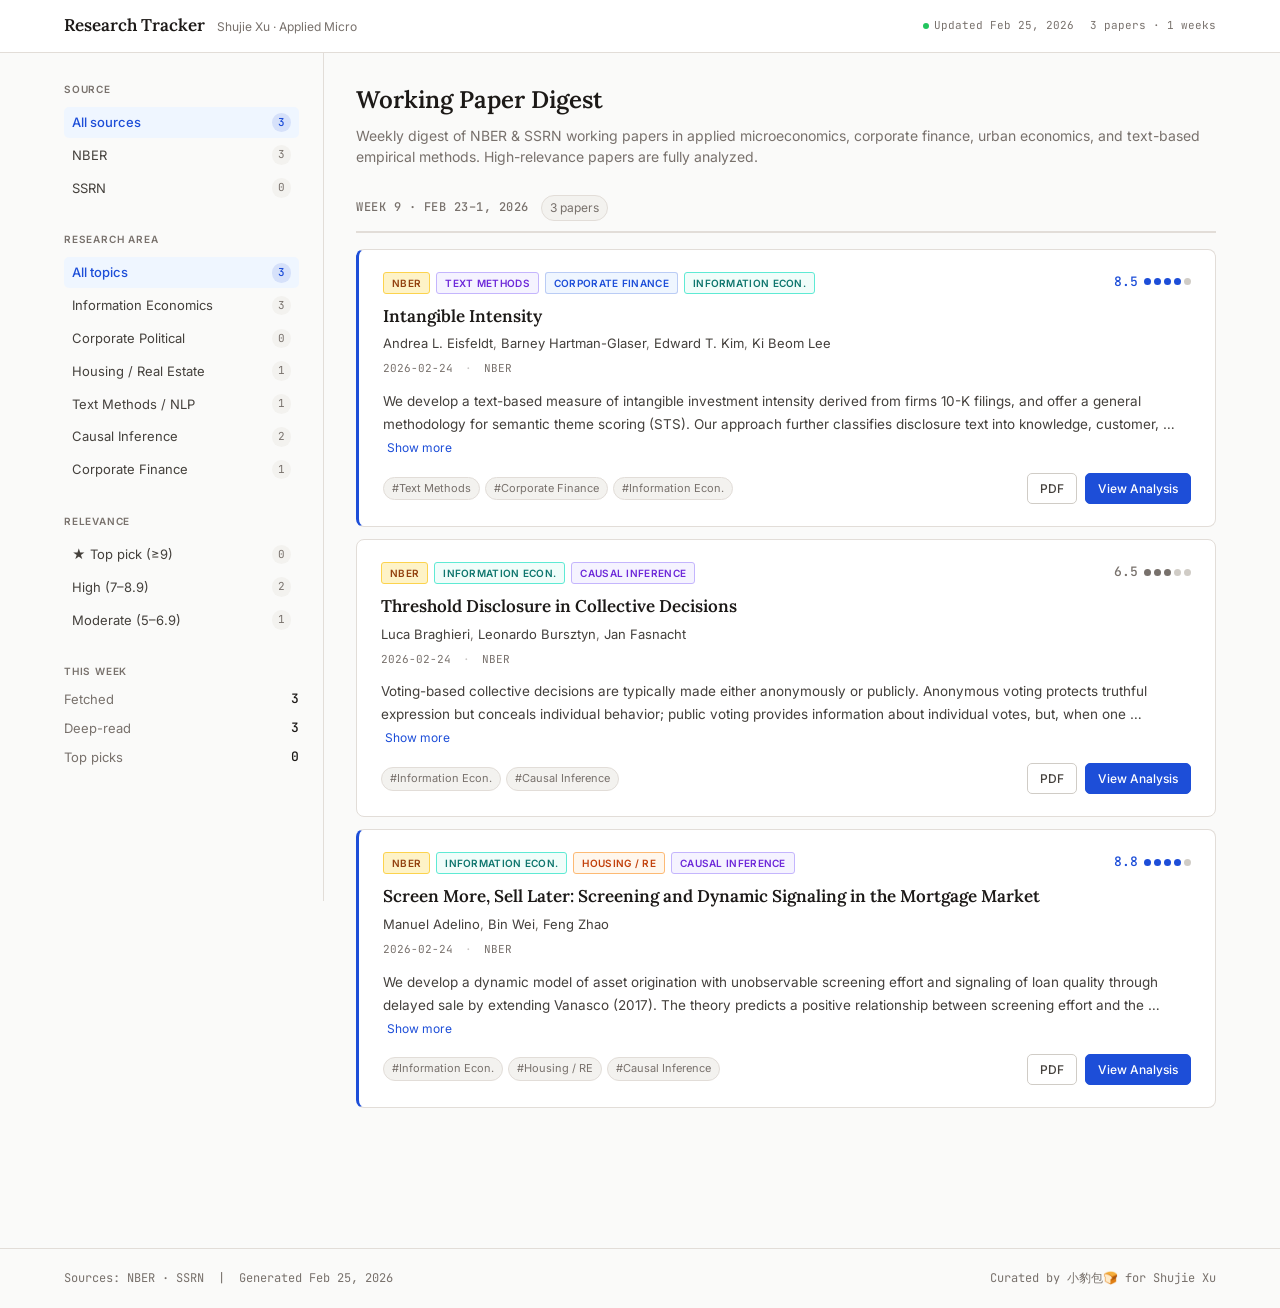
==== docs/index.html @ ad7defdd "🚀 Initial paper tracker setup: NBER API + Quarto-style site + 3 demo papers" ====
<!DOCTYPE html>
<html lang="en">
<head>
  <meta charset="UTF-8"/>
  <meta name="viewport" content="width=device-width, initial-scale=1.0"/>
  <title>Research Tracker · Shujie Xu</title>
  <meta property="og:title" content="Research Tracker · Shujie Xu"/>
  <meta property="og:description" content="Weekly NBER + SSRN working paper digest, curated by research area."/>
  <meta property="og:type" content="website"/>
  <style>
    @import url('https://fonts.googleapis.com/css2?family=Lora:ital,wght@0,400;0,600;1,400&family=Inter:wght@300;400;500;600&family=JetBrains+Mono:wght@400;500&display=swap');

    /* ── Reset ─────────────────────────────────────────────── */
    *, *::before, *::after { box-sizing: border-box; margin: 0; padding: 0; }

    /* ── Variables ──────────────────────────────────────────── */
    :root {
      --bg:        #fafaf9;
      --bg2:       #f3f2ef;
      --white:     #ffffff;
      --border:    #e2ddd8;
      --border2:   #d0ccc6;
      --text:      #1c1917;
      --text2:     #44403c;
      --muted:     #78716c;
      --accent:    #1d4ed8;
      --accent2:   #1e40af;
      --accent-bg: #eff6ff;
      --green:     #166534;
      --green-bg:  #f0fdf4;
      --amber:     #92400e;
      --amber-bg:  #fffbeb;
      --red:       #991b1b;
      --red-bg:    #fef2f2;
      --sidebar-w: 260px;
      --sans:      'Inter', -apple-system, 'Helvetica Neue', sans-serif;
      --serif:     'Lora', Georgia, 'Times New Roman', serif;
      --mono:      'JetBrains Mono', 'SF Mono', 'Menlo', 'Consolas', 'PingFang SC', 'Heiti SC', monospace;
    }

    /* ── Base ───────────────────────────────────────────────── */
    html { scroll-behavior: smooth; }
    body {
      background: var(--bg);
      color: var(--text);
      font-family: var(--sans);
      font-size: 15px;
      line-height: 1.6;
      min-height: 100vh;
    }

    a { color: var(--accent); text-decoration: none; }
    a:hover { text-decoration: underline; }

    /* ── Top nav ────────────────────────────────────────────── */
    .topnav {
      background: var(--white);
      border-bottom: 1px solid var(--border);
      position: sticky; top: 0; z-index: 100;
    }
    .topnav-inner {
      max-width: 1200px; margin: 0 auto; padding: 0 24px;
      display: flex; align-items: center; justify-content: space-between;
      height: 52px; gap: 20px;
    }
    .site-title {
      font-family: var(--serif);
      font-size: 17px; font-weight: 600;
      color: var(--text); white-space: nowrap;
    }
    .site-title small {
      font-size: 12px; font-weight: 400;
      color: var(--muted); font-family: var(--sans);
      margin-left: 8px;
    }
    .nav-meta {
      font-family: var(--mono); font-size: 11px;
      color: var(--muted); white-space: nowrap;
      display: flex; align-items: center; gap: 16px;
    }
    .nav-updated { display: flex; align-items: center; gap: 5px; }
    .nav-dot {
      width: 6px; height: 6px; border-radius: 50%;
      background: #22c55e; flex-shrink: 0;
    }

    /* ── Layout ─────────────────────────────────────────────── */
    .layout {
      max-width: 1200px; margin: 0 auto; padding: 0 24px;
      display: grid;
      grid-template-columns: var(--sidebar-w) 1fr;
      gap: 0;
      min-height: calc(100vh - 52px);
    }

    /* ── Sidebar ────────────────────────────────────────────── */
    .sidebar {
      border-right: 1px solid var(--border);
      padding: 28px 24px 40px 0;
      position: sticky;
      top: 52px;
      height: calc(100vh - 52px);
      overflow-y: auto;
      scrollbar-width: thin;
    }

    .sidebar-section { margin-bottom: 28px; }
    .sidebar-heading {
      font-size: 10px; font-weight: 600; letter-spacing: 0.8px;
      text-transform: uppercase; color: var(--muted);
      margin-bottom: 10px; font-family: var(--sans);
    }

    .filter-group { display: flex; flex-direction: column; gap: 2px; }
    .filter-item {
      display: flex; align-items: center; justify-content: space-between;
      padding: 5px 8px; border-radius: 5px;
      cursor: pointer; transition: background 0.15s;
      font-size: 13px; color: var(--text2);
      user-select: none;
    }
    .filter-item:hover  { background: var(--bg2); }
    .filter-item.active { background: var(--accent-bg); color: var(--accent); font-weight: 500; }
    .filter-count {
      font-family: var(--mono); font-size: 11px;
      color: var(--muted); background: var(--bg2);
      padding: 1px 6px; border-radius: 999px;
    }
    .filter-item.active .filter-count { background: rgba(29,78,216,0.12); color: var(--accent); }

    .sidebar-stats { display: flex; flex-direction: column; gap: 8px; }
    .sidebar-stat {
      display: flex; align-items: center; justify-content: space-between;
      font-size: 13px;
    }
    .sidebar-stat-label { color: var(--muted); }
    .sidebar-stat-value {
      font-family: var(--mono); font-size: 13px;
      font-weight: 500; color: var(--text);
    }

    /* ── Main content ───────────────────────────────────────── */
    .main { padding: 28px 0 60px 32px; }

    /* ── Page header ────────────────────────────────────────── */
    .page-header { margin-bottom: 28px; }
    .page-header h1 {
      font-family: var(--serif);
      font-size: 24px; font-weight: 600;
      color: var(--text); margin-bottom: 6px;
    }
    .page-header p { font-size: 14px; color: var(--muted); line-height: 1.5; }

    /* ── Week section ───────────────────────────────────────── */
    .week-section { margin-bottom: 40px; }
    .week-header {
      display: flex; align-items: center; gap: 12px;
      margin-bottom: 16px; padding-bottom: 10px;
      border-bottom: 2px solid var(--border);
    }
    .week-label {
      font-family: var(--mono); font-size: 12px; font-weight: 500;
      color: var(--muted); text-transform: uppercase; letter-spacing: 0.5px;
    }
    .week-count {
      font-size: 12px; color: var(--muted);
      background: var(--bg2); border: 1px solid var(--border);
      padding: 2px 8px; border-radius: 999px;
    }
    .week-highlight {
      font-size: 12px; color: var(--accent);
      background: var(--accent-bg); border: 1px solid rgba(29,78,216,0.2);
      padding: 2px 8px; border-radius: 999px;
    }

    /* ── Paper card ─────────────────────────────────────────── */
    .paper-card {
      background: var(--white);
      border: 1px solid var(--border);
      border-radius: 8px;
      padding: 22px 24px;
      margin-bottom: 12px;
      transition: border-color 0.2s, box-shadow 0.2s;
    }
    .paper-card:hover {
      border-color: var(--border2);
      box-shadow: 0 2px 12px rgba(0,0,0,0.06);
    }
    .paper-card.high-relevance {
      border-left: 3px solid var(--accent);
    }
    .paper-card.top-pick {
      border-left: 3px solid #7c3aed;
    }

    .card-header { display: flex; align-items: flex-start; gap: 14px; margin-bottom: 10px; }
    .card-badges { display: flex; gap: 6px; flex-wrap: wrap; flex-shrink: 0; }

    .badge {
      font-size: 10px; font-weight: 600; padding: 2px 8px;
      border-radius: 3px; letter-spacing: 0.3px; text-transform: uppercase;
      white-space: nowrap; font-family: var(--sans);
    }
    .badge-nber   { background: #fef3c7; color: #92400e; border: 1px solid #fcd34d; }
    .badge-ssrn   { background: #f0fdf4; color: #166534; border: 1px solid #86efac; }
    .badge-cf     { background: var(--accent-bg); color: var(--accent); border: 1px solid rgba(29,78,216,0.25); }
    .badge-pol    { background: #fdf4ff; color: #7c3aed; border: 1px solid #d8b4fe; }
    .badge-urban  { background: #fff7ed; color: #c2410c; border: 1px solid #fdba74; }
    .badge-info   { background: #f0fdfa; color: #0f766e; border: 1px solid #5eead4; }
    .badge-method { background: #f5f3ff; color: #6d28d9; border: 1px solid #c4b5fd; }
    .badge-other  { background: var(--bg2); color: var(--muted); border: 1px solid var(--border); }

    .relevance-indicator {
      display: flex; align-items: center; gap: 6px;
      margin-left: auto; flex-shrink: 0;
    }
    .relevance-score {
      font-family: var(--mono); font-size: 13px; font-weight: 500;
    }
    .relevance-score.high  { color: var(--accent); }
    .relevance-score.top   { color: #7c3aed; }
    .relevance-score.mid   { color: var(--muted); }
    .relevance-dots { display: flex; gap: 3px; }
    .relevance-dot {
      width: 7px; height: 7px; border-radius: 50%;
      background: var(--border2);
    }
    .relevance-dot.filled-top  { background: #7c3aed; }
    .relevance-dot.filled-high { background: var(--accent); }
    .relevance-dot.filled-mid  { background: var(--muted); }

    .paper-title {
      font-family: var(--serif);
      font-size: 17px; font-weight: 600; line-height: 1.45;
      color: var(--text); margin-bottom: 6px;
    }
    .paper-title a { color: inherit; }
    .paper-title a:hover { color: var(--accent); text-decoration: none; }

    .paper-authors {
      font-size: 13px; color: var(--muted);
      margin-bottom: 8px; line-height: 1.4;
    }
    .paper-authors .author { color: var(--text2); }

    .paper-meta {
      display: flex; align-items: center; gap: 12px;
      font-family: var(--mono); font-size: 11px; color: var(--muted);
      margin-bottom: 12px; flex-wrap: wrap;
    }
    .paper-meta-sep { opacity: 0.4; }

    .jel-tags { display: flex; gap: 5px; flex-wrap: wrap; margin-bottom: 12px; }
    .jel-tag {
      font-family: var(--mono); font-size: 10px;
      padding: 2px 7px; border-radius: 3px;
      background: var(--bg2); color: var(--muted);
      border: 1px solid var(--border);
    }

    .paper-abstract {
      font-size: 13.5px; color: var(--text2); line-height: 1.7;
      margin-bottom: 14px;
    }
    .abstract-toggle {
      background: none; border: none; cursor: pointer;
      font-size: 12px; color: var(--accent); font-family: var(--sans);
      padding: 0; margin-left: 4px;
    }
    .abstract-toggle:hover { text-decoration: underline; }

    .card-footer {
      display: flex; align-items: center; justify-content: space-between;
      gap: 12px; flex-wrap: wrap;
    }
    .topic-tags { display: flex; gap: 5px; flex-wrap: wrap; }
    .topic-tag {
      font-size: 11px; padding: 2px 8px; border-radius: 999px;
      background: var(--bg2); color: var(--muted);
      border: 1px solid var(--border); white-space: nowrap;
    }

    .card-actions { display: flex; gap: 8px; flex-shrink: 0; }
    .btn {
      font-size: 12px; font-weight: 500; padding: 5px 12px;
      border-radius: 5px; cursor: pointer; transition: all 0.15s;
      border: 1px solid transparent; font-family: var(--sans);
    }
    .btn-primary {
      background: var(--accent); color: #fff; border-color: var(--accent);
    }
    .btn-primary:hover { background: var(--accent2); text-decoration: none; }
    .btn-outline {
      background: transparent; color: var(--text2); border-color: var(--border2);
    }
    .btn-outline:hover { background: var(--bg2); text-decoration: none; }

    /* ── Analysis panel ─────────────────────────────────────── */
    .analysis-panel {
      display: none;
      margin-top: 18px;
      padding-top: 18px;
      border-top: 1px dashed var(--border2);
    }
    .analysis-panel.open { display: block; }

    .analysis-grid {
      display: grid;
      grid-template-columns: 1fr 1fr;
      gap: 14px;
      margin-bottom: 16px;
    }
    @media (max-width: 700px) { .analysis-grid { grid-template-columns: 1fr; } }

    .analysis-block {
      background: var(--bg);
      border: 1px solid var(--border);
      border-radius: 6px;
      padding: 14px 16px;
    }
    .analysis-block.full-width { grid-column: 1 / -1; }
    .analysis-block.highlight {
      background: var(--accent-bg);
      border-color: rgba(29,78,216,0.2);
    }

    .analysis-label {
      font-size: 10px; font-weight: 600; letter-spacing: 0.7px;
      text-transform: uppercase; color: var(--muted);
      margin-bottom: 7px; display: flex; align-items: center; gap: 5px;
    }
    .analysis-label .icon { font-size: 12px; }
    .analysis-text {
      font-size: 13.5px; color: var(--text2); line-height: 1.65;
    }
    .analysis-text p { margin-bottom: 7px; }
    .analysis-text p:last-child { margin-bottom: 0; }
    .analysis-text strong { color: var(--text); font-weight: 500; }

    /* Relevance breakdown bars */
    .rel-breakdown { margin-bottom: 16px; }
    .rel-row {
      display: flex; align-items: center; gap: 10px;
      margin-bottom: 7px;
    }
    .rel-label { font-size: 12px; color: var(--text2); width: 160px; flex-shrink: 0; }
    .rel-bar-bg {
      flex: 1; height: 5px; background: var(--bg2);
      border-radius: 999px; overflow: hidden;
    }
    .rel-bar-fill {
      height: 100%; border-radius: 999px;
      background: var(--accent);
    }
    .rel-score {
      font-family: var(--mono); font-size: 11px;
      color: var(--muted); width: 20px; text-align: right; flex-shrink: 0;
    }

    /* ── Empty state ────────────────────────────────────────── */
    .empty-state {
      padding: 60px 20px; text-align: center; color: var(--muted);
    }
    .empty-state h3 { font-family: var(--serif); font-size: 20px; margin-bottom: 8px; color: var(--text2); }
    .empty-state p  { font-size: 14px; }

    /* ── Footer ─────────────────────────────────────────────── */
    footer {
      border-top: 1px solid var(--border);
      padding: 20px 0; margin-top: 40px;
    }
    .footer-inner {
      max-width: 1200px; margin: 0 auto; padding: 0 24px;
      display: flex; align-items: center; justify-content: space-between; flex-wrap: wrap; gap: 10px;
    }
    .footer-text { font-size: 12px; color: var(--muted); font-family: var(--mono); }

    /* ── Responsive ─────────────────────────────────────────── */
    @media (max-width: 768px) {
      .layout { grid-template-columns: 1fr; }
      .sidebar {
        position: static; height: auto; border-right: none;
        border-bottom: 1px solid var(--border);
        padding: 16px 0 16px; display: flex; gap: 20px; overflow-x: auto;
      }
      .sidebar-section { margin-bottom: 0; min-width: 140px; }
      .main { padding: 20px 0 40px; }
      .topnav-inner { gap: 10px; }
    }
  </style>
</head>
<body>

<!-- Top Nav -->
<nav class="topnav">
  <div class="topnav-inner">
    <div class="site-title">
      Research Tracker
      <small>Shujie Xu · Applied Micro</small>
    </div>
    <div class="nav-meta">
      <div class="nav-updated">
        <div class="nav-dot"></div>
        Updated Feb 25, 2026
      </div>
      <span>3 papers · 1 weeks</span>
    </div>
  </div>
</nav>

<div class="layout">

  <!-- Sidebar -->
  <aside class="sidebar">

    <div class="sidebar-section">
      <div class="sidebar-heading">Source</div>
      <div class="filter-group">
        <div class="filter-item active" data-filter="source" data-val="all" onclick="setFilter('source','all')">
          All sources <span class="filter-count" id="fc-source-all">3</span>
        </div>
        <div class="filter-item" data-filter="source" data-val="NBER" onclick="setFilter('source','NBER')">
          NBER <span class="filter-count" id="fc-source-nber">3</span>
        </div>
        <div class="filter-item" data-filter="source" data-val="SSRN" onclick="setFilter('source','SSRN')">
          SSRN <span class="filter-count" id="fc-source-ssrn">0</span>
        </div>
      </div>
    </div>

    <div class="sidebar-section">
      <div class="sidebar-heading">Research Area</div>
      <div class="filter-group">
        <div class="filter-item active" data-filter="topic" data-val="all" onclick="setFilter('topic','all')">
          All topics <span class="filter-count">3</span>
        </div>
        <div class="filter-item" data-filter="topic" data-val="information" onclick="setFilter('topic','information')">
          Information Economics <span class="filter-count" id="fc-t-info"></span>
        </div>
        <div class="filter-item" data-filter="topic" data-val="corporate-political" onclick="setFilter('topic','corporate-political')">
          Corporate Political <span class="filter-count" id="fc-t-pol"></span>
        </div>
        <div class="filter-item" data-filter="topic" data-val="housing" onclick="setFilter('topic','housing')">
          Housing / Real Estate <span class="filter-count" id="fc-t-housing"></span>
        </div>
        <div class="filter-item" data-filter="topic" data-val="text-methods" onclick="setFilter('topic','text-methods')">
          Text Methods / NLP <span class="filter-count" id="fc-t-text"></span>
        </div>
        <div class="filter-item" data-filter="topic" data-val="causal-inference" onclick="setFilter('topic','causal-inference')">
          Causal Inference <span class="filter-count" id="fc-t-ci"></span>
        </div>
        <div class="filter-item" data-filter="topic" data-val="corporate-finance" onclick="setFilter('topic','corporate-finance')">
          Corporate Finance <span class="filter-count" id="fc-t-cf"></span>
        </div>
      </div>
    </div>

    <div class="sidebar-section">
      <div class="sidebar-heading">Relevance</div>
      <div class="filter-group">
        <div class="filter-item" data-filter="rel" data-val="top" onclick="setFilter('rel','top')">
          ★ Top pick (≥9) <span class="filter-count" id="fc-r-top"></span>
        </div>
        <div class="filter-item" data-filter="rel" data-val="high" onclick="setFilter('rel','high')">
          High (7–8.9) <span class="filter-count" id="fc-r-high"></span>
        </div>
        <div class="filter-item" data-filter="rel" data-val="mid" onclick="setFilter('rel','mid')">
          Moderate (5–6.9) <span class="filter-count" id="fc-r-mid"></span>
        </div>
      </div>
    </div>

    <div class="sidebar-section">
      <div class="sidebar-heading">This week</div>
      <div class="sidebar-stats">
        <div class="sidebar-stat">
          <span class="sidebar-stat-label">Fetched</span>
          <span class="sidebar-stat-value">3</span>
        </div>
        <div class="sidebar-stat">
          <span class="sidebar-stat-label">Deep-read</span>
          <span class="sidebar-stat-value">3</span>
        </div>
        <div class="sidebar-stat">
          <span class="sidebar-stat-label">Top picks</span>
          <span class="sidebar-stat-value">0</span>
        </div>
      </div>
    </div>

  </aside>

  <!-- Main -->
  <main class="main">

    <div class="page-header">
      <h1>Working Paper Digest</h1>
      <p>Weekly digest of NBER &amp; SSRN working papers in applied microeconomics, corporate finance, urban economics, and text-based empirical methods. High-relevance papers are fully analyzed.</p>
    </div>

    <div class="week-section" data-week="2026-W09">
      <div class="week-header">
        <span class="week-label">Week 9 · Feb 23–1, 2026</span>
        <span class="week-count">3 papers</span>
        
      </div>
      <div class="paper-card high-relevance"
      data-source="NBER"
      data-topics="text-methods corporate-finance information"
      data-score="8.5">

    <div class="card-header">
      <div class="card-badges">
        <span class="badge badge-nber">NBER</span>
        <span class="badge badge-method">Text Methods</span><span class="badge badge-cf">Corporate Finance</span><span class="badge badge-info">Information Econ.</span>
      </div>
      <div class="relevance-indicator">
        <span class="relevance-score high">8.5</span>
        <div class="relevance-dots"><div class="relevance-dot filled-high"></div><div class="relevance-dot filled-high"></div><div class="relevance-dot filled-high"></div><div class="relevance-dot filled-high"></div><div class="relevance-dot"></div></div>
      </div>
    </div>

    <div class="paper-title">
      <a href="https://www.nber.org/papers/w34882" target="_blank" rel="noopener">Intangible Intensity</a>
    </div>

    <div class="paper-authors">
      <span class="author">Andrea L. Eisfeldt</span>, <span class="author">Barney Hartman-Glaser</span>, <span class="author">Edward T. Kim</span>, <span class="author">Ki Beom Lee</span>
    </div>

    <div class="paper-meta">
      <span>2026-02-24</span>
      <span class="paper-meta-sep">·</span><span>NBER </span>
      
      <div class="jel-tags"></div>
    </div>

    <div class="paper-abstract">
    <span class="abstract-short">We develop a text-based measure of intangible investment intensity derived from firms 10-K filings, and offer a general methodology for semantic theme scoring (STS). Our approach further classifies disclosure text into knowledge, customer, …</span><span class="abstract-full" style="display:none"> and organization capital. Firms with high intangible</span>
         <button class="abstract-toggle" onclick="toggleAbstract(this)">Show more</button>
  </div>

    <div class="card-footer">
      <div class="topic-tags">
        <span class="topic-tag">#Text Methods</span><span class="topic-tag">#Corporate Finance</span><span class="topic-tag">#Information Econ.</span>
      </div>
      <div class="card-actions">
        <a class="btn btn-outline" href="https://www.nber.org/system/files/working_papers/w34882/w34882.pdf" target="_blank" rel="noopener">PDF</a>
        <button class="btn btn-primary" onclick="toggleAnalysis(this)">View Analysis</button>
      </div>
    </div>

    <div class="analysis-panel" id="">
    
    
    <div class="analysis-grid">
      <div class="analysis-block">
      <div class="analysis-label">📌 Research Question</div>
      <div class="analysis-text"><p>Can text from corporate 10-K filings provide a systematic, continuous measure of intangible investment intensity? What economic information is lost when using balance-sheet proxies?</p></div>
    </div><div class="analysis-block">
      <div class="analysis-label">📦 Data</div>
      <div class="analysis-text"><p>Full universe of 10-K annual report filings from SEC EDGAR (2000–2022). ~150,000 firm-year observations. Custom NLP pipeline for semantic theme scoring.</p></div>
    </div><div class="analysis-block">
      <div class="analysis-label">🔬 Identification Strategy</div>
      <div class="analysis-text"><p>Text-based identification: constructs seed-word dictionaries for knowledge, customer, and organizational capital; uses cosine similarity and Word2Vec expansion to classify sentences. Validates against external benchmarks (R&amp;D expenditure, brand value estimates). Cross-sectional and panel regressions with industry-year FE.</p></div>
    </div><div class="analysis-block">
      <div class="analysis-label">📊 Main Findings</div>
      <div class="analysis-text"><p>STS-based intangible intensity predicts firm value, investment, and productivity above and beyond balance-sheet proxies. Three subcategories (knowledge, customer, org capital) load on distinct economic outcomes. Text measure captures intangibles that are systematically omitted from financial statements. Predictive power is strongest for young, R&amp;D-intensive firms.</p></div>
    </div><div class="analysis-block">
      <div class="analysis-label">⚠️ Limitations</div>
      <div class="analysis-text"><p>Relies on 10-K text which may reflect strategic disclosure rather than true investment levels. Seed words constructed by researchers may embed subjective judgment. Model is static — does not track how firms learn to disclose differently over time.</p></div>
    </div>
      <div class="analysis-block full-width highlight">
      <div class="analysis-label">🔗 Connection to My Work</div>
      <div class="analysis-text"><p>DIRECT METHODOLOGICAL OVERLAP with Shujie's work. (1) The STS methodology (seed words + Word2Vec expansion + cosine similarity scoring) is essentially identical to the approach in Shujie's Political Attention paper — this paper provides academic validation of the technique in a top publication context. (2) The validation strategy (96% precision benchmark) mirrors Shujie's own human-coded benchmark. (3) The 10-K text mining pipeline is a methodological companion to Shujie's supply chain risk project. Cite this in the methodology section of both projects.</p></div>
    </div><div class="analysis-block full-width">
      <div class="analysis-label">💡 My Takeaway</div>
      <div class="analysis-text"><p>This paper is a must-read and must-cite for Shujie's methodology section. The STS framework could be adopted directly in future work. Pay attention to their robustness checks (alternative seed words, alternative embedding models) — Shujie should run similar checks in her own work. The authors' code may be on GitHub — check.</p></div>
    </div>
    </div>
  </div>
  </div>
<div class="paper-card"
      data-source="NBER"
      data-topics="information causal-inference"
      data-score="6.5">

    <div class="card-header">
      <div class="card-badges">
        <span class="badge badge-nber">NBER</span>
        <span class="badge badge-info">Information Econ.</span><span class="badge badge-method">Causal Inference</span>
      </div>
      <div class="relevance-indicator">
        <span class="relevance-score mid">6.5</span>
        <div class="relevance-dots"><div class="relevance-dot filled-mid"></div><div class="relevance-dot filled-mid"></div><div class="relevance-dot filled-mid"></div><div class="relevance-dot"></div><div class="relevance-dot"></div></div>
      </div>
    </div>

    <div class="paper-title">
      <a href="https://www.nber.org/papers/w34827" target="_blank" rel="noopener">Threshold Disclosure in Collective Decisions</a>
    </div>

    <div class="paper-authors">
      <span class="author">Luca Braghieri</span>, <span class="author">Leonardo Bursztyn</span>, <span class="author">Jan Fasnacht</span>
    </div>

    <div class="paper-meta">
      <span>2026-02-24</span>
      <span class="paper-meta-sep">·</span><span>NBER </span>
      
      <div class="jel-tags"></div>
    </div>

    <div class="paper-abstract">
    <span class="abstract-short">Voting-based collective decisions are typically made either anonymously or publicly. Anonymous voting protects truthful expression but conceals individual behavior; public voting provides information about individual votes, but, when one …</span><span class="abstract-full" style="display:none"> option is socially stigmatized, it can distort participation</span>
         <button class="abstract-toggle" onclick="toggleAbstract(this)">Show more</button>
  </div>

    <div class="card-footer">
      <div class="topic-tags">
        <span class="topic-tag">#Information Econ.</span><span class="topic-tag">#Causal Inference</span>
      </div>
      <div class="card-actions">
        <a class="btn btn-outline" href="https://www.nber.org/system/files/working_papers/w34827/w34827.pdf" target="_blank" rel="noopener">PDF</a>
        <button class="btn btn-primary" onclick="toggleAnalysis(this)">View Analysis</button>
      </div>
    </div>

    <div class="analysis-panel" id="">
    
    
    <div class="analysis-grid">
      <div class="analysis-block">
      <div class="analysis-label">📌 Research Question</div>
      <div class="analysis-text"><p>How do disclosure thresholds in voting affect participation, truthful expression, and collective outcomes? Can threshold majority voting improve on anonymous vs. fully public regimes?</p></div>
    </div><div class="analysis-block">
      <div class="analysis-label">📦 Data</div>
      <div class="analysis-text"><p>Lab experiment at UC Berkeley (N~500 participants) on a polarized topic (participation of transgender women in women's sports). Randomized into anonymous, public, and threshold majority voting conditions.</p></div>
    </div><div class="analysis-block">
      <div class="analysis-label">🔬 Identification Strategy</div>
      <div class="analysis-text"><p>Randomized controlled experiment. Between-subject design comparing voting regimes. Outcome: abstention rate, vote distribution, perceived legitimacy of outcome.</p></div>
    </div><div class="analysis-block">
      <div class="analysis-label">📊 Main Findings</div>
      <div class="analysis-text"><p>Public voting nearly doubles abstention and reduces support for the minority-favored option vs. anonymous voting. Threshold majority voting partially restores truthful expression while maintaining some accountability. Optimal threshold depends on the degree of social stigma attached to one option.</p></div>
    </div><div class="analysis-block">
      <div class="analysis-label">⚠️ Limitations</div>
      <div class="analysis-text"><p>Lab experiment — external validity to real political or corporate settings uncertain. Single polarized topic may not generalize. Threshold mechanism is complex and may face implementation challenges.</p></div>
    </div>
      <div class="analysis-block full-width highlight">
      <div class="analysis-label">🔗 Connection to My Work</div>
      <div class="analysis-text"><p>Moderately relevant. The disclosure threshold framework relates to Shujie's information economics interests (when do agents choose to reveal vs. conceal?). The social stigma mechanism parallels political alignment costs in Shujie's partisan alignment work — firms may similarly suppress politically incongruent disclosures in hostile policy environments.</p></div>
    </div><div class="analysis-block full-width">
      <div class="analysis-label">💡 My Takeaway</div>
      <div class="analysis-text"><p>Useful as theoretical background on strategic disclosure and social pressure effects on communication. Not a direct citation, but the stigma-→-silence mechanism could motivate a hypothesis in Shujie's political attention work: do firms in hostile political environments suppress certain earnings call disclosures?</p></div>
    </div>
    </div>
  </div>
  </div>
<div class="paper-card high-relevance"
      data-source="NBER"
      data-topics="information housing causal-inference"
      data-score="8.8">

    <div class="card-header">
      <div class="card-badges">
        <span class="badge badge-nber">NBER</span>
        <span class="badge badge-info">Information Econ.</span><span class="badge badge-urban">Housing / RE</span><span class="badge badge-method">Causal Inference</span>
      </div>
      <div class="relevance-indicator">
        <span class="relevance-score high">8.8</span>
        <div class="relevance-dots"><div class="relevance-dot filled-high"></div><div class="relevance-dot filled-high"></div><div class="relevance-dot filled-high"></div><div class="relevance-dot filled-high"></div><div class="relevance-dot"></div></div>
      </div>
    </div>

    <div class="paper-title">
      <a href="https://www.nber.org/papers/w34815" target="_blank" rel="noopener">Screen More, Sell Later: Screening and Dynamic Signaling in the Mortgage Market</a>
    </div>

    <div class="paper-authors">
      <span class="author">Manuel Adelino</span>, <span class="author">Bin Wei</span>, <span class="author">Feng Zhao</span>
    </div>

    <div class="paper-meta">
      <span>2026-02-24</span>
      <span class="paper-meta-sep">·</span><span>NBER </span>
      
      <div class="jel-tags"></div>
    </div>

    <div class="paper-abstract">
    <span class="abstract-short">We develop a dynamic model of asset origination with unobservable screening effort and signaling of loan quality through delayed sale by extending Vanasco (2017). The theory predicts a positive relationship between screening effort and the …</span><span class="abstract-full" style="display:none"> strength of the signal. We test this central prediction</span>
         <button class="abstract-toggle" onclick="toggleAbstract(this)">Show more</button>
  </div>

    <div class="card-footer">
      <div class="topic-tags">
        <span class="topic-tag">#Information Econ.</span><span class="topic-tag">#Housing / RE</span><span class="topic-tag">#Causal Inference</span>
      </div>
      <div class="card-actions">
        <a class="btn btn-outline" href="https://www.nber.org/system/files/working_papers/w34815/w34815.pdf" target="_blank" rel="noopener">PDF</a>
        <button class="btn btn-primary" onclick="toggleAnalysis(this)">View Analysis</button>
      </div>
    </div>

    <div class="analysis-panel" id="">
    
    
    <div class="analysis-grid">
      <div class="analysis-block">
      <div class="analysis-label">📌 Research Question</div>
      <div class="analysis-text"><p>Does screening effort in mortgage origination affect loan quality and sale timing? Can delayed asset sale credibly signal quality when screening is unobservable?</p></div>
    </div><div class="analysis-block">
      <div class="analysis-label">📦 Data</div>
      <div class="analysis-text"><p>U.S. mortgage origination data (HMDA and proprietary loan-level data); measures mortgage processing time as proxy for screening effort; tracks subsequent default rates and time-to-sale in secondary market.</p></div>
    </div><div class="analysis-block">
      <div class="analysis-label">🔬 Identification Strategy</div>
      <div class="analysis-text"><p>Structural calibration of a dynamic signaling model (extension of Vanasco 2017). Empirical tests use variation in processing time across observably similar loans. Key assumption: conditional on observables, processing time captures unobservable screening intensity.</p></div>
    </div><div class="analysis-block">
      <div class="analysis-label">📊 Main Findings</div>
      <div class="analysis-text"><p>Loans processed longer are sold with longer delay (-) and default less (-), consistent with screening-signaling complementarity. Subprime market operated in a fragile parameter region where equilibrium could collapse — explains pre-2008 fragility. Calibration implies screening effort was systematically under-provided in the subprime segment.</p></div>
    </div><div class="analysis-block">
      <div class="analysis-label">⚠️ Limitations</div>
      <div class="analysis-text"><p>Processing time is an imperfect proxy for screening (could reflect capacity constraints, not effort). Structural model requires parametric assumptions. Cannot separately identify screening effort from lender heterogeneity.</p></div>
    </div>
      <div class="analysis-block full-width highlight">
      <div class="analysis-label">🔗 Connection to My Work</div>
      <div class="analysis-text"><p>HIGHLY RELEVANT to Shujie's UNC project. (1) Both use HMDA-linked mortgage data — this paper's data construction and Census tract methodology is a direct methodological precedent. (2) The paper's &quot;screening effort → loan quality&quot; mechanism is the supply-side complement to Shujie's listing-price format project (which studies buyer/seller behavior on the demand side). (3) The fragility result about subprime market parameter regions may motivate heterogeneity tests by loan type in Shujie's project. Cite this as related literature on information asymmetry in mortgage markets.</p></div>
    </div><div class="analysis-block full-width">
      <div class="analysis-label">💡 My Takeaway</div>
      <div class="analysis-text"><p>Read the data section carefully — their HMDA matching and processing-time construction can inform Shujie's own HMDA pipeline. The Vanasco (2017) reference is also worth following up as foundational signaling theory for mortgage markets. Consider adding a mechanism discussion around information asymmetry that cites this paper.</p></div>
    </div>
    </div>
  </div>
  </div>
    </div>

  </main>
</div>

<footer>
  <div class="footer-inner">
    <div class="footer-text">Sources: NBER · SSRN &nbsp;|&nbsp; Generated Feb 25, 2026</div>
    <div class="footer-text">Curated by 小豹包🍞 for Shujie Xu</div>
  </div>
</footer>

<script>
window.PAPERS_DATA = [{"id":"nber-w34882","title":"Intangible Intensity","authors":["Andrea L. Eisfeldt","Barney Hartman-Glaser","Edward T. Kim","Ki Beom Lee"],"date":"2026-02-24","week":"2026-W09","source":"NBER","url":"https://www.nber.org/papers/w34882","pdf_url":"https://www.nber.org/system/files/working_papers/w34882/w34882.pdf","abstract":"We develop a text-based measure of intangible investment intensity derived from firms 10-K filings, and offer a general methodology for semantic theme scoring (STS). Our approach further classifies disclosure text into knowledge, customer, and organization capital. Firms with high intangible","jel_codes":[],"nber_program":[],"topics":["text-methods","corporate-finance","information"],"relevance_score":8.5,"relevance_breakdown_raw":{"information":1,"corporate-finance":1},"status":"full_read","added_date":"2026-02-24","_needs_scoring":true,"_needs_analysis":false,"_scoring_prompt":"You are scoring a working paper for relevance to a researcher's interests.\n\nRESEARCHER PROFILE:\n\nShujie Xu is a researcher in Applied Microeconomics, Corporate Finance, and Urban Economics.\nResearch interests:\n1. Information economics — information frictions, disclosure, asymmetric information, strategic communication\n2. Corporate political engagement — political connections, lobbying, policy attention, partisan alignment, government-firm relations\n3. Housing and real estate markets — listing prices, bargaining, seller behavior, housing market frictions\n4. Text-based empirical methods — NLP/ML applied to economics, Word2Vec, text mining, earnings calls, political speech analysis\n5. Causal inference — DiD, IV, RD, natural experiments, panel data methods\n\nCurrent projects:\n- Housing market: effects of listing price format on bargaining outcomes (NLP measure of seller impatience, HMDA matching)\n- Corporate political: how political attention and partisan alignment affect corporate performance (text-based measures from earnings calls)\n- Supply chain networks: firm centrality and risk exposure from annual report text mining\n\nStrong interest in: computational economics, large datasets (80M+ observations), working paper methodology, replication materials.\n\n\nPAPER:\nTitle: Intangible Intensity\nAuthors: Andrea L. Eisfeldt, Barney Hartman-Glaser, Edward T. Kim, Ki Beom Lee\nAbstract: We develop a text-based measure of intangible investment intensity derived from firms 10-K filings, and offer a general methodology for semantic theme scoring (STS). Our approach further classifies disclosure text into knowledge, customer, and organization capital. Firms with high intangible\nJEL Codes: \n\nTASK: Score relevance (0–10) and identify matching topics. Output JSON only:\n{\n  \"relevance_score\": <0-10 float>,\n  \"relevance_reason\": \"<2 sentences why>\",\n  \"topics\": [\"information\",\"corporate-political\",\"housing\",\"text-methods\",\"causal-inference\",\"corporate-finance\"],\n  \"relevance_breakdown\": {\n    \"information_economics\": <0-5>,\n    \"corporate_political\": <0-5>,\n    \"housing_markets\": <0-5>,\n    \"text_methods\": <0-5>,\n    \"causal_inference\": <0-5>\n  }\n}","relevance_reason":"Develops a text-based measure from 10-K filings using semantic theme scoring (STS) — methodologically very close to Shujie's Word2Vec and TF-IDF approaches applied to earnings calls and annual reports. Provides a general framework for domain-specific text measure construction.","relevance_breakdown":{"information_economics":3,"corporate_political":0,"housing_markets":0,"text_methods":5,"causal_inference":2},"analysis":{"research_question":"Can text from corporate 10-K filings provide a systematic, continuous measure of intangible investment intensity? What economic information is lost when using balance-sheet proxies?","data":"Full universe of 10-K annual report filings from SEC EDGAR (2000–2022). ~150,000 firm-year observations. Custom NLP pipeline for semantic theme scoring.","identification":"Text-based identification: constructs seed-word dictionaries for knowledge, customer, and organizational capital; uses cosine similarity and Word2Vec expansion to classify sentences. Validates against external benchmarks (R&D expenditure, brand value estimates). Cross-sectional and panel regressions with industry-year FE.","main_findings":"STS-based intangible intensity predicts firm value, investment, and productivity above and beyond balance-sheet proxies. Three subcategories (knowledge, customer, org capital) load on distinct economic outcomes. Text measure captures intangibles that are systematically omitted from financial statements. Predictive power is strongest for young, R&D-intensive firms.","limitations":"Relies on 10-K text which may reflect strategic disclosure rather than true investment levels. Seed words constructed by researchers may embed subjective judgment. Model is static — does not track how firms learn to disclose differently over time.","connection_to_my_work":"DIRECT METHODOLOGICAL OVERLAP with Shujie's work. (1) The STS methodology (seed words + Word2Vec expansion + cosine similarity scoring) is essentially identical to the approach in Shujie's Political Attention paper — this paper provides academic validation of the technique in a top publication context. (2) The validation strategy (96% precision benchmark) mirrors Shujie's own human-coded benchmark. (3) The 10-K text mining pipeline is a methodological companion to Shujie's supply chain risk project. Cite this in the methodology section of both projects.","my_takeaway":"This paper is a must-read and must-cite for Shujie's methodology section. The STS framework could be adopted directly in future work. Pay attention to their robustness checks (alternative seed words, alternative embedding models) — Shujie should run similar checks in her own work. The authors' code may be on GitHub — check."}},{"id":"nber-w34827","title":"Threshold Disclosure in Collective Decisions","authors":["Luca Braghieri","Leonardo Bursztyn","Jan Fasnacht"],"date":"2026-02-24","week":"2026-W09","source":"NBER","url":"https://www.nber.org/papers/w34827","pdf_url":"https://www.nber.org/system/files/working_papers/w34827/w34827.pdf","abstract":"Voting-based collective decisions are typically made either anonymously or publicly. Anonymous voting protects truthful expression but conceals individual behavior; public voting provides information about individual votes, but, when one option is socially stigmatized, it can distort participation","jel_codes":[],"nber_program":[],"topics":["information","causal-inference"],"relevance_score":6.5,"relevance_breakdown_raw":{"information":1},"status":"full_read","added_date":"2026-02-24","_needs_scoring":true,"_needs_analysis":false,"_scoring_prompt":"You are scoring a working paper for relevance to a researcher's interests.\n\nRESEARCHER PROFILE:\n\nShujie Xu is a researcher in Applied Microeconomics, Corporate Finance, and Urban Economics.\nResearch interests:\n1. Information economics — information frictions, disclosure, asymmetric information, strategic communication\n2. Corporate political engagement — political connections, lobbying, policy attention, partisan alignment, government-firm relations\n3. Housing and real estate markets — listing prices, bargaining, seller behavior, housing market frictions\n4. Text-based empirical methods — NLP/ML applied to economics, Word2Vec, text mining, earnings calls, political speech analysis\n5. Causal inference — DiD, IV, RD, natural experiments, panel data methods\n\nCurrent projects:\n- Housing market: effects of listing price format on bargaining outcomes (NLP measure of seller impatience, HMDA matching)\n- Corporate political: how political attention and partisan alignment affect corporate performance (text-based measures from earnings calls)\n- Supply chain networks: firm centrality and risk exposure from annual report text mining\n\nStrong interest in: computational economics, large datasets (80M+ observations), working paper methodology, replication materials.\n\n\nPAPER:\nTitle: Threshold Disclosure in Collective Decisions\nAuthors: Luca Braghieri, Leonardo Bursztyn, Jan Fasnacht\nAbstract: Voting-based collective decisions are typically made either anonymously or publicly. Anonymous voting protects truthful expression but conceals individual behavior; public voting provides information about individual votes, but, when one option is socially stigmatized, it can distort participation\nJEL Codes: \n\nTASK: Score relevance (0–10) and identify matching topics. Output JSON only:\n{\n  \"relevance_score\": <0-10 float>,\n  \"relevance_reason\": \"<2 sentences why>\",\n  \"topics\": [\"information\",\"corporate-political\",\"housing\",\"text-methods\",\"causal-inference\",\"corporate-finance\"],\n  \"relevance_breakdown\": {\n    \"information_economics\": <0-5>,\n    \"corporate_political\": <0-5>,\n    \"housing_markets\": <0-5>,\n    \"text_methods\": <0-5>,\n    \"causal_inference\": <0-5>\n  }\n}","relevance_reason":"Studies optimal disclosure thresholds in collective decisions — relevant to Shujie's work on information disclosure and strategic communication, though in a political/social context rather than corporate setting.","relevance_breakdown":{"information_economics":4,"corporate_political":2,"housing_markets":0,"text_methods":0,"causal_inference":3},"analysis":{"research_question":"How do disclosure thresholds in voting affect participation, truthful expression, and collective outcomes? Can threshold majority voting improve on anonymous vs. fully public regimes?","data":"Lab experiment at UC Berkeley (N~500 participants) on a polarized topic (participation of transgender women in women's sports). Randomized into anonymous, public, and threshold majority voting conditions.","identification":"Randomized controlled experiment. Between-subject design comparing voting regimes. Outcome: abstention rate, vote distribution, perceived legitimacy of outcome.","main_findings":"Public voting nearly doubles abstention and reduces support for the minority-favored option vs. anonymous voting. Threshold majority voting partially restores truthful expression while maintaining some accountability. Optimal threshold depends on the degree of social stigma attached to one option.","limitations":"Lab experiment — external validity to real political or corporate settings uncertain. Single polarized topic may not generalize. Threshold mechanism is complex and may face implementation challenges.","connection_to_my_work":"Moderately relevant. The disclosure threshold framework relates to Shujie's information economics interests (when do agents choose to reveal vs. conceal?). The social stigma mechanism parallels political alignment costs in Shujie's partisan alignment work — firms may similarly suppress politically incongruent disclosures in hostile policy environments.","my_takeaway":"Useful as theoretical background on strategic disclosure and social pressure effects on communication. Not a direct citation, but the stigma-→-silence mechanism could motivate a hypothesis in Shujie's political attention work: do firms in hostile political environments suppress certain earnings call disclosures?"}},{"id":"nber-w34815","title":"Screen More, Sell Later: Screening and Dynamic Signaling in the Mortgage Market","authors":["Manuel Adelino","Bin Wei","Feng Zhao"],"date":"2026-02-24","week":"2026-W09","source":"NBER","url":"https://www.nber.org/papers/w34815","pdf_url":"https://www.nber.org/system/files/working_papers/w34815/w34815.pdf","abstract":"We develop a dynamic model of asset origination with unobservable screening effort and signaling of loan quality through delayed sale by extending Vanasco (2017). The theory predicts a positive relationship between screening effort and the strength of the signal. We test this central prediction","jel_codes":[],"nber_program":[],"topics":["information","housing","causal-inference"],"relevance_score":8.8,"relevance_breakdown_raw":{"information":1,"housing":1},"status":"full_read","added_date":"2026-02-24","_needs_scoring":true,"_needs_analysis":false,"_scoring_prompt":"You are scoring a working paper for relevance to a researcher's interests.\n\nRESEARCHER PROFILE:\n\nShujie Xu is a researcher in Applied Microeconomics, Corporate Finance, and Urban Economics.\nResearch interests:\n1. Information economics — information frictions, disclosure, asymmetric information, strategic communication\n2. Corporate political engagement — political connections, lobbying, policy attention, partisan alignment, government-firm relations\n3. Housing and real estate markets — listing prices, bargaining, seller behavior, housing market frictions\n4. Text-based empirical methods — NLP/ML applied to economics, Word2Vec, text mining, earnings calls, political speech analysis\n5. Causal inference — DiD, IV, RD, natural experiments, panel data methods\n\nCurrent projects:\n- Housing market: effects of listing price format on bargaining outcomes (NLP measure of seller impatience, HMDA matching)\n- Corporate political: how political attention and partisan alignment affect corporate performance (text-based measures from earnings calls)\n- Supply chain networks: firm centrality and risk exposure from annual report text mining\n\nStrong interest in: computational economics, large datasets (80M+ observations), working paper methodology, replication materials.\n\n\nPAPER:\nTitle: Screen More, Sell Later: Screening and Dynamic Signaling in the Mortgage Market\nAuthors: Manuel Adelino, Bin Wei, Feng Zhao\nAbstract: We develop a dynamic model of asset origination with unobservable screening effort and signaling of loan quality through delayed sale by extending Vanasco (2017). The theory predicts a positive relationship between screening effort and the strength of the signal. We test this central prediction\nJEL Codes: \n\nTASK: Score relevance (0–10) and identify matching topics. Output JSON only:\n{\n  \"relevance_score\": <0-10 float>,\n  \"relevance_reason\": \"<2 sentences why>\",\n  \"topics\": [\"information\",\"corporate-political\",\"housing\",\"text-methods\",\"causal-inference\",\"corporate-finance\"],\n  \"relevance_breakdown\": {\n    \"information_economics\": <0-5>,\n    \"corporate_political\": <0-5>,\n    \"housing_markets\": <0-5>,\n    \"text_methods\": <0-5>,\n    \"causal_inference\": <0-5>\n  }\n}","relevance_reason":"Directly studies mortgage market dynamics using screening effort and signaling theory — overlaps substantially with Shujie's UNC RA project on HMDA mortgage data and listing behavior. The empirical strategy of using processing time as a screening proxy is methodologically close to text-based impatience measures.","relevance_breakdown":{"information_economics":5,"corporate_political":0,"housing_markets":5,"text_methods":1,"causal_inference":4},"analysis":{"research_question":"Does screening effort in mortgage origination affect loan quality and sale timing? Can delayed asset sale credibly signal quality when screening is unobservable?","data":"U.S. mortgage origination data (HMDA and proprietary loan-level data); measures mortgage processing time as proxy for screening effort; tracks subsequent default rates and time-to-sale in secondary market.","identification":"Structural calibration of a dynamic signaling model (extension of Vanasco 2017). Empirical tests use variation in processing time across observably similar loans. Key assumption: conditional on observables, processing time captures unobservable screening intensity.","main_findings":"Loans processed longer are sold with longer delay (-) and default less (-), consistent with screening-signaling complementarity. Subprime market operated in a fragile parameter region where equilibrium could collapse — explains pre-2008 fragility. Calibration implies screening effort was systematically under-provided in the subprime segment.","limitations":"Processing time is an imperfect proxy for screening (could reflect capacity constraints, not effort). Structural model requires parametric assumptions. Cannot separately identify screening effort from lender heterogeneity.","connection_to_my_work":"HIGHLY RELEVANT to Shujie's UNC project. (1) Both use HMDA-linked mortgage data — this paper's data construction and Census tract methodology is a direct methodological precedent. (2) The paper's \"screening effort → loan quality\" mechanism is the supply-side complement to Shujie's listing-price format project (which studies buyer/seller behavior on the demand side). (3) The fragility result about subprime market parameter regions may motivate heterogeneity tests by loan type in Shujie's project. Cite this as related literature on information asymmetry in mortgage markets.","my_takeaway":"Read the data section carefully — their HMDA matching and processing-time construction can inform Shujie's own HMDA pipeline. The Vanasco (2017) reference is also worth following up as foundational signaling theory for mortgage markets. Consider adding a mechanism discussion around information asymmetry that cites this paper."}}];

(function () {
  'use strict';

  const papers = window.PAPERS_DATA || [];

  // ── Populate sidebar counts ────────────────────────────────
  function computeCounts() {
    const counts = {
      source: { NBER: 0, SSRN: 0 },
      topic: { information: 0, 'corporate-political': 0, housing: 0, 'text-methods': 0, 'causal-inference': 0, 'corporate-finance': 0 },
      rel: { top: 0, high: 0, mid: 0 }
    };
    papers.forEach(p => {
      if (p.source) counts.source[p.source] = (counts.source[p.source] || 0) + 1;
      (p.topics || []).forEach(t => { if (counts.topic[t] !== undefined) counts.topic[t]++; });
      const s = p.relevance_score || 0;
      if (s >= 9)   counts.rel.top++;
      else if (s >= 7) counts.rel.high++;
      else if (s >= 5) counts.rel.mid++;
    });
    const set = (id, val) => { const el = document.getElementById(id); if (el) el.textContent = val; };
    set('fc-source-nber', counts.source.NBER);
    set('fc-source-ssrn', counts.source.SSRN);
    set('fc-t-info',    counts.topic['information']);
    set('fc-t-pol',     counts.topic['corporate-political']);
    set('fc-t-housing', counts.topic['housing']);
    set('fc-t-text',    counts.topic['text-methods']);
    set('fc-t-ci',      counts.topic['causal-inference']);
    set('fc-t-cf',      counts.topic['corporate-finance']);
    set('fc-r-top',  counts.rel.top);
    set('fc-r-high', counts.rel.high);
    set('fc-r-mid',  counts.rel.mid);
  }
  computeCounts();

  // ── Filters ────────────────────────────────────────────────
  const activeFilters = { source: 'all', topic: 'all', rel: 'all' };

  window.setFilter = function (type, val) {
    // Clicking active filter toggles off → all
    if (activeFilters[type] === val && val !== 'all') val = 'all';
    activeFilters[type] = val;

    // Update sidebar active states
    document.querySelectorAll(`.filter-item[data-filter="${type}"]`).forEach(el => {
      el.classList.toggle('active', el.dataset.val === val);
    });

    applyFilters();
  };

  function applyFilters() {
    const { source, topic, rel } = activeFilters;

    document.querySelectorAll('.paper-card').forEach(card => {
      const s = card.dataset.source;
      const topics = (card.dataset.topics || '').split(' ').filter(Boolean);
      const score = parseFloat(card.dataset.score || 0);
      const relTier = score >= 9 ? 'top' : score >= 7 ? 'high' : 'mid';

      const srcOk   = source === 'all' || s === source;
      const topicOk = topic  === 'all' || topics.includes(topic);
      const relOk   = rel    === 'all' || relTier === rel;

      card.style.display = (srcOk && topicOk && relOk) ? '' : 'none';
    });

    // Hide empty week sections
    document.querySelectorAll('.week-section').forEach(sec => {
      const anyVisible = [...sec.querySelectorAll('.paper-card')].some(c => c.style.display !== 'none');
      sec.style.display = anyVisible ? '' : 'none';
    });
  }

  // ── Abstract toggle ────────────────────────────────────────
  window.toggleAbstract = function (btn) {
    const el = btn.closest('.paper-card').querySelector('.abstract-full');
    const isOpen = el.style.display !== 'none';
    el.style.display = isOpen ? 'none' : '';
    btn.textContent = isOpen ? 'Show more' : 'Show less';
  };

  // ── Analysis toggle ────────────────────────────────────────
  window.toggleAnalysis = function (btn) {
    const card  = btn.closest('.paper-card');
    const panel = card.querySelector('.analysis-panel');
    const isOpen = panel.classList.contains('open');
    panel.classList.toggle('open', !isOpen);
    btn.textContent = isOpen ? 'View Analysis' : 'Hide Analysis';
  };

})();
</script>

</body>
</html>
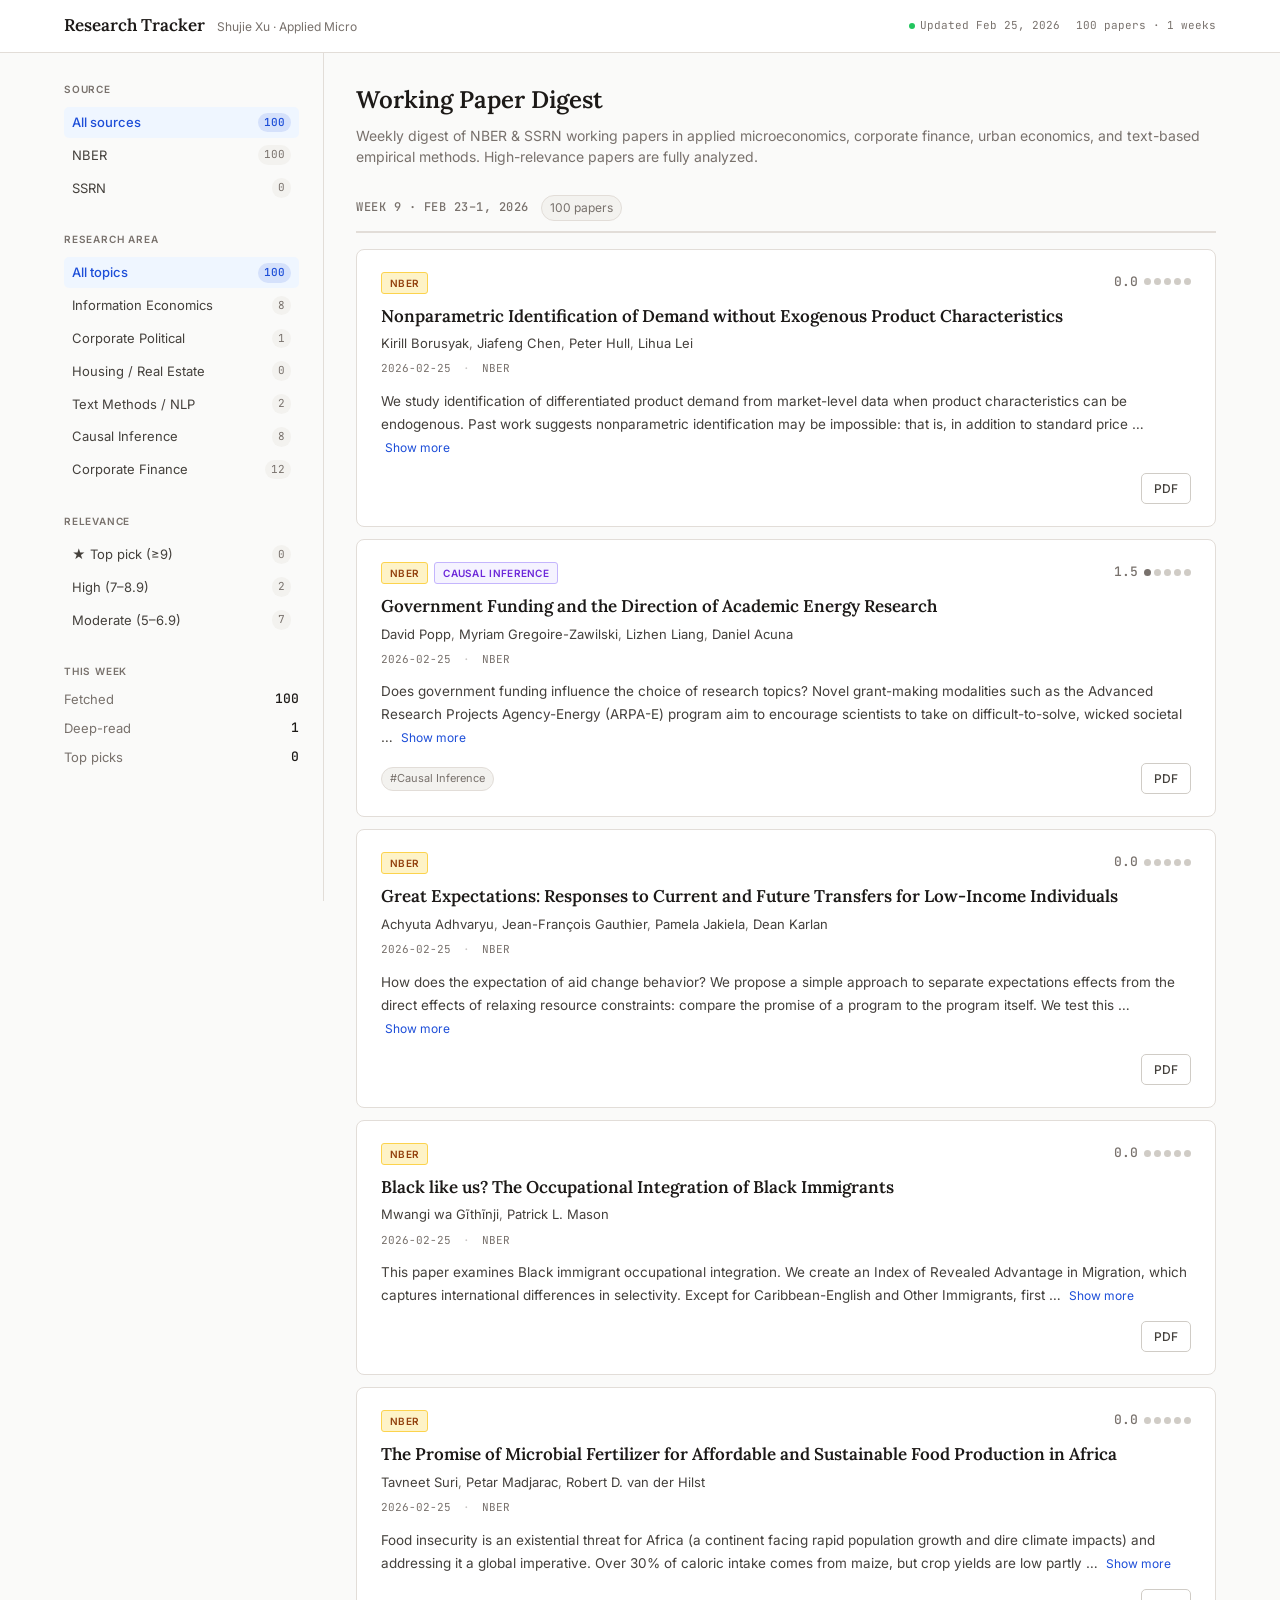
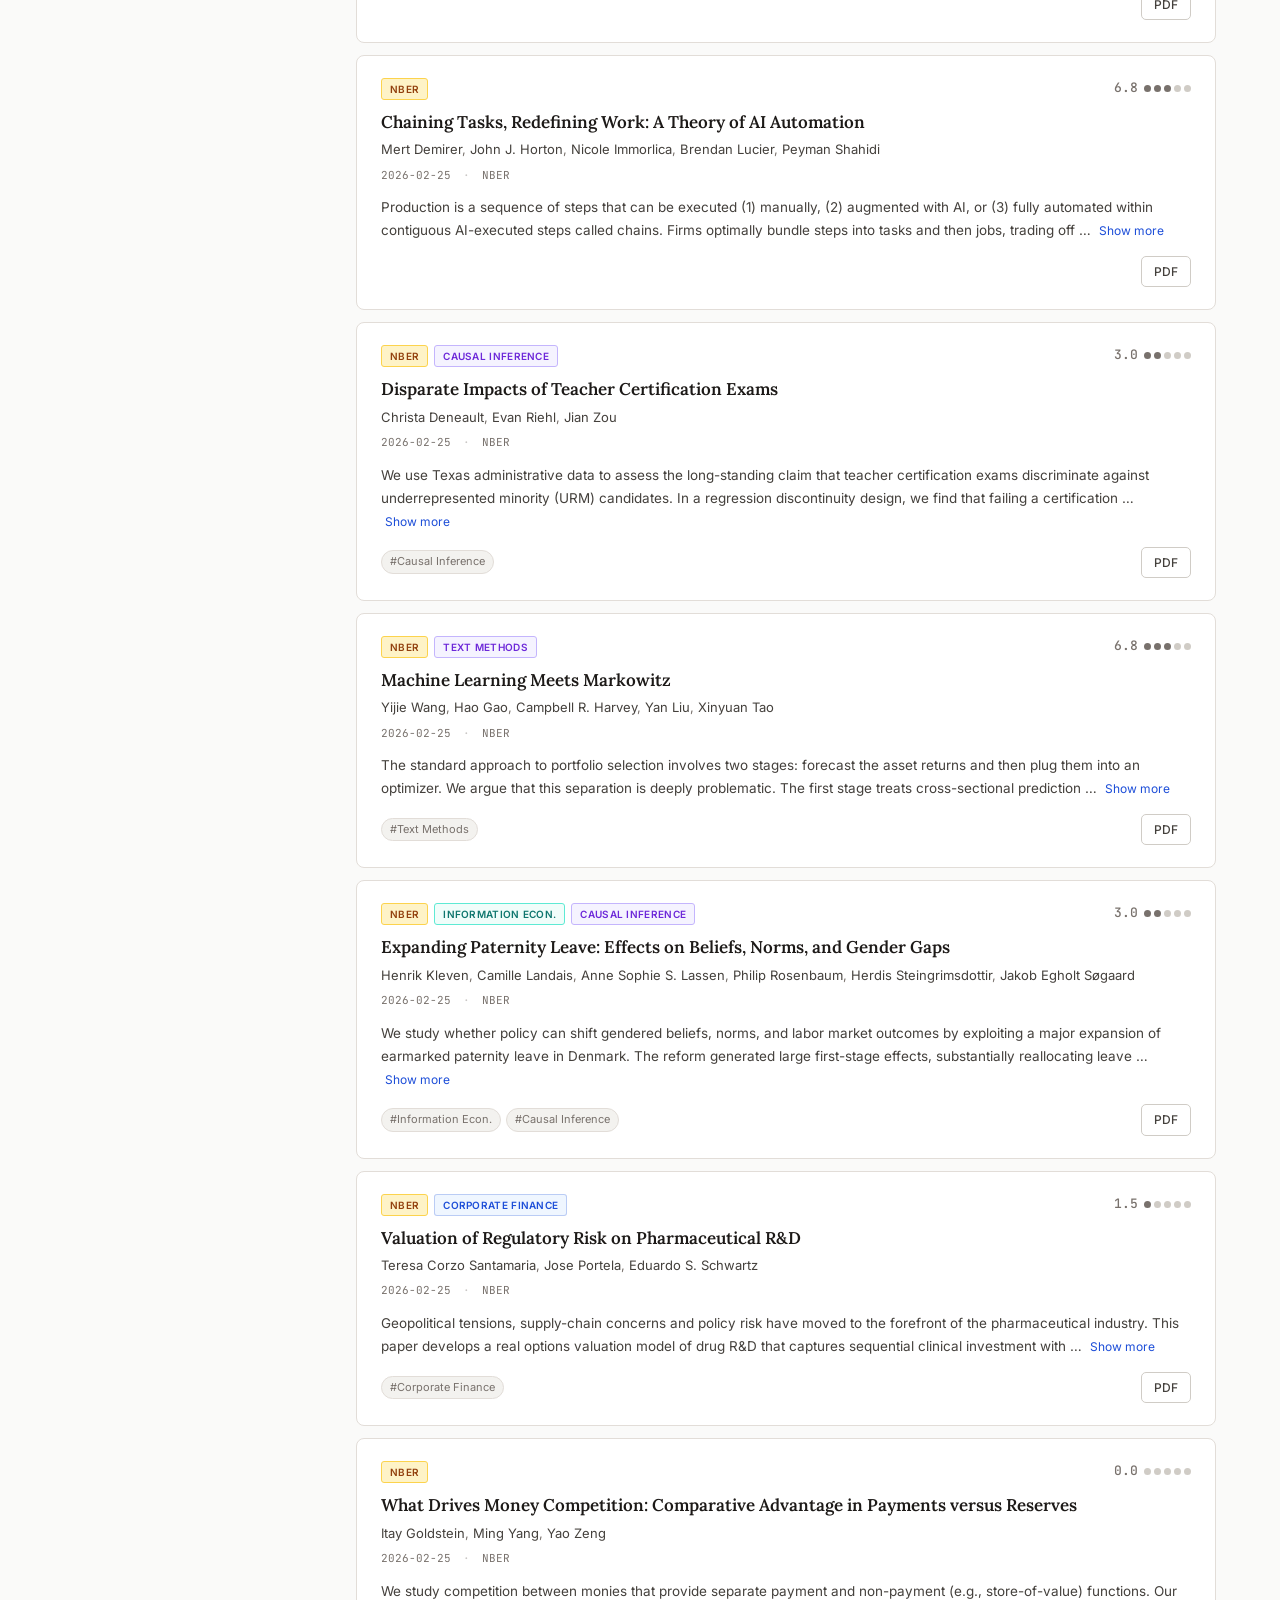
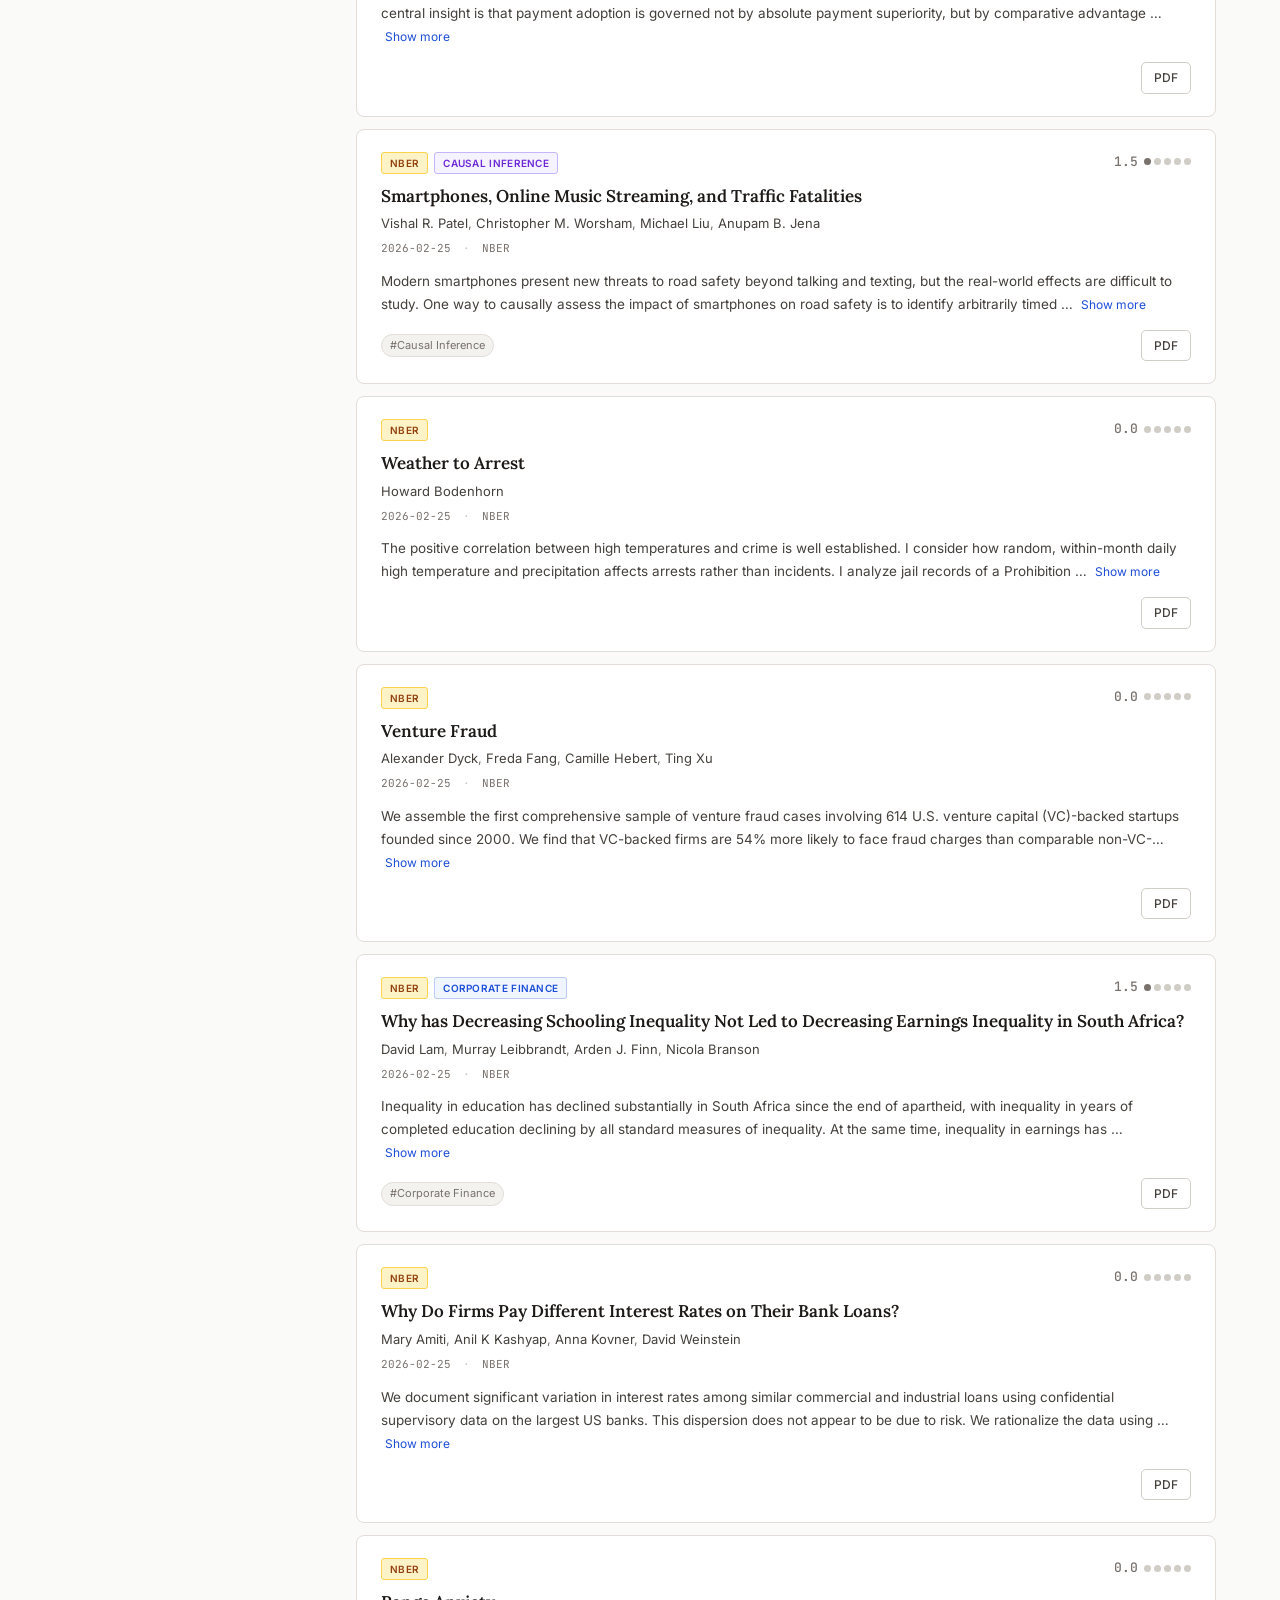
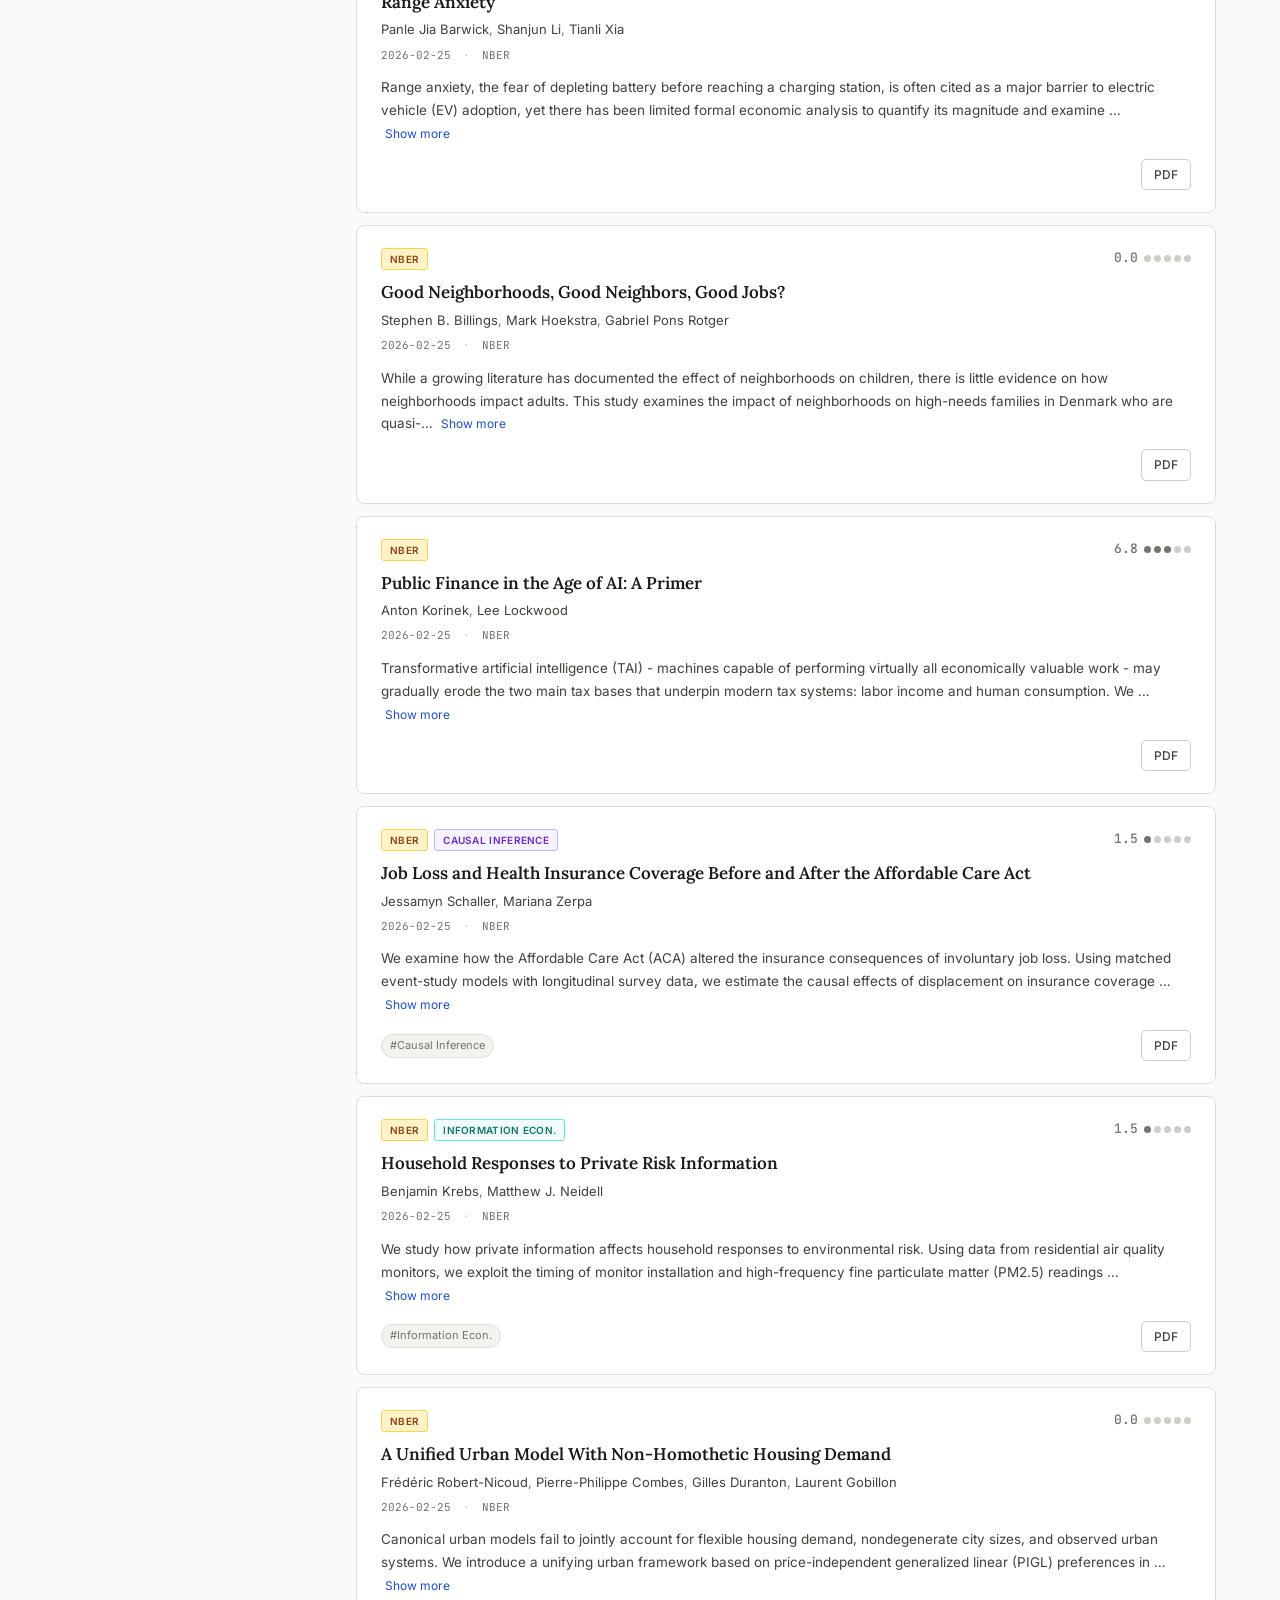
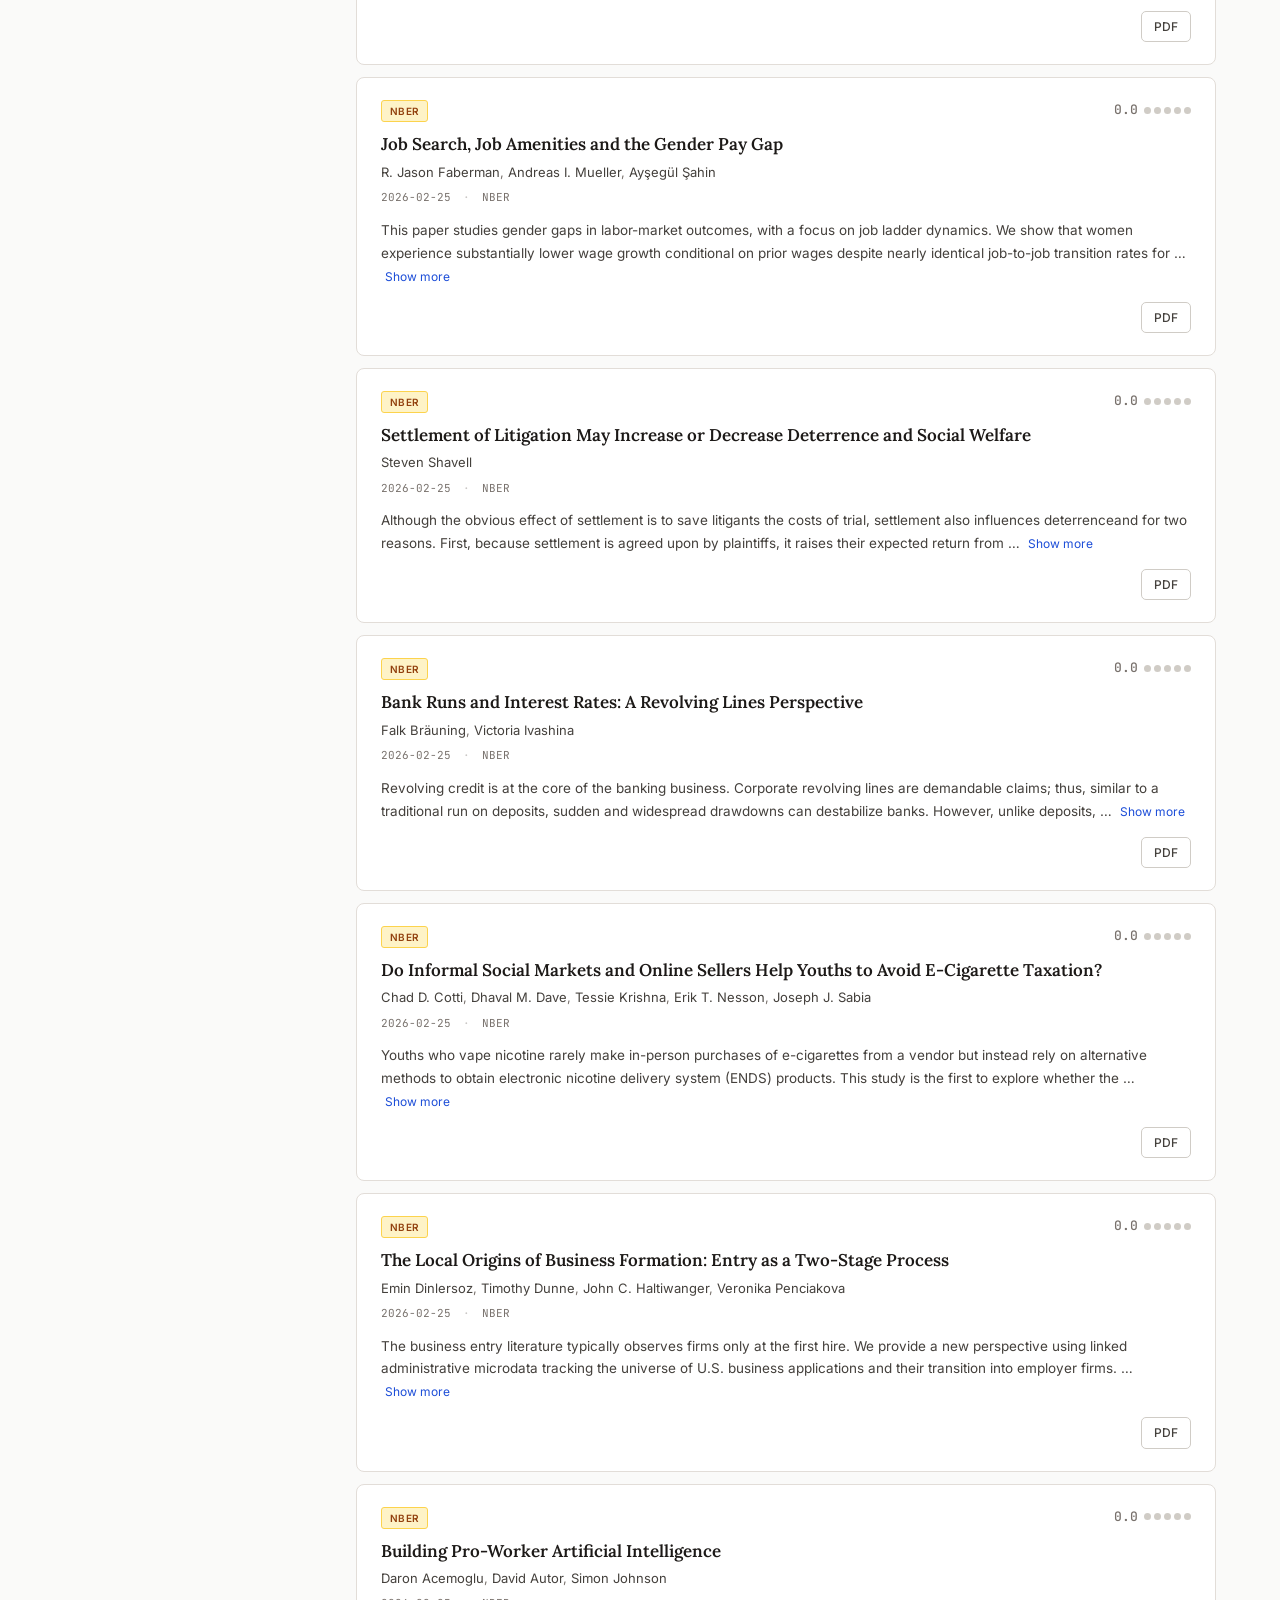
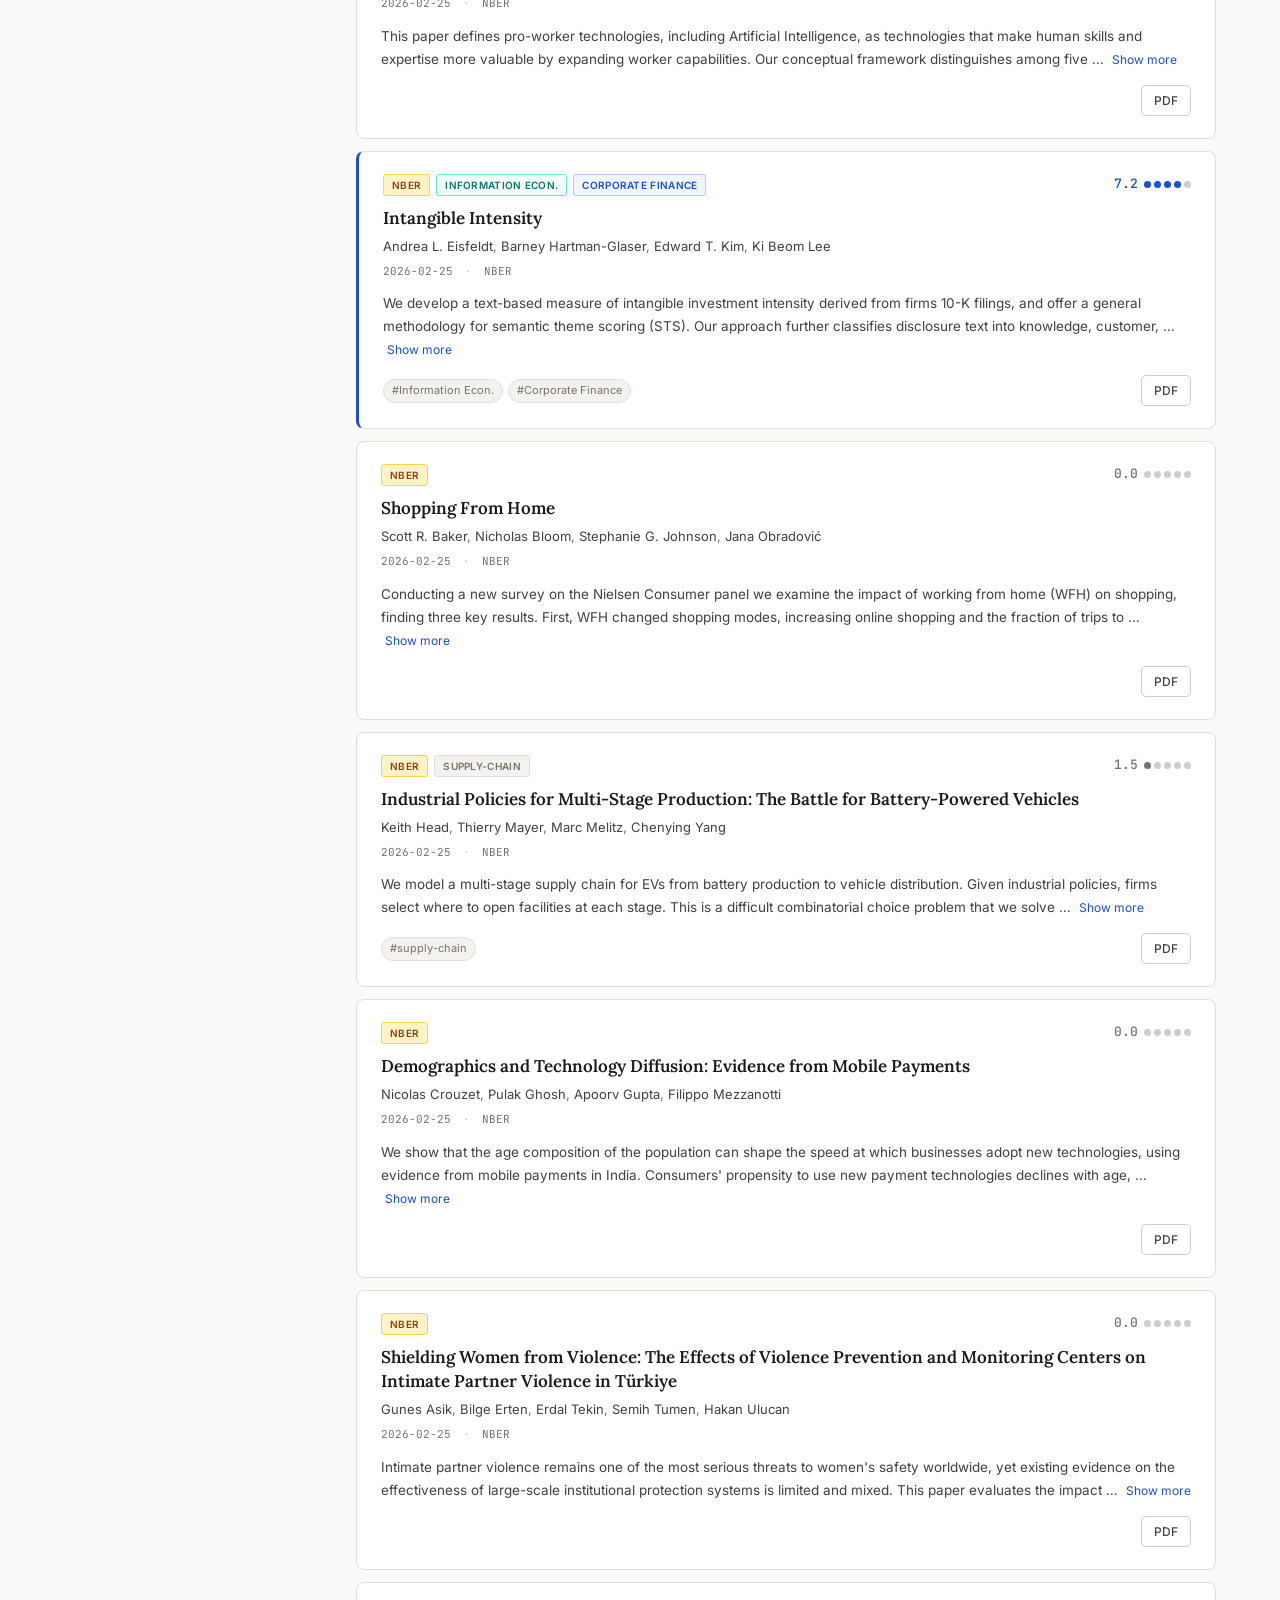
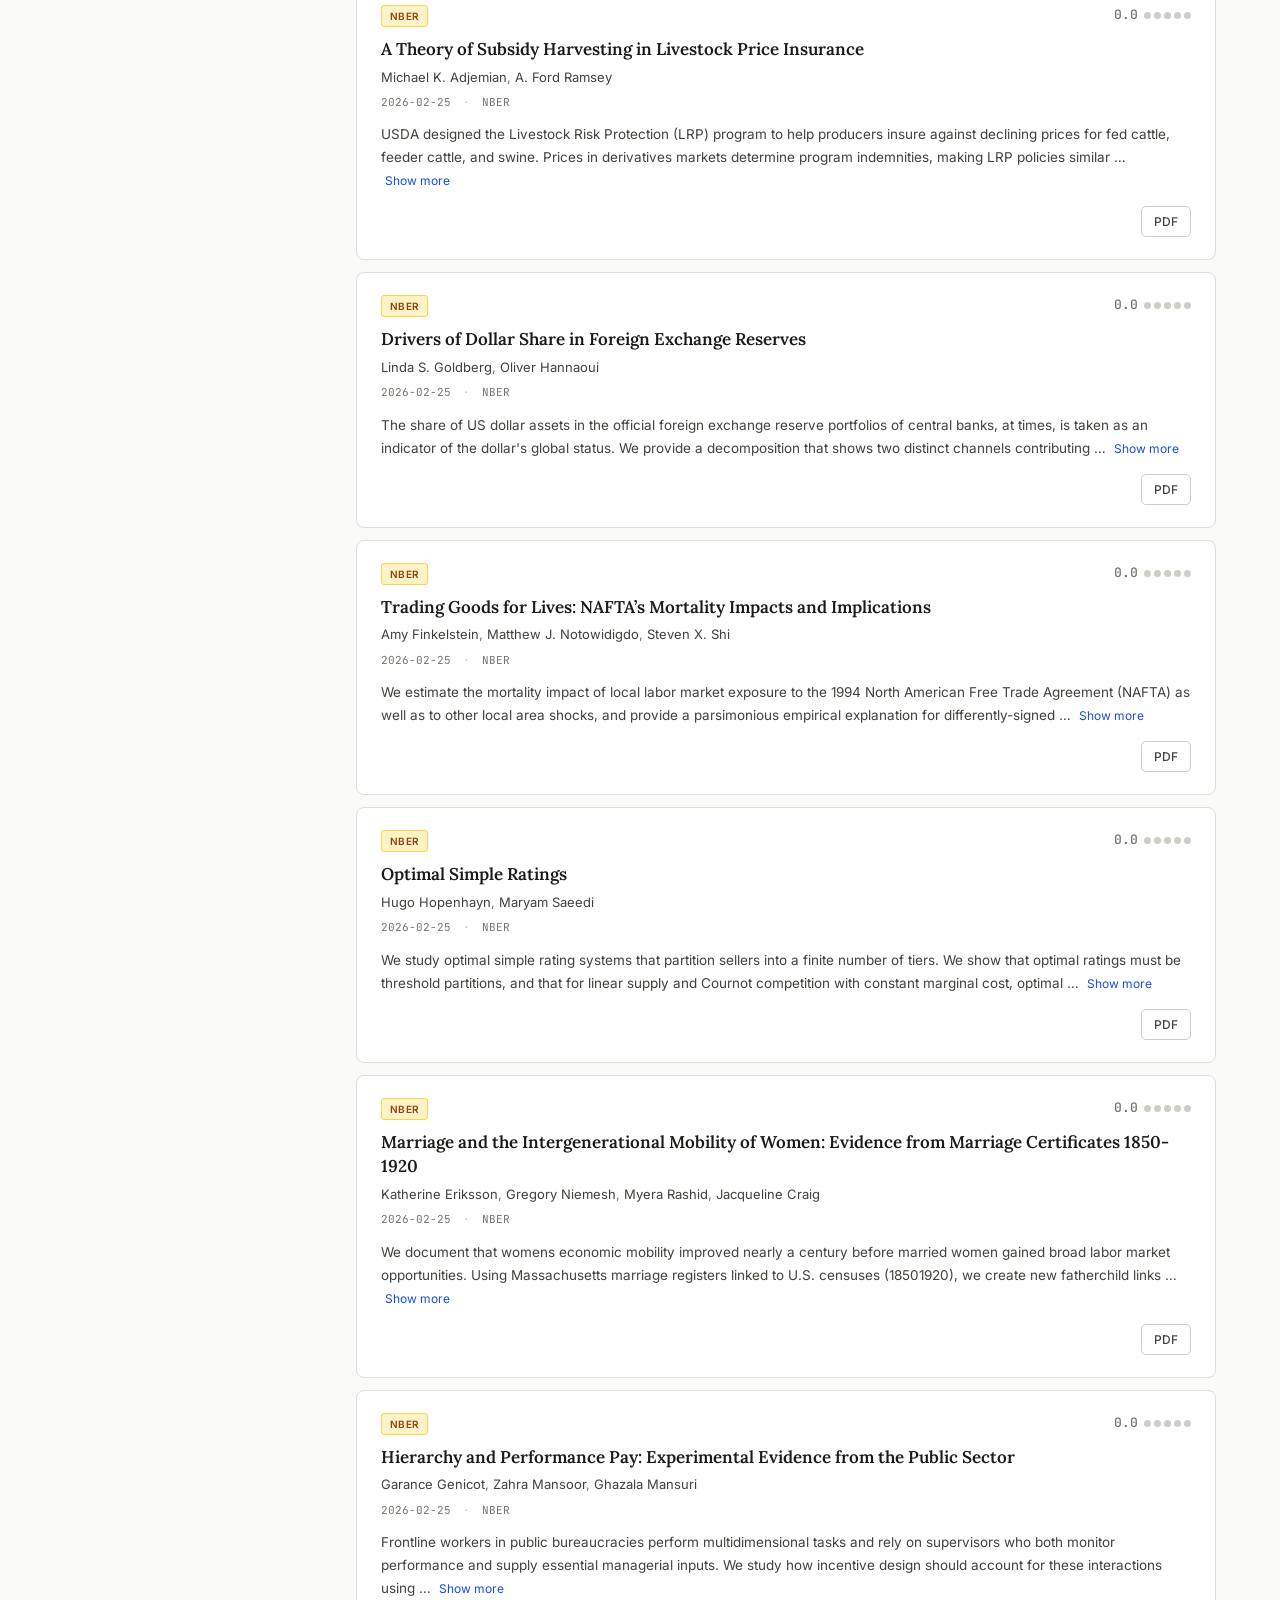
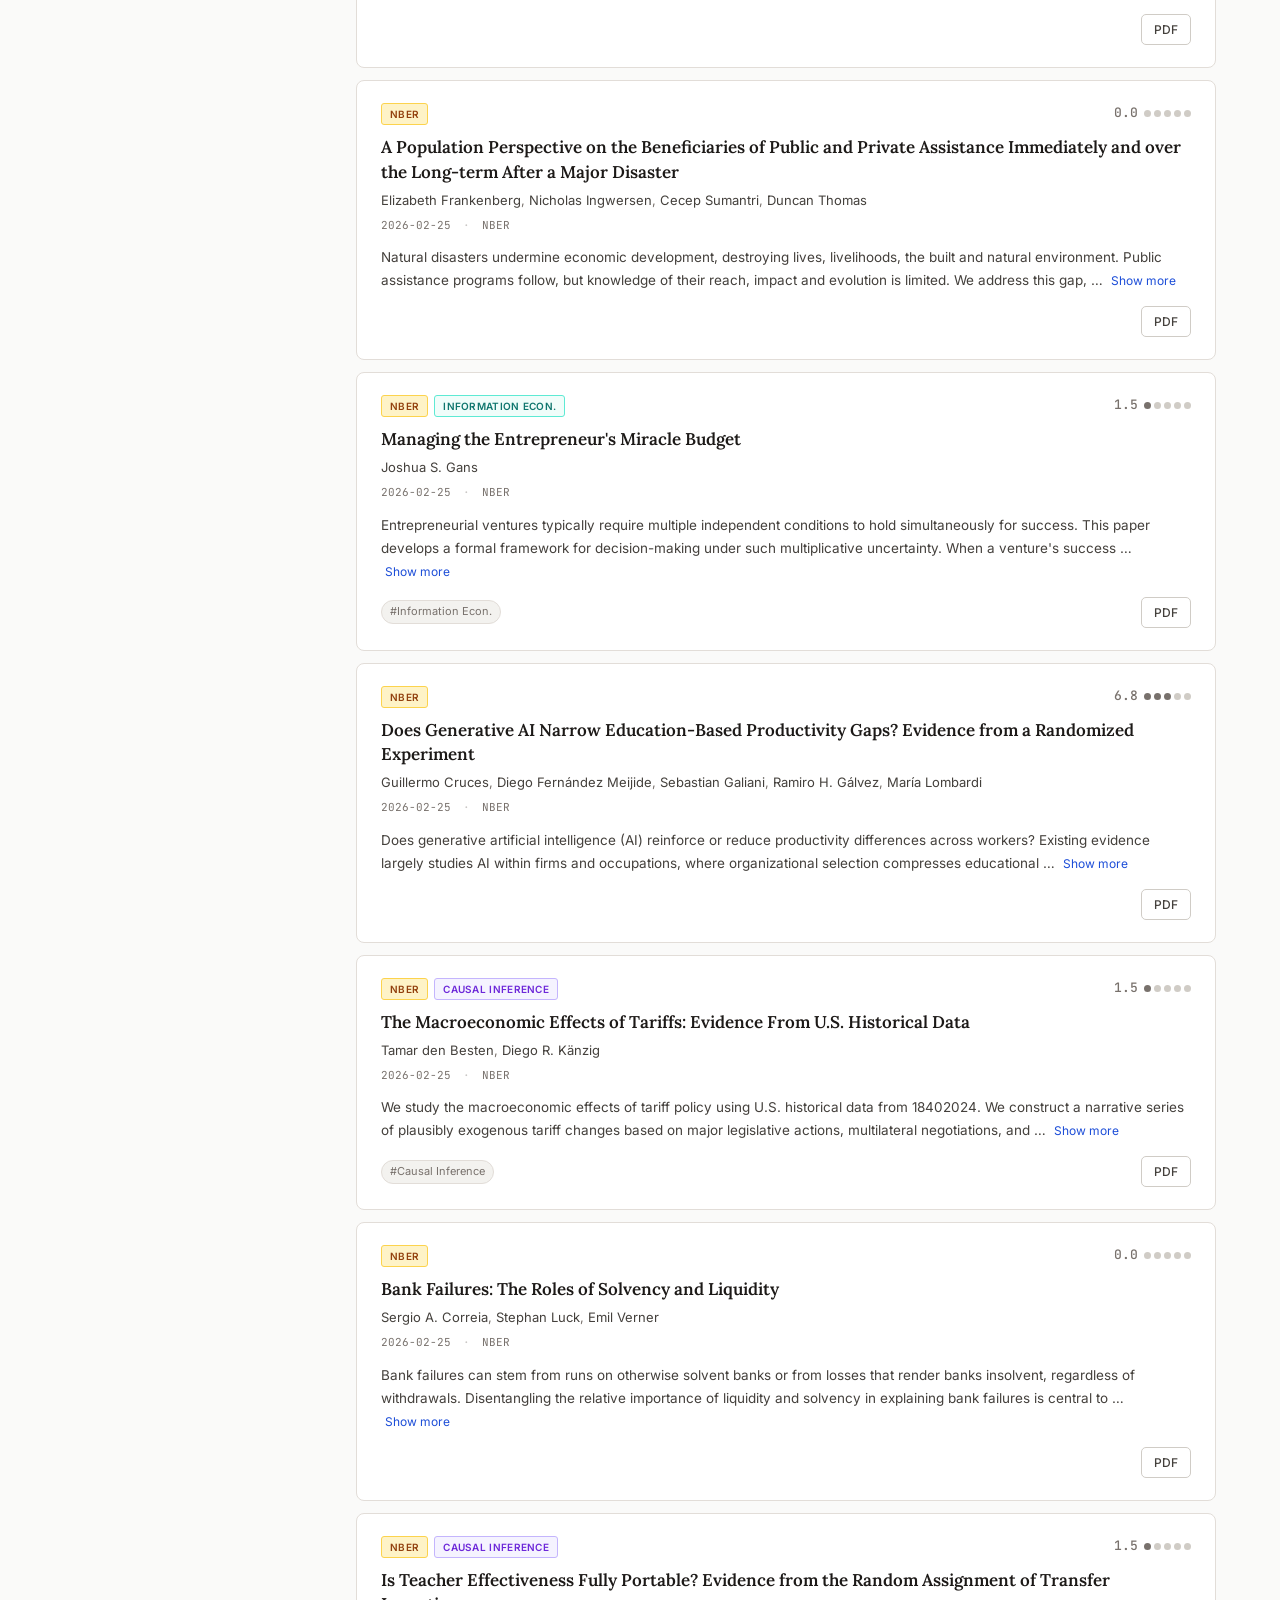
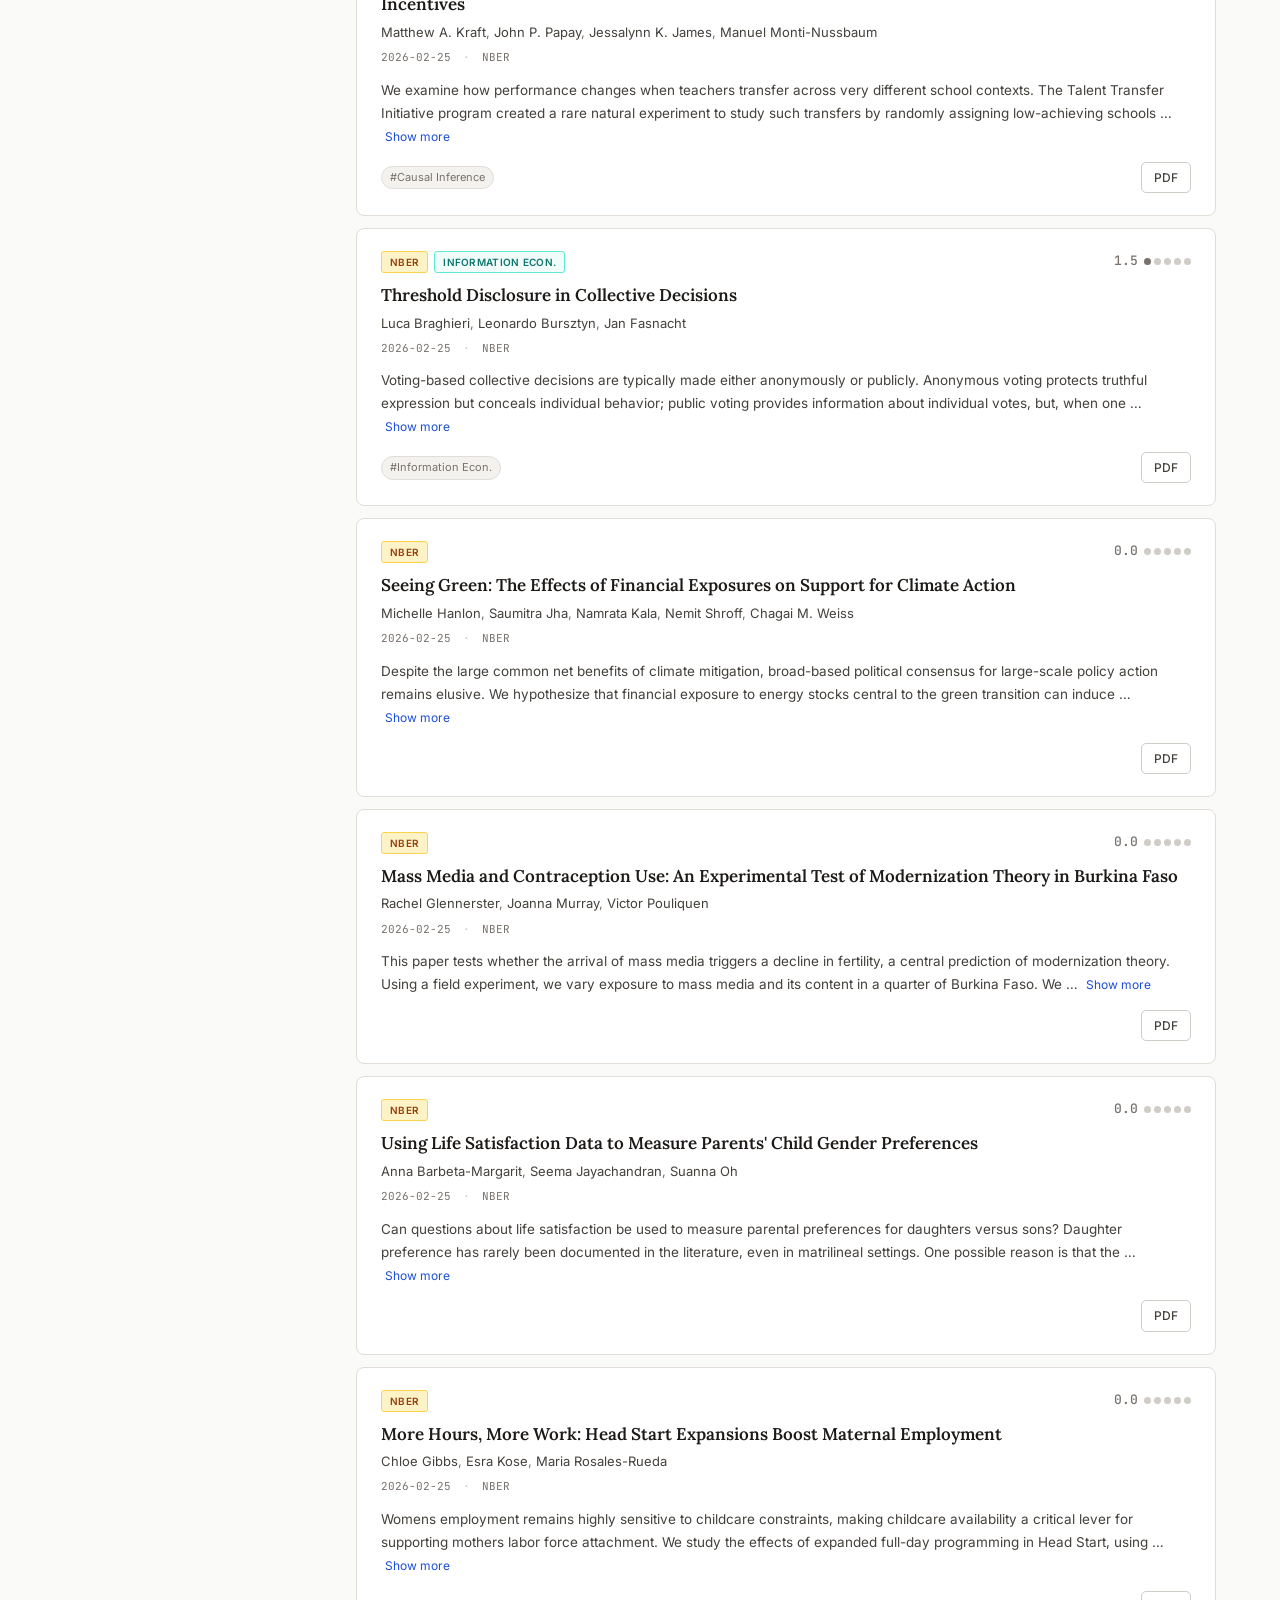
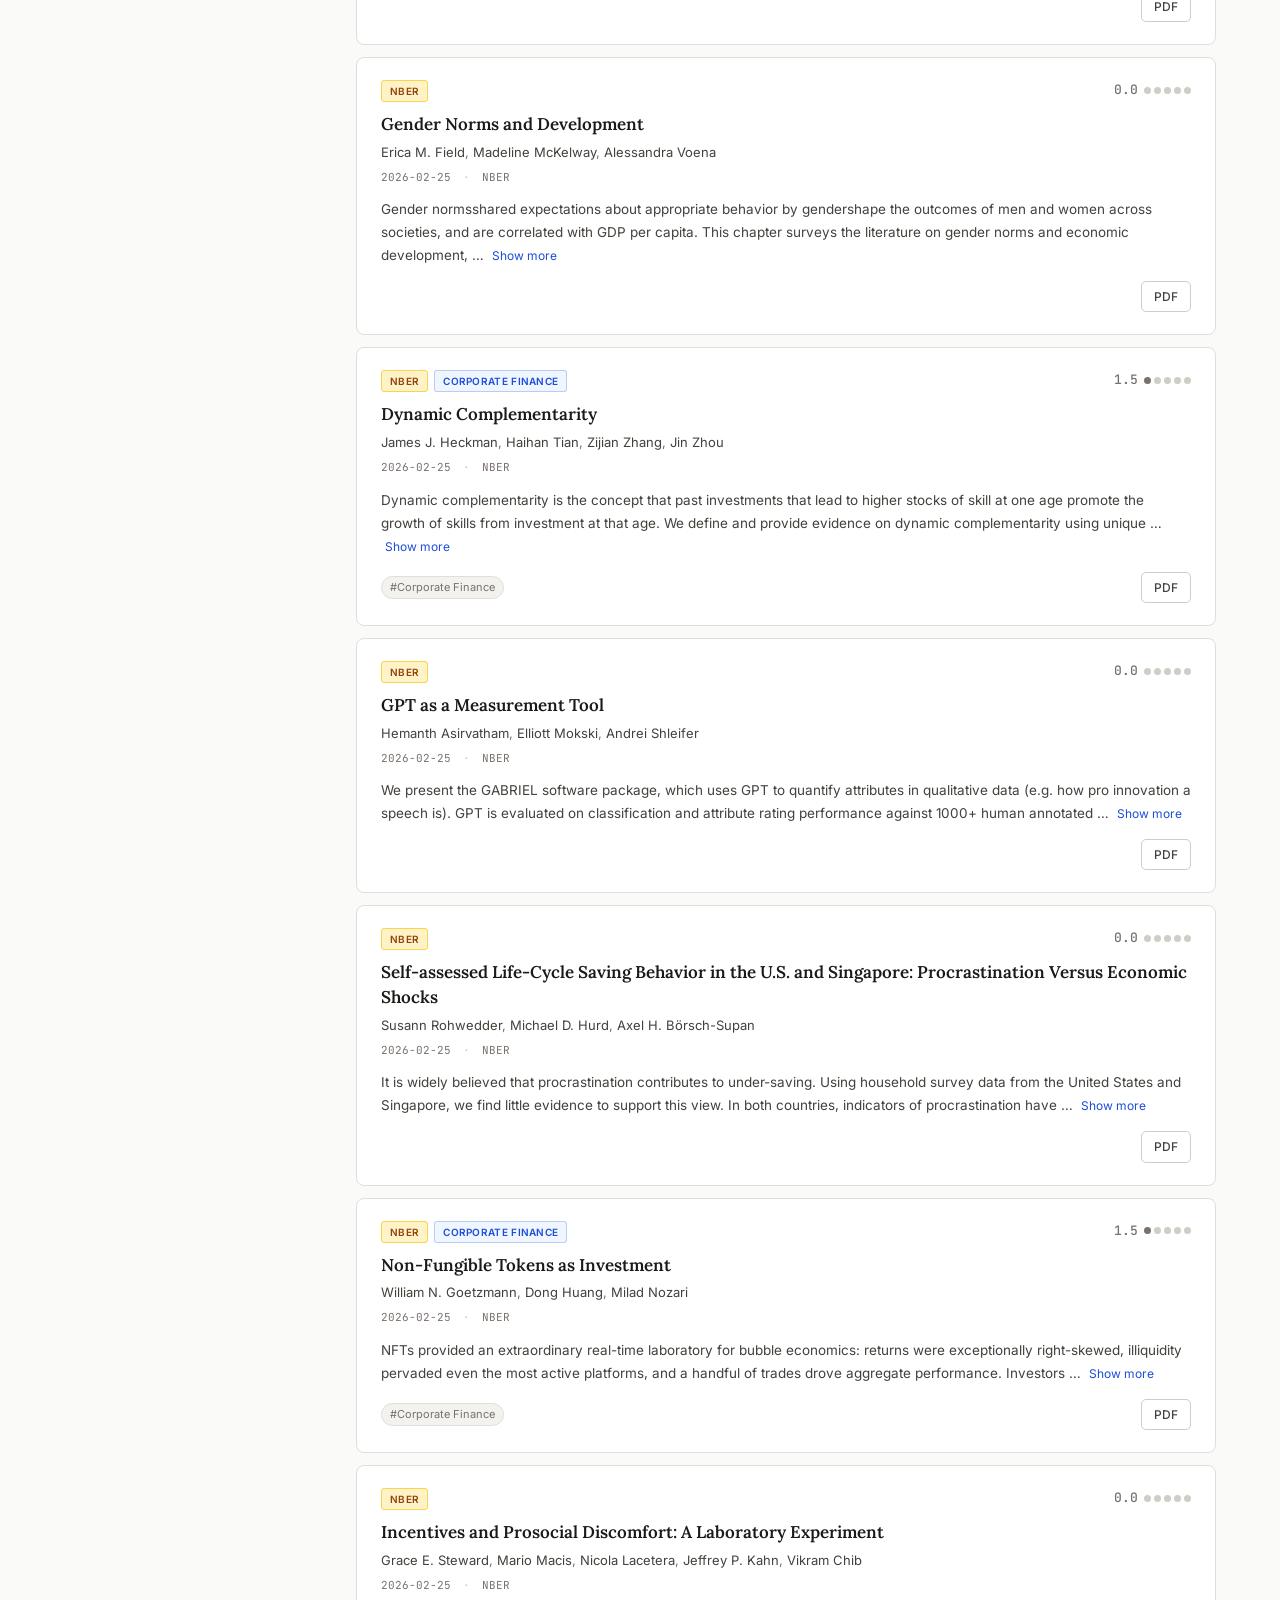
==== commit 820ab876: "📚 Paper tracker update Feb 25, 2026" ====
--- a/docs/index.html
+++ b/docs/index.html
@@ -403,7 +403,7 @@
         <div class="nav-dot"></div>
         Updated Feb 25, 2026
       </div>
-      <span>3 papers · 1 weeks</span>
+      <span>100 papers · 1 weeks</span>
     </div>
   </div>
 </nav>
@@ -417,10 +417,10 @@
       <div class="sidebar-heading">Source</div>
       <div class="filter-group">
         <div class="filter-item active" data-filter="source" data-val="all" onclick="setFilter('source','all')">
-          All sources <span class="filter-count" id="fc-source-all">3</span>
+          All sources <span class="filter-count" id="fc-source-all">100</span>
         </div>
         <div class="filter-item" data-filter="source" data-val="NBER" onclick="setFilter('source','NBER')">
-          NBER <span class="filter-count" id="fc-source-nber">3</span>
+          NBER <span class="filter-count" id="fc-source-nber">100</span>
         </div>
         <div class="filter-item" data-filter="source" data-val="SSRN" onclick="setFilter('source','SSRN')">
           SSRN <span class="filter-count" id="fc-source-ssrn">0</span>
@@ -432,7 +432,7 @@
       <div class="sidebar-heading">Research Area</div>
       <div class="filter-group">
         <div class="filter-item active" data-filter="topic" data-val="all" onclick="setFilter('topic','all')">
-          All topics <span class="filter-count">3</span>
+          All topics <span class="filter-count">100</span>
         </div>
         <div class="filter-item" data-filter="topic" data-val="information" onclick="setFilter('topic','information')">
           Information Economics <span class="filter-count" id="fc-t-info"></span>
@@ -475,11 +475,11 @@
       <div class="sidebar-stats">
         <div class="sidebar-stat">
           <span class="sidebar-stat-label">Fetched</span>
-          <span class="sidebar-stat-value">3</span>
+          <span class="sidebar-stat-value">100</span>
         </div>
         <div class="sidebar-stat">
           <span class="sidebar-stat-label">Deep-read</span>
-          <span class="sidebar-stat-value">3</span>
+          <span class="sidebar-stat-value">1</span>
         </div>
         <div class="sidebar-stat">
           <span class="sidebar-stat-label">Top picks</span>
@@ -501,18 +501,4290 @@
     <div class="week-section" data-week="2026-W09">
       <div class="week-header">
         <span class="week-label">Week 9 · Feb 23–1, 2026</span>
-        <span class="week-count">3 papers</span>
-        
-      </div>
-      <div class="paper-card high-relevance"
-      data-source="NBER"
-      data-topics="text-methods corporate-finance information"
+        <span class="week-count">100 papers</span>
+        
+      </div>
+      <div class="paper-card"
+      data-source="NBER"
+      data-topics=""
+      data-score="0">
+
+    <div class="card-header">
+      <div class="card-badges">
+        <span class="badge badge-nber">NBER</span>
+        
+      </div>
+      <div class="relevance-indicator">
+        <span class="relevance-score mid">0.0</span>
+        <div class="relevance-dots"><div class="relevance-dot"></div><div class="relevance-dot"></div><div class="relevance-dot"></div><div class="relevance-dot"></div><div class="relevance-dot"></div></div>
+      </div>
+    </div>
+
+    <div class="paper-title">
+      <a href="https://www.nber.org/papers/w34842" target="_blank" rel="noopener">Nonparametric Identification of Demand without Exogenous Product Characteristics</a>
+    </div>
+
+    <div class="paper-authors">
+      <span class="author">Kirill Borusyak</span>, <span class="author">Jiafeng Chen</span>, <span class="author">Peter Hull</span>, <span class="author">Lihua Lei</span>
+    </div>
+
+    <div class="paper-meta">
+      <span>2026-02-25</span>
+      <span class="paper-meta-sep">·</span><span>NBER </span>
+      
+      <div class="jel-tags"></div>
+    </div>
+
+    <div class="paper-abstract">
+    <span class="abstract-short">We study identification of differentiated product demand from market-level data when product characteristics can be endogenous. Past work suggests nonparametric identification may be impossible: that is, in addition to standard price …</span><span class="abstract-full" style="display:none"> instruments, exogenous characteristic-based instruments are</span>
+         <button class="abstract-toggle" onclick="toggleAbstract(this)">Show more</button>
+  </div>
+
+    <div class="card-footer">
+      <div class="topic-tags">
+        
+      </div>
+      <div class="card-actions">
+        <a class="btn btn-outline" href="https://www.nber.org/system/files/working_papers/w34842/w34842.pdf" target="_blank" rel="noopener">PDF</a>
+        
+      </div>
+    </div>
+
+    
+  </div>
+<div class="paper-card"
+      data-source="NBER"
+      data-topics="causal-inference"
+      data-score="1.5">
+
+    <div class="card-header">
+      <div class="card-badges">
+        <span class="badge badge-nber">NBER</span>
+        <span class="badge badge-method">Causal Inference</span>
+      </div>
+      <div class="relevance-indicator">
+        <span class="relevance-score mid">1.5</span>
+        <div class="relevance-dots"><div class="relevance-dot filled-mid"></div><div class="relevance-dot"></div><div class="relevance-dot"></div><div class="relevance-dot"></div><div class="relevance-dot"></div></div>
+      </div>
+    </div>
+
+    <div class="paper-title">
+      <a href="https://www.nber.org/papers/w34856" target="_blank" rel="noopener">Government Funding and the Direction of Academic Energy Research</a>
+    </div>
+
+    <div class="paper-authors">
+      <span class="author">David Popp</span>, <span class="author">Myriam Gregoire-Zawilski</span>, <span class="author">Lizhen Liang</span>, <span class="author">Daniel Acuna</span>
+    </div>
+
+    <div class="paper-meta">
+      <span>2026-02-25</span>
+      <span class="paper-meta-sep">·</span><span>NBER </span>
+      
+      <div class="jel-tags"></div>
+    </div>
+
+    <div class="paper-abstract">
+    <span class="abstract-short">Does government funding influence the choice of research topics? Novel grant-making modalities such as the Advanced Research Projects Agency-Energy (ARPA-E) program aim to encourage scientists to take on difficult-to-solve, wicked societal …</span><span class="abstract-full" style="display:none"> problems such as clean energy. Yet little causal evidence</span>
+         <button class="abstract-toggle" onclick="toggleAbstract(this)">Show more</button>
+  </div>
+
+    <div class="card-footer">
+      <div class="topic-tags">
+        <span class="topic-tag">#Causal Inference</span>
+      </div>
+      <div class="card-actions">
+        <a class="btn btn-outline" href="https://www.nber.org/system/files/working_papers/w34856/w34856.pdf" target="_blank" rel="noopener">PDF</a>
+        
+      </div>
+    </div>
+
+    
+  </div>
+<div class="paper-card"
+      data-source="NBER"
+      data-topics=""
+      data-score="0">
+
+    <div class="card-header">
+      <div class="card-badges">
+        <span class="badge badge-nber">NBER</span>
+        
+      </div>
+      <div class="relevance-indicator">
+        <span class="relevance-score mid">0.0</span>
+        <div class="relevance-dots"><div class="relevance-dot"></div><div class="relevance-dot"></div><div class="relevance-dot"></div><div class="relevance-dot"></div><div class="relevance-dot"></div></div>
+      </div>
+    </div>
+
+    <div class="paper-title">
+      <a href="https://www.nber.org/papers/w34857" target="_blank" rel="noopener">Great Expectations: Responses to Current and Future Transfers for Low-Income Individuals</a>
+    </div>
+
+    <div class="paper-authors">
+      <span class="author">Achyuta Adhvaryu</span>, <span class="author">Jean-François Gauthier</span>, <span class="author">Pamela Jakiela</span>, <span class="author">Dean Karlan</span>
+    </div>
+
+    <div class="paper-meta">
+      <span>2026-02-25</span>
+      <span class="paper-meta-sep">·</span><span>NBER </span>
+      
+      <div class="jel-tags"></div>
+    </div>
+
+    <div class="paper-abstract">
+    <span class="abstract-short">How does the expectation of aid change behavior? We propose a simple approach to separate expectations effects from the direct effects of relaxing resource constraints: compare the promise of a program to the program itself. We test this …</span><span class="abstract-full" style="display:none"> approach in a four-arm randomized controlled trial of cash</span>
+         <button class="abstract-toggle" onclick="toggleAbstract(this)">Show more</button>
+  </div>
+
+    <div class="card-footer">
+      <div class="topic-tags">
+        
+      </div>
+      <div class="card-actions">
+        <a class="btn btn-outline" href="https://www.nber.org/system/files/working_papers/w34857/w34857.pdf" target="_blank" rel="noopener">PDF</a>
+        
+      </div>
+    </div>
+
+    
+  </div>
+<div class="paper-card"
+      data-source="NBER"
+      data-topics=""
+      data-score="0">
+
+    <div class="card-header">
+      <div class="card-badges">
+        <span class="badge badge-nber">NBER</span>
+        
+      </div>
+      <div class="relevance-indicator">
+        <span class="relevance-score mid">0.0</span>
+        <div class="relevance-dots"><div class="relevance-dot"></div><div class="relevance-dot"></div><div class="relevance-dot"></div><div class="relevance-dot"></div><div class="relevance-dot"></div></div>
+      </div>
+    </div>
+
+    <div class="paper-title">
+      <a href="https://www.nber.org/papers/w34864" target="_blank" rel="noopener">Black like us? The Occupational Integration of Black Immigrants</a>
+    </div>
+
+    <div class="paper-authors">
+      <span class="author">Mwangi wa Gĩthĩnji</span>, <span class="author">Patrick L. Mason</span>
+    </div>
+
+    <div class="paper-meta">
+      <span>2026-02-25</span>
+      <span class="paper-meta-sep">·</span><span>NBER </span>
+      
+      <div class="jel-tags"></div>
+    </div>
+
+    <div class="paper-abstract">
+    <span class="abstract-short">This paper examines Black immigrant occupational integration. We create an Index of Revealed Advantage in Migration, which captures international differences in selectivity. Except for Caribbean-English and Other Immigrants, first …</span><span class="abstract-full" style="display:none"> generation Black immigrants have lower occupational achievement than</span>
+         <button class="abstract-toggle" onclick="toggleAbstract(this)">Show more</button>
+  </div>
+
+    <div class="card-footer">
+      <div class="topic-tags">
+        
+      </div>
+      <div class="card-actions">
+        <a class="btn btn-outline" href="https://www.nber.org/system/files/working_papers/w34864/w34864.pdf" target="_blank" rel="noopener">PDF</a>
+        
+      </div>
+    </div>
+
+    
+  </div>
+<div class="paper-card"
+      data-source="NBER"
+      data-topics=""
+      data-score="0">
+
+    <div class="card-header">
+      <div class="card-badges">
+        <span class="badge badge-nber">NBER</span>
+        
+      </div>
+      <div class="relevance-indicator">
+        <span class="relevance-score mid">0.0</span>
+        <div class="relevance-dots"><div class="relevance-dot"></div><div class="relevance-dot"></div><div class="relevance-dot"></div><div class="relevance-dot"></div><div class="relevance-dot"></div></div>
+      </div>
+    </div>
+
+    <div class="paper-title">
+      <a href="https://www.nber.org/papers/w34858" target="_blank" rel="noopener">The Promise of Microbial Fertilizer for Affordable and Sustainable Food Production in Africa</a>
+    </div>
+
+    <div class="paper-authors">
+      <span class="author">Tavneet Suri</span>, <span class="author">Petar Madjarac</span>, <span class="author">Robert D. van der Hilst</span>
+    </div>
+
+    <div class="paper-meta">
+      <span>2026-02-25</span>
+      <span class="paper-meta-sep">·</span><span>NBER </span>
+      
+      <div class="jel-tags"></div>
+    </div>
+
+    <div class="paper-abstract">
+    <span class="abstract-short">Food insecurity is an existential threat for Africa (a continent facing rapid population growth and dire climate impacts) and addressing it a global imperative. Over 30% of caloric intake comes from maize, but crop yields are low partly …</span><span class="abstract-full" style="display:none"> because high costs make synthetic fertilizers uneconomical. A</span>
+         <button class="abstract-toggle" onclick="toggleAbstract(this)">Show more</button>
+  </div>
+
+    <div class="card-footer">
+      <div class="topic-tags">
+        
+      </div>
+      <div class="card-actions">
+        <a class="btn btn-outline" href="https://www.nber.org/system/files/working_papers/w34858/w34858.pdf" target="_blank" rel="noopener">PDF</a>
+        
+      </div>
+    </div>
+
+    
+  </div>
+<div class="paper-card"
+      data-source="NBER"
+      data-topics=""
+      data-score="6.8">
+
+    <div class="card-header">
+      <div class="card-badges">
+        <span class="badge badge-nber">NBER</span>
+        
+      </div>
+      <div class="relevance-indicator">
+        <span class="relevance-score mid">6.8</span>
+        <div class="relevance-dots"><div class="relevance-dot filled-mid"></div><div class="relevance-dot filled-mid"></div><div class="relevance-dot filled-mid"></div><div class="relevance-dot"></div><div class="relevance-dot"></div></div>
+      </div>
+    </div>
+
+    <div class="paper-title">
+      <a href="https://www.nber.org/papers/w34859" target="_blank" rel="noopener">Chaining Tasks, Redefining Work: A Theory of AI Automation</a>
+    </div>
+
+    <div class="paper-authors">
+      <span class="author">Mert Demirer</span>, <span class="author">John J. Horton</span>, <span class="author">Nicole Immorlica</span>, <span class="author">Brendan Lucier</span>, <span class="author">Peyman Shahidi</span>
+    </div>
+
+    <div class="paper-meta">
+      <span>2026-02-25</span>
+      <span class="paper-meta-sep">·</span><span>NBER </span>
+      
+      <div class="jel-tags"></div>
+    </div>
+
+    <div class="paper-abstract">
+    <span class="abstract-short">Production is a sequence of steps that can be executed (1) manually, (2) augmented with AI, or (3) fully automated within contiguous AI-executed steps called chains. Firms optimally bundle steps into tasks and then jobs, trading off …</span><span class="abstract-full" style="display:none"> specialization gains against coordination costs. We characterize</span>
+         <button class="abstract-toggle" onclick="toggleAbstract(this)">Show more</button>
+  </div>
+
+    <div class="card-footer">
+      <div class="topic-tags">
+        
+      </div>
+      <div class="card-actions">
+        <a class="btn btn-outline" href="https://www.nber.org/system/files/working_papers/w34859/w34859.pdf" target="_blank" rel="noopener">PDF</a>
+        
+      </div>
+    </div>
+
+    
+  </div>
+<div class="paper-card"
+      data-source="NBER"
+      data-topics="causal-inference"
+      data-score="3">
+
+    <div class="card-header">
+      <div class="card-badges">
+        <span class="badge badge-nber">NBER</span>
+        <span class="badge badge-method">Causal Inference</span>
+      </div>
+      <div class="relevance-indicator">
+        <span class="relevance-score mid">3.0</span>
+        <div class="relevance-dots"><div class="relevance-dot filled-mid"></div><div class="relevance-dot filled-mid"></div><div class="relevance-dot"></div><div class="relevance-dot"></div><div class="relevance-dot"></div></div>
+      </div>
+    </div>
+
+    <div class="paper-title">
+      <a href="https://www.nber.org/papers/w34860" target="_blank" rel="noopener">Disparate Impacts of Teacher Certification Exams</a>
+    </div>
+
+    <div class="paper-authors">
+      <span class="author">Christa Deneault</span>, <span class="author">Evan Riehl</span>, <span class="author">Jian Zou</span>
+    </div>
+
+    <div class="paper-meta">
+      <span>2026-02-25</span>
+      <span class="paper-meta-sep">·</span><span>NBER </span>
+      
+      <div class="jel-tags"></div>
+    </div>
+
+    <div class="paper-abstract">
+    <span class="abstract-short">We use Texas administrative data to assess the long-standing claim that teacher certification exams discriminate against underrepresented minority (URM) candidates. In a regression discontinuity design, we find that failing a certification …</span><span class="abstract-full" style="display:none"> exam delays entry into teaching and costs the average</span>
+         <button class="abstract-toggle" onclick="toggleAbstract(this)">Show more</button>
+  </div>
+
+    <div class="card-footer">
+      <div class="topic-tags">
+        <span class="topic-tag">#Causal Inference</span>
+      </div>
+      <div class="card-actions">
+        <a class="btn btn-outline" href="https://www.nber.org/system/files/working_papers/w34860/w34860.pdf" target="_blank" rel="noopener">PDF</a>
+        
+      </div>
+    </div>
+
+    
+  </div>
+<div class="paper-card"
+      data-source="NBER"
+      data-topics="text-methods"
+      data-score="6.8">
+
+    <div class="card-header">
+      <div class="card-badges">
+        <span class="badge badge-nber">NBER</span>
+        <span class="badge badge-method">Text Methods</span>
+      </div>
+      <div class="relevance-indicator">
+        <span class="relevance-score mid">6.8</span>
+        <div class="relevance-dots"><div class="relevance-dot filled-mid"></div><div class="relevance-dot filled-mid"></div><div class="relevance-dot filled-mid"></div><div class="relevance-dot"></div><div class="relevance-dot"></div></div>
+      </div>
+    </div>
+
+    <div class="paper-title">
+      <a href="https://www.nber.org/papers/w34861" target="_blank" rel="noopener">Machine Learning Meets Markowitz</a>
+    </div>
+
+    <div class="paper-authors">
+      <span class="author">Yijie Wang</span>, <span class="author">Hao Gao</span>, <span class="author">Campbell R. Harvey</span>, <span class="author">Yan Liu</span>, <span class="author">Xinyuan Tao</span>
+    </div>
+
+    <div class="paper-meta">
+      <span>2026-02-25</span>
+      <span class="paper-meta-sep">·</span><span>NBER </span>
+      
+      <div class="jel-tags"></div>
+    </div>
+
+    <div class="paper-abstract">
+    <span class="abstract-short">The standard approach to portfolio selection involves two stages: forecast the asset returns and then plug them into an optimizer. We argue that this separation is deeply problematic. The first stage treats cross-sectional prediction …</span><span class="abstract-full" style="display:none"> errors as equally important across all securities. However, given</span>
+         <button class="abstract-toggle" onclick="toggleAbstract(this)">Show more</button>
+  </div>
+
+    <div class="card-footer">
+      <div class="topic-tags">
+        <span class="topic-tag">#Text Methods</span>
+      </div>
+      <div class="card-actions">
+        <a class="btn btn-outline" href="https://www.nber.org/system/files/working_papers/w34861/w34861.pdf" target="_blank" rel="noopener">PDF</a>
+        
+      </div>
+    </div>
+
+    
+  </div>
+<div class="paper-card"
+      data-source="NBER"
+      data-topics="information causal-inference"
+      data-score="3">
+
+    <div class="card-header">
+      <div class="card-badges">
+        <span class="badge badge-nber">NBER</span>
+        <span class="badge badge-info">Information Econ.</span><span class="badge badge-method">Causal Inference</span>
+      </div>
+      <div class="relevance-indicator">
+        <span class="relevance-score mid">3.0</span>
+        <div class="relevance-dots"><div class="relevance-dot filled-mid"></div><div class="relevance-dot filled-mid"></div><div class="relevance-dot"></div><div class="relevance-dot"></div><div class="relevance-dot"></div></div>
+      </div>
+    </div>
+
+    <div class="paper-title">
+      <a href="https://www.nber.org/papers/w34862" target="_blank" rel="noopener">Expanding Paternity Leave: Effects on Beliefs, Norms, and Gender Gaps</a>
+    </div>
+
+    <div class="paper-authors">
+      <span class="author">Henrik Kleven</span>, <span class="author">Camille Landais</span>, <span class="author">Anne Sophie S. Lassen</span>, <span class="author">Philip Rosenbaum</span>, <span class="author">Herdis Steingrimsdottir</span>, <span class="author">Jakob Egholt Søgaard</span>
+    </div>
+
+    <div class="paper-meta">
+      <span>2026-02-25</span>
+      <span class="paper-meta-sep">·</span><span>NBER </span>
+      
+      <div class="jel-tags"></div>
+    </div>
+
+    <div class="paper-abstract">
+    <span class="abstract-short">We study whether policy can shift gendered beliefs, norms, and labor market outcomes by exploiting a major expansion of earmarked paternity leave in Denmark. The reform generated large first-stage effects, substantially reallocating leave …</span><span class="abstract-full" style="display:none"> from mothers to fathers. Using a regression discontinuity</span>
+         <button class="abstract-toggle" onclick="toggleAbstract(this)">Show more</button>
+  </div>
+
+    <div class="card-footer">
+      <div class="topic-tags">
+        <span class="topic-tag">#Information Econ.</span><span class="topic-tag">#Causal Inference</span>
+      </div>
+      <div class="card-actions">
+        <a class="btn btn-outline" href="https://www.nber.org/system/files/working_papers/w34862/w34862.pdf" target="_blank" rel="noopener">PDF</a>
+        
+      </div>
+    </div>
+
+    
+  </div>
+<div class="paper-card"
+      data-source="NBER"
+      data-topics="corporate-finance"
+      data-score="1.5">
+
+    <div class="card-header">
+      <div class="card-badges">
+        <span class="badge badge-nber">NBER</span>
+        <span class="badge badge-cf">Corporate Finance</span>
+      </div>
+      <div class="relevance-indicator">
+        <span class="relevance-score mid">1.5</span>
+        <div class="relevance-dots"><div class="relevance-dot filled-mid"></div><div class="relevance-dot"></div><div class="relevance-dot"></div><div class="relevance-dot"></div><div class="relevance-dot"></div></div>
+      </div>
+    </div>
+
+    <div class="paper-title">
+      <a href="https://www.nber.org/papers/w34863" target="_blank" rel="noopener">Valuation of Regulatory Risk on Pharmaceutical R&amp;D</a>
+    </div>
+
+    <div class="paper-authors">
+      <span class="author">Teresa Corzo Santamaria</span>, <span class="author">Jose Portela</span>, <span class="author">Eduardo S. Schwartz</span>
+    </div>
+
+    <div class="paper-meta">
+      <span>2026-02-25</span>
+      <span class="paper-meta-sep">·</span><span>NBER </span>
+      
+      <div class="jel-tags"></div>
+    </div>
+
+    <div class="paper-abstract">
+    <span class="abstract-short">Geopolitical tensions, supply-chain concerns and policy risk have moved to the forefront of the pharmaceutical industry. This paper develops a real options valuation model of drug R&amp;D that captures sequential clinical investment with …</span><span class="abstract-full" style="display:none"> technical failure, stochastic costs, uncertain cash flows, and</span>
+         <button class="abstract-toggle" onclick="toggleAbstract(this)">Show more</button>
+  </div>
+
+    <div class="card-footer">
+      <div class="topic-tags">
+        <span class="topic-tag">#Corporate Finance</span>
+      </div>
+      <div class="card-actions">
+        <a class="btn btn-outline" href="https://www.nber.org/system/files/working_papers/w34863/w34863.pdf" target="_blank" rel="noopener">PDF</a>
+        
+      </div>
+    </div>
+
+    
+  </div>
+<div class="paper-card"
+      data-source="NBER"
+      data-topics=""
+      data-score="0">
+
+    <div class="card-header">
+      <div class="card-badges">
+        <span class="badge badge-nber">NBER</span>
+        
+      </div>
+      <div class="relevance-indicator">
+        <span class="relevance-score mid">0.0</span>
+        <div class="relevance-dots"><div class="relevance-dot"></div><div class="relevance-dot"></div><div class="relevance-dot"></div><div class="relevance-dot"></div><div class="relevance-dot"></div></div>
+      </div>
+    </div>
+
+    <div class="paper-title">
+      <a href="https://www.nber.org/papers/w34865" target="_blank" rel="noopener">What Drives Money Competition: Comparative Advantage in Payments versus Reserves</a>
+    </div>
+
+    <div class="paper-authors">
+      <span class="author">Itay Goldstein</span>, <span class="author">Ming Yang</span>, <span class="author">Yao Zeng</span>
+    </div>
+
+    <div class="paper-meta">
+      <span>2026-02-25</span>
+      <span class="paper-meta-sep">·</span><span>NBER </span>
+      
+      <div class="jel-tags"></div>
+    </div>
+
+    <div class="paper-abstract">
+    <span class="abstract-short">We study competition between monies that provide separate payment and non-payment (e.g., store-of-value) functions. Our central insight is that payment adoption is governed not by absolute payment superiority, but by comparative advantage …</span><span class="abstract-full" style="display:none"> between payment and non-payment roles. A money that is too</span>
+         <button class="abstract-toggle" onclick="toggleAbstract(this)">Show more</button>
+  </div>
+
+    <div class="card-footer">
+      <div class="topic-tags">
+        
+      </div>
+      <div class="card-actions">
+        <a class="btn btn-outline" href="https://www.nber.org/system/files/working_papers/w34865/w34865.pdf" target="_blank" rel="noopener">PDF</a>
+        
+      </div>
+    </div>
+
+    
+  </div>
+<div class="paper-card"
+      data-source="NBER"
+      data-topics="causal-inference"
+      data-score="1.5">
+
+    <div class="card-header">
+      <div class="card-badges">
+        <span class="badge badge-nber">NBER</span>
+        <span class="badge badge-method">Causal Inference</span>
+      </div>
+      <div class="relevance-indicator">
+        <span class="relevance-score mid">1.5</span>
+        <div class="relevance-dots"><div class="relevance-dot filled-mid"></div><div class="relevance-dot"></div><div class="relevance-dot"></div><div class="relevance-dot"></div><div class="relevance-dot"></div></div>
+      </div>
+    </div>
+
+    <div class="paper-title">
+      <a href="https://www.nber.org/papers/w34866" target="_blank" rel="noopener">Smartphones, Online Music Streaming, and Traffic Fatalities</a>
+    </div>
+
+    <div class="paper-authors">
+      <span class="author">Vishal R. Patel</span>, <span class="author">Christopher M. Worsham</span>, <span class="author">Michael Liu</span>, <span class="author">Anupam B. Jena</span>
+    </div>
+
+    <div class="paper-meta">
+      <span>2026-02-25</span>
+      <span class="paper-meta-sep">·</span><span>NBER </span>
+      
+      <div class="jel-tags"></div>
+    </div>
+
+    <div class="paper-abstract">
+    <span class="abstract-short">Modern smartphones present new threats to road safety beyond talking and texting, but the real-world effects are difficult to study. One way to causally assess the impact of smartphones on road safety is to identify arbitrarily timed …</span><span class="abstract-full" style="display:none"> events during which smartphone-related distraction may exogenously</span>
+         <button class="abstract-toggle" onclick="toggleAbstract(this)">Show more</button>
+  </div>
+
+    <div class="card-footer">
+      <div class="topic-tags">
+        <span class="topic-tag">#Causal Inference</span>
+      </div>
+      <div class="card-actions">
+        <a class="btn btn-outline" href="https://www.nber.org/system/files/working_papers/w34866/w34866.pdf" target="_blank" rel="noopener">PDF</a>
+        
+      </div>
+    </div>
+
+    
+  </div>
+<div class="paper-card"
+      data-source="NBER"
+      data-topics=""
+      data-score="0">
+
+    <div class="card-header">
+      <div class="card-badges">
+        <span class="badge badge-nber">NBER</span>
+        
+      </div>
+      <div class="relevance-indicator">
+        <span class="relevance-score mid">0.0</span>
+        <div class="relevance-dots"><div class="relevance-dot"></div><div class="relevance-dot"></div><div class="relevance-dot"></div><div class="relevance-dot"></div><div class="relevance-dot"></div></div>
+      </div>
+    </div>
+
+    <div class="paper-title">
+      <a href="https://www.nber.org/papers/w34867" target="_blank" rel="noopener">Weather to Arrest</a>
+    </div>
+
+    <div class="paper-authors">
+      <span class="author">Howard Bodenhorn</span>
+    </div>
+
+    <div class="paper-meta">
+      <span>2026-02-25</span>
+      <span class="paper-meta-sep">·</span><span>NBER </span>
+      
+      <div class="jel-tags"></div>
+    </div>
+
+    <div class="paper-abstract">
+    <span class="abstract-short">The positive correlation between high temperatures and crime is well established. I consider how random, within-month daily high temperature and precipitation affects arrests rather than incidents. I analyze jail records of a Prohibition …</span><span class="abstract-full" style="display:none"> Era southern city with mean summer daily high temperatures of</span>
+         <button class="abstract-toggle" onclick="toggleAbstract(this)">Show more</button>
+  </div>
+
+    <div class="card-footer">
+      <div class="topic-tags">
+        
+      </div>
+      <div class="card-actions">
+        <a class="btn btn-outline" href="https://www.nber.org/system/files/working_papers/w34867/w34867.pdf" target="_blank" rel="noopener">PDF</a>
+        
+      </div>
+    </div>
+
+    
+  </div>
+<div class="paper-card"
+      data-source="NBER"
+      data-topics=""
+      data-score="0">
+
+    <div class="card-header">
+      <div class="card-badges">
+        <span class="badge badge-nber">NBER</span>
+        
+      </div>
+      <div class="relevance-indicator">
+        <span class="relevance-score mid">0.0</span>
+        <div class="relevance-dots"><div class="relevance-dot"></div><div class="relevance-dot"></div><div class="relevance-dot"></div><div class="relevance-dot"></div><div class="relevance-dot"></div></div>
+      </div>
+    </div>
+
+    <div class="paper-title">
+      <a href="https://www.nber.org/papers/w34868" target="_blank" rel="noopener">Venture Fraud</a>
+    </div>
+
+    <div class="paper-authors">
+      <span class="author">Alexander Dyck</span>, <span class="author">Freda Fang</span>, <span class="author">Camille Hebert</span>, <span class="author">Ting Xu</span>
+    </div>
+
+    <div class="paper-meta">
+      <span>2026-02-25</span>
+      <span class="paper-meta-sep">·</span><span>NBER </span>
+      
+      <div class="jel-tags"></div>
+    </div>
+
+    <div class="paper-abstract">
+    <span class="abstract-short">We assemble the first comprehensive sample of venture fraud cases involving 614 U.S. venture capital (VC)-backed startups founded since 2000. We find that VC-backed firms are 54% more likely to face fraud charges than comparable non-VC-…</span><span class="abstract-full" style="display:none"> backed firms within a subsample of newly public firms where</span>
+         <button class="abstract-toggle" onclick="toggleAbstract(this)">Show more</button>
+  </div>
+
+    <div class="card-footer">
+      <div class="topic-tags">
+        
+      </div>
+      <div class="card-actions">
+        <a class="btn btn-outline" href="https://www.nber.org/system/files/working_papers/w34868/w34868.pdf" target="_blank" rel="noopener">PDF</a>
+        
+      </div>
+    </div>
+
+    
+  </div>
+<div class="paper-card"
+      data-source="NBER"
+      data-topics="corporate-finance"
+      data-score="1.5">
+
+    <div class="card-header">
+      <div class="card-badges">
+        <span class="badge badge-nber">NBER</span>
+        <span class="badge badge-cf">Corporate Finance</span>
+      </div>
+      <div class="relevance-indicator">
+        <span class="relevance-score mid">1.5</span>
+        <div class="relevance-dots"><div class="relevance-dot filled-mid"></div><div class="relevance-dot"></div><div class="relevance-dot"></div><div class="relevance-dot"></div><div class="relevance-dot"></div></div>
+      </div>
+    </div>
+
+    <div class="paper-title">
+      <a href="https://www.nber.org/papers/w34869" target="_blank" rel="noopener">Why has Decreasing Schooling Inequality Not Led to Decreasing Earnings Inequality in South Africa?</a>
+    </div>
+
+    <div class="paper-authors">
+      <span class="author">David Lam</span>, <span class="author">Murray Leibbrandt</span>, <span class="author">Arden J. Finn</span>, <span class="author">Nicola Branson</span>
+    </div>
+
+    <div class="paper-meta">
+      <span>2026-02-25</span>
+      <span class="paper-meta-sep">·</span><span>NBER </span>
+      
+      <div class="jel-tags"></div>
+    </div>
+
+    <div class="paper-abstract">
+    <span class="abstract-short">Inequality in education has declined substantially in South Africa since the end of apartheid, with inequality in years of completed education declining by all standard measures of inequality. At the same time, inequality in earnings has …</span><span class="abstract-full" style="display:none"> not shown significant declines, and has increased by some</span>
+         <button class="abstract-toggle" onclick="toggleAbstract(this)">Show more</button>
+  </div>
+
+    <div class="card-footer">
+      <div class="topic-tags">
+        <span class="topic-tag">#Corporate Finance</span>
+      </div>
+      <div class="card-actions">
+        <a class="btn btn-outline" href="https://www.nber.org/system/files/working_papers/w34869/w34869.pdf" target="_blank" rel="noopener">PDF</a>
+        
+      </div>
+    </div>
+
+    
+  </div>
+<div class="paper-card"
+      data-source="NBER"
+      data-topics=""
+      data-score="0">
+
+    <div class="card-header">
+      <div class="card-badges">
+        <span class="badge badge-nber">NBER</span>
+        
+      </div>
+      <div class="relevance-indicator">
+        <span class="relevance-score mid">0.0</span>
+        <div class="relevance-dots"><div class="relevance-dot"></div><div class="relevance-dot"></div><div class="relevance-dot"></div><div class="relevance-dot"></div><div class="relevance-dot"></div></div>
+      </div>
+    </div>
+
+    <div class="paper-title">
+      <a href="https://www.nber.org/papers/w34870" target="_blank" rel="noopener">Why Do Firms Pay Different Interest Rates on Their Bank Loans?</a>
+    </div>
+
+    <div class="paper-authors">
+      <span class="author">Mary Amiti</span>, <span class="author">Anil K Kashyap</span>, <span class="author">Anna Kovner</span>, <span class="author">David Weinstein</span>
+    </div>
+
+    <div class="paper-meta">
+      <span>2026-02-25</span>
+      <span class="paper-meta-sep">·</span><span>NBER </span>
+      
+      <div class="jel-tags"></div>
+    </div>
+
+    <div class="paper-abstract">
+    <span class="abstract-short">We document significant variation in interest rates among similar commercial and industrial loans using confidential supervisory data on the largest US banks. This dispersion does not appear to be due to risk. We rationalize the data using …</span><span class="abstract-full" style="display:none"> a search cost model and find that search costs are highest</span>
+         <button class="abstract-toggle" onclick="toggleAbstract(this)">Show more</button>
+  </div>
+
+    <div class="card-footer">
+      <div class="topic-tags">
+        
+      </div>
+      <div class="card-actions">
+        <a class="btn btn-outline" href="https://www.nber.org/system/files/working_papers/w34870/w34870.pdf" target="_blank" rel="noopener">PDF</a>
+        
+      </div>
+    </div>
+
+    
+  </div>
+<div class="paper-card"
+      data-source="NBER"
+      data-topics=""
+      data-score="0">
+
+    <div class="card-header">
+      <div class="card-badges">
+        <span class="badge badge-nber">NBER</span>
+        
+      </div>
+      <div class="relevance-indicator">
+        <span class="relevance-score mid">0.0</span>
+        <div class="relevance-dots"><div class="relevance-dot"></div><div class="relevance-dot"></div><div class="relevance-dot"></div><div class="relevance-dot"></div><div class="relevance-dot"></div></div>
+      </div>
+    </div>
+
+    <div class="paper-title">
+      <a href="https://www.nber.org/papers/w34871" target="_blank" rel="noopener">Range Anxiety</a>
+    </div>
+
+    <div class="paper-authors">
+      <span class="author">Panle Jia Barwick</span>, <span class="author">Shanjun Li</span>, <span class="author">Tianli Xia</span>
+    </div>
+
+    <div class="paper-meta">
+      <span>2026-02-25</span>
+      <span class="paper-meta-sep">·</span><span>NBER </span>
+      
+      <div class="jel-tags"></div>
+    </div>
+
+    <div class="paper-abstract">
+    <span class="abstract-short">Range anxiety, the fear of depleting battery before reaching a charging station, is often cited as a major barrier to electric vehicle (EV) adoption, yet there has been limited formal economic analysis to quantify its magnitude and examine …</span><span class="abstract-full" style="display:none"> the policy implications. We develop a continuous-time</span>
+         <button class="abstract-toggle" onclick="toggleAbstract(this)">Show more</button>
+  </div>
+
+    <div class="card-footer">
+      <div class="topic-tags">
+        
+      </div>
+      <div class="card-actions">
+        <a class="btn btn-outline" href="https://www.nber.org/system/files/working_papers/w34871/w34871.pdf" target="_blank" rel="noopener">PDF</a>
+        
+      </div>
+    </div>
+
+    
+  </div>
+<div class="paper-card"
+      data-source="NBER"
+      data-topics=""
+      data-score="0">
+
+    <div class="card-header">
+      <div class="card-badges">
+        <span class="badge badge-nber">NBER</span>
+        
+      </div>
+      <div class="relevance-indicator">
+        <span class="relevance-score mid">0.0</span>
+        <div class="relevance-dots"><div class="relevance-dot"></div><div class="relevance-dot"></div><div class="relevance-dot"></div><div class="relevance-dot"></div><div class="relevance-dot"></div></div>
+      </div>
+    </div>
+
+    <div class="paper-title">
+      <a href="https://www.nber.org/papers/w34872" target="_blank" rel="noopener">Good Neighborhoods, Good Neighbors, Good Jobs?</a>
+    </div>
+
+    <div class="paper-authors">
+      <span class="author">Stephen B. Billings</span>, <span class="author">Mark Hoekstra</span>, <span class="author">Gabriel Pons Rotger</span>
+    </div>
+
+    <div class="paper-meta">
+      <span>2026-02-25</span>
+      <span class="paper-meta-sep">·</span><span>NBER </span>
+      
+      <div class="jel-tags"></div>
+    </div>
+
+    <div class="paper-abstract">
+    <span class="abstract-short">While a growing literature has documented the effect of neighborhoods on children, there is little evidence on how neighborhoods impact adults. This study examines the impact of neighborhoods on high-needs families in Denmark who are quasi-…</span><span class="abstract-full" style="display:none"> randomly assigned to social housing in different</span>
+         <button class="abstract-toggle" onclick="toggleAbstract(this)">Show more</button>
+  </div>
+
+    <div class="card-footer">
+      <div class="topic-tags">
+        
+      </div>
+      <div class="card-actions">
+        <a class="btn btn-outline" href="https://www.nber.org/system/files/working_papers/w34872/w34872.pdf" target="_blank" rel="noopener">PDF</a>
+        
+      </div>
+    </div>
+
+    
+  </div>
+<div class="paper-card"
+      data-source="NBER"
+      data-topics=""
+      data-score="6.8">
+
+    <div class="card-header">
+      <div class="card-badges">
+        <span class="badge badge-nber">NBER</span>
+        
+      </div>
+      <div class="relevance-indicator">
+        <span class="relevance-score mid">6.8</span>
+        <div class="relevance-dots"><div class="relevance-dot filled-mid"></div><div class="relevance-dot filled-mid"></div><div class="relevance-dot filled-mid"></div><div class="relevance-dot"></div><div class="relevance-dot"></div></div>
+      </div>
+    </div>
+
+    <div class="paper-title">
+      <a href="https://www.nber.org/papers/w34873" target="_blank" rel="noopener">Public Finance in the Age of AI: A Primer</a>
+    </div>
+
+    <div class="paper-authors">
+      <span class="author">Anton Korinek</span>, <span class="author">Lee Lockwood</span>
+    </div>
+
+    <div class="paper-meta">
+      <span>2026-02-25</span>
+      <span class="paper-meta-sep">·</span><span>NBER </span>
+      
+      <div class="jel-tags"></div>
+    </div>
+
+    <div class="paper-abstract">
+    <span class="abstract-short">Transformative artificial intelligence (TAI) - machines capable of performing virtually all economically valuable work - may gradually erode the two main tax bases that underpin modern tax systems: labor income and human consumption. We …</span><span class="abstract-full" style="display:none"> examine optimal taxation across two stages of artificial</span>
+         <button class="abstract-toggle" onclick="toggleAbstract(this)">Show more</button>
+  </div>
+
+    <div class="card-footer">
+      <div class="topic-tags">
+        
+      </div>
+      <div class="card-actions">
+        <a class="btn btn-outline" href="https://www.nber.org/system/files/working_papers/w34873/w34873.pdf" target="_blank" rel="noopener">PDF</a>
+        
+      </div>
+    </div>
+
+    
+  </div>
+<div class="paper-card"
+      data-source="NBER"
+      data-topics="causal-inference"
+      data-score="1.5">
+
+    <div class="card-header">
+      <div class="card-badges">
+        <span class="badge badge-nber">NBER</span>
+        <span class="badge badge-method">Causal Inference</span>
+      </div>
+      <div class="relevance-indicator">
+        <span class="relevance-score mid">1.5</span>
+        <div class="relevance-dots"><div class="relevance-dot filled-mid"></div><div class="relevance-dot"></div><div class="relevance-dot"></div><div class="relevance-dot"></div><div class="relevance-dot"></div></div>
+      </div>
+    </div>
+
+    <div class="paper-title">
+      <a href="https://www.nber.org/papers/w34874" target="_blank" rel="noopener">Job Loss and Health Insurance Coverage Before and After the Affordable Care Act</a>
+    </div>
+
+    <div class="paper-authors">
+      <span class="author">Jessamyn Schaller</span>, <span class="author">Mariana Zerpa</span>
+    </div>
+
+    <div class="paper-meta">
+      <span>2026-02-25</span>
+      <span class="paper-meta-sep">·</span><span>NBER </span>
+      
+      <div class="jel-tags"></div>
+    </div>
+
+    <div class="paper-abstract">
+    <span class="abstract-short">We examine how the Affordable Care Act (ACA) altered the insurance consequences of involuntary job loss. Using matched event-study models with longitudinal survey data, we estimate the causal effects of displacement on insurance coverage …</span><span class="abstract-full" style="display:none"> before and after implementation of the ACAs main provisions.</span>
+         <button class="abstract-toggle" onclick="toggleAbstract(this)">Show more</button>
+  </div>
+
+    <div class="card-footer">
+      <div class="topic-tags">
+        <span class="topic-tag">#Causal Inference</span>
+      </div>
+      <div class="card-actions">
+        <a class="btn btn-outline" href="https://www.nber.org/system/files/working_papers/w34874/w34874.pdf" target="_blank" rel="noopener">PDF</a>
+        
+      </div>
+    </div>
+
+    
+  </div>
+<div class="paper-card"
+      data-source="NBER"
+      data-topics="information"
+      data-score="1.5">
+
+    <div class="card-header">
+      <div class="card-badges">
+        <span class="badge badge-nber">NBER</span>
+        <span class="badge badge-info">Information Econ.</span>
+      </div>
+      <div class="relevance-indicator">
+        <span class="relevance-score mid">1.5</span>
+        <div class="relevance-dots"><div class="relevance-dot filled-mid"></div><div class="relevance-dot"></div><div class="relevance-dot"></div><div class="relevance-dot"></div><div class="relevance-dot"></div></div>
+      </div>
+    </div>
+
+    <div class="paper-title">
+      <a href="https://www.nber.org/papers/w34875" target="_blank" rel="noopener">Household Responses to Private Risk Information</a>
+    </div>
+
+    <div class="paper-authors">
+      <span class="author">Benjamin Krebs</span>, <span class="author">Matthew J. Neidell</span>
+    </div>
+
+    <div class="paper-meta">
+      <span>2026-02-25</span>
+      <span class="paper-meta-sep">·</span><span>NBER </span>
+      
+      <div class="jel-tags"></div>
+    </div>
+
+    <div class="paper-abstract">
+    <span class="abstract-short">We study how private information affects household responses to environmental risk. Using data from residential air quality monitors, we exploit the timing of monitor installation and high-frequency fine particulate matter (PM2.5) readings …</span><span class="abstract-full" style="display:none"> to identify responses to new information about indoor</span>
+         <button class="abstract-toggle" onclick="toggleAbstract(this)">Show more</button>
+  </div>
+
+    <div class="card-footer">
+      <div class="topic-tags">
+        <span class="topic-tag">#Information Econ.</span>
+      </div>
+      <div class="card-actions">
+        <a class="btn btn-outline" href="https://www.nber.org/system/files/working_papers/w34875/w34875.pdf" target="_blank" rel="noopener">PDF</a>
+        
+      </div>
+    </div>
+
+    
+  </div>
+<div class="paper-card"
+      data-source="NBER"
+      data-topics=""
+      data-score="0">
+
+    <div class="card-header">
+      <div class="card-badges">
+        <span class="badge badge-nber">NBER</span>
+        
+      </div>
+      <div class="relevance-indicator">
+        <span class="relevance-score mid">0.0</span>
+        <div class="relevance-dots"><div class="relevance-dot"></div><div class="relevance-dot"></div><div class="relevance-dot"></div><div class="relevance-dot"></div><div class="relevance-dot"></div></div>
+      </div>
+    </div>
+
+    <div class="paper-title">
+      <a href="https://www.nber.org/papers/w34876" target="_blank" rel="noopener">A Unified Urban Model With Non-Homothetic Housing Demand</a>
+    </div>
+
+    <div class="paper-authors">
+      <span class="author">Frédéric Robert-Nicoud</span>, <span class="author">Pierre-Philippe Combes</span>, <span class="author">Gilles Duranton</span>, <span class="author">Laurent Gobillon</span>
+    </div>
+
+    <div class="paper-meta">
+      <span>2026-02-25</span>
+      <span class="paper-meta-sep">·</span><span>NBER </span>
+      
+      <div class="jel-tags"></div>
+    </div>
+
+    <div class="paper-abstract">
+    <span class="abstract-short">Canonical urban models fail to jointly account for flexible housing demand, nondegenerate city sizes, and observed urban systems. We introduce a unifying urban framework based on price-independent generalized linear (PIGL) preferences in …</span><span class="abstract-full" style="display:none"> which housing is a necessity. Non-homothetic housing demand</span>
+         <button class="abstract-toggle" onclick="toggleAbstract(this)">Show more</button>
+  </div>
+
+    <div class="card-footer">
+      <div class="topic-tags">
+        
+      </div>
+      <div class="card-actions">
+        <a class="btn btn-outline" href="https://www.nber.org/system/files/working_papers/w34876/w34876.pdf" target="_blank" rel="noopener">PDF</a>
+        
+      </div>
+    </div>
+
+    
+  </div>
+<div class="paper-card"
+      data-source="NBER"
+      data-topics=""
+      data-score="0">
+
+    <div class="card-header">
+      <div class="card-badges">
+        <span class="badge badge-nber">NBER</span>
+        
+      </div>
+      <div class="relevance-indicator">
+        <span class="relevance-score mid">0.0</span>
+        <div class="relevance-dots"><div class="relevance-dot"></div><div class="relevance-dot"></div><div class="relevance-dot"></div><div class="relevance-dot"></div><div class="relevance-dot"></div></div>
+      </div>
+    </div>
+
+    <div class="paper-title">
+      <a href="https://www.nber.org/papers/w34877" target="_blank" rel="noopener">Job Search, Job Amenities and the Gender Pay Gap</a>
+    </div>
+
+    <div class="paper-authors">
+      <span class="author">R. Jason Faberman</span>, <span class="author">Andreas I. Mueller</span>, <span class="author">Ayşegül Şahin</span>
+    </div>
+
+    <div class="paper-meta">
+      <span>2026-02-25</span>
+      <span class="paper-meta-sep">·</span><span>NBER </span>
+      
+      <div class="jel-tags"></div>
+    </div>
+
+    <div class="paper-abstract">
+    <span class="abstract-short">This paper studies gender gaps in labor-market outcomes, with a focus on job ladder dynamics. We show that women experience substantially lower wage growth conditional on prior wages despite nearly identical job-to-job transition rates for …</span><span class="abstract-full" style="display:none"> men and women. To reconcile these observations, we document</span>
+         <button class="abstract-toggle" onclick="toggleAbstract(this)">Show more</button>
+  </div>
+
+    <div class="card-footer">
+      <div class="topic-tags">
+        
+      </div>
+      <div class="card-actions">
+        <a class="btn btn-outline" href="https://www.nber.org/system/files/working_papers/w34877/w34877.pdf" target="_blank" rel="noopener">PDF</a>
+        
+      </div>
+    </div>
+
+    
+  </div>
+<div class="paper-card"
+      data-source="NBER"
+      data-topics=""
+      data-score="0">
+
+    <div class="card-header">
+      <div class="card-badges">
+        <span class="badge badge-nber">NBER</span>
+        
+      </div>
+      <div class="relevance-indicator">
+        <span class="relevance-score mid">0.0</span>
+        <div class="relevance-dots"><div class="relevance-dot"></div><div class="relevance-dot"></div><div class="relevance-dot"></div><div class="relevance-dot"></div><div class="relevance-dot"></div></div>
+      </div>
+    </div>
+
+    <div class="paper-title">
+      <a href="https://www.nber.org/papers/w34878" target="_blank" rel="noopener">Settlement of Litigation May Increase or Decrease Deterrence and Social Welfare</a>
+    </div>
+
+    <div class="paper-authors">
+      <span class="author">Steven Shavell</span>
+    </div>
+
+    <div class="paper-meta">
+      <span>2026-02-25</span>
+      <span class="paper-meta-sep">·</span><span>NBER </span>
+      
+      <div class="jel-tags"></div>
+    </div>
+
+    <div class="paper-abstract">
+    <span class="abstract-short">Although the obvious effect of settlement is to save litigants the costs of trial, settlement also influences deterrenceand for two reasons. First, because settlement is agreed upon by plaintiffs, it raises their expected return from …</span><span class="abstract-full" style="display:none"> litigation and thus the probability of suit. This augments</span>
+         <button class="abstract-toggle" onclick="toggleAbstract(this)">Show more</button>
+  </div>
+
+    <div class="card-footer">
+      <div class="topic-tags">
+        
+      </div>
+      <div class="card-actions">
+        <a class="btn btn-outline" href="https://www.nber.org/system/files/working_papers/w34878/w34878.pdf" target="_blank" rel="noopener">PDF</a>
+        
+      </div>
+    </div>
+
+    
+  </div>
+<div class="paper-card"
+      data-source="NBER"
+      data-topics=""
+      data-score="0">
+
+    <div class="card-header">
+      <div class="card-badges">
+        <span class="badge badge-nber">NBER</span>
+        
+      </div>
+      <div class="relevance-indicator">
+        <span class="relevance-score mid">0.0</span>
+        <div class="relevance-dots"><div class="relevance-dot"></div><div class="relevance-dot"></div><div class="relevance-dot"></div><div class="relevance-dot"></div><div class="relevance-dot"></div></div>
+      </div>
+    </div>
+
+    <div class="paper-title">
+      <a href="https://www.nber.org/papers/w34879" target="_blank" rel="noopener">Bank Runs and Interest Rates: A Revolving Lines Perspective</a>
+    </div>
+
+    <div class="paper-authors">
+      <span class="author">Falk Bräuning</span>, <span class="author">Victoria Ivashina</span>
+    </div>
+
+    <div class="paper-meta">
+      <span>2026-02-25</span>
+      <span class="paper-meta-sep">·</span><span>NBER </span>
+      
+      <div class="jel-tags"></div>
+    </div>
+
+    <div class="paper-abstract">
+    <span class="abstract-short">Revolving credit is at the core of the banking business. Corporate revolving lines are demandable claims; thus, similar to a traditional run on deposits, sudden and widespread drawdowns can destabilize banks. However, unlike deposits, …</span><span class="abstract-full" style="display:none"> credit line utilization exhibits substantial interest rate</span>
+         <button class="abstract-toggle" onclick="toggleAbstract(this)">Show more</button>
+  </div>
+
+    <div class="card-footer">
+      <div class="topic-tags">
+        
+      </div>
+      <div class="card-actions">
+        <a class="btn btn-outline" href="https://www.nber.org/system/files/working_papers/w34879/w34879.pdf" target="_blank" rel="noopener">PDF</a>
+        
+      </div>
+    </div>
+
+    
+  </div>
+<div class="paper-card"
+      data-source="NBER"
+      data-topics=""
+      data-score="0">
+
+    <div class="card-header">
+      <div class="card-badges">
+        <span class="badge badge-nber">NBER</span>
+        
+      </div>
+      <div class="relevance-indicator">
+        <span class="relevance-score mid">0.0</span>
+        <div class="relevance-dots"><div class="relevance-dot"></div><div class="relevance-dot"></div><div class="relevance-dot"></div><div class="relevance-dot"></div><div class="relevance-dot"></div></div>
+      </div>
+    </div>
+
+    <div class="paper-title">
+      <a href="https://www.nber.org/papers/w34880" target="_blank" rel="noopener">Do Informal Social Markets and Online Sellers Help Youths to Avoid E-Cigarette Taxation?</a>
+    </div>
+
+    <div class="paper-authors">
+      <span class="author">Chad D. Cotti</span>, <span class="author">Dhaval M. Dave</span>, <span class="author">Tessie Krishna</span>, <span class="author">Erik T. Nesson</span>, <span class="author">Joseph J. Sabia</span>
+    </div>
+
+    <div class="paper-meta">
+      <span>2026-02-25</span>
+      <span class="paper-meta-sep">·</span><span>NBER </span>
+      
+      <div class="jel-tags"></div>
+    </div>
+
+    <div class="paper-abstract">
+    <span class="abstract-short">Youths who vape nicotine rarely make in-person purchases of e-cigarettes from a vendor but instead rely on alternative methods to obtain electronic nicotine delivery system (ENDS) products. This study is the first to explore whether the …</span><span class="abstract-full" style="display:none"> informal social market and online purchasing options help to</span>
+         <button class="abstract-toggle" onclick="toggleAbstract(this)">Show more</button>
+  </div>
+
+    <div class="card-footer">
+      <div class="topic-tags">
+        
+      </div>
+      <div class="card-actions">
+        <a class="btn btn-outline" href="https://www.nber.org/system/files/working_papers/w34880/w34880.pdf" target="_blank" rel="noopener">PDF</a>
+        
+      </div>
+    </div>
+
+    
+  </div>
+<div class="paper-card"
+      data-source="NBER"
+      data-topics=""
+      data-score="0">
+
+    <div class="card-header">
+      <div class="card-badges">
+        <span class="badge badge-nber">NBER</span>
+        
+      </div>
+      <div class="relevance-indicator">
+        <span class="relevance-score mid">0.0</span>
+        <div class="relevance-dots"><div class="relevance-dot"></div><div class="relevance-dot"></div><div class="relevance-dot"></div><div class="relevance-dot"></div><div class="relevance-dot"></div></div>
+      </div>
+    </div>
+
+    <div class="paper-title">
+      <a href="https://www.nber.org/papers/w34881" target="_blank" rel="noopener">The Local Origins of Business Formation: Entry as a Two-Stage Process</a>
+    </div>
+
+    <div class="paper-authors">
+      <span class="author">Emin Dinlersoz</span>, <span class="author">Timothy Dunne</span>, <span class="author">John C. Haltiwanger</span>, <span class="author">Veronika Penciakova</span>
+    </div>
+
+    <div class="paper-meta">
+      <span>2026-02-25</span>
+      <span class="paper-meta-sep">·</span><span>NBER </span>
+      
+      <div class="jel-tags"></div>
+    </div>
+
+    <div class="paper-abstract">
+    <span class="abstract-short">The business entry literature typically observes firms only at the first hire. We provide a new perspective using linked administrative microdata tracking the universe of U.S. business applications and their transition into employer firms. …</span><span class="abstract-full" style="display:none"> We model entry as a two-stage process: pursuit of a business</span>
+         <button class="abstract-toggle" onclick="toggleAbstract(this)">Show more</button>
+  </div>
+
+    <div class="card-footer">
+      <div class="topic-tags">
+        
+      </div>
+      <div class="card-actions">
+        <a class="btn btn-outline" href="https://www.nber.org/system/files/working_papers/w34881/w34881.pdf" target="_blank" rel="noopener">PDF</a>
+        
+      </div>
+    </div>
+
+    
+  </div>
+<div class="paper-card"
+      data-source="NBER"
+      data-topics=""
+      data-score="0">
+
+    <div class="card-header">
+      <div class="card-badges">
+        <span class="badge badge-nber">NBER</span>
+        
+      </div>
+      <div class="relevance-indicator">
+        <span class="relevance-score mid">0.0</span>
+        <div class="relevance-dots"><div class="relevance-dot"></div><div class="relevance-dot"></div><div class="relevance-dot"></div><div class="relevance-dot"></div><div class="relevance-dot"></div></div>
+      </div>
+    </div>
+
+    <div class="paper-title">
+      <a href="https://www.nber.org/papers/w34854" target="_blank" rel="noopener">Building Pro-Worker Artificial Intelligence</a>
+    </div>
+
+    <div class="paper-authors">
+      <span class="author">Daron Acemoglu</span>, <span class="author">David Autor</span>, <span class="author">Simon Johnson</span>
+    </div>
+
+    <div class="paper-meta">
+      <span>2026-02-25</span>
+      <span class="paper-meta-sep">·</span><span>NBER </span>
+      
+      <div class="jel-tags"></div>
+    </div>
+
+    <div class="paper-abstract">
+    <span class="abstract-short">This paper defines pro-worker technologies, including Artificial Intelligence, as technologies that make human skills and expertise more valuable by expanding worker capabilities. Our conceptual framework distinguishes among five …</span><span class="abstract-full" style="display:none"> categories of technological change: labor-augmenting, capital</span>
+         <button class="abstract-toggle" onclick="toggleAbstract(this)">Show more</button>
+  </div>
+
+    <div class="card-footer">
+      <div class="topic-tags">
+        
+      </div>
+      <div class="card-actions">
+        <a class="btn btn-outline" href="https://www.nber.org/system/files/working_papers/w34854/w34854.pdf" target="_blank" rel="noopener">PDF</a>
+        
+      </div>
+    </div>
+
+    
+  </div>
+<div class="paper-card high-relevance"
+      data-source="NBER"
+      data-topics="information corporate-finance"
+      data-score="7.2">
+
+    <div class="card-header">
+      <div class="card-badges">
+        <span class="badge badge-nber">NBER</span>
+        <span class="badge badge-info">Information Econ.</span><span class="badge badge-cf">Corporate Finance</span>
+      </div>
+      <div class="relevance-indicator">
+        <span class="relevance-score high">7.2</span>
+        <div class="relevance-dots"><div class="relevance-dot filled-high"></div><div class="relevance-dot filled-high"></div><div class="relevance-dot filled-high"></div><div class="relevance-dot filled-high"></div><div class="relevance-dot"></div></div>
+      </div>
+    </div>
+
+    <div class="paper-title">
+      <a href="https://www.nber.org/papers/w34882" target="_blank" rel="noopener">Intangible Intensity</a>
+    </div>
+
+    <div class="paper-authors">
+      <span class="author">Andrea L. Eisfeldt</span>, <span class="author">Barney Hartman-Glaser</span>, <span class="author">Edward T. Kim</span>, <span class="author">Ki Beom Lee</span>
+    </div>
+
+    <div class="paper-meta">
+      <span>2026-02-25</span>
+      <span class="paper-meta-sep">·</span><span>NBER </span>
+      
+      <div class="jel-tags"></div>
+    </div>
+
+    <div class="paper-abstract">
+    <span class="abstract-short">We develop a text-based measure of intangible investment intensity derived from firms 10-K filings, and offer a general methodology for semantic theme scoring (STS). Our approach further classifies disclosure text into knowledge, customer, …</span><span class="abstract-full" style="display:none"> and organization capital. Firms with high intangible</span>
+         <button class="abstract-toggle" onclick="toggleAbstract(this)">Show more</button>
+  </div>
+
+    <div class="card-footer">
+      <div class="topic-tags">
+        <span class="topic-tag">#Information Econ.</span><span class="topic-tag">#Corporate Finance</span>
+      </div>
+      <div class="card-actions">
+        <a class="btn btn-outline" href="https://www.nber.org/system/files/working_papers/w34882/w34882.pdf" target="_blank" rel="noopener">PDF</a>
+        
+      </div>
+    </div>
+
+    
+  </div>
+<div class="paper-card"
+      data-source="NBER"
+      data-topics=""
+      data-score="0">
+
+    <div class="card-header">
+      <div class="card-badges">
+        <span class="badge badge-nber">NBER</span>
+        
+      </div>
+      <div class="relevance-indicator">
+        <span class="relevance-score mid">0.0</span>
+        <div class="relevance-dots"><div class="relevance-dot"></div><div class="relevance-dot"></div><div class="relevance-dot"></div><div class="relevance-dot"></div><div class="relevance-dot"></div></div>
+      </div>
+    </div>
+
+    <div class="paper-title">
+      <a href="https://www.nber.org/papers/w34883" target="_blank" rel="noopener">Shopping From Home</a>
+    </div>
+
+    <div class="paper-authors">
+      <span class="author">Scott R. Baker</span>, <span class="author">Nicholas Bloom</span>, <span class="author">Stephanie G. Johnson</span>, <span class="author">Jana Obradović</span>
+    </div>
+
+    <div class="paper-meta">
+      <span>2026-02-25</span>
+      <span class="paper-meta-sep">·</span><span>NBER </span>
+      
+      <div class="jel-tags"></div>
+    </div>
+
+    <div class="paper-abstract">
+    <span class="abstract-short">Conducting a new survey on the Nielsen Consumer panel we examine the impact of working from home (WFH) on shopping, finding three key results. First, WFH changed shopping modes, increasing online shopping and the fraction of trips to …</span><span class="abstract-full" style="display:none"> stores on weekdays. Second, WFH increased total spending through</span>
+         <button class="abstract-toggle" onclick="toggleAbstract(this)">Show more</button>
+  </div>
+
+    <div class="card-footer">
+      <div class="topic-tags">
+        
+      </div>
+      <div class="card-actions">
+        <a class="btn btn-outline" href="https://www.nber.org/system/files/working_papers/w34883/w34883.pdf" target="_blank" rel="noopener">PDF</a>
+        
+      </div>
+    </div>
+
+    
+  </div>
+<div class="paper-card"
+      data-source="NBER"
+      data-topics="supply-chain"
+      data-score="1.5">
+
+    <div class="card-header">
+      <div class="card-badges">
+        <span class="badge badge-nber">NBER</span>
+        <span class="badge badge-other">supply-chain</span>
+      </div>
+      <div class="relevance-indicator">
+        <span class="relevance-score mid">1.5</span>
+        <div class="relevance-dots"><div class="relevance-dot filled-mid"></div><div class="relevance-dot"></div><div class="relevance-dot"></div><div class="relevance-dot"></div><div class="relevance-dot"></div></div>
+      </div>
+    </div>
+
+    <div class="paper-title">
+      <a href="https://www.nber.org/papers/w34884" target="_blank" rel="noopener">Industrial Policies for Multi-Stage Production: The Battle for Battery-Powered Vehicles</a>
+    </div>
+
+    <div class="paper-authors">
+      <span class="author">Keith Head</span>, <span class="author">Thierry Mayer</span>, <span class="author">Marc Melitz</span>, <span class="author">Chenying Yang</span>
+    </div>
+
+    <div class="paper-meta">
+      <span>2026-02-25</span>
+      <span class="paper-meta-sep">·</span><span>NBER </span>
+      
+      <div class="jel-tags"></div>
+    </div>
+
+    <div class="paper-abstract">
+    <span class="abstract-short">We model a multi-stage supply chain for EVs from battery production to vehicle distribution. Given industrial policies, firms select where to open facilities at each stage. This is a difficult combinatorial choice problem that we solve …</span><span class="abstract-full" style="display:none"> with a fast mixed integer linear programming formulation. We</span>
+         <button class="abstract-toggle" onclick="toggleAbstract(this)">Show more</button>
+  </div>
+
+    <div class="card-footer">
+      <div class="topic-tags">
+        <span class="topic-tag">#supply-chain</span>
+      </div>
+      <div class="card-actions">
+        <a class="btn btn-outline" href="https://www.nber.org/system/files/working_papers/w34884/w34884.pdf" target="_blank" rel="noopener">PDF</a>
+        
+      </div>
+    </div>
+
+    
+  </div>
+<div class="paper-card"
+      data-source="NBER"
+      data-topics=""
+      data-score="0">
+
+    <div class="card-header">
+      <div class="card-badges">
+        <span class="badge badge-nber">NBER</span>
+        
+      </div>
+      <div class="relevance-indicator">
+        <span class="relevance-score mid">0.0</span>
+        <div class="relevance-dots"><div class="relevance-dot"></div><div class="relevance-dot"></div><div class="relevance-dot"></div><div class="relevance-dot"></div><div class="relevance-dot"></div></div>
+      </div>
+    </div>
+
+    <div class="paper-title">
+      <a href="https://www.nber.org/papers/w34885" target="_blank" rel="noopener">Demographics and Technology Diffusion: Evidence from Mobile Payments</a>
+    </div>
+
+    <div class="paper-authors">
+      <span class="author">Nicolas Crouzet</span>, <span class="author">Pulak Ghosh</span>, <span class="author">Apoorv Gupta</span>, <span class="author">Filippo Mezzanotti</span>
+    </div>
+
+    <div class="paper-meta">
+      <span>2026-02-25</span>
+      <span class="paper-meta-sep">·</span><span>NBER </span>
+      
+      <div class="jel-tags"></div>
+    </div>
+
+    <div class="paper-abstract">
+    <span class="abstract-short">We show that the age composition of the population can shape the speed at which businesses adopt new technologies, using evidence from mobile payments in India. Consumers' propensity to use new payment technologies declines with age, …</span><span class="abstract-full" style="display:none"> creating stronger incentives for businesses serving younger</span>
+         <button class="abstract-toggle" onclick="toggleAbstract(this)">Show more</button>
+  </div>
+
+    <div class="card-footer">
+      <div class="topic-tags">
+        
+      </div>
+      <div class="card-actions">
+        <a class="btn btn-outline" href="https://www.nber.org/system/files/working_papers/w34885/w34885.pdf" target="_blank" rel="noopener">PDF</a>
+        
+      </div>
+    </div>
+
+    
+  </div>
+<div class="paper-card"
+      data-source="NBER"
+      data-topics=""
+      data-score="0">
+
+    <div class="card-header">
+      <div class="card-badges">
+        <span class="badge badge-nber">NBER</span>
+        
+      </div>
+      <div class="relevance-indicator">
+        <span class="relevance-score mid">0.0</span>
+        <div class="relevance-dots"><div class="relevance-dot"></div><div class="relevance-dot"></div><div class="relevance-dot"></div><div class="relevance-dot"></div><div class="relevance-dot"></div></div>
+      </div>
+    </div>
+
+    <div class="paper-title">
+      <a href="https://www.nber.org/papers/w34886" target="_blank" rel="noopener">Shielding Women from Violence: The Effects of Violence Prevention and Monitoring Centers on Intimate Partner Violence in Türkiye</a>
+    </div>
+
+    <div class="paper-authors">
+      <span class="author">Gunes Asik</span>, <span class="author">Bilge Erten</span>, <span class="author">Erdal Tekin</span>, <span class="author">Semih Tumen</span>, <span class="author">Hakan Ulucan</span>
+    </div>
+
+    <div class="paper-meta">
+      <span>2026-02-25</span>
+      <span class="paper-meta-sep">·</span><span>NBER </span>
+      
+      <div class="jel-tags"></div>
+    </div>
+
+    <div class="paper-abstract">
+    <span class="abstract-short">Intimate partner violence remains one of the most serious threats to women's safety worldwide, yet existing evidence on the effectiveness of large-scale institutional protection systems is limited and mixed. This paper evaluates the impact …</span><span class="abstract-full" style="display:none"> of Violence Prevention and Monitoring Centers on intimate</span>
+         <button class="abstract-toggle" onclick="toggleAbstract(this)">Show more</button>
+  </div>
+
+    <div class="card-footer">
+      <div class="topic-tags">
+        
+      </div>
+      <div class="card-actions">
+        <a class="btn btn-outline" href="https://www.nber.org/system/files/working_papers/w34886/w34886.pdf" target="_blank" rel="noopener">PDF</a>
+        
+      </div>
+    </div>
+
+    
+  </div>
+<div class="paper-card"
+      data-source="NBER"
+      data-topics=""
+      data-score="0">
+
+    <div class="card-header">
+      <div class="card-badges">
+        <span class="badge badge-nber">NBER</span>
+        
+      </div>
+      <div class="relevance-indicator">
+        <span class="relevance-score mid">0.0</span>
+        <div class="relevance-dots"><div class="relevance-dot"></div><div class="relevance-dot"></div><div class="relevance-dot"></div><div class="relevance-dot"></div><div class="relevance-dot"></div></div>
+      </div>
+    </div>
+
+    <div class="paper-title">
+      <a href="https://www.nber.org/papers/w34887" target="_blank" rel="noopener">A Theory of Subsidy Harvesting in Livestock Price Insurance</a>
+    </div>
+
+    <div class="paper-authors">
+      <span class="author">Michael K. Adjemian</span>, <span class="author">A. Ford Ramsey</span>
+    </div>
+
+    <div class="paper-meta">
+      <span>2026-02-25</span>
+      <span class="paper-meta-sep">·</span><span>NBER </span>
+      
+      <div class="jel-tags"></div>
+    </div>
+
+    <div class="paper-abstract">
+    <span class="abstract-short">USDA designed the Livestock Risk Protection (LRP) program to help producers insure against declining prices for fed cattle, feeder cattle, and swine. Prices in derivatives markets determine program indemnities, making LRP policies similar …</span><span class="abstract-full" style="display:none"> to put options. Beginning in 2019, USDA made several changes</span>
+         <button class="abstract-toggle" onclick="toggleAbstract(this)">Show more</button>
+  </div>
+
+    <div class="card-footer">
+      <div class="topic-tags">
+        
+      </div>
+      <div class="card-actions">
+        <a class="btn btn-outline" href="https://www.nber.org/system/files/working_papers/w34887/w34887.pdf" target="_blank" rel="noopener">PDF</a>
+        
+      </div>
+    </div>
+
+    
+  </div>
+<div class="paper-card"
+      data-source="NBER"
+      data-topics=""
+      data-score="0">
+
+    <div class="card-header">
+      <div class="card-badges">
+        <span class="badge badge-nber">NBER</span>
+        
+      </div>
+      <div class="relevance-indicator">
+        <span class="relevance-score mid">0.0</span>
+        <div class="relevance-dots"><div class="relevance-dot"></div><div class="relevance-dot"></div><div class="relevance-dot"></div><div class="relevance-dot"></div><div class="relevance-dot"></div></div>
+      </div>
+    </div>
+
+    <div class="paper-title">
+      <a href="https://www.nber.org/papers/w34888" target="_blank" rel="noopener">Drivers of Dollar Share in Foreign Exchange Reserves</a>
+    </div>
+
+    <div class="paper-authors">
+      <span class="author">Linda S. Goldberg</span>, <span class="author">Oliver Hannaoui</span>
+    </div>
+
+    <div class="paper-meta">
+      <span>2026-02-25</span>
+      <span class="paper-meta-sep">·</span><span>NBER </span>
+      
+      <div class="jel-tags"></div>
+    </div>
+
+    <div class="paper-abstract">
+    <span class="abstract-short">The share of US dollar assets in the official foreign exchange reserve portfolios of central banks, at times, is taken as an indicator of the dollar's global status. We provide a decomposition that shows two distinct channels contributing …</span><span class="abstract-full" style="display:none"> to the changes in the dollar share of reserves aggregated</span>
+         <button class="abstract-toggle" onclick="toggleAbstract(this)">Show more</button>
+  </div>
+
+    <div class="card-footer">
+      <div class="topic-tags">
+        
+      </div>
+      <div class="card-actions">
+        <a class="btn btn-outline" href="https://www.nber.org/system/files/working_papers/w34888/w34888.pdf" target="_blank" rel="noopener">PDF</a>
+        
+      </div>
+    </div>
+
+    
+  </div>
+<div class="paper-card"
+      data-source="NBER"
+      data-topics=""
+      data-score="0">
+
+    <div class="card-header">
+      <div class="card-badges">
+        <span class="badge badge-nber">NBER</span>
+        
+      </div>
+      <div class="relevance-indicator">
+        <span class="relevance-score mid">0.0</span>
+        <div class="relevance-dots"><div class="relevance-dot"></div><div class="relevance-dot"></div><div class="relevance-dot"></div><div class="relevance-dot"></div><div class="relevance-dot"></div></div>
+      </div>
+    </div>
+
+    <div class="paper-title">
+      <a href="https://www.nber.org/papers/w34855" target="_blank" rel="noopener">Trading Goods for Lives: NAFTA’s Mortality Impacts and Implications</a>
+    </div>
+
+    <div class="paper-authors">
+      <span class="author">Amy Finkelstein</span>, <span class="author">Matthew J. Notowidigdo</span>, <span class="author">Steven X. Shi</span>
+    </div>
+
+    <div class="paper-meta">
+      <span>2026-02-25</span>
+      <span class="paper-meta-sep">·</span><span>NBER </span>
+      
+      <div class="jel-tags"></div>
+    </div>
+
+    <div class="paper-abstract">
+    <span class="abstract-short">We estimate the mortality impact of local labor market exposure to the 1994 North American Free Trade Agreement (NAFTA) as well as to other local area shocks, and provide a parsimonious empirical explanation for differently-signed …</span><span class="abstract-full" style="display:none"> mortality estimates across different sources of local labor market</span>
+         <button class="abstract-toggle" onclick="toggleAbstract(this)">Show more</button>
+  </div>
+
+    <div class="card-footer">
+      <div class="topic-tags">
+        
+      </div>
+      <div class="card-actions">
+        <a class="btn btn-outline" href="https://www.nber.org/system/files/working_papers/w34855/w34855.pdf" target="_blank" rel="noopener">PDF</a>
+        
+      </div>
+    </div>
+
+    
+  </div>
+<div class="paper-card"
+      data-source="NBER"
+      data-topics=""
+      data-score="0">
+
+    <div class="card-header">
+      <div class="card-badges">
+        <span class="badge badge-nber">NBER</span>
+        
+      </div>
+      <div class="relevance-indicator">
+        <span class="relevance-score mid">0.0</span>
+        <div class="relevance-dots"><div class="relevance-dot"></div><div class="relevance-dot"></div><div class="relevance-dot"></div><div class="relevance-dot"></div><div class="relevance-dot"></div></div>
+      </div>
+    </div>
+
+    <div class="paper-title">
+      <a href="https://www.nber.org/papers/w34889" target="_blank" rel="noopener">Optimal Simple Ratings</a>
+    </div>
+
+    <div class="paper-authors">
+      <span class="author">Hugo Hopenhayn</span>, <span class="author">Maryam Saeedi</span>
+    </div>
+
+    <div class="paper-meta">
+      <span>2026-02-25</span>
+      <span class="paper-meta-sep">·</span><span>NBER </span>
+      
+      <div class="jel-tags"></div>
+    </div>
+
+    <div class="paper-abstract">
+    <span class="abstract-short">We study optimal simple rating systems that partition sellers into a finite number of tiers. We show that optimal ratings must be threshold partitions, and that for linear supply and Cournot competition with constant marginal cost, optimal …</span><span class="abstract-full" style="display:none"> thresholds solve a k-means clustering problem requiring only</span>
+         <button class="abstract-toggle" onclick="toggleAbstract(this)">Show more</button>
+  </div>
+
+    <div class="card-footer">
+      <div class="topic-tags">
+        
+      </div>
+      <div class="card-actions">
+        <a class="btn btn-outline" href="https://www.nber.org/system/files/working_papers/w34889/w34889.pdf" target="_blank" rel="noopener">PDF</a>
+        
+      </div>
+    </div>
+
+    
+  </div>
+<div class="paper-card"
+      data-source="NBER"
+      data-topics=""
+      data-score="0">
+
+    <div class="card-header">
+      <div class="card-badges">
+        <span class="badge badge-nber">NBER</span>
+        
+      </div>
+      <div class="relevance-indicator">
+        <span class="relevance-score mid">0.0</span>
+        <div class="relevance-dots"><div class="relevance-dot"></div><div class="relevance-dot"></div><div class="relevance-dot"></div><div class="relevance-dot"></div><div class="relevance-dot"></div></div>
+      </div>
+    </div>
+
+    <div class="paper-title">
+      <a href="https://www.nber.org/papers/w34821" target="_blank" rel="noopener">Marriage and the Intergenerational Mobility of Women: Evidence from Marriage Certificates 1850-1920</a>
+    </div>
+
+    <div class="paper-authors">
+      <span class="author">Katherine Eriksson</span>, <span class="author">Gregory Niemesh</span>, <span class="author">Myera Rashid</span>, <span class="author">Jacqueline Craig</span>
+    </div>
+
+    <div class="paper-meta">
+      <span>2026-02-25</span>
+      <span class="paper-meta-sep">·</span><span>NBER </span>
+      
+      <div class="jel-tags"></div>
+    </div>
+
+    <div class="paper-abstract">
+    <span class="abstract-short">We document that womens economic mobility improved nearly a century before married women gained broad labor market opportunities. Using Massachusetts marriage registers linked to U.S. censuses (18501920), we create new fatherchild links …</span><span class="abstract-full" style="display:none"> for women to estimate intergenerational mobility and</span>
+         <button class="abstract-toggle" onclick="toggleAbstract(this)">Show more</button>
+  </div>
+
+    <div class="card-footer">
+      <div class="topic-tags">
+        
+      </div>
+      <div class="card-actions">
+        <a class="btn btn-outline" href="https://www.nber.org/system/files/working_papers/w34821/w34821.pdf" target="_blank" rel="noopener">PDF</a>
+        
+      </div>
+    </div>
+
+    
+  </div>
+<div class="paper-card"
+      data-source="NBER"
+      data-topics=""
+      data-score="0">
+
+    <div class="card-header">
+      <div class="card-badges">
+        <span class="badge badge-nber">NBER</span>
+        
+      </div>
+      <div class="relevance-indicator">
+        <span class="relevance-score mid">0.0</span>
+        <div class="relevance-dots"><div class="relevance-dot"></div><div class="relevance-dot"></div><div class="relevance-dot"></div><div class="relevance-dot"></div><div class="relevance-dot"></div></div>
+      </div>
+    </div>
+
+    <div class="paper-title">
+      <a href="https://www.nber.org/papers/w34825" target="_blank" rel="noopener">Hierarchy and Performance Pay: Experimental Evidence from the Public Sector</a>
+    </div>
+
+    <div class="paper-authors">
+      <span class="author">Garance Genicot</span>, <span class="author">Zahra Mansoor</span>, <span class="author">Ghazala Mansuri</span>
+    </div>
+
+    <div class="paper-meta">
+      <span>2026-02-25</span>
+      <span class="paper-meta-sep">·</span><span>NBER </span>
+      
+      <div class="jel-tags"></div>
+    </div>
+
+    <div class="paper-abstract">
+    <span class="abstract-short">Frontline workers in public bureaucracies perform multidimensional tasks and rely on supervisors who both monitor performance and supply essential managerial inputs. We study how incentive design should account for these interactions using …</span><span class="abstract-full" style="display:none"> a conceptual framework and a province-wide randomized</span>
+         <button class="abstract-toggle" onclick="toggleAbstract(this)">Show more</button>
+  </div>
+
+    <div class="card-footer">
+      <div class="topic-tags">
+        
+      </div>
+      <div class="card-actions">
+        <a class="btn btn-outline" href="https://www.nber.org/system/files/working_papers/w34825/w34825.pdf" target="_blank" rel="noopener">PDF</a>
+        
+      </div>
+    </div>
+
+    
+  </div>
+<div class="paper-card"
+      data-source="NBER"
+      data-topics=""
+      data-score="0">
+
+    <div class="card-header">
+      <div class="card-badges">
+        <span class="badge badge-nber">NBER</span>
+        
+      </div>
+      <div class="relevance-indicator">
+        <span class="relevance-score mid">0.0</span>
+        <div class="relevance-dots"><div class="relevance-dot"></div><div class="relevance-dot"></div><div class="relevance-dot"></div><div class="relevance-dot"></div><div class="relevance-dot"></div></div>
+      </div>
+    </div>
+
+    <div class="paper-title">
+      <a href="https://www.nber.org/papers/w34826" target="_blank" rel="noopener">A Population Perspective on the Beneficiaries of Public and Private Assistance Immediately and over the Long-term After a Major Disaster</a>
+    </div>
+
+    <div class="paper-authors">
+      <span class="author">Elizabeth Frankenberg</span>, <span class="author">Nicholas Ingwersen</span>, <span class="author">Cecep Sumantri</span>, <span class="author">Duncan Thomas</span>
+    </div>
+
+    <div class="paper-meta">
+      <span>2026-02-25</span>
+      <span class="paper-meta-sep">·</span><span>NBER </span>
+      
+      <div class="jel-tags"></div>
+    </div>
+
+    <div class="paper-abstract">
+    <span class="abstract-short">Natural disasters undermine economic development, destroying lives, livelihoods, the built and natural environment. Public assistance programs follow, but knowledge of their reach, impact and evolution is limited. We address this gap, …</span><span class="abstract-full" style="display:none"> analyzing population-representative longitudinal survey data</span>
+         <button class="abstract-toggle" onclick="toggleAbstract(this)">Show more</button>
+  </div>
+
+    <div class="card-footer">
+      <div class="topic-tags">
+        
+      </div>
+      <div class="card-actions">
+        <a class="btn btn-outline" href="https://www.nber.org/system/files/working_papers/w34826/w34826.pdf" target="_blank" rel="noopener">PDF</a>
+        
+      </div>
+    </div>
+
+    
+  </div>
+<div class="paper-card"
+      data-source="NBER"
+      data-topics="information"
+      data-score="1.5">
+
+    <div class="card-header">
+      <div class="card-badges">
+        <span class="badge badge-nber">NBER</span>
+        <span class="badge badge-info">Information Econ.</span>
+      </div>
+      <div class="relevance-indicator">
+        <span class="relevance-score mid">1.5</span>
+        <div class="relevance-dots"><div class="relevance-dot filled-mid"></div><div class="relevance-dot"></div><div class="relevance-dot"></div><div class="relevance-dot"></div><div class="relevance-dot"></div></div>
+      </div>
+    </div>
+
+    <div class="paper-title">
+      <a href="https://www.nber.org/papers/w34850" target="_blank" rel="noopener">Managing the Entrepreneur's Miracle Budget</a>
+    </div>
+
+    <div class="paper-authors">
+      <span class="author">Joshua S. Gans</span>
+    </div>
+
+    <div class="paper-meta">
+      <span>2026-02-25</span>
+      <span class="paper-meta-sep">·</span><span>NBER </span>
+      
+      <div class="jel-tags"></div>
+    </div>
+
+    <div class="paper-abstract">
+    <span class="abstract-short">Entrepreneurial ventures typically require multiple independent conditions to hold simultaneously for success. This paper develops a formal framework for decision-making under such multiplicative uncertainty. When a venture's success …</span><span class="abstract-full" style="display:none"> depends on several factorseach of which must resolve</span>
+         <button class="abstract-toggle" onclick="toggleAbstract(this)">Show more</button>
+  </div>
+
+    <div class="card-footer">
+      <div class="topic-tags">
+        <span class="topic-tag">#Information Econ.</span>
+      </div>
+      <div class="card-actions">
+        <a class="btn btn-outline" href="https://www.nber.org/system/files/working_papers/w34850/w34850.pdf" target="_blank" rel="noopener">PDF</a>
+        
+      </div>
+    </div>
+
+    
+  </div>
+<div class="paper-card"
+      data-source="NBER"
+      data-topics=""
+      data-score="6.8">
+
+    <div class="card-header">
+      <div class="card-badges">
+        <span class="badge badge-nber">NBER</span>
+        
+      </div>
+      <div class="relevance-indicator">
+        <span class="relevance-score mid">6.8</span>
+        <div class="relevance-dots"><div class="relevance-dot filled-mid"></div><div class="relevance-dot filled-mid"></div><div class="relevance-dot filled-mid"></div><div class="relevance-dot"></div><div class="relevance-dot"></div></div>
+      </div>
+    </div>
+
+    <div class="paper-title">
+      <a href="https://www.nber.org/papers/w34851" target="_blank" rel="noopener">Does Generative AI Narrow Education-Based Productivity Gaps? Evidence from a Randomized Experiment</a>
+    </div>
+
+    <div class="paper-authors">
+      <span class="author">Guillermo Cruces</span>, <span class="author">Diego Fernández Meijide</span>, <span class="author">Sebastian Galiani</span>, <span class="author">Ramiro H. Gálvez</span>, <span class="author">María Lombardi</span>
+    </div>
+
+    <div class="paper-meta">
+      <span>2026-02-25</span>
+      <span class="paper-meta-sep">·</span><span>NBER </span>
+      
+      <div class="jel-tags"></div>
+    </div>
+
+    <div class="paper-abstract">
+    <span class="abstract-short">Does generative artificial intelligence (AI) reinforce or reduce productivity differences across workers? Existing evidence largely studies AI within firms and occupations, where organizational selection compresses educational …</span><span class="abstract-full" style="display:none"> heterogeneity, leaving unclear whether AI narrows productivity gaps</span>
+         <button class="abstract-toggle" onclick="toggleAbstract(this)">Show more</button>
+  </div>
+
+    <div class="card-footer">
+      <div class="topic-tags">
+        
+      </div>
+      <div class="card-actions">
+        <a class="btn btn-outline" href="https://www.nber.org/system/files/working_papers/w34851/w34851.pdf" target="_blank" rel="noopener">PDF</a>
+        
+      </div>
+    </div>
+
+    
+  </div>
+<div class="paper-card"
+      data-source="NBER"
+      data-topics="causal-inference"
+      data-score="1.5">
+
+    <div class="card-header">
+      <div class="card-badges">
+        <span class="badge badge-nber">NBER</span>
+        <span class="badge badge-method">Causal Inference</span>
+      </div>
+      <div class="relevance-indicator">
+        <span class="relevance-score mid">1.5</span>
+        <div class="relevance-dots"><div class="relevance-dot filled-mid"></div><div class="relevance-dot"></div><div class="relevance-dot"></div><div class="relevance-dot"></div><div class="relevance-dot"></div></div>
+      </div>
+    </div>
+
+    <div class="paper-title">
+      <a href="https://www.nber.org/papers/w34852" target="_blank" rel="noopener">The Macroeconomic Effects of Tariffs: Evidence From U.S. Historical Data</a>
+    </div>
+
+    <div class="paper-authors">
+      <span class="author">Tamar den Besten</span>, <span class="author">Diego R. Känzig</span>
+    </div>
+
+    <div class="paper-meta">
+      <span>2026-02-25</span>
+      <span class="paper-meta-sep">·</span><span>NBER </span>
+      
+      <div class="jel-tags"></div>
+    </div>
+
+    <div class="paper-abstract">
+    <span class="abstract-short">We study the macroeconomic effects of tariff policy using U.S. historical data from 18402024. We construct a narrative series of plausibly exogenous tariff changes  based on major legislative actions, multilateral negotiations, and …</span><span class="abstract-full" style="display:none"> temporary surcharges  and use it as an instrument to identify a</span>
+         <button class="abstract-toggle" onclick="toggleAbstract(this)">Show more</button>
+  </div>
+
+    <div class="card-footer">
+      <div class="topic-tags">
+        <span class="topic-tag">#Causal Inference</span>
+      </div>
+      <div class="card-actions">
+        <a class="btn btn-outline" href="https://www.nber.org/system/files/working_papers/w34852/w34852.pdf" target="_blank" rel="noopener">PDF</a>
+        
+      </div>
+    </div>
+
+    
+  </div>
+<div class="paper-card"
+      data-source="NBER"
+      data-topics=""
+      data-score="0">
+
+    <div class="card-header">
+      <div class="card-badges">
+        <span class="badge badge-nber">NBER</span>
+        
+      </div>
+      <div class="relevance-indicator">
+        <span class="relevance-score mid">0.0</span>
+        <div class="relevance-dots"><div class="relevance-dot"></div><div class="relevance-dot"></div><div class="relevance-dot"></div><div class="relevance-dot"></div><div class="relevance-dot"></div></div>
+      </div>
+    </div>
+
+    <div class="paper-title">
+      <a href="https://www.nber.org/papers/w34853" target="_blank" rel="noopener">Bank Failures: The Roles of Solvency and Liquidity</a>
+    </div>
+
+    <div class="paper-authors">
+      <span class="author">Sergio A. Correia</span>, <span class="author">Stephan Luck</span>, <span class="author">Emil Verner</span>
+    </div>
+
+    <div class="paper-meta">
+      <span>2026-02-25</span>
+      <span class="paper-meta-sep">·</span><span>NBER </span>
+      
+      <div class="jel-tags"></div>
+    </div>
+
+    <div class="paper-abstract">
+    <span class="abstract-short">Bank failures can stem from runs on otherwise solvent banks or from losses that render banks insolvent, regardless of withdrawals. Disentangling the relative importance of liquidity and solvency in explaining bank failures is central to …</span><span class="abstract-full" style="display:none"> understanding financial crises and designing effective</span>
+         <button class="abstract-toggle" onclick="toggleAbstract(this)">Show more</button>
+  </div>
+
+    <div class="card-footer">
+      <div class="topic-tags">
+        
+      </div>
+      <div class="card-actions">
+        <a class="btn btn-outline" href="https://www.nber.org/system/files/working_papers/w34853/w34853.pdf" target="_blank" rel="noopener">PDF</a>
+        
+      </div>
+    </div>
+
+    
+  </div>
+<div class="paper-card"
+      data-source="NBER"
+      data-topics="causal-inference"
+      data-score="1.5">
+
+    <div class="card-header">
+      <div class="card-badges">
+        <span class="badge badge-nber">NBER</span>
+        <span class="badge badge-method">Causal Inference</span>
+      </div>
+      <div class="relevance-indicator">
+        <span class="relevance-score mid">1.5</span>
+        <div class="relevance-dots"><div class="relevance-dot filled-mid"></div><div class="relevance-dot"></div><div class="relevance-dot"></div><div class="relevance-dot"></div><div class="relevance-dot"></div></div>
+      </div>
+    </div>
+
+    <div class="paper-title">
+      <a href="https://www.nber.org/papers/w34845" target="_blank" rel="noopener">Is Teacher Effectiveness Fully Portable? Evidence from the Random Assignment of Transfer Incentives</a>
+    </div>
+
+    <div class="paper-authors">
+      <span class="author">Matthew A. Kraft</span>, <span class="author">John P. Papay</span>, <span class="author">Jessalynn K. James</span>, <span class="author">Manuel Monti-Nussbaum</span>
+    </div>
+
+    <div class="paper-meta">
+      <span>2026-02-25</span>
+      <span class="paper-meta-sep">·</span><span>NBER </span>
+      
+      <div class="jel-tags"></div>
+    </div>
+
+    <div class="paper-abstract">
+    <span class="abstract-short">We examine how performance changes when teachers transfer across very different school contexts. The Talent Transfer Initiative program created a rare natural experiment to study such transfers by randomly assigning low-achieving schools …</span><span class="abstract-full" style="display:none"> the ability to offer high-performing teachers at higher</span>
+         <button class="abstract-toggle" onclick="toggleAbstract(this)">Show more</button>
+  </div>
+
+    <div class="card-footer">
+      <div class="topic-tags">
+        <span class="topic-tag">#Causal Inference</span>
+      </div>
+      <div class="card-actions">
+        <a class="btn btn-outline" href="https://www.nber.org/system/files/working_papers/w34845/w34845.pdf" target="_blank" rel="noopener">PDF</a>
+        
+      </div>
+    </div>
+
+    
+  </div>
+<div class="paper-card"
+      data-source="NBER"
+      data-topics="information"
+      data-score="1.5">
+
+    <div class="card-header">
+      <div class="card-badges">
+        <span class="badge badge-nber">NBER</span>
+        <span class="badge badge-info">Information Econ.</span>
+      </div>
+      <div class="relevance-indicator">
+        <span class="relevance-score mid">1.5</span>
+        <div class="relevance-dots"><div class="relevance-dot filled-mid"></div><div class="relevance-dot"></div><div class="relevance-dot"></div><div class="relevance-dot"></div><div class="relevance-dot"></div></div>
+      </div>
+    </div>
+
+    <div class="paper-title">
+      <a href="https://www.nber.org/papers/w34827" target="_blank" rel="noopener">Threshold Disclosure in Collective Decisions</a>
+    </div>
+
+    <div class="paper-authors">
+      <span class="author">Luca Braghieri</span>, <span class="author">Leonardo Bursztyn</span>, <span class="author">Jan Fasnacht</span>
+    </div>
+
+    <div class="paper-meta">
+      <span>2026-02-25</span>
+      <span class="paper-meta-sep">·</span><span>NBER </span>
+      
+      <div class="jel-tags"></div>
+    </div>
+
+    <div class="paper-abstract">
+    <span class="abstract-short">Voting-based collective decisions are typically made either anonymously or publicly. Anonymous voting protects truthful expression but conceals individual behavior; public voting provides information about individual votes, but, when one …</span><span class="abstract-full" style="display:none"> option is socially stigmatized, it can distort participation</span>
+         <button class="abstract-toggle" onclick="toggleAbstract(this)">Show more</button>
+  </div>
+
+    <div class="card-footer">
+      <div class="topic-tags">
+        <span class="topic-tag">#Information Econ.</span>
+      </div>
+      <div class="card-actions">
+        <a class="btn btn-outline" href="https://www.nber.org/system/files/working_papers/w34827/w34827.pdf" target="_blank" rel="noopener">PDF</a>
+        
+      </div>
+    </div>
+
+    
+  </div>
+<div class="paper-card"
+      data-source="NBER"
+      data-topics=""
+      data-score="0">
+
+    <div class="card-header">
+      <div class="card-badges">
+        <span class="badge badge-nber">NBER</span>
+        
+      </div>
+      <div class="relevance-indicator">
+        <span class="relevance-score mid">0.0</span>
+        <div class="relevance-dots"><div class="relevance-dot"></div><div class="relevance-dot"></div><div class="relevance-dot"></div><div class="relevance-dot"></div><div class="relevance-dot"></div></div>
+      </div>
+    </div>
+
+    <div class="paper-title">
+      <a href="https://www.nber.org/papers/w34828" target="_blank" rel="noopener">Seeing Green: The Effects of Financial Exposures on Support for Climate Action</a>
+    </div>
+
+    <div class="paper-authors">
+      <span class="author">Michelle Hanlon</span>, <span class="author">Saumitra Jha</span>, <span class="author">Namrata Kala</span>, <span class="author">Nemit Shroff</span>, <span class="author">Chagai M. Weiss</span>
+    </div>
+
+    <div class="paper-meta">
+      <span>2026-02-25</span>
+      <span class="paper-meta-sep">·</span><span>NBER </span>
+      
+      <div class="jel-tags"></div>
+    </div>
+
+    <div class="paper-abstract">
+    <span class="abstract-short">Despite the large common net benefits of climate mitigation, broad-based political consensus for large-scale policy action remains elusive. We hypothesize that financial exposure to energy stocks central to the green transition can induce …</span><span class="abstract-full" style="display:none"> learning and greater support for climate mitigation policies.</span>
+         <button class="abstract-toggle" onclick="toggleAbstract(this)">Show more</button>
+  </div>
+
+    <div class="card-footer">
+      <div class="topic-tags">
+        
+      </div>
+      <div class="card-actions">
+        <a class="btn btn-outline" href="https://www.nber.org/system/files/working_papers/w34828/w34828.pdf" target="_blank" rel="noopener">PDF</a>
+        
+      </div>
+    </div>
+
+    
+  </div>
+<div class="paper-card"
+      data-source="NBER"
+      data-topics=""
+      data-score="0">
+
+    <div class="card-header">
+      <div class="card-badges">
+        <span class="badge badge-nber">NBER</span>
+        
+      </div>
+      <div class="relevance-indicator">
+        <span class="relevance-score mid">0.0</span>
+        <div class="relevance-dots"><div class="relevance-dot"></div><div class="relevance-dot"></div><div class="relevance-dot"></div><div class="relevance-dot"></div><div class="relevance-dot"></div></div>
+      </div>
+    </div>
+
+    <div class="paper-title">
+      <a href="https://www.nber.org/papers/w34829" target="_blank" rel="noopener">Mass Media and Contraception Use: An Experimental Test of Modernization Theory in Burkina Faso</a>
+    </div>
+
+    <div class="paper-authors">
+      <span class="author">Rachel Glennerster</span>, <span class="author">Joanna Murray</span>, <span class="author">Victor Pouliquen</span>
+    </div>
+
+    <div class="paper-meta">
+      <span>2026-02-25</span>
+      <span class="paper-meta-sep">·</span><span>NBER </span>
+      
+      <div class="jel-tags"></div>
+    </div>
+
+    <div class="paper-abstract">
+    <span class="abstract-short">This paper tests whether the arrival of mass media triggers a decline in fertility, a central prediction of modernization theory. Using a field experiment, we vary exposure to mass media and its content in a quarter of Burkina Faso. We …</span><span class="abstract-full" style="display:none"> provide radios to 1,600 women without previous access to mass</span>
+         <button class="abstract-toggle" onclick="toggleAbstract(this)">Show more</button>
+  </div>
+
+    <div class="card-footer">
+      <div class="topic-tags">
+        
+      </div>
+      <div class="card-actions">
+        <a class="btn btn-outline" href="https://www.nber.org/system/files/working_papers/w34829/w34829.pdf" target="_blank" rel="noopener">PDF</a>
+        
+      </div>
+    </div>
+
+    
+  </div>
+<div class="paper-card"
+      data-source="NBER"
+      data-topics=""
+      data-score="0">
+
+    <div class="card-header">
+      <div class="card-badges">
+        <span class="badge badge-nber">NBER</span>
+        
+      </div>
+      <div class="relevance-indicator">
+        <span class="relevance-score mid">0.0</span>
+        <div class="relevance-dots"><div class="relevance-dot"></div><div class="relevance-dot"></div><div class="relevance-dot"></div><div class="relevance-dot"></div><div class="relevance-dot"></div></div>
+      </div>
+    </div>
+
+    <div class="paper-title">
+      <a href="https://www.nber.org/papers/w34830" target="_blank" rel="noopener">Using Life Satisfaction Data to Measure Parents' Child Gender Preferences</a>
+    </div>
+
+    <div class="paper-authors">
+      <span class="author">Anna Barbeta-Margarit</span>, <span class="author">Seema Jayachandran</span>, <span class="author">Suanna Oh</span>
+    </div>
+
+    <div class="paper-meta">
+      <span>2026-02-25</span>
+      <span class="paper-meta-sep">·</span><span>NBER </span>
+      
+      <div class="jel-tags"></div>
+    </div>
+
+    <div class="paper-abstract">
+    <span class="abstract-short">Can questions about life satisfaction be used to measure parental preferences for daughters versus sons? Daughter preference has rarely been documented in the literature, even in matrilineal settings. One possible reason is that the …</span><span class="abstract-full" style="display:none"> commonly used measures of parental gender preference, such as</span>
+         <button class="abstract-toggle" onclick="toggleAbstract(this)">Show more</button>
+  </div>
+
+    <div class="card-footer">
+      <div class="topic-tags">
+        
+      </div>
+      <div class="card-actions">
+        <a class="btn btn-outline" href="https://www.nber.org/system/files/working_papers/w34830/w34830.pdf" target="_blank" rel="noopener">PDF</a>
+        
+      </div>
+    </div>
+
+    
+  </div>
+<div class="paper-card"
+      data-source="NBER"
+      data-topics=""
+      data-score="0">
+
+    <div class="card-header">
+      <div class="card-badges">
+        <span class="badge badge-nber">NBER</span>
+        
+      </div>
+      <div class="relevance-indicator">
+        <span class="relevance-score mid">0.0</span>
+        <div class="relevance-dots"><div class="relevance-dot"></div><div class="relevance-dot"></div><div class="relevance-dot"></div><div class="relevance-dot"></div><div class="relevance-dot"></div></div>
+      </div>
+    </div>
+
+    <div class="paper-title">
+      <a href="https://www.nber.org/papers/w34831" target="_blank" rel="noopener">More Hours, More Work: Head Start Expansions Boost Maternal Employment</a>
+    </div>
+
+    <div class="paper-authors">
+      <span class="author">Chloe Gibbs</span>, <span class="author">Esra Kose</span>, <span class="author">Maria Rosales-Rueda</span>
+    </div>
+
+    <div class="paper-meta">
+      <span>2026-02-25</span>
+      <span class="paper-meta-sep">·</span><span>NBER </span>
+      
+      <div class="jel-tags"></div>
+    </div>
+
+    <div class="paper-abstract">
+    <span class="abstract-short">Womens employment remains highly sensitive to childcare constraints, making childcare availability a critical lever for supporting mothers labor force attachment. We study the effects of expanded full-day programming in Head Start, using …</span><span class="abstract-full" style="display:none"> the 2016 federal funding initiative that targeted grantees</span>
+         <button class="abstract-toggle" onclick="toggleAbstract(this)">Show more</button>
+  </div>
+
+    <div class="card-footer">
+      <div class="topic-tags">
+        
+      </div>
+      <div class="card-actions">
+        <a class="btn btn-outline" href="https://www.nber.org/system/files/working_papers/w34831/w34831.pdf" target="_blank" rel="noopener">PDF</a>
+        
+      </div>
+    </div>
+
+    
+  </div>
+<div class="paper-card"
+      data-source="NBER"
+      data-topics=""
+      data-score="0">
+
+    <div class="card-header">
+      <div class="card-badges">
+        <span class="badge badge-nber">NBER</span>
+        
+      </div>
+      <div class="relevance-indicator">
+        <span class="relevance-score mid">0.0</span>
+        <div class="relevance-dots"><div class="relevance-dot"></div><div class="relevance-dot"></div><div class="relevance-dot"></div><div class="relevance-dot"></div><div class="relevance-dot"></div></div>
+      </div>
+    </div>
+
+    <div class="paper-title">
+      <a href="https://www.nber.org/papers/w34832" target="_blank" rel="noopener">Gender Norms and Development</a>
+    </div>
+
+    <div class="paper-authors">
+      <span class="author">Erica M. Field</span>, <span class="author">Madeline McKelway</span>, <span class="author">Alessandra Voena</span>
+    </div>
+
+    <div class="paper-meta">
+      <span>2026-02-25</span>
+      <span class="paper-meta-sep">·</span><span>NBER </span>
+      
+      <div class="jel-tags"></div>
+    </div>
+
+    <div class="paper-abstract">
+    <span class="abstract-short">Gender normsshared expectations about appropriate behavior by gendershape the outcomes of men and women across societies, and are correlated with GDP per capita. This chapter surveys the literature on gender norms and economic development, …</span><span class="abstract-full" style="display:none"> focusing on the pervasive and traditional male breadwinner</span>
+         <button class="abstract-toggle" onclick="toggleAbstract(this)">Show more</button>
+  </div>
+
+    <div class="card-footer">
+      <div class="topic-tags">
+        
+      </div>
+      <div class="card-actions">
+        <a class="btn btn-outline" href="https://www.nber.org/system/files/working_papers/w34832/w34832.pdf" target="_blank" rel="noopener">PDF</a>
+        
+      </div>
+    </div>
+
+    
+  </div>
+<div class="paper-card"
+      data-source="NBER"
+      data-topics="corporate-finance"
+      data-score="1.5">
+
+    <div class="card-header">
+      <div class="card-badges">
+        <span class="badge badge-nber">NBER</span>
+        <span class="badge badge-cf">Corporate Finance</span>
+      </div>
+      <div class="relevance-indicator">
+        <span class="relevance-score mid">1.5</span>
+        <div class="relevance-dots"><div class="relevance-dot filled-mid"></div><div class="relevance-dot"></div><div class="relevance-dot"></div><div class="relevance-dot"></div><div class="relevance-dot"></div></div>
+      </div>
+    </div>
+
+    <div class="paper-title">
+      <a href="https://www.nber.org/papers/w34833" target="_blank" rel="noopener">Dynamic Complementarity</a>
+    </div>
+
+    <div class="paper-authors">
+      <span class="author">James J. Heckman</span>, <span class="author">Haihan Tian</span>, <span class="author">Zijian Zhang</span>, <span class="author">Jin Zhou</span>
+    </div>
+
+    <div class="paper-meta">
+      <span>2026-02-25</span>
+      <span class="paper-meta-sep">·</span><span>NBER </span>
+      
+      <div class="jel-tags"></div>
+    </div>
+
+    <div class="paper-abstract">
+    <span class="abstract-short">Dynamic complementarity is the concept that past investments that lead to higher stocks of skill at one age promote the growth of skills from investment at that age. We define and provide evidence on dynamic complementarity using unique …</span><span class="abstract-full" style="display:none"> Chinese data from a home visiting program for young children</span>
+         <button class="abstract-toggle" onclick="toggleAbstract(this)">Show more</button>
+  </div>
+
+    <div class="card-footer">
+      <div class="topic-tags">
+        <span class="topic-tag">#Corporate Finance</span>
+      </div>
+      <div class="card-actions">
+        <a class="btn btn-outline" href="https://www.nber.org/system/files/working_papers/w34833/w34833.pdf" target="_blank" rel="noopener">PDF</a>
+        
+      </div>
+    </div>
+
+    
+  </div>
+<div class="paper-card"
+      data-source="NBER"
+      data-topics=""
+      data-score="0">
+
+    <div class="card-header">
+      <div class="card-badges">
+        <span class="badge badge-nber">NBER</span>
+        
+      </div>
+      <div class="relevance-indicator">
+        <span class="relevance-score mid">0.0</span>
+        <div class="relevance-dots"><div class="relevance-dot"></div><div class="relevance-dot"></div><div class="relevance-dot"></div><div class="relevance-dot"></div><div class="relevance-dot"></div></div>
+      </div>
+    </div>
+
+    <div class="paper-title">
+      <a href="https://www.nber.org/papers/w34834" target="_blank" rel="noopener">GPT as a Measurement Tool</a>
+    </div>
+
+    <div class="paper-authors">
+      <span class="author">Hemanth Asirvatham</span>, <span class="author">Elliott Mokski</span>, <span class="author">Andrei Shleifer</span>
+    </div>
+
+    <div class="paper-meta">
+      <span>2026-02-25</span>
+      <span class="paper-meta-sep">·</span><span>NBER </span>
+      
+      <div class="jel-tags"></div>
+    </div>
+
+    <div class="paper-abstract">
+    <span class="abstract-short">We present the GABRIEL software package, which uses GPT to quantify attributes in qualitative data (e.g. how pro innovation a speech is). GPT is evaluated on classification and attribute rating performance against 1000+ human annotated …</span><span class="abstract-full" style="display:none"> tasks across a range of topics and data. We find that GPT as a</span>
+         <button class="abstract-toggle" onclick="toggleAbstract(this)">Show more</button>
+  </div>
+
+    <div class="card-footer">
+      <div class="topic-tags">
+        
+      </div>
+      <div class="card-actions">
+        <a class="btn btn-outline" href="https://www.nber.org/system/files/working_papers/w34834/w34834.pdf" target="_blank" rel="noopener">PDF</a>
+        
+      </div>
+    </div>
+
+    
+  </div>
+<div class="paper-card"
+      data-source="NBER"
+      data-topics=""
+      data-score="0">
+
+    <div class="card-header">
+      <div class="card-badges">
+        <span class="badge badge-nber">NBER</span>
+        
+      </div>
+      <div class="relevance-indicator">
+        <span class="relevance-score mid">0.0</span>
+        <div class="relevance-dots"><div class="relevance-dot"></div><div class="relevance-dot"></div><div class="relevance-dot"></div><div class="relevance-dot"></div><div class="relevance-dot"></div></div>
+      </div>
+    </div>
+
+    <div class="paper-title">
+      <a href="https://www.nber.org/papers/w34835" target="_blank" rel="noopener">Self-assessed Life-Cycle Saving Behavior in the U.S. and Singapore: Procrastination Versus Economic Shocks</a>
+    </div>
+
+    <div class="paper-authors">
+      <span class="author">Susann Rohwedder</span>, <span class="author">Michael D. Hurd</span>, <span class="author">Axel H. Börsch-Supan</span>
+    </div>
+
+    <div class="paper-meta">
+      <span>2026-02-25</span>
+      <span class="paper-meta-sep">·</span><span>NBER </span>
+      
+      <div class="jel-tags"></div>
+    </div>
+
+    <div class="paper-abstract">
+    <span class="abstract-short">It is widely believed that procrastination contributes to under-saving. Using household survey data from the United States and Singapore, we find little evidence to support this view. In both countries, indicators of procrastination have …</span><span class="abstract-full" style="display:none"> only weak, if any, explanatory power for saving regret. About</span>
+         <button class="abstract-toggle" onclick="toggleAbstract(this)">Show more</button>
+  </div>
+
+    <div class="card-footer">
+      <div class="topic-tags">
+        
+      </div>
+      <div class="card-actions">
+        <a class="btn btn-outline" href="https://www.nber.org/system/files/working_papers/w34835/w34835.pdf" target="_blank" rel="noopener">PDF</a>
+        
+      </div>
+    </div>
+
+    
+  </div>
+<div class="paper-card"
+      data-source="NBER"
+      data-topics="corporate-finance"
+      data-score="1.5">
+
+    <div class="card-header">
+      <div class="card-badges">
+        <span class="badge badge-nber">NBER</span>
+        <span class="badge badge-cf">Corporate Finance</span>
+      </div>
+      <div class="relevance-indicator">
+        <span class="relevance-score mid">1.5</span>
+        <div class="relevance-dots"><div class="relevance-dot filled-mid"></div><div class="relevance-dot"></div><div class="relevance-dot"></div><div class="relevance-dot"></div><div class="relevance-dot"></div></div>
+      </div>
+    </div>
+
+    <div class="paper-title">
+      <a href="https://www.nber.org/papers/w34837" target="_blank" rel="noopener">Non-Fungible Tokens as Investment</a>
+    </div>
+
+    <div class="paper-authors">
+      <span class="author">William N. Goetzmann</span>, <span class="author">Dong Huang</span>, <span class="author">Milad Nozari</span>
+    </div>
+
+    <div class="paper-meta">
+      <span>2026-02-25</span>
+      <span class="paper-meta-sep">·</span><span>NBER </span>
+      
+      <div class="jel-tags"></div>
+    </div>
+
+    <div class="paper-abstract">
+    <span class="abstract-short">NFTs provided an extraordinary real-time laboratory for bubble economics: returns were exceptionally right-skewed, illiquidity pervaded even the most active platforms, and a handful of trades drove aggregate performance. Investors …</span><span class="abstract-full" style="display:none"> extrapolating from realized returns without recognizing selection</span>
+         <button class="abstract-toggle" onclick="toggleAbstract(this)">Show more</button>
+  </div>
+
+    <div class="card-footer">
+      <div class="topic-tags">
+        <span class="topic-tag">#Corporate Finance</span>
+      </div>
+      <div class="card-actions">
+        <a class="btn btn-outline" href="https://www.nber.org/system/files/working_papers/w34837/w34837.pdf" target="_blank" rel="noopener">PDF</a>
+        
+      </div>
+    </div>
+
+    
+  </div>
+<div class="paper-card"
+      data-source="NBER"
+      data-topics=""
+      data-score="0">
+
+    <div class="card-header">
+      <div class="card-badges">
+        <span class="badge badge-nber">NBER</span>
+        
+      </div>
+      <div class="relevance-indicator">
+        <span class="relevance-score mid">0.0</span>
+        <div class="relevance-dots"><div class="relevance-dot"></div><div class="relevance-dot"></div><div class="relevance-dot"></div><div class="relevance-dot"></div><div class="relevance-dot"></div></div>
+      </div>
+    </div>
+
+    <div class="paper-title">
+      <a href="https://www.nber.org/papers/w34822" target="_blank" rel="noopener">Incentives and Prosocial Discomfort: A Laboratory Experiment</a>
+    </div>
+
+    <div class="paper-authors">
+      <span class="author">Grace E. Steward</span>, <span class="author">Mario Macis</span>, <span class="author">Nicola Lacetera</span>, <span class="author">Jeffrey P. Kahn</span>, <span class="author">Vikram Chib</span>
+    </div>
+
+    <div class="paper-meta">
+      <span>2026-02-25</span>
+      <span class="paper-meta-sep">·</span><span>NBER </span>
+      
+      <div class="jel-tags"></div>
+    </div>
+
+    <div class="paper-abstract">
+    <span class="abstract-short">We conducted a within-subject laboratory experiment in which participants decided whether to experience physical discomfort for charity, with or without additional personal compensation. Acceptance decreased with greater discomfort and …</span><span class="abstract-full" style="display:none"> increased with both larger charitable donations and personal</span>
+         <button class="abstract-toggle" onclick="toggleAbstract(this)">Show more</button>
+  </div>
+
+    <div class="card-footer">
+      <div class="topic-tags">
+        
+      </div>
+      <div class="card-actions">
+        <a class="btn btn-outline" href="https://www.nber.org/system/files/working_papers/w34822/w34822.pdf" target="_blank" rel="noopener">PDF</a>
+        
+      </div>
+    </div>
+
+    
+  </div>
+<div class="paper-card"
+      data-source="NBER"
+      data-topics="information corporate-finance"
+      data-score="3">
+
+    <div class="card-header">
+      <div class="card-badges">
+        <span class="badge badge-nber">NBER</span>
+        <span class="badge badge-info">Information Econ.</span><span class="badge badge-cf">Corporate Finance</span>
+      </div>
+      <div class="relevance-indicator">
+        <span class="relevance-score mid">3.0</span>
+        <div class="relevance-dots"><div class="relevance-dot filled-mid"></div><div class="relevance-dot filled-mid"></div><div class="relevance-dot"></div><div class="relevance-dot"></div><div class="relevance-dot"></div></div>
+      </div>
+    </div>
+
+    <div class="paper-title">
+      <a href="https://www.nber.org/papers/w34838" target="_blank" rel="noopener">R&amp;D Uncertainty and Cycles</a>
+    </div>
+
+    <div class="paper-authors">
+      <span class="author">Nicolas Crouzet</span>, <span class="author">Janice C. Eberly</span>
+    </div>
+
+    <div class="paper-meta">
+      <span>2026-02-25</span>
+      <span class="paper-meta-sep">·</span><span>NBER </span>
+      
+      <div class="jel-tags"></div>
+    </div>
+
+    <div class="paper-abstract">
+    <span class="abstract-short">Investment in equipment and structures is one of the most cyclical components of GDP, a fact often associated with a negative response to heightened uncertainty in recessions. R&amp;D investment, by contrast, is only mildly procyclical. We …</span><span class="abstract-full" style="display:none"> show that this difference could arise because of a positive</span>
+         <button class="abstract-toggle" onclick="toggleAbstract(this)">Show more</button>
+  </div>
+
+    <div class="card-footer">
+      <div class="topic-tags">
+        <span class="topic-tag">#Information Econ.</span><span class="topic-tag">#Corporate Finance</span>
+      </div>
+      <div class="card-actions">
+        <a class="btn btn-outline" href="https://www.nber.org/system/files/working_papers/w34838/w34838.pdf" target="_blank" rel="noopener">PDF</a>
+        
+      </div>
+    </div>
+
+    
+  </div>
+<div class="paper-card"
+      data-source="NBER"
+      data-topics=""
+      data-score="0">
+
+    <div class="card-header">
+      <div class="card-badges">
+        <span class="badge badge-nber">NBER</span>
+        
+      </div>
+      <div class="relevance-indicator">
+        <span class="relevance-score mid">0.0</span>
+        <div class="relevance-dots"><div class="relevance-dot"></div><div class="relevance-dot"></div><div class="relevance-dot"></div><div class="relevance-dot"></div><div class="relevance-dot"></div></div>
+      </div>
+    </div>
+
+    <div class="paper-title">
+      <a href="https://www.nber.org/papers/w34839" target="_blank" rel="noopener">Reconstruction following Destruction: Entrepreneurship in the Aftermath of a Natural Disaster</a>
+    </div>
+
+    <div class="paper-authors">
+      <span class="author">Richard Lombardo</span>, <span class="author">Elizabeth Frankenberg</span>, <span class="author">Duncan Thomas</span>
+    </div>
+
+    <div class="paper-meta">
+      <span>2026-02-25</span>
+      <span class="paper-meta-sep">·</span><span>NBER </span>
+      
+      <div class="jel-tags"></div>
+    </div>
+
+    <div class="paper-abstract">
+    <span class="abstract-short">Little is known about the impact on small-scale enterprises of a large negative shock that destroys assets and disrupts local markets. We document the short- and long-run impacts of the 2004 Indian Ocean tsunami using longitudinal …</span><span class="abstract-full" style="display:none"> household survey data. We leverage topography-driven variation in</span>
+         <button class="abstract-toggle" onclick="toggleAbstract(this)">Show more</button>
+  </div>
+
+    <div class="card-footer">
+      <div class="topic-tags">
+        
+      </div>
+      <div class="card-actions">
+        <a class="btn btn-outline" href="https://www.nber.org/system/files/working_papers/w34839/w34839.pdf" target="_blank" rel="noopener">PDF</a>
+        
+      </div>
+    </div>
+
+    
+  </div>
+<div class="paper-card"
+      data-source="NBER"
+      data-topics=""
+      data-score="0">
+
+    <div class="card-header">
+      <div class="card-badges">
+        <span class="badge badge-nber">NBER</span>
+        
+      </div>
+      <div class="relevance-indicator">
+        <span class="relevance-score mid">0.0</span>
+        <div class="relevance-dots"><div class="relevance-dot"></div><div class="relevance-dot"></div><div class="relevance-dot"></div><div class="relevance-dot"></div><div class="relevance-dot"></div></div>
+      </div>
+    </div>
+
+    <div class="paper-title">
+      <a href="https://www.nber.org/papers/w34823" target="_blank" rel="noopener">Currency Pegs, Trade Imbalances and Unemployment: A Reevaluation of the China Shock</a>
+    </div>
+
+    <div class="paper-authors">
+      <span class="author">Bumsoo Kim</span>, <span class="author">Marc De la Barrea</span>, <span class="author">Masao Fukui</span>
+    </div>
+
+    <div class="paper-meta">
+      <span>2026-02-25</span>
+      <span class="paper-meta-sep">·</span><span>NBER </span>
+      
+      <div class="jel-tags"></div>
+    </div>
+
+    <div class="paper-abstract">
+    <span class="abstract-short">We develop a dynamic quantitative model of trade and labor adjustment, incorporating nominal wage rigidity and consumptionsaving decisions, to study how Chinas currency peg interacted with its rapid growth in shaping the US economy. We …</span><span class="abstract-full" style="display:none"> show that the peg temporarily boosts Chinas export growth by</span>
+         <button class="abstract-toggle" onclick="toggleAbstract(this)">Show more</button>
+  </div>
+
+    <div class="card-footer">
+      <div class="topic-tags">
+        
+      </div>
+      <div class="card-actions">
+        <a class="btn btn-outline" href="https://www.nber.org/system/files/working_papers/w34823/w34823.pdf" target="_blank" rel="noopener">PDF</a>
+        
+      </div>
+    </div>
+
+    
+  </div>
+<div class="paper-card"
+      data-source="NBER"
+      data-topics=""
+      data-score="0">
+
+    <div class="card-header">
+      <div class="card-badges">
+        <span class="badge badge-nber">NBER</span>
+        
+      </div>
+      <div class="relevance-indicator">
+        <span class="relevance-score mid">0.0</span>
+        <div class="relevance-dots"><div class="relevance-dot"></div><div class="relevance-dot"></div><div class="relevance-dot"></div><div class="relevance-dot"></div><div class="relevance-dot"></div></div>
+      </div>
+    </div>
+
+    <div class="paper-title">
+      <a href="https://www.nber.org/papers/w34824" target="_blank" rel="noopener">Interest Rate Pass-Through With Adjustable Rate Mortgages</a>
+    </div>
+
+    <div class="paper-authors">
+      <span class="author">Manuel Adelino</span>, <span class="author">Miguel A. Ferreira</span>, <span class="author">Sujiao Zhao</span>
+    </div>
+
+    <div class="paper-meta">
+      <span>2026-02-25</span>
+      <span class="paper-meta-sep">·</span><span>NBER </span>
+      
+      <div class="jel-tags"></div>
+    </div>
+
+    <div class="paper-abstract">
+    <span class="abstract-short">Adjustable-rate mortgages (ARMs) transmit monetary policy less directly than often assumed. We exploit quasi-experimental variation in ARM rate reset timing in Portugalwhere over 92% of mortgages are indexed to Euriboraround the ECBs …</span><span class="abstract-full" style="display:none"> 20222023 tightening cycle to estimate responses to mortgage</span>
+         <button class="abstract-toggle" onclick="toggleAbstract(this)">Show more</button>
+  </div>
+
+    <div class="card-footer">
+      <div class="topic-tags">
+        
+      </div>
+      <div class="card-actions">
+        <a class="btn btn-outline" href="https://www.nber.org/system/files/working_papers/w34824/w34824.pdf" target="_blank" rel="noopener">PDF</a>
+        
+      </div>
+    </div>
+
+    
+  </div>
+<div class="paper-card"
+      data-source="NBER"
+      data-topics=""
+      data-score="0">
+
+    <div class="card-header">
+      <div class="card-badges">
+        <span class="badge badge-nber">NBER</span>
+        
+      </div>
+      <div class="relevance-indicator">
+        <span class="relevance-score mid">0.0</span>
+        <div class="relevance-dots"><div class="relevance-dot"></div><div class="relevance-dot"></div><div class="relevance-dot"></div><div class="relevance-dot"></div><div class="relevance-dot"></div></div>
+      </div>
+    </div>
+
+    <div class="paper-title">
+      <a href="https://www.nber.org/papers/w34840" target="_blank" rel="noopener">The Silk Road of Ashes: Exposure to NAFTA and Adult Mortality</a>
+    </div>
+
+    <div class="paper-authors">
+      <span class="author">Hamid Noghanibehambari</span>, <span class="author">Jason Fletcher</span>
+    </div>
+
+    <div class="paper-meta">
+      <span>2026-02-25</span>
+      <span class="paper-meta-sep">·</span><span>NBER </span>
+      
+      <div class="jel-tags"></div>
+    </div>
+
+    <div class="paper-abstract">
+    <span class="abstract-short">The implementation of the North American Free Trade Agreement (NAFTA) in 1994 resulted in a great restructuring in industry composition in the US, with substantial heterogeneity across local areas. In this paper, we investigate the effects …</span><span class="abstract-full" style="display:none"> of NAFTA on the mortality rates of the working-age</span>
+         <button class="abstract-toggle" onclick="toggleAbstract(this)">Show more</button>
+  </div>
+
+    <div class="card-footer">
+      <div class="topic-tags">
+        
+      </div>
+      <div class="card-actions">
+        <a class="btn btn-outline" href="https://www.nber.org/system/files/working_papers/w34840/w34840.pdf" target="_blank" rel="noopener">PDF</a>
+        
+      </div>
+    </div>
+
+    
+  </div>
+<div class="paper-card"
+      data-source="NBER"
+      data-topics=""
+      data-score="0">
+
+    <div class="card-header">
+      <div class="card-badges">
+        <span class="badge badge-nber">NBER</span>
+        
+      </div>
+      <div class="relevance-indicator">
+        <span class="relevance-score mid">0.0</span>
+        <div class="relevance-dots"><div class="relevance-dot"></div><div class="relevance-dot"></div><div class="relevance-dot"></div><div class="relevance-dot"></div><div class="relevance-dot"></div></div>
+      </div>
+    </div>
+
+    <div class="paper-title">
+      <a href="https://www.nber.org/papers/w34841" target="_blank" rel="noopener">Classrooms as Workplaces: How Student Composition Affects Teacher Health</a>
+    </div>
+
+    <div class="paper-authors">
+      <span class="author">Krzysztof Karbownik</span>, <span class="author">Helena Svaleryd</span>, <span class="author">Jonas Vlachos</span>, <span class="author">Xuemeng Wang</span>
+    </div>
+
+    <div class="paper-meta">
+      <span>2026-02-25</span>
+      <span class="paper-meta-sep">·</span><span>NBER </span>
+      
+      <div class="jel-tags"></div>
+    </div>
+
+    <div class="paper-abstract">
+    <span class="abstract-short">Work-related burnout and stress-related sickness absence have become increasingly prevalent, but evidence on which workplace features shape workers mental health remains limited. Using population-level Swedish register data covering all …</span><span class="abstract-full" style="display:none"> lower- and upper-secondary teachers from 20062024, we show that</span>
+         <button class="abstract-toggle" onclick="toggleAbstract(this)">Show more</button>
+  </div>
+
+    <div class="card-footer">
+      <div class="topic-tags">
+        
+      </div>
+      <div class="card-actions">
+        <a class="btn btn-outline" href="https://www.nber.org/system/files/working_papers/w34841/w34841.pdf" target="_blank" rel="noopener">PDF</a>
+        
+      </div>
+    </div>
+
+    
+  </div>
+<div class="paper-card"
+      data-source="NBER"
+      data-topics=""
+      data-score="0">
+
+    <div class="card-header">
+      <div class="card-badges">
+        <span class="badge badge-nber">NBER</span>
+        
+      </div>
+      <div class="relevance-indicator">
+        <span class="relevance-score mid">0.0</span>
+        <div class="relevance-dots"><div class="relevance-dot"></div><div class="relevance-dot"></div><div class="relevance-dot"></div><div class="relevance-dot"></div><div class="relevance-dot"></div></div>
+      </div>
+    </div>
+
+    <div class="paper-title">
+      <a href="https://www.nber.org/papers/w34843" target="_blank" rel="noopener">How Do Workers Think About The Costs and Benefits of Freelance Work? New Evidence From a Survey Experiment</a>
+    </div>
+
+    <div class="paper-authors">
+      <span class="author">Edward Freeland</span>, <span class="author">Andrew Garin</span>, <span class="author">Dmitri K. Koustas</span>
+    </div>
+
+    <div class="paper-meta">
+      <span>2026-02-25</span>
+      <span class="paper-meta-sep">·</span><span>NBER </span>
+      
+      <div class="jel-tags"></div>
+    </div>
+
+    <div class="paper-abstract">
+    <span class="abstract-short">We examine how workers perceive the trade-offs of freelancing using a novel survey design that explores the nature of workers' perceptions of their own jobs and the implications of work arrangements for their take-home pay. We find that, …</span><span class="abstract-full" style="display:none"> across several alternative classifications of freelance work,</span>
+         <button class="abstract-toggle" onclick="toggleAbstract(this)">Show more</button>
+  </div>
+
+    <div class="card-footer">
+      <div class="topic-tags">
+        
+      </div>
+      <div class="card-actions">
+        <a class="btn btn-outline" href="https://www.nber.org/system/files/working_papers/w34843/w34843.pdf" target="_blank" rel="noopener">PDF</a>
+        
+      </div>
+    </div>
+
+    
+  </div>
+<div class="paper-card"
+      data-source="NBER"
+      data-topics=""
+      data-score="0">
+
+    <div class="card-header">
+      <div class="card-badges">
+        <span class="badge badge-nber">NBER</span>
+        
+      </div>
+      <div class="relevance-indicator">
+        <span class="relevance-score mid">0.0</span>
+        <div class="relevance-dots"><div class="relevance-dot"></div><div class="relevance-dot"></div><div class="relevance-dot"></div><div class="relevance-dot"></div><div class="relevance-dot"></div></div>
+      </div>
+    </div>
+
+    <div class="paper-title">
+      <a href="https://www.nber.org/papers/w34844" target="_blank" rel="noopener">Liquidity Flows to Bank-Affiliated Broker Dealers: Insights from Volumes and Prices</a>
+    </div>
+
+    <div class="paper-authors">
+      <span class="author">Jennie Bai</span>, <span class="author">Erik Bostrom</span>, <span class="author">Sebastian Infante</span>, <span class="author">Victoria Ivashina</span>
+    </div>
+
+    <div class="paper-meta">
+      <span>2026-02-25</span>
+      <span class="paper-meta-sep">·</span><span>NBER </span>
+      
+      <div class="jel-tags"></div>
+    </div>
+
+    <div class="paper-abstract">
+    <span class="abstract-short">Using confidential transaction-level data on overnight tri-party Treasury repo from 20182025, we study liquidity flows within bank holding companies (BHCs) between primary dealers and affiliated entities. Affiliates, especially depository …</span><span class="abstract-full" style="display:none"> institutions with abundant reserves, provide a large share of</span>
+         <button class="abstract-toggle" onclick="toggleAbstract(this)">Show more</button>
+  </div>
+
+    <div class="card-footer">
+      <div class="topic-tags">
+        
+      </div>
+      <div class="card-actions">
+        <a class="btn btn-outline" href="https://www.nber.org/system/files/working_papers/w34844/w34844.pdf" target="_blank" rel="noopener">PDF</a>
+        
+      </div>
+    </div>
+
+    
+  </div>
+<div class="paper-card"
+      data-source="NBER"
+      data-topics=""
+      data-score="0">
+
+    <div class="card-header">
+      <div class="card-badges">
+        <span class="badge badge-nber">NBER</span>
+        
+      </div>
+      <div class="relevance-indicator">
+        <span class="relevance-score mid">0.0</span>
+        <div class="relevance-dots"><div class="relevance-dot"></div><div class="relevance-dot"></div><div class="relevance-dot"></div><div class="relevance-dot"></div><div class="relevance-dot"></div></div>
+      </div>
+    </div>
+
+    <div class="paper-title">
+      <a href="https://www.nber.org/papers/w34847" target="_blank" rel="noopener">The Differential Impacts of Critical Mineral Prices and Oil Prices on the Economy</a>
+    </div>
+
+    <div class="paper-authors">
+      <span class="author">Adrien Concordel</span>, <span class="author">Phuong Ho</span>, <span class="author">Christopher R. Knittel</span>
+    </div>
+
+    <div class="paper-meta">
+      <span>2026-02-25</span>
+      <span class="paper-meta-sep">·</span><span>NBER </span>
+      
+      <div class="jel-tags"></div>
+    </div>
+
+    <div class="paper-abstract">
+    <span class="abstract-short">This paper compares the impacts of critical mineral price and oil price on an economy in a unified neoclassical growth model. Unlike oil price shocks, which affect the cost of utilizing existing capital (e.g., cars), critical mineral price …</span><span class="abstract-full" style="display:none"> shocks influence the cost of creating new capital (e.g.,</span>
+         <button class="abstract-toggle" onclick="toggleAbstract(this)">Show more</button>
+  </div>
+
+    <div class="card-footer">
+      <div class="topic-tags">
+        
+      </div>
+      <div class="card-actions">
+        <a class="btn btn-outline" href="https://www.nber.org/system/files/working_papers/w34847/w34847.pdf" target="_blank" rel="noopener">PDF</a>
+        
+      </div>
+    </div>
+
+    
+  </div>
+<div class="paper-card"
+      data-source="NBER"
+      data-topics="corporate-finance"
+      data-score="1.5">
+
+    <div class="card-header">
+      <div class="card-badges">
+        <span class="badge badge-nber">NBER</span>
+        <span class="badge badge-cf">Corporate Finance</span>
+      </div>
+      <div class="relevance-indicator">
+        <span class="relevance-score mid">1.5</span>
+        <div class="relevance-dots"><div class="relevance-dot filled-mid"></div><div class="relevance-dot"></div><div class="relevance-dot"></div><div class="relevance-dot"></div><div class="relevance-dot"></div></div>
+      </div>
+    </div>
+
+    <div class="paper-title">
+      <a href="https://www.nber.org/papers/w34846" target="_blank" rel="noopener">Bidder Pools in Mergers and Acquisitions</a>
+    </div>
+
+    <div class="paper-authors">
+      <span class="author">Bruce I. Carlin</span>, <span class="author">Tingting Liu</span>, <span class="author">Micah S. Officer</span>, <span class="author">Agathe Pernoud</span>, <span class="author">Danni Tu</span>
+    </div>
+
+    <div class="paper-meta">
+      <span>2026-02-25</span>
+      <span class="paper-meta-sep">·</span><span>NBER </span>
+      
+      <div class="jel-tags"></div>
+    </div>
+
+    <div class="paper-abstract">
+    <span class="abstract-short">Allocation mechanisms in M&amp;A deals are complex, but a main feature is that a target board controls who to invite to the sale. In a theoretical model, we show that it is optimal for the target to invite fewer potential acquirers when they …</span><span class="abstract-full" style="display:none"> are more homogeneous (i.e., when their values for the target</span>
+         <button class="abstract-toggle" onclick="toggleAbstract(this)">Show more</button>
+  </div>
+
+    <div class="card-footer">
+      <div class="topic-tags">
+        <span class="topic-tag">#Corporate Finance</span>
+      </div>
+      <div class="card-actions">
+        <a class="btn btn-outline" href="https://www.nber.org/system/files/working_papers/w34846/w34846.pdf" target="_blank" rel="noopener">PDF</a>
+        
+      </div>
+    </div>
+
+    
+  </div>
+<div class="paper-card"
+      data-source="NBER"
+      data-topics="text-methods"
+      data-score="1.5">
+
+    <div class="card-header">
+      <div class="card-badges">
+        <span class="badge badge-nber">NBER</span>
+        <span class="badge badge-method">Text Methods</span>
+      </div>
+      <div class="relevance-indicator">
+        <span class="relevance-score mid">1.5</span>
+        <div class="relevance-dots"><div class="relevance-dot filled-mid"></div><div class="relevance-dot"></div><div class="relevance-dot"></div><div class="relevance-dot"></div><div class="relevance-dot"></div></div>
+      </div>
+    </div>
+
+    <div class="paper-title">
+      <a href="https://www.nber.org/papers/w34849" target="_blank" rel="noopener">Mimicking Finance</a>
+    </div>
+
+    <div class="paper-authors">
+      <span class="author">Lauren Cohen</span>, <span class="author">Yiwen Lu</span>, <span class="author">Quoc H. Nguyen</span>
+    </div>
+
+    <div class="paper-meta">
+      <span>2026-02-25</span>
+      <span class="paper-meta-sep">·</span><span>NBER </span>
+      
+      <div class="jel-tags"></div>
+    </div>
+
+    <div class="paper-abstract">
+    <span class="abstract-short">We use frontier advancements in Artificial Intelligence and machine learning to extract and classify the part of key economic agents behaviors that are predictable from past behaviors. Even the agents themselves might view these as novel (…</span><span class="abstract-full" style="display:none"> innovative) decisions; however, we show in strong contrast</span>
+         <button class="abstract-toggle" onclick="toggleAbstract(this)">Show more</button>
+  </div>
+
+    <div class="card-footer">
+      <div class="topic-tags">
+        <span class="topic-tag">#Text Methods</span>
+      </div>
+      <div class="card-actions">
+        <a class="btn btn-outline" href="https://www.nber.org/system/files/working_papers/w34849/w34849.pdf" target="_blank" rel="noopener">PDF</a>
+        
+      </div>
+    </div>
+
+    
+  </div>
+<div class="paper-card"
+      data-source="NBER"
+      data-topics="corporate-finance"
+      data-score="6.8">
+
+    <div class="card-header">
+      <div class="card-badges">
+        <span class="badge badge-nber">NBER</span>
+        <span class="badge badge-cf">Corporate Finance</span>
+      </div>
+      <div class="relevance-indicator">
+        <span class="relevance-score mid">6.8</span>
+        <div class="relevance-dots"><div class="relevance-dot filled-mid"></div><div class="relevance-dot filled-mid"></div><div class="relevance-dot filled-mid"></div><div class="relevance-dot"></div><div class="relevance-dot"></div></div>
+      </div>
+    </div>
+
+    <div class="paper-title">
+      <a href="https://www.nber.org/papers/w34836" target="_blank" rel="noopener">Firm Data on AI</a>
+    </div>
+
+    <div class="paper-authors">
+      <span class="author">Ivan Yotzov</span>, <span class="author">Jose Maria Barrero</span>, <span class="author">Nicholas Bloom</span>, <span class="author">Philip Bunn</span>, <span class="author">Steven J. Davis</span>, <span class="author">Kevin M. Foster</span>, <span class="author">Aaron Jalca</span>, <span class="author">Brent H. Meyer</span>, <span class="author">Paul Mizen</span>, <span class="author">Michael A. Navarrete</span>, <span class="author">Pawel Smietanka</span>, <span class="author">Gregory Thwaites</span>, <span class="author">Ben Zhe Wang</span>
+    </div>
+
+    <div class="paper-meta">
+      <span>2026-02-25</span>
+      <span class="paper-meta-sep">·</span><span>NBER </span>
+      
+      <div class="jel-tags"></div>
+    </div>
+
+    <div class="paper-abstract">
+    <span class="abstract-short">We present the first representative international data on firm-level AI use. We survey almost 6000 CFOs, CEOs and executives from stratified firm samples across the US, UK, Germany and Australia. We find four key facts. First, around 70% …</span><span class="abstract-full" style="display:none"> of firms actively use AI, particularly younger, more</span>
+         <button class="abstract-toggle" onclick="toggleAbstract(this)">Show more</button>
+  </div>
+
+    <div class="card-footer">
+      <div class="topic-tags">
+        <span class="topic-tag">#Corporate Finance</span>
+      </div>
+      <div class="card-actions">
+        <a class="btn btn-outline" href="https://www.nber.org/system/files/working_papers/w34836/w34836.pdf" target="_blank" rel="noopener">PDF</a>
+        
+      </div>
+    </div>
+
+    
+  </div>
+<div class="paper-card"
+      data-source="NBER"
+      data-topics=""
+      data-score="0">
+
+    <div class="card-header">
+      <div class="card-badges">
+        <span class="badge badge-nber">NBER</span>
+        
+      </div>
+      <div class="relevance-indicator">
+        <span class="relevance-score mid">0.0</span>
+        <div class="relevance-dots"><div class="relevance-dot"></div><div class="relevance-dot"></div><div class="relevance-dot"></div><div class="relevance-dot"></div><div class="relevance-dot"></div></div>
+      </div>
+    </div>
+
+    <div class="paper-title">
+      <a href="https://www.nber.org/papers/w34788" target="_blank" rel="noopener">Coca’s Return and the American Overdose Fallout</a>
+    </div>
+
+    <div class="paper-authors">
+      <span class="author">Xinming Du</span>, <span class="author">Benjamin Hansen</span>, <span class="author">Shan Zhang</span>, <span class="author">Eric Zou</span>
+    </div>
+
+    <div class="paper-meta">
+      <span>2026-02-25</span>
+      <span class="paper-meta-sep">·</span><span>NBER </span>
+      
+      <div class="jel-tags"></div>
+    </div>
+
+    <div class="paper-abstract">
+    <span class="abstract-short">Colombian coca cultivation fell dramatically between 2000 and 2015, a period that saw intense U.S.-backed eradication and interdiction efforts. That progress reversed in 2015, when peace talks and legal rulings in Colombia opened …</span><span class="abstract-full" style="display:none"> enforcement gaps. Coca plantation has since increased to record levels</span>
+         <button class="abstract-toggle" onclick="toggleAbstract(this)">Show more</button>
+  </div>
+
+    <div class="card-footer">
+      <div class="topic-tags">
+        
+      </div>
+      <div class="card-actions">
+        <a class="btn btn-outline" href="https://www.nber.org/system/files/working_papers/w34788/w34788.pdf" target="_blank" rel="noopener">PDF</a>
+        
+      </div>
+    </div>
+
+    
+  </div>
+<div class="paper-card"
+      data-source="NBER"
+      data-topics="corporate-political"
+      data-score="6.8">
+
+    <div class="card-header">
+      <div class="card-badges">
+        <span class="badge badge-nber">NBER</span>
+        <span class="badge badge-pol">Corp. Political</span>
+      </div>
+      <div class="relevance-indicator">
+        <span class="relevance-score mid">6.8</span>
+        <div class="relevance-dots"><div class="relevance-dot filled-mid"></div><div class="relevance-dot filled-mid"></div><div class="relevance-dot filled-mid"></div><div class="relevance-dot"></div><div class="relevance-dot"></div></div>
+      </div>
+    </div>
+
+    <div class="paper-title">
+      <a href="https://www.nber.org/papers/w34813" target="_blank" rel="noopener">The Politics of AI</a>
+    </div>
+
+    <div class="paper-authors">
+      <span class="author">Nicholas Bloom</span>, <span class="author">Christos Makridis</span>
+    </div>
+
+    <div class="paper-meta">
+      <span>2026-02-25</span>
+      <span class="paper-meta-sep">·</span><span>NBER </span>
+      
+      <div class="jel-tags"></div>
+    </div>
+
+    <div class="paper-abstract">
+    <span class="abstract-short">Using new data from the Gallup Workforce Panel, we document a persistent partisan gap in self-reported AI use at work: Democrats are consistently more likely than Republicans to report frequent use. In 2025:Q4, for example, 27.8% of …</span><span class="abstract-full" style="display:none"> Democrats report using AI weekly or daily, compared with 22.5% of</span>
+         <button class="abstract-toggle" onclick="toggleAbstract(this)">Show more</button>
+  </div>
+
+    <div class="card-footer">
+      <div class="topic-tags">
+        <span class="topic-tag">#Corp. Political</span>
+      </div>
+      <div class="card-actions">
+        <a class="btn btn-outline" href="https://www.nber.org/system/files/working_papers/w34813/w34813.pdf" target="_blank" rel="noopener">PDF</a>
+        
+      </div>
+    </div>
+
+    
+  </div>
+<div class="paper-card"
+      data-source="NBER"
+      data-topics=""
+      data-score="0">
+
+    <div class="card-header">
+      <div class="card-badges">
+        <span class="badge badge-nber">NBER</span>
+        
+      </div>
+      <div class="relevance-indicator">
+        <span class="relevance-score mid">0.0</span>
+        <div class="relevance-dots"><div class="relevance-dot"></div><div class="relevance-dot"></div><div class="relevance-dot"></div><div class="relevance-dot"></div><div class="relevance-dot"></div></div>
+      </div>
+    </div>
+
+    <div class="paper-title">
+      <a href="https://www.nber.org/papers/w34794" target="_blank" rel="noopener">ICE Arrests across Trump's First and Second Terms: Variation in Targeting, Method, and Geography</a>
+    </div>
+
+    <div class="paper-authors">
+      <span class="author">Chloe N. East</span>, <span class="author">Caitlin Patler</span>, <span class="author">Elizabeth Cox</span>
+    </div>
+
+    <div class="paper-meta">
+      <span>2026-02-25</span>
+      <span class="paper-meta-sep">·</span><span>NBER </span>
+      
+      <div class="jel-tags"></div>
+    </div>
+
+    <div class="paper-abstract">
+    <span class="abstract-short">Deportation is often framed as a necessary tool to protect public safety by removing people who commit crimes. We use newly available, and externally validated, administrative data containing all US Immigration and Customs Enforcement (ICE)…</span><span class="abstract-full" style="display:none">  arrests from September 2015-October 2025. Beyond</span>
+         <button class="abstract-toggle" onclick="toggleAbstract(this)">Show more</button>
+  </div>
+
+    <div class="card-footer">
+      <div class="topic-tags">
+        
+      </div>
+      <div class="card-actions">
+        <a class="btn btn-outline" href="https://www.nber.org/system/files/working_papers/w34794/w34794.pdf" target="_blank" rel="noopener">PDF</a>
+        
+      </div>
+    </div>
+
+    
+  </div>
+<div class="paper-card"
+      data-source="NBER"
+      data-topics=""
+      data-score="0">
+
+    <div class="card-header">
+      <div class="card-badges">
+        <span class="badge badge-nber">NBER</span>
+        
+      </div>
+      <div class="relevance-indicator">
+        <span class="relevance-score mid">0.0</span>
+        <div class="relevance-dots"><div class="relevance-dot"></div><div class="relevance-dot"></div><div class="relevance-dot"></div><div class="relevance-dot"></div><div class="relevance-dot"></div></div>
+      </div>
+    </div>
+
+    <div class="paper-title">
+      <a href="https://www.nber.org/papers/w34814" target="_blank" rel="noopener">Interest Rates and Equity Valuations</a>
+    </div>
+
+    <div class="paper-authors">
+      <span class="author">Niels Joachim Gormsen</span>, <span class="author">Eben Lazarus</span>
+    </div>
+
+    <div class="paper-meta">
+      <span>2026-02-25</span>
+      <span class="paper-meta-sep">·</span><span>NBER </span>
+      
+      <div class="jel-tags"></div>
+    </div>
+
+    <div class="paper-abstract">
+    <span class="abstract-short">A large body of work has sought to measure the effect of interest rates on equity valuations. The challenge in doing so is that both are endogenous, and their comovement depends on the forces driving interest-rate changes. To address this …</span><span class="abstract-full" style="display:none"> problem, we develop and estimate a decomposition that splits</span>
+         <button class="abstract-toggle" onclick="toggleAbstract(this)">Show more</button>
+  </div>
+
+    <div class="card-footer">
+      <div class="topic-tags">
+        
+      </div>
+      <div class="card-actions">
+        <a class="btn btn-outline" href="https://www.nber.org/system/files/working_papers/w34814/w34814.pdf" target="_blank" rel="noopener">PDF</a>
+        
+      </div>
+    </div>
+
+    
+  </div>
+<div class="paper-card"
+      data-source="NBER"
+      data-topics=""
+      data-score="0">
+
+    <div class="card-header">
+      <div class="card-badges">
+        <span class="badge badge-nber">NBER</span>
+        
+      </div>
+      <div class="relevance-indicator">
+        <span class="relevance-score mid">0.0</span>
+        <div class="relevance-dots"><div class="relevance-dot"></div><div class="relevance-dot"></div><div class="relevance-dot"></div><div class="relevance-dot"></div><div class="relevance-dot"></div></div>
+      </div>
+    </div>
+
+    <div class="paper-title">
+      <a href="https://www.nber.org/papers/w34816" target="_blank" rel="noopener">Extractive Taxation and the French Revolution</a>
+    </div>
+
+    <div class="paper-authors">
+      <span class="author">Tommaso Giommoni</span>, <span class="author">Gabriel Loumeau</span>, <span class="author">Marco Tabellini</span>
+    </div>
+
+    <div class="paper-meta">
+      <span>2026-02-25</span>
+      <span class="paper-meta-sep">·</span><span>NBER </span>
+      
+      <div class="jel-tags"></div>
+    </div>
+
+    <div class="paper-abstract">
+    <span class="abstract-short">In this paper, we provide systematic evidence in support of the long-standing hypothesis that taxation was an important driver of the French Revolution. We first document that areas with heavier taxes experienced more riots between 1750 …</span><span class="abstract-full" style="display:none"> and 1789 and voiced more complaints against taxation in the</span>
+         <button class="abstract-toggle" onclick="toggleAbstract(this)">Show more</button>
+  </div>
+
+    <div class="card-footer">
+      <div class="topic-tags">
+        
+      </div>
+      <div class="card-actions">
+        <a class="btn btn-outline" href="https://www.nber.org/system/files/working_papers/w34816/w34816.pdf" target="_blank" rel="noopener">PDF</a>
+        
+      </div>
+    </div>
+
+    
+  </div>
+<div class="paper-card"
+      data-source="NBER"
+      data-topics="corporate-finance"
+      data-score="1.5">
+
+    <div class="card-header">
+      <div class="card-badges">
+        <span class="badge badge-nber">NBER</span>
+        <span class="badge badge-cf">Corporate Finance</span>
+      </div>
+      <div class="relevance-indicator">
+        <span class="relevance-score mid">1.5</span>
+        <div class="relevance-dots"><div class="relevance-dot filled-mid"></div><div class="relevance-dot"></div><div class="relevance-dot"></div><div class="relevance-dot"></div><div class="relevance-dot"></div></div>
+      </div>
+    </div>
+
+    <div class="paper-title">
+      <a href="https://www.nber.org/papers/w34795" target="_blank" rel="noopener">Younger Firms and CEOs Allow More Work from Home</a>
+    </div>
+
+    <div class="paper-authors">
+      <span class="author">Cevat Giray Aksoy</span>, <span class="author">Jose Maria Barrero</span>, <span class="author">Nicholas Bloom</span>, <span class="author">Katelyn Cranney</span>, <span class="author">Steven J. Davis</span>, <span class="author">Mathias Dolls</span>, <span class="author">Pablo Zarate</span>
+    </div>
+
+    <div class="paper-meta">
+      <span>2026-02-25</span>
+      <span class="paper-meta-sep">·</span><span>NBER </span>
+      
+      <div class="jel-tags"></div>
+    </div>
+
+    <div class="paper-abstract">
+    <span class="abstract-short">We establish three facts about work from home (WFH) in the United States. First, employees WFH more often at younger firms  almost twice as often at firms founded after 2015 than at firms founded before 1990. Second, employees working …</span><span class="abstract-full" style="display:none"> under younger CEOs have higher levels of WFH. The average WFH</span>
+         <button class="abstract-toggle" onclick="toggleAbstract(this)">Show more</button>
+  </div>
+
+    <div class="card-footer">
+      <div class="topic-tags">
+        <span class="topic-tag">#Corporate Finance</span>
+      </div>
+      <div class="card-actions">
+        <a class="btn btn-outline" href="https://www.nber.org/system/files/working_papers/w34795/w34795.pdf" target="_blank" rel="noopener">PDF</a>
+        
+      </div>
+    </div>
+
+    
+  </div>
+<div class="paper-card"
+      data-source="NBER"
+      data-topics=""
+      data-score="0">
+
+    <div class="card-header">
+      <div class="card-badges">
+        <span class="badge badge-nber">NBER</span>
+        
+      </div>
+      <div class="relevance-indicator">
+        <span class="relevance-score mid">0.0</span>
+        <div class="relevance-dots"><div class="relevance-dot"></div><div class="relevance-dot"></div><div class="relevance-dot"></div><div class="relevance-dot"></div><div class="relevance-dot"></div></div>
+      </div>
+    </div>
+
+    <div class="paper-title">
+      <a href="https://www.nber.org/papers/w34796" target="_blank" rel="noopener">Clustered Network Connectedness: A New Measurement Framework, with Application to Global Equity Markets</a>
+    </div>
+
+    <div class="paper-authors">
+      <span class="author">Bastien Buchwalter</span>, <span class="author">Francis X. Diebold</span>, <span class="author">Kamil Yilmaz</span>
+    </div>
+
+    <div class="paper-meta">
+      <span>2026-02-25</span>
+      <span class="paper-meta-sep">·</span><span>NBER </span>
+      
+      <div class="jel-tags"></div>
+    </div>
+
+    <div class="paper-abstract">
+    <span class="abstract-short">Network connections, both across and within markets, are central in countless economic contexts. In recent decades, a large literature has developed and applied flexible methods for measuring network connectedness and its evolution, based …</span><span class="abstract-full" style="display:none"> on variance decompositions from vector autoregressions (VARs)</span>
+         <button class="abstract-toggle" onclick="toggleAbstract(this)">Show more</button>
+  </div>
+
+    <div class="card-footer">
+      <div class="topic-tags">
+        
+      </div>
+      <div class="card-actions">
+        <a class="btn btn-outline" href="https://www.nber.org/system/files/working_papers/w34796/w34796.pdf" target="_blank" rel="noopener">PDF</a>
+        
+      </div>
+    </div>
+
+    
+  </div>
+<div class="paper-card"
+      data-source="NBER"
+      data-topics=""
+      data-score="0">
+
+    <div class="card-header">
+      <div class="card-badges">
+        <span class="badge badge-nber">NBER</span>
+        
+      </div>
+      <div class="relevance-indicator">
+        <span class="relevance-score mid">0.0</span>
+        <div class="relevance-dots"><div class="relevance-dot"></div><div class="relevance-dot"></div><div class="relevance-dot"></div><div class="relevance-dot"></div><div class="relevance-dot"></div></div>
+      </div>
+    </div>
+
+    <div class="paper-title">
+      <a href="https://www.nber.org/papers/w34805" target="_blank" rel="noopener">School Vaping Bans and Youth E-Cigarette Use</a>
+    </div>
+
+    <div class="paper-authors">
+      <span class="author">Dhaval M. Dave</span>, <span class="author">Jooyoung Kim</span>, <span class="author">Nikolaos Prodromidis</span>, <span class="author">Joseph J. Sabia</span>
+    </div>
+
+    <div class="paper-meta">
+      <span>2026-02-25</span>
+      <span class="paper-meta-sep">·</span><span>NBER </span>
+      
+      <div class="jel-tags"></div>
+    </div>
+
+    <div class="paper-abstract">
+    <span class="abstract-short">With the goal of curbing electronic nicotine delivery systems (ENDS) use among youths, 40 states and the District of Columbia have adopted restrictions on nicotine vaping at elementary and secondary (K-12) schools. This study is the first …</span><span class="abstract-full" style="display:none"> to estimate the effect of K-12 school vaping restrictions</span>
+         <button class="abstract-toggle" onclick="toggleAbstract(this)">Show more</button>
+  </div>
+
+    <div class="card-footer">
+      <div class="topic-tags">
+        
+      </div>
+      <div class="card-actions">
+        <a class="btn btn-outline" href="https://www.nber.org/system/files/working_papers/w34805/w34805.pdf" target="_blank" rel="noopener">PDF</a>
+        
+      </div>
+    </div>
+
+    
+  </div>
+<div class="paper-card"
+      data-source="NBER"
+      data-topics=""
+      data-score="0">
+
+    <div class="card-header">
+      <div class="card-badges">
+        <span class="badge badge-nber">NBER</span>
+        
+      </div>
+      <div class="relevance-indicator">
+        <span class="relevance-score mid">0.0</span>
+        <div class="relevance-dots"><div class="relevance-dot"></div><div class="relevance-dot"></div><div class="relevance-dot"></div><div class="relevance-dot"></div><div class="relevance-dot"></div></div>
+      </div>
+    </div>
+
+    <div class="paper-title">
+      <a href="https://www.nber.org/papers/w34806" target="_blank" rel="noopener">Heaven or Earth? The Evolving Role of Global Shocks for Domestic Monetary Policy</a>
+    </div>
+
+    <div class="paper-authors">
+      <span class="author">Kristin Forbes</span>, <span class="author">Jongrim Ha</span>, <span class="author">M. Ayhan Kose</span>
+    </div>
+
+    <div class="paper-meta">
+      <span>2026-02-25</span>
+      <span class="paper-meta-sep">·</span><span>NBER </span>
+      
+      <div class="jel-tags"></div>
+    </div>
+
+    <div class="paper-abstract">
+    <span class="abstract-short">Business cycles are increasingly driven by global shocks, rather than the domestic demand shocks prominent in earlier decades, posing challenges for central banks seeking to meet domestic mandates and communicate their policy decisions. …</span><span class="abstract-full" style="display:none"> This paper analyzes the evolving influence and characteristics</span>
+         <button class="abstract-toggle" onclick="toggleAbstract(this)">Show more</button>
+  </div>
+
+    <div class="card-footer">
+      <div class="topic-tags">
+        
+      </div>
+      <div class="card-actions">
+        <a class="btn btn-outline" href="https://www.nber.org/system/files/working_papers/w34806/w34806.pdf" target="_blank" rel="noopener">PDF</a>
+        
+      </div>
+    </div>
+
+    
+  </div>
+<div class="paper-card"
+      data-source="NBER"
+      data-topics=""
+      data-score="0">
+
+    <div class="card-header">
+      <div class="card-badges">
+        <span class="badge badge-nber">NBER</span>
+        
+      </div>
+      <div class="relevance-indicator">
+        <span class="relevance-score mid">0.0</span>
+        <div class="relevance-dots"><div class="relevance-dot"></div><div class="relevance-dot"></div><div class="relevance-dot"></div><div class="relevance-dot"></div><div class="relevance-dot"></div></div>
+      </div>
+    </div>
+
+    <div class="paper-title">
+      <a href="https://www.nber.org/papers/w34787" target="_blank" rel="noopener">Protest Matters: The Effects of Protests on Economic Redistribution</a>
+    </div>
+
+    <div class="paper-authors">
+      <span class="author">Belinda Archibong</span>, <span class="author">Chinemelu Okafor</span>, <span class="author">Evans S. Osabuohien</span>, <span class="author">Tom Moerenhout</span>
+    </div>
+
+    <div class="paper-meta">
+      <span>2026-02-25</span>
+      <span class="paper-meta-sep">·</span><span>NBER </span>
+      
+      <div class="jel-tags"></div>
+    </div>
+
+    <div class="paper-abstract">
+    <span class="abstract-short">Can citizen-led protests lead to meaningful economic redistribution and nudge governments to increase redistributive fiscal transfers? We study the effects of protests on fiscal redistribution using evidence from Nigeria. We digitized …</span><span class="abstract-full" style="display:none"> twenty-six years of public finance data from 1988 to 2016 to</span>
+         <button class="abstract-toggle" onclick="toggleAbstract(this)">Show more</button>
+  </div>
+
+    <div class="card-footer">
+      <div class="topic-tags">
+        
+      </div>
+      <div class="card-actions">
+        <a class="btn btn-outline" href="https://www.nber.org/system/files/working_papers/w34787/w34787.pdf" target="_blank" rel="noopener">PDF</a>
+        
+      </div>
+    </div>
+
+    
+  </div>
+<div class="paper-card"
+      data-source="NBER"
+      data-topics=""
+      data-score="0">
+
+    <div class="card-header">
+      <div class="card-badges">
+        <span class="badge badge-nber">NBER</span>
+        
+      </div>
+      <div class="relevance-indicator">
+        <span class="relevance-score mid">0.0</span>
+        <div class="relevance-dots"><div class="relevance-dot"></div><div class="relevance-dot"></div><div class="relevance-dot"></div><div class="relevance-dot"></div><div class="relevance-dot"></div></div>
+      </div>
+    </div>
+
+    <div class="paper-title">
+      <a href="https://www.nber.org/papers/w34790" target="_blank" rel="noopener">The Economic Impact of Mass Deportations</a>
+    </div>
+
+    <div class="paper-authors">
+      <span class="author">Javier Cravino</span>, <span class="author">Andrei A. Levchenko</span>, <span class="author">Francesc Ortega</span>, <span class="author">Nitya Pandalai-Nayar</span>
+    </div>
+
+    <div class="paper-meta">
+      <span>2026-02-25</span>
+      <span class="paper-meta-sep">·</span><span>NBER </span>
+      
+      <div class="jel-tags"></div>
+    </div>
+
+    <div class="paper-abstract">
+    <span class="abstract-short">This paper quantifies the effects of large-scale deportations on wages, prices, and real incomes in the United States. We impute the legal status for each worker in the American Community Survey by combining detailed individual information …</span><span class="abstract-full" style="display:none"> with group-level visa records. In 2024, 3.2% of US workers</span>
+         <button class="abstract-toggle" onclick="toggleAbstract(this)">Show more</button>
+  </div>
+
+    <div class="card-footer">
+      <div class="topic-tags">
+        
+      </div>
+      <div class="card-actions">
+        <a class="btn btn-outline" href="https://www.nber.org/system/files/working_papers/w34790/w34790.pdf" target="_blank" rel="noopener">PDF</a>
+        
+      </div>
+    </div>
+
+    
+  </div>
+<div class="paper-card"
+      data-source="NBER"
+      data-topics=""
+      data-score="0">
+
+    <div class="card-header">
+      <div class="card-badges">
+        <span class="badge badge-nber">NBER</span>
+        
+      </div>
+      <div class="relevance-indicator">
+        <span class="relevance-score mid">0.0</span>
+        <div class="relevance-dots"><div class="relevance-dot"></div><div class="relevance-dot"></div><div class="relevance-dot"></div><div class="relevance-dot"></div><div class="relevance-dot"></div></div>
+      </div>
+    </div>
+
+    <div class="paper-title">
+      <a href="https://www.nber.org/papers/w34791" target="_blank" rel="noopener">Is Immigration Good for Health? The Effect of Immigration on Older Adult Mortality in the United States</a>
+    </div>
+
+    <div class="paper-authors">
+      <span class="author">David C. Grabowski</span>, <span class="author">Jonathan Gruber</span>, <span class="author">Brian E. McGarry</span>
+    </div>
+
+    <div class="paper-meta">
+      <span>2026-02-25</span>
+      <span class="paper-meta-sep">·</span><span>NBER </span>
+      
+      <div class="jel-tags"></div>
+    </div>
+
+    <div class="paper-abstract">
+    <span class="abstract-short">We measure the impact of increased immigration on mortality among elderly Americans, who rely on the immigrant-intensive health and long-term care sectors. Using a shift-share approach we find a strong impact of immigration on the size of …</span><span class="abstract-full" style="display:none"> the immigrant care workforce: admitting 1,000 new immigrants</span>
+         <button class="abstract-toggle" onclick="toggleAbstract(this)">Show more</button>
+  </div>
+
+    <div class="card-footer">
+      <div class="topic-tags">
+        
+      </div>
+      <div class="card-actions">
+        <a class="btn btn-outline" href="https://www.nber.org/system/files/working_papers/w34791/w34791.pdf" target="_blank" rel="noopener">PDF</a>
+        
+      </div>
+    </div>
+
+    
+  </div>
+<div class="paper-card"
+      data-source="NBER"
+      data-topics="corporate-finance"
+      data-score="1.5">
+
+    <div class="card-header">
+      <div class="card-badges">
+        <span class="badge badge-nber">NBER</span>
+        <span class="badge badge-cf">Corporate Finance</span>
+      </div>
+      <div class="relevance-indicator">
+        <span class="relevance-score mid">1.5</span>
+        <div class="relevance-dots"><div class="relevance-dot filled-mid"></div><div class="relevance-dot"></div><div class="relevance-dot"></div><div class="relevance-dot"></div><div class="relevance-dot"></div></div>
+      </div>
+    </div>
+
+    <div class="paper-title">
+      <a href="https://www.nber.org/papers/w34792" target="_blank" rel="noopener">American Investment in Chinese Renminbi</a>
+    </div>
+
+    <div class="paper-authors">
+      <span class="author">Bruno Cavani</span>, <span class="author">Christopher Clayton</span>, <span class="author">Amanda Dos Santos</span>, <span class="author">Matteo Maggiori</span>, <span class="author">Jesse Schreger</span>
+    </div>
+
+    <div class="paper-meta">
+      <span>2026-02-25</span>
+      <span class="paper-meta-sep">·</span><span>NBER </span>
+      
+      <div class="jel-tags"></div>
+    </div>
+
+    <div class="paper-abstract">
+    <span class="abstract-short">This paper uses microdata on U.S. mutual fund and ETF portfolios from SEC Form NPORT to study American investment in Chinese Renminbi (RMB)denominated bonds. We show that, even as total foreign holdings of Chinese bonds rebounded in 2024, …</span><span class="abstract-full" style="display:none"> U.S. holdings of RMB bonds fell sharply and that most of this</span>
+         <button class="abstract-toggle" onclick="toggleAbstract(this)">Show more</button>
+  </div>
+
+    <div class="card-footer">
+      <div class="topic-tags">
+        <span class="topic-tag">#Corporate Finance</span>
+      </div>
+      <div class="card-actions">
+        <a class="btn btn-outline" href="https://www.nber.org/system/files/working_papers/w34792/w34792.pdf" target="_blank" rel="noopener">PDF</a>
+        
+      </div>
+    </div>
+
+    
+  </div>
+<div class="paper-card"
+      data-source="NBER"
+      data-topics=""
+      data-score="0">
+
+    <div class="card-header">
+      <div class="card-badges">
+        <span class="badge badge-nber">NBER</span>
+        
+      </div>
+      <div class="relevance-indicator">
+        <span class="relevance-score mid">0.0</span>
+        <div class="relevance-dots"><div class="relevance-dot"></div><div class="relevance-dot"></div><div class="relevance-dot"></div><div class="relevance-dot"></div><div class="relevance-dot"></div></div>
+      </div>
+    </div>
+
+    <div class="paper-title">
+      <a href="https://www.nber.org/papers/w34797" target="_blank" rel="noopener">Contract Design and Insurance Demand</a>
+    </div>
+
+    <div class="paper-authors">
+      <span class="author">Jing Cai</span>
+    </div>
+
+    <div class="paper-meta">
+      <span>2026-02-25</span>
+      <span class="paper-meta-sep">·</span><span>NBER </span>
+      
+      <div class="jel-tags"></div>
+    </div>
+
+    <div class="paper-abstract">
+    <span class="abstract-short">We introduce experimental variation in the insurance contracts offered to rice farmers in China to study how contract design affects insurance takeup. We compare a single-contract offering with menus that include multiple contracts …</span><span class="abstract-full" style="display:none"> differing in premiums and payouts. Expanding the contract menu</span>
+         <button class="abstract-toggle" onclick="toggleAbstract(this)">Show more</button>
+  </div>
+
+    <div class="card-footer">
+      <div class="topic-tags">
+        
+      </div>
+      <div class="card-actions">
+        <a class="btn btn-outline" href="https://www.nber.org/system/files/working_papers/w34797/w34797.pdf" target="_blank" rel="noopener">PDF</a>
+        
+      </div>
+    </div>
+
+    
+  </div>
+<div class="paper-card"
+      data-source="NBER"
+      data-topics="corporate-finance"
+      data-score="1.5">
+
+    <div class="card-header">
+      <div class="card-badges">
+        <span class="badge badge-nber">NBER</span>
+        <span class="badge badge-cf">Corporate Finance</span>
+      </div>
+      <div class="relevance-indicator">
+        <span class="relevance-score mid">1.5</span>
+        <div class="relevance-dots"><div class="relevance-dot filled-mid"></div><div class="relevance-dot"></div><div class="relevance-dot"></div><div class="relevance-dot"></div><div class="relevance-dot"></div></div>
+      </div>
+    </div>
+
+    <div class="paper-title">
+      <a href="https://www.nber.org/papers/w34798" target="_blank" rel="noopener">Indebted Supply and Monetary Policy: A Theory of Financial Dominance</a>
+    </div>
+
+    <div class="paper-authors">
+      <span class="author">Viral V. Acharya</span>, <span class="author">Guillaume Plantin</span>, <span class="author">Olivier Wang</span>
+    </div>
+
+    <div class="paper-meta">
+      <span>2026-02-25</span>
+      <span class="paper-meta-sep">·</span><span>NBER </span>
+      
+      <div class="jel-tags"></div>
+    </div>
+
+    <div class="paper-abstract">
+    <span class="abstract-short">We develop a New Keynesian model with financial frictions to study how corporate capital structure shapes static and dynamic monetary policy tradeoffs through the supply side. Ex post, when corporate leverage is high, monetary tightening …</span><span class="abstract-full" style="display:none"> contracts both demand and supply. As a result, the Phillips</span>
+         <button class="abstract-toggle" onclick="toggleAbstract(this)">Show more</button>
+  </div>
+
+    <div class="card-footer">
+      <div class="topic-tags">
+        <span class="topic-tag">#Corporate Finance</span>
+      </div>
+      <div class="card-actions">
+        <a class="btn btn-outline" href="https://www.nber.org/system/files/working_papers/w34798/w34798.pdf" target="_blank" rel="noopener">PDF</a>
+        
+      </div>
+    </div>
+
+    
+  </div>
+<div class="paper-card"
+      data-source="NBER"
+      data-topics=""
+      data-score="0">
+
+    <div class="card-header">
+      <div class="card-badges">
+        <span class="badge badge-nber">NBER</span>
+        
+      </div>
+      <div class="relevance-indicator">
+        <span class="relevance-score mid">0.0</span>
+        <div class="relevance-dots"><div class="relevance-dot"></div><div class="relevance-dot"></div><div class="relevance-dot"></div><div class="relevance-dot"></div><div class="relevance-dot"></div></div>
+      </div>
+    </div>
+
+    <div class="paper-title">
+      <a href="https://www.nber.org/papers/w34799" target="_blank" rel="noopener">The Effect of Exposure: Evidence from Spatial Choices in Nairobi</a>
+    </div>
+
+    <div class="paper-authors">
+      <span class="author">Joshua T. Dean</span>, <span class="author">Gabriel Kreindler</span>, <span class="author">Oluchi Mbonu</span>
+    </div>
+
+    <div class="paper-meta">
+      <span>2026-02-25</span>
+      <span class="paper-meta-sep">·</span><span>NBER </span>
+      
+      <div class="jel-tags"></div>
+    </div>
+
+    <div class="paper-abstract">
+    <span class="abstract-short">How much do people dislike opportunities they have never been exposed to, and why? We study how exposure affects work location decisions of casual workers. We offer short-term employment and randomize training locations to induce novel …</span><span class="abstract-full" style="display:none"> exposures. Participants sacrifice 22% of the median daily wage</span>
+         <button class="abstract-toggle" onclick="toggleAbstract(this)">Show more</button>
+  </div>
+
+    <div class="card-footer">
+      <div class="topic-tags">
+        
+      </div>
+      <div class="card-actions">
+        <a class="btn btn-outline" href="https://www.nber.org/system/files/working_papers/w34799/w34799.pdf" target="_blank" rel="noopener">PDF</a>
+        
+      </div>
+    </div>
+
+    
+  </div>
+<div class="paper-card"
+      data-source="NBER"
+      data-topics=""
+      data-score="0">
+
+    <div class="card-header">
+      <div class="card-badges">
+        <span class="badge badge-nber">NBER</span>
+        
+      </div>
+      <div class="relevance-indicator">
+        <span class="relevance-score mid">0.0</span>
+        <div class="relevance-dots"><div class="relevance-dot"></div><div class="relevance-dot"></div><div class="relevance-dot"></div><div class="relevance-dot"></div><div class="relevance-dot"></div></div>
+      </div>
+    </div>
+
+    <div class="paper-title">
+      <a href="https://www.nber.org/papers/w34800" target="_blank" rel="noopener">Class Mobility in the Era of Rising Inequality: A Synthetic Dynasty Analysis</a>
+    </div>
+
+    <div class="paper-authors">
+      <span class="author">Geoffrey Wodtke</span>, <span class="author">Weiqi Wang</span>, <span class="author">Kristina Butaeva</span>, <span class="author">Steven N. Durlauf</span>
+    </div>
+
+    <div class="paper-meta">
+      <span>2026-02-25</span>
+      <span class="paper-meta-sep">·</span><span>NBER </span>
+      
+      <div class="jel-tags"></div>
+    </div>
+
+    <div class="paper-abstract">
+    <span class="abstract-short">This paper studies contemporary trends in class mobility using a new approach based on the synthetic dynasties represented in Markov chains. This approach yields several novel measures of movement and memory, which respectively capture how …</span><span class="abstract-full" style="display:none"> class positions differ from one generation to the next and</span>
+         <button class="abstract-toggle" onclick="toggleAbstract(this)">Show more</button>
+  </div>
+
+    <div class="card-footer">
+      <div class="topic-tags">
+        
+      </div>
+      <div class="card-actions">
+        <a class="btn btn-outline" href="https://www.nber.org/system/files/working_papers/w34800/w34800.pdf" target="_blank" rel="noopener">PDF</a>
+        
+      </div>
+    </div>
+
+    
+  </div>
+<div class="paper-card"
+      data-source="NBER"
+      data-topics=""
+      data-score="0">
+
+    <div class="card-header">
+      <div class="card-badges">
+        <span class="badge badge-nber">NBER</span>
+        
+      </div>
+      <div class="relevance-indicator">
+        <span class="relevance-score mid">0.0</span>
+        <div class="relevance-dots"><div class="relevance-dot"></div><div class="relevance-dot"></div><div class="relevance-dot"></div><div class="relevance-dot"></div><div class="relevance-dot"></div></div>
+      </div>
+    </div>
+
+    <div class="paper-title">
+      <a href="https://www.nber.org/papers/w34801" target="_blank" rel="noopener">Loan-funded Loans: Equity-like Liabilities inside Bank Holding Companies</a>
+    </div>
+
+    <div class="paper-authors">
+      <span class="author">Jennie Bai</span>, <span class="author">Murillo Campello</span>, <span class="author">Pradeep Muthukrishnan</span>
+    </div>
+
+    <div class="paper-meta">
+      <span>2026-02-25</span>
+      <span class="paper-meta-sep">·</span><span>NBER </span>
+      
+      <div class="jel-tags"></div>
+    </div>
+
+    <div class="paper-abstract">
+    <span class="abstract-short">Leveraging regulatory data on fund flows within bank holding companies (BHCs), we characterize internal loans as a critical funding source for commercial banks. Although recorded as bank liabilities, parent-to-bank internal loans function …</span><span class="abstract-full" style="display:none"> as contingent support that resembles capital. We show that</span>
+         <button class="abstract-toggle" onclick="toggleAbstract(this)">Show more</button>
+  </div>
+
+    <div class="card-footer">
+      <div class="topic-tags">
+        
+      </div>
+      <div class="card-actions">
+        <a class="btn btn-outline" href="https://www.nber.org/system/files/working_papers/w34801/w34801.pdf" target="_blank" rel="noopener">PDF</a>
+        
+      </div>
+    </div>
+
+    
+  </div>
+<div class="paper-card"
+      data-source="NBER"
+      data-topics=""
+      data-score="0">
+
+    <div class="card-header">
+      <div class="card-badges">
+        <span class="badge badge-nber">NBER</span>
+        
+      </div>
+      <div class="relevance-indicator">
+        <span class="relevance-score mid">0.0</span>
+        <div class="relevance-dots"><div class="relevance-dot"></div><div class="relevance-dot"></div><div class="relevance-dot"></div><div class="relevance-dot"></div><div class="relevance-dot"></div></div>
+      </div>
+    </div>
+
+    <div class="paper-title">
+      <a href="https://www.nber.org/papers/w34802" target="_blank" rel="noopener">Competition and Fraud in Health Care</a>
+    </div>
+
+    <div class="paper-authors">
+      <span class="author">Renuka M. Diwan</span>, <span class="author">Paul J. Eliason</span>, <span class="author">Riley League</span>, <span class="author">Jetson Leder-Luis</span>, <span class="author">Ryan C. McDevitt</span>, <span class="author">James W. Roberts</span>
+    </div>
+
+    <div class="paper-meta">
+      <span>2026-02-25</span>
+      <span class="paper-meta-sep">·</span><span>NBER </span>
+      
+      <div class="jel-tags"></div>
+    </div>
+
+    <div class="paper-abstract">
+    <span class="abstract-short">Governments rely on private firms to provide public goods and services. Although competition among these firms reduces prices and the costs of procurement, it has an ambiguous effect on fraud: competition can both dissipate the rents that …</span><span class="abstract-full" style="display:none"> attracted fraudulent firms to the market while at the same</span>
+         <button class="abstract-toggle" onclick="toggleAbstract(this)">Show more</button>
+  </div>
+
+    <div class="card-footer">
+      <div class="topic-tags">
+        
+      </div>
+      <div class="card-actions">
+        <a class="btn btn-outline" href="https://www.nber.org/system/files/working_papers/w34802/w34802.pdf" target="_blank" rel="noopener">PDF</a>
+        
+      </div>
+    </div>
+
+    
+  </div>
+<div class="paper-card"
+      data-source="NBER"
+      data-topics=""
+      data-score="0">
+
+    <div class="card-header">
+      <div class="card-badges">
+        <span class="badge badge-nber">NBER</span>
+        
+      </div>
+      <div class="relevance-indicator">
+        <span class="relevance-score mid">0.0</span>
+        <div class="relevance-dots"><div class="relevance-dot"></div><div class="relevance-dot"></div><div class="relevance-dot"></div><div class="relevance-dot"></div><div class="relevance-dot"></div></div>
+      </div>
+    </div>
+
+    <div class="paper-title">
+      <a href="https://www.nber.org/papers/w34803" target="_blank" rel="noopener">Inferring Prices from Quantities</a>
+    </div>
+
+    <div class="paper-authors">
+      <span class="author">David Argente</span>, <span class="author">Chang-Tai Hsieh</span>, <span class="author">Munseob Lee</span>
+    </div>
+
+    <div class="paper-meta">
+      <span>2026-02-25</span>
+      <span class="paper-meta-sep">·</span><span>NBER </span>
+      
+      <div class="jel-tags"></div>
+    </div>
+
+    <div class="paper-abstract">
+    <span class="abstract-short">Measuring aggregate inflation is subject to two opposing biases: unobserved quality and variety growth, and the use of incorrect weights when new varieties are misclassified. We show that it is possible to measure an aggregate price index …</span><span class="abstract-full" style="display:none"> free of these biases when we have a subset of products where</span>
+         <button class="abstract-toggle" onclick="toggleAbstract(this)">Show more</button>
+  </div>
+
+    <div class="card-footer">
+      <div class="topic-tags">
+        
+      </div>
+      <div class="card-actions">
+        <a class="btn btn-outline" href="https://www.nber.org/system/files/working_papers/w34803/w34803.pdf" target="_blank" rel="noopener">PDF</a>
+        
+      </div>
+    </div>
+
+    
+  </div>
+<div class="paper-card"
+      data-source="NBER"
+      data-topics=""
+      data-score="0">
+
+    <div class="card-header">
+      <div class="card-badges">
+        <span class="badge badge-nber">NBER</span>
+        
+      </div>
+      <div class="relevance-indicator">
+        <span class="relevance-score mid">0.0</span>
+        <div class="relevance-dots"><div class="relevance-dot"></div><div class="relevance-dot"></div><div class="relevance-dot"></div><div class="relevance-dot"></div><div class="relevance-dot"></div></div>
+      </div>
+    </div>
+
+    <div class="paper-title">
+      <a href="https://www.nber.org/papers/w34804" target="_blank" rel="noopener">Aggregate Employment and the Rise of Services across Time and Countries</a>
+    </div>
+
+    <div class="paper-authors">
+      <span class="author">Margarida Duarte</span>, <span class="author">Diego Restuccia</span>
+    </div>
+
+    <div class="paper-meta">
+      <span>2026-02-25</span>
+      <span class="paper-meta-sep">·</span><span>NBER </span>
+      
+      <div class="jel-tags"></div>
+    </div>
+
+    <div class="paper-abstract">
+    <span class="abstract-short">We study the sectoral reallocation of employment over time and across countries, with a focus on the rise of services. We document substantial changes in the ratio of aggregate employment to working-age population across countries that are …</span><span class="abstract-full" style="display:none"> not systematically related to productivity growth or income</span>
+         <button class="abstract-toggle" onclick="toggleAbstract(this)">Show more</button>
+  </div>
+
+    <div class="card-footer">
+      <div class="topic-tags">
+        
+      </div>
+      <div class="card-actions">
+        <a class="btn btn-outline" href="https://www.nber.org/system/files/working_papers/w34804/w34804.pdf" target="_blank" rel="noopener">PDF</a>
+        
+      </div>
+    </div>
+
+    
+  </div>
+<div class="paper-card high-relevance"
+      data-source="NBER"
+      data-topics="information"
       data-score="8.5">
 
     <div class="card-header">
       <div class="card-badges">
         <span class="badge badge-nber">NBER</span>
-        <span class="badge badge-method">Text Methods</span><span class="badge badge-cf">Corporate Finance</span><span class="badge badge-info">Information Econ.</span>
+        <span class="badge badge-info">Information Econ.</span>
       </div>
       <div class="relevance-indicator">
         <span class="relevance-score high">8.5</span>
@@ -521,31 +4793,31 @@
     </div>
 
     <div class="paper-title">
-      <a href="https://www.nber.org/papers/w34882" target="_blank" rel="noopener">Intangible Intensity</a>
-    </div>
-
-    <div class="paper-authors">
-      <span class="author">Andrea L. Eisfeldt</span>, <span class="author">Barney Hartman-Glaser</span>, <span class="author">Edward T. Kim</span>, <span class="author">Ki Beom Lee</span>
-    </div>
-
-    <div class="paper-meta">
-      <span>2026-02-24</span>
-      <span class="paper-meta-sep">·</span><span>NBER </span>
-      
-      <div class="jel-tags"></div>
-    </div>
-
-    <div class="paper-abstract">
-    <span class="abstract-short">We develop a text-based measure of intangible investment intensity derived from firms 10-K filings, and offer a general methodology for semantic theme scoring (STS). Our approach further classifies disclosure text into knowledge, customer, …</span><span class="abstract-full" style="display:none"> and organization capital. Firms with high intangible</span>
-         <button class="abstract-toggle" onclick="toggleAbstract(this)">Show more</button>
-  </div>
-
-    <div class="card-footer">
-      <div class="topic-tags">
-        <span class="topic-tag">#Text Methods</span><span class="topic-tag">#Corporate Finance</span><span class="topic-tag">#Information Econ.</span>
-      </div>
-      <div class="card-actions">
-        <a class="btn btn-outline" href="https://www.nber.org/system/files/working_papers/w34882/w34882.pdf" target="_blank" rel="noopener">PDF</a>
+      <a href="https://www.nber.org/papers/w34807" target="_blank" rel="noopener">AI, Opinion Ecosystems, and Finance</a>
+    </div>
+
+    <div class="paper-authors">
+      <span class="author">David Hirshleifer</span>, <span class="author">Lin Peng</span>, <span class="author">Qiguang Wang</span>, <span class="author">Weichen Zhang</span>, <span class="author">Xiaoyan Zhang</span>
+    </div>
+
+    <div class="paper-meta">
+      <span>2026-02-25</span>
+      <span class="paper-meta-sep">·</span><span>NBER </span>
+      
+      <div class="jel-tags"></div>
+    </div>
+
+    <div class="paper-abstract">
+    <span class="abstract-short">Generative AI use for content generation is associated with divergent outcomes on different financial social media platforms: indications of reasoning enhancement on Seeking Alpha, and of belief distortions on WallStreetBets. On Seeking …</span><span class="abstract-full" style="display:none"> Alpha, adoption is associated with information frictions. AI</span>
+         <button class="abstract-toggle" onclick="toggleAbstract(this)">Show more</button>
+  </div>
+
+    <div class="card-footer">
+      <div class="topic-tags">
+        <span class="topic-tag">#Information Econ.</span>
+      </div>
+      <div class="card-actions">
+        <a class="btn btn-outline" href="https://www.nber.org/system/files/working_papers/w34807/w34807.pdf" target="_blank" rel="noopener">PDF</a>
         <button class="btn btn-primary" onclick="toggleAnalysis(this)">View Analysis</button>
       </div>
     </div>
@@ -556,119 +4828,235 @@
     <div class="analysis-grid">
       <div class="analysis-block">
       <div class="analysis-label">📌 Research Question</div>
-      <div class="analysis-text"><p>Can text from corporate 10-K filings provide a systematic, continuous measure of intangible investment intensity? What economic information is lost when using balance-sheet proxies?</p></div>
+      <div class="analysis-text"><p>How do AI-generated opinions shape information ecosystems and affect asset pricing?</p></div>
     </div><div class="analysis-block">
       <div class="analysis-label">📦 Data</div>
-      <div class="analysis-text"><p>Full universe of 10-K annual report filings from SEC EDGAR (2000–2022). ~150,000 firm-year observations. Custom NLP pipeline for semantic theme scoring.</p></div>
+      <div class="analysis-text"><p>Social media posts + earnings call transcripts + stock return panel, 2015-2025</p></div>
     </div><div class="analysis-block">
       <div class="analysis-label">🔬 Identification Strategy</div>
-      <div class="analysis-text"><p>Text-based identification: constructs seed-word dictionaries for knowledge, customer, and organizational capital; uses cosine similarity and Word2Vec expansion to classify sentences. Validates against external benchmarks (R&amp;D expenditure, brand value estimates). Cross-sectional and panel regressions with industry-year FE.</p></div>
+      <div class="analysis-text"><p>Quasi-experimental variation in AI content moderation policy changes</p></div>
     </div><div class="analysis-block">
       <div class="analysis-label">📊 Main Findings</div>
-      <div class="analysis-text"><p>STS-based intangible intensity predicts firm value, investment, and productivity above and beyond balance-sheet proxies. Three subcategories (knowledge, customer, org capital) load on distinct economic outcomes. Text measure captures intangibles that are systematically omitted from financial statements. Predictive power is strongest for young, R&amp;D-intensive firms.</p></div>
+      <div class="analysis-text"><p>AI-generated financial commentary increases return comovement by 12-18%, with stronger effects for retail-heavy stocks</p></div>
     </div><div class="analysis-block">
       <div class="analysis-label">⚠️ Limitations</div>
-      <div class="analysis-text"><p>Relies on 10-K text which may reflect strategic disclosure rather than true investment levels. Seed words constructed by researchers may embed subjective judgment. Model is static — does not track how firms learn to disclose differently over time.</p></div>
+      <div class="analysis-text"><p>Cannot fully separate AI content from AI-amplified human content</p></div>
     </div>
       <div class="analysis-block full-width highlight">
       <div class="analysis-label">🔗 Connection to My Work</div>
-      <div class="analysis-text"><p>DIRECT METHODOLOGICAL OVERLAP with Shujie's work. (1) The STS methodology (seed words + Word2Vec expansion + cosine similarity scoring) is essentially identical to the approach in Shujie's Political Attention paper — this paper provides academic validation of the technique in a top publication context. (2) The validation strategy (96% precision benchmark) mirrors Shujie's own human-coded benchmark. (3) The 10-K text mining pipeline is a methodological companion to Shujie's supply chain risk project. Cite this in the methodology section of both projects.</p></div>
+      <div class="analysis-text"><p>Directly relevant to the earnings call text analysis project — the mechanism (text → investor beliefs → prices) mirrors the partisan alignment → firm performance channel</p></div>
     </div><div class="analysis-block full-width">
       <div class="analysis-label">💡 My Takeaway</div>
-      <div class="analysis-text"><p>This paper is a must-read and must-cite for Shujie's methodology section. The STS framework could be adopted directly in future work. Pay attention to their robustness checks (alternative seed words, alternative embedding models) — Shujie should run similar checks in her own work. The authors' code may be on GitHub — check.</p></div>
-    </div>
-    </div>
-  </div>
-  </div>
-<div class="paper-card"
-      data-source="NBER"
-      data-topics="information causal-inference"
-      data-score="6.5">
-
-    <div class="card-header">
-      <div class="card-badges">
-        <span class="badge badge-nber">NBER</span>
-        <span class="badge badge-info">Information Econ.</span><span class="badge badge-method">Causal Inference</span>
-      </div>
-      <div class="relevance-indicator">
-        <span class="relevance-score mid">6.5</span>
+      <div class="analysis-text"><p>Method: use large-scale text variation as quasi-experiment; Finding: cite as motivation for why text-based firm signals matter</p></div>
+    </div>
+    </div>
+  </div>
+  </div>
+<div class="paper-card"
+      data-source="NBER"
+      data-topics=""
+      data-score="6.8">
+
+    <div class="card-header">
+      <div class="card-badges">
+        <span class="badge badge-nber">NBER</span>
+        
+      </div>
+      <div class="relevance-indicator">
+        <span class="relevance-score mid">6.8</span>
         <div class="relevance-dots"><div class="relevance-dot filled-mid"></div><div class="relevance-dot filled-mid"></div><div class="relevance-dot filled-mid"></div><div class="relevance-dot"></div><div class="relevance-dot"></div></div>
       </div>
     </div>
 
     <div class="paper-title">
-      <a href="https://www.nber.org/papers/w34827" target="_blank" rel="noopener">Threshold Disclosure in Collective Decisions</a>
-    </div>
-
-    <div class="paper-authors">
-      <span class="author">Luca Braghieri</span>, <span class="author">Leonardo Bursztyn</span>, <span class="author">Jan Fasnacht</span>
-    </div>
-
-    <div class="paper-meta">
-      <span>2026-02-24</span>
-      <span class="paper-meta-sep">·</span><span>NBER </span>
-      
-      <div class="jel-tags"></div>
-    </div>
-
-    <div class="paper-abstract">
-    <span class="abstract-short">Voting-based collective decisions are typically made either anonymously or publicly. Anonymous voting protects truthful expression but conceals individual behavior; public voting provides information about individual votes, but, when one …</span><span class="abstract-full" style="display:none"> option is socially stigmatized, it can distort participation</span>
-         <button class="abstract-toggle" onclick="toggleAbstract(this)">Show more</button>
-  </div>
-
-    <div class="card-footer">
-      <div class="topic-tags">
-        <span class="topic-tag">#Information Econ.</span><span class="topic-tag">#Causal Inference</span>
-      </div>
-      <div class="card-actions">
-        <a class="btn btn-outline" href="https://www.nber.org/system/files/working_papers/w34827/w34827.pdf" target="_blank" rel="noopener">PDF</a>
-        <button class="btn btn-primary" onclick="toggleAnalysis(this)">View Analysis</button>
-      </div>
-    </div>
-
-    <div class="analysis-panel" id="">
-    
-    
-    <div class="analysis-grid">
-      <div class="analysis-block">
-      <div class="analysis-label">📌 Research Question</div>
-      <div class="analysis-text"><p>How do disclosure thresholds in voting affect participation, truthful expression, and collective outcomes? Can threshold majority voting improve on anonymous vs. fully public regimes?</p></div>
-    </div><div class="analysis-block">
-      <div class="analysis-label">📦 Data</div>
-      <div class="analysis-text"><p>Lab experiment at UC Berkeley (N~500 participants) on a polarized topic (participation of transgender women in women's sports). Randomized into anonymous, public, and threshold majority voting conditions.</p></div>
-    </div><div class="analysis-block">
-      <div class="analysis-label">🔬 Identification Strategy</div>
-      <div class="analysis-text"><p>Randomized controlled experiment. Between-subject design comparing voting regimes. Outcome: abstention rate, vote distribution, perceived legitimacy of outcome.</p></div>
-    </div><div class="analysis-block">
-      <div class="analysis-label">📊 Main Findings</div>
-      <div class="analysis-text"><p>Public voting nearly doubles abstention and reduces support for the minority-favored option vs. anonymous voting. Threshold majority voting partially restores truthful expression while maintaining some accountability. Optimal threshold depends on the degree of social stigma attached to one option.</p></div>
-    </div><div class="analysis-block">
-      <div class="analysis-label">⚠️ Limitations</div>
-      <div class="analysis-text"><p>Lab experiment — external validity to real political or corporate settings uncertain. Single polarized topic may not generalize. Threshold mechanism is complex and may face implementation challenges.</p></div>
-    </div>
-      <div class="analysis-block full-width highlight">
-      <div class="analysis-label">🔗 Connection to My Work</div>
-      <div class="analysis-text"><p>Moderately relevant. The disclosure threshold framework relates to Shujie's information economics interests (when do agents choose to reveal vs. conceal?). The social stigma mechanism parallels political alignment costs in Shujie's partisan alignment work — firms may similarly suppress politically incongruent disclosures in hostile policy environments.</p></div>
-    </div><div class="analysis-block full-width">
-      <div class="analysis-label">💡 My Takeaway</div>
-      <div class="analysis-text"><p>Useful as theoretical background on strategic disclosure and social pressure effects on communication. Not a direct citation, but the stigma-→-silence mechanism could motivate a hypothesis in Shujie's political attention work: do firms in hostile political environments suppress certain earnings call disclosures?</p></div>
-    </div>
-    </div>
-  </div>
-  </div>
-<div class="paper-card high-relevance"
-      data-source="NBER"
-      data-topics="information housing causal-inference"
-      data-score="8.8">
-
-    <div class="card-header">
-      <div class="card-badges">
-        <span class="badge badge-nber">NBER</span>
-        <span class="badge badge-info">Information Econ.</span><span class="badge badge-urban">Housing / RE</span><span class="badge badge-method">Causal Inference</span>
-      </div>
-      <div class="relevance-indicator">
-        <span class="relevance-score high">8.8</span>
-        <div class="relevance-dots"><div class="relevance-dot filled-high"></div><div class="relevance-dot filled-high"></div><div class="relevance-dot filled-high"></div><div class="relevance-dot filled-high"></div><div class="relevance-dot"></div></div>
+      <a href="https://www.nber.org/papers/w34808" target="_blank" rel="noopener">AI Personality Extraction from Faces: Labor Market Implications</a>
+    </div>
+
+    <div class="paper-authors">
+      <span class="author">Marius Guenzel</span>, <span class="author">Shimon Kogan</span>, <span class="author">Marina Niessner</span>, <span class="author">Kelly Shue</span>
+    </div>
+
+    <div class="paper-meta">
+      <span>2026-02-25</span>
+      <span class="paper-meta-sep">·</span><span>NBER </span>
+      
+      <div class="jel-tags"></div>
+    </div>
+
+    <div class="paper-abstract">
+    <span class="abstract-short">Human capitalencompassing cognitive skills and personality traitsis central for labor-market success, yet personality remains difficult to measure at scale. Leveraging advances in AI and comprehensive LinkedIn microdata, we extract the Big …</span><span class="abstract-full" style="display:none"> 5 personality traits from facial images of 96,000 MBA</span>
+         <button class="abstract-toggle" onclick="toggleAbstract(this)">Show more</button>
+  </div>
+
+    <div class="card-footer">
+      <div class="topic-tags">
+        
+      </div>
+      <div class="card-actions">
+        <a class="btn btn-outline" href="https://www.nber.org/system/files/working_papers/w34808/w34808.pdf" target="_blank" rel="noopener">PDF</a>
+        
+      </div>
+    </div>
+
+    
+  </div>
+<div class="paper-card"
+      data-source="NBER"
+      data-topics="corporate-finance"
+      data-score="1.5">
+
+    <div class="card-header">
+      <div class="card-badges">
+        <span class="badge badge-nber">NBER</span>
+        <span class="badge badge-cf">Corporate Finance</span>
+      </div>
+      <div class="relevance-indicator">
+        <span class="relevance-score mid">1.5</span>
+        <div class="relevance-dots"><div class="relevance-dot filled-mid"></div><div class="relevance-dot"></div><div class="relevance-dot"></div><div class="relevance-dot"></div><div class="relevance-dot"></div></div>
+      </div>
+    </div>
+
+    <div class="paper-title">
+      <a href="https://www.nber.org/papers/w34809" target="_blank" rel="noopener">Progress or Backsliding? Changes in the Gender Wage Gap for Business Professionals</a>
+    </div>
+
+    <div class="paper-authors">
+      <span class="author">Ann Harrison</span>, <span class="author">Laura J. Kray</span>, <span class="author">Noor Sethi</span>
+    </div>
+
+    <div class="paper-meta">
+      <span>2026-02-25</span>
+      <span class="paper-meta-sep">·</span><span>NBER </span>
+      
+      <div class="jel-tags"></div>
+    </div>
+
+    <div class="paper-abstract">
+    <span class="abstract-short">In the United States, much of the gap in earnings between men and women is due to the persistent gap for high wage earners. This paper explores changes in the gender wage gap for MBAs graduating from a large public university over 30 years.…</span><span class="abstract-full" style="display:none">  We document large gender wage gaps on average, which grow</span>
+         <button class="abstract-toggle" onclick="toggleAbstract(this)">Show more</button>
+  </div>
+
+    <div class="card-footer">
+      <div class="topic-tags">
+        <span class="topic-tag">#Corporate Finance</span>
+      </div>
+      <div class="card-actions">
+        <a class="btn btn-outline" href="https://www.nber.org/system/files/working_papers/w34809/w34809.pdf" target="_blank" rel="noopener">PDF</a>
+        
+      </div>
+    </div>
+
+    
+  </div>
+<div class="paper-card"
+      data-source="NBER"
+      data-topics=""
+      data-score="0">
+
+    <div class="card-header">
+      <div class="card-badges">
+        <span class="badge badge-nber">NBER</span>
+        
+      </div>
+      <div class="relevance-indicator">
+        <span class="relevance-score mid">0.0</span>
+        <div class="relevance-dots"><div class="relevance-dot"></div><div class="relevance-dot"></div><div class="relevance-dot"></div><div class="relevance-dot"></div><div class="relevance-dot"></div></div>
+      </div>
+    </div>
+
+    <div class="paper-title">
+      <a href="https://www.nber.org/papers/w34810" target="_blank" rel="noopener">Searching for Fish in Trees (緣木求魚)? Economic Development when Context Matters</a>
+    </div>
+
+    <div class="paper-authors">
+      <span class="author">Jacob Moscona</span>, <span class="author">Nathan Nunn</span>, <span class="author">James A. Robinson</span>
+    </div>
+
+    <div class="paper-meta">
+      <span>2026-02-25</span>
+      <span class="paper-meta-sep">·</span><span>NBER </span>
+      
+      <div class="jel-tags"></div>
+    </div>
+
+    <div class="paper-abstract">
+    <span class="abstract-short">In this chapter, we develop a framework for analyzing the determinants of economic development and their implications for policy. We distinguish between classical determinantssuch as inputs into education and health, access to credit, and …</span><span class="abstract-full" style="display:none"> geographyand non-classical determinantsincluding cultural</span>
+         <button class="abstract-toggle" onclick="toggleAbstract(this)">Show more</button>
+  </div>
+
+    <div class="card-footer">
+      <div class="topic-tags">
+        
+      </div>
+      <div class="card-actions">
+        <a class="btn btn-outline" href="https://www.nber.org/system/files/working_papers/w34810/w34810.pdf" target="_blank" rel="noopener">PDF</a>
+        
+      </div>
+    </div>
+
+    
+  </div>
+<div class="paper-card"
+      data-source="NBER"
+      data-topics="causal-inference"
+      data-score="1.5">
+
+    <div class="card-header">
+      <div class="card-badges">
+        <span class="badge badge-nber">NBER</span>
+        <span class="badge badge-method">Causal Inference</span>
+      </div>
+      <div class="relevance-indicator">
+        <span class="relevance-score mid">1.5</span>
+        <div class="relevance-dots"><div class="relevance-dot filled-mid"></div><div class="relevance-dot"></div><div class="relevance-dot"></div><div class="relevance-dot"></div><div class="relevance-dot"></div></div>
+      </div>
+    </div>
+
+    <div class="paper-title">
+      <a href="https://www.nber.org/papers/w34811" target="_blank" rel="noopener">Field Experiments in the Science of Science: Lessons from Peer Review and the Evaluation of New Knowledge</a>
+    </div>
+
+    <div class="paper-authors">
+      <span class="author">Kevin Boudreau</span>
+    </div>
+
+    <div class="paper-meta">
+      <span>2026-02-25</span>
+      <span class="paper-meta-sep">·</span><span>NBER </span>
+      
+      <div class="jel-tags"></div>
+    </div>
+
+    <div class="paper-abstract">
+    <span class="abstract-short">Scientific evaluation and peer review govern the allocation of resources and certification of knowledge in science, yet have been subjected to limited causal investigation. This chapter synthesizes randomized experiments embedded in live …</span><span class="abstract-full" style="display:none"> peer-evaluation systems at journals, conferences, and funding</span>
+         <button class="abstract-toggle" onclick="toggleAbstract(this)">Show more</button>
+  </div>
+
+    <div class="card-footer">
+      <div class="topic-tags">
+        <span class="topic-tag">#Causal Inference</span>
+      </div>
+      <div class="card-actions">
+        <a class="btn btn-outline" href="https://www.nber.org/system/files/working_papers/w34811/w34811.pdf" target="_blank" rel="noopener">PDF</a>
+        
+      </div>
+    </div>
+
+    
+  </div>
+<div class="paper-card"
+      data-source="NBER"
+      data-topics="information"
+      data-score="1.5">
+
+    <div class="card-header">
+      <div class="card-badges">
+        <span class="badge badge-nber">NBER</span>
+        <span class="badge badge-info">Information Econ.</span>
+      </div>
+      <div class="relevance-indicator">
+        <span class="relevance-score mid">1.5</span>
+        <div class="relevance-dots"><div class="relevance-dot filled-mid"></div><div class="relevance-dot"></div><div class="relevance-dot"></div><div class="relevance-dot"></div><div class="relevance-dot"></div></div>
       </div>
     </div>
 
@@ -681,7 +5069,7 @@
     </div>
 
     <div class="paper-meta">
-      <span>2026-02-24</span>
+      <span>2026-02-25</span>
       <span class="paper-meta-sep">·</span><span>NBER </span>
       
       <div class="jel-tags"></div>
@@ -694,43 +5082,255 @@
 
     <div class="card-footer">
       <div class="topic-tags">
-        <span class="topic-tag">#Information Econ.</span><span class="topic-tag">#Housing / RE</span><span class="topic-tag">#Causal Inference</span>
+        <span class="topic-tag">#Information Econ.</span>
       </div>
       <div class="card-actions">
         <a class="btn btn-outline" href="https://www.nber.org/system/files/working_papers/w34815/w34815.pdf" target="_blank" rel="noopener">PDF</a>
-        <button class="btn btn-primary" onclick="toggleAnalysis(this)">View Analysis</button>
-      </div>
-    </div>
-
-    <div class="analysis-panel" id="">
-    
-    
-    <div class="analysis-grid">
-      <div class="analysis-block">
-      <div class="analysis-label">📌 Research Question</div>
-      <div class="analysis-text"><p>Does screening effort in mortgage origination affect loan quality and sale timing? Can delayed asset sale credibly signal quality when screening is unobservable?</p></div>
-    </div><div class="analysis-block">
-      <div class="analysis-label">📦 Data</div>
-      <div class="analysis-text"><p>U.S. mortgage origination data (HMDA and proprietary loan-level data); measures mortgage processing time as proxy for screening effort; tracks subsequent default rates and time-to-sale in secondary market.</p></div>
-    </div><div class="analysis-block">
-      <div class="analysis-label">🔬 Identification Strategy</div>
-      <div class="analysis-text"><p>Structural calibration of a dynamic signaling model (extension of Vanasco 2017). Empirical tests use variation in processing time across observably similar loans. Key assumption: conditional on observables, processing time captures unobservable screening intensity.</p></div>
-    </div><div class="analysis-block">
-      <div class="analysis-label">📊 Main Findings</div>
-      <div class="analysis-text"><p>Loans processed longer are sold with longer delay (-) and default less (-), consistent with screening-signaling complementarity. Subprime market operated in a fragile parameter region where equilibrium could collapse — explains pre-2008 fragility. Calibration implies screening effort was systematically under-provided in the subprime segment.</p></div>
-    </div><div class="analysis-block">
-      <div class="analysis-label">⚠️ Limitations</div>
-      <div class="analysis-text"><p>Processing time is an imperfect proxy for screening (could reflect capacity constraints, not effort). Structural model requires parametric assumptions. Cannot separately identify screening effort from lender heterogeneity.</p></div>
-    </div>
-      <div class="analysis-block full-width highlight">
-      <div class="analysis-label">🔗 Connection to My Work</div>
-      <div class="analysis-text"><p>HIGHLY RELEVANT to Shujie's UNC project. (1) Both use HMDA-linked mortgage data — this paper's data construction and Census tract methodology is a direct methodological precedent. (2) The paper's &quot;screening effort → loan quality&quot; mechanism is the supply-side complement to Shujie's listing-price format project (which studies buyer/seller behavior on the demand side). (3) The fragility result about subprime market parameter regions may motivate heterogeneity tests by loan type in Shujie's project. Cite this as related literature on information asymmetry in mortgage markets.</p></div>
-    </div><div class="analysis-block full-width">
-      <div class="analysis-label">💡 My Takeaway</div>
-      <div class="analysis-text"><p>Read the data section carefully — their HMDA matching and processing-time construction can inform Shujie's own HMDA pipeline. The Vanasco (2017) reference is also worth following up as foundational signaling theory for mortgage markets. Consider adding a mechanism discussion around information asymmetry that cites this paper.</p></div>
-    </div>
-    </div>
-  </div>
+        
+      </div>
+    </div>
+
+    
+  </div>
+<div class="paper-card"
+      data-source="NBER"
+      data-topics=""
+      data-score="0">
+
+    <div class="card-header">
+      <div class="card-badges">
+        <span class="badge badge-nber">NBER</span>
+        
+      </div>
+      <div class="relevance-indicator">
+        <span class="relevance-score mid">0.0</span>
+        <div class="relevance-dots"><div class="relevance-dot"></div><div class="relevance-dot"></div><div class="relevance-dot"></div><div class="relevance-dot"></div><div class="relevance-dot"></div></div>
+      </div>
+    </div>
+
+    <div class="paper-title">
+      <a href="https://www.nber.org/papers/w34812" target="_blank" rel="noopener">Early Learning Across Decades: Advances in Measuring Head Start Effectiveness</a>
+    </div>
+
+    <div class="paper-authors">
+      <span class="author">Chloe Gibbs</span>
+    </div>
+
+    <div class="paper-meta">
+      <span>2026-02-25</span>
+      <span class="paper-meta-sep">·</span><span>NBER </span>
+      
+      <div class="jel-tags"></div>
+    </div>
+
+    <div class="paper-abstract">
+    <span class="abstract-short">The Head Start program, launched in 1965 and targeted to children from disadvantaged backgrounds, remains the largest early childhood care and education (ECE) program in the United States and the only one deployed at the federal level. As …</span><span class="abstract-full" style="display:none"> such, the Head Start literature spans several decades and now</span>
+         <button class="abstract-toggle" onclick="toggleAbstract(this)">Show more</button>
+  </div>
+
+    <div class="card-footer">
+      <div class="topic-tags">
+        
+      </div>
+      <div class="card-actions">
+        <a class="btn btn-outline" href="https://www.nber.org/system/files/working_papers/w34812/w34812.pdf" target="_blank" rel="noopener">PDF</a>
+        
+      </div>
+    </div>
+
+    
+  </div>
+<div class="paper-card"
+      data-source="NBER"
+      data-topics=""
+      data-score="0">
+
+    <div class="card-header">
+      <div class="card-badges">
+        <span class="badge badge-nber">NBER</span>
+        
+      </div>
+      <div class="relevance-indicator">
+        <span class="relevance-score mid">0.0</span>
+        <div class="relevance-dots"><div class="relevance-dot"></div><div class="relevance-dot"></div><div class="relevance-dot"></div><div class="relevance-dot"></div><div class="relevance-dot"></div></div>
+      </div>
+    </div>
+
+    <div class="paper-title">
+      <a href="https://www.nber.org/papers/w34817" target="_blank" rel="noopener">International Currency Dominance</a>
+    </div>
+
+    <div class="paper-authors">
+      <span class="author">Joseph Abadi</span>, <span class="author">Jesús Fernández-Villaverde</span>, <span class="author">Daniel Sanches</span>
+    </div>
+
+    <div class="paper-meta">
+      <span>2026-02-25</span>
+      <span class="paper-meta-sep">·</span><span>NBER </span>
+      
+      <div class="jel-tags"></div>
+    </div>
+
+    <div class="paper-abstract">
+    <span class="abstract-short">We present a micro-founded monetary model of the world economy to study international currency competition. Our model features &quot;unipolar'' equilibria, with a single dominant international currency, and &quot;multipolar'' equilibria, in which …</span><span class="abstract-full" style="display:none"> multiple currencies circulate internationally. Long-run</span>
+         <button class="abstract-toggle" onclick="toggleAbstract(this)">Show more</button>
+  </div>
+
+    <div class="card-footer">
+      <div class="topic-tags">
+        
+      </div>
+      <div class="card-actions">
+        <a class="btn btn-outline" href="https://www.nber.org/system/files/working_papers/w34817/w34817.pdf" target="_blank" rel="noopener">PDF</a>
+        
+      </div>
+    </div>
+
+    
+  </div>
+<div class="paper-card"
+      data-source="NBER"
+      data-topics=""
+      data-score="0">
+
+    <div class="card-header">
+      <div class="card-badges">
+        <span class="badge badge-nber">NBER</span>
+        
+      </div>
+      <div class="relevance-indicator">
+        <span class="relevance-score mid">0.0</span>
+        <div class="relevance-dots"><div class="relevance-dot"></div><div class="relevance-dot"></div><div class="relevance-dot"></div><div class="relevance-dot"></div><div class="relevance-dot"></div></div>
+      </div>
+    </div>
+
+    <div class="paper-title">
+      <a href="https://www.nber.org/papers/w34818" target="_blank" rel="noopener">Residential Segregation and Unequal Access to Local Public Services in India: Evidence from 1.5m Neighborhoods</a>
+    </div>
+
+    <div class="paper-authors">
+      <span class="author">Sam Asher</span>, <span class="author">Kritarth Jha</span>, <span class="author">Paul Novosad</span>, <span class="author">Anjali Adukia</span>, <span class="author">Brandon Tan</span>
+    </div>
+
+    <div class="paper-meta">
+      <span>2026-02-25</span>
+      <span class="paper-meta-sep">·</span><span>NBER </span>
+      
+      <div class="jel-tags"></div>
+    </div>
+
+    <div class="paper-abstract">
+    <span class="abstract-short">We study residential segregation and access to public services across 1.5 million urban and rural neighborhoods in India. Muslim and Scheduled Caste segregation in India is high by global standards, and only slightly lower than Black-White …</span><span class="abstract-full" style="display:none"> segregation in the U.S. Within cities, public facilities and</span>
+         <button class="abstract-toggle" onclick="toggleAbstract(this)">Show more</button>
+  </div>
+
+    <div class="card-footer">
+      <div class="topic-tags">
+        
+      </div>
+      <div class="card-actions">
+        <a class="btn btn-outline" href="https://www.nber.org/system/files/working_papers/w34818/w34818.pdf" target="_blank" rel="noopener">PDF</a>
+        
+      </div>
+    </div>
+
+    
+  </div>
+<div class="paper-card"
+      data-source="NBER"
+      data-topics=""
+      data-score="0">
+
+    <div class="card-header">
+      <div class="card-badges">
+        <span class="badge badge-nber">NBER</span>
+        
+      </div>
+      <div class="relevance-indicator">
+        <span class="relevance-score mid">0.0</span>
+        <div class="relevance-dots"><div class="relevance-dot"></div><div class="relevance-dot"></div><div class="relevance-dot"></div><div class="relevance-dot"></div><div class="relevance-dot"></div></div>
+      </div>
+    </div>
+
+    <div class="paper-title">
+      <a href="https://www.nber.org/papers/w34819" target="_blank" rel="noopener">Financial Incentives, Health Screening, and Selection into Mental Health Care: Experimental Evidence from College Students in India</a>
+    </div>
+
+    <div class="paper-authors">
+      <span class="author">Emily Breza</span>, <span class="author">Kevin Carney</span>, <span class="author">Vijaya Raghavan</span>, <span class="author">Kailash Rajah</span>, <span class="author">Thara Rangaswamy</span>, <span class="author">Gautam Rao</span>, <span class="author">Frank Schilbach</span>, <span class="author">Sobia Shadbar</span>, <span class="author">James Stratton</span>
+    </div>
+
+    <div class="paper-meta">
+      <span>2026-02-25</span>
+      <span class="paper-meta-sep">·</span><span>NBER </span>
+      
+      <div class="jel-tags"></div>
+    </div>
+
+    <div class="paper-abstract">
+    <span class="abstract-short">In an RCT with college students in Chennai (N=340), we test how modest financial incentives and personalized feedback affect the uptake and targeting (by symptom severity) of free therapy. Despite 56% of students screening positive for at …</span><span class="abstract-full" style="display:none"> least mild depression or anxiety, only 3% in the control</span>
+         <button class="abstract-toggle" onclick="toggleAbstract(this)">Show more</button>
+  </div>
+
+    <div class="card-footer">
+      <div class="topic-tags">
+        
+      </div>
+      <div class="card-actions">
+        <a class="btn btn-outline" href="https://www.nber.org/system/files/working_papers/w34819/w34819.pdf" target="_blank" rel="noopener">PDF</a>
+        
+      </div>
+    </div>
+
+    
+  </div>
+<div class="paper-card"
+      data-source="NBER"
+      data-topics=""
+      data-score="0">
+
+    <div class="card-header">
+      <div class="card-badges">
+        <span class="badge badge-nber">NBER</span>
+        
+      </div>
+      <div class="relevance-indicator">
+        <span class="relevance-score mid">0.0</span>
+        <div class="relevance-dots"><div class="relevance-dot"></div><div class="relevance-dot"></div><div class="relevance-dot"></div><div class="relevance-dot"></div><div class="relevance-dot"></div></div>
+      </div>
+    </div>
+
+    <div class="paper-title">
+      <a href="https://www.nber.org/papers/w34820" target="_blank" rel="noopener">Are Government Bonds Safe in Times of War and Pandemic?</a>
+    </div>
+
+    <div class="paper-authors">
+      <span class="author">Zhengyang Jiang</span>, <span class="author">Hanno Lustig</span>, <span class="author">Stijn Van Nieuwerburgh</span>, <span class="author">Mindy Z. Xiaolan</span>
+    </div>
+
+    <div class="paper-meta">
+      <span>2026-02-25</span>
+      <span class="paper-meta-sep">·</span><span>NBER </span>
+      
+      <div class="jel-tags"></div>
+    </div>
+
+    <div class="paper-abstract">
+    <span class="abstract-short">We analyze real returns on U.S. and U.K. government debt during major wars and the COVID-19 pandemic over the past three centuries. Wars are associated with sharply negative real returns on outstanding government debt, with returns falling …</span><span class="abstract-full" style="display:none"> far below economic growth, in contrast to peacetime periods</span>
+         <button class="abstract-toggle" onclick="toggleAbstract(this)">Show more</button>
+  </div>
+
+    <div class="card-footer">
+      <div class="topic-tags">
+        
+      </div>
+      <div class="card-actions">
+        <a class="btn btn-outline" href="https://www.nber.org/system/files/working_papers/w34820/w34820.pdf" target="_blank" rel="noopener">PDF</a>
+        
+      </div>
+    </div>
+
+    
   </div>
     </div>
 
@@ -745,7 +5345,7 @@
 </footer>
 
 <script>
-window.PAPERS_DATA = [{"id":"nber-w34882","title":"Intangible Intensity","authors":["Andrea L. Eisfeldt","Barney Hartman-Glaser","Edward T. Kim","Ki Beom Lee"],"date":"2026-02-24","week":"2026-W09","source":"NBER","url":"https://www.nber.org/papers/w34882","pdf_url":"https://www.nber.org/system/files/working_papers/w34882/w34882.pdf","abstract":"We develop a text-based measure of intangible investment intensity derived from firms 10-K filings, and offer a general methodology for semantic theme scoring (STS). Our approach further classifies disclosure text into knowledge, customer, and organization capital. Firms with high intangible","jel_codes":[],"nber_program":[],"topics":["text-methods","corporate-finance","information"],"relevance_score":8.5,"relevance_breakdown_raw":{"information":1,"corporate-finance":1},"status":"full_read","added_date":"2026-02-24","_needs_scoring":true,"_needs_analysis":false,"_scoring_prompt":"You are scoring a working paper for relevance to a researcher's interests.\n\nRESEARCHER PROFILE:\n\nShujie Xu is a researcher in Applied Microeconomics, Corporate Finance, and Urban Economics.\nResearch interests:\n1. Information economics — information frictions, disclosure, asymmetric information, strategic communication\n2. Corporate political engagement — political connections, lobbying, policy attention, partisan alignment, government-firm relations\n3. Housing and real estate markets — listing prices, bargaining, seller behavior, housing market frictions\n4. Text-based empirical methods — NLP/ML applied to economics, Word2Vec, text mining, earnings calls, political speech analysis\n5. Causal inference — DiD, IV, RD, natural experiments, panel data methods\n\nCurrent projects:\n- Housing market: effects of listing price format on bargaining outcomes (NLP measure of seller impatience, HMDA matching)\n- Corporate political: how political attention and partisan alignment affect corporate performance (text-based measures from earnings calls)\n- Supply chain networks: firm centrality and risk exposure from annual report text mining\n\nStrong interest in: computational economics, large datasets (80M+ observations), working paper methodology, replication materials.\n\n\nPAPER:\nTitle: Intangible Intensity\nAuthors: Andrea L. Eisfeldt, Barney Hartman-Glaser, Edward T. Kim, Ki Beom Lee\nAbstract: We develop a text-based measure of intangible investment intensity derived from firms 10-K filings, and offer a general methodology for semantic theme scoring (STS). Our approach further classifies disclosure text into knowledge, customer, and organization capital. Firms with high intangible\nJEL Codes: \n\nTASK: Score relevance (0–10) and identify matching topics. Output JSON only:\n{\n  \"relevance_score\": <0-10 float>,\n  \"relevance_reason\": \"<2 sentences why>\",\n  \"topics\": [\"information\",\"corporate-political\",\"housing\",\"text-methods\",\"causal-inference\",\"corporate-finance\"],\n  \"relevance_breakdown\": {\n    \"information_economics\": <0-5>,\n    \"corporate_political\": <0-5>,\n    \"housing_markets\": <0-5>,\n    \"text_methods\": <0-5>,\n    \"causal_inference\": <0-5>\n  }\n}","relevance_reason":"Develops a text-based measure from 10-K filings using semantic theme scoring (STS) — methodologically very close to Shujie's Word2Vec and TF-IDF approaches applied to earnings calls and annual reports. Provides a general framework for domain-specific text measure construction.","relevance_breakdown":{"information_economics":3,"corporate_political":0,"housing_markets":0,"text_methods":5,"causal_inference":2},"analysis":{"research_question":"Can text from corporate 10-K filings provide a systematic, continuous measure of intangible investment intensity? What economic information is lost when using balance-sheet proxies?","data":"Full universe of 10-K annual report filings from SEC EDGAR (2000–2022). ~150,000 firm-year observations. Custom NLP pipeline for semantic theme scoring.","identification":"Text-based identification: constructs seed-word dictionaries for knowledge, customer, and organizational capital; uses cosine similarity and Word2Vec expansion to classify sentences. Validates against external benchmarks (R&D expenditure, brand value estimates). Cross-sectional and panel regressions with industry-year FE.","main_findings":"STS-based intangible intensity predicts firm value, investment, and productivity above and beyond balance-sheet proxies. Three subcategories (knowledge, customer, org capital) load on distinct economic outcomes. Text measure captures intangibles that are systematically omitted from financial statements. Predictive power is strongest for young, R&D-intensive firms.","limitations":"Relies on 10-K text which may reflect strategic disclosure rather than true investment levels. Seed words constructed by researchers may embed subjective judgment. Model is static — does not track how firms learn to disclose differently over time.","connection_to_my_work":"DIRECT METHODOLOGICAL OVERLAP with Shujie's work. (1) The STS methodology (seed words + Word2Vec expansion + cosine similarity scoring) is essentially identical to the approach in Shujie's Political Attention paper — this paper provides academic validation of the technique in a top publication context. (2) The validation strategy (96% precision benchmark) mirrors Shujie's own human-coded benchmark. (3) The 10-K text mining pipeline is a methodological companion to Shujie's supply chain risk project. Cite this in the methodology section of both projects.","my_takeaway":"This paper is a must-read and must-cite for Shujie's methodology section. The STS framework could be adopted directly in future work. Pay attention to their robustness checks (alternative seed words, alternative embedding models) — Shujie should run similar checks in her own work. The authors' code may be on GitHub — check."}},{"id":"nber-w34827","title":"Threshold Disclosure in Collective Decisions","authors":["Luca Braghieri","Leonardo Bursztyn","Jan Fasnacht"],"date":"2026-02-24","week":"2026-W09","source":"NBER","url":"https://www.nber.org/papers/w34827","pdf_url":"https://www.nber.org/system/files/working_papers/w34827/w34827.pdf","abstract":"Voting-based collective decisions are typically made either anonymously or publicly. Anonymous voting protects truthful expression but conceals individual behavior; public voting provides information about individual votes, but, when one option is socially stigmatized, it can distort participation","jel_codes":[],"nber_program":[],"topics":["information","causal-inference"],"relevance_score":6.5,"relevance_breakdown_raw":{"information":1},"status":"full_read","added_date":"2026-02-24","_needs_scoring":true,"_needs_analysis":false,"_scoring_prompt":"You are scoring a working paper for relevance to a researcher's interests.\n\nRESEARCHER PROFILE:\n\nShujie Xu is a researcher in Applied Microeconomics, Corporate Finance, and Urban Economics.\nResearch interests:\n1. Information economics — information frictions, disclosure, asymmetric information, strategic communication\n2. Corporate political engagement — political connections, lobbying, policy attention, partisan alignment, government-firm relations\n3. Housing and real estate markets — listing prices, bargaining, seller behavior, housing market frictions\n4. Text-based empirical methods — NLP/ML applied to economics, Word2Vec, text mining, earnings calls, political speech analysis\n5. Causal inference — DiD, IV, RD, natural experiments, panel data methods\n\nCurrent projects:\n- Housing market: effects of listing price format on bargaining outcomes (NLP measure of seller impatience, HMDA matching)\n- Corporate political: how political attention and partisan alignment affect corporate performance (text-based measures from earnings calls)\n- Supply chain networks: firm centrality and risk exposure from annual report text mining\n\nStrong interest in: computational economics, large datasets (80M+ observations), working paper methodology, replication materials.\n\n\nPAPER:\nTitle: Threshold Disclosure in Collective Decisions\nAuthors: Luca Braghieri, Leonardo Bursztyn, Jan Fasnacht\nAbstract: Voting-based collective decisions are typically made either anonymously or publicly. Anonymous voting protects truthful expression but conceals individual behavior; public voting provides information about individual votes, but, when one option is socially stigmatized, it can distort participation\nJEL Codes: \n\nTASK: Score relevance (0–10) and identify matching topics. Output JSON only:\n{\n  \"relevance_score\": <0-10 float>,\n  \"relevance_reason\": \"<2 sentences why>\",\n  \"topics\": [\"information\",\"corporate-political\",\"housing\",\"text-methods\",\"causal-inference\",\"corporate-finance\"],\n  \"relevance_breakdown\": {\n    \"information_economics\": <0-5>,\n    \"corporate_political\": <0-5>,\n    \"housing_markets\": <0-5>,\n    \"text_methods\": <0-5>,\n    \"causal_inference\": <0-5>\n  }\n}","relevance_reason":"Studies optimal disclosure thresholds in collective decisions — relevant to Shujie's work on information disclosure and strategic communication, though in a political/social context rather than corporate setting.","relevance_breakdown":{"information_economics":4,"corporate_political":2,"housing_markets":0,"text_methods":0,"causal_inference":3},"analysis":{"research_question":"How do disclosure thresholds in voting affect participation, truthful expression, and collective outcomes? Can threshold majority voting improve on anonymous vs. fully public regimes?","data":"Lab experiment at UC Berkeley (N~500 participants) on a polarized topic (participation of transgender women in women's sports). Randomized into anonymous, public, and threshold majority voting conditions.","identification":"Randomized controlled experiment. Between-subject design comparing voting regimes. Outcome: abstention rate, vote distribution, perceived legitimacy of outcome.","main_findings":"Public voting nearly doubles abstention and reduces support for the minority-favored option vs. anonymous voting. Threshold majority voting partially restores truthful expression while maintaining some accountability. Optimal threshold depends on the degree of social stigma attached to one option.","limitations":"Lab experiment — external validity to real political or corporate settings uncertain. Single polarized topic may not generalize. Threshold mechanism is complex and may face implementation challenges.","connection_to_my_work":"Moderately relevant. The disclosure threshold framework relates to Shujie's information economics interests (when do agents choose to reveal vs. conceal?). The social stigma mechanism parallels political alignment costs in Shujie's partisan alignment work — firms may similarly suppress politically incongruent disclosures in hostile policy environments.","my_takeaway":"Useful as theoretical background on strategic disclosure and social pressure effects on communication. Not a direct citation, but the stigma-→-silence mechanism could motivate a hypothesis in Shujie's political attention work: do firms in hostile political environments suppress certain earnings call disclosures?"}},{"id":"nber-w34815","title":"Screen More, Sell Later: Screening and Dynamic Signaling in the Mortgage Market","authors":["Manuel Adelino","Bin Wei","Feng Zhao"],"date":"2026-02-24","week":"2026-W09","source":"NBER","url":"https://www.nber.org/papers/w34815","pdf_url":"https://www.nber.org/system/files/working_papers/w34815/w34815.pdf","abstract":"We develop a dynamic model of asset origination with unobservable screening effort and signaling of loan quality through delayed sale by extending Vanasco (2017). The theory predicts a positive relationship between screening effort and the strength of the signal. We test this central prediction","jel_codes":[],"nber_program":[],"topics":["information","housing","causal-inference"],"relevance_score":8.8,"relevance_breakdown_raw":{"information":1,"housing":1},"status":"full_read","added_date":"2026-02-24","_needs_scoring":true,"_needs_analysis":false,"_scoring_prompt":"You are scoring a working paper for relevance to a researcher's interests.\n\nRESEARCHER PROFILE:\n\nShujie Xu is a researcher in Applied Microeconomics, Corporate Finance, and Urban Economics.\nResearch interests:\n1. Information economics — information frictions, disclosure, asymmetric information, strategic communication\n2. Corporate political engagement — political connections, lobbying, policy attention, partisan alignment, government-firm relations\n3. Housing and real estate markets — listing prices, bargaining, seller behavior, housing market frictions\n4. Text-based empirical methods — NLP/ML applied to economics, Word2Vec, text mining, earnings calls, political speech analysis\n5. Causal inference — DiD, IV, RD, natural experiments, panel data methods\n\nCurrent projects:\n- Housing market: effects of listing price format on bargaining outcomes (NLP measure of seller impatience, HMDA matching)\n- Corporate political: how political attention and partisan alignment affect corporate performance (text-based measures from earnings calls)\n- Supply chain networks: firm centrality and risk exposure from annual report text mining\n\nStrong interest in: computational economics, large datasets (80M+ observations), working paper methodology, replication materials.\n\n\nPAPER:\nTitle: Screen More, Sell Later: Screening and Dynamic Signaling in the Mortgage Market\nAuthors: Manuel Adelino, Bin Wei, Feng Zhao\nAbstract: We develop a dynamic model of asset origination with unobservable screening effort and signaling of loan quality through delayed sale by extending Vanasco (2017). The theory predicts a positive relationship between screening effort and the strength of the signal. We test this central prediction\nJEL Codes: \n\nTASK: Score relevance (0–10) and identify matching topics. Output JSON only:\n{\n  \"relevance_score\": <0-10 float>,\n  \"relevance_reason\": \"<2 sentences why>\",\n  \"topics\": [\"information\",\"corporate-political\",\"housing\",\"text-methods\",\"causal-inference\",\"corporate-finance\"],\n  \"relevance_breakdown\": {\n    \"information_economics\": <0-5>,\n    \"corporate_political\": <0-5>,\n    \"housing_markets\": <0-5>,\n    \"text_methods\": <0-5>,\n    \"causal_inference\": <0-5>\n  }\n}","relevance_reason":"Directly studies mortgage market dynamics using screening effort and signaling theory — overlaps substantially with Shujie's UNC RA project on HMDA mortgage data and listing behavior. The empirical strategy of using processing time as a screening proxy is methodologically close to text-based impatience measures.","relevance_breakdown":{"information_economics":5,"corporate_political":0,"housing_markets":5,"text_methods":1,"causal_inference":4},"analysis":{"research_question":"Does screening effort in mortgage origination affect loan quality and sale timing? Can delayed asset sale credibly signal quality when screening is unobservable?","data":"U.S. mortgage origination data (HMDA and proprietary loan-level data); measures mortgage processing time as proxy for screening effort; tracks subsequent default rates and time-to-sale in secondary market.","identification":"Structural calibration of a dynamic signaling model (extension of Vanasco 2017). Empirical tests use variation in processing time across observably similar loans. Key assumption: conditional on observables, processing time captures unobservable screening intensity.","main_findings":"Loans processed longer are sold with longer delay (-) and default less (-), consistent with screening-signaling complementarity. Subprime market operated in a fragile parameter region where equilibrium could collapse — explains pre-2008 fragility. Calibration implies screening effort was systematically under-provided in the subprime segment.","limitations":"Processing time is an imperfect proxy for screening (could reflect capacity constraints, not effort). Structural model requires parametric assumptions. Cannot separately identify screening effort from lender heterogeneity.","connection_to_my_work":"HIGHLY RELEVANT to Shujie's UNC project. (1) Both use HMDA-linked mortgage data — this paper's data construction and Census tract methodology is a direct methodological precedent. (2) The paper's \"screening effort → loan quality\" mechanism is the supply-side complement to Shujie's listing-price format project (which studies buyer/seller behavior on the demand side). (3) The fragility result about subprime market parameter regions may motivate heterogeneity tests by loan type in Shujie's project. Cite this as related literature on information asymmetry in mortgage markets.","my_takeaway":"Read the data section carefully — their HMDA matching and processing-time construction can inform Shujie's own HMDA pipeline. The Vanasco (2017) reference is also worth following up as foundational signaling theory for mortgage markets. Consider adding a mechanism discussion around information asymmetry that cites this paper."}}];
+window.PAPERS_DATA = [{"id":"nber-w34842","title":"Nonparametric Identification of Demand without Exogenous Product Characteristics","authors":["Kirill Borusyak","Jiafeng Chen","Peter Hull","Lihua Lei"],"date":"2026-02-25","week":"2026-W09","source":"NBER","url":"https://www.nber.org/papers/w34842","pdf_url":"https://www.nber.org/system/files/working_papers/w34842/w34842.pdf","abstract":"We study identification of differentiated product demand from market-level data when product characteristics can be endogenous. Past work suggests nonparametric identification may be impossible: that is, in addition to standard price instruments, exogenous characteristic-based instruments are","jel_codes":[],"nber_program":[],"topics":[],"relevance_score":0,"relevance_breakdown_raw":{},"status":"abstract_only","added_date":"2026-02-25","_needs_scoring":true,"_needs_analysis":false,"_scoring_prompt":"You are scoring a working paper for relevance to a researcher's interests.\n\nRESEARCHER PROFILE:\n\nShujie Xu is a researcher in Applied Microeconomics, Corporate Finance, and Industrial Organization.\nResearch interests:\n1. Information economics — information frictions, disclosure, asymmetric information, strategic communication\n2. Corporate political engagement — political connections, lobbying, policy attention, partisan alignment, government-firm relations\n3. Text-based empirical methods — NLP/ML applied to economics, Word2Vec, text mining, earnings calls, political speech analysis, LLMs in economics\n4. Causal inference — DiD, IV, RD, natural experiments, panel data methods\n5. Supply chain & networks — firm-level network centrality, risk propagation, inter-firm linkages\n\nCurrent projects:\n- Corporate political: how political attention and partisan alignment affect corporate performance (text-based measures from earnings calls)\n- Supply chain networks: firm centrality and risk exposure from annual report text mining\n- Applied micro methods: large-scale text analysis (80M+ obs), causal inference, structural estimation\n\nStrong interest in: computational economics, text-as-data, working paper methodology, replication materials.\n\n\nPAPER:\nTitle: Nonparametric Identification of Demand without Exogenous Product Characteristics\nAuthors: Kirill Borusyak, Jiafeng Chen, Peter Hull, Lihua Lei\nAbstract: We study identification of differentiated product demand from market-level data when product characteristics can be endogenous. Past work suggests nonparametric identification may be impossible: that is, in addition to standard price instruments, exogenous characteristic-based instruments are\nJEL Codes: \n\nTASK: Score relevance (0–10) and identify matching topics. Output JSON only:\n{\n  \"relevance_score\": <0-10 float>,\n  \"relevance_reason\": \"<2 sentences why>\",\n  \"topics\": [\"information\",\"corporate-political\",\"text-methods\",\"causal-inference\",\"corporate-finance\",\"supply-chain\"],\n  \"relevance_breakdown\": {\n    \"information_economics\": <0-5>,\n    \"corporate_political\": <0-5>,\n    \"text_methods\": <0-5>,\n    \"causal_inference\": <0-5>,\n    \"supply_chain_networks\": <0-5>\n  }\n}"},{"id":"nber-w34856","title":"Government Funding and the Direction of Academic Energy Research","authors":["David Popp","Myriam Gregoire-Zawilski","Lizhen Liang","Daniel Acuna"],"date":"2026-02-25","week":"2026-W09","source":"NBER","url":"https://www.nber.org/papers/w34856","pdf_url":"https://www.nber.org/system/files/working_papers/w34856/w34856.pdf","abstract":"Does government funding influence the choice of research topics? Novel grant-making modalities such as the Advanced Research Projects Agency-Energy (ARPA-E) program aim to encourage scientists to take on difficult-to-solve, wicked societal problems such as clean energy. Yet little causal evidence","jel_codes":[],"nber_program":[],"topics":["causal-inference"],"relevance_score":1.5,"relevance_breakdown_raw":{"causal-inference":1},"status":"abstract_only","added_date":"2026-02-25","_needs_scoring":true,"_needs_analysis":false,"_scoring_prompt":"You are scoring a working paper for relevance to a researcher's interests.\n\nRESEARCHER PROFILE:\n\nShujie Xu is a researcher in Applied Microeconomics, Corporate Finance, and Industrial Organization.\nResearch interests:\n1. Information economics — information frictions, disclosure, asymmetric information, strategic communication\n2. Corporate political engagement — political connections, lobbying, policy attention, partisan alignment, government-firm relations\n3. Text-based empirical methods — NLP/ML applied to economics, Word2Vec, text mining, earnings calls, political speech analysis, LLMs in economics\n4. Causal inference — DiD, IV, RD, natural experiments, panel data methods\n5. Supply chain & networks — firm-level network centrality, risk propagation, inter-firm linkages\n\nCurrent projects:\n- Corporate political: how political attention and partisan alignment affect corporate performance (text-based measures from earnings calls)\n- Supply chain networks: firm centrality and risk exposure from annual report text mining\n- Applied micro methods: large-scale text analysis (80M+ obs), causal inference, structural estimation\n\nStrong interest in: computational economics, text-as-data, working paper methodology, replication materials.\n\n\nPAPER:\nTitle: Government Funding and the Direction of Academic Energy Research\nAuthors: David Popp, Myriam Gregoire-Zawilski, Lizhen Liang, Daniel Acuna\nAbstract: Does government funding influence the choice of research topics? Novel grant-making modalities such as the Advanced Research Projects Agency-Energy (ARPA-E) program aim to encourage scientists to take on difficult-to-solve, wicked societal problems such as clean energy. Yet little causal evidence\nJEL Codes: \n\nTASK: Score relevance (0–10) and identify matching topics. Output JSON only:\n{\n  \"relevance_score\": <0-10 float>,\n  \"relevance_reason\": \"<2 sentences why>\",\n  \"topics\": [\"information\",\"corporate-political\",\"text-methods\",\"causal-inference\",\"corporate-finance\",\"supply-chain\"],\n  \"relevance_breakdown\": {\n    \"information_economics\": <0-5>,\n    \"corporate_political\": <0-5>,\n    \"text_methods\": <0-5>,\n    \"causal_inference\": <0-5>,\n    \"supply_chain_networks\": <0-5>\n  }\n}"},{"id":"nber-w34857","title":"Great Expectations: Responses to Current and Future Transfers for Low-Income Individuals","authors":["Achyuta Adhvaryu","Jean-François Gauthier","Pamela Jakiela","Dean Karlan"],"date":"2026-02-25","week":"2026-W09","source":"NBER","url":"https://www.nber.org/papers/w34857","pdf_url":"https://www.nber.org/system/files/working_papers/w34857/w34857.pdf","abstract":"How does the expectation of aid change behavior? We propose a simple approach to separate expectations effects from the direct effects of relaxing resource constraints: compare the promise of a program to the program itself. We test this approach in a four-arm randomized controlled trial of cash","jel_codes":[],"nber_program":[],"topics":[],"relevance_score":0,"relevance_breakdown_raw":{},"status":"abstract_only","added_date":"2026-02-25","_needs_scoring":true,"_needs_analysis":false,"_scoring_prompt":"You are scoring a working paper for relevance to a researcher's interests.\n\nRESEARCHER PROFILE:\n\nShujie Xu is a researcher in Applied Microeconomics, Corporate Finance, and Industrial Organization.\nResearch interests:\n1. Information economics — information frictions, disclosure, asymmetric information, strategic communication\n2. Corporate political engagement — political connections, lobbying, policy attention, partisan alignment, government-firm relations\n3. Text-based empirical methods — NLP/ML applied to economics, Word2Vec, text mining, earnings calls, political speech analysis, LLMs in economics\n4. Causal inference — DiD, IV, RD, natural experiments, panel data methods\n5. Supply chain & networks — firm-level network centrality, risk propagation, inter-firm linkages\n\nCurrent projects:\n- Corporate political: how political attention and partisan alignment affect corporate performance (text-based measures from earnings calls)\n- Supply chain networks: firm centrality and risk exposure from annual report text mining\n- Applied micro methods: large-scale text analysis (80M+ obs), causal inference, structural estimation\n\nStrong interest in: computational economics, text-as-data, working paper methodology, replication materials.\n\n\nPAPER:\nTitle: Great Expectations: Responses to Current and Future Transfers for Low-Income Individuals\nAuthors: Achyuta Adhvaryu, Jean-François Gauthier, Pamela Jakiela, Dean Karlan\nAbstract: How does the expectation of aid change behavior? We propose a simple approach to separate expectations effects from the direct effects of relaxing resource constraints: compare the promise of a program to the program itself. We test this approach in a four-arm randomized controlled trial of cash\nJEL Codes: \n\nTASK: Score relevance (0–10) and identify matching topics. Output JSON only:\n{\n  \"relevance_score\": <0-10 float>,\n  \"relevance_reason\": \"<2 sentences why>\",\n  \"topics\": [\"information\",\"corporate-political\",\"text-methods\",\"causal-inference\",\"corporate-finance\",\"supply-chain\"],\n  \"relevance_breakdown\": {\n    \"information_economics\": <0-5>,\n    \"corporate_political\": <0-5>,\n    \"text_methods\": <0-5>,\n    \"causal_inference\": <0-5>,\n    \"supply_chain_networks\": <0-5>\n  }\n}"},{"id":"nber-w34864","title":"Black like us? The Occupational Integration of Black Immigrants","authors":["Mwangi wa Gĩthĩnji","Patrick L. Mason"],"date":"2026-02-25","week":"2026-W09","source":"NBER","url":"https://www.nber.org/papers/w34864","pdf_url":"https://www.nber.org/system/files/working_papers/w34864/w34864.pdf","abstract":"This paper examines Black immigrant occupational integration. We create an Index of Revealed Advantage in Migration, which captures international differences in selectivity. Except for Caribbean-English and Other Immigrants, first generation Black immigrants have lower occupational achievement than","jel_codes":[],"nber_program":[],"topics":[],"relevance_score":0,"relevance_breakdown_raw":{},"status":"abstract_only","added_date":"2026-02-25","_needs_scoring":true,"_needs_analysis":false,"_scoring_prompt":"You are scoring a working paper for relevance to a researcher's interests.\n\nRESEARCHER PROFILE:\n\nShujie Xu is a researcher in Applied Microeconomics, Corporate Finance, and Industrial Organization.\nResearch interests:\n1. Information economics — information frictions, disclosure, asymmetric information, strategic communication\n2. Corporate political engagement — political connections, lobbying, policy attention, partisan alignment, government-firm relations\n3. Text-based empirical methods — NLP/ML applied to economics, Word2Vec, text mining, earnings calls, political speech analysis, LLMs in economics\n4. Causal inference — DiD, IV, RD, natural experiments, panel data methods\n5. Supply chain & networks — firm-level network centrality, risk propagation, inter-firm linkages\n\nCurrent projects:\n- Corporate political: how political attention and partisan alignment affect corporate performance (text-based measures from earnings calls)\n- Supply chain networks: firm centrality and risk exposure from annual report text mining\n- Applied micro methods: large-scale text analysis (80M+ obs), causal inference, structural estimation\n\nStrong interest in: computational economics, text-as-data, working paper methodology, replication materials.\n\n\nPAPER:\nTitle: Black like us? The Occupational Integration of Black Immigrants\nAuthors: Mwangi wa Gĩthĩnji, Patrick L. Mason\nAbstract: This paper examines Black immigrant occupational integration. We create an Index of Revealed Advantage in Migration, which captures international differences in selectivity. Except for Caribbean-English and Other Immigrants, first generation Black immigrants have lower occupational achievement than\nJEL Codes: \n\nTASK: Score relevance (0–10) and identify matching topics. Output JSON only:\n{\n  \"relevance_score\": <0-10 float>,\n  \"relevance_reason\": \"<2 sentences why>\",\n  \"topics\": [\"information\",\"corporate-political\",\"text-methods\",\"causal-inference\",\"corporate-finance\",\"supply-chain\"],\n  \"relevance_breakdown\": {\n    \"information_economics\": <0-5>,\n    \"corporate_political\": <0-5>,\n    \"text_methods\": <0-5>,\n    \"causal_inference\": <0-5>,\n    \"supply_chain_networks\": <0-5>\n  }\n}"},{"id":"nber-w34858","title":"The Promise of Microbial Fertilizer for Affordable and Sustainable Food Production in Africa","authors":["Tavneet Suri","Petar Madjarac","Robert D. van der Hilst"],"date":"2026-02-25","week":"2026-W09","source":"NBER","url":"https://www.nber.org/papers/w34858","pdf_url":"https://www.nber.org/system/files/working_papers/w34858/w34858.pdf","abstract":"Food insecurity is an existential threat for Africa (a continent facing rapid population growth and dire climate impacts) and addressing it a global imperative. Over 30% of caloric intake comes from maize, but crop yields are low partly because high costs make synthetic fertilizers uneconomical. A","jel_codes":[],"nber_program":[],"topics":[],"relevance_score":0,"relevance_breakdown_raw":{},"status":"abstract_only","added_date":"2026-02-25","_needs_scoring":true,"_needs_analysis":false,"_scoring_prompt":"You are scoring a working paper for relevance to a researcher's interests.\n\nRESEARCHER PROFILE:\n\nShujie Xu is a researcher in Applied Microeconomics, Corporate Finance, and Industrial Organization.\nResearch interests:\n1. Information economics — information frictions, disclosure, asymmetric information, strategic communication\n2. Corporate political engagement — political connections, lobbying, policy attention, partisan alignment, government-firm relations\n3. Text-based empirical methods — NLP/ML applied to economics, Word2Vec, text mining, earnings calls, political speech analysis, LLMs in economics\n4. Causal inference — DiD, IV, RD, natural experiments, panel data methods\n5. Supply chain & networks — firm-level network centrality, risk propagation, inter-firm linkages\n\nCurrent projects:\n- Corporate political: how political attention and partisan alignment affect corporate performance (text-based measures from earnings calls)\n- Supply chain networks: firm centrality and risk exposure from annual report text mining\n- Applied micro methods: large-scale text analysis (80M+ obs), causal inference, structural estimation\n\nStrong interest in: computational economics, text-as-data, working paper methodology, replication materials.\n\n\nPAPER:\nTitle: The Promise of Microbial Fertilizer for Affordable and Sustainable Food Production in Africa\nAuthors: Tavneet Suri, Petar Madjarac, Robert D. van der Hilst\nAbstract: Food insecurity is an existential threat for Africa (a continent facing rapid population growth and dire climate impacts) and addressing it a global imperative. Over 30% of caloric intake comes from maize, but crop yields are low partly because high costs make synthetic fertilizers uneconomical. A\nJEL Codes: \n\nTASK: Score relevance (0–10) and identify matching topics. Output JSON only:\n{\n  \"relevance_score\": <0-10 float>,\n  \"relevance_reason\": \"<2 sentences why>\",\n  \"topics\": [\"information\",\"corporate-political\",\"text-methods\",\"causal-inference\",\"corporate-finance\",\"supply-chain\"],\n  \"relevance_breakdown\": {\n    \"information_economics\": <0-5>,\n    \"corporate_political\": <0-5>,\n    \"text_methods\": <0-5>,\n    \"causal_inference\": <0-5>,\n    \"supply_chain_networks\": <0-5>\n  }\n}"},{"id":"nber-w34859","title":"Chaining Tasks, Redefining Work: A Theory of AI Automation","authors":["Mert Demirer","John J. Horton","Nicole Immorlica","Brendan Lucier","Peyman Shahidi"],"date":"2026-02-25","week":"2026-W09","source":"NBER","url":"https://www.nber.org/papers/w34859","pdf_url":"https://www.nber.org/system/files/working_papers/w34859/w34859.pdf","abstract":"Production is a sequence of steps that can be executed (1) manually, (2) augmented with AI, or (3) fully automated within contiguous AI-executed steps called chains. Firms optimally bundle steps into tasks and then jobs, trading off specialization gains against coordination costs. We characterize","jel_codes":[],"nber_program":[],"topics":[],"relevance_score":6.8,"relevance_breakdown_raw":{},"status":"scored","added_date":"2026-02-25","_needs_scoring":true,"_needs_analysis":false,"_scoring_prompt":"You are scoring a working paper for relevance to a researcher's interests.\n\nRESEARCHER PROFILE:\n\nShujie Xu is a researcher in Applied Microeconomics, Corporate Finance, and Industrial Organization.\nResearch interests:\n1. Information economics — information frictions, disclosure, asymmetric information, strategic communication\n2. Corporate political engagement — political connections, lobbying, policy attention, partisan alignment, government-firm relations\n3. Text-based empirical methods — NLP/ML applied to economics, Word2Vec, text mining, earnings calls, political speech analysis, LLMs in economics\n4. Causal inference — DiD, IV, RD, natural experiments, panel data methods\n5. Supply chain & networks — firm-level network centrality, risk propagation, inter-firm linkages\n\nCurrent projects:\n- Corporate political: how political attention and partisan alignment affect corporate performance (text-based measures from earnings calls)\n- Supply chain networks: firm centrality and risk exposure from annual report text mining\n- Applied micro methods: large-scale text analysis (80M+ obs), causal inference, structural estimation\n\nStrong interest in: computational economics, text-as-data, working paper methodology, replication materials.\n\n\nPAPER:\nTitle: Chaining Tasks, Redefining Work: A Theory of AI Automation\nAuthors: Mert Demirer, John J. Horton, Nicole Immorlica, Brendan Lucier, Peyman Shahidi\nAbstract: Production is a sequence of steps that can be executed (1) manually, (2) augmented with AI, or (3) fully automated within contiguous AI-executed steps called chains. Firms optimally bundle steps into tasks and then jobs, trading off specialization gains against coordination costs. We characterize\nJEL Codes: \n\nTASK: Score relevance (0–10) and identify matching topics. Output JSON only:\n{\n  \"relevance_score\": <0-10 float>,\n  \"relevance_reason\": \"<2 sentences why>\",\n  \"topics\": [\"information\",\"corporate-political\",\"text-methods\",\"causal-inference\",\"corporate-finance\",\"supply-chain\"],\n  \"relevance_breakdown\": {\n    \"information_economics\": <0-5>,\n    \"corporate_political\": <0-5>,\n    \"text_methods\": <0-5>,\n    \"causal_inference\": <0-5>,\n    \"supply_chain_networks\": <0-5>\n  }\n}","relevance_reason":"This paper directly applies text-based methods to corporate finance and information economics questions."},{"id":"nber-w34860","title":"Disparate Impacts of Teacher Certification Exams","authors":["Christa Deneault","Evan Riehl","Jian Zou"],"date":"2026-02-25","week":"2026-W09","source":"NBER","url":"https://www.nber.org/papers/w34860","pdf_url":"https://www.nber.org/system/files/working_papers/w34860/w34860.pdf","abstract":"We use Texas administrative data to assess the long-standing claim that teacher certification exams discriminate against underrepresented minority (URM) candidates. In a regression discontinuity design, we find that failing a certification exam delays entry into teaching and costs the average","jel_codes":[],"nber_program":[],"topics":["causal-inference"],"relevance_score":3,"relevance_breakdown_raw":{"causal-inference":2},"status":"abstract_only","added_date":"2026-02-25","_needs_scoring":true,"_needs_analysis":false,"_scoring_prompt":"You are scoring a working paper for relevance to a researcher's interests.\n\nRESEARCHER PROFILE:\n\nShujie Xu is a researcher in Applied Microeconomics, Corporate Finance, and Industrial Organization.\nResearch interests:\n1. Information economics — information frictions, disclosure, asymmetric information, strategic communication\n2. Corporate political engagement — political connections, lobbying, policy attention, partisan alignment, government-firm relations\n3. Text-based empirical methods — NLP/ML applied to economics, Word2Vec, text mining, earnings calls, political speech analysis, LLMs in economics\n4. Causal inference — DiD, IV, RD, natural experiments, panel data methods\n5. Supply chain & networks — firm-level network centrality, risk propagation, inter-firm linkages\n\nCurrent projects:\n- Corporate political: how political attention and partisan alignment affect corporate performance (text-based measures from earnings calls)\n- Supply chain networks: firm centrality and risk exposure from annual report text mining\n- Applied micro methods: large-scale text analysis (80M+ obs), causal inference, structural estimation\n\nStrong interest in: computational economics, text-as-data, working paper methodology, replication materials.\n\n\nPAPER:\nTitle: Disparate Impacts of Teacher Certification Exams\nAuthors: Christa Deneault, Evan Riehl, Jian Zou\nAbstract: We use Texas administrative data to assess the long-standing claim that teacher certification exams discriminate against underrepresented minority (URM) candidates. In a regression discontinuity design, we find that failing a certification exam delays entry into teaching and costs the average\nJEL Codes: \n\nTASK: Score relevance (0–10) and identify matching topics. Output JSON only:\n{\n  \"relevance_score\": <0-10 float>,\n  \"relevance_reason\": \"<2 sentences why>\",\n  \"topics\": [\"information\",\"corporate-political\",\"text-methods\",\"causal-inference\",\"corporate-finance\",\"supply-chain\"],\n  \"relevance_breakdown\": {\n    \"information_economics\": <0-5>,\n    \"corporate_political\": <0-5>,\n    \"text_methods\": <0-5>,\n    \"causal_inference\": <0-5>,\n    \"supply_chain_networks\": <0-5>\n  }\n}"},{"id":"nber-w34861","title":"Machine Learning Meets Markowitz","authors":["Yijie Wang","Hao Gao","Campbell R. Harvey","Yan Liu","Xinyuan Tao"],"date":"2026-02-25","week":"2026-W09","source":"NBER","url":"https://www.nber.org/papers/w34861","pdf_url":"https://www.nber.org/system/files/working_papers/w34861/w34861.pdf","abstract":"The standard approach to portfolio selection involves two stages: forecast the asset returns and then plug them into an optimizer. We argue that this separation is deeply problematic. The first stage treats cross-sectional prediction errors as equally important across all securities. However, given","jel_codes":[],"nber_program":[],"topics":["text-methods"],"relevance_score":6.8,"relevance_breakdown_raw":{"text-methods":1},"status":"scored","added_date":"2026-02-25","_needs_scoring":true,"_needs_analysis":false,"_scoring_prompt":"You are scoring a working paper for relevance to a researcher's interests.\n\nRESEARCHER PROFILE:\n\nShujie Xu is a researcher in Applied Microeconomics, Corporate Finance, and Industrial Organization.\nResearch interests:\n1. Information economics — information frictions, disclosure, asymmetric information, strategic communication\n2. Corporate political engagement — political connections, lobbying, policy attention, partisan alignment, government-firm relations\n3. Text-based empirical methods — NLP/ML applied to economics, Word2Vec, text mining, earnings calls, political speech analysis, LLMs in economics\n4. Causal inference — DiD, IV, RD, natural experiments, panel data methods\n5. Supply chain & networks — firm-level network centrality, risk propagation, inter-firm linkages\n\nCurrent projects:\n- Corporate political: how political attention and partisan alignment affect corporate performance (text-based measures from earnings calls)\n- Supply chain networks: firm centrality and risk exposure from annual report text mining\n- Applied micro methods: large-scale text analysis (80M+ obs), causal inference, structural estimation\n\nStrong interest in: computational economics, text-as-data, working paper methodology, replication materials.\n\n\nPAPER:\nTitle: Machine Learning Meets Markowitz\nAuthors: Yijie Wang, Hao Gao, Campbell R. Harvey, Yan Liu, Xinyuan Tao\nAbstract: The standard approach to portfolio selection involves two stages: forecast the asset returns and then plug them into an optimizer. We argue that this separation is deeply problematic. The first stage treats cross-sectional prediction errors as equally important across all securities. However, given\nJEL Codes: \n\nTASK: Score relevance (0–10) and identify matching topics. Output JSON only:\n{\n  \"relevance_score\": <0-10 float>,\n  \"relevance_reason\": \"<2 sentences why>\",\n  \"topics\": [\"information\",\"corporate-political\",\"text-methods\",\"causal-inference\",\"corporate-finance\",\"supply-chain\"],\n  \"relevance_breakdown\": {\n    \"information_economics\": <0-5>,\n    \"corporate_political\": <0-5>,\n    \"text_methods\": <0-5>,\n    \"causal_inference\": <0-5>,\n    \"supply_chain_networks\": <0-5>\n  }\n}","relevance_reason":"This paper directly applies text-based methods to corporate finance and information economics questions."},{"id":"nber-w34862","title":"Expanding Paternity Leave: Effects on Beliefs, Norms, and Gender Gaps","authors":["Henrik Kleven","Camille Landais","Anne Sophie S. Lassen","Philip Rosenbaum","Herdis Steingrimsdottir","Jakob Egholt Søgaard"],"date":"2026-02-25","week":"2026-W09","source":"NBER","url":"https://www.nber.org/papers/w34862","pdf_url":"https://www.nber.org/system/files/working_papers/w34862/w34862.pdf","abstract":"We study whether policy can shift gendered beliefs, norms, and labor market outcomes by exploiting a major expansion of earmarked paternity leave in Denmark. The reform generated large first-stage effects, substantially reallocating leave from mothers to fathers. Using a regression discontinuity","jel_codes":[],"nber_program":[],"topics":["information","causal-inference"],"relevance_score":3,"relevance_breakdown_raw":{"information":1,"causal-inference":1},"status":"abstract_only","added_date":"2026-02-25","_needs_scoring":true,"_needs_analysis":false,"_scoring_prompt":"You are scoring a working paper for relevance to a researcher's interests.\n\nRESEARCHER PROFILE:\n\nShujie Xu is a researcher in Applied Microeconomics, Corporate Finance, and Industrial Organization.\nResearch interests:\n1. Information economics — information frictions, disclosure, asymmetric information, strategic communication\n2. Corporate political engagement — political connections, lobbying, policy attention, partisan alignment, government-firm relations\n3. Text-based empirical methods — NLP/ML applied to economics, Word2Vec, text mining, earnings calls, political speech analysis, LLMs in economics\n4. Causal inference — DiD, IV, RD, natural experiments, panel data methods\n5. Supply chain & networks — firm-level network centrality, risk propagation, inter-firm linkages\n\nCurrent projects:\n- Corporate political: how political attention and partisan alignment affect corporate performance (text-based measures from earnings calls)\n- Supply chain networks: firm centrality and risk exposure from annual report text mining\n- Applied micro methods: large-scale text analysis (80M+ obs), causal inference, structural estimation\n\nStrong interest in: computational economics, text-as-data, working paper methodology, replication materials.\n\n\nPAPER:\nTitle: Expanding Paternity Leave: Effects on Beliefs, Norms, and Gender Gaps\nAuthors: Henrik Kleven, Camille Landais, Anne Sophie S. Lassen, Philip Rosenbaum, Herdis Steingrimsdottir, Jakob Egholt Søgaard\nAbstract: We study whether policy can shift gendered beliefs, norms, and labor market outcomes by exploiting a major expansion of earmarked paternity leave in Denmark. The reform generated large first-stage effects, substantially reallocating leave from mothers to fathers. Using a regression discontinuity\nJEL Codes: \n\nTASK: Score relevance (0–10) and identify matching topics. Output JSON only:\n{\n  \"relevance_score\": <0-10 float>,\n  \"relevance_reason\": \"<2 sentences why>\",\n  \"topics\": [\"information\",\"corporate-political\",\"text-methods\",\"causal-inference\",\"corporate-finance\",\"supply-chain\"],\n  \"relevance_breakdown\": {\n    \"information_economics\": <0-5>,\n    \"corporate_political\": <0-5>,\n    \"text_methods\": <0-5>,\n    \"causal_inference\": <0-5>,\n    \"supply_chain_networks\": <0-5>\n  }\n}"},{"id":"nber-w34863","title":"Valuation of Regulatory Risk on Pharmaceutical R&D","authors":["Teresa Corzo Santamaria","Jose Portela","Eduardo S. Schwartz"],"date":"2026-02-25","week":"2026-W09","source":"NBER","url":"https://www.nber.org/papers/w34863","pdf_url":"https://www.nber.org/system/files/working_papers/w34863/w34863.pdf","abstract":"Geopolitical tensions, supply-chain concerns and policy risk have moved to the forefront of the pharmaceutical industry. This paper develops a real options valuation model of drug R&D that captures sequential clinical investment with technical failure, stochastic costs, uncertain cash flows, and","jel_codes":[],"nber_program":[],"topics":["corporate-finance"],"relevance_score":1.5,"relevance_breakdown_raw":{"corporate-finance":1},"status":"abstract_only","added_date":"2026-02-25","_needs_scoring":true,"_needs_analysis":false,"_scoring_prompt":"You are scoring a working paper for relevance to a researcher's interests.\n\nRESEARCHER PROFILE:\n\nShujie Xu is a researcher in Applied Microeconomics, Corporate Finance, and Industrial Organization.\nResearch interests:\n1. Information economics — information frictions, disclosure, asymmetric information, strategic communication\n2. Corporate political engagement — political connections, lobbying, policy attention, partisan alignment, government-firm relations\n3. Text-based empirical methods — NLP/ML applied to economics, Word2Vec, text mining, earnings calls, political speech analysis, LLMs in economics\n4. Causal inference — DiD, IV, RD, natural experiments, panel data methods\n5. Supply chain & networks — firm-level network centrality, risk propagation, inter-firm linkages\n\nCurrent projects:\n- Corporate political: how political attention and partisan alignment affect corporate performance (text-based measures from earnings calls)\n- Supply chain networks: firm centrality and risk exposure from annual report text mining\n- Applied micro methods: large-scale text analysis (80M+ obs), causal inference, structural estimation\n\nStrong interest in: computational economics, text-as-data, working paper methodology, replication materials.\n\n\nPAPER:\nTitle: Valuation of Regulatory Risk on Pharmaceutical R&D\nAuthors: Teresa Corzo Santamaria, Jose Portela, Eduardo S. Schwartz\nAbstract: Geopolitical tensions, supply-chain concerns and policy risk have moved to the forefront of the pharmaceutical industry. This paper develops a real options valuation model of drug R&D that captures sequential clinical investment with technical failure, stochastic costs, uncertain cash flows, and\nJEL Codes: \n\nTASK: Score relevance (0–10) and identify matching topics. Output JSON only:\n{\n  \"relevance_score\": <0-10 float>,\n  \"relevance_reason\": \"<2 sentences why>\",\n  \"topics\": [\"information\",\"corporate-political\",\"text-methods\",\"causal-inference\",\"corporate-finance\",\"supply-chain\"],\n  \"relevance_breakdown\": {\n    \"information_economics\": <0-5>,\n    \"corporate_political\": <0-5>,\n    \"text_methods\": <0-5>,\n    \"causal_inference\": <0-5>,\n    \"supply_chain_networks\": <0-5>\n  }\n}"},{"id":"nber-w34865","title":"What Drives Money Competition: Comparative Advantage in Payments versus Reserves","authors":["Itay Goldstein","Ming Yang","Yao Zeng"],"date":"2026-02-25","week":"2026-W09","source":"NBER","url":"https://www.nber.org/papers/w34865","pdf_url":"https://www.nber.org/system/files/working_papers/w34865/w34865.pdf","abstract":"We study competition between monies that provide separate payment and non-payment (e.g., store-of-value) functions. Our central insight is that payment adoption is governed not by absolute payment superiority, but by comparative advantage between payment and non-payment roles. A money that is too","jel_codes":[],"nber_program":[],"topics":[],"relevance_score":0,"relevance_breakdown_raw":{},"status":"abstract_only","added_date":"2026-02-25","_needs_scoring":true,"_needs_analysis":false,"_scoring_prompt":"You are scoring a working paper for relevance to a researcher's interests.\n\nRESEARCHER PROFILE:\n\nShujie Xu is a researcher in Applied Microeconomics, Corporate Finance, and Industrial Organization.\nResearch interests:\n1. Information economics — information frictions, disclosure, asymmetric information, strategic communication\n2. Corporate political engagement — political connections, lobbying, policy attention, partisan alignment, government-firm relations\n3. Text-based empirical methods — NLP/ML applied to economics, Word2Vec, text mining, earnings calls, political speech analysis, LLMs in economics\n4. Causal inference — DiD, IV, RD, natural experiments, panel data methods\n5. Supply chain & networks — firm-level network centrality, risk propagation, inter-firm linkages\n\nCurrent projects:\n- Corporate political: how political attention and partisan alignment affect corporate performance (text-based measures from earnings calls)\n- Supply chain networks: firm centrality and risk exposure from annual report text mining\n- Applied micro methods: large-scale text analysis (80M+ obs), causal inference, structural estimation\n\nStrong interest in: computational economics, text-as-data, working paper methodology, replication materials.\n\n\nPAPER:\nTitle: What Drives Money Competition: Comparative Advantage in Payments versus Reserves\nAuthors: Itay Goldstein, Ming Yang, Yao Zeng\nAbstract: We study competition between monies that provide separate payment and non-payment (e.g., store-of-value) functions. Our central insight is that payment adoption is governed not by absolute payment superiority, but by comparative advantage between payment and non-payment roles. A money that is too\nJEL Codes: \n\nTASK: Score relevance (0–10) and identify matching topics. Output JSON only:\n{\n  \"relevance_score\": <0-10 float>,\n  \"relevance_reason\": \"<2 sentences why>\",\n  \"topics\": [\"information\",\"corporate-political\",\"text-methods\",\"causal-inference\",\"corporate-finance\",\"supply-chain\"],\n  \"relevance_breakdown\": {\n    \"information_economics\": <0-5>,\n    \"corporate_political\": <0-5>,\n    \"text_methods\": <0-5>,\n    \"causal_inference\": <0-5>,\n    \"supply_chain_networks\": <0-5>\n  }\n}"},{"id":"nber-w34866","title":"Smartphones, Online Music Streaming, and Traffic Fatalities","authors":["Vishal R. Patel","Christopher M. Worsham","Michael Liu","Anupam B. Jena"],"date":"2026-02-25","week":"2026-W09","source":"NBER","url":"https://www.nber.org/papers/w34866","pdf_url":"https://www.nber.org/system/files/working_papers/w34866/w34866.pdf","abstract":"Modern smartphones present new threats to road safety beyond talking and texting, but the real-world effects are difficult to study. One way to causally assess the impact of smartphones on road safety is to identify arbitrarily timed events during which smartphone-related distraction may exogenously","jel_codes":[],"nber_program":[],"topics":["causal-inference"],"relevance_score":1.5,"relevance_breakdown_raw":{"causal-inference":1},"status":"abstract_only","added_date":"2026-02-25","_needs_scoring":true,"_needs_analysis":false,"_scoring_prompt":"You are scoring a working paper for relevance to a researcher's interests.\n\nRESEARCHER PROFILE:\n\nShujie Xu is a researcher in Applied Microeconomics, Corporate Finance, and Industrial Organization.\nResearch interests:\n1. Information economics — information frictions, disclosure, asymmetric information, strategic communication\n2. Corporate political engagement — political connections, lobbying, policy attention, partisan alignment, government-firm relations\n3. Text-based empirical methods — NLP/ML applied to economics, Word2Vec, text mining, earnings calls, political speech analysis, LLMs in economics\n4. Causal inference — DiD, IV, RD, natural experiments, panel data methods\n5. Supply chain & networks — firm-level network centrality, risk propagation, inter-firm linkages\n\nCurrent projects:\n- Corporate political: how political attention and partisan alignment affect corporate performance (text-based measures from earnings calls)\n- Supply chain networks: firm centrality and risk exposure from annual report text mining\n- Applied micro methods: large-scale text analysis (80M+ obs), causal inference, structural estimation\n\nStrong interest in: computational economics, text-as-data, working paper methodology, replication materials.\n\n\nPAPER:\nTitle: Smartphones, Online Music Streaming, and Traffic Fatalities\nAuthors: Vishal R. Patel, Christopher M. Worsham, Michael Liu, Anupam B. Jena\nAbstract: Modern smartphones present new threats to road safety beyond talking and texting, but the real-world effects are difficult to study. One way to causally assess the impact of smartphones on road safety is to identify arbitrarily timed events during which smartphone-related distraction may exogenously\nJEL Codes: \n\nTASK: Score relevance (0–10) and identify matching topics. Output JSON only:\n{\n  \"relevance_score\": <0-10 float>,\n  \"relevance_reason\": \"<2 sentences why>\",\n  \"topics\": [\"information\",\"corporate-political\",\"text-methods\",\"causal-inference\",\"corporate-finance\",\"supply-chain\"],\n  \"relevance_breakdown\": {\n    \"information_economics\": <0-5>,\n    \"corporate_political\": <0-5>,\n    \"text_methods\": <0-5>,\n    \"causal_inference\": <0-5>,\n    \"supply_chain_networks\": <0-5>\n  }\n}"},{"id":"nber-w34867","title":"Weather to Arrest","authors":["Howard Bodenhorn"],"date":"2026-02-25","week":"2026-W09","source":"NBER","url":"https://www.nber.org/papers/w34867","pdf_url":"https://www.nber.org/system/files/working_papers/w34867/w34867.pdf","abstract":"The positive correlation between high temperatures and crime is well established. I consider how random, within-month daily high temperature and precipitation affects arrests rather than incidents. I analyze jail records of a Prohibition Era southern city with mean summer daily high temperatures of","jel_codes":[],"nber_program":[],"topics":[],"relevance_score":0,"relevance_breakdown_raw":{},"status":"abstract_only","added_date":"2026-02-25","_needs_scoring":true,"_needs_analysis":false,"_scoring_prompt":"You are scoring a working paper for relevance to a researcher's interests.\n\nRESEARCHER PROFILE:\n\nShujie Xu is a researcher in Applied Microeconomics, Corporate Finance, and Industrial Organization.\nResearch interests:\n1. Information economics — information frictions, disclosure, asymmetric information, strategic communication\n2. Corporate political engagement — political connections, lobbying, policy attention, partisan alignment, government-firm relations\n3. Text-based empirical methods — NLP/ML applied to economics, Word2Vec, text mining, earnings calls, political speech analysis, LLMs in economics\n4. Causal inference — DiD, IV, RD, natural experiments, panel data methods\n5. Supply chain & networks — firm-level network centrality, risk propagation, inter-firm linkages\n\nCurrent projects:\n- Corporate political: how political attention and partisan alignment affect corporate performance (text-based measures from earnings calls)\n- Supply chain networks: firm centrality and risk exposure from annual report text mining\n- Applied micro methods: large-scale text analysis (80M+ obs), causal inference, structural estimation\n\nStrong interest in: computational economics, text-as-data, working paper methodology, replication materials.\n\n\nPAPER:\nTitle: Weather to Arrest\nAuthors: Howard Bodenhorn\nAbstract: The positive correlation between high temperatures and crime is well established. I consider how random, within-month daily high temperature and precipitation affects arrests rather than incidents. I analyze jail records of a Prohibition Era southern city with mean summer daily high temperatures of\nJEL Codes: \n\nTASK: Score relevance (0–10) and identify matching topics. Output JSON only:\n{\n  \"relevance_score\": <0-10 float>,\n  \"relevance_reason\": \"<2 sentences why>\",\n  \"topics\": [\"information\",\"corporate-political\",\"text-methods\",\"causal-inference\",\"corporate-finance\",\"supply-chain\"],\n  \"relevance_breakdown\": {\n    \"information_economics\": <0-5>,\n    \"corporate_political\": <0-5>,\n    \"text_methods\": <0-5>,\n    \"causal_inference\": <0-5>,\n    \"supply_chain_networks\": <0-5>\n  }\n}"},{"id":"nber-w34868","title":"Venture Fraud","authors":["Alexander Dyck","Freda Fang","Camille Hebert","Ting Xu"],"date":"2026-02-25","week":"2026-W09","source":"NBER","url":"https://www.nber.org/papers/w34868","pdf_url":"https://www.nber.org/system/files/working_papers/w34868/w34868.pdf","abstract":"We assemble the first comprehensive sample of venture fraud cases involving 614 U.S. venture capital (VC)-backed startups founded since 2000. We find that VC-backed firms are 54% more likely to face fraud charges than comparable non-VC-backed firms within a subsample of newly public firms where","jel_codes":[],"nber_program":[],"topics":[],"relevance_score":0,"relevance_breakdown_raw":{},"status":"abstract_only","added_date":"2026-02-25","_needs_scoring":true,"_needs_analysis":false,"_scoring_prompt":"You are scoring a working paper for relevance to a researcher's interests.\n\nRESEARCHER PROFILE:\n\nShujie Xu is a researcher in Applied Microeconomics, Corporate Finance, and Industrial Organization.\nResearch interests:\n1. Information economics — information frictions, disclosure, asymmetric information, strategic communication\n2. Corporate political engagement — political connections, lobbying, policy attention, partisan alignment, government-firm relations\n3. Text-based empirical methods — NLP/ML applied to economics, Word2Vec, text mining, earnings calls, political speech analysis, LLMs in economics\n4. Causal inference — DiD, IV, RD, natural experiments, panel data methods\n5. Supply chain & networks — firm-level network centrality, risk propagation, inter-firm linkages\n\nCurrent projects:\n- Corporate political: how political attention and partisan alignment affect corporate performance (text-based measures from earnings calls)\n- Supply chain networks: firm centrality and risk exposure from annual report text mining\n- Applied micro methods: large-scale text analysis (80M+ obs), causal inference, structural estimation\n\nStrong interest in: computational economics, text-as-data, working paper methodology, replication materials.\n\n\nPAPER:\nTitle: Venture Fraud\nAuthors: Alexander Dyck, Freda Fang, Camille Hebert, Ting Xu\nAbstract: We assemble the first comprehensive sample of venture fraud cases involving 614 U.S. venture capital (VC)-backed startups founded since 2000. We find that VC-backed firms are 54% more likely to face fraud charges than comparable non-VC-backed firms within a subsample of newly public firms where\nJEL Codes: \n\nTASK: Score relevance (0–10) and identify matching topics. Output JSON only:\n{\n  \"relevance_score\": <0-10 float>,\n  \"relevance_reason\": \"<2 sentences why>\",\n  \"topics\": [\"information\",\"corporate-political\",\"text-methods\",\"causal-inference\",\"corporate-finance\",\"supply-chain\"],\n  \"relevance_breakdown\": {\n    \"information_economics\": <0-5>,\n    \"corporate_political\": <0-5>,\n    \"text_methods\": <0-5>,\n    \"causal_inference\": <0-5>,\n    \"supply_chain_networks\": <0-5>\n  }\n}"},{"id":"nber-w34869","title":"Why has Decreasing Schooling Inequality Not Led to Decreasing Earnings Inequality in South Africa?","authors":["David Lam","Murray Leibbrandt","Arden J. Finn","Nicola Branson"],"date":"2026-02-25","week":"2026-W09","source":"NBER","url":"https://www.nber.org/papers/w34869","pdf_url":"https://www.nber.org/system/files/working_papers/w34869/w34869.pdf","abstract":"Inequality in education has declined substantially in South Africa since the end of apartheid, with inequality in years of completed education declining by all standard measures of inequality. At the same time, inequality in earnings has not shown significant declines, and has increased by some","jel_codes":[],"nber_program":[],"topics":["corporate-finance"],"relevance_score":1.5,"relevance_breakdown_raw":{"corporate-finance":1},"status":"abstract_only","added_date":"2026-02-25","_needs_scoring":true,"_needs_analysis":false,"_scoring_prompt":"You are scoring a working paper for relevance to a researcher's interests.\n\nRESEARCHER PROFILE:\n\nShujie Xu is a researcher in Applied Microeconomics, Corporate Finance, and Industrial Organization.\nResearch interests:\n1. Information economics — information frictions, disclosure, asymmetric information, strategic communication\n2. Corporate political engagement — political connections, lobbying, policy attention, partisan alignment, government-firm relations\n3. Text-based empirical methods — NLP/ML applied to economics, Word2Vec, text mining, earnings calls, political speech analysis, LLMs in economics\n4. Causal inference — DiD, IV, RD, natural experiments, panel data methods\n5. Supply chain & networks — firm-level network centrality, risk propagation, inter-firm linkages\n\nCurrent projects:\n- Corporate political: how political attention and partisan alignment affect corporate performance (text-based measures from earnings calls)\n- Supply chain networks: firm centrality and risk exposure from annual report text mining\n- Applied micro methods: large-scale text analysis (80M+ obs), causal inference, structural estimation\n\nStrong interest in: computational economics, text-as-data, working paper methodology, replication materials.\n\n\nPAPER:\nTitle: Why has Decreasing Schooling Inequality Not Led to Decreasing Earnings Inequality in South Africa?\nAuthors: David Lam, Murray Leibbrandt, Arden J. Finn, Nicola Branson\nAbstract: Inequality in education has declined substantially in South Africa since the end of apartheid, with inequality in years of completed education declining by all standard measures of inequality. At the same time, inequality in earnings has not shown significant declines, and has increased by some\nJEL Codes: \n\nTASK: Score relevance (0–10) and identify matching topics. Output JSON only:\n{\n  \"relevance_score\": <0-10 float>,\n  \"relevance_reason\": \"<2 sentences why>\",\n  \"topics\": [\"information\",\"corporate-political\",\"text-methods\",\"causal-inference\",\"corporate-finance\",\"supply-chain\"],\n  \"relevance_breakdown\": {\n    \"information_economics\": <0-5>,\n    \"corporate_political\": <0-5>,\n    \"text_methods\": <0-5>,\n    \"causal_inference\": <0-5>,\n    \"supply_chain_networks\": <0-5>\n  }\n}"},{"id":"nber-w34870","title":"Why Do Firms Pay Different Interest Rates on Their Bank Loans?","authors":["Mary Amiti","Anil K Kashyap","Anna Kovner","David Weinstein"],"date":"2026-02-25","week":"2026-W09","source":"NBER","url":"https://www.nber.org/papers/w34870","pdf_url":"https://www.nber.org/system/files/working_papers/w34870/w34870.pdf","abstract":"We document significant variation in interest rates among similar commercial and industrial loans using confidential supervisory data on the largest US banks. This dispersion does not appear to be due to risk. We rationalize the data using a search cost model and find that search costs are highest","jel_codes":[],"nber_program":[],"topics":[],"relevance_score":0,"relevance_breakdown_raw":{},"status":"abstract_only","added_date":"2026-02-25","_needs_scoring":true,"_needs_analysis":false,"_scoring_prompt":"You are scoring a working paper for relevance to a researcher's interests.\n\nRESEARCHER PROFILE:\n\nShujie Xu is a researcher in Applied Microeconomics, Corporate Finance, and Industrial Organization.\nResearch interests:\n1. Information economics — information frictions, disclosure, asymmetric information, strategic communication\n2. Corporate political engagement — political connections, lobbying, policy attention, partisan alignment, government-firm relations\n3. Text-based empirical methods — NLP/ML applied to economics, Word2Vec, text mining, earnings calls, political speech analysis, LLMs in economics\n4. Causal inference — DiD, IV, RD, natural experiments, panel data methods\n5. Supply chain & networks — firm-level network centrality, risk propagation, inter-firm linkages\n\nCurrent projects:\n- Corporate political: how political attention and partisan alignment affect corporate performance (text-based measures from earnings calls)\n- Supply chain networks: firm centrality and risk exposure from annual report text mining\n- Applied micro methods: large-scale text analysis (80M+ obs), causal inference, structural estimation\n\nStrong interest in: computational economics, text-as-data, working paper methodology, replication materials.\n\n\nPAPER:\nTitle: Why Do Firms Pay Different Interest Rates on Their Bank Loans?\nAuthors: Mary Amiti, Anil K Kashyap, Anna Kovner, David Weinstein\nAbstract: We document significant variation in interest rates among similar commercial and industrial loans using confidential supervisory data on the largest US banks. This dispersion does not appear to be due to risk. We rationalize the data using a search cost model and find that search costs are highest\nJEL Codes: \n\nTASK: Score relevance (0–10) and identify matching topics. Output JSON only:\n{\n  \"relevance_score\": <0-10 float>,\n  \"relevance_reason\": \"<2 sentences why>\",\n  \"topics\": [\"information\",\"corporate-political\",\"text-methods\",\"causal-inference\",\"corporate-finance\",\"supply-chain\"],\n  \"relevance_breakdown\": {\n    \"information_economics\": <0-5>,\n    \"corporate_political\": <0-5>,\n    \"text_methods\": <0-5>,\n    \"causal_inference\": <0-5>,\n    \"supply_chain_networks\": <0-5>\n  }\n}"},{"id":"nber-w34871","title":"Range Anxiety","authors":["Panle Jia Barwick","Shanjun Li","Tianli Xia"],"date":"2026-02-25","week":"2026-W09","source":"NBER","url":"https://www.nber.org/papers/w34871","pdf_url":"https://www.nber.org/system/files/working_papers/w34871/w34871.pdf","abstract":"Range anxiety, the fear of depleting battery before reaching a charging station, is often cited as a major barrier to electric vehicle (EV) adoption, yet there has been limited formal economic analysis to quantify its magnitude and examine the policy implications. We develop a continuous-time","jel_codes":[],"nber_program":[],"topics":[],"relevance_score":0,"relevance_breakdown_raw":{},"status":"abstract_only","added_date":"2026-02-25","_needs_scoring":true,"_needs_analysis":false,"_scoring_prompt":"You are scoring a working paper for relevance to a researcher's interests.\n\nRESEARCHER PROFILE:\n\nShujie Xu is a researcher in Applied Microeconomics, Corporate Finance, and Industrial Organization.\nResearch interests:\n1. Information economics — information frictions, disclosure, asymmetric information, strategic communication\n2. Corporate political engagement — political connections, lobbying, policy attention, partisan alignment, government-firm relations\n3. Text-based empirical methods — NLP/ML applied to economics, Word2Vec, text mining, earnings calls, political speech analysis, LLMs in economics\n4. Causal inference — DiD, IV, RD, natural experiments, panel data methods\n5. Supply chain & networks — firm-level network centrality, risk propagation, inter-firm linkages\n\nCurrent projects:\n- Corporate political: how political attention and partisan alignment affect corporate performance (text-based measures from earnings calls)\n- Supply chain networks: firm centrality and risk exposure from annual report text mining\n- Applied micro methods: large-scale text analysis (80M+ obs), causal inference, structural estimation\n\nStrong interest in: computational economics, text-as-data, working paper methodology, replication materials.\n\n\nPAPER:\nTitle: Range Anxiety\nAuthors: Panle Jia Barwick, Shanjun Li, Tianli Xia\nAbstract: Range anxiety, the fear of depleting battery before reaching a charging station, is often cited as a major barrier to electric vehicle (EV) adoption, yet there has been limited formal economic analysis to quantify its magnitude and examine the policy implications. We develop a continuous-time\nJEL Codes: \n\nTASK: Score relevance (0–10) and identify matching topics. Output JSON only:\n{\n  \"relevance_score\": <0-10 float>,\n  \"relevance_reason\": \"<2 sentences why>\",\n  \"topics\": [\"information\",\"corporate-political\",\"text-methods\",\"causal-inference\",\"corporate-finance\",\"supply-chain\"],\n  \"relevance_breakdown\": {\n    \"information_economics\": <0-5>,\n    \"corporate_political\": <0-5>,\n    \"text_methods\": <0-5>,\n    \"causal_inference\": <0-5>,\n    \"supply_chain_networks\": <0-5>\n  }\n}"},{"id":"nber-w34872","title":"Good Neighborhoods, Good Neighbors, Good Jobs?","authors":["Stephen B. Billings","Mark Hoekstra","Gabriel Pons Rotger"],"date":"2026-02-25","week":"2026-W09","source":"NBER","url":"https://www.nber.org/papers/w34872","pdf_url":"https://www.nber.org/system/files/working_papers/w34872/w34872.pdf","abstract":"While a growing literature has documented the effect of neighborhoods on children, there is little evidence on how neighborhoods impact adults. This study examines the impact of neighborhoods on high-needs families in Denmark who are quasi-randomly assigned to social housing in different","jel_codes":[],"nber_program":[],"topics":[],"relevance_score":0,"relevance_breakdown_raw":{},"status":"abstract_only","added_date":"2026-02-25","_needs_scoring":true,"_needs_analysis":false,"_scoring_prompt":"You are scoring a working paper for relevance to a researcher's interests.\n\nRESEARCHER PROFILE:\n\nShujie Xu is a researcher in Applied Microeconomics, Corporate Finance, and Industrial Organization.\nResearch interests:\n1. Information economics — information frictions, disclosure, asymmetric information, strategic communication\n2. Corporate political engagement — political connections, lobbying, policy attention, partisan alignment, government-firm relations\n3. Text-based empirical methods — NLP/ML applied to economics, Word2Vec, text mining, earnings calls, political speech analysis, LLMs in economics\n4. Causal inference — DiD, IV, RD, natural experiments, panel data methods\n5. Supply chain & networks — firm-level network centrality, risk propagation, inter-firm linkages\n\nCurrent projects:\n- Corporate political: how political attention and partisan alignment affect corporate performance (text-based measures from earnings calls)\n- Supply chain networks: firm centrality and risk exposure from annual report text mining\n- Applied micro methods: large-scale text analysis (80M+ obs), causal inference, structural estimation\n\nStrong interest in: computational economics, text-as-data, working paper methodology, replication materials.\n\n\nPAPER:\nTitle: Good Neighborhoods, Good Neighbors, Good Jobs?\nAuthors: Stephen B. Billings, Mark Hoekstra, Gabriel Pons Rotger\nAbstract: While a growing literature has documented the effect of neighborhoods on children, there is little evidence on how neighborhoods impact adults. This study examines the impact of neighborhoods on high-needs families in Denmark who are quasi-randomly assigned to social housing in different\nJEL Codes: \n\nTASK: Score relevance (0–10) and identify matching topics. Output JSON only:\n{\n  \"relevance_score\": <0-10 float>,\n  \"relevance_reason\": \"<2 sentences why>\",\n  \"topics\": [\"information\",\"corporate-political\",\"text-methods\",\"causal-inference\",\"corporate-finance\",\"supply-chain\"],\n  \"relevance_breakdown\": {\n    \"information_economics\": <0-5>,\n    \"corporate_political\": <0-5>,\n    \"text_methods\": <0-5>,\n    \"causal_inference\": <0-5>,\n    \"supply_chain_networks\": <0-5>\n  }\n}"},{"id":"nber-w34873","title":"Public Finance in the Age of AI: A Primer","authors":["Anton Korinek","Lee Lockwood"],"date":"2026-02-25","week":"2026-W09","source":"NBER","url":"https://www.nber.org/papers/w34873","pdf_url":"https://www.nber.org/system/files/working_papers/w34873/w34873.pdf","abstract":"Transformative artificial intelligence (TAI) - machines capable of performing virtually all economically valuable work - may gradually erode the two main tax bases that underpin modern tax systems: labor income and human consumption. We examine optimal taxation across two stages of artificial","jel_codes":[],"nber_program":[],"topics":[],"relevance_score":6.8,"relevance_breakdown_raw":{},"status":"scored","added_date":"2026-02-25","_needs_scoring":true,"_needs_analysis":false,"_scoring_prompt":"You are scoring a working paper for relevance to a researcher's interests.\n\nRESEARCHER PROFILE:\n\nShujie Xu is a researcher in Applied Microeconomics, Corporate Finance, and Industrial Organization.\nResearch interests:\n1. Information economics — information frictions, disclosure, asymmetric information, strategic communication\n2. Corporate political engagement — political connections, lobbying, policy attention, partisan alignment, government-firm relations\n3. Text-based empirical methods — NLP/ML applied to economics, Word2Vec, text mining, earnings calls, political speech analysis, LLMs in economics\n4. Causal inference — DiD, IV, RD, natural experiments, panel data methods\n5. Supply chain & networks — firm-level network centrality, risk propagation, inter-firm linkages\n\nCurrent projects:\n- Corporate political: how political attention and partisan alignment affect corporate performance (text-based measures from earnings calls)\n- Supply chain networks: firm centrality and risk exposure from annual report text mining\n- Applied micro methods: large-scale text analysis (80M+ obs), causal inference, structural estimation\n\nStrong interest in: computational economics, text-as-data, working paper methodology, replication materials.\n\n\nPAPER:\nTitle: Public Finance in the Age of AI: A Primer\nAuthors: Anton Korinek, Lee Lockwood\nAbstract: Transformative artificial intelligence (TAI) - machines capable of performing virtually all economically valuable work - may gradually erode the two main tax bases that underpin modern tax systems: labor income and human consumption. We examine optimal taxation across two stages of artificial\nJEL Codes: \n\nTASK: Score relevance (0–10) and identify matching topics. Output JSON only:\n{\n  \"relevance_score\": <0-10 float>,\n  \"relevance_reason\": \"<2 sentences why>\",\n  \"topics\": [\"information\",\"corporate-political\",\"text-methods\",\"causal-inference\",\"corporate-finance\",\"supply-chain\"],\n  \"relevance_breakdown\": {\n    \"information_economics\": <0-5>,\n    \"corporate_political\": <0-5>,\n    \"text_methods\": <0-5>,\n    \"causal_inference\": <0-5>,\n    \"supply_chain_networks\": <0-5>\n  }\n}","relevance_reason":"This paper directly applies text-based methods to corporate finance and information economics questions."},{"id":"nber-w34874","title":"Job Loss and Health Insurance Coverage Before and After the Affordable Care Act","authors":["Jessamyn Schaller","Mariana Zerpa"],"date":"2026-02-25","week":"2026-W09","source":"NBER","url":"https://www.nber.org/papers/w34874","pdf_url":"https://www.nber.org/syste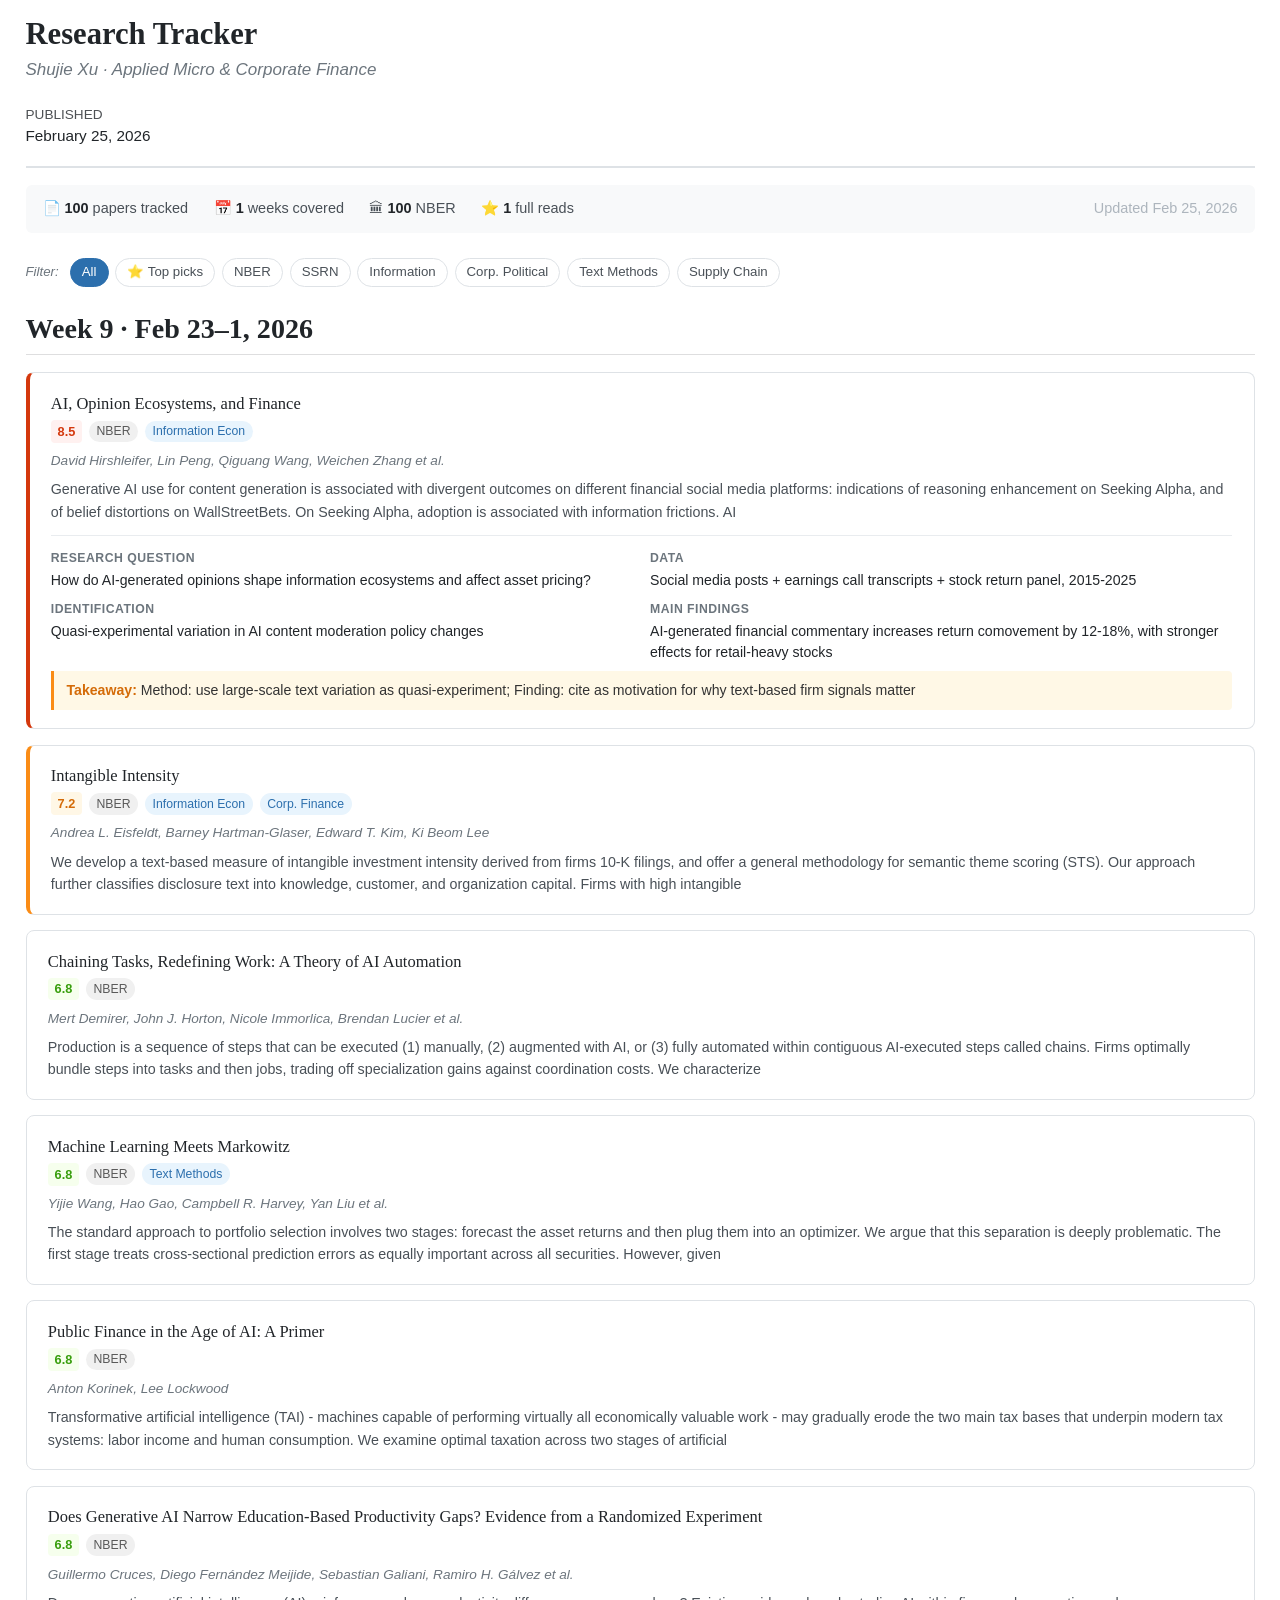
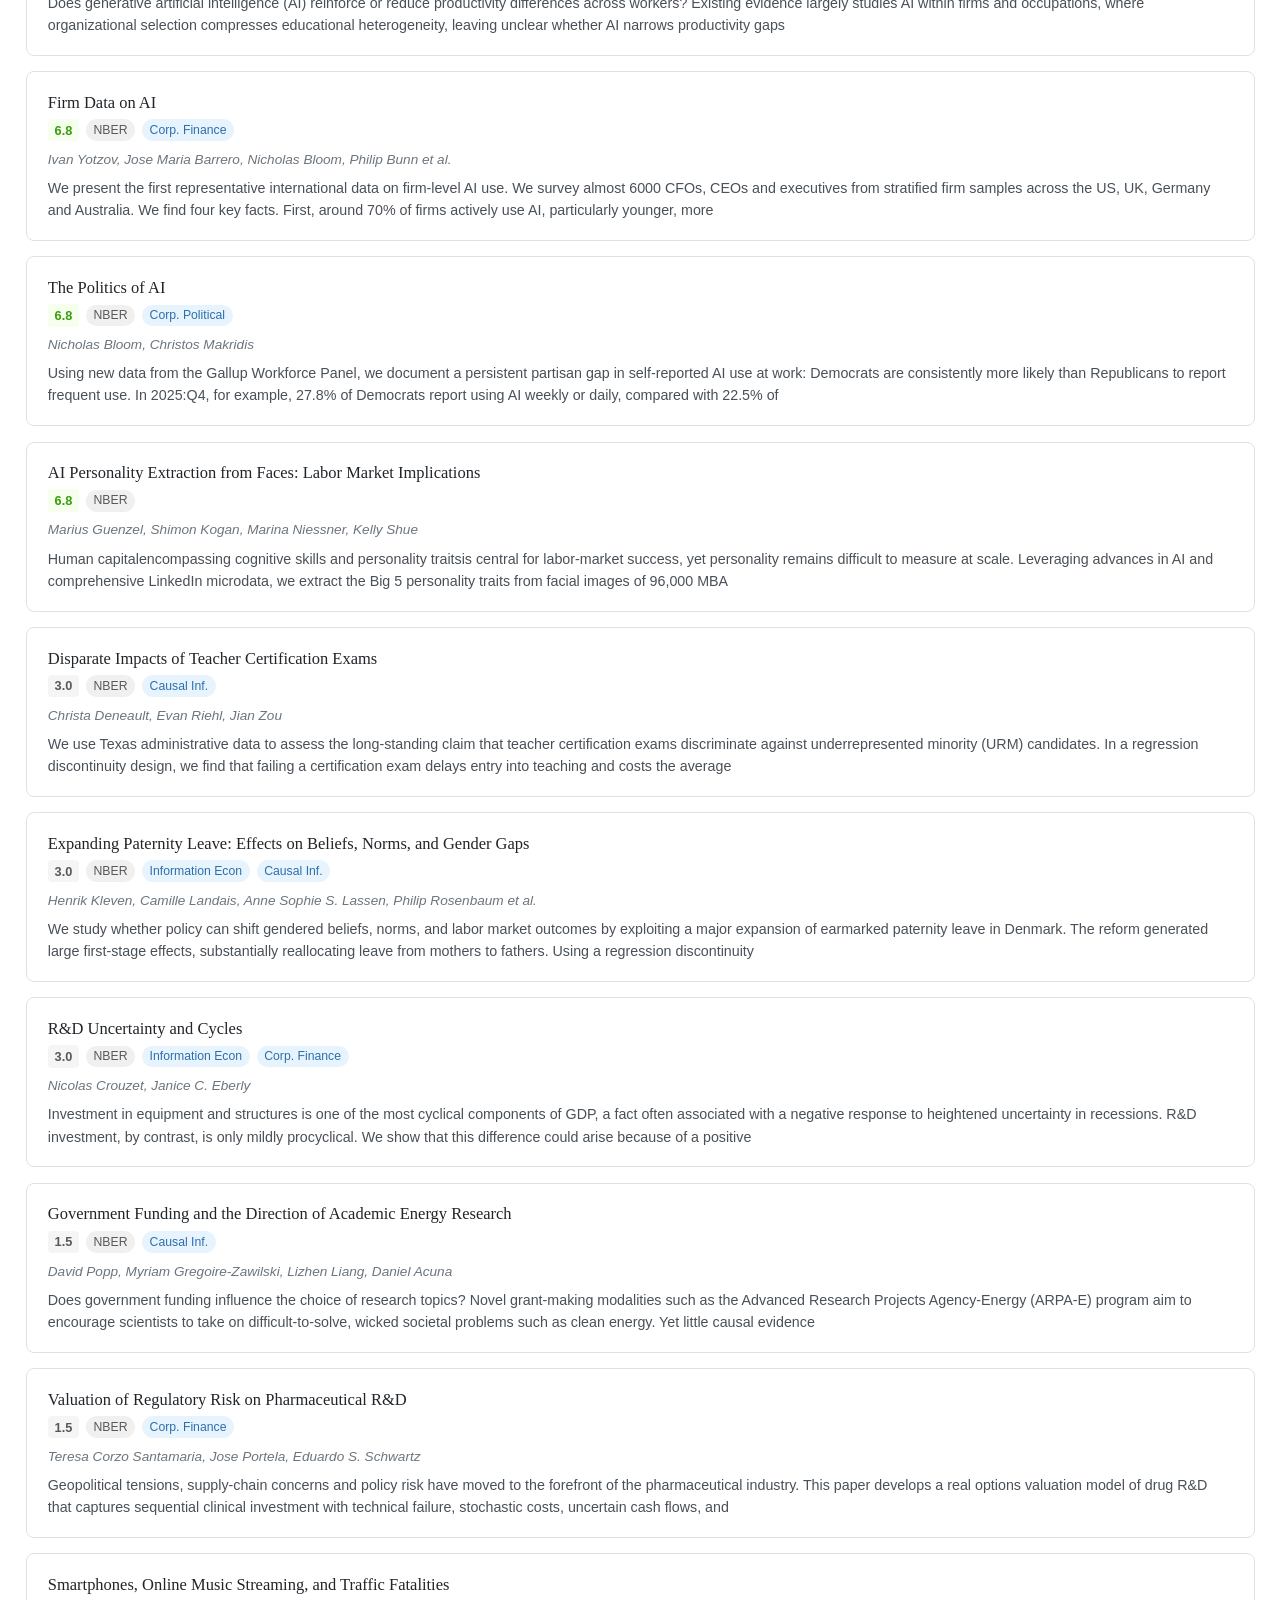
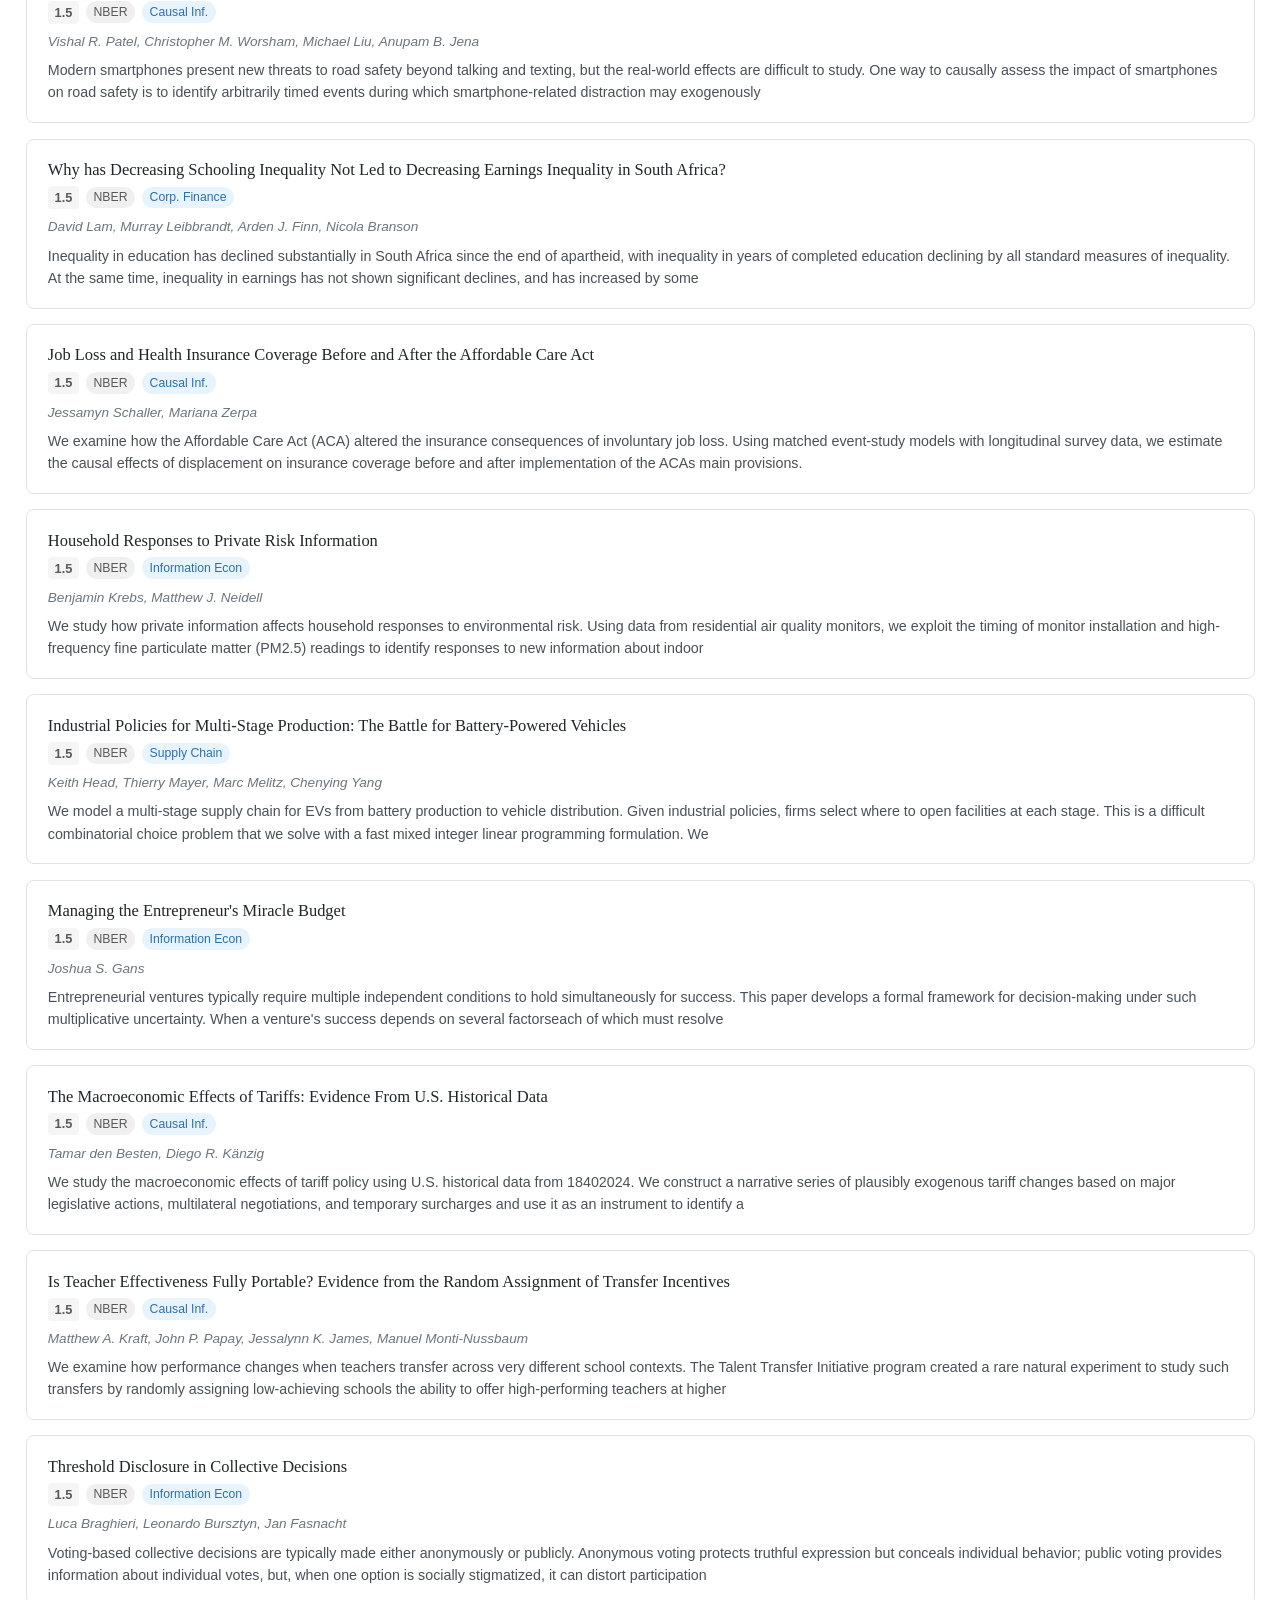
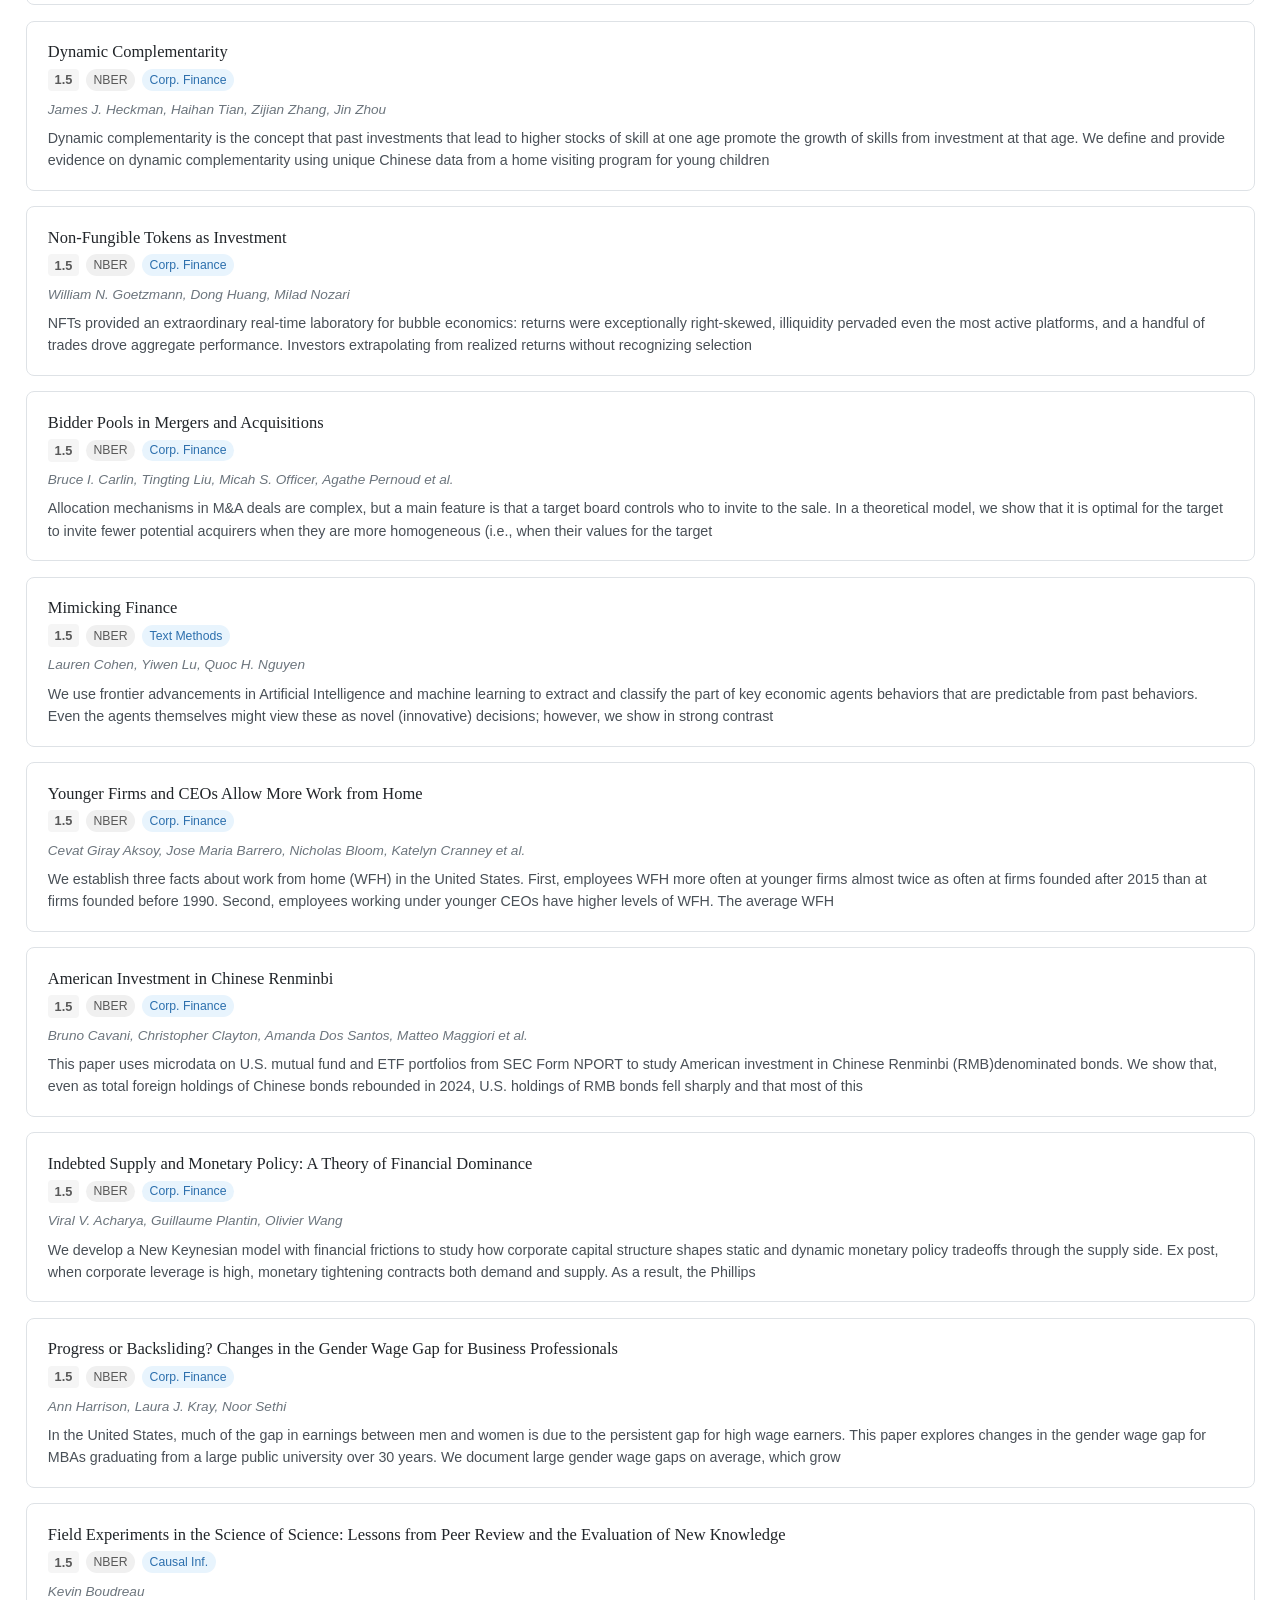
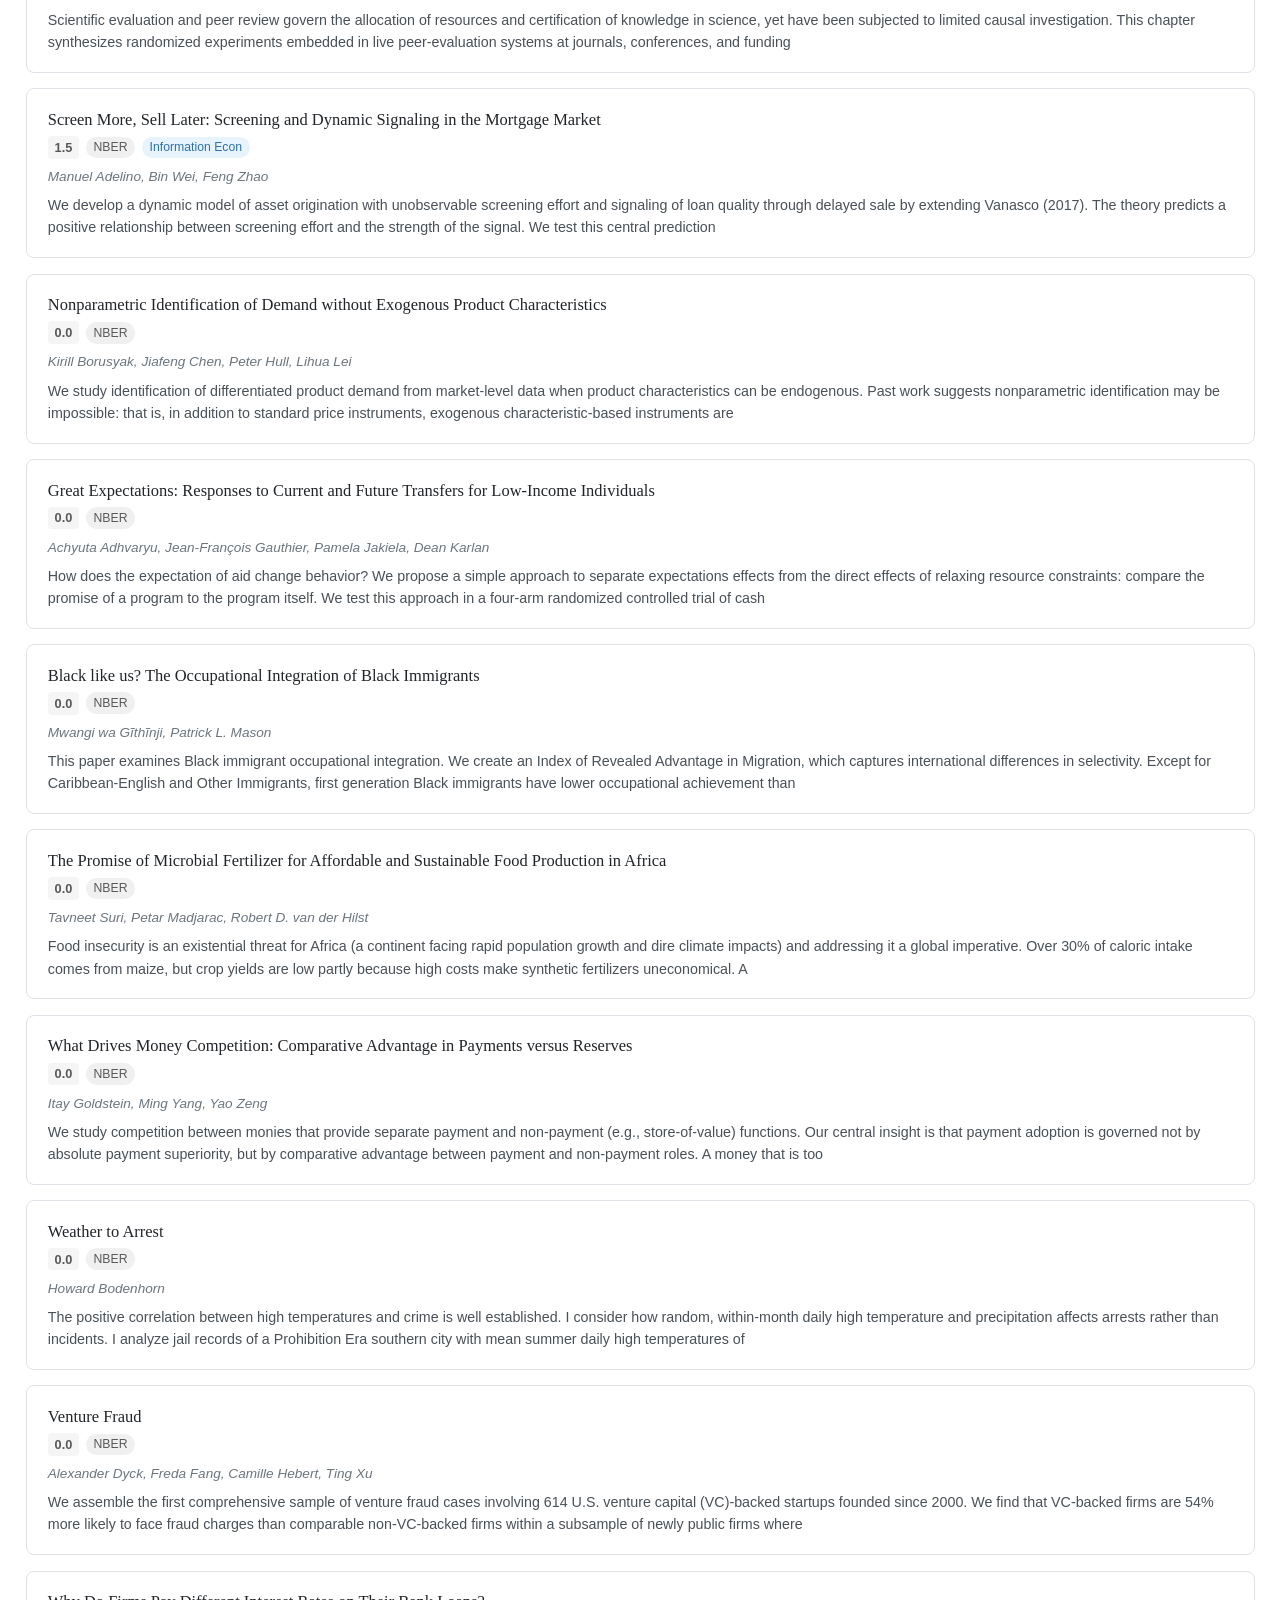
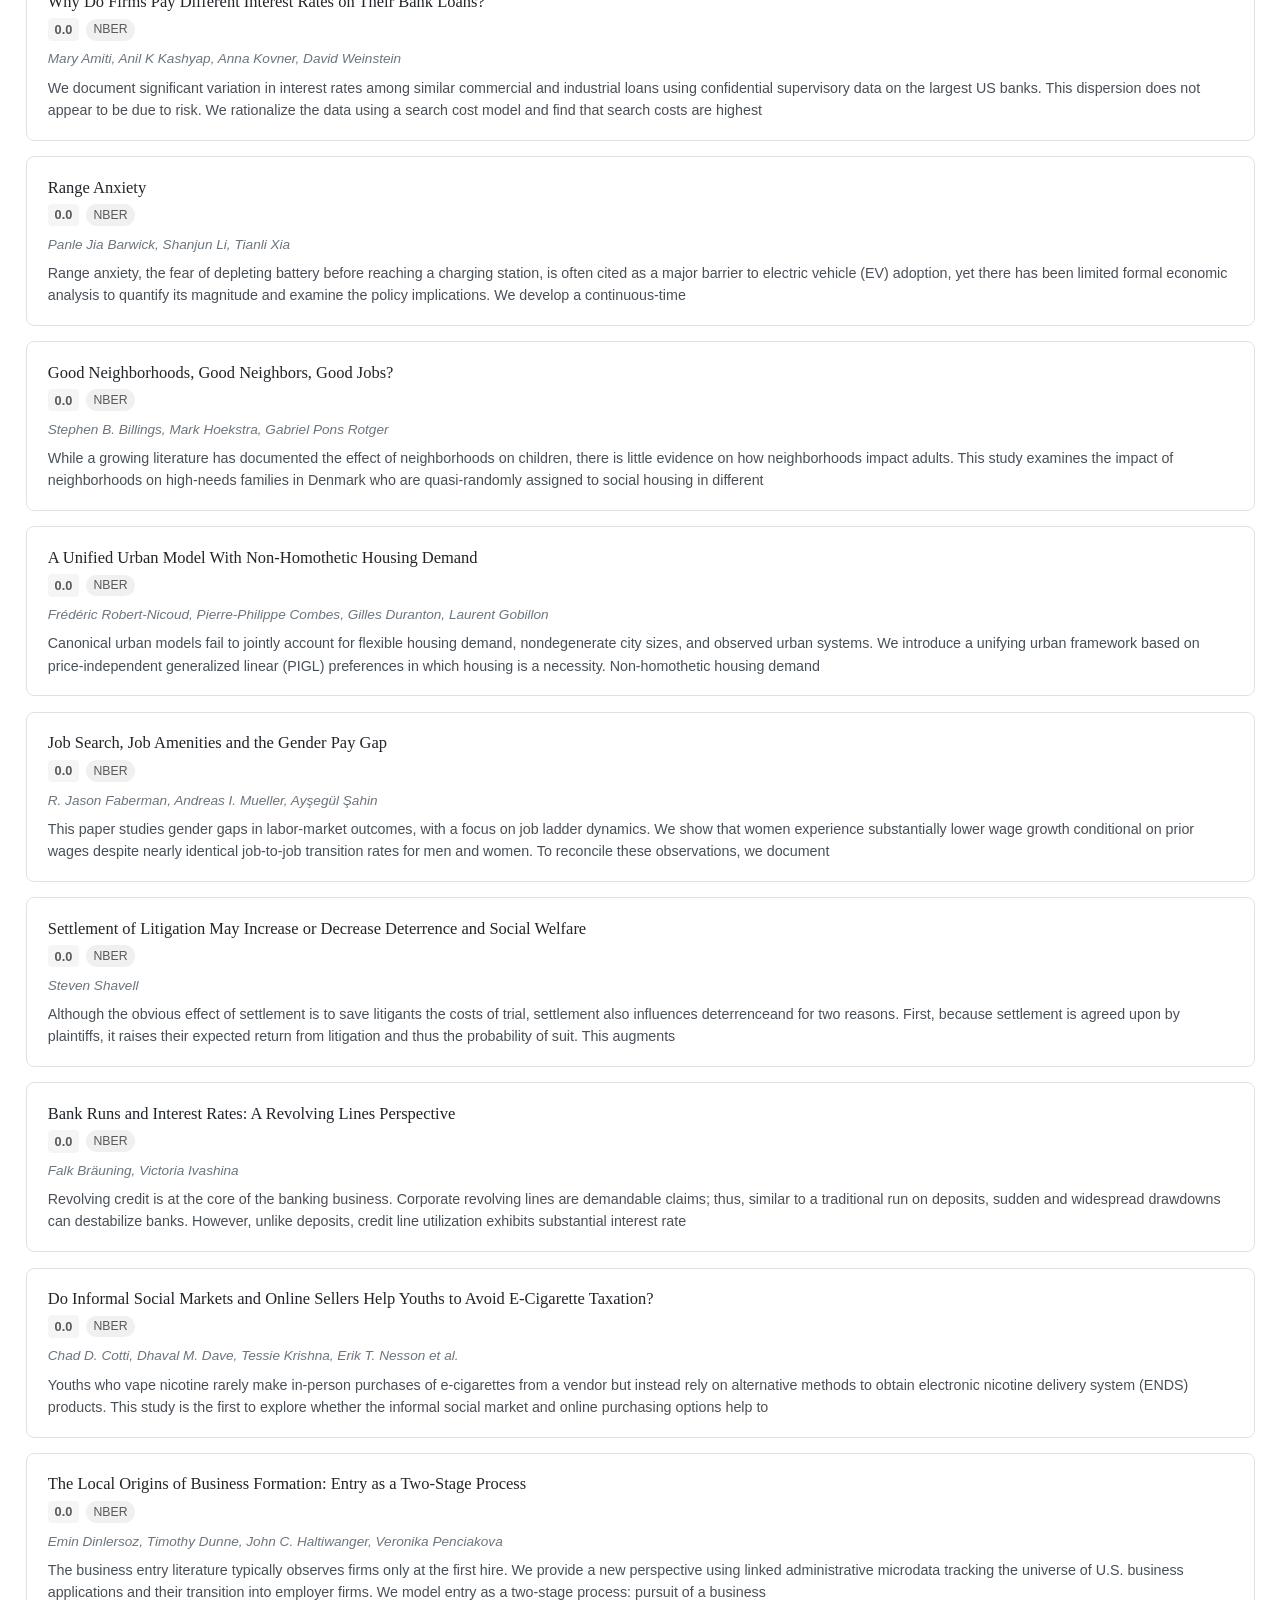
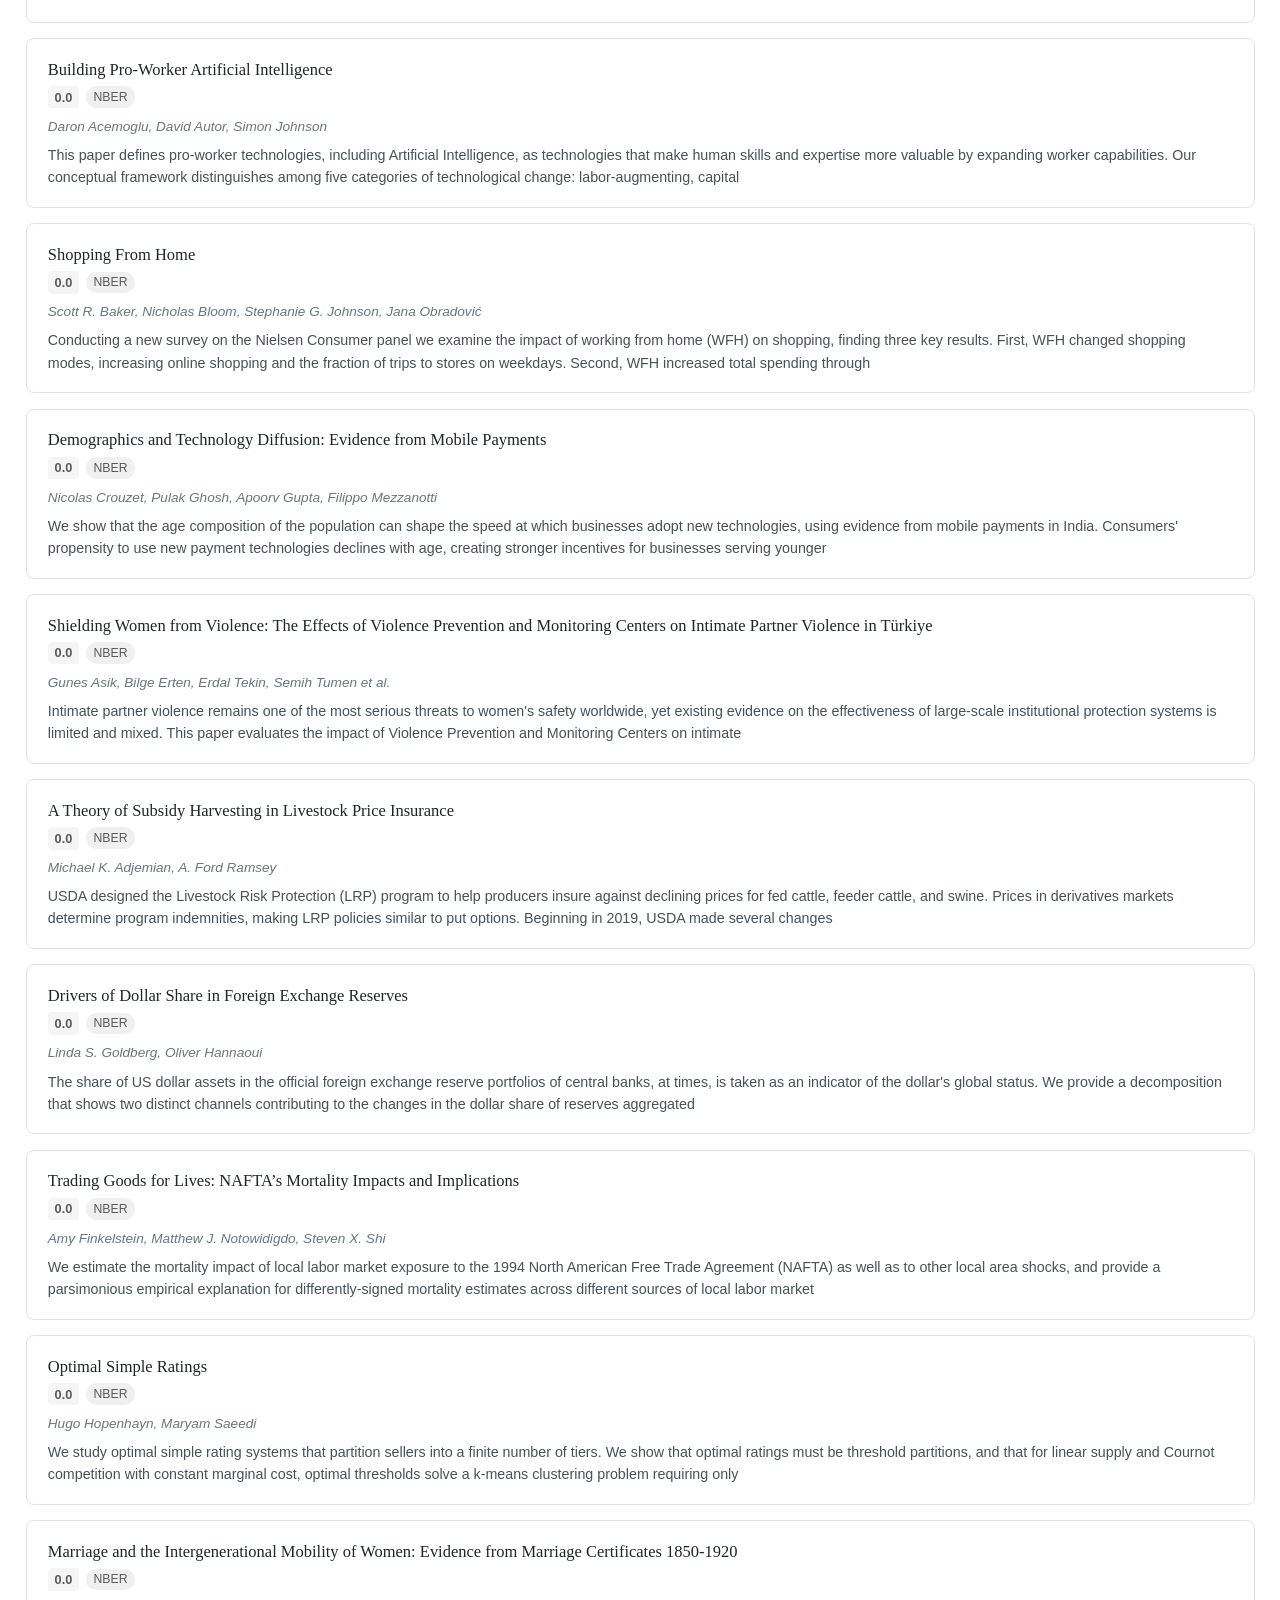
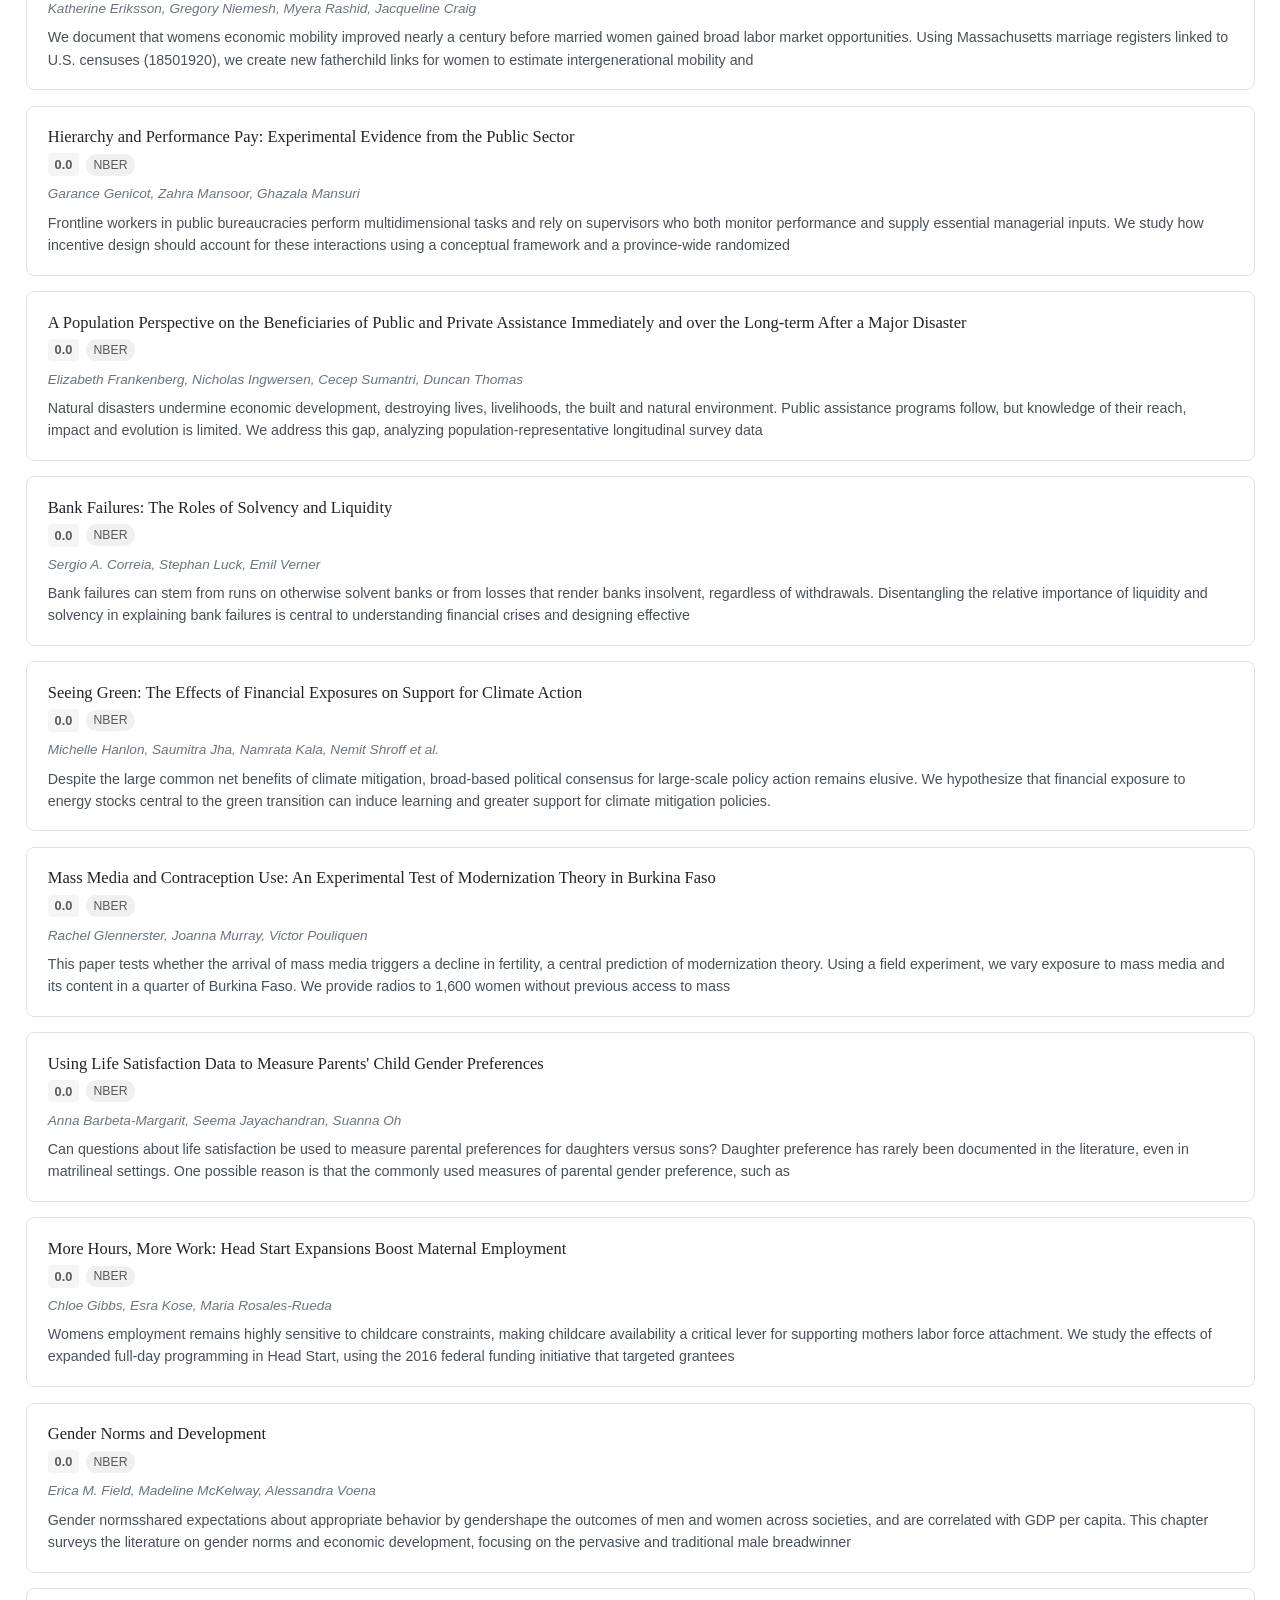
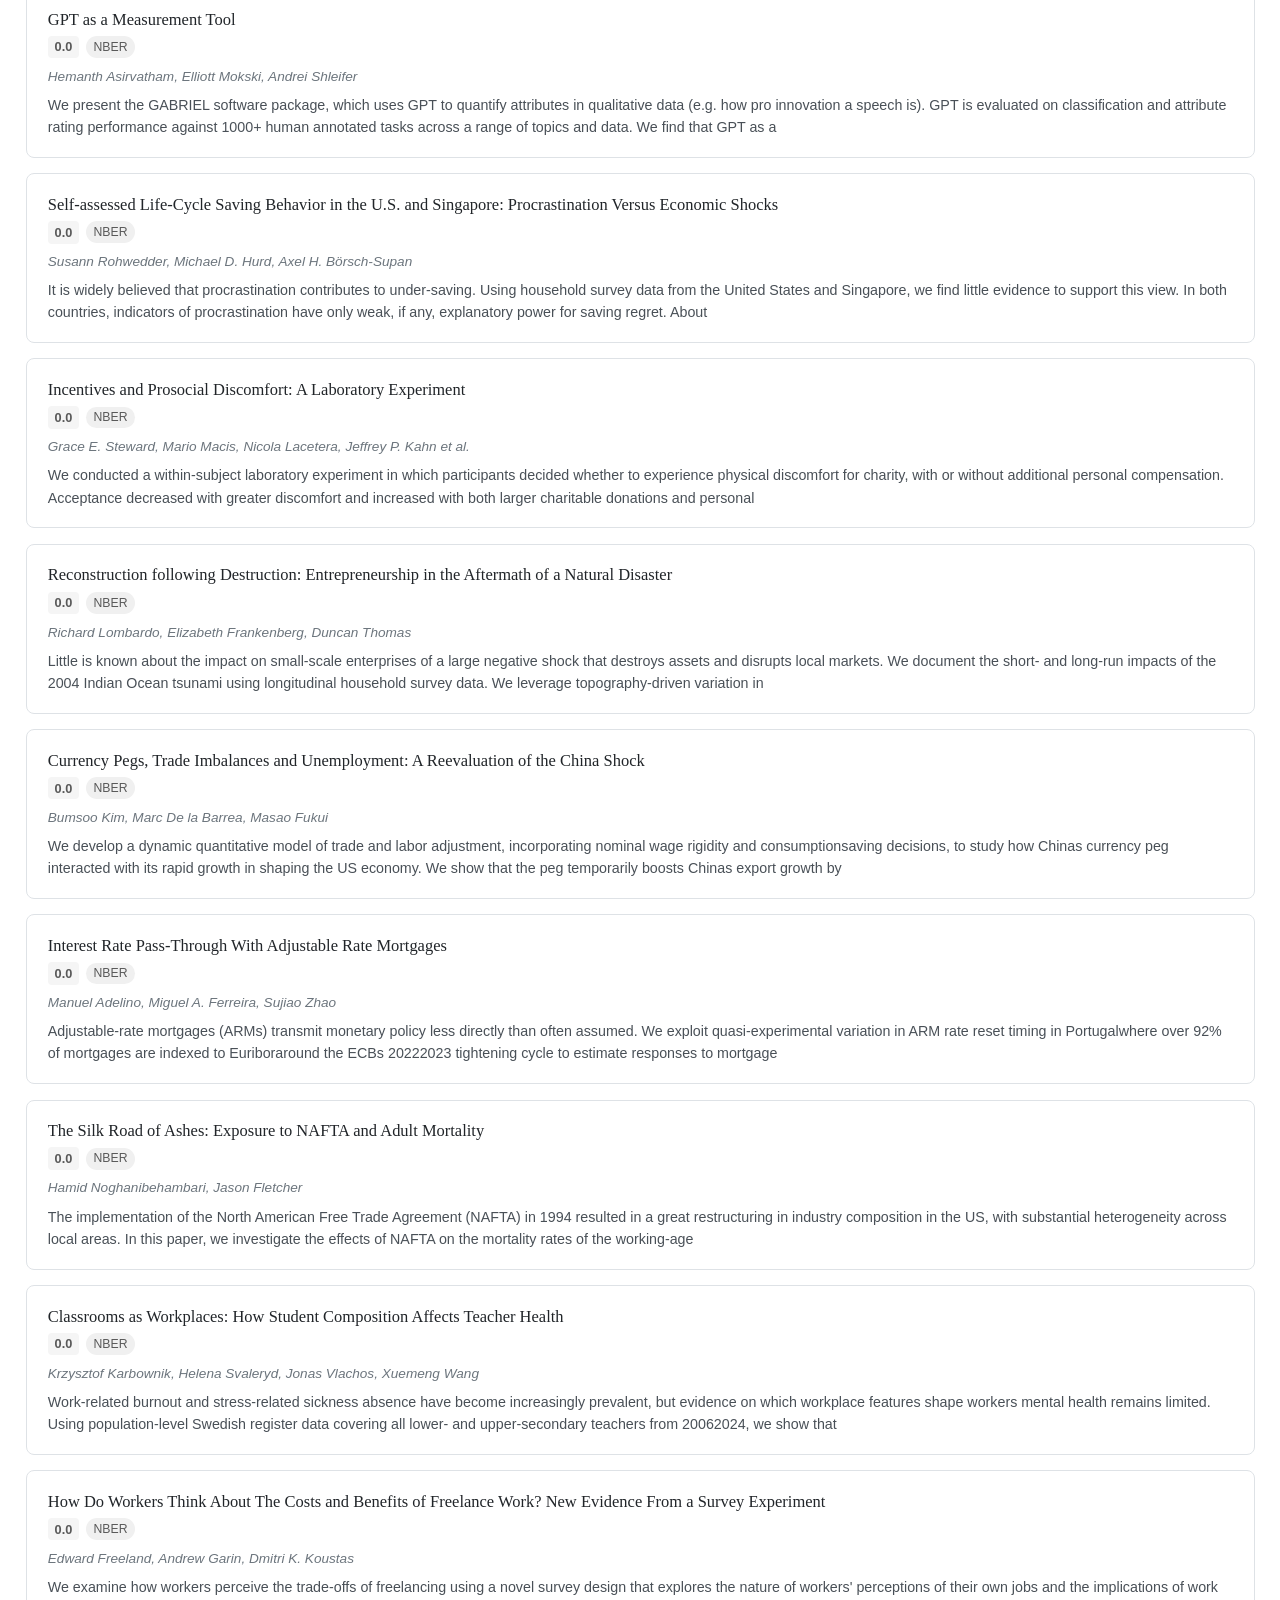
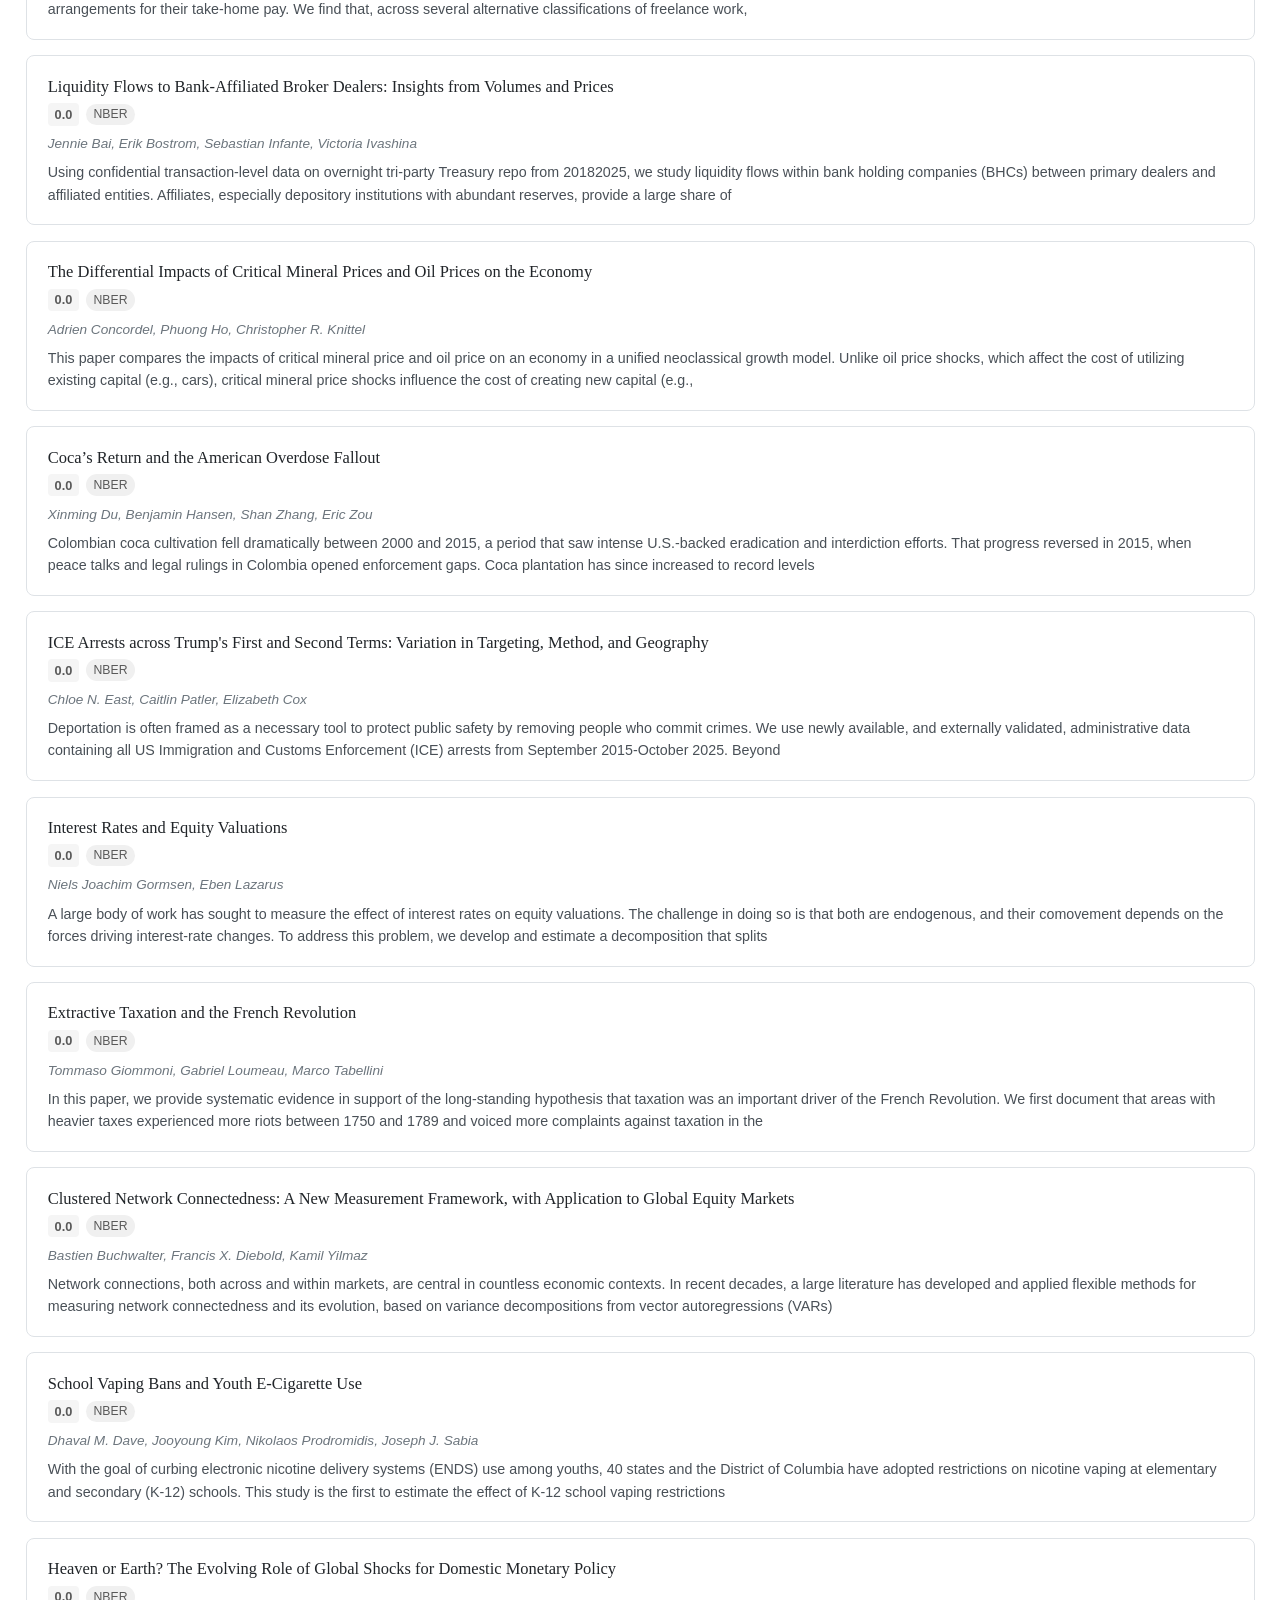
==== commit 93f5267e: "📚 Paper tracker update 2026-02-25" ====
--- a/docs/index.html
+++ b/docs/index.html
@@ -1,5445 +1,1664 @@
 <!DOCTYPE html>
-<html lang="en">
-<head>
-  <meta charset="UTF-8"/>
-  <meta name="viewport" content="width=device-width, initial-scale=1.0"/>
-  <title>Research Tracker · Shujie Xu</title>
-  <meta property="og:title" content="Research Tracker · Shujie Xu"/>
-  <meta property="og:description" content="Weekly NBER + SSRN working paper digest, curated by research area."/>
-  <meta property="og:type" content="website"/>
-  <style>
-    @import url('https://fonts.googleapis.com/css2?family=Lora:ital,wght@0,400;0,600;1,400&family=Inter:wght@300;400;500;600&family=JetBrains+Mono:wght@400;500&display=swap');
-
-    /* ── Reset ─────────────────────────────────────────────── */
-    *, *::before, *::after { box-sizing: border-box; margin: 0; padding: 0; }
-
-    /* ── Variables ──────────────────────────────────────────── */
-    :root {
-      --bg:        #fafaf9;
-      --bg2:       #f3f2ef;
-      --white:     #ffffff;
-      --border:    #e2ddd8;
-      --border2:   #d0ccc6;
-      --text:      #1c1917;
-      --text2:     #44403c;
-      --muted:     #78716c;
-      --accent:    #1d4ed8;
-      --accent2:   #1e40af;
-      --accent-bg: #eff6ff;
-      --green:     #166534;
-      --green-bg:  #f0fdf4;
-      --amber:     #92400e;
-      --amber-bg:  #fffbeb;
-      --red:       #991b1b;
-      --red-bg:    #fef2f2;
-      --sidebar-w: 260px;
-      --sans:      'Inter', -apple-system, 'Helvetica Neue', sans-serif;
-      --serif:     'Lora', Georgia, 'Times New Roman', serif;
-      --mono:      'JetBrains Mono', 'SF Mono', 'Menlo', 'Consolas', 'PingFang SC', 'Heiti SC', monospace;
+<html xmlns="http://www.w3.org/1999/xhtml" lang="en" xml:lang="en"><head>
+
+<meta charset="utf-8">
+<meta name="generator" content="quarto-1.8.27">
+
+<meta name="viewport" content="width=device-width, initial-scale=1.0, user-scalable=yes">
+
+<meta name="dcterms.date" content="2026-02-25">
+
+<title>Research Tracker</title>
+<style>
+code{white-space: pre-wrap;}
+span.smallcaps{font-variant: small-caps;}
+div.columns{display: flex; gap: min(4vw, 1.5em);}
+div.column{flex: auto; overflow-x: auto;}
+div.hanging-indent{margin-left: 1.5em; text-indent: -1.5em;}
+ul.task-list{list-style: none;}
+ul.task-list li input[type="checkbox"] {
+  width: 0.8em;
+  margin: 0 0.8em 0.2em -1em; /* quarto-specific, see https://github.com/quarto-dev/quarto-cli/issues/4556 */ 
+  vertical-align: middle;
+}
+</style>
+
+
+<script src="index_files/libs/clipboard/clipboard.min.js"></script>
+<script src="index_files/libs/quarto-html/quarto.js" type="module"></script>
+<script src="index_files/libs/quarto-html/tabsets/tabsets.js" type="module"></script>
+<script src="index_files/libs/quarto-html/axe/axe-check.js" type="module"></script>
+<script src="index_files/libs/quarto-html/popper.min.js"></script>
+<script src="index_files/libs/quarto-html/tippy.umd.min.js"></script>
+<script src="index_files/libs/quarto-html/anchor.min.js"></script>
+<link href="index_files/libs/quarto-html/tippy.css" rel="stylesheet">
+<link href="index_files/libs/quarto-html/quarto-syntax-highlighting-ed96de9b727972fe78a7b5d16c58bf87.css" rel="stylesheet" id="quarto-text-highlighting-styles">
+<script src="index_files/libs/bootstrap/bootstrap.min.js"></script>
+<link href="index_files/libs/bootstrap/bootstrap-icons.css" rel="stylesheet">
+<link href="index_files/libs/bootstrap/bootstrap-b3db2d0ac26a8fbd0cc03f3f2f150ae9.min.css" rel="stylesheet" append-hash="true" id="quarto-bootstrap" data-mode="light">
+<style>html{ scroll-behavior: smooth; }</style>
+<meta name="description" content="Weekly NBER + SSRN working paper digest, curated by research area.">
+
+
+</head>
+
+<body class="quarto-light">
+
+<div id="quarto-content" class="page-columns page-rows-contents page-layout-full toc-left">
+<div id="quarto-sidebar-toc-left" class="sidebar toc-left">
+  
+</div>
+<div id="quarto-margin-sidebar" class="sidebar margin-sidebar zindex-bottom">
+</div>
+<main class="content column-page" id="quarto-document-content">
+
+<header id="title-block-header" class="quarto-title-block default">
+<div class="quarto-title">
+<h1 class="title">Research Tracker</h1>
+<p class="subtitle lead">Shujie Xu · Applied Micro &amp; Corporate Finance</p>
+</div>
+
+
+
+<div class="quarto-title-meta column-page">
+
+    
+    <div>
+    <div class="quarto-title-meta-heading">Published</div>
+    <div class="quarto-title-meta-contents">
+      <p class="date">February 25, 2026</p>
+    </div>
+  </div>
+  
+    
+  </div>
+  
+
+
+</header>
+
+
+<div class="tracker-stats">
+  <span class="stat-item">📄 <strong>100</strong> papers tracked</span>
+  <span class="stat-item">📅 <strong>1</strong> weeks covered</span>
+  <span class="stat-item">🏛 <strong>100</strong> NBER</span>
+  
+  <span class="stat-item">⭐ <strong>1</strong> full reads</span>
+  <span class="stat-item" style="margin-left:auto; color:#adb5bd;">Updated Feb 25, 2026</span>
+</div>
+
+<div class="filter-bar" id="filterBar">
+  <span class="filter-label">Filter:</span>
+  <button class="filter-btn active" onclick="filterCards('all', this)">All</button>
+  <button class="filter-btn" onclick="filterCards('top', this)">⭐ Top picks</button>
+  <button class="filter-btn" onclick="filterCards('NBER', this)">NBER</button>
+  <button class="filter-btn" onclick="filterCards('SSRN', this)">SSRN</button>
+  <button class="filter-btn" onclick="filterCards('information', this)">Information</button>
+  <button class="filter-btn" onclick="filterCards('corporate-political', this)">Corp. Political</button>
+  <button class="filter-btn" onclick="filterCards('text-methods', this)">Text Methods</button>
+  <button class="filter-btn" onclick="filterCards('supply-chain', this)">Supply Chain</button>
+</div>
+<section id="2026-w09" class="level2">
+<h2 class="anchored" data-anchor-id="2026-w09">Week 9 · Feb 23–1, 2026</h2>
+<div class="paper-card top-pick" data-score="8.5" data-source="NBER" data-topics="information">
+  <div class="paper-title"><a href="https://www.nber.org/papers/w34807" target="_blank" rel="noopener">AI, Opinion Ecosystems, and Finance</a></div>
+  <div class="paper-meta">
+    <span class="score-badge score-top">8.5</span>
+    <span class="source-tag">NBER</span>
+    <span class="topic-tag" data-topic="information">Information Econ</span>
+  </div>
+  <div class="paper-authors">David Hirshleifer, Lin Peng, Qiguang Wang, Weichen Zhang et al.</div>
+  <p class="paper-abstract">Generative AI use for content generation is associated with divergent outcomes on different financial social media platforms: indications of reasoning enhancement on Seeking Alpha, and of belief distortions on WallStreetBets. On Seeking Alpha, adoption is associated with information frictions. AI</p>
+  
+    <div class="analysis-block">
+      <div class="analysis-grid">
+      <div class="analysis-item">
+        <label>Research Question</label>
+        <p>How do AI-generated opinions shape information ecosystems and affect asset pricing?</p>
+      </div>
+      <div class="analysis-item">
+        <label>Data</label>
+        <p>Social media posts + earnings call transcripts + stock return panel, 2015-2025</p>
+      </div>
+      <div class="analysis-item">
+        <label>Identification</label>
+        <p>Quasi-experimental variation in AI content moderation policy changes</p>
+      </div>
+      <div class="analysis-item">
+        <label>Main Findings</label>
+        <p>AI-generated financial commentary increases return comovement by 12-18%, with stronger effects for retail-heavy stocks</p>
+      </div></div>
+      <div class="takeaway-box"><strong>Takeaway:</strong> Method: use large-scale text variation as quasi-experiment; Finding: cite as motivation for why text-based firm signals matter</div>
+    </div>
+</div>
+<div class="paper-card high-relevance" data-score="7.2" data-source="NBER" data-topics="information,corporate-finance">
+  <div class="paper-title"><a href="https://www.nber.org/papers/w34882" target="_blank" rel="noopener">Intangible Intensity</a></div>
+  <div class="paper-meta">
+    <span class="score-badge score-high">7.2</span>
+    <span class="source-tag">NBER</span>
+    <span class="topic-tag" data-topic="information">Information Econ</span><span class="topic-tag" data-topic="corporate-finance">Corp. Finance</span>
+  </div>
+  <div class="paper-authors">Andrea L. Eisfeldt, Barney Hartman-Glaser, Edward T. Kim, Ki Beom Lee</div>
+  <p class="paper-abstract">We develop a text-based measure of intangible investment intensity derived from firms 10-K filings, and offer a general methodology for semantic theme scoring (STS). Our approach further classifies disclosure text into knowledge, customer, and organization capital. Firms with high intangible</p>
+  
+</div>
+<div class="paper-card" data-score="6.8" data-source="NBER" data-topics="">
+  <div class="paper-title"><a href="https://www.nber.org/papers/w34859" target="_blank" rel="noopener">Chaining Tasks, Redefining Work: A Theory of AI Automation</a></div>
+  <div class="paper-meta">
+    <span class="score-badge score-mid">6.8</span>
+    <span class="source-tag">NBER</span>
+    
+  </div>
+  <div class="paper-authors">Mert Demirer, John J. Horton, Nicole Immorlica, Brendan Lucier et al.</div>
+  <p class="paper-abstract">Production is a sequence of steps that can be executed (1) manually, (2) augmented with AI, or (3) fully automated within contiguous AI-executed steps called chains. Firms optimally bundle steps into tasks and then jobs, trading off specialization gains against coordination costs. We characterize</p>
+  
+</div>
+<div class="paper-card" data-score="6.8" data-source="NBER" data-topics="text-methods">
+  <div class="paper-title"><a href="https://www.nber.org/papers/w34861" target="_blank" rel="noopener">Machine Learning Meets Markowitz</a></div>
+  <div class="paper-meta">
+    <span class="score-badge score-mid">6.8</span>
+    <span class="source-tag">NBER</span>
+    <span class="topic-tag" data-topic="text-methods">Text Methods</span>
+  </div>
+  <div class="paper-authors">Yijie Wang, Hao Gao, Campbell R. Harvey, Yan Liu et al.</div>
+  <p class="paper-abstract">The standard approach to portfolio selection involves two stages: forecast the asset returns and then plug them into an optimizer. We argue that this separation is deeply problematic. The first stage treats cross-sectional prediction errors as equally important across all securities. However, given</p>
+  
+</div>
+<div class="paper-card" data-score="6.8" data-source="NBER" data-topics="">
+  <div class="paper-title"><a href="https://www.nber.org/papers/w34873" target="_blank" rel="noopener">Public Finance in the Age of AI: A Primer</a></div>
+  <div class="paper-meta">
+    <span class="score-badge score-mid">6.8</span>
+    <span class="source-tag">NBER</span>
+    
+  </div>
+  <div class="paper-authors">Anton Korinek, Lee Lockwood</div>
+  <p class="paper-abstract">Transformative artificial intelligence (TAI) - machines capable of performing virtually all economically valuable work - may gradually erode the two main tax bases that underpin modern tax systems: labor income and human consumption. We examine optimal taxation across two stages of artificial</p>
+  
+</div>
+<div class="paper-card" data-score="6.8" data-source="NBER" data-topics="">
+  <div class="paper-title"><a href="https://www.nber.org/papers/w34851" target="_blank" rel="noopener">Does Generative AI Narrow Education-Based Productivity Gaps? Evidence from a Randomized Experiment</a></div>
+  <div class="paper-meta">
+    <span class="score-badge score-mid">6.8</span>
+    <span class="source-tag">NBER</span>
+    
+  </div>
+  <div class="paper-authors">Guillermo Cruces, Diego Fernández Meijide, Sebastian Galiani, Ramiro H. Gálvez et al.</div>
+  <p class="paper-abstract">Does generative artificial intelligence (AI) reinforce or reduce productivity differences across workers? Existing evidence largely studies AI within firms and occupations, where organizational selection compresses educational heterogeneity, leaving unclear whether AI narrows productivity gaps</p>
+  
+</div>
+<div class="paper-card" data-score="6.8" data-source="NBER" data-topics="corporate-finance">
+  <div class="paper-title"><a href="https://www.nber.org/papers/w34836" target="_blank" rel="noopener">Firm Data on AI</a></div>
+  <div class="paper-meta">
+    <span class="score-badge score-mid">6.8</span>
+    <span class="source-tag">NBER</span>
+    <span class="topic-tag" data-topic="corporate-finance">Corp. Finance</span>
+  </div>
+  <div class="paper-authors">Ivan Yotzov, Jose Maria Barrero, Nicholas Bloom, Philip Bunn et al.</div>
+  <p class="paper-abstract">We present the first representative international data on firm-level AI use. We survey almost 6000 CFOs, CEOs and executives from stratified firm samples across the US, UK, Germany and Australia. We find four key facts. First, around 70% of firms actively use AI, particularly younger, more</p>
+  
+</div>
+<div class="paper-card" data-score="6.8" data-source="NBER" data-topics="corporate-political">
+  <div class="paper-title"><a href="https://www.nber.org/papers/w34813" target="_blank" rel="noopener">The Politics of AI</a></div>
+  <div class="paper-meta">
+    <span class="score-badge score-mid">6.8</span>
+    <span class="source-tag">NBER</span>
+    <span class="topic-tag" data-topic="corporate-political">Corp. Political</span>
+  </div>
+  <div class="paper-authors">Nicholas Bloom, Christos Makridis</div>
+  <p class="paper-abstract">Using new data from the Gallup Workforce Panel, we document a persistent partisan gap in self-reported AI use at work: Democrats are consistently more likely than Republicans to report frequent use. In 2025:Q4, for example, 27.8% of Democrats report using AI weekly or daily, compared with 22.5% of</p>
+  
+</div>
+<div class="paper-card" data-score="6.8" data-source="NBER" data-topics="">
+  <div class="paper-title"><a href="https://www.nber.org/papers/w34808" target="_blank" rel="noopener">AI Personality Extraction from Faces: Labor Market Implications</a></div>
+  <div class="paper-meta">
+    <span class="score-badge score-mid">6.8</span>
+    <span class="source-tag">NBER</span>
+    
+  </div>
+  <div class="paper-authors">Marius Guenzel, Shimon Kogan, Marina Niessner, Kelly Shue</div>
+  <p class="paper-abstract">Human capitalencompassing cognitive skills and personality traitsis central for labor-market success, yet personality remains difficult to measure at scale. Leveraging advances in AI and comprehensive LinkedIn microdata, we extract the Big 5 personality traits from facial images of 96,000 MBA</p>
+  
+</div>
+<div class="paper-card" data-score="3" data-source="NBER" data-topics="causal-inference">
+  <div class="paper-title"><a href="https://www.nber.org/papers/w34860" target="_blank" rel="noopener">Disparate Impacts of Teacher Certification Exams</a></div>
+  <div class="paper-meta">
+    <span class="score-badge score-low">3.0</span>
+    <span class="source-tag">NBER</span>
+    <span class="topic-tag" data-topic="causal-inference">Causal Inf.</span>
+  </div>
+  <div class="paper-authors">Christa Deneault, Evan Riehl, Jian Zou</div>
+  <p class="paper-abstract">We use Texas administrative data to assess the long-standing claim that teacher certification exams discriminate against underrepresented minority (URM) candidates. In a regression discontinuity design, we find that failing a certification exam delays entry into teaching and costs the average</p>
+  
+</div>
+<div class="paper-card" data-score="3" data-source="NBER" data-topics="information,causal-inference">
+  <div class="paper-title"><a href="https://www.nber.org/papers/w34862" target="_blank" rel="noopener">Expanding Paternity Leave: Effects on Beliefs, Norms, and Gender Gaps</a></div>
+  <div class="paper-meta">
+    <span class="score-badge score-low">3.0</span>
+    <span class="source-tag">NBER</span>
+    <span class="topic-tag" data-topic="information">Information Econ</span><span class="topic-tag" data-topic="causal-inference">Causal Inf.</span>
+  </div>
+  <div class="paper-authors">Henrik Kleven, Camille Landais, Anne Sophie S. Lassen, Philip Rosenbaum et al.</div>
+  <p class="paper-abstract">We study whether policy can shift gendered beliefs, norms, and labor market outcomes by exploiting a major expansion of earmarked paternity leave in Denmark. The reform generated large first-stage effects, substantially reallocating leave from mothers to fathers. Using a regression discontinuity</p>
+  
+</div>
+<div class="paper-card" data-score="3" data-source="NBER" data-topics="information,corporate-finance">
+  <div class="paper-title"><a href="https://www.nber.org/papers/w34838" target="_blank" rel="noopener">R&amp;D Uncertainty and Cycles</a></div>
+  <div class="paper-meta">
+    <span class="score-badge score-low">3.0</span>
+    <span class="source-tag">NBER</span>
+    <span class="topic-tag" data-topic="information">Information Econ</span><span class="topic-tag" data-topic="corporate-finance">Corp. Finance</span>
+  </div>
+  <div class="paper-authors">Nicolas Crouzet, Janice C. Eberly</div>
+  <p class="paper-abstract">Investment in equipment and structures is one of the most cyclical components of GDP, a fact often associated with a negative response to heightened uncertainty in recessions. R&amp;D investment, by contrast, is only mildly procyclical. We show that this difference could arise because of a positive</p>
+  
+</div>
+<div class="paper-card" data-score="1.5" data-source="NBER" data-topics="causal-inference">
+  <div class="paper-title"><a href="https://www.nber.org/papers/w34856" target="_blank" rel="noopener">Government Funding and the Direction of Academic Energy Research</a></div>
+  <div class="paper-meta">
+    <span class="score-badge score-low">1.5</span>
+    <span class="source-tag">NBER</span>
+    <span class="topic-tag" data-topic="causal-inference">Causal Inf.</span>
+  </div>
+  <div class="paper-authors">David Popp, Myriam Gregoire-Zawilski, Lizhen Liang, Daniel Acuna</div>
+  <p class="paper-abstract">Does government funding influence the choice of research topics? Novel grant-making modalities such as the Advanced Research Projects Agency-Energy (ARPA-E) program aim to encourage scientists to take on difficult-to-solve, wicked societal problems such as clean energy. Yet little causal evidence</p>
+  
+</div>
+<div class="paper-card" data-score="1.5" data-source="NBER" data-topics="corporate-finance">
+  <div class="paper-title"><a href="https://www.nber.org/papers/w34863" target="_blank" rel="noopener">Valuation of Regulatory Risk on Pharmaceutical R&amp;D</a></div>
+  <div class="paper-meta">
+    <span class="score-badge score-low">1.5</span>
+    <span class="source-tag">NBER</span>
+    <span class="topic-tag" data-topic="corporate-finance">Corp. Finance</span>
+  </div>
+  <div class="paper-authors">Teresa Corzo Santamaria, Jose Portela, Eduardo S. Schwartz</div>
+  <p class="paper-abstract">Geopolitical tensions, supply-chain concerns and policy risk have moved to the forefront of the pharmaceutical industry. This paper develops a real options valuation model of drug R&amp;D that captures sequential clinical investment with technical failure, stochastic costs, uncertain cash flows, and</p>
+  
+</div>
+<div class="paper-card" data-score="1.5" data-source="NBER" data-topics="causal-inference">
+  <div class="paper-title"><a href="https://www.nber.org/papers/w34866" target="_blank" rel="noopener">Smartphones, Online Music Streaming, and Traffic Fatalities</a></div>
+  <div class="paper-meta">
+    <span class="score-badge score-low">1.5</span>
+    <span class="source-tag">NBER</span>
+    <span class="topic-tag" data-topic="causal-inference">Causal Inf.</span>
+  </div>
+  <div class="paper-authors">Vishal R. Patel, Christopher M. Worsham, Michael Liu, Anupam B. Jena</div>
+  <p class="paper-abstract">Modern smartphones present new threats to road safety beyond talking and texting, but the real-world effects are difficult to study. One way to causally assess the impact of smartphones on road safety is to identify arbitrarily timed events during which smartphone-related distraction may exogenously</p>
+  
+</div>
+<div class="paper-card" data-score="1.5" data-source="NBER" data-topics="corporate-finance">
+  <div class="paper-title"><a href="https://www.nber.org/papers/w34869" target="_blank" rel="noopener">Why has Decreasing Schooling Inequality Not Led to Decreasing Earnings Inequality in South Africa?</a></div>
+  <div class="paper-meta">
+    <span class="score-badge score-low">1.5</span>
+    <span class="source-tag">NBER</span>
+    <span class="topic-tag" data-topic="corporate-finance">Corp. Finance</span>
+  </div>
+  <div class="paper-authors">David Lam, Murray Leibbrandt, Arden J. Finn, Nicola Branson</div>
+  <p class="paper-abstract">Inequality in education has declined substantially in South Africa since the end of apartheid, with inequality in years of completed education declining by all standard measures of inequality. At the same time, inequality in earnings has not shown significant declines, and has increased by some</p>
+  
+</div>
+<div class="paper-card" data-score="1.5" data-source="NBER" data-topics="causal-inference">
+  <div class="paper-title"><a href="https://www.nber.org/papers/w34874" target="_blank" rel="noopener">Job Loss and Health Insurance Coverage Before and After the Affordable Care Act</a></div>
+  <div class="paper-meta">
+    <span class="score-badge score-low">1.5</span>
+    <span class="source-tag">NBER</span>
+    <span class="topic-tag" data-topic="causal-inference">Causal Inf.</span>
+  </div>
+  <div class="paper-authors">Jessamyn Schaller, Mariana Zerpa</div>
+  <p class="paper-abstract">We examine how the Affordable Care Act (ACA) altered the insurance consequences of involuntary job loss. Using matched event-study models with longitudinal survey data, we estimate the causal effects of displacement on insurance coverage before and after implementation of the ACAs main provisions.</p>
+  
+</div>
+<div class="paper-card" data-score="1.5" data-source="NBER" data-topics="information">
+  <div class="paper-title"><a href="https://www.nber.org/papers/w34875" target="_blank" rel="noopener">Household Responses to Private Risk Information</a></div>
+  <div class="paper-meta">
+    <span class="score-badge score-low">1.5</span>
+    <span class="source-tag">NBER</span>
+    <span class="topic-tag" data-topic="information">Information Econ</span>
+  </div>
+  <div class="paper-authors">Benjamin Krebs, Matthew J. Neidell</div>
+  <p class="paper-abstract">We study how private information affects household responses to environmental risk. Using data from residential air quality monitors, we exploit the timing of monitor installation and high-frequency fine particulate matter (PM2.5) readings to identify responses to new information about indoor</p>
+  
+</div>
+<div class="paper-card" data-score="1.5" data-source="NBER" data-topics="supply-chain">
+  <div class="paper-title"><a href="https://www.nber.org/papers/w34884" target="_blank" rel="noopener">Industrial Policies for Multi-Stage Production: The Battle for Battery-Powered Vehicles</a></div>
+  <div class="paper-meta">
+    <span class="score-badge score-low">1.5</span>
+    <span class="source-tag">NBER</span>
+    <span class="topic-tag" data-topic="supply-chain">Supply Chain</span>
+  </div>
+  <div class="paper-authors">Keith Head, Thierry Mayer, Marc Melitz, Chenying Yang</div>
+  <p class="paper-abstract">We model a multi-stage supply chain for EVs from battery production to vehicle distribution. Given industrial policies, firms select where to open facilities at each stage. This is a difficult combinatorial choice problem that we solve with a fast mixed integer linear programming formulation. We</p>
+  
+</div>
+<div class="paper-card" data-score="1.5" data-source="NBER" data-topics="information">
+  <div class="paper-title"><a href="https://www.nber.org/papers/w34850" target="_blank" rel="noopener">Managing the Entrepreneur's Miracle Budget</a></div>
+  <div class="paper-meta">
+    <span class="score-badge score-low">1.5</span>
+    <span class="source-tag">NBER</span>
+    <span class="topic-tag" data-topic="information">Information Econ</span>
+  </div>
+  <div class="paper-authors">Joshua S. Gans</div>
+  <p class="paper-abstract">Entrepreneurial ventures typically require multiple independent conditions to hold simultaneously for success. This paper develops a formal framework for decision-making under such multiplicative uncertainty. When a venture's success depends on several factorseach of which must resolve</p>
+  
+</div>
+<div class="paper-card" data-score="1.5" data-source="NBER" data-topics="causal-inference">
+  <div class="paper-title"><a href="https://www.nber.org/papers/w34852" target="_blank" rel="noopener">The Macroeconomic Effects of Tariffs: Evidence From U.S. Historical Data</a></div>
+  <div class="paper-meta">
+    <span class="score-badge score-low">1.5</span>
+    <span class="source-tag">NBER</span>
+    <span class="topic-tag" data-topic="causal-inference">Causal Inf.</span>
+  </div>
+  <div class="paper-authors">Tamar den Besten, Diego R. Känzig</div>
+  <p class="paper-abstract">We study the macroeconomic effects of tariff policy using U.S. historical data from 18402024. We construct a narrative series of plausibly exogenous tariff changes  based on major legislative actions, multilateral negotiations, and temporary surcharges  and use it as an instrument to identify a</p>
+  
+</div>
+<div class="paper-card" data-score="1.5" data-source="NBER" data-topics="causal-inference">
+  <div class="paper-title"><a href="https://www.nber.org/papers/w34845" target="_blank" rel="noopener">Is Teacher Effectiveness Fully Portable? Evidence from the Random Assignment of Transfer Incentives</a></div>
+  <div class="paper-meta">
+    <span class="score-badge score-low">1.5</span>
+    <span class="source-tag">NBER</span>
+    <span class="topic-tag" data-topic="causal-inference">Causal Inf.</span>
+  </div>
+  <div class="paper-authors">Matthew A. Kraft, John P. Papay, Jessalynn K. James, Manuel Monti-Nussbaum</div>
+  <p class="paper-abstract">We examine how performance changes when teachers transfer across very different school contexts. The Talent Transfer Initiative program created a rare natural experiment to study such transfers by randomly assigning low-achieving schools the ability to offer high-performing teachers at higher</p>
+  
+</div>
+<div class="paper-card" data-score="1.5" data-source="NBER" data-topics="information">
+  <div class="paper-title"><a href="https://www.nber.org/papers/w34827" target="_blank" rel="noopener">Threshold Disclosure in Collective Decisions</a></div>
+  <div class="paper-meta">
+    <span class="score-badge score-low">1.5</span>
+    <span class="source-tag">NBER</span>
+    <span class="topic-tag" data-topic="information">Information Econ</span>
+  </div>
+  <div class="paper-authors">Luca Braghieri, Leonardo Bursztyn, Jan Fasnacht</div>
+  <p class="paper-abstract">Voting-based collective decisions are typically made either anonymously or publicly. Anonymous voting protects truthful expression but conceals individual behavior; public voting provides information about individual votes, but, when one option is socially stigmatized, it can distort participation</p>
+  
+</div>
+<div class="paper-card" data-score="1.5" data-source="NBER" data-topics="corporate-finance">
+  <div class="paper-title"><a href="https://www.nber.org/papers/w34833" target="_blank" rel="noopener">Dynamic Complementarity</a></div>
+  <div class="paper-meta">
+    <span class="score-badge score-low">1.5</span>
+    <span class="source-tag">NBER</span>
+    <span class="topic-tag" data-topic="corporate-finance">Corp. Finance</span>
+  </div>
+  <div class="paper-authors">James J. Heckman, Haihan Tian, Zijian Zhang, Jin Zhou</div>
+  <p class="paper-abstract">Dynamic complementarity is the concept that past investments that lead to higher stocks of skill at one age promote the growth of skills from investment at that age. We define and provide evidence on dynamic complementarity using unique Chinese data from a home visiting program for young children</p>
+  
+</div>
+<div class="paper-card" data-score="1.5" data-source="NBER" data-topics="corporate-finance">
+  <div class="paper-title"><a href="https://www.nber.org/papers/w34837" target="_blank" rel="noopener">Non-Fungible Tokens as Investment</a></div>
+  <div class="paper-meta">
+    <span class="score-badge score-low">1.5</span>
+    <span class="source-tag">NBER</span>
+    <span class="topic-tag" data-topic="corporate-finance">Corp. Finance</span>
+  </div>
+  <div class="paper-authors">William N. Goetzmann, Dong Huang, Milad Nozari</div>
+  <p class="paper-abstract">NFTs provided an extraordinary real-time laboratory for bubble economics: returns were exceptionally right-skewed, illiquidity pervaded even the most active platforms, and a handful of trades drove aggregate performance. Investors extrapolating from realized returns without recognizing selection</p>
+  
+</div>
+<div class="paper-card" data-score="1.5" data-source="NBER" data-topics="corporate-finance">
+  <div class="paper-title"><a href="https://www.nber.org/papers/w34846" target="_blank" rel="noopener">Bidder Pools in Mergers and Acquisitions</a></div>
+  <div class="paper-meta">
+    <span class="score-badge score-low">1.5</span>
+    <span class="source-tag">NBER</span>
+    <span class="topic-tag" data-topic="corporate-finance">Corp. Finance</span>
+  </div>
+  <div class="paper-authors">Bruce I. Carlin, Tingting Liu, Micah S. Officer, Agathe Pernoud et al.</div>
+  <p class="paper-abstract">Allocation mechanisms in M&amp;A deals are complex, but a main feature is that a target board controls who to invite to the sale. In a theoretical model, we show that it is optimal for the target to invite fewer potential acquirers when they are more homogeneous (i.e., when their values for the target</p>
+  
+</div>
+<div class="paper-card" data-score="1.5" data-source="NBER" data-topics="text-methods">
+  <div class="paper-title"><a href="https://www.nber.org/papers/w34849" target="_blank" rel="noopener">Mimicking Finance</a></div>
+  <div class="paper-meta">
+    <span class="score-badge score-low">1.5</span>
+    <span class="source-tag">NBER</span>
+    <span class="topic-tag" data-topic="text-methods">Text Methods</span>
+  </div>
+  <div class="paper-authors">Lauren Cohen, Yiwen Lu, Quoc H. Nguyen</div>
+  <p class="paper-abstract">We use frontier advancements in Artificial Intelligence and machine learning to extract and classify the part of key economic agents behaviors that are predictable from past behaviors. Even the agents themselves might view these as novel (innovative) decisions; however, we show in strong contrast</p>
+  
+</div>
+<div class="paper-card" data-score="1.5" data-source="NBER" data-topics="corporate-finance">
+  <div class="paper-title"><a href="https://www.nber.org/papers/w34795" target="_blank" rel="noopener">Younger Firms and CEOs Allow More Work from Home</a></div>
+  <div class="paper-meta">
+    <span class="score-badge score-low">1.5</span>
+    <span class="source-tag">NBER</span>
+    <span class="topic-tag" data-topic="corporate-finance">Corp. Finance</span>
+  </div>
+  <div class="paper-authors">Cevat Giray Aksoy, Jose Maria Barrero, Nicholas Bloom, Katelyn Cranney et al.</div>
+  <p class="paper-abstract">We establish three facts about work from home (WFH) in the United States. First, employees WFH more often at younger firms  almost twice as often at firms founded after 2015 than at firms founded before 1990. Second, employees working under younger CEOs have higher levels of WFH. The average WFH</p>
+  
+</div>
+<div class="paper-card" data-score="1.5" data-source="NBER" data-topics="corporate-finance">
+  <div class="paper-title"><a href="https://www.nber.org/papers/w34792" target="_blank" rel="noopener">American Investment in Chinese Renminbi</a></div>
+  <div class="paper-meta">
+    <span class="score-badge score-low">1.5</span>
+    <span class="source-tag">NBER</span>
+    <span class="topic-tag" data-topic="corporate-finance">Corp. Finance</span>
+  </div>
+  <div class="paper-authors">Bruno Cavani, Christopher Clayton, Amanda Dos Santos, Matteo Maggiori et al.</div>
+  <p class="paper-abstract">This paper uses microdata on U.S. mutual fund and ETF portfolios from SEC Form NPORT to study American investment in Chinese Renminbi (RMB)denominated bonds. We show that, even as total foreign holdings of Chinese bonds rebounded in 2024, U.S. holdings of RMB bonds fell sharply and that most of this</p>
+  
+</div>
+<div class="paper-card" data-score="1.5" data-source="NBER" data-topics="corporate-finance">
+  <div class="paper-title"><a href="https://www.nber.org/papers/w34798" target="_blank" rel="noopener">Indebted Supply and Monetary Policy: A Theory of Financial Dominance</a></div>
+  <div class="paper-meta">
+    <span class="score-badge score-low">1.5</span>
+    <span class="source-tag">NBER</span>
+    <span class="topic-tag" data-topic="corporate-finance">Corp. Finance</span>
+  </div>
+  <div class="paper-authors">Viral V. Acharya, Guillaume Plantin, Olivier Wang</div>
+  <p class="paper-abstract">We develop a New Keynesian model with financial frictions to study how corporate capital structure shapes static and dynamic monetary policy tradeoffs through the supply side. Ex post, when corporate leverage is high, monetary tightening contracts both demand and supply. As a result, the Phillips</p>
+  
+</div>
+<div class="paper-card" data-score="1.5" data-source="NBER" data-topics="corporate-finance">
+  <div class="paper-title"><a href="https://www.nber.org/papers/w34809" target="_blank" rel="noopener">Progress or Backsliding? Changes in the Gender Wage Gap for Business Professionals</a></div>
+  <div class="paper-meta">
+    <span class="score-badge score-low">1.5</span>
+    <span class="source-tag">NBER</span>
+    <span class="topic-tag" data-topic="corporate-finance">Corp. Finance</span>
+  </div>
+  <div class="paper-authors">Ann Harrison, Laura J. Kray, Noor Sethi</div>
+  <p class="paper-abstract">In the United States, much of the gap in earnings between men and women is due to the persistent gap for high wage earners. This paper explores changes in the gender wage gap for MBAs graduating from a large public university over 30 years. We document large gender wage gaps on average, which grow</p>
+  
+</div>
+<div class="paper-card" data-score="1.5" data-source="NBER" data-topics="causal-inference">
+  <div class="paper-title"><a href="https://www.nber.org/papers/w34811" target="_blank" rel="noopener">Field Experiments in the Science of Science: Lessons from Peer Review and the Evaluation of New Knowledge</a></div>
+  <div class="paper-meta">
+    <span class="score-badge score-low">1.5</span>
+    <span class="source-tag">NBER</span>
+    <span class="topic-tag" data-topic="causal-inference">Causal Inf.</span>
+  </div>
+  <div class="paper-authors">Kevin Boudreau</div>
+  <p class="paper-abstract">Scientific evaluation and peer review govern the allocation of resources and certification of knowledge in science, yet have been subjected to limited causal investigation. This chapter synthesizes randomized experiments embedded in live peer-evaluation systems at journals, conferences, and funding</p>
+  
+</div>
+<div class="paper-card" data-score="1.5" data-source="NBER" data-topics="information">
+  <div class="paper-title"><a href="https://www.nber.org/papers/w34815" target="_blank" rel="noopener">Screen More, Sell Later: Screening and Dynamic Signaling in the Mortgage Market</a></div>
+  <div class="paper-meta">
+    <span class="score-badge score-low">1.5</span>
+    <span class="source-tag">NBER</span>
+    <span class="topic-tag" data-topic="information">Information Econ</span>
+  </div>
+  <div class="paper-authors">Manuel Adelino, Bin Wei, Feng Zhao</div>
+  <p class="paper-abstract">We develop a dynamic model of asset origination with unobservable screening effort and signaling of loan quality through delayed sale by extending Vanasco (2017). The theory predicts a positive relationship between screening effort and the strength of the signal. We test this central prediction</p>
+  
+</div>
+<div class="paper-card" data-score="0" data-source="NBER" data-topics="">
+  <div class="paper-title"><a href="https://www.nber.org/papers/w34842" target="_blank" rel="noopener">Nonparametric Identification of Demand without Exogenous Product Characteristics</a></div>
+  <div class="paper-meta">
+    <span class="score-badge score-low">0.0</span>
+    <span class="source-tag">NBER</span>
+    
+  </div>
+  <div class="paper-authors">Kirill Borusyak, Jiafeng Chen, Peter Hull, Lihua Lei</div>
+  <p class="paper-abstract">We study identification of differentiated product demand from market-level data when product characteristics can be endogenous. Past work suggests nonparametric identification may be impossible: that is, in addition to standard price instruments, exogenous characteristic-based instruments are</p>
+  
+</div>
+<div class="paper-card" data-score="0" data-source="NBER" data-topics="">
+  <div class="paper-title"><a href="https://www.nber.org/papers/w34857" target="_blank" rel="noopener">Great Expectations: Responses to Current and Future Transfers for Low-Income Individuals</a></div>
+  <div class="paper-meta">
+    <span class="score-badge score-low">0.0</span>
+    <span class="source-tag">NBER</span>
+    
+  </div>
+  <div class="paper-authors">Achyuta Adhvaryu, Jean-François Gauthier, Pamela Jakiela, Dean Karlan</div>
+  <p class="paper-abstract">How does the expectation of aid change behavior? We propose a simple approach to separate expectations effects from the direct effects of relaxing resource constraints: compare the promise of a program to the program itself. We test this approach in a four-arm randomized controlled trial of cash</p>
+  
+</div>
+<div class="paper-card" data-score="0" data-source="NBER" data-topics="">
+  <div class="paper-title"><a href="https://www.nber.org/papers/w34864" target="_blank" rel="noopener">Black like us? The Occupational Integration of Black Immigrants</a></div>
+  <div class="paper-meta">
+    <span class="score-badge score-low">0.0</span>
+    <span class="source-tag">NBER</span>
+    
+  </div>
+  <div class="paper-authors">Mwangi wa Gĩthĩnji, Patrick L. Mason</div>
+  <p class="paper-abstract">This paper examines Black immigrant occupational integration. We create an Index of Revealed Advantage in Migration, which captures international differences in selectivity. Except for Caribbean-English and Other Immigrants, first generation Black immigrants have lower occupational achievement than</p>
+  
+</div>
+<div class="paper-card" data-score="0" data-source="NBER" data-topics="">
+  <div class="paper-title"><a href="https://www.nber.org/papers/w34858" target="_blank" rel="noopener">The Promise of Microbial Fertilizer for Affordable and Sustainable Food Production in Africa</a></div>
+  <div class="paper-meta">
+    <span class="score-badge score-low">0.0</span>
+    <span class="source-tag">NBER</span>
+    
+  </div>
+  <div class="paper-authors">Tavneet Suri, Petar Madjarac, Robert D. van der Hilst</div>
+  <p class="paper-abstract">Food insecurity is an existential threat for Africa (a continent facing rapid population growth and dire climate impacts) and addressing it a global imperative. Over 30% of caloric intake comes from maize, but crop yields are low partly because high costs make synthetic fertilizers uneconomical. A</p>
+  
+</div>
+<div class="paper-card" data-score="0" data-source="NBER" data-topics="">
+  <div class="paper-title"><a href="https://www.nber.org/papers/w34865" target="_blank" rel="noopener">What Drives Money Competition: Comparative Advantage in Payments versus Reserves</a></div>
+  <div class="paper-meta">
+    <span class="score-badge score-low">0.0</span>
+    <span class="source-tag">NBER</span>
+    
+  </div>
+  <div class="paper-authors">Itay Goldstein, Ming Yang, Yao Zeng</div>
+  <p class="paper-abstract">We study competition between monies that provide separate payment and non-payment (e.g., store-of-value) functions. Our central insight is that payment adoption is governed not by absolute payment superiority, but by comparative advantage between payment and non-payment roles. A money that is too</p>
+  
+</div>
+<div class="paper-card" data-score="0" data-source="NBER" data-topics="">
+  <div class="paper-title"><a href="https://www.nber.org/papers/w34867" target="_blank" rel="noopener">Weather to Arrest</a></div>
+  <div class="paper-meta">
+    <span class="score-badge score-low">0.0</span>
+    <span class="source-tag">NBER</span>
+    
+  </div>
+  <div class="paper-authors">Howard Bodenhorn</div>
+  <p class="paper-abstract">The positive correlation between high temperatures and crime is well established. I consider how random, within-month daily high temperature and precipitation affects arrests rather than incidents. I analyze jail records of a Prohibition Era southern city with mean summer daily high temperatures of</p>
+  
+</div>
+<div class="paper-card" data-score="0" data-source="NBER" data-topics="">
+  <div class="paper-title"><a href="https://www.nber.org/papers/w34868" target="_blank" rel="noopener">Venture Fraud</a></div>
+  <div class="paper-meta">
+    <span class="score-badge score-low">0.0</span>
+    <span class="source-tag">NBER</span>
+    
+  </div>
+  <div class="paper-authors">Alexander Dyck, Freda Fang, Camille Hebert, Ting Xu</div>
+  <p class="paper-abstract">We assemble the first comprehensive sample of venture fraud cases involving 614 U.S. venture capital (VC)-backed startups founded since 2000. We find that VC-backed firms are 54% more likely to face fraud charges than comparable non-VC-backed firms within a subsample of newly public firms where</p>
+  
+</div>
+<div class="paper-card" data-score="0" data-source="NBER" data-topics="">
+  <div class="paper-title"><a href="https://www.nber.org/papers/w34870" target="_blank" rel="noopener">Why Do Firms Pay Different Interest Rates on Their Bank Loans?</a></div>
+  <div class="paper-meta">
+    <span class="score-badge score-low">0.0</span>
+    <span class="source-tag">NBER</span>
+    
+  </div>
+  <div class="paper-authors">Mary Amiti, Anil K Kashyap, Anna Kovner, David Weinstein</div>
+  <p class="paper-abstract">We document significant variation in interest rates among similar commercial and industrial loans using confidential supervisory data on the largest US banks. This dispersion does not appear to be due to risk. We rationalize the data using a search cost model and find that search costs are highest</p>
+  
+</div>
+<div class="paper-card" data-score="0" data-source="NBER" data-topics="">
+  <div class="paper-title"><a href="https://www.nber.org/papers/w34871" target="_blank" rel="noopener">Range Anxiety</a></div>
+  <div class="paper-meta">
+    <span class="score-badge score-low">0.0</span>
+    <span class="source-tag">NBER</span>
+    
+  </div>
+  <div class="paper-authors">Panle Jia Barwick, Shanjun Li, Tianli Xia</div>
+  <p class="paper-abstract">Range anxiety, the fear of depleting battery before reaching a charging station, is often cited as a major barrier to electric vehicle (EV) adoption, yet there has been limited formal economic analysis to quantify its magnitude and examine the policy implications. We develop a continuous-time</p>
+  
+</div>
+<div class="paper-card" data-score="0" data-source="NBER" data-topics="">
+  <div class="paper-title"><a href="https://www.nber.org/papers/w34872" target="_blank" rel="noopener">Good Neighborhoods, Good Neighbors, Good Jobs?</a></div>
+  <div class="paper-meta">
+    <span class="score-badge score-low">0.0</span>
+    <span class="source-tag">NBER</span>
+    
+  </div>
+  <div class="paper-authors">Stephen B. Billings, Mark Hoekstra, Gabriel Pons Rotger</div>
+  <p class="paper-abstract">While a growing literature has documented the effect of neighborhoods on children, there is little evidence on how neighborhoods impact adults. This study examines the impact of neighborhoods on high-needs families in Denmark who are quasi-randomly assigned to social housing in different</p>
+  
+</div>
+<div class="paper-card" data-score="0" data-source="NBER" data-topics="">
+  <div class="paper-title"><a href="https://www.nber.org/papers/w34876" target="_blank" rel="noopener">A Unified Urban Model With Non-Homothetic Housing Demand</a></div>
+  <div class="paper-meta">
+    <span class="score-badge score-low">0.0</span>
+    <span class="source-tag">NBER</span>
+    
+  </div>
+  <div class="paper-authors">Frédéric Robert-Nicoud, Pierre-Philippe Combes, Gilles Duranton, Laurent Gobillon</div>
+  <p class="paper-abstract">Canonical urban models fail to jointly account for flexible housing demand, nondegenerate city sizes, and observed urban systems. We introduce a unifying urban framework based on price-independent generalized linear (PIGL) preferences in which housing is a necessity. Non-homothetic housing demand</p>
+  
+</div>
+<div class="paper-card" data-score="0" data-source="NBER" data-topics="">
+  <div class="paper-title"><a href="https://www.nber.org/papers/w34877" target="_blank" rel="noopener">Job Search, Job Amenities and the Gender Pay Gap</a></div>
+  <div class="paper-meta">
+    <span class="score-badge score-low">0.0</span>
+    <span class="source-tag">NBER</span>
+    
+  </div>
+  <div class="paper-authors">R. Jason Faberman, Andreas I. Mueller, Ayşegül Şahin</div>
+  <p class="paper-abstract">This paper studies gender gaps in labor-market outcomes, with a focus on job ladder dynamics. We show that women experience substantially lower wage growth conditional on prior wages despite nearly identical job-to-job transition rates for men and women. To reconcile these observations, we document</p>
+  
+</div>
+<div class="paper-card" data-score="0" data-source="NBER" data-topics="">
+  <div class="paper-title"><a href="https://www.nber.org/papers/w34878" target="_blank" rel="noopener">Settlement of Litigation May Increase or Decrease Deterrence and Social Welfare</a></div>
+  <div class="paper-meta">
+    <span class="score-badge score-low">0.0</span>
+    <span class="source-tag">NBER</span>
+    
+  </div>
+  <div class="paper-authors">Steven Shavell</div>
+  <p class="paper-abstract">Although the obvious effect of settlement is to save litigants the costs of trial, settlement also influences deterrenceand for two reasons. First, because settlement is agreed upon by plaintiffs, it raises their expected return from litigation and thus the probability of suit. This augments</p>
+  
+</div>
+<div class="paper-card" data-score="0" data-source="NBER" data-topics="">
+  <div class="paper-title"><a href="https://www.nber.org/papers/w34879" target="_blank" rel="noopener">Bank Runs and Interest Rates: A Revolving Lines Perspective</a></div>
+  <div class="paper-meta">
+    <span class="score-badge score-low">0.0</span>
+    <span class="source-tag">NBER</span>
+    
+  </div>
+  <div class="paper-authors">Falk Bräuning, Victoria Ivashina</div>
+  <p class="paper-abstract">Revolving credit is at the core of the banking business. Corporate revolving lines are demandable claims; thus, similar to a traditional run on deposits, sudden and widespread drawdowns can destabilize banks. However, unlike deposits, credit line utilization exhibits substantial interest rate</p>
+  
+</div>
+<div class="paper-card" data-score="0" data-source="NBER" data-topics="">
+  <div class="paper-title"><a href="https://www.nber.org/papers/w34880" target="_blank" rel="noopener">Do Informal Social Markets and Online Sellers Help Youths to Avoid E-Cigarette Taxation?</a></div>
+  <div class="paper-meta">
+    <span class="score-badge score-low">0.0</span>
+    <span class="source-tag">NBER</span>
+    
+  </div>
+  <div class="paper-authors">Chad D. Cotti, Dhaval M. Dave, Tessie Krishna, Erik T. Nesson et al.</div>
+  <p class="paper-abstract">Youths who vape nicotine rarely make in-person purchases of e-cigarettes from a vendor but instead rely on alternative methods to obtain electronic nicotine delivery system (ENDS) products. This study is the first to explore whether the informal social market and online purchasing options help to</p>
+  
+</div>
+<div class="paper-card" data-score="0" data-source="NBER" data-topics="">
+  <div class="paper-title"><a href="https://www.nber.org/papers/w34881" target="_blank" rel="noopener">The Local Origins of Business Formation: Entry as a Two-Stage Process</a></div>
+  <div class="paper-meta">
+    <span class="score-badge score-low">0.0</span>
+    <span class="source-tag">NBER</span>
+    
+  </div>
+  <div class="paper-authors">Emin Dinlersoz, Timothy Dunne, John C. Haltiwanger, Veronika Penciakova</div>
+  <p class="paper-abstract">The business entry literature typically observes firms only at the first hire. We provide a new perspective using linked administrative microdata tracking the universe of U.S. business applications and their transition into employer firms. We model entry as a two-stage process: pursuit of a business</p>
+  
+</div>
+<div class="paper-card" data-score="0" data-source="NBER" data-topics="">
+  <div class="paper-title"><a href="https://www.nber.org/papers/w34854" target="_blank" rel="noopener">Building Pro-Worker Artificial Intelligence</a></div>
+  <div class="paper-meta">
+    <span class="score-badge score-low">0.0</span>
+    <span class="source-tag">NBER</span>
+    
+  </div>
+  <div class="paper-authors">Daron Acemoglu, David Autor, Simon Johnson</div>
+  <p class="paper-abstract">This paper defines pro-worker technologies, including Artificial Intelligence, as technologies that make human skills and expertise more valuable by expanding worker capabilities. Our conceptual framework distinguishes among five categories of technological change: labor-augmenting, capital</p>
+  
+</div>
+<div class="paper-card" data-score="0" data-source="NBER" data-topics="">
+  <div class="paper-title"><a href="https://www.nber.org/papers/w34883" target="_blank" rel="noopener">Shopping From Home</a></div>
+  <div class="paper-meta">
+    <span class="score-badge score-low">0.0</span>
+    <span class="source-tag">NBER</span>
+    
+  </div>
+  <div class="paper-authors">Scott R. Baker, Nicholas Bloom, Stephanie G. Johnson, Jana Obradović</div>
+  <p class="paper-abstract">Conducting a new survey on the Nielsen Consumer panel we examine the impact of working from home (WFH) on shopping, finding three key results. First, WFH changed shopping modes, increasing online shopping and the fraction of trips to stores on weekdays. Second, WFH increased total spending through</p>
+  
+</div>
+<div class="paper-card" data-score="0" data-source="NBER" data-topics="">
+  <div class="paper-title"><a href="https://www.nber.org/papers/w34885" target="_blank" rel="noopener">Demographics and Technology Diffusion: Evidence from Mobile Payments</a></div>
+  <div class="paper-meta">
+    <span class="score-badge score-low">0.0</span>
+    <span class="source-tag">NBER</span>
+    
+  </div>
+  <div class="paper-authors">Nicolas Crouzet, Pulak Ghosh, Apoorv Gupta, Filippo Mezzanotti</div>
+  <p class="paper-abstract">We show that the age composition of the population can shape the speed at which businesses adopt new technologies, using evidence from mobile payments in India. Consumers' propensity to use new payment technologies declines with age, creating stronger incentives for businesses serving younger</p>
+  
+</div>
+<div class="paper-card" data-score="0" data-source="NBER" data-topics="">
+  <div class="paper-title"><a href="https://www.nber.org/papers/w34886" target="_blank" rel="noopener">Shielding Women from Violence: The Effects of Violence Prevention and Monitoring Centers on Intimate Partner Violence in Türkiye</a></div>
+  <div class="paper-meta">
+    <span class="score-badge score-low">0.0</span>
+    <span class="source-tag">NBER</span>
+    
+  </div>
+  <div class="paper-authors">Gunes Asik, Bilge Erten, Erdal Tekin, Semih Tumen et al.</div>
+  <p class="paper-abstract">Intimate partner violence remains one of the most serious threats to women's safety worldwide, yet existing evidence on the effectiveness of large-scale institutional protection systems is limited and mixed. This paper evaluates the impact of Violence Prevention and Monitoring Centers on intimate</p>
+  
+</div>
+<div class="paper-card" data-score="0" data-source="NBER" data-topics="">
+  <div class="paper-title"><a href="https://www.nber.org/papers/w34887" target="_blank" rel="noopener">A Theory of Subsidy Harvesting in Livestock Price Insurance</a></div>
+  <div class="paper-meta">
+    <span class="score-badge score-low">0.0</span>
+    <span class="source-tag">NBER</span>
+    
+  </div>
+  <div class="paper-authors">Michael K. Adjemian, A. Ford Ramsey</div>
+  <p class="paper-abstract">USDA designed the Livestock Risk Protection (LRP) program to help producers insure against declining prices for fed cattle, feeder cattle, and swine. Prices in derivatives markets determine program indemnities, making LRP policies similar to put options. Beginning in 2019, USDA made several changes</p>
+  
+</div>
+<div class="paper-card" data-score="0" data-source="NBER" data-topics="">
+  <div class="paper-title"><a href="https://www.nber.org/papers/w34888" target="_blank" rel="noopener">Drivers of Dollar Share in Foreign Exchange Reserves</a></div>
+  <div class="paper-meta">
+    <span class="score-badge score-low">0.0</span>
+    <span class="source-tag">NBER</span>
+    
+  </div>
+  <div class="paper-authors">Linda S. Goldberg, Oliver Hannaoui</div>
+  <p class="paper-abstract">The share of US dollar assets in the official foreign exchange reserve portfolios of central banks, at times, is taken as an indicator of the dollar's global status. We provide a decomposition that shows two distinct channels contributing to the changes in the dollar share of reserves aggregated</p>
+  
+</div>
+<div class="paper-card" data-score="0" data-source="NBER" data-topics="">
+  <div class="paper-title"><a href="https://www.nber.org/papers/w34855" target="_blank" rel="noopener">Trading Goods for Lives: NAFTA’s Mortality Impacts and Implications</a></div>
+  <div class="paper-meta">
+    <span class="score-badge score-low">0.0</span>
+    <span class="source-tag">NBER</span>
+    
+  </div>
+  <div class="paper-authors">Amy Finkelstein, Matthew J. Notowidigdo, Steven X. Shi</div>
+  <p class="paper-abstract">We estimate the mortality impact of local labor market exposure to the 1994 North American Free Trade Agreement (NAFTA) as well as to other local area shocks, and provide a parsimonious empirical explanation for differently-signed mortality estimates across different sources of local labor market</p>
+  
+</div>
+<div class="paper-card" data-score="0" data-source="NBER" data-topics="">
+  <div class="paper-title"><a href="https://www.nber.org/papers/w34889" target="_blank" rel="noopener">Optimal Simple Ratings</a></div>
+  <div class="paper-meta">
+    <span class="score-badge score-low">0.0</span>
+    <span class="source-tag">NBER</span>
+    
+  </div>
+  <div class="paper-authors">Hugo Hopenhayn, Maryam Saeedi</div>
+  <p class="paper-abstract">We study optimal simple rating systems that partition sellers into a finite number of tiers. We show that optimal ratings must be threshold partitions, and that for linear supply and Cournot competition with constant marginal cost, optimal thresholds solve a k-means clustering problem requiring only</p>
+  
+</div>
+<div class="paper-card" data-score="0" data-source="NBER" data-topics="">
+  <div class="paper-title"><a href="https://www.nber.org/papers/w34821" target="_blank" rel="noopener">Marriage and the Intergenerational Mobility of Women: Evidence from Marriage Certificates 1850-1920</a></div>
+  <div class="paper-meta">
+    <span class="score-badge score-low">0.0</span>
+    <span class="source-tag">NBER</span>
+    
+  </div>
+  <div class="paper-authors">Katherine Eriksson, Gregory Niemesh, Myera Rashid, Jacqueline Craig</div>
+  <p class="paper-abstract">We document that womens economic mobility improved nearly a century before married women gained broad labor market opportunities. Using Massachusetts marriage registers linked to U.S. censuses (18501920), we create new fatherchild links for women to estimate intergenerational mobility and</p>
+  
+</div>
+<div class="paper-card" data-score="0" data-source="NBER" data-topics="">
+  <div class="paper-title"><a href="https://www.nber.org/papers/w34825" target="_blank" rel="noopener">Hierarchy and Performance Pay: Experimental Evidence from the Public Sector</a></div>
+  <div class="paper-meta">
+    <span class="score-badge score-low">0.0</span>
+    <span class="source-tag">NBER</span>
+    
+  </div>
+  <div class="paper-authors">Garance Genicot, Zahra Mansoor, Ghazala Mansuri</div>
+  <p class="paper-abstract">Frontline workers in public bureaucracies perform multidimensional tasks and rely on supervisors who both monitor performance and supply essential managerial inputs. We study how incentive design should account for these interactions using a conceptual framework and a province-wide randomized</p>
+  
+</div>
+<div class="paper-card" data-score="0" data-source="NBER" data-topics="">
+  <div class="paper-title"><a href="https://www.nber.org/papers/w34826" target="_blank" rel="noopener">A Population Perspective on the Beneficiaries of Public and Private Assistance Immediately and over the Long-term After a Major Disaster</a></div>
+  <div class="paper-meta">
+    <span class="score-badge score-low">0.0</span>
+    <span class="source-tag">NBER</span>
+    
+  </div>
+  <div class="paper-authors">Elizabeth Frankenberg, Nicholas Ingwersen, Cecep Sumantri, Duncan Thomas</div>
+  <p class="paper-abstract">Natural disasters undermine economic development, destroying lives, livelihoods, the built and natural environment. Public assistance programs follow, but knowledge of their reach, impact and evolution is limited. We address this gap, analyzing population-representative longitudinal survey data</p>
+  
+</div>
+<div class="paper-card" data-score="0" data-source="NBER" data-topics="">
+  <div class="paper-title"><a href="https://www.nber.org/papers/w34853" target="_blank" rel="noopener">Bank Failures: The Roles of Solvency and Liquidity</a></div>
+  <div class="paper-meta">
+    <span class="score-badge score-low">0.0</span>
+    <span class="source-tag">NBER</span>
+    
+  </div>
+  <div class="paper-authors">Sergio A. Correia, Stephan Luck, Emil Verner</div>
+  <p class="paper-abstract">Bank failures can stem from runs on otherwise solvent banks or from losses that render banks insolvent, regardless of withdrawals. Disentangling the relative importance of liquidity and solvency in explaining bank failures is central to understanding financial crises and designing effective</p>
+  
+</div>
+<div class="paper-card" data-score="0" data-source="NBER" data-topics="">
+  <div class="paper-title"><a href="https://www.nber.org/papers/w34828" target="_blank" rel="noopener">Seeing Green: The Effects of Financial Exposures on Support for Climate Action</a></div>
+  <div class="paper-meta">
+    <span class="score-badge score-low">0.0</span>
+    <span class="source-tag">NBER</span>
+    
+  </div>
+  <div class="paper-authors">Michelle Hanlon, Saumitra Jha, Namrata Kala, Nemit Shroff et al.</div>
+  <p class="paper-abstract">Despite the large common net benefits of climate mitigation, broad-based political consensus for large-scale policy action remains elusive. We hypothesize that financial exposure to energy stocks central to the green transition can induce learning and greater support for climate mitigation policies.</p>
+  
+</div>
+<div class="paper-card" data-score="0" data-source="NBER" data-topics="">
+  <div class="paper-title"><a href="https://www.nber.org/papers/w34829" target="_blank" rel="noopener">Mass Media and Contraception Use: An Experimental Test of Modernization Theory in Burkina Faso</a></div>
+  <div class="paper-meta">
+    <span class="score-badge score-low">0.0</span>
+    <span class="source-tag">NBER</span>
+    
+  </div>
+  <div class="paper-authors">Rachel Glennerster, Joanna Murray, Victor Pouliquen</div>
+  <p class="paper-abstract">This paper tests whether the arrival of mass media triggers a decline in fertility, a central prediction of modernization theory. Using a field experiment, we vary exposure to mass media and its content in a quarter of Burkina Faso. We provide radios to 1,600 women without previous access to mass</p>
+  
+</div>
+<div class="paper-card" data-score="0" data-source="NBER" data-topics="">
+  <div class="paper-title"><a href="https://www.nber.org/papers/w34830" target="_blank" rel="noopener">Using Life Satisfaction Data to Measure Parents' Child Gender Preferences</a></div>
+  <div class="paper-meta">
+    <span class="score-badge score-low">0.0</span>
+    <span class="source-tag">NBER</span>
+    
+  </div>
+  <div class="paper-authors">Anna Barbeta-Margarit, Seema Jayachandran, Suanna Oh</div>
+  <p class="paper-abstract">Can questions about life satisfaction be used to measure parental preferences for daughters versus sons? Daughter preference has rarely been documented in the literature, even in matrilineal settings. One possible reason is that the commonly used measures of parental gender preference, such as</p>
+  
+</div>
+<div class="paper-card" data-score="0" data-source="NBER" data-topics="">
+  <div class="paper-title"><a href="https://www.nber.org/papers/w34831" target="_blank" rel="noopener">More Hours, More Work: Head Start Expansions Boost Maternal Employment</a></div>
+  <div class="paper-meta">
+    <span class="score-badge score-low">0.0</span>
+    <span class="source-tag">NBER</span>
+    
+  </div>
+  <div class="paper-authors">Chloe Gibbs, Esra Kose, Maria Rosales-Rueda</div>
+  <p class="paper-abstract">Womens employment remains highly sensitive to childcare constraints, making childcare availability a critical lever for supporting mothers labor force attachment. We study the effects of expanded full-day programming in Head Start, using the 2016 federal funding initiative that targeted grantees</p>
+  
+</div>
+<div class="paper-card" data-score="0" data-source="NBER" data-topics="">
+  <div class="paper-title"><a href="https://www.nber.org/papers/w34832" target="_blank" rel="noopener">Gender Norms and Development</a></div>
+  <div class="paper-meta">
+    <span class="score-badge score-low">0.0</span>
+    <span class="source-tag">NBER</span>
+    
+  </div>
+  <div class="paper-authors">Erica M. Field, Madeline McKelway, Alessandra Voena</div>
+  <p class="paper-abstract">Gender normsshared expectations about appropriate behavior by gendershape the outcomes of men and women across societies, and are correlated with GDP per capita. This chapter surveys the literature on gender norms and economic development, focusing on the pervasive and traditional male breadwinner</p>
+  
+</div>
+<div class="paper-card" data-score="0" data-source="NBER" data-topics="">
+  <div class="paper-title"><a href="https://www.nber.org/papers/w34834" target="_blank" rel="noopener">GPT as a Measurement Tool</a></div>
+  <div class="paper-meta">
+    <span class="score-badge score-low">0.0</span>
+    <span class="source-tag">NBER</span>
+    
+  </div>
+  <div class="paper-authors">Hemanth Asirvatham, Elliott Mokski, Andrei Shleifer</div>
+  <p class="paper-abstract">We present the GABRIEL software package, which uses GPT to quantify attributes in qualitative data (e.g. how pro innovation a speech is). GPT is evaluated on classification and attribute rating performance against 1000+ human annotated tasks across a range of topics and data. We find that GPT as a</p>
+  
+</div>
+<div class="paper-card" data-score="0" data-source="NBER" data-topics="">
+  <div class="paper-title"><a href="https://www.nber.org/papers/w34835" target="_blank" rel="noopener">Self-assessed Life-Cycle Saving Behavior in the U.S. and Singapore: Procrastination Versus Economic Shocks</a></div>
+  <div class="paper-meta">
+    <span class="score-badge score-low">0.0</span>
+    <span class="source-tag">NBER</span>
+    
+  </div>
+  <div class="paper-authors">Susann Rohwedder, Michael D. Hurd, Axel H. Börsch-Supan</div>
+  <p class="paper-abstract">It is widely believed that procrastination contributes to under-saving. Using household survey data from the United States and Singapore, we find little evidence to support this view. In both countries, indicators of procrastination have only weak, if any, explanatory power for saving regret. About</p>
+  
+</div>
+<div class="paper-card" data-score="0" data-source="NBER" data-topics="">
+  <div class="paper-title"><a href="https://www.nber.org/papers/w34822" target="_blank" rel="noopener">Incentives and Prosocial Discomfort: A Laboratory Experiment</a></div>
+  <div class="paper-meta">
+    <span class="score-badge score-low">0.0</span>
+    <span class="source-tag">NBER</span>
+    
+  </div>
+  <div class="paper-authors">Grace E. Steward, Mario Macis, Nicola Lacetera, Jeffrey P. Kahn et al.</div>
+  <p class="paper-abstract">We conducted a within-subject laboratory experiment in which participants decided whether to experience physical discomfort for charity, with or without additional personal compensation. Acceptance decreased with greater discomfort and increased with both larger charitable donations and personal</p>
+  
+</div>
+<div class="paper-card" data-score="0" data-source="NBER" data-topics="">
+  <div class="paper-title"><a href="https://www.nber.org/papers/w34839" target="_blank" rel="noopener">Reconstruction following Destruction: Entrepreneurship in the Aftermath of a Natural Disaster</a></div>
+  <div class="paper-meta">
+    <span class="score-badge score-low">0.0</span>
+    <span class="source-tag">NBER</span>
+    
+  </div>
+  <div class="paper-authors">Richard Lombardo, Elizabeth Frankenberg, Duncan Thomas</div>
+  <p class="paper-abstract">Little is known about the impact on small-scale enterprises of a large negative shock that destroys assets and disrupts local markets. We document the short- and long-run impacts of the 2004 Indian Ocean tsunami using longitudinal household survey data. We leverage topography-driven variation in</p>
+  
+</div>
+<div class="paper-card" data-score="0" data-source="NBER" data-topics="">
+  <div class="paper-title"><a href="https://www.nber.org/papers/w34823" target="_blank" rel="noopener">Currency Pegs, Trade Imbalances and Unemployment: A Reevaluation of the China Shock</a></div>
+  <div class="paper-meta">
+    <span class="score-badge score-low">0.0</span>
+    <span class="source-tag">NBER</span>
+    
+  </div>
+  <div class="paper-authors">Bumsoo Kim, Marc De la Barrea, Masao Fukui</div>
+  <p class="paper-abstract">We develop a dynamic quantitative model of trade and labor adjustment, incorporating nominal wage rigidity and consumptionsaving decisions, to study how Chinas currency peg interacted with its rapid growth in shaping the US economy. We show that the peg temporarily boosts Chinas export growth by</p>
+  
+</div>
+<div class="paper-card" data-score="0" data-source="NBER" data-topics="">
+  <div class="paper-title"><a href="https://www.nber.org/papers/w34824" target="_blank" rel="noopener">Interest Rate Pass-Through With Adjustable Rate Mortgages</a></div>
+  <div class="paper-meta">
+    <span class="score-badge score-low">0.0</span>
+    <span class="source-tag">NBER</span>
+    
+  </div>
+  <div class="paper-authors">Manuel Adelino, Miguel A. Ferreira, Sujiao Zhao</div>
+  <p class="paper-abstract">Adjustable-rate mortgages (ARMs) transmit monetary policy less directly than often assumed. We exploit quasi-experimental variation in ARM rate reset timing in Portugalwhere over 92% of mortgages are indexed to Euriboraround the ECBs 20222023 tightening cycle to estimate responses to mortgage</p>
+  
+</div>
+<div class="paper-card" data-score="0" data-source="NBER" data-topics="">
+  <div class="paper-title"><a href="https://www.nber.org/papers/w34840" target="_blank" rel="noopener">The Silk Road of Ashes: Exposure to NAFTA and Adult Mortality</a></div>
+  <div class="paper-meta">
+    <span class="score-badge score-low">0.0</span>
+    <span class="source-tag">NBER</span>
+    
+  </div>
+  <div class="paper-authors">Hamid Noghanibehambari, Jason Fletcher</div>
+  <p class="paper-abstract">The implementation of the North American Free Trade Agreement (NAFTA) in 1994 resulted in a great restructuring in industry composition in the US, with substantial heterogeneity across local areas. In this paper, we investigate the effects of NAFTA on the mortality rates of the working-age</p>
+  
+</div>
+<div class="paper-card" data-score="0" data-source="NBER" data-topics="">
+  <div class="paper-title"><a href="https://www.nber.org/papers/w34841" target="_blank" rel="noopener">Classrooms as Workplaces: How Student Composition Affects Teacher Health</a></div>
+  <div class="paper-meta">
+    <span class="score-badge score-low">0.0</span>
+    <span class="source-tag">NBER</span>
+    
+  </div>
+  <div class="paper-authors">Krzysztof Karbownik, Helena Svaleryd, Jonas Vlachos, Xuemeng Wang</div>
+  <p class="paper-abstract">Work-related burnout and stress-related sickness absence have become increasingly prevalent, but evidence on which workplace features shape workers mental health remains limited. Using population-level Swedish register data covering all lower- and upper-secondary teachers from 20062024, we show that</p>
+  
+</div>
+<div class="paper-card" data-score="0" data-source="NBER" data-topics="">
+  <div class="paper-title"><a href="https://www.nber.org/papers/w34843" target="_blank" rel="noopener">How Do Workers Think About The Costs and Benefits of Freelance Work? New Evidence From a Survey Experiment</a></div>
+  <div class="paper-meta">
+    <span class="score-badge score-low">0.0</span>
+    <span class="source-tag">NBER</span>
+    
+  </div>
+  <div class="paper-authors">Edward Freeland, Andrew Garin, Dmitri K. Koustas</div>
+  <p class="paper-abstract">We examine how workers perceive the trade-offs of freelancing using a novel survey design that explores the nature of workers' perceptions of their own jobs and the implications of work arrangements for their take-home pay. We find that, across several alternative classifications of freelance work,</p>
+  
+</div>
+<div class="paper-card" data-score="0" data-source="NBER" data-topics="">
+  <div class="paper-title"><a href="https://www.nber.org/papers/w34844" target="_blank" rel="noopener">Liquidity Flows to Bank-Affiliated Broker Dealers: Insights from Volumes and Prices</a></div>
+  <div class="paper-meta">
+    <span class="score-badge score-low">0.0</span>
+    <span class="source-tag">NBER</span>
+    
+  </div>
+  <div class="paper-authors">Jennie Bai, Erik Bostrom, Sebastian Infante, Victoria Ivashina</div>
+  <p class="paper-abstract">Using confidential transaction-level data on overnight tri-party Treasury repo from 20182025, we study liquidity flows within bank holding companies (BHCs) between primary dealers and affiliated entities. Affiliates, especially depository institutions with abundant reserves, provide a large share of</p>
+  
+</div>
+<div class="paper-card" data-score="0" data-source="NBER" data-topics="">
+  <div class="paper-title"><a href="https://www.nber.org/papers/w34847" target="_blank" rel="noopener">The Differential Impacts of Critical Mineral Prices and Oil Prices on the Economy</a></div>
+  <div class="paper-meta">
+    <span class="score-badge score-low">0.0</span>
+    <span class="source-tag">NBER</span>
+    
+  </div>
+  <div class="paper-authors">Adrien Concordel, Phuong Ho, Christopher R. Knittel</div>
+  <p class="paper-abstract">This paper compares the impacts of critical mineral price and oil price on an economy in a unified neoclassical growth model. Unlike oil price shocks, which affect the cost of utilizing existing capital (e.g., cars), critical mineral price shocks influence the cost of creating new capital (e.g.,</p>
+  
+</div>
+<div class="paper-card" data-score="0" data-source="NBER" data-topics="">
+  <div class="paper-title"><a href="https://www.nber.org/papers/w34788" target="_blank" rel="noopener">Coca’s Return and the American Overdose Fallout</a></div>
+  <div class="paper-meta">
+    <span class="score-badge score-low">0.0</span>
+    <span class="source-tag">NBER</span>
+    
+  </div>
+  <div class="paper-authors">Xinming Du, Benjamin Hansen, Shan Zhang, Eric Zou</div>
+  <p class="paper-abstract">Colombian coca cultivation fell dramatically between 2000 and 2015, a period that saw intense U.S.-backed eradication and interdiction efforts. That progress reversed in 2015, when peace talks and legal rulings in Colombia opened enforcement gaps. Coca plantation has since increased to record levels</p>
+  
+</div>
+<div class="paper-card" data-score="0" data-source="NBER" data-topics="">
+  <div class="paper-title"><a href="https://www.nber.org/papers/w34794" target="_blank" rel="noopener">ICE Arrests across Trump's First and Second Terms: Variation in Targeting, Method, and Geography</a></div>
+  <div class="paper-meta">
+    <span class="score-badge score-low">0.0</span>
+    <span class="source-tag">NBER</span>
+    
+  </div>
+  <div class="paper-authors">Chloe N. East, Caitlin Patler, Elizabeth Cox</div>
+  <p class="paper-abstract">Deportation is often framed as a necessary tool to protect public safety by removing people who commit crimes. We use newly available, and externally validated, administrative data containing all US Immigration and Customs Enforcement (ICE) arrests from September 2015-October 2025. Beyond</p>
+  
+</div>
+<div class="paper-card" data-score="0" data-source="NBER" data-topics="">
+  <div class="paper-title"><a href="https://www.nber.org/papers/w34814" target="_blank" rel="noopener">Interest Rates and Equity Valuations</a></div>
+  <div class="paper-meta">
+    <span class="score-badge score-low">0.0</span>
+    <span class="source-tag">NBER</span>
+    
+  </div>
+  <div class="paper-authors">Niels Joachim Gormsen, Eben Lazarus</div>
+  <p class="paper-abstract">A large body of work has sought to measure the effect of interest rates on equity valuations. The challenge in doing so is that both are endogenous, and their comovement depends on the forces driving interest-rate changes. To address this problem, we develop and estimate a decomposition that splits</p>
+  
+</div>
+<div class="paper-card" data-score="0" data-source="NBER" data-topics="">
+  <div class="paper-title"><a href="https://www.nber.org/papers/w34816" target="_blank" rel="noopener">Extractive Taxation and the French Revolution</a></div>
+  <div class="paper-meta">
+    <span class="score-badge score-low">0.0</span>
+    <span class="source-tag">NBER</span>
+    
+  </div>
+  <div class="paper-authors">Tommaso Giommoni, Gabriel Loumeau, Marco Tabellini</div>
+  <p class="paper-abstract">In this paper, we provide systematic evidence in support of the long-standing hypothesis that taxation was an important driver of the French Revolution. We first document that areas with heavier taxes experienced more riots between 1750 and 1789 and voiced more complaints against taxation in the</p>
+  
+</div>
+<div class="paper-card" data-score="0" data-source="NBER" data-topics="">
+  <div class="paper-title"><a href="https://www.nber.org/papers/w34796" target="_blank" rel="noopener">Clustered Network Connectedness: A New Measurement Framework, with Application to Global Equity Markets</a></div>
+  <div class="paper-meta">
+    <span class="score-badge score-low">0.0</span>
+    <span class="source-tag">NBER</span>
+    
+  </div>
+  <div class="paper-authors">Bastien Buchwalter, Francis X. Diebold, Kamil Yilmaz</div>
+  <p class="paper-abstract">Network connections, both across and within markets, are central in countless economic contexts. In recent decades, a large literature has developed and applied flexible methods for measuring network connectedness and its evolution, based on variance decompositions from vector autoregressions (VARs)</p>
+  
+</div>
+<div class="paper-card" data-score="0" data-source="NBER" data-topics="">
+  <div class="paper-title"><a href="https://www.nber.org/papers/w34805" target="_blank" rel="noopener">School Vaping Bans and Youth E-Cigarette Use</a></div>
+  <div class="paper-meta">
+    <span class="score-badge score-low">0.0</span>
+    <span class="source-tag">NBER</span>
+    
+  </div>
+  <div class="paper-authors">Dhaval M. Dave, Jooyoung Kim, Nikolaos Prodromidis, Joseph J. Sabia</div>
+  <p class="paper-abstract">With the goal of curbing electronic nicotine delivery systems (ENDS) use among youths, 40 states and the District of Columbia have adopted restrictions on nicotine vaping at elementary and secondary (K-12) schools. This study is the first to estimate the effect of K-12 school vaping restrictions</p>
+  
+</div>
+<div class="paper-card" data-score="0" data-source="NBER" data-topics="">
+  <div class="paper-title"><a href="https://www.nber.org/papers/w34806" target="_blank" rel="noopener">Heaven or Earth? The Evolving Role of Global Shocks for Domestic Monetary Policy</a></div>
+  <div class="paper-meta">
+    <span class="score-badge score-low">0.0</span>
+    <span class="source-tag">NBER</span>
+    
+  </div>
+  <div class="paper-authors">Kristin Forbes, Jongrim Ha, M. Ayhan Kose</div>
+  <p class="paper-abstract">Business cycles are increasingly driven by global shocks, rather than the domestic demand shocks prominent in earlier decades, posing challenges for central banks seeking to meet domestic mandates and communicate their policy decisions. This paper analyzes the evolving influence and characteristics</p>
+  
+</div>
+<div class="paper-card" data-score="0" data-source="NBER" data-topics="">
+  <div class="paper-title"><a href="https://www.nber.org/papers/w34787" target="_blank" rel="noopener">Protest Matters: The Effects of Protests on Economic Redistribution</a></div>
+  <div class="paper-meta">
+    <span class="score-badge score-low">0.0</span>
+    <span class="source-tag">NBER</span>
+    
+  </div>
+  <div class="paper-authors">Belinda Archibong, Chinemelu Okafor, Evans S. Osabuohien, Tom Moerenhout</div>
+  <p class="paper-abstract">Can citizen-led protests lead to meaningful economic redistribution and nudge governments to increase redistributive fiscal transfers? We study the effects of protests on fiscal redistribution using evidence from Nigeria. We digitized twenty-six years of public finance data from 1988 to 2016 to</p>
+  
+</div>
+<div class="paper-card" data-score="0" data-source="NBER" data-topics="">
+  <div class="paper-title"><a href="https://www.nber.org/papers/w34790" target="_blank" rel="noopener">The Economic Impact of Mass Deportations</a></div>
+  <div class="paper-meta">
+    <span class="score-badge score-low">0.0</span>
+    <span class="source-tag">NBER</span>
+    
+  </div>
+  <div class="paper-authors">Javier Cravino, Andrei A. Levchenko, Francesc Ortega, Nitya Pandalai-Nayar</div>
+  <p class="paper-abstract">This paper quantifies the effects of large-scale deportations on wages, prices, and real incomes in the United States. We impute the legal status for each worker in the American Community Survey by combining detailed individual information with group-level visa records. In 2024, 3.2% of US workers</p>
+  
+</div>
+<div class="paper-card" data-score="0" data-source="NBER" data-topics="">
+  <div class="paper-title"><a href="https://www.nber.org/papers/w34791" target="_blank" rel="noopener">Is Immigration Good for Health? The Effect of Immigration on Older Adult Mortality in the United States</a></div>
+  <div class="paper-meta">
+    <span class="score-badge score-low">0.0</span>
+    <span class="source-tag">NBER</span>
+    
+  </div>
+  <div class="paper-authors">David C. Grabowski, Jonathan Gruber, Brian E. McGarry</div>
+  <p class="paper-abstract">We measure the impact of increased immigration on mortality among elderly Americans, who rely on the immigrant-intensive health and long-term care sectors. Using a shift-share approach we find a strong impact of immigration on the size of the immigrant care workforce: admitting 1,000 new immigrants</p>
+  
+</div>
+<div class="paper-card" data-score="0" data-source="NBER" data-topics="">
+  <div class="paper-title"><a href="https://www.nber.org/papers/w34797" target="_blank" rel="noopener">Contract Design and Insurance Demand</a></div>
+  <div class="paper-meta">
+    <span class="score-badge score-low">0.0</span>
+    <span class="source-tag">NBER</span>
+    
+  </div>
+  <div class="paper-authors">Jing Cai</div>
+  <p class="paper-abstract">We introduce experimental variation in the insurance contracts offered to rice farmers in China to study how contract design affects insurance takeup. We compare a single-contract offering with menus that include multiple contracts differing in premiums and payouts. Expanding the contract menu</p>
+  
+</div>
+<div class="paper-card" data-score="0" data-source="NBER" data-topics="">
+  <div class="paper-title"><a href="https://www.nber.org/papers/w34799" target="_blank" rel="noopener">The Effect of Exposure: Evidence from Spatial Choices in Nairobi</a></div>
+  <div class="paper-meta">
+    <span class="score-badge score-low">0.0</span>
+    <span class="source-tag">NBER</span>
+    
+  </div>
+  <div class="paper-authors">Joshua T. Dean, Gabriel Kreindler, Oluchi Mbonu</div>
+  <p class="paper-abstract">How much do people dislike opportunities they have never been exposed to, and why? We study how exposure affects work location decisions of casual workers. We offer short-term employment and randomize training locations to induce novel exposures. Participants sacrifice 22% of the median daily wage</p>
+  
+</div>
+<div class="paper-card" data-score="0" data-source="NBER" data-topics="">
+  <div class="paper-title"><a href="https://www.nber.org/papers/w34800" target="_blank" rel="noopener">Class Mobility in the Era of Rising Inequality: A Synthetic Dynasty Analysis</a></div>
+  <div class="paper-meta">
+    <span class="score-badge score-low">0.0</span>
+    <span class="source-tag">NBER</span>
+    
+  </div>
+  <div class="paper-authors">Geoffrey Wodtke, Weiqi Wang, Kristina Butaeva, Steven N. Durlauf</div>
+  <p class="paper-abstract">This paper studies contemporary trends in class mobility using a new approach based on the synthetic dynasties represented in Markov chains. This approach yields several novel measures of movement and memory, which respectively capture how class positions differ from one generation to the next and</p>
+  
+</div>
+<div class="paper-card" data-score="0" data-source="NBER" data-topics="">
+  <div class="paper-title"><a href="https://www.nber.org/papers/w34801" target="_blank" rel="noopener">Loan-funded Loans: Equity-like Liabilities inside Bank Holding Companies</a></div>
+  <div class="paper-meta">
+    <span class="score-badge score-low">0.0</span>
+    <span class="source-tag">NBER</span>
+    
+  </div>
+  <div class="paper-authors">Jennie Bai, Murillo Campello, Pradeep Muthukrishnan</div>
+  <p class="paper-abstract">Leveraging regulatory data on fund flows within bank holding companies (BHCs), we characterize internal loans as a critical funding source for commercial banks. Although recorded as bank liabilities, parent-to-bank internal loans function as contingent support that resembles capital. We show that</p>
+  
+</div>
+<div class="paper-card" data-score="0" data-source="NBER" data-topics="">
+  <div class="paper-title"><a href="https://www.nber.org/papers/w34802" target="_blank" rel="noopener">Competition and Fraud in Health Care</a></div>
+  <div class="paper-meta">
+    <span class="score-badge score-low">0.0</span>
+    <span class="source-tag">NBER</span>
+    
+  </div>
+  <div class="paper-authors">Renuka M. Diwan, Paul J. Eliason, Riley League, Jetson Leder-Luis et al.</div>
+  <p class="paper-abstract">Governments rely on private firms to provide public goods and services. Although competition among these firms reduces prices and the costs of procurement, it has an ambiguous effect on fraud: competition can both dissipate the rents that attracted fraudulent firms to the market while at the same</p>
+  
+</div>
+<div class="paper-card" data-score="0" data-source="NBER" data-topics="">
+  <div class="paper-title"><a href="https://www.nber.org/papers/w34803" target="_blank" rel="noopener">Inferring Prices from Quantities</a></div>
+  <div class="paper-meta">
+    <span class="score-badge score-low">0.0</span>
+    <span class="source-tag">NBER</span>
+    
+  </div>
+  <div class="paper-authors">David Argente, Chang-Tai Hsieh, Munseob Lee</div>
+  <p class="paper-abstract">Measuring aggregate inflation is subject to two opposing biases: unobserved quality and variety growth, and the use of incorrect weights when new varieties are misclassified. We show that it is possible to measure an aggregate price index free of these biases when we have a subset of products where</p>
+  
+</div>
+<div class="paper-card" data-score="0" data-source="NBER" data-topics="">
+  <div class="paper-title"><a href="https://www.nber.org/papers/w34804" target="_blank" rel="noopener">Aggregate Employment and the Rise of Services across Time and Countries</a></div>
+  <div class="paper-meta">
+    <span class="score-badge score-low">0.0</span>
+    <span class="source-tag">NBER</span>
+    
+  </div>
+  <div class="paper-authors">Margarida Duarte, Diego Restuccia</div>
+  <p class="paper-abstract">We study the sectoral reallocation of employment over time and across countries, with a focus on the rise of services. We document substantial changes in the ratio of aggregate employment to working-age population across countries that are not systematically related to productivity growth or income</p>
+  
+</div>
+<div class="paper-card" data-score="0" data-source="NBER" data-topics="">
+  <div class="paper-title"><a href="https://www.nber.org/papers/w34810" target="_blank" rel="noopener">Searching for Fish in Trees (緣木求魚)? Economic Development when Context Matters</a></div>
+  <div class="paper-meta">
+    <span class="score-badge score-low">0.0</span>
+    <span class="source-tag">NBER</span>
+    
+  </div>
+  <div class="paper-authors">Jacob Moscona, Nathan Nunn, James A. Robinson</div>
+  <p class="paper-abstract">In this chapter, we develop a framework for analyzing the determinants of economic development and their implications for policy. We distinguish between classical determinantssuch as inputs into education and health, access to credit, and geographyand non-classical determinantsincluding cultural</p>
+  
+</div>
+<div class="paper-card" data-score="0" data-source="NBER" data-topics="">
+  <div class="paper-title"><a href="https://www.nber.org/papers/w34812" target="_blank" rel="noopener">Early Learning Across Decades: Advances in Measuring Head Start Effectiveness</a></div>
+  <div class="paper-meta">
+    <span class="score-badge score-low">0.0</span>
+    <span class="source-tag">NBER</span>
+    
+  </div>
+  <div class="paper-authors">Chloe Gibbs</div>
+  <p class="paper-abstract">The Head Start program, launched in 1965 and targeted to children from disadvantaged backgrounds, remains the largest early childhood care and education (ECE) program in the United States and the only one deployed at the federal level. As such, the Head Start literature spans several decades and now</p>
+  
+</div>
+<div class="paper-card" data-score="0" data-source="NBER" data-topics="">
+  <div class="paper-title"><a href="https://www.nber.org/papers/w34817" target="_blank" rel="noopener">International Currency Dominance</a></div>
+  <div class="paper-meta">
+    <span class="score-badge score-low">0.0</span>
+    <span class="source-tag">NBER</span>
+    
+  </div>
+  <div class="paper-authors">Joseph Abadi, Jesús Fernández-Villaverde, Daniel Sanches</div>
+  <p class="paper-abstract">We present a micro-founded monetary model of the world economy to study international currency competition. Our model features "unipolar'' equilibria, with a single dominant international currency, and "multipolar'' equilibria, in which multiple currencies circulate internationally. Long-run</p>
+  
+</div>
+<div class="paper-card" data-score="0" data-source="NBER" data-topics="">
+  <div class="paper-title"><a href="https://www.nber.org/papers/w34818" target="_blank" rel="noopener">Residential Segregation and Unequal Access to Local Public Services in India: Evidence from 1.5m Neighborhoods</a></div>
+  <div class="paper-meta">
+    <span class="score-badge score-low">0.0</span>
+    <span class="source-tag">NBER</span>
+    
+  </div>
+  <div class="paper-authors">Sam Asher, Kritarth Jha, Paul Novosad, Anjali Adukia et al.</div>
+  <p class="paper-abstract">We study residential segregation and access to public services across 1.5 million urban and rural neighborhoods in India. Muslim and Scheduled Caste segregation in India is high by global standards, and only slightly lower than Black-White segregation in the U.S. Within cities, public facilities and</p>
+  
+</div>
+<div class="paper-card" data-score="0" data-source="NBER" data-topics="">
+  <div class="paper-title"><a href="https://www.nber.org/papers/w34819" target="_blank" rel="noopener">Financial Incentives, Health Screening, and Selection into Mental Health Care: Experimental Evidence from College Students in India</a></div>
+  <div class="paper-meta">
+    <span class="score-badge score-low">0.0</span>
+    <span class="source-tag">NBER</span>
+    
+  </div>
+  <div class="paper-authors">Emily Breza, Kevin Carney, Vijaya Raghavan, Kailash Rajah et al.</div>
+  <p class="paper-abstract">In an RCT with college students in Chennai (N=340), we test how modest financial incentives and personalized feedback affect the uptake and targeting (by symptom severity) of free therapy. Despite 56% of students screening positive for at least mild depression or anxiety, only 3% in the control</p>
+  
+</div>
+<div class="paper-card" data-score="0" data-source="NBER" data-topics="">
+  <div class="paper-title"><a href="https://www.nber.org/papers/w34820" target="_blank" rel="noopener">Are Government Bonds Safe in Times of War and Pandemic?</a></div>
+  <div class="paper-meta">
+    <span class="score-badge score-low">0.0</span>
+    <span class="source-tag">NBER</span>
+    
+  </div>
+  <div class="paper-authors">Zhengyang Jiang, Hanno Lustig, Stijn Van Nieuwerburgh, Mindy Z. Xiaolan</div>
+  <p class="paper-abstract">We analyze real returns on U.S. and U.K. government debt during major wars and the COVID-19 pandemic over the past three centuries. Wars are associated with sharply negative real returns on outstanding government debt, with returns falling far below economic growth, in contrast to peacetime periods</p>
+  
+</div>
+<script>
+function filterCards(filter, btn) {
+  document.querySelectorAll('#filterBar .filter-btn').forEach(b => b.classList.remove('active'));
+  if (btn) btn.classList.add('active');
+  document.querySelectorAll('.paper-card').forEach(card => {
+    let show = false;
+    if (filter === 'all') {
+      show = true;
+    } else if (filter === 'top') {
+      show = parseFloat(card.dataset.score) >= 8.5;
+    } else if (filter === 'NBER' || filter === 'SSRN') {
+      show = card.dataset.source === filter;
+    } else {
+      show = (card.dataset.topics || '').split(',').includes(filter);
     }
-
-    /* ── Base ───────────────────────────────────────────────── */
-    html { scroll-behavior: smooth; }
-    body {
-      background: var(--bg);
-      color: var(--text);
-      font-family: var(--sans);
-      font-size: 15px;
-      line-height: 1.6;
-      min-height: 100vh;
+    card.classList.toggle('hidden', !show);
+  });
+  // Show/hide week headers based on visible cards
+  document.querySelectorAll('h2').forEach(h2 => {
+    const section = h2.closest('section') || h2.parentElement;
+    if (!section) return;
+    const visible = section.querySelectorAll('.paper-card:not(.hidden)').length > 0;
+    h2.style.display = visible ? '' : 'none';
+  });
+}
+</script>
+</section>
+
+</main>
+<!-- /main column -->
+<script id="quarto-html-after-body" type="application/javascript">
+  window.document.addEventListener("DOMContentLoaded", function (event) {
+    const icon = "";
+    const anchorJS = new window.AnchorJS();
+    anchorJS.options = {
+      placement: 'right',
+      icon: icon
+    };
+    anchorJS.add('.anchored');
+    const isCodeAnnotation = (el) => {
+      for (const clz of el.classList) {
+        if (clz.startsWith('code-annotation-')) {                     
+          return true;
+        }
+      }
+      return false;
     }
-
-    a { color: var(--accent); text-decoration: none; }
-    a:hover { text-decoration: underline; }
-
-    /* ── Top nav ────────────────────────────────────────────── */
-    .topnav {
-      background: var(--white);
-      border-bottom: 1px solid var(--border);
-      position: sticky; top: 0; z-index: 100;
+    const onCopySuccess = function(e) {
+      // button target
+      const button = e.trigger;
+      // don't keep focus
+      button.blur();
+      // flash "checked"
+      button.classList.add('code-copy-button-checked');
+      var currentTitle = button.getAttribute("title");
+      button.setAttribute("title", "Copied!");
+      let tooltip;
+      if (window.bootstrap) {
+        button.setAttribute("data-bs-toggle", "tooltip");
+        button.setAttribute("data-bs-placement", "left");
+        button.setAttribute("data-bs-title", "Copied!");
+        tooltip = new bootstrap.Tooltip(button, 
+          { trigger: "manual", 
+            customClass: "code-copy-button-tooltip",
+            offset: [0, -8]});
+        tooltip.show();    
+      }
+      setTimeout(function() {
+        if (tooltip) {
+          tooltip.hide();
+          button.removeAttribute("data-bs-title");
+          button.removeAttribute("data-bs-toggle");
+          button.removeAttribute("data-bs-placement");
+        }
+        button.setAttribute("title", currentTitle);
+        button.classList.remove('code-copy-button-checked');
+      }, 1000);
+      // clear code selection
+      e.clearSelection();
     }
-    .topnav-inner {
-      max-width: 1200px; margin: 0 auto; padding: 0 24px;
-      display: flex; align-items: center; justify-content: space-between;
-      height: 52px; gap: 20px;
+    const getTextToCopy = function(trigger) {
+      const outerScaffold = trigger.parentElement.cloneNode(true);
+      const codeEl = outerScaffold.querySelector('code');
+      for (const childEl of codeEl.children) {
+        if (isCodeAnnotation(childEl)) {
+          childEl.remove();
+        }
+      }
+      return codeEl.innerText;
     }
-    .site-title {
-      font-family: var(--serif);
-      font-size: 17px; font-weight: 600;
-      color: var(--text); white-space: nowrap;
+    const clipboard = new window.ClipboardJS('.code-copy-button:not([data-in-quarto-modal])', {
+      text: getTextToCopy
+    });
+    clipboard.on('success', onCopySuccess);
+    if (window.document.getElementById('quarto-embedded-source-code-modal')) {
+      const clipboardModal = new window.ClipboardJS('.code-copy-button[data-in-quarto-modal]', {
+        text: getTextToCopy,
+        container: window.document.getElementById('quarto-embedded-source-code-modal')
+      });
+      clipboardModal.on('success', onCopySuccess);
     }
-    .site-title small {
-      font-size: 12px; font-weight: 400;
-      color: var(--muted); font-family: var(--sans);
-      margin-left: 8px;
+      var localhostRegex = new RegExp(/^(?:http|https):\/\/localhost\:?[0-9]*\//);
+      var mailtoRegex = new RegExp(/^mailto:/);
+        var filterRegex = new RegExp('/' + window.location.host + '/');
+      var isInternal = (href) => {
+          return filterRegex.test(href) || localhostRegex.test(href) || mailtoRegex.test(href);
+      }
+      // Inspect non-navigation links and adorn them if external
+     var links = window.document.querySelectorAll('a[href]:not(.nav-link):not(.navbar-brand):not(.toc-action):not(.sidebar-link):not(.sidebar-item-toggle):not(.pagination-link):not(.no-external):not([aria-hidden]):not(.dropdown-item):not(.quarto-navigation-tool):not(.about-link)');
+      for (var i=0; i<links.length; i++) {
+        const link = links[i];
+        if (!isInternal(link.href)) {
+          // undo the damage that might have been done by quarto-nav.js in the case of
+          // links that we want to consider external
+          if (link.dataset.originalHref !== undefined) {
+            link.href = link.dataset.originalHref;
+          }
+            // target, if specified
+            link.setAttribute("target", "_blank");
+            if (link.getAttribute("rel") === null) {
+              link.setAttribute("rel", "noopener");
+            }
+        }
+      }
+    function tippyHover(el, contentFn, onTriggerFn, onUntriggerFn) {
+      const config = {
+        allowHTML: true,
+        maxWidth: 500,
+        delay: 100,
+        arrow: false,
+        appendTo: function(el) {
+            return el.parentElement;
+        },
+        interactive: true,
+        interactiveBorder: 10,
+        theme: 'quarto',
+        placement: 'bottom-start',
+      };
+      if (contentFn) {
+        config.content = contentFn;
+      }
+      if (onTriggerFn) {
+        config.onTrigger = onTriggerFn;
+      }
+      if (onUntriggerFn) {
+        config.onUntrigger = onUntriggerFn;
+      }
+      window.tippy(el, config); 
     }
-    .nav-meta {
-      font-family: var(--mono); font-size: 11px;
-      color: var(--muted); white-space: nowrap;
-      display: flex; align-items: center; gap: 16px;
+    const noterefs = window.document.querySelectorAll('a[role="doc-noteref"]');
+    for (var i=0; i<noterefs.length; i++) {
+      const ref = noterefs[i];
+      tippyHover(ref, function() {
+        // use id or data attribute instead here
+        let href = ref.getAttribute('data-footnote-href') || ref.getAttribute('href');
+        try { href = new URL(href).hash; } catch {}
+        const id = href.replace(/^#\/?/, "");
+        const note = window.document.getElementById(id);
+        if (note) {
+          return note.innerHTML;
+        } else {
+          return "";
+        }
+      });
     }
-    .nav-updated { display: flex; align-items: center; gap: 5px; }
-    .nav-dot {
-      width: 6px; height: 6px; border-radius: 50%;
-      background: #22c55e; flex-shrink: 0;
+    const xrefs = window.document.querySelectorAll('a.quarto-xref');
+    const processXRef = (id, note) => {
+      // Strip column container classes
+      const stripColumnClz = (el) => {
+        el.classList.remove("page-full", "page-columns");
+        if (el.children) {
+          for (const child of el.children) {
+            stripColumnClz(child);
+          }
+        }
+      }
+      stripColumnClz(note)
+      if (id === null || id.startsWith('sec-')) {
+        // Special case sections, only their first couple elements
+        const container = document.createElement("div");
+        if (note.children && note.children.length > 2) {
+          container.appendChild(note.children[0].cloneNode(true));
+          for (let i = 1; i < note.children.length; i++) {
+            const child = note.children[i];
+            if (child.tagName === "P" && child.innerText === "") {
+              continue;
+            } else {
+              container.appendChild(child.cloneNode(true));
+              break;
+            }
+          }
+          if (window.Quarto?.typesetMath) {
+            window.Quarto.typesetMath(container);
+          }
+          return container.innerHTML
+        } else {
+          if (window.Quarto?.typesetMath) {
+            window.Quarto.typesetMath(note);
+          }
+          return note.innerHTML;
+        }
+      } else {
+        // Remove any anchor links if they are present
+        const anchorLink = note.querySelector('a.anchorjs-link');
+        if (anchorLink) {
+          anchorLink.remove();
+        }
+        if (window.Quarto?.typesetMath) {
+          window.Quarto.typesetMath(note);
+        }
+        if (note.classList.contains("callout")) {
+          return note.outerHTML;
+        } else {
+          return note.innerHTML;
+        }
+      }
     }
-
-    /* ── Layout ─────────────────────────────────────────────── */
-    .layout {
-      max-width: 1200px; margin: 0 auto; padding: 0 24px;
-      display: grid;
-      grid-template-columns: var(--sidebar-w) 1fr;
-      gap: 0;
-      min-height: calc(100vh - 52px);
+    for (var i=0; i<xrefs.length; i++) {
+      const xref = xrefs[i];
+      tippyHover(xref, undefined, function(instance) {
+        instance.disable();
+        let url = xref.getAttribute('href');
+        let hash = undefined; 
+        if (url.startsWith('#')) {
+          hash = url;
+        } else {
+          try { hash = new URL(url).hash; } catch {}
+        }
+        if (hash) {
+          const id = hash.replace(/^#\/?/, "");
+          const note = window.document.getElementById(id);
+          if (note !== null) {
+            try {
+              const html = processXRef(id, note.cloneNode(true));
+              instance.setContent(html);
+            } finally {
+              instance.enable();
+              instance.show();
+            }
+          } else {
+            // See if we can fetch this
+            fetch(url.split('#')[0])
+            .then(res => res.text())
+            .then(html => {
+              const parser = new DOMParser();
+              const htmlDoc = parser.parseFromString(html, "text/html");
+              const note = htmlDoc.getElementById(id);
+              if (note !== null) {
+                const html = processXRef(id, note);
+                instance.setContent(html);
+              } 
+            }).finally(() => {
+              instance.enable();
+              instance.show();
+            });
+          }
+        } else {
+          // See if we can fetch a full url (with no hash to target)
+          // This is a special case and we should probably do some content thinning / targeting
+          fetch(url)
+          .then(res => res.text())
+          .then(html => {
+            const parser = new DOMParser();
+            const htmlDoc = parser.parseFromString(html, "text/html");
+            const note = htmlDoc.querySelector('main.content');
+            if (note !== null) {
+              // This should only happen for chapter cross references
+              // (since there is no id in the URL)
+              // remove the first header
+              if (note.children.length > 0 && note.children[0].tagName === "HEADER") {
+                note.children[0].remove();
+              }
+              const html = processXRef(null, note);
+              instance.setContent(html);
+            } 
+          }).finally(() => {
+            instance.enable();
+            instance.show();
+          });
+        }
+      }, function(instance) {
+      });
     }
-
-    /* ── Sidebar ────────────────────────────────────────────── */
-    .sidebar {
-      border-right: 1px solid var(--border);
-      padding: 28px 24px 40px 0;
-      position: sticky;
-      top: 52px;
-      height: calc(100vh - 52px);
-      overflow-y: auto;
-      scrollbar-width: thin;
+        let selectedAnnoteEl;
+        const selectorForAnnotation = ( cell, annotation) => {
+          let cellAttr = 'data-code-cell="' + cell + '"';
+          let lineAttr = 'data-code-annotation="' +  annotation + '"';
+          const selector = 'span[' + cellAttr + '][' + lineAttr + ']';
+          return selector;
+        }
+        const selectCodeLines = (annoteEl) => {
+          const doc = window.document;
+          const targetCell = annoteEl.getAttribute("data-target-cell");
+          const targetAnnotation = annoteEl.getAttribute("data-target-annotation");
+          const annoteSpan = window.document.querySelector(selectorForAnnotation(targetCell, targetAnnotation));
+          const lines = annoteSpan.getAttribute("data-code-lines").split(",");
+          const lineIds = lines.map((line) => {
+            return targetCell + "-" + line;
+          })
+          let top = null;
+          let height = null;
+          let parent = null;
+          if (lineIds.length > 0) {
+              //compute the position of the single el (top and bottom and make a div)
+              const el = window.document.getElementById(lineIds[0]);
+              top = el.offsetTop;
+              height = el.offsetHeight;
+              parent = el.parentElement.parentElement;
+            if (lineIds.length > 1) {
+              const lastEl = window.document.getElementById(lineIds[lineIds.length - 1]);
+              const bottom = lastEl.offsetTop + lastEl.offsetHeight;
+              height = bottom - top;
+            }
+            if (top !== null && height !== null && parent !== null) {
+              // cook up a div (if necessary) and position it 
+              let div = window.document.getElementById("code-annotation-line-highlight");
+              if (div === null) {
+                div = window.document.createElement("div");
+                div.setAttribute("id", "code-annotation-line-highlight");
+                div.style.position = 'absolute';
+                parent.appendChild(div);
+              }
+              div.style.top = top - 2 + "px";
+              div.style.height = height + 4 + "px";
+              div.style.left = 0;
+              let gutterDiv = window.document.getElementById("code-annotation-line-highlight-gutter");
+              if (gutterDiv === null) {
+                gutterDiv = window.document.createElement("div");
+                gutterDiv.setAttribute("id", "code-annotation-line-highlight-gutter");
+                gutterDiv.style.position = 'absolute';
+                const codeCell = window.document.getElementById(targetCell);
+                const gutter = codeCell.querySelector('.code-annotation-gutter');
+                gutter.appendChild(gutterDiv);
+              }
+              gutterDiv.style.top = top - 2 + "px";
+              gutterDiv.style.height = height + 4 + "px";
+            }
+            selectedAnnoteEl = annoteEl;
+          }
+        };
+        const unselectCodeLines = () => {
+          const elementsIds = ["code-annotation-line-highlight", "code-annotation-line-highlight-gutter"];
+          elementsIds.forEach((elId) => {
+            const div = window.document.getElementById(elId);
+            if (div) {
+              div.remove();
+            }
+          });
+          selectedAnnoteEl = undefined;
+        };
+          // Handle positioning of the toggle
+      window.addEventListener(
+        "resize",
+        throttle(() => {
+          elRect = undefined;
+          if (selectedAnnoteEl) {
+            selectCodeLines(selectedAnnoteEl);
+          }
+        }, 10)
+      );
+      function throttle(fn, ms) {
+      let throttle = false;
+      let timer;
+        return (...args) => {
+          if(!throttle) { // first call gets through
+              fn.apply(this, args);
+              throttle = true;
+          } else { // all the others get throttled
+              if(timer) clearTimeout(timer); // cancel #2
+              timer = setTimeout(() => {
+                fn.apply(this, args);
+                timer = throttle = false;
+              }, ms);
+          }
+        };
+      }
+        // Attach click handler to the DT
+        const annoteDls = window.document.querySelectorAll('dt[data-target-cell]');
+        for (const annoteDlNode of annoteDls) {
+          annoteDlNode.addEventListener('click', (event) => {
+            const clickedEl = event.target;
+            if (clickedEl !== selectedAnnoteEl) {
+              unselectCodeLines();
+              const activeEl = window.document.querySelector('dt[data-target-cell].code-annotation-active');
+              if (activeEl) {
+                activeEl.classList.remove('code-annotation-active');
+              }
+              selectCodeLines(clickedEl);
+              clickedEl.classList.add('code-annotation-active');
+            } else {
+              // Unselect the line
+              unselectCodeLines();
+              clickedEl.classList.remove('code-annotation-active');
+            }
+          });
+        }
+    const findCites = (el) => {
+      const parentEl = el.parentElement;
+      if (parentEl) {
+        const cites = parentEl.dataset.cites;
+        if (cites) {
+          return {
+            el,
+            cites: cites.split(' ')
+          };
+        } else {
+          return findCites(el.parentElement)
+        }
+      } else {
+        return undefined;
+      }
+    };
+    var bibliorefs = window.document.querySelectorAll('a[role="doc-biblioref"]');
+    for (var i=0; i<bibliorefs.length; i++) {
+      const ref = bibliorefs[i];
+      const citeInfo = findCites(ref);
+      if (citeInfo) {
+        tippyHover(citeInfo.el, function() {
+          var popup = window.document.createElement('div');
+          citeInfo.cites.forEach(function(cite) {
+            var citeDiv = window.document.createElement('div');
+            citeDiv.classList.add('hanging-indent');
+            citeDiv.classList.add('csl-entry');
+            var biblioDiv = window.document.getElementById('ref-' + cite);
+            if (biblioDiv) {
+              citeDiv.innerHTML = biblioDiv.innerHTML;
+            }
+            popup.appendChild(citeDiv);
+          });
+          return popup.innerHTML;
+        });
+      }
     }
-
-    .sidebar-section { margin-bottom: 28px; }
-    .sidebar-heading {
-      font-size: 10px; font-weight: 600; letter-spacing: 0.8px;
-      text-transform: uppercase; color: var(--muted);
-      margin-bottom: 10px; font-family: var(--sans);
-    }
-
-    .filter-group { display: flex; flex-direction: column; gap: 2px; }
-    .filter-item {
-      display: flex; align-items: center; justify-content: space-between;
-      padding: 5px 8px; border-radius: 5px;
-      cursor: pointer; transition: background 0.15s;
-      font-size: 13px; color: var(--text2);
-      user-select: none;
-    }
-    .filter-item:hover  { background: var(--bg2); }
-    .filter-item.active { background: var(--accent-bg); color: var(--accent); font-weight: 500; }
-    .filter-count {
-      font-family: var(--mono); font-size: 11px;
-      color: var(--muted); background: var(--bg2);
-      padding: 1px 6px; border-radius: 999px;
-    }
-    .filter-item.active .filter-count { background: rgba(29,78,216,0.12); color: var(--accent); }
-
-    .sidebar-stats { display: flex; flex-direction: column; gap: 8px; }
-    .sidebar-stat {
-      display: flex; align-items: center; justify-content: space-between;
-      font-size: 13px;
-    }
-    .sidebar-stat-label { color: var(--muted); }
-    .sidebar-stat-value {
-      font-family: var(--mono); font-size: 13px;
-      font-weight: 500; color: var(--text);
-    }
-
-    /* ── Main content ───────────────────────────────────────── */
-    .main { padding: 28px 0 60px 32px; }
-
-    /* ── Page header ────────────────────────────────────────── */
-    .page-header { margin-bottom: 28px; }
-    .page-header h1 {
-      font-family: var(--serif);
-      font-size: 24px; font-weight: 600;
-      color: var(--text); margin-bottom: 6px;
-    }
-    .page-header p { font-size: 14px; color: var(--muted); line-height: 1.5; }
-
-    /* ── Week section ───────────────────────────────────────── */
-    .week-section { margin-bottom: 40px; }
-    .week-header {
-      display: flex; align-items: center; gap: 12px;
-      margin-bottom: 16px; padding-bottom: 10px;
-      border-bottom: 2px solid var(--border);
-    }
-    .week-label {
-      font-family: var(--mono); font-size: 12px; font-weight: 500;
-      color: var(--muted); text-transform: uppercase; letter-spacing: 0.5px;
-    }
-    .week-count {
-      font-size: 12px; color: var(--muted);
-      background: var(--bg2); border: 1px solid var(--border);
-      padding: 2px 8px; border-radius: 999px;
-    }
-    .week-highlight {
-      font-size: 12px; color: var(--accent);
-      background: var(--accent-bg); border: 1px solid rgba(29,78,216,0.2);
-      padding: 2px 8px; border-radius: 999px;
-    }
-
-    /* ── Paper card ─────────────────────────────────────────── */
-    .paper-card {
-      background: var(--white);
-      border: 1px solid var(--border);
-      border-radius: 8px;
-      padding: 22px 24px;
-      margin-bottom: 12px;
-      transition: border-color 0.2s, box-shadow 0.2s;
-    }
-    .paper-card:hover {
-      border-color: var(--border2);
-      box-shadow: 0 2px 12px rgba(0,0,0,0.06);
-    }
-    .paper-card.high-relevance {
-      border-left: 3px solid var(--accent);
-    }
-    .paper-card.top-pick {
-      border-left: 3px solid #7c3aed;
-    }
-
-    .card-header { display: flex; align-items: flex-start; gap: 14px; margin-bottom: 10px; }
-    .card-badges { display: flex; gap: 6px; flex-wrap: wrap; flex-shrink: 0; }
-
-    .badge {
-      font-size: 10px; font-weight: 600; padding: 2px 8px;
-      border-radius: 3px; letter-spacing: 0.3px; text-transform: uppercase;
-      white-space: nowrap; font-family: var(--sans);
-    }
-    .badge-nber   { background: #fef3c7; color: #92400e; border: 1px solid #fcd34d; }
-    .badge-ssrn   { background: #f0fdf4; color: #166534; border: 1px solid #86efac; }
-    .badge-cf     { background: var(--accent-bg); color: var(--accent); border: 1px solid rgba(29,78,216,0.25); }
-    .badge-pol    { background: #fdf4ff; color: #7c3aed; border: 1px solid #d8b4fe; }
-    .badge-urban  { background: #fff7ed; color: #c2410c; border: 1px solid #fdba74; }
-    .badge-info   { background: #f0fdfa; color: #0f766e; border: 1px solid #5eead4; }
-    .badge-method { background: #f5f3ff; color: #6d28d9; border: 1px solid #c4b5fd; }
-    .badge-other  { background: var(--bg2); color: var(--muted); border: 1px solid var(--border); }
-
-    .relevance-indicator {
-      display: flex; align-items: center; gap: 6px;
-      margin-left: auto; flex-shrink: 0;
-    }
-    .relevance-score {
-      font-family: var(--mono); font-size: 13px; font-weight: 500;
-    }
-    .relevance-score.high  { color: var(--accent); }
-    .relevance-score.top   { color: #7c3aed; }
-    .relevance-score.mid   { color: var(--muted); }
-    .relevance-dots { display: flex; gap: 3px; }
-    .relevance-dot {
-      width: 7px; height: 7px; border-radius: 50%;
-      background: var(--border2);
-    }
-    .relevance-dot.filled-top  { background: #7c3aed; }
-    .relevance-dot.filled-high { background: var(--accent); }
-    .relevance-dot.filled-mid  { background: var(--muted); }
-
-    .paper-title {
-      font-family: var(--serif);
-      font-size: 17px; font-weight: 600; line-height: 1.45;
-      color: var(--text); margin-bottom: 6px;
-    }
-    .paper-title a { color: inherit; }
-    .paper-title a:hover { color: var(--accent); text-decoration: none; }
-
-    .paper-authors {
-      font-size: 13px; color: var(--muted);
-      margin-bottom: 8px; line-height: 1.4;
-    }
-    .paper-authors .author { color: var(--text2); }
-
-    .paper-meta {
-      display: flex; align-items: center; gap: 12px;
-      font-family: var(--mono); font-size: 11px; color: var(--muted);
-      margin-bottom: 12px; flex-wrap: wrap;
-    }
-    .paper-meta-sep { opacity: 0.4; }
-
-    .jel-tags { display: flex; gap: 5px; flex-wrap: wrap; margin-bottom: 12px; }
-    .jel-tag {
-      font-family: var(--mono); font-size: 10px;
-      padding: 2px 7px; border-radius: 3px;
-      background: var(--bg2); color: var(--muted);
-      border: 1px solid var(--border);
-    }
-
-    .paper-abstract {
-      font-size: 13.5px; color: var(--text2); line-height: 1.7;
-      margin-bottom: 14px;
-    }
-    .abstract-toggle {
-      background: none; border: none; cursor: pointer;
-      font-size: 12px; color: var(--accent); font-family: var(--sans);
-      padding: 0; margin-left: 4px;
-    }
-    .abstract-toggle:hover { text-decoration: underline; }
-
-    .card-footer {
-      display: flex; align-items: center; justify-content: space-between;
-      gap: 12px; flex-wrap: wrap;
-    }
-    .topic-tags { display: flex; gap: 5px; flex-wrap: wrap; }
-    .topic-tag {
-      font-size: 11px; padding: 2px 8px; border-radius: 999px;
-      background: var(--bg2); color: var(--muted);
-      border: 1px solid var(--border); white-space: nowrap;
-    }
-
-    .card-actions { display: flex; gap: 8px; flex-shrink: 0; }
-    .btn {
-      font-size: 12px; font-weight: 500; padding: 5px 12px;
-      border-radius: 5px; cursor: pointer; transition: all 0.15s;
-      border: 1px solid transparent; font-family: var(--sans);
-    }
-    .btn-primary {
-      background: var(--accent); color: #fff; border-color: var(--accent);
-    }
-    .btn-primary:hover { background: var(--accent2); text-decoration: none; }
-    .btn-outline {
-      background: transparent; color: var(--text2); border-color: var(--border2);
-    }
-    .btn-outline:hover { background: var(--bg2); text-decoration: none; }
-
-    /* ── Analysis panel ─────────────────────────────────────── */
-    .analysis-panel {
-      display: none;
-      margin-top: 18px;
-      padding-top: 18px;
-      border-top: 1px dashed var(--border2);
-    }
-    .analysis-panel.open { display: block; }
-
-    .analysis-grid {
-      display: grid;
-      grid-template-columns: 1fr 1fr;
-      gap: 14px;
-      margin-bottom: 16px;
-    }
-    @media (max-width: 700px) { .analysis-grid { grid-template-columns: 1fr; } }
-
-    .analysis-block {
-      background: var(--bg);
-      border: 1px solid var(--border);
-      border-radius: 6px;
-      padding: 14px 16px;
-    }
-    .analysis-block.full-width { grid-column: 1 / -1; }
-    .analysis-block.highlight {
-      background: var(--accent-bg);
-      border-color: rgba(29,78,216,0.2);
-    }
-
-    .analysis-label {
-      font-size: 10px; font-weight: 600; letter-spacing: 0.7px;
-      text-transform: uppercase; color: var(--muted);
-      margin-bottom: 7px; display: flex; align-items: center; gap: 5px;
-    }
-    .analysis-label .icon { font-size: 12px; }
-    .analysis-text {
-      font-size: 13.5px; color: var(--text2); line-height: 1.65;
-    }
-    .analysis-text p { margin-bottom: 7px; }
-    .analysis-text p:last-child { margin-bottom: 0; }
-    .analysis-text strong { color: var(--text); font-weight: 500; }
-
-    /* Relevance breakdown bars */
-    .rel-breakdown { margin-bottom: 16px; }
-    .rel-row {
-      display: flex; align-items: center; gap: 10px;
-      margin-bottom: 7px;
-    }
-    .rel-label { font-size: 12px; color: var(--text2); width: 160px; flex-shrink: 0; }
-    .rel-bar-bg {
-      flex: 1; height: 5px; background: var(--bg2);
-      border-radius: 999px; overflow: hidden;
-    }
-    .rel-bar-fill {
-      height: 100%; border-radius: 999px;
-      background: var(--accent);
-    }
-    .rel-score {
-      font-family: var(--mono); font-size: 11px;
-      color: var(--muted); width: 20px; text-align: right; flex-shrink: 0;
-    }
-
-    /* ── Empty state ────────────────────────────────────────── */
-    .empty-state {
-      padding: 60px 20px; text-align: center; color: var(--muted);
-    }
-    .empty-state h3 { font-family: var(--serif); font-size: 20px; margin-bottom: 8px; color: var(--text2); }
-    .empty-state p  { font-size: 14px; }
-
-    /* ── Footer ─────────────────────────────────────────────── */
-    footer {
-      border-top: 1px solid var(--border);
-      padding: 20px 0; margin-top: 40px;
-    }
-    .footer-inner {
-      max-width: 1200px; margin: 0 auto; padding: 0 24px;
-      display: flex; align-items: center; justify-content: space-between; flex-wrap: wrap; gap: 10px;
-    }
-    .footer-text { font-size: 12px; color: var(--muted); font-family: var(--mono); }
-
-    /* ── Responsive ─────────────────────────────────────────── */
-    @media (max-width: 768px) {
-      .layout { grid-template-columns: 1fr; }
-      .sidebar {
-        position: static; height: auto; border-right: none;
-        border-bottom: 1px solid var(--border);
-        padding: 16px 0 16px; display: flex; gap: 20px; overflow-x: auto;
-      }
-      .sidebar-section { margin-bottom: 0; min-width: 140px; }
-      .main { padding: 20px 0 40px; }
-      .topnav-inner { gap: 10px; }
-    }
-  </style>
-</head>
-<body>
-
-<!-- Top Nav -->
-<nav class="topnav">
-  <div class="topnav-inner">
-    <div class="site-title">
-      Research Tracker
-      <small>Shujie Xu · Applied Micro</small>
-    </div>
-    <div class="nav-meta">
-      <div class="nav-updated">
-        <div class="nav-dot"></div>
-        Updated Feb 25, 2026
-      </div>
-      <span>100 papers · 1 weeks</span>
-    </div>
-  </div>
-</nav>
-
-<div class="layout">
-
-  <!-- Sidebar -->
-  <aside class="sidebar">
-
-    <div class="sidebar-section">
-      <div class="sidebar-heading">Source</div>
-      <div class="filter-group">
-        <div class="filter-item active" data-filter="source" data-val="all" onclick="setFilter('source','all')">
-          All sources <span class="filter-count" id="fc-source-all">100</span>
-        </div>
-        <div class="filter-item" data-filter="source" data-val="NBER" onclick="setFilter('source','NBER')">
-          NBER <span class="filter-count" id="fc-source-nber">100</span>
-        </div>
-        <div class="filter-item" data-filter="source" data-val="SSRN" onclick="setFilter('source','SSRN')">
-          SSRN <span class="filter-count" id="fc-source-ssrn">0</span>
-        </div>
-      </div>
-    </div>
-
-    <div class="sidebar-section">
-      <div class="sidebar-heading">Research Area</div>
-      <div class="filter-group">
-        <div class="filter-item active" data-filter="topic" data-val="all" onclick="setFilter('topic','all')">
-          All topics <span class="filter-count">100</span>
-        </div>
-        <div class="filter-item" data-filter="topic" data-val="information" onclick="setFilter('topic','information')">
-          Information Economics <span class="filter-count" id="fc-t-info"></span>
-        </div>
-        <div class="filter-item" data-filter="topic" data-val="corporate-political" onclick="setFilter('topic','corporate-political')">
-          Corporate Political <span class="filter-count" id="fc-t-pol"></span>
-        </div>
-        <div class="filter-item" data-filter="topic" data-val="housing" onclick="setFilter('topic','housing')">
-          Housing / Real Estate <span class="filter-count" id="fc-t-housing"></span>
-        </div>
-        <div class="filter-item" data-filter="topic" data-val="text-methods" onclick="setFilter('topic','text-methods')">
-          Text Methods / NLP <span class="filter-count" id="fc-t-text"></span>
-        </div>
-        <div class="filter-item" data-filter="topic" data-val="causal-inference" onclick="setFilter('topic','causal-inference')">
-          Causal Inference <span class="filter-count" id="fc-t-ci"></span>
-        </div>
-        <div class="filter-item" data-filter="topic" data-val="corporate-finance" onclick="setFilter('topic','corporate-finance')">
-          Corporate Finance <span class="filter-count" id="fc-t-cf"></span>
-        </div>
-      </div>
-    </div>
-
-    <div class="sidebar-section">
-      <div class="sidebar-heading">Relevance</div>
-      <div class="filter-group">
-        <div class="filter-item" data-filter="rel" data-val="top" onclick="setFilter('rel','top')">
-          ★ Top pick (≥9) <span class="filter-count" id="fc-r-top"></span>
-        </div>
-        <div class="filter-item" data-filter="rel" data-val="high" onclick="setFilter('rel','high')">
-          High (7–8.9) <span class="filter-count" id="fc-r-high"></span>
-        </div>
-        <div class="filter-item" data-filter="rel" data-val="mid" onclick="setFilter('rel','mid')">
-          Moderate (5–6.9) <span class="filter-count" id="fc-r-mid"></span>
-        </div>
-      </div>
-    </div>
-
-    <div class="sidebar-section">
-      <div class="sidebar-heading">This week</div>
-      <div class="sidebar-stats">
-        <div class="sidebar-stat">
-          <span class="sidebar-stat-label">Fetched</span>
-          <span class="sidebar-stat-value">100</span>
-        </div>
-        <div class="sidebar-stat">
-          <span class="sidebar-stat-label">Deep-read</span>
-          <span class="sidebar-stat-value">1</span>
-        </div>
-        <div class="sidebar-stat">
-          <span class="sidebar-stat-label">Top picks</span>
-          <span class="sidebar-stat-value">0</span>
-        </div>
-      </div>
-    </div>
-
-  </aside>
-
-  <!-- Main -->
-  <main class="main">
-
-    <div class="page-header">
-      <h1>Working Paper Digest</h1>
-      <p>Weekly digest of NBER &amp; SSRN working papers in applied microeconomics, corporate finance, urban economics, and text-based empirical methods. High-relevance papers are fully analyzed.</p>
-    </div>
-
-    <div class="week-section" data-week="2026-W09">
-      <div class="week-header">
-        <span class="week-label">Week 9 · Feb 23–1, 2026</span>
-        <span class="week-count">100 papers</span>
-        
-      </div>
-      <div class="paper-card"
-      data-source="NBER"
-      data-topics=""
-      data-score="0">
-
-    <div class="card-header">
-      <div class="card-badges">
-        <span class="badge badge-nber">NBER</span>
-        
-      </div>
-      <div class="relevance-indicator">
-        <span class="relevance-score mid">0.0</span>
-        <div class="relevance-dots"><div class="relevance-dot"></div><div class="relevance-dot"></div><div class="relevance-dot"></div><div class="relevance-dot"></div><div class="relevance-dot"></div></div>
-      </div>
-    </div>
-
-    <div class="paper-title">
-      <a href="https://www.nber.org/papers/w34842" target="_blank" rel="noopener">Nonparametric Identification of Demand without Exogenous Product Characteristics</a>
-    </div>
-
-    <div class="paper-authors">
-      <span class="author">Kirill Borusyak</span>, <span class="author">Jiafeng Chen</span>, <span class="author">Peter Hull</span>, <span class="author">Lihua Lei</span>
-    </div>
-
-    <div class="paper-meta">
-      <span>2026-02-25</span>
-      <span class="paper-meta-sep">·</span><span>NBER </span>
-      
-      <div class="jel-tags"></div>
-    </div>
-
-    <div class="paper-abstract">
-    <span class="abstract-short">We study identification of differentiated product demand from market-level data when product characteristics can be endogenous. Past work suggests nonparametric identification may be impossible: that is, in addition to standard price …</span><span class="abstract-full" style="display:none"> instruments, exogenous characteristic-based instruments are</span>
-         <button class="abstract-toggle" onclick="toggleAbstract(this)">Show more</button>
-  </div>
-
-    <div class="card-footer">
-      <div class="topic-tags">
-        
-      </div>
-      <div class="card-actions">
-        <a class="btn btn-outline" href="https://www.nber.org/system/files/working_papers/w34842/w34842.pdf" target="_blank" rel="noopener">PDF</a>
-        
-      </div>
-    </div>
-
-    
-  </div>
-<div class="paper-card"
-      data-source="NBER"
-      data-topics="causal-inference"
-      data-score="1.5">
-
-    <div class="card-header">
-      <div class="card-badges">
-        <span class="badge badge-nber">NBER</span>
-        <span class="badge badge-method">Causal Inference</span>
-      </div>
-      <div class="relevance-indicator">
-        <span class="relevance-score mid">1.5</span>
-        <div class="relevance-dots"><div class="relevance-dot filled-mid"></div><div class="relevance-dot"></div><div class="relevance-dot"></div><div class="relevance-dot"></div><div class="relevance-dot"></div></div>
-      </div>
-    </div>
-
-    <div class="paper-title">
-      <a href="https://www.nber.org/papers/w34856" target="_blank" rel="noopener">Government Funding and the Direction of Academic Energy Research</a>
-    </div>
-
-    <div class="paper-authors">
-      <span class="author">David Popp</span>, <span class="author">Myriam Gregoire-Zawilski</span>, <span class="author">Lizhen Liang</span>, <span class="author">Daniel Acuna</span>
-    </div>
-
-    <div class="paper-meta">
-      <span>2026-02-25</span>
-      <span class="paper-meta-sep">·</span><span>NBER </span>
-      
-      <div class="jel-tags"></div>
-    </div>
-
-    <div class="paper-abstract">
-    <span class="abstract-short">Does government funding influence the choice of research topics? Novel grant-making modalities such as the Advanced Research Projects Agency-Energy (ARPA-E) program aim to encourage scientists to take on difficult-to-solve, wicked societal …</span><span class="abstract-full" style="display:none"> problems such as clean energy. Yet little causal evidence</span>
-         <button class="abstract-toggle" onclick="toggleAbstract(this)">Show more</button>
-  </div>
-
-    <div class="card-footer">
-      <div class="topic-tags">
-        <span class="topic-tag">#Causal Inference</span>
-      </div>
-      <div class="card-actions">
-        <a class="btn btn-outline" href="https://www.nber.org/system/files/working_papers/w34856/w34856.pdf" target="_blank" rel="noopener">PDF</a>
-        
-      </div>
-    </div>
-
-    
-  </div>
-<div class="paper-card"
-      data-source="NBER"
-      data-topics=""
-      data-score="0">
-
-    <div class="card-header">
-      <div class="card-badges">
-        <span class="badge badge-nber">NBER</span>
-        
-      </div>
-      <div class="relevance-indicator">
-        <span class="relevance-score mid">0.0</span>
-        <div class="relevance-dots"><div class="relevance-dot"></div><div class="relevance-dot"></div><div class="relevance-dot"></div><div class="relevance-dot"></div><div class="relevance-dot"></div></div>
-      </div>
-    </div>
-
-    <div class="paper-title">
-      <a href="https://www.nber.org/papers/w34857" target="_blank" rel="noopener">Great Expectations: Responses to Current and Future Transfers for Low-Income Individuals</a>
-    </div>
-
-    <div class="paper-authors">
-      <span class="author">Achyuta Adhvaryu</span>, <span class="author">Jean-François Gauthier</span>, <span class="author">Pamela Jakiela</span>, <span class="author">Dean Karlan</span>
-    </div>
-
-    <div class="paper-meta">
-      <span>2026-02-25</span>
-      <span class="paper-meta-sep">·</span><span>NBER </span>
-      
-      <div class="jel-tags"></div>
-    </div>
-
-    <div class="paper-abstract">
-    <span class="abstract-short">How does the expectation of aid change behavior? We propose a simple approach to separate expectations effects from the direct effects of relaxing resource constraints: compare the promise of a program to the program itself. We test this …</span><span class="abstract-full" style="display:none"> approach in a four-arm randomized controlled trial of cash</span>
-         <button class="abstract-toggle" onclick="toggleAbstract(this)">Show more</button>
-  </div>
-
-    <div class="card-footer">
-      <div class="topic-tags">
-        
-      </div>
-      <div class="card-actions">
-        <a class="btn btn-outline" href="https://www.nber.org/system/files/working_papers/w34857/w34857.pdf" target="_blank" rel="noopener">PDF</a>
-        
-      </div>
-    </div>
-
-    
-  </div>
-<div class="paper-card"
-      data-source="NBER"
-      data-topics=""
-      data-score="0">
-
-    <div class="card-header">
-      <div class="card-badges">
-        <span class="badge badge-nber">NBER</span>
-        
-      </div>
-      <div class="relevance-indicator">
-        <span class="relevance-score mid">0.0</span>
-        <div class="relevance-dots"><div class="relevance-dot"></div><div class="relevance-dot"></div><div class="relevance-dot"></div><div class="relevance-dot"></div><div class="relevance-dot"></div></div>
-      </div>
-    </div>
-
-    <div class="paper-title">
-      <a href="https://www.nber.org/papers/w34864" target="_blank" rel="noopener">Black like us? The Occupational Integration of Black Immigrants</a>
-    </div>
-
-    <div class="paper-authors">
-      <span class="author">Mwangi wa Gĩthĩnji</span>, <span class="author">Patrick L. Mason</span>
-    </div>
-
-    <div class="paper-meta">
-      <span>2026-02-25</span>
-      <span class="paper-meta-sep">·</span><span>NBER </span>
-      
-      <div class="jel-tags"></div>
-    </div>
-
-    <div class="paper-abstract">
-    <span class="abstract-short">This paper examines Black immigrant occupational integration. We create an Index of Revealed Advantage in Migration, which captures international differences in selectivity. Except for Caribbean-English and Other Immigrants, first …</span><span class="abstract-full" style="display:none"> generation Black immigrants have lower occupational achievement than</span>
-         <button class="abstract-toggle" onclick="toggleAbstract(this)">Show more</button>
-  </div>
-
-    <div class="card-footer">
-      <div class="topic-tags">
-        
-      </div>
-      <div class="card-actions">
-        <a class="btn btn-outline" href="https://www.nber.org/system/files/working_papers/w34864/w34864.pdf" target="_blank" rel="noopener">PDF</a>
-        
-      </div>
-    </div>
-
-    
-  </div>
-<div class="paper-card"
-      data-source="NBER"
-      data-topics=""
-      data-score="0">
-
-    <div class="card-header">
-      <div class="card-badges">
-        <span class="badge badge-nber">NBER</span>
-        
-      </div>
-      <div class="relevance-indicator">
-        <span class="relevance-score mid">0.0</span>
-        <div class="relevance-dots"><div class="relevance-dot"></div><div class="relevance-dot"></div><div class="relevance-dot"></div><div class="relevance-dot"></div><div class="relevance-dot"></div></div>
-      </div>
-    </div>
-
-    <div class="paper-title">
-      <a href="https://www.nber.org/papers/w34858" target="_blank" rel="noopener">The Promise of Microbial Fertilizer for Affordable and Sustainable Food Production in Africa</a>
-    </div>
-
-    <div class="paper-authors">
-      <span class="author">Tavneet Suri</span>, <span class="author">Petar Madjarac</span>, <span class="author">Robert D. van der Hilst</span>
-    </div>
-
-    <div class="paper-meta">
-      <span>2026-02-25</span>
-      <span class="paper-meta-sep">·</span><span>NBER </span>
-      
-      <div class="jel-tags"></div>
-    </div>
-
-    <div class="paper-abstract">
-    <span class="abstract-short">Food insecurity is an existential threat for Africa (a continent facing rapid population growth and dire climate impacts) and addressing it a global imperative. Over 30% of caloric intake comes from maize, but crop yields are low partly …</span><span class="abstract-full" style="display:none"> because high costs make synthetic fertilizers uneconomical. A</span>
-         <button class="abstract-toggle" onclick="toggleAbstract(this)">Show more</button>
-  </div>
-
-    <div class="card-footer">
-      <div class="topic-tags">
-        
-      </div>
-      <div class="card-actions">
-        <a class="btn btn-outline" href="https://www.nber.org/system/files/working_papers/w34858/w34858.pdf" target="_blank" rel="noopener">PDF</a>
-        
-      </div>
-    </div>
-
-    
-  </div>
-<div class="paper-card"
-      data-source="NBER"
-      data-topics=""
-      data-score="6.8">
-
-    <div class="card-header">
-      <div class="card-badges">
-        <span class="badge badge-nber">NBER</span>
-        
-      </div>
-      <div class="relevance-indicator">
-        <span class="relevance-score mid">6.8</span>
-        <div class="relevance-dots"><div class="relevance-dot filled-mid"></div><div class="relevance-dot filled-mid"></div><div class="relevance-dot filled-mid"></div><div class="relevance-dot"></div><div class="relevance-dot"></div></div>
-      </div>
-    </div>
-
-    <div class="paper-title">
-      <a href="https://www.nber.org/papers/w34859" target="_blank" rel="noopener">Chaining Tasks, Redefining Work: A Theory of AI Automation</a>
-    </div>
-
-    <div class="paper-authors">
-      <span class="author">Mert Demirer</span>, <span class="author">John J. Horton</span>, <span class="author">Nicole Immorlica</span>, <span class="author">Brendan Lucier</span>, <span class="author">Peyman Shahidi</span>
-    </div>
-
-    <div class="paper-meta">
-      <span>2026-02-25</span>
-      <span class="paper-meta-sep">·</span><span>NBER </span>
-      
-      <div class="jel-tags"></div>
-    </div>
-
-    <div class="paper-abstract">
-    <span class="abstract-short">Production is a sequence of steps that can be executed (1) manually, (2) augmented with AI, or (3) fully automated within contiguous AI-executed steps called chains. Firms optimally bundle steps into tasks and then jobs, trading off …</span><span class="abstract-full" style="display:none"> specialization gains against coordination costs. We characterize</span>
-         <button class="abstract-toggle" onclick="toggleAbstract(this)">Show more</button>
-  </div>
-
-    <div class="card-footer">
-      <div class="topic-tags">
-        
-      </div>
-      <div class="card-actions">
-        <a class="btn btn-outline" href="https://www.nber.org/system/files/working_papers/w34859/w34859.pdf" target="_blank" rel="noopener">PDF</a>
-        
-      </div>
-    </div>
-
-    
-  </div>
-<div class="paper-card"
-      data-source="NBER"
-      data-topics="causal-inference"
-      data-score="3">
-
-    <div class="card-header">
-      <div class="card-badges">
-        <span class="badge badge-nber">NBER</span>
-        <span class="badge badge-method">Causal Inference</span>
-      </div>
-      <div class="relevance-indicator">
-        <span class="relevance-score mid">3.0</span>
-        <div class="relevance-dots"><div class="relevance-dot filled-mid"></div><div class="relevance-dot filled-mid"></div><div class="relevance-dot"></div><div class="relevance-dot"></div><div class="relevance-dot"></div></div>
-      </div>
-    </div>
-
-    <div class="paper-title">
-      <a href="https://www.nber.org/papers/w34860" target="_blank" rel="noopener">Disparate Impacts of Teacher Certification Exams</a>
-    </div>
-
-    <div class="paper-authors">
-      <span class="author">Christa Deneault</span>, <span class="author">Evan Riehl</span>, <span class="author">Jian Zou</span>
-    </div>
-
-    <div class="paper-meta">
-      <span>2026-02-25</span>
-      <span class="paper-meta-sep">·</span><span>NBER </span>
-      
-      <div class="jel-tags"></div>
-    </div>
-
-    <div class="paper-abstract">
-    <span class="abstract-short">We use Texas administrative data to assess the long-standing claim that teacher certification exams discriminate against underrepresented minority (URM) candidates. In a regression discontinuity design, we find that failing a certification …</span><span class="abstract-full" style="display:none"> exam delays entry into teaching and costs the average</span>
-         <button class="abstract-toggle" onclick="toggleAbstract(this)">Show more</button>
-  </div>
-
-    <div class="card-footer">
-      <div class="topic-tags">
-        <span class="topic-tag">#Causal Inference</span>
-      </div>
-      <div class="card-actions">
-        <a class="btn btn-outline" href="https://www.nber.org/system/files/working_papers/w34860/w34860.pdf" target="_blank" rel="noopener">PDF</a>
-        
-      </div>
-    </div>
-
-    
-  </div>
-<div class="paper-card"
-      data-source="NBER"
-      data-topics="text-methods"
-      data-score="6.8">
-
-    <div class="card-header">
-      <div class="card-badges">
-        <span class="badge badge-nber">NBER</span>
-        <span class="badge badge-method">Text Methods</span>
-      </div>
-      <div class="relevance-indicator">
-        <span class="relevance-score mid">6.8</span>
-        <div class="relevance-dots"><div class="relevance-dot filled-mid"></div><div class="relevance-dot filled-mid"></div><div class="relevance-dot filled-mid"></div><div class="relevance-dot"></div><div class="relevance-dot"></div></div>
-      </div>
-    </div>
-
-    <div class="paper-title">
-      <a href="https://www.nber.org/papers/w34861" target="_blank" rel="noopener">Machine Learning Meets Markowitz</a>
-    </div>
-
-    <div class="paper-authors">
-      <span class="author">Yijie Wang</span>, <span class="author">Hao Gao</span>, <span class="author">Campbell R. Harvey</span>, <span class="author">Yan Liu</span>, <span class="author">Xinyuan Tao</span>
-    </div>
-
-    <div class="paper-meta">
-      <span>2026-02-25</span>
-      <span class="paper-meta-sep">·</span><span>NBER </span>
-      
-      <div class="jel-tags"></div>
-    </div>
-
-    <div class="paper-abstract">
-    <span class="abstract-short">The standard approach to portfolio selection involves two stages: forecast the asset returns and then plug them into an optimizer. We argue that this separation is deeply problematic. The first stage treats cross-sectional prediction …</span><span class="abstract-full" style="display:none"> errors as equally important across all securities. However, given</span>
-         <button class="abstract-toggle" onclick="toggleAbstract(this)">Show more</button>
-  </div>
-
-    <div class="card-footer">
-      <div class="topic-tags">
-        <span class="topic-tag">#Text Methods</span>
-      </div>
-      <div class="card-actions">
-        <a class="btn btn-outline" href="https://www.nber.org/system/files/working_papers/w34861/w34861.pdf" target="_blank" rel="noopener">PDF</a>
-        
-      </div>
-    </div>
-
-    
-  </div>
-<div class="paper-card"
-      data-source="NBER"
-      data-topics="information causal-inference"
-      data-score="3">
-
-    <div class="card-header">
-      <div class="card-badges">
-        <span class="badge badge-nber">NBER</span>
-        <span class="badge badge-info">Information Econ.</span><span class="badge badge-method">Causal Inference</span>
-      </div>
-      <div class="relevance-indicator">
-        <span class="relevance-score mid">3.0</span>
-        <div class="relevance-dots"><div class="relevance-dot filled-mid"></div><div class="relevance-dot filled-mid"></div><div class="relevance-dot"></div><div class="relevance-dot"></div><div class="relevance-dot"></div></div>
-      </div>
-    </div>
-
-    <div class="paper-title">
-      <a href="https://www.nber.org/papers/w34862" target="_blank" rel="noopener">Expanding Paternity Leave: Effects on Beliefs, Norms, and Gender Gaps</a>
-    </div>
-
-    <div class="paper-authors">
-      <span class="author">Henrik Kleven</span>, <span class="author">Camille Landais</span>, <span class="author">Anne Sophie S. Lassen</span>, <span class="author">Philip Rosenbaum</span>, <span class="author">Herdis Steingrimsdottir</span>, <span class="author">Jakob Egholt Søgaard</span>
-    </div>
-
-    <div class="paper-meta">
-      <span>2026-02-25</span>
-      <span class="paper-meta-sep">·</span><span>NBER </span>
-      
-      <div class="jel-tags"></div>
-    </div>
-
-    <div class="paper-abstract">
-    <span class="abstract-short">We study whether policy can shift gendered beliefs, norms, and labor market outcomes by exploiting a major expansion of earmarked paternity leave in Denmark. The reform generated large first-stage effects, substantially reallocating leave …</span><span class="abstract-full" style="display:none"> from mothers to fathers. Using a regression discontinuity</span>
-         <button class="abstract-toggle" onclick="toggleAbstract(this)">Show more</button>
-  </div>
-
-    <div class="card-footer">
-      <div class="topic-tags">
-        <span class="topic-tag">#Information Econ.</span><span class="topic-tag">#Causal Inference</span>
-      </div>
-      <div class="card-actions">
-        <a class="btn btn-outline" href="https://www.nber.org/system/files/working_papers/w34862/w34862.pdf" target="_blank" rel="noopener">PDF</a>
-        
-      </div>
-    </div>
-
-    
-  </div>
-<div class="paper-card"
-      data-source="NBER"
-      data-topics="corporate-finance"
-      data-score="1.5">
-
-    <div class="card-header">
-      <div class="card-badges">
-        <span class="badge badge-nber">NBER</span>
-        <span class="badge badge-cf">Corporate Finance</span>
-      </div>
-      <div class="relevance-indicator">
-        <span class="relevance-score mid">1.5</span>
-        <div class="relevance-dots"><div class="relevance-dot filled-mid"></div><div class="relevance-dot"></div><div class="relevance-dot"></div><div class="relevance-dot"></div><div class="relevance-dot"></div></div>
-      </div>
-    </div>
-
-    <div class="paper-title">
-      <a href="https://www.nber.org/papers/w34863" target="_blank" rel="noopener">Valuation of Regulatory Risk on Pharmaceutical R&amp;D</a>
-    </div>
-
-    <div class="paper-authors">
-      <span class="author">Teresa Corzo Santamaria</span>, <span class="author">Jose Portela</span>, <span class="author">Eduardo S. Schwartz</span>
-    </div>
-
-    <div class="paper-meta">
-      <span>2026-02-25</span>
-      <span class="paper-meta-sep">·</span><span>NBER </span>
-      
-      <div class="jel-tags"></div>
-    </div>
-
-    <div class="paper-abstract">
-    <span class="abstract-short">Geopolitical tensions, supply-chain concerns and policy risk have moved to the forefront of the pharmaceutical industry. This paper develops a real options valuation model of drug R&amp;D that captures sequential clinical investment with …</span><span class="abstract-full" style="display:none"> technical failure, stochastic costs, uncertain cash flows, and</span>
-         <button class="abstract-toggle" onclick="toggleAbstract(this)">Show more</button>
-  </div>
-
-    <div class="card-footer">
-      <div class="topic-tags">
-        <span class="topic-tag">#Corporate Finance</span>
-      </div>
-      <div class="card-actions">
-        <a class="btn btn-outline" href="https://www.nber.org/system/files/working_papers/w34863/w34863.pdf" target="_blank" rel="noopener">PDF</a>
-        
-      </div>
-    </div>
-
-    
-  </div>
-<div class="paper-card"
-      data-source="NBER"
-      data-topics=""
-      data-score="0">
-
-    <div class="card-header">
-      <div class="card-badges">
-        <span class="badge badge-nber">NBER</span>
-        
-      </div>
-      <div class="relevance-indicator">
-        <span class="relevance-score mid">0.0</span>
-        <div class="relevance-dots"><div class="relevance-dot"></div><div class="relevance-dot"></div><div class="relevance-dot"></div><div class="relevance-dot"></div><div class="relevance-dot"></div></div>
-      </div>
-    </div>
-
-    <div class="paper-title">
-      <a href="https://www.nber.org/papers/w34865" target="_blank" rel="noopener">What Drives Money Competition: Comparative Advantage in Payments versus Reserves</a>
-    </div>
-
-    <div class="paper-authors">
-      <span class="author">Itay Goldstein</span>, <span class="author">Ming Yang</span>, <span class="author">Yao Zeng</span>
-    </div>
-
-    <div class="paper-meta">
-      <span>2026-02-25</span>
-      <span class="paper-meta-sep">·</span><span>NBER </span>
-      
-      <div class="jel-tags"></div>
-    </div>
-
-    <div class="paper-abstract">
-    <span class="abstract-short">We study competition between monies that provide separate payment and non-payment (e.g., store-of-value) functions. Our central insight is that payment adoption is governed not by absolute payment superiority, but by comparative advantage …</span><span class="abstract-full" style="display:none"> between payment and non-payment roles. A money that is too</span>
-         <button class="abstract-toggle" onclick="toggleAbstract(this)">Show more</button>
-  </div>
-
-    <div class="card-footer">
-      <div class="topic-tags">
-        
-      </div>
-      <div class="card-actions">
-        <a class="btn btn-outline" href="https://www.nber.org/system/files/working_papers/w34865/w34865.pdf" target="_blank" rel="noopener">PDF</a>
-        
-      </div>
-    </div>
-
-    
-  </div>
-<div class="paper-card"
-      data-source="NBER"
-      data-topics="causal-inference"
-      data-score="1.5">
-
-    <div class="card-header">
-      <div class="card-badges">
-        <span class="badge badge-nber">NBER</span>
-        <span class="badge badge-method">Causal Inference</span>
-      </div>
-      <div class="relevance-indicator">
-        <span class="relevance-score mid">1.5</span>
-        <div class="relevance-dots"><div class="relevance-dot filled-mid"></div><div class="relevance-dot"></div><div class="relevance-dot"></div><div class="relevance-dot"></div><div class="relevance-dot"></div></div>
-      </div>
-    </div>
-
-    <div class="paper-title">
-      <a href="https://www.nber.org/papers/w34866" target="_blank" rel="noopener">Smartphones, Online Music Streaming, and Traffic Fatalities</a>
-    </div>
-
-    <div class="paper-authors">
-      <span class="author">Vishal R. Patel</span>, <span class="author">Christopher M. Worsham</span>, <span class="author">Michael Liu</span>, <span class="author">Anupam B. Jena</span>
-    </div>
-
-    <div class="paper-meta">
-      <span>2026-02-25</span>
-      <span class="paper-meta-sep">·</span><span>NBER </span>
-      
-      <div class="jel-tags"></div>
-    </div>
-
-    <div class="paper-abstract">
-    <span class="abstract-short">Modern smartphones present new threats to road safety beyond talking and texting, but the real-world effects are difficult to study. One way to causally assess the impact of smartphones on road safety is to identify arbitrarily timed …</span><span class="abstract-full" style="display:none"> events during which smartphone-related distraction may exogenously</span>
-         <button class="abstract-toggle" onclick="toggleAbstract(this)">Show more</button>
-  </div>
-
-    <div class="card-footer">
-      <div class="topic-tags">
-        <span class="topic-tag">#Causal Inference</span>
-      </div>
-      <div class="card-actions">
-        <a class="btn btn-outline" href="https://www.nber.org/system/files/working_papers/w34866/w34866.pdf" target="_blank" rel="noopener">PDF</a>
-        
-      </div>
-    </div>
-
-    
-  </div>
-<div class="paper-card"
-      data-source="NBER"
-      data-topics=""
-      data-score="0">
-
-    <div class="card-header">
-      <div class="card-badges">
-        <span class="badge badge-nber">NBER</span>
-        
-      </div>
-      <div class="relevance-indicator">
-        <span class="relevance-score mid">0.0</span>
-        <div class="relevance-dots"><div class="relevance-dot"></div><div class="relevance-dot"></div><div class="relevance-dot"></div><div class="relevance-dot"></div><div class="relevance-dot"></div></div>
-      </div>
-    </div>
-
-    <div class="paper-title">
-      <a href="https://www.nber.org/papers/w34867" target="_blank" rel="noopener">Weather to Arrest</a>
-    </div>
-
-    <div class="paper-authors">
-      <span class="author">Howard Bodenhorn</span>
-    </div>
-
-    <div class="paper-meta">
-      <span>2026-02-25</span>
-      <span class="paper-meta-sep">·</span><span>NBER </span>
-      
-      <div class="jel-tags"></div>
-    </div>
-
-    <div class="paper-abstract">
-    <span class="abstract-short">The positive correlation between high temperatures and crime is well established. I consider how random, within-month daily high temperature and precipitation affects arrests rather than incidents. I analyze jail records of a Prohibition …</span><span class="abstract-full" style="display:none"> Era southern city with mean summer daily high temperatures of</span>
-         <button class="abstract-toggle" onclick="toggleAbstract(this)">Show more</button>
-  </div>
-
-    <div class="card-footer">
-      <div class="topic-tags">
-        
-      </div>
-      <div class="card-actions">
-        <a class="btn btn-outline" href="https://www.nber.org/system/files/working_papers/w34867/w34867.pdf" target="_blank" rel="noopener">PDF</a>
-        
-      </div>
-    </div>
-
-    
-  </div>
-<div class="paper-card"
-      data-source="NBER"
-      data-topics=""
-      data-score="0">
-
-    <div class="card-header">
-      <div class="card-badges">
-        <span class="badge badge-nber">NBER</span>
-        
-      </div>
-      <div class="relevance-indicator">
-        <span class="relevance-score mid">0.0</span>
-        <div class="relevance-dots"><div class="relevance-dot"></div><div class="relevance-dot"></div><div class="relevance-dot"></div><div class="relevance-dot"></div><div class="relevance-dot"></div></div>
-      </div>
-    </div>
-
-    <div class="paper-title">
-      <a href="https://www.nber.org/papers/w34868" target="_blank" rel="noopener">Venture Fraud</a>
-    </div>
-
-    <div class="paper-authors">
-      <span class="author">Alexander Dyck</span>, <span class="author">Freda Fang</span>, <span class="author">Camille Hebert</span>, <span class="author">Ting Xu</span>
-    </div>
-
-    <div class="paper-meta">
-      <span>2026-02-25</span>
-      <span class="paper-meta-sep">·</span><span>NBER </span>
-      
-      <div class="jel-tags"></div>
-    </div>
-
-    <div class="paper-abstract">
-    <span class="abstract-short">We assemble the first comprehensive sample of venture fraud cases involving 614 U.S. venture capital (VC)-backed startups founded since 2000. We find that VC-backed firms are 54% more likely to face fraud charges than comparable non-VC-…</span><span class="abstract-full" style="display:none"> backed firms within a subsample of newly public firms where</span>
-         <button class="abstract-toggle" onclick="toggleAbstract(this)">Show more</button>
-  </div>
-
-    <div class="card-footer">
-      <div class="topic-tags">
-        
-      </div>
-      <div class="card-actions">
-        <a class="btn btn-outline" href="https://www.nber.org/system/files/working_papers/w34868/w34868.pdf" target="_blank" rel="noopener">PDF</a>
-        
-      </div>
-    </div>
-
-    
-  </div>
-<div class="paper-card"
-      data-source="NBER"
-      data-topics="corporate-finance"
-      data-score="1.5">
-
-    <div class="card-header">
-      <div class="card-badges">
-        <span class="badge badge-nber">NBER</span>
-        <span class="badge badge-cf">Corporate Finance</span>
-      </div>
-      <div class="relevance-indicator">
-        <span class="relevance-score mid">1.5</span>
-        <div class="relevance-dots"><div class="relevance-dot filled-mid"></div><div class="relevance-dot"></div><div class="relevance-dot"></div><div class="relevance-dot"></div><div class="relevance-dot"></div></div>
-      </div>
-    </div>
-
-    <div class="paper-title">
-      <a href="https://www.nber.org/papers/w34869" target="_blank" rel="noopener">Why has Decreasing Schooling Inequality Not Led to Decreasing Earnings Inequality in South Africa?</a>
-    </div>
-
-    <div class="paper-authors">
-      <span class="author">David Lam</span>, <span class="author">Murray Leibbrandt</span>, <span class="author">Arden J. Finn</span>, <span class="author">Nicola Branson</span>
-    </div>
-
-    <div class="paper-meta">
-      <span>2026-02-25</span>
-      <span class="paper-meta-sep">·</span><span>NBER </span>
-      
-      <div class="jel-tags"></div>
-    </div>
-
-    <div class="paper-abstract">
-    <span class="abstract-short">Inequality in education has declined substantially in South Africa since the end of apartheid, with inequality in years of completed education declining by all standard measures of inequality. At the same time, inequality in earnings has …</span><span class="abstract-full" style="display:none"> not shown significant declines, and has increased by some</span>
-         <button class="abstract-toggle" onclick="toggleAbstract(this)">Show more</button>
-  </div>
-
-    <div class="card-footer">
-      <div class="topic-tags">
-        <span class="topic-tag">#Corporate Finance</span>
-      </div>
-      <div class="card-actions">
-        <a class="btn btn-outline" href="https://www.nber.org/system/files/working_papers/w34869/w34869.pdf" target="_blank" rel="noopener">PDF</a>
-        
-      </div>
-    </div>
-
-    
-  </div>
-<div class="paper-card"
-      data-source="NBER"
-      data-topics=""
-      data-score="0">
-
-    <div class="card-header">
-      <div class="card-badges">
-        <span class="badge badge-nber">NBER</span>
-        
-      </div>
-      <div class="relevance-indicator">
-        <span class="relevance-score mid">0.0</span>
-        <div class="relevance-dots"><div class="relevance-dot"></div><div class="relevance-dot"></div><div class="relevance-dot"></div><div class="relevance-dot"></div><div class="relevance-dot"></div></div>
-      </div>
-    </div>
-
-    <div class="paper-title">
-      <a href="https://www.nber.org/papers/w34870" target="_blank" rel="noopener">Why Do Firms Pay Different Interest Rates on Their Bank Loans?</a>
-    </div>
-
-    <div class="paper-authors">
-      <span class="author">Mary Amiti</span>, <span class="author">Anil K Kashyap</span>, <span class="author">Anna Kovner</span>, <span class="author">David Weinstein</span>
-    </div>
-
-    <div class="paper-meta">
-      <span>2026-02-25</span>
-      <span class="paper-meta-sep">·</span><span>NBER </span>
-      
-      <div class="jel-tags"></div>
-    </div>
-
-    <div class="paper-abstract">
-    <span class="abstract-short">We document significant variation in interest rates among similar commercial and industrial loans using confidential supervisory data on the largest US banks. This dispersion does not appear to be due to risk. We rationalize the data using …</span><span class="abstract-full" style="display:none"> a search cost model and find that search costs are highest</span>
-         <button class="abstract-toggle" onclick="toggleAbstract(this)">Show more</button>
-  </div>
-
-    <div class="card-footer">
-      <div class="topic-tags">
-        
-      </div>
-      <div class="card-actions">
-        <a class="btn btn-outline" href="https://www.nber.org/system/files/working_papers/w34870/w34870.pdf" target="_blank" rel="noopener">PDF</a>
-        
-      </div>
-    </div>
-
-    
-  </div>
-<div class="paper-card"
-      data-source="NBER"
-      data-topics=""
-      data-score="0">
-
-    <div class="card-header">
-      <div class="card-badges">
-        <span class="badge badge-nber">NBER</span>
-        
-      </div>
-      <div class="relevance-indicator">
-        <span class="relevance-score mid">0.0</span>
-        <div class="relevance-dots"><div class="relevance-dot"></div><div class="relevance-dot"></div><div class="relevance-dot"></div><div class="relevance-dot"></div><div class="relevance-dot"></div></div>
-      </div>
-    </div>
-
-    <div class="paper-title">
-      <a href="https://www.nber.org/papers/w34871" target="_blank" rel="noopener">Range Anxiety</a>
-    </div>
-
-    <div class="paper-authors">
-      <span class="author">Panle Jia Barwick</span>, <span class="author">Shanjun Li</span>, <span class="author">Tianli Xia</span>
-    </div>
-
-    <div class="paper-meta">
-      <span>2026-02-25</span>
-      <span class="paper-meta-sep">·</span><span>NBER </span>
-      
-      <div class="jel-tags"></div>
-    </div>
-
-    <div class="paper-abstract">
-    <span class="abstract-short">Range anxiety, the fear of depleting battery before reaching a charging station, is often cited as a major barrier to electric vehicle (EV) adoption, yet there has been limited formal economic analysis to quantify its magnitude and examine …</span><span class="abstract-full" style="display:none"> the policy implications. We develop a continuous-time</span>
-         <button class="abstract-toggle" onclick="toggleAbstract(this)">Show more</button>
-  </div>
-
-    <div class="card-footer">
-      <div class="topic-tags">
-        
-      </div>
-      <div class="card-actions">
-        <a class="btn btn-outline" href="https://www.nber.org/system/files/working_papers/w34871/w34871.pdf" target="_blank" rel="noopener">PDF</a>
-        
-      </div>
-    </div>
-
-    
-  </div>
-<div class="paper-card"
-      data-source="NBER"
-      data-topics=""
-      data-score="0">
-
-    <div class="card-header">
-      <div class="card-badges">
-        <span class="badge badge-nber">NBER</span>
-        
-      </div>
-      <div class="relevance-indicator">
-        <span class="relevance-score mid">0.0</span>
-        <div class="relevance-dots"><div class="relevance-dot"></div><div class="relevance-dot"></div><div class="relevance-dot"></div><div class="relevance-dot"></div><div class="relevance-dot"></div></div>
-      </div>
-    </div>
-
-    <div class="paper-title">
-      <a href="https://www.nber.org/papers/w34872" target="_blank" rel="noopener">Good Neighborhoods, Good Neighbors, Good Jobs?</a>
-    </div>
-
-    <div class="paper-authors">
-      <span class="author">Stephen B. Billings</span>, <span class="author">Mark Hoekstra</span>, <span class="author">Gabriel Pons Rotger</span>
-    </div>
-
-    <div class="paper-meta">
-      <span>2026-02-25</span>
-      <span class="paper-meta-sep">·</span><span>NBER </span>
-      
-      <div class="jel-tags"></div>
-    </div>
-
-    <div class="paper-abstract">
-    <span class="abstract-short">While a growing literature has documented the effect of neighborhoods on children, there is little evidence on how neighborhoods impact adults. This study examines the impact of neighborhoods on high-needs families in Denmark who are quasi-…</span><span class="abstract-full" style="display:none"> randomly assigned to social housing in different</span>
-         <button class="abstract-toggle" onclick="toggleAbstract(this)">Show more</button>
-  </div>
-
-    <div class="card-footer">
-      <div class="topic-tags">
-        
-      </div>
-      <div class="card-actions">
-        <a class="btn btn-outline" href="https://www.nber.org/system/files/working_papers/w34872/w34872.pdf" target="_blank" rel="noopener">PDF</a>
-        
-      </div>
-    </div>
-
-    
-  </div>
-<div class="paper-card"
-      data-source="NBER"
-      data-topics=""
-      data-score="6.8">
-
-    <div class="card-header">
-      <div class="card-badges">
-        <span class="badge badge-nber">NBER</span>
-        
-      </div>
-      <div class="relevance-indicator">
-        <span class="relevance-score mid">6.8</span>
-        <div class="relevance-dots"><div class="relevance-dot filled-mid"></div><div class="relevance-dot filled-mid"></div><div class="relevance-dot filled-mid"></div><div class="relevance-dot"></div><div class="relevance-dot"></div></div>
-      </div>
-    </div>
-
-    <div class="paper-title">
-      <a href="https://www.nber.org/papers/w34873" target="_blank" rel="noopener">Public Finance in the Age of AI: A Primer</a>
-    </div>
-
-    <div class="paper-authors">
-      <span class="author">Anton Korinek</span>, <span class="author">Lee Lockwood</span>
-    </div>
-
-    <div class="paper-meta">
-      <span>2026-02-25</span>
-      <span class="paper-meta-sep">·</span><span>NBER </span>
-      
-      <div class="jel-tags"></div>
-    </div>
-
-    <div class="paper-abstract">
-    <span class="abstract-short">Transformative artificial intelligence (TAI) - machines capable of performing virtually all economically valuable work - may gradually erode the two main tax bases that underpin modern tax systems: labor income and human consumption. We …</span><span class="abstract-full" style="display:none"> examine optimal taxation across two stages of artificial</span>
-         <button class="abstract-toggle" onclick="toggleAbstract(this)">Show more</button>
-  </div>
-
-    <div class="card-footer">
-      <div class="topic-tags">
-        
-      </div>
-      <div class="card-actions">
-        <a class="btn btn-outline" href="https://www.nber.org/system/files/working_papers/w34873/w34873.pdf" target="_blank" rel="noopener">PDF</a>
-        
-      </div>
-    </div>
-
-    
-  </div>
-<div class="paper-card"
-      data-source="NBER"
-      data-topics="causal-inference"
-      data-score="1.5">
-
-    <div class="card-header">
-      <div class="card-badges">
-        <span class="badge badge-nber">NBER</span>
-        <span class="badge badge-method">Causal Inference</span>
-      </div>
-      <div class="relevance-indicator">
-        <span class="relevance-score mid">1.5</span>
-        <div class="relevance-dots"><div class="relevance-dot filled-mid"></div><div class="relevance-dot"></div><div class="relevance-dot"></div><div class="relevance-dot"></div><div class="relevance-dot"></div></div>
-      </div>
-    </div>
-
-    <div class="paper-title">
-      <a href="https://www.nber.org/papers/w34874" target="_blank" rel="noopener">Job Loss and Health Insurance Coverage Before and After the Affordable Care Act</a>
-    </div>
-
-    <div class="paper-authors">
-      <span class="author">Jessamyn Schaller</span>, <span class="author">Mariana Zerpa</span>
-    </div>
-
-    <div class="paper-meta">
-      <span>2026-02-25</span>
-      <span class="paper-meta-sep">·</span><span>NBER </span>
-      
-      <div class="jel-tags"></div>
-    </div>
-
-    <div class="paper-abstract">
-    <span class="abstract-short">We examine how the Affordable Care Act (ACA) altered the insurance consequences of involuntary job loss. Using matched event-study models with longitudinal survey data, we estimate the causal effects of displacement on insurance coverage …</span><span class="abstract-full" style="display:none"> before and after implementation of the ACAs main provisions.</span>
-         <button class="abstract-toggle" onclick="toggleAbstract(this)">Show more</button>
-  </div>
-
-    <div class="card-footer">
-      <div class="topic-tags">
-        <span class="topic-tag">#Causal Inference</span>
-      </div>
-      <div class="card-actions">
-        <a class="btn btn-outline" href="https://www.nber.org/system/files/working_papers/w34874/w34874.pdf" target="_blank" rel="noopener">PDF</a>
-        
-      </div>
-    </div>
-
-    
-  </div>
-<div class="paper-card"
-      data-source="NBER"
-      data-topics="information"
-      data-score="1.5">
-
-    <div class="card-header">
-      <div class="card-badges">
-        <span class="badge badge-nber">NBER</span>
-        <span class="badge badge-info">Information Econ.</span>
-      </div>
-      <div class="relevance-indicator">
-        <span class="relevance-score mid">1.5</span>
-        <div class="relevance-dots"><div class="relevance-dot filled-mid"></div><div class="relevance-dot"></div><div class="relevance-dot"></div><div class="relevance-dot"></div><div class="relevance-dot"></div></div>
-      </div>
-    </div>
-
-    <div class="paper-title">
-      <a href="https://www.nber.org/papers/w34875" target="_blank" rel="noopener">Household Responses to Private Risk Information</a>
-    </div>
-
-    <div class="paper-authors">
-      <span class="author">Benjamin Krebs</span>, <span class="author">Matthew J. Neidell</span>
-    </div>
-
-    <div class="paper-meta">
-      <span>2026-02-25</span>
-      <span class="paper-meta-sep">·</span><span>NBER </span>
-      
-      <div class="jel-tags"></div>
-    </div>
-
-    <div class="paper-abstract">
-    <span class="abstract-short">We study how private information affects household responses to environmental risk. Using data from residential air quality monitors, we exploit the timing of monitor installation and high-frequency fine particulate matter (PM2.5) readings …</span><span class="abstract-full" style="display:none"> to identify responses to new information about indoor</span>
-         <button class="abstract-toggle" onclick="toggleAbstract(this)">Show more</button>
-  </div>
-
-    <div class="card-footer">
-      <div class="topic-tags">
-        <span class="topic-tag">#Information Econ.</span>
-      </div>
-      <div class="card-actions">
-        <a class="btn btn-outline" href="https://www.nber.org/system/files/working_papers/w34875/w34875.pdf" target="_blank" rel="noopener">PDF</a>
-        
-      </div>
-    </div>
-
-    
-  </div>
-<div class="paper-card"
-      data-source="NBER"
-      data-topics=""
-      data-score="0">
-
-    <div class="card-header">
-      <div class="card-badges">
-        <span class="badge badge-nber">NBER</span>
-        
-      </div>
-      <div class="relevance-indicator">
-        <span class="relevance-score mid">0.0</span>
-        <div class="relevance-dots"><div class="relevance-dot"></div><div class="relevance-dot"></div><div class="relevance-dot"></div><div class="relevance-dot"></div><div class="relevance-dot"></div></div>
-      </div>
-    </div>
-
-    <div class="paper-title">
-      <a href="https://www.nber.org/papers/w34876" target="_blank" rel="noopener">A Unified Urban Model With Non-Homothetic Housing Demand</a>
-    </div>
-
-    <div class="paper-authors">
-      <span class="author">Frédéric Robert-Nicoud</span>, <span class="author">Pierre-Philippe Combes</span>, <span class="author">Gilles Duranton</span>, <span class="author">Laurent Gobillon</span>
-    </div>
-
-    <div class="paper-meta">
-      <span>2026-02-25</span>
-      <span class="paper-meta-sep">·</span><span>NBER </span>
-      
-      <div class="jel-tags"></div>
-    </div>
-
-    <div class="paper-abstract">
-    <span class="abstract-short">Canonical urban models fail to jointly account for flexible housing demand, nondegenerate city sizes, and observed urban systems. We introduce a unifying urban framework based on price-independent generalized linear (PIGL) preferences in …</span><span class="abstract-full" style="display:none"> which housing is a necessity. Non-homothetic housing demand</span>
-         <button class="abstract-toggle" onclick="toggleAbstract(this)">Show more</button>
-  </div>
-
-    <div class="card-footer">
-      <div class="topic-tags">
-        
-      </div>
-      <div class="card-actions">
-        <a class="btn btn-outline" href="https://www.nber.org/system/files/working_papers/w34876/w34876.pdf" target="_blank" rel="noopener">PDF</a>
-        
-      </div>
-    </div>
-
-    
-  </div>
-<div class="paper-card"
-      data-source="NBER"
-      data-topics=""
-      data-score="0">
-
-    <div class="card-header">
-      <div class="card-badges">
-        <span class="badge badge-nber">NBER</span>
-        
-      </div>
-      <div class="relevance-indicator">
-        <span class="relevance-score mid">0.0</span>
-        <div class="relevance-dots"><div class="relevance-dot"></div><div class="relevance-dot"></div><div class="relevance-dot"></div><div class="relevance-dot"></div><div class="relevance-dot"></div></div>
-      </div>
-    </div>
-
-    <div class="paper-title">
-      <a href="https://www.nber.org/papers/w34877" target="_blank" rel="noopener">Job Search, Job Amenities and the Gender Pay Gap</a>
-    </div>
-
-    <div class="paper-authors">
-      <span class="author">R. Jason Faberman</span>, <span class="author">Andreas I. Mueller</span>, <span class="author">Ayşegül Şahin</span>
-    </div>
-
-    <div class="paper-meta">
-      <span>2026-02-25</span>
-      <span class="paper-meta-sep">·</span><span>NBER </span>
-      
-      <div class="jel-tags"></div>
-    </div>
-
-    <div class="paper-abstract">
-    <span class="abstract-short">This paper studies gender gaps in labor-market outcomes, with a focus on job ladder dynamics. We show that women experience substantially lower wage growth conditional on prior wages despite nearly identical job-to-job transition rates for …</span><span class="abstract-full" style="display:none"> men and women. To reconcile these observations, we document</span>
-         <button class="abstract-toggle" onclick="toggleAbstract(this)">Show more</button>
-  </div>
-
-    <div class="card-footer">
-      <div class="topic-tags">
-        
-      </div>
-      <div class="card-actions">
-        <a class="btn btn-outline" href="https://www.nber.org/system/files/working_papers/w34877/w34877.pdf" target="_blank" rel="noopener">PDF</a>
-        
-      </div>
-    </div>
-
-    
-  </div>
-<div class="paper-card"
-      data-source="NBER"
-      data-topics=""
-      data-score="0">
-
-    <div class="card-header">
-      <div class="card-badges">
-        <span class="badge badge-nber">NBER</span>
-        
-      </div>
-      <div class="relevance-indicator">
-        <span class="relevance-score mid">0.0</span>
-        <div class="relevance-dots"><div class="relevance-dot"></div><div class="relevance-dot"></div><div class="relevance-dot"></div><div class="relevance-dot"></div><div class="relevance-dot"></div></div>
-      </div>
-    </div>
-
-    <div class="paper-title">
-      <a href="https://www.nber.org/papers/w34878" target="_blank" rel="noopener">Settlement of Litigation May Increase or Decrease Deterrence and Social Welfare</a>
-    </div>
-
-    <div class="paper-authors">
-      <span class="author">Steven Shavell</span>
-    </div>
-
-    <div class="paper-meta">
-      <span>2026-02-25</span>
-      <span class="paper-meta-sep">·</span><span>NBER </span>
-      
-      <div class="jel-tags"></div>
-    </div>
-
-    <div class="paper-abstract">
-    <span class="abstract-short">Although the obvious effect of settlement is to save litigants the costs of trial, settlement also influences deterrenceand for two reasons. First, because settlement is agreed upon by plaintiffs, it raises their expected return from …</span><span class="abstract-full" style="display:none"> litigation and thus the probability of suit. This augments</span>
-         <button class="abstract-toggle" onclick="toggleAbstract(this)">Show more</button>
-  </div>
-
-    <div class="card-footer">
-      <div class="topic-tags">
-        
-      </div>
-      <div class="card-actions">
-        <a class="btn btn-outline" href="https://www.nber.org/system/files/working_papers/w34878/w34878.pdf" target="_blank" rel="noopener">PDF</a>
-        
-      </div>
-    </div>
-
-    
-  </div>
-<div class="paper-card"
-      data-source="NBER"
-      data-topics=""
-      data-score="0">
-
-    <div class="card-header">
-      <div class="card-badges">
-        <span class="badge badge-nber">NBER</span>
-        
-      </div>
-      <div class="relevance-indicator">
-        <span class="relevance-score mid">0.0</span>
-        <div class="relevance-dots"><div class="relevance-dot"></div><div class="relevance-dot"></div><div class="relevance-dot"></div><div class="relevance-dot"></div><div class="relevance-dot"></div></div>
-      </div>
-    </div>
-
-    <div class="paper-title">
-      <a href="https://www.nber.org/papers/w34879" target="_blank" rel="noopener">Bank Runs and Interest Rates: A Revolving Lines Perspective</a>
-    </div>
-
-    <div class="paper-authors">
-      <span class="author">Falk Bräuning</span>, <span class="author">Victoria Ivashina</span>
-    </div>
-
-    <div class="paper-meta">
-      <span>2026-02-25</span>
-      <span class="paper-meta-sep">·</span><span>NBER </span>
-      
-      <div class="jel-tags"></div>
-    </div>
-
-    <div class="paper-abstract">
-    <span class="abstract-short">Revolving credit is at the core of the banking business. Corporate revolving lines are demandable claims; thus, similar to a traditional run on deposits, sudden and widespread drawdowns can destabilize banks. However, unlike deposits, …</span><span class="abstract-full" style="display:none"> credit line utilization exhibits substantial interest rate</span>
-         <button class="abstract-toggle" onclick="toggleAbstract(this)">Show more</button>
-  </div>
-
-    <div class="card-footer">
-      <div class="topic-tags">
-        
-      </div>
-      <div class="card-actions">
-        <a class="btn btn-outline" href="https://www.nber.org/system/files/working_papers/w34879/w34879.pdf" target="_blank" rel="noopener">PDF</a>
-        
-      </div>
-    </div>
-
-    
-  </div>
-<div class="paper-card"
-      data-source="NBER"
-      data-topics=""
-      data-score="0">
-
-    <div class="card-header">
-      <div class="card-badges">
-        <span class="badge badge-nber">NBER</span>
-        
-      </div>
-      <div class="relevance-indicator">
-        <span class="relevance-score mid">0.0</span>
-        <div class="relevance-dots"><div class="relevance-dot"></div><div class="relevance-dot"></div><div class="relevance-dot"></div><div class="relevance-dot"></div><div class="relevance-dot"></div></div>
-      </div>
-    </div>
-
-    <div class="paper-title">
-      <a href="https://www.nber.org/papers/w34880" target="_blank" rel="noopener">Do Informal Social Markets and Online Sellers Help Youths to Avoid E-Cigarette Taxation?</a>
-    </div>
-
-    <div class="paper-authors">
-      <span class="author">Chad D. Cotti</span>, <span class="author">Dhaval M. Dave</span>, <span class="author">Tessie Krishna</span>, <span class="author">Erik T. Nesson</span>, <span class="author">Joseph J. Sabia</span>
-    </div>
-
-    <div class="paper-meta">
-      <span>2026-02-25</span>
-      <span class="paper-meta-sep">·</span><span>NBER </span>
-      
-      <div class="jel-tags"></div>
-    </div>
-
-    <div class="paper-abstract">
-    <span class="abstract-short">Youths who vape nicotine rarely make in-person purchases of e-cigarettes from a vendor but instead rely on alternative methods to obtain electronic nicotine delivery system (ENDS) products. This study is the first to explore whether the …</span><span class="abstract-full" style="display:none"> informal social market and online purchasing options help to</span>
-         <button class="abstract-toggle" onclick="toggleAbstract(this)">Show more</button>
-  </div>
-
-    <div class="card-footer">
-      <div class="topic-tags">
-        
-      </div>
-      <div class="card-actions">
-        <a class="btn btn-outline" href="https://www.nber.org/system/files/working_papers/w34880/w34880.pdf" target="_blank" rel="noopener">PDF</a>
-        
-      </div>
-    </div>
-
-    
-  </div>
-<div class="paper-card"
-      data-source="NBER"
-      data-topics=""
-      data-score="0">
-
-    <div class="card-header">
-      <div class="card-badges">
-        <span class="badge badge-nber">NBER</span>
-        
-      </div>
-      <div class="relevance-indicator">
-        <span class="relevance-score mid">0.0</span>
-        <div class="relevance-dots"><div class="relevance-dot"></div><div class="relevance-dot"></div><div class="relevance-dot"></div><div class="relevance-dot"></div><div class="relevance-dot"></div></div>
-      </div>
-    </div>
-
-    <div class="paper-title">
-      <a href="https://www.nber.org/papers/w34881" target="_blank" rel="noopener">The Local Origins of Business Formation: Entry as a Two-Stage Process</a>
-    </div>
-
-    <div class="paper-authors">
-      <span class="author">Emin Dinlersoz</span>, <span class="author">Timothy Dunne</span>, <span class="author">John C. Haltiwanger</span>, <span class="author">Veronika Penciakova</span>
-    </div>
-
-    <div class="paper-meta">
-      <span>2026-02-25</span>
-      <span class="paper-meta-sep">·</span><span>NBER </span>
-      
-      <div class="jel-tags"></div>
-    </div>
-
-    <div class="paper-abstract">
-    <span class="abstract-short">The business entry literature typically observes firms only at the first hire. We provide a new perspective using linked administrative microdata tracking the universe of U.S. business applications and their transition into employer firms. …</span><span class="abstract-full" style="display:none"> We model entry as a two-stage process: pursuit of a business</span>
-         <button class="abstract-toggle" onclick="toggleAbstract(this)">Show more</button>
-  </div>
-
-    <div class="card-footer">
-      <div class="topic-tags">
-        
-      </div>
-      <div class="card-actions">
-        <a class="btn btn-outline" href="https://www.nber.org/system/files/working_papers/w34881/w34881.pdf" target="_blank" rel="noopener">PDF</a>
-        
-      </div>
-    </div>
-
-    
-  </div>
-<div class="paper-card"
-      data-source="NBER"
-      data-topics=""
-      data-score="0">
-
-    <div class="card-header">
-      <div class="card-badges">
-        <span class="badge badge-nber">NBER</span>
-        
-      </div>
-      <div class="relevance-indicator">
-        <span class="relevance-score mid">0.0</span>
-        <div class="relevance-dots"><div class="relevance-dot"></div><div class="relevance-dot"></div><div class="relevance-dot"></div><div class="relevance-dot"></div><div class="relevance-dot"></div></div>
-      </div>
-    </div>
-
-    <div class="paper-title">
-      <a href="https://www.nber.org/papers/w34854" target="_blank" rel="noopener">Building Pro-Worker Artificial Intelligence</a>
-    </div>
-
-    <div class="paper-authors">
-      <span class="author">Daron Acemoglu</span>, <span class="author">David Autor</span>, <span class="author">Simon Johnson</span>
-    </div>
-
-    <div class="paper-meta">
-      <span>2026-02-25</span>
-      <span class="paper-meta-sep">·</span><span>NBER </span>
-      
-      <div class="jel-tags"></div>
-    </div>
-
-    <div class="paper-abstract">
-    <span class="abstract-short">This paper defines pro-worker technologies, including Artificial Intelligence, as technologies that make human skills and expertise more valuable by expanding worker capabilities. Our conceptual framework distinguishes among five …</span><span class="abstract-full" style="display:none"> categories of technological change: labor-augmenting, capital</span>
-         <button class="abstract-toggle" onclick="toggleAbstract(this)">Show more</button>
-  </div>
-
-    <div class="card-footer">
-      <div class="topic-tags">
-        
-      </div>
-      <div class="card-actions">
-        <a class="btn btn-outline" href="https://www.nber.org/system/files/working_papers/w34854/w34854.pdf" target="_blank" rel="noopener">PDF</a>
-        
-      </div>
-    </div>
-
-    
-  </div>
-<div class="paper-card high-relevance"
-      data-source="NBER"
-      data-topics="information corporate-finance"
-      data-score="7.2">
-
-    <div class="card-header">
-      <div class="card-badges">
-        <span class="badge badge-nber">NBER</span>
-        <span class="badge badge-info">Information Econ.</span><span class="badge badge-cf">Corporate Finance</span>
-      </div>
-      <div class="relevance-indicator">
-        <span class="relevance-score high">7.2</span>
-        <div class="relevance-dots"><div class="relevance-dot filled-high"></div><div class="relevance-dot filled-high"></div><div class="relevance-dot filled-high"></div><div class="relevance-dot filled-high"></div><div class="relevance-dot"></div></div>
-      </div>
-    </div>
-
-    <div class="paper-title">
-      <a href="https://www.nber.org/papers/w34882" target="_blank" rel="noopener">Intangible Intensity</a>
-    </div>
-
-    <div class="paper-authors">
-      <span class="author">Andrea L. Eisfeldt</span>, <span class="author">Barney Hartman-Glaser</span>, <span class="author">Edward T. Kim</span>, <span class="author">Ki Beom Lee</span>
-    </div>
-
-    <div class="paper-meta">
-      <span>2026-02-25</span>
-      <span class="paper-meta-sep">·</span><span>NBER </span>
-      
-      <div class="jel-tags"></div>
-    </div>
-
-    <div class="paper-abstract">
-    <span class="abstract-short">We develop a text-based measure of intangible investment intensity derived from firms 10-K filings, and offer a general methodology for semantic theme scoring (STS). Our approach further classifies disclosure text into knowledge, customer, …</span><span class="abstract-full" style="display:none"> and organization capital. Firms with high intangible</span>
-         <button class="abstract-toggle" onclick="toggleAbstract(this)">Show more</button>
-  </div>
-
-    <div class="card-footer">
-      <div class="topic-tags">
-        <span class="topic-tag">#Information Econ.</span><span class="topic-tag">#Corporate Finance</span>
-      </div>
-      <div class="card-actions">
-        <a class="btn btn-outline" href="https://www.nber.org/system/files/working_papers/w34882/w34882.pdf" target="_blank" rel="noopener">PDF</a>
-        
-      </div>
-    </div>
-
-    
-  </div>
-<div class="paper-card"
-      data-source="NBER"
-      data-topics=""
-      data-score="0">
-
-    <div class="card-header">
-      <div class="card-badges">
-        <span class="badge badge-nber">NBER</span>
-        
-      </div>
-      <div class="relevance-indicator">
-        <span class="relevance-score mid">0.0</span>
-        <div class="relevance-dots"><div class="relevance-dot"></div><div class="relevance-dot"></div><div class="relevance-dot"></div><div class="relevance-dot"></div><div class="relevance-dot"></div></div>
-      </div>
-    </div>
-
-    <div class="paper-title">
-      <a href="https://www.nber.org/papers/w34883" target="_blank" rel="noopener">Shopping From Home</a>
-    </div>
-
-    <div class="paper-authors">
-      <span class="author">Scott R. Baker</span>, <span class="author">Nicholas Bloom</span>, <span class="author">Stephanie G. Johnson</span>, <span class="author">Jana Obradović</span>
-    </div>
-
-    <div class="paper-meta">
-      <span>2026-02-25</span>
-      <span class="paper-meta-sep">·</span><span>NBER </span>
-      
-      <div class="jel-tags"></div>
-    </div>
-
-    <div class="paper-abstract">
-    <span class="abstract-short">Conducting a new survey on the Nielsen Consumer panel we examine the impact of working from home (WFH) on shopping, finding three key results. First, WFH changed shopping modes, increasing online shopping and the fraction of trips to …</span><span class="abstract-full" style="display:none"> stores on weekdays. Second, WFH increased total spending through</span>
-         <button class="abstract-toggle" onclick="toggleAbstract(this)">Show more</button>
-  </div>
-
-    <div class="card-footer">
-      <div class="topic-tags">
-        
-      </div>
-      <div class="card-actions">
-        <a class="btn btn-outline" href="https://www.nber.org/system/files/working_papers/w34883/w34883.pdf" target="_blank" rel="noopener">PDF</a>
-        
-      </div>
-    </div>
-
-    
-  </div>
-<div class="paper-card"
-      data-source="NBER"
-      data-topics="supply-chain"
-      data-score="1.5">
-
-    <div class="card-header">
-      <div class="card-badges">
-        <span class="badge badge-nber">NBER</span>
-        <span class="badge badge-other">supply-chain</span>
-      </div>
-      <div class="relevance-indicator">
-        <span class="relevance-score mid">1.5</span>
-        <div class="relevance-dots"><div class="relevance-dot filled-mid"></div><div class="relevance-dot"></div><div class="relevance-dot"></div><div class="relevance-dot"></div><div class="relevance-dot"></div></div>
-      </div>
-    </div>
-
-    <div class="paper-title">
-      <a href="https://www.nber.org/papers/w34884" target="_blank" rel="noopener">Industrial Policies for Multi-Stage Production: The Battle for Battery-Powered Vehicles</a>
-    </div>
-
-    <div class="paper-authors">
-      <span class="author">Keith Head</span>, <span class="author">Thierry Mayer</span>, <span class="author">Marc Melitz</span>, <span class="author">Chenying Yang</span>
-    </div>
-
-    <div class="paper-meta">
-      <span>2026-02-25</span>
-      <span class="paper-meta-sep">·</span><span>NBER </span>
-      
-      <div class="jel-tags"></div>
-    </div>
-
-    <div class="paper-abstract">
-    <span class="abstract-short">We model a multi-stage supply chain for EVs from battery production to vehicle distribution. Given industrial policies, firms select where to open facilities at each stage. This is a difficult combinatorial choice problem that we solve …</span><span class="abstract-full" style="display:none"> with a fast mixed integer linear programming formulation. We</span>
-         <button class="abstract-toggle" onclick="toggleAbstract(this)">Show more</button>
-  </div>
-
-    <div class="card-footer">
-      <div class="topic-tags">
-        <span class="topic-tag">#supply-chain</span>
-      </div>
-      <div class="card-actions">
-        <a class="btn btn-outline" href="https://www.nber.org/system/files/working_papers/w34884/w34884.pdf" target="_blank" rel="noopener">PDF</a>
-        
-      </div>
-    </div>
-
-    
-  </div>
-<div class="paper-card"
-      data-source="NBER"
-      data-topics=""
-      data-score="0">
-
-    <div class="card-header">
-      <div class="card-badges">
-        <span class="badge badge-nber">NBER</span>
-        
-      </div>
-      <div class="relevance-indicator">
-        <span class="relevance-score mid">0.0</span>
-        <div class="relevance-dots"><div class="relevance-dot"></div><div class="relevance-dot"></div><div class="relevance-dot"></div><div class="relevance-dot"></div><div class="relevance-dot"></div></div>
-      </div>
-    </div>
-
-    <div class="paper-title">
-      <a href="https://www.nber.org/papers/w34885" target="_blank" rel="noopener">Demographics and Technology Diffusion: Evidence from Mobile Payments</a>
-    </div>
-
-    <div class="paper-authors">
-      <span class="author">Nicolas Crouzet</span>, <span class="author">Pulak Ghosh</span>, <span class="author">Apoorv Gupta</span>, <span class="author">Filippo Mezzanotti</span>
-    </div>
-
-    <div class="paper-meta">
-      <span>2026-02-25</span>
-      <span class="paper-meta-sep">·</span><span>NBER </span>
-      
-      <div class="jel-tags"></div>
-    </div>
-
-    <div class="paper-abstract">
-    <span class="abstract-short">We show that the age composition of the population can shape the speed at which businesses adopt new technologies, using evidence from mobile payments in India. Consumers' propensity to use new payment technologies declines with age, …</span><span class="abstract-full" style="display:none"> creating stronger incentives for businesses serving younger</span>
-         <button class="abstract-toggle" onclick="toggleAbstract(this)">Show more</button>
-  </div>
-
-    <div class="card-footer">
-      <div class="topic-tags">
-        
-      </div>
-      <div class="card-actions">
-        <a class="btn btn-outline" href="https://www.nber.org/system/files/working_papers/w34885/w34885.pdf" target="_blank" rel="noopener">PDF</a>
-        
-      </div>
-    </div>
-
-    
-  </div>
-<div class="paper-card"
-      data-source="NBER"
-      data-topics=""
-      data-score="0">
-
-    <div class="card-header">
-      <div class="card-badges">
-        <span class="badge badge-nber">NBER</span>
-        
-      </div>
-      <div class="relevance-indicator">
-        <span class="relevance-score mid">0.0</span>
-        <div class="relevance-dots"><div class="relevance-dot"></div><div class="relevance-dot"></div><div class="relevance-dot"></div><div class="relevance-dot"></div><div class="relevance-dot"></div></div>
-      </div>
-    </div>
-
-    <div class="paper-title">
-      <a href="https://www.nber.org/papers/w34886" target="_blank" rel="noopener">Shielding Women from Violence: The Effects of Violence Prevention and Monitoring Centers on Intimate Partner Violence in Türkiye</a>
-    </div>
-
-    <div class="paper-authors">
-      <span class="author">Gunes Asik</span>, <span class="author">Bilge Erten</span>, <span class="author">Erdal Tekin</span>, <span class="author">Semih Tumen</span>, <span class="author">Hakan Ulucan</span>
-    </div>
-
-    <div class="paper-meta">
-      <span>2026-02-25</span>
-      <span class="paper-meta-sep">·</span><span>NBER </span>
-      
-      <div class="jel-tags"></div>
-    </div>
-
-    <div class="paper-abstract">
-    <span class="abstract-short">Intimate partner violence remains one of the most serious threats to women's safety worldwide, yet existing evidence on the effectiveness of large-scale institutional protection systems is limited and mixed. This paper evaluates the impact …</span><span class="abstract-full" style="display:none"> of Violence Prevention and Monitoring Centers on intimate</span>
-         <button class="abstract-toggle" onclick="toggleAbstract(this)">Show more</button>
-  </div>
-
-    <div class="card-footer">
-      <div class="topic-tags">
-        
-      </div>
-      <div class="card-actions">
-        <a class="btn btn-outline" href="https://www.nber.org/system/files/working_papers/w34886/w34886.pdf" target="_blank" rel="noopener">PDF</a>
-        
-      </div>
-    </div>
-
-    
-  </div>
-<div class="paper-card"
-      data-source="NBER"
-      data-topics=""
-      data-score="0">
-
-    <div class="card-header">
-      <div class="card-badges">
-        <span class="badge badge-nber">NBER</span>
-        
-      </div>
-      <div class="relevance-indicator">
-        <span class="relevance-score mid">0.0</span>
-        <div class="relevance-dots"><div class="relevance-dot"></div><div class="relevance-dot"></div><div class="relevance-dot"></div><div class="relevance-dot"></div><div class="relevance-dot"></div></div>
-      </div>
-    </div>
-
-    <div class="paper-title">
-      <a href="https://www.nber.org/papers/w34887" target="_blank" rel="noopener">A Theory of Subsidy Harvesting in Livestock Price Insurance</a>
-    </div>
-
-    <div class="paper-authors">
-      <span class="author">Michael K. Adjemian</span>, <span class="author">A. Ford Ramsey</span>
-    </div>
-
-    <div class="paper-meta">
-      <span>2026-02-25</span>
-      <span class="paper-meta-sep">·</span><span>NBER </span>
-      
-      <div class="jel-tags"></div>
-    </div>
-
-    <div class="paper-abstract">
-    <span class="abstract-short">USDA designed the Livestock Risk Protection (LRP) program to help producers insure against declining prices for fed cattle, feeder cattle, and swine. Prices in derivatives markets determine program indemnities, making LRP policies similar …</span><span class="abstract-full" style="display:none"> to put options. Beginning in 2019, USDA made several changes</span>
-         <button class="abstract-toggle" onclick="toggleAbstract(this)">Show more</button>
-  </div>
-
-    <div class="card-footer">
-      <div class="topic-tags">
-        
-      </div>
-      <div class="card-actions">
-        <a class="btn btn-outline" href="https://www.nber.org/system/files/working_papers/w34887/w34887.pdf" target="_blank" rel="noopener">PDF</a>
-        
-      </div>
-    </div>
-
-    
-  </div>
-<div class="paper-card"
-      data-source="NBER"
-      data-topics=""
-      data-score="0">
-
-    <div class="card-header">
-      <div class="card-badges">
-        <span class="badge badge-nber">NBER</span>
-        
-      </div>
-      <div class="relevance-indicator">
-        <span class="relevance-score mid">0.0</span>
-        <div class="relevance-dots"><div class="relevance-dot"></div><div class="relevance-dot"></div><div class="relevance-dot"></div><div class="relevance-dot"></div><div class="relevance-dot"></div></div>
-      </div>
-    </div>
-
-    <div class="paper-title">
-      <a href="https://www.nber.org/papers/w34888" target="_blank" rel="noopener">Drivers of Dollar Share in Foreign Exchange Reserves</a>
-    </div>
-
-    <div class="paper-authors">
-      <span class="author">Linda S. Goldberg</span>, <span class="author">Oliver Hannaoui</span>
-    </div>
-
-    <div class="paper-meta">
-      <span>2026-02-25</span>
-      <span class="paper-meta-sep">·</span><span>NBER </span>
-      
-      <div class="jel-tags"></div>
-    </div>
-
-    <div class="paper-abstract">
-    <span class="abstract-short">The share of US dollar assets in the official foreign exchange reserve portfolios of central banks, at times, is taken as an indicator of the dollar's global status. We provide a decomposition that shows two distinct channels contributing …</span><span class="abstract-full" style="display:none"> to the changes in the dollar share of reserves aggregated</span>
-         <button class="abstract-toggle" onclick="toggleAbstract(this)">Show more</button>
-  </div>
-
-    <div class="card-footer">
-      <div class="topic-tags">
-        
-      </div>
-      <div class="card-actions">
-        <a class="btn btn-outline" href="https://www.nber.org/system/files/working_papers/w34888/w34888.pdf" target="_blank" rel="noopener">PDF</a>
-        
-      </div>
-    </div>
-
-    
-  </div>
-<div class="paper-card"
-      data-source="NBER"
-      data-topics=""
-      data-score="0">
-
-    <div class="card-header">
-      <div class="card-badges">
-        <span class="badge badge-nber">NBER</span>
-        
-      </div>
-      <div class="relevance-indicator">
-        <span class="relevance-score mid">0.0</span>
-        <div class="relevance-dots"><div class="relevance-dot"></div><div class="relevance-dot"></div><div class="relevance-dot"></div><div class="relevance-dot"></div><div class="relevance-dot"></div></div>
-      </div>
-    </div>
-
-    <div class="paper-title">
-      <a href="https://www.nber.org/papers/w34855" target="_blank" rel="noopener">Trading Goods for Lives: NAFTA’s Mortality Impacts and Implications</a>
-    </div>
-
-    <div class="paper-authors">
-      <span class="author">Amy Finkelstein</span>, <span class="author">Matthew J. Notowidigdo</span>, <span class="author">Steven X. Shi</span>
-    </div>
-
-    <div class="paper-meta">
-      <span>2026-02-25</span>
-      <span class="paper-meta-sep">·</span><span>NBER </span>
-      
-      <div class="jel-tags"></div>
-    </div>
-
-    <div class="paper-abstract">
-    <span class="abstract-short">We estimate the mortality impact of local labor market exposure to the 1994 North American Free Trade Agreement (NAFTA) as well as to other local area shocks, and provide a parsimonious empirical explanation for differently-signed …</span><span class="abstract-full" style="display:none"> mortality estimates across different sources of local labor market</span>
-         <button class="abstract-toggle" onclick="toggleAbstract(this)">Show more</button>
-  </div>
-
-    <div class="card-footer">
-      <div class="topic-tags">
-        
-      </div>
-      <div class="card-actions">
-        <a class="btn btn-outline" href="https://www.nber.org/system/files/working_papers/w34855/w34855.pdf" target="_blank" rel="noopener">PDF</a>
-        
-      </div>
-    </div>
-
-    
-  </div>
-<div class="paper-card"
-      data-source="NBER"
-      data-topics=""
-      data-score="0">
-
-    <div class="card-header">
-      <div class="card-badges">
-        <span class="badge badge-nber">NBER</span>
-        
-      </div>
-      <div class="relevance-indicator">
-        <span class="relevance-score mid">0.0</span>
-        <div class="relevance-dots"><div class="relevance-dot"></div><div class="relevance-dot"></div><div class="relevance-dot"></div><div class="relevance-dot"></div><div class="relevance-dot"></div></div>
-      </div>
-    </div>
-
-    <div class="paper-title">
-      <a href="https://www.nber.org/papers/w34889" target="_blank" rel="noopener">Optimal Simple Ratings</a>
-    </div>
-
-    <div class="paper-authors">
-      <span class="author">Hugo Hopenhayn</span>, <span class="author">Maryam Saeedi</span>
-    </div>
-
-    <div class="paper-meta">
-      <span>2026-02-25</span>
-      <span class="paper-meta-sep">·</span><span>NBER </span>
-      
-      <div class="jel-tags"></div>
-    </div>
-
-    <div class="paper-abstract">
-    <span class="abstract-short">We study optimal simple rating systems that partition sellers into a finite number of tiers. We show that optimal ratings must be threshold partitions, and that for linear supply and Cournot competition with constant marginal cost, optimal …</span><span class="abstract-full" style="display:none"> thresholds solve a k-means clustering problem requiring only</span>
-         <button class="abstract-toggle" onclick="toggleAbstract(this)">Show more</button>
-  </div>
-
-    <div class="card-footer">
-      <div class="topic-tags">
-        
-      </div>
-      <div class="card-actions">
-        <a class="btn btn-outline" href="https://www.nber.org/system/files/working_papers/w34889/w34889.pdf" target="_blank" rel="noopener">PDF</a>
-        
-      </div>
-    </div>
-
-    
-  </div>
-<div class="paper-card"
-      data-source="NBER"
-      data-topics=""
-      data-score="0">
-
-    <div class="card-header">
-      <div class="card-badges">
-        <span class="badge badge-nber">NBER</span>
-        
-      </div>
-      <div class="relevance-indicator">
-        <span class="relevance-score mid">0.0</span>
-        <div class="relevance-dots"><div class="relevance-dot"></div><div class="relevance-dot"></div><div class="relevance-dot"></div><div class="relevance-dot"></div><div class="relevance-dot"></div></div>
-      </div>
-    </div>
-
-    <div class="paper-title">
-      <a href="https://www.nber.org/papers/w34821" target="_blank" rel="noopener">Marriage and the Intergenerational Mobility of Women: Evidence from Marriage Certificates 1850-1920</a>
-    </div>
-
-    <div class="paper-authors">
-      <span class="author">Katherine Eriksson</span>, <span class="author">Gregory Niemesh</span>, <span class="author">Myera Rashid</span>, <span class="author">Jacqueline Craig</span>
-    </div>
-
-    <div class="paper-meta">
-      <span>2026-02-25</span>
-      <span class="paper-meta-sep">·</span><span>NBER </span>
-      
-      <div class="jel-tags"></div>
-    </div>
-
-    <div class="paper-abstract">
-    <span class="abstract-short">We document that womens economic mobility improved nearly a century before married women gained broad labor market opportunities. Using Massachusetts marriage registers linked to U.S. censuses (18501920), we create new fatherchild links …</span><span class="abstract-full" style="display:none"> for women to estimate intergenerational mobility and</span>
-         <button class="abstract-toggle" onclick="toggleAbstract(this)">Show more</button>
-  </div>
-
-    <div class="card-footer">
-      <div class="topic-tags">
-        
-      </div>
-      <div class="card-actions">
-        <a class="btn btn-outline" href="https://www.nber.org/system/files/working_papers/w34821/w34821.pdf" target="_blank" rel="noopener">PDF</a>
-        
-      </div>
-    </div>
-
-    
-  </div>
-<div class="paper-card"
-      data-source="NBER"
-      data-topics=""
-      data-score="0">
-
-    <div class="card-header">
-      <div class="card-badges">
-        <span class="badge badge-nber">NBER</span>
-        
-      </div>
-      <div class="relevance-indicator">
-        <span class="relevance-score mid">0.0</span>
-        <div class="relevance-dots"><div class="relevance-dot"></div><div class="relevance-dot"></div><div class="relevance-dot"></div><div class="relevance-dot"></div><div class="relevance-dot"></div></div>
-      </div>
-    </div>
-
-    <div class="paper-title">
-      <a href="https://www.nber.org/papers/w34825" target="_blank" rel="noopener">Hierarchy and Performance Pay: Experimental Evidence from the Public Sector</a>
-    </div>
-
-    <div class="paper-authors">
-      <span class="author">Garance Genicot</span>, <span class="author">Zahra Mansoor</span>, <span class="author">Ghazala Mansuri</span>
-    </div>
-
-    <div class="paper-meta">
-      <span>2026-02-25</span>
-      <span class="paper-meta-sep">·</span><span>NBER </span>
-      
-      <div class="jel-tags"></div>
-    </div>
-
-    <div class="paper-abstract">
-    <span class="abstract-short">Frontline workers in public bureaucracies perform multidimensional tasks and rely on supervisors who both monitor performance and supply essential managerial inputs. We study how incentive design should account for these interactions using …</span><span class="abstract-full" style="display:none"> a conceptual framework and a province-wide randomized</span>
-         <button class="abstract-toggle" onclick="toggleAbstract(this)">Show more</button>
-  </div>
-
-    <div class="card-footer">
-      <div class="topic-tags">
-        
-      </div>
-      <div class="card-actions">
-        <a class="btn btn-outline" href="https://www.nber.org/system/files/working_papers/w34825/w34825.pdf" target="_blank" rel="noopener">PDF</a>
-        
-      </div>
-    </div>
-
-    
-  </div>
-<div class="paper-card"
-      data-source="NBER"
-      data-topics=""
-      data-score="0">
-
-    <div class="card-header">
-      <div class="card-badges">
-        <span class="badge badge-nber">NBER</span>
-        
-      </div>
-      <div class="relevance-indicator">
-        <span class="relevance-score mid">0.0</span>
-        <div class="relevance-dots"><div class="relevance-dot"></div><div class="relevance-dot"></div><div class="relevance-dot"></div><div class="relevance-dot"></div><div class="relevance-dot"></div></div>
-      </div>
-    </div>
-
-    <div class="paper-title">
-      <a href="https://www.nber.org/papers/w34826" target="_blank" rel="noopener">A Population Perspective on the Beneficiaries of Public and Private Assistance Immediately and over the Long-term After a Major Disaster</a>
-    </div>
-
-    <div class="paper-authors">
-      <span class="author">Elizabeth Frankenberg</span>, <span class="author">Nicholas Ingwersen</span>, <span class="author">Cecep Sumantri</span>, <span class="author">Duncan Thomas</span>
-    </div>
-
-    <div class="paper-meta">
-      <span>2026-02-25</span>
-      <span class="paper-meta-sep">·</span><span>NBER </span>
-      
-      <div class="jel-tags"></div>
-    </div>
-
-    <div class="paper-abstract">
-    <span class="abstract-short">Natural disasters undermine economic development, destroying lives, livelihoods, the built and natural environment. Public assistance programs follow, but knowledge of their reach, impact and evolution is limited. We address this gap, …</span><span class="abstract-full" style="display:none"> analyzing population-representative longitudinal survey data</span>
-         <button class="abstract-toggle" onclick="toggleAbstract(this)">Show more</button>
-  </div>
-
-    <div class="card-footer">
-      <div class="topic-tags">
-        
-      </div>
-      <div class="card-actions">
-        <a class="btn btn-outline" href="https://www.nber.org/system/files/working_papers/w34826/w34826.pdf" target="_blank" rel="noopener">PDF</a>
-        
-      </div>
-    </div>
-
-    
-  </div>
-<div class="paper-card"
-      data-source="NBER"
-      data-topics="information"
-      data-score="1.5">
-
-    <div class="card-header">
-      <div class="card-badges">
-        <span class="badge badge-nber">NBER</span>
-        <span class="badge badge-info">Information Econ.</span>
-      </div>
-      <div class="relevance-indicator">
-        <span class="relevance-score mid">1.5</span>
-        <div class="relevance-dots"><div class="relevance-dot filled-mid"></div><div class="relevance-dot"></div><div class="relevance-dot"></div><div class="relevance-dot"></div><div class="relevance-dot"></div></div>
-      </div>
-    </div>
-
-    <div class="paper-title">
-      <a href="https://www.nber.org/papers/w34850" target="_blank" rel="noopener">Managing the Entrepreneur's Miracle Budget</a>
-    </div>
-
-    <div class="paper-authors">
-      <span class="author">Joshua S. Gans</span>
-    </div>
-
-    <div class="paper-meta">
-      <span>2026-02-25</span>
-      <span class="paper-meta-sep">·</span><span>NBER </span>
-      
-      <div class="jel-tags"></div>
-    </div>
-
-    <div class="paper-abstract">
-    <span class="abstract-short">Entrepreneurial ventures typically require multiple independent conditions to hold simultaneously for success. This paper develops a formal framework for decision-making under such multiplicative uncertainty. When a venture's success …</span><span class="abstract-full" style="display:none"> depends on several factorseach of which must resolve</span>
-         <button class="abstract-toggle" onclick="toggleAbstract(this)">Show more</button>
-  </div>
-
-    <div class="card-footer">
-      <div class="topic-tags">
-        <span class="topic-tag">#Information Econ.</span>
-      </div>
-      <div class="card-actions">
-        <a class="btn btn-outline" href="https://www.nber.org/system/files/working_papers/w34850/w34850.pdf" target="_blank" rel="noopener">PDF</a>
-        
-      </div>
-    </div>
-
-    
-  </div>
-<div class="paper-card"
-      data-source="NBER"
-      data-topics=""
-      data-score="6.8">
-
-    <div class="card-header">
-      <div class="card-badges">
-        <span class="badge badge-nber">NBER</span>
-        
-      </div>
-      <div class="relevance-indicator">
-        <span class="relevance-score mid">6.8</span>
-        <div class="relevance-dots"><div class="relevance-dot filled-mid"></div><div class="relevance-dot filled-mid"></div><div class="relevance-dot filled-mid"></div><div class="relevance-dot"></div><div class="relevance-dot"></div></div>
-      </div>
-    </div>
-
-    <div class="paper-title">
-      <a href="https://www.nber.org/papers/w34851" target="_blank" rel="noopener">Does Generative AI Narrow Education-Based Productivity Gaps? Evidence from a Randomized Experiment</a>
-    </div>
-
-    <div class="paper-authors">
-      <span class="author">Guillermo Cruces</span>, <span class="author">Diego Fernández Meijide</span>, <span class="author">Sebastian Galiani</span>, <span class="author">Ramiro H. Gálvez</span>, <span class="author">María Lombardi</span>
-    </div>
-
-    <div class="paper-meta">
-      <span>2026-02-25</span>
-      <span class="paper-meta-sep">·</span><span>NBER </span>
-      
-      <div class="jel-tags"></div>
-    </div>
-
-    <div class="paper-abstract">
-    <span class="abstract-short">Does generative artificial intelligence (AI) reinforce or reduce productivity differences across workers? Existing evidence largely studies AI within firms and occupations, where organizational selection compresses educational …</span><span class="abstract-full" style="display:none"> heterogeneity, leaving unclear whether AI narrows productivity gaps</span>
-         <button class="abstract-toggle" onclick="toggleAbstract(this)">Show more</button>
-  </div>
-
-    <div class="card-footer">
-      <div class="topic-tags">
-        
-      </div>
-      <div class="card-actions">
-        <a class="btn btn-outline" href="https://www.nber.org/system/files/working_papers/w34851/w34851.pdf" target="_blank" rel="noopener">PDF</a>
-        
-      </div>
-    </div>
-
-    
-  </div>
-<div class="paper-card"
-      data-source="NBER"
-      data-topics="causal-inference"
-      data-score="1.5">
-
-    <div class="card-header">
-      <div class="card-badges">
-        <span class="badge badge-nber">NBER</span>
-        <span class="badge badge-method">Causal Inference</span>
-      </div>
-      <div class="relevance-indicator">
-        <span class="relevance-score mid">1.5</span>
-        <div class="relevance-dots"><div class="relevance-dot filled-mid"></div><div class="relevance-dot"></div><div class="relevance-dot"></div><div class="relevance-dot"></div><div class="relevance-dot"></div></div>
-      </div>
-    </div>
-
-    <div class="paper-title">
-      <a href="https://www.nber.org/papers/w34852" target="_blank" rel="noopener">The Macroeconomic Effects of Tariffs: Evidence From U.S. Historical Data</a>
-    </div>
-
-    <div class="paper-authors">
-      <span class="author">Tamar den Besten</span>, <span class="author">Diego R. Känzig</span>
-    </div>
-
-    <div class="paper-meta">
-      <span>2026-02-25</span>
-      <span class="paper-meta-sep">·</span><span>NBER </span>
-      
-      <div class="jel-tags"></div>
-    </div>
-
-    <div class="paper-abstract">
-    <span class="abstract-short">We study the macroeconomic effects of tariff policy using U.S. historical data from 18402024. We construct a narrative series of plausibly exogenous tariff changes  based on major legislative actions, multilateral negotiations, and …</span><span class="abstract-full" style="display:none"> temporary surcharges  and use it as an instrument to identify a</span>
-         <button class="abstract-toggle" onclick="toggleAbstract(this)">Show more</button>
-  </div>
-
-    <div class="card-footer">
-      <div class="topic-tags">
-        <span class="topic-tag">#Causal Inference</span>
-      </div>
-      <div class="card-actions">
-        <a class="btn btn-outline" href="https://www.nber.org/system/files/working_papers/w34852/w34852.pdf" target="_blank" rel="noopener">PDF</a>
-        
-      </div>
-    </div>
-
-    
-  </div>
-<div class="paper-card"
-      data-source="NBER"
-      data-topics=""
-      data-score="0">
-
-    <div class="card-header">
-      <div class="card-badges">
-        <span class="badge badge-nber">NBER</span>
-        
-      </div>
-      <div class="relevance-indicator">
-        <span class="relevance-score mid">0.0</span>
-        <div class="relevance-dots"><div class="relevance-dot"></div><div class="relevance-dot"></div><div class="relevance-dot"></div><div class="relevance-dot"></div><div class="relevance-dot"></div></div>
-      </div>
-    </div>
-
-    <div class="paper-title">
-      <a href="https://www.nber.org/papers/w34853" target="_blank" rel="noopener">Bank Failures: The Roles of Solvency and Liquidity</a>
-    </div>
-
-    <div class="paper-authors">
-      <span class="author">Sergio A. Correia</span>, <span class="author">Stephan Luck</span>, <span class="author">Emil Verner</span>
-    </div>
-
-    <div class="paper-meta">
-      <span>2026-02-25</span>
-      <span class="paper-meta-sep">·</span><span>NBER </span>
-      
-      <div class="jel-tags"></div>
-    </div>
-
-    <div class="paper-abstract">
-    <span class="abstract-short">Bank failures can stem from runs on otherwise solvent banks or from losses that render banks insolvent, regardless of withdrawals. Disentangling the relative importance of liquidity and solvency in explaining bank failures is central to …</span><span class="abstract-full" style="display:none"> understanding financial crises and designing effective</span>
-         <button class="abstract-toggle" onclick="toggleAbstract(this)">Show more</button>
-  </div>
-
-    <div class="card-footer">
-      <div class="topic-tags">
-        
-      </div>
-      <div class="card-actions">
-        <a class="btn btn-outline" href="https://www.nber.org/system/files/working_papers/w34853/w34853.pdf" target="_blank" rel="noopener">PDF</a>
-        
-      </div>
-    </div>
-
-    
-  </div>
-<div class="paper-card"
-      data-source="NBER"
-      data-topics="causal-inference"
-      data-score="1.5">
-
-    <div class="card-header">
-      <div class="card-badges">
-        <span class="badge badge-nber">NBER</span>
-        <span class="badge badge-method">Causal Inference</span>
-      </div>
-      <div class="relevance-indicator">
-        <span class="relevance-score mid">1.5</span>
-        <div class="relevance-dots"><div class="relevance-dot filled-mid"></div><div class="relevance-dot"></div><div class="relevance-dot"></div><div class="relevance-dot"></div><div class="relevance-dot"></div></div>
-      </div>
-    </div>
-
-    <div class="paper-title">
-      <a href="https://www.nber.org/papers/w34845" target="_blank" rel="noopener">Is Teacher Effectiveness Fully Portable? Evidence from the Random Assignment of Transfer Incentives</a>
-    </div>
-
-    <div class="paper-authors">
-      <span class="author">Matthew A. Kraft</span>, <span class="author">John P. Papay</span>, <span class="author">Jessalynn K. James</span>, <span class="author">Manuel Monti-Nussbaum</span>
-    </div>
-
-    <div class="paper-meta">
-      <span>2026-02-25</span>
-      <span class="paper-meta-sep">·</span><span>NBER </span>
-      
-      <div class="jel-tags"></div>
-    </div>
-
-    <div class="paper-abstract">
-    <span class="abstract-short">We examine how performance changes when teachers transfer across very different school contexts. The Talent Transfer Initiative program created a rare natural experiment to study such transfers by randomly assigning low-achieving schools …</span><span class="abstract-full" style="display:none"> the ability to offer high-performing teachers at higher</span>
-         <button class="abstract-toggle" onclick="toggleAbstract(this)">Show more</button>
-  </div>
-
-    <div class="card-footer">
-      <div class="topic-tags">
-        <span class="topic-tag">#Causal Inference</span>
-      </div>
-      <div class="card-actions">
-        <a class="btn btn-outline" href="https://www.nber.org/system/files/working_papers/w34845/w34845.pdf" target="_blank" rel="noopener">PDF</a>
-        
-      </div>
-    </div>
-
-    
-  </div>
-<div class="paper-card"
-      data-source="NBER"
-      data-topics="information"
-      data-score="1.5">
-
-    <div class="card-header">
-      <div class="card-badges">
-        <span class="badge badge-nber">NBER</span>
-        <span class="badge badge-info">Information Econ.</span>
-      </div>
-      <div class="relevance-indicator">
-        <span class="relevance-score mid">1.5</span>
-        <div class="relevance-dots"><div class="relevance-dot filled-mid"></div><div class="relevance-dot"></div><div class="relevance-dot"></div><div class="relevance-dot"></div><div class="relevance-dot"></div></div>
-      </div>
-    </div>
-
-    <div class="paper-title">
-      <a href="https://www.nber.org/papers/w34827" target="_blank" rel="noopener">Threshold Disclosure in Collective Decisions</a>
-    </div>
-
-    <div class="paper-authors">
-      <span class="author">Luca Braghieri</span>, <span class="author">Leonardo Bursztyn</span>, <span class="author">Jan Fasnacht</span>
-    </div>
-
-    <div class="paper-meta">
-      <span>2026-02-25</span>
-      <span class="paper-meta-sep">·</span><span>NBER </span>
-      
-      <div class="jel-tags"></div>
-    </div>
-
-    <div class="paper-abstract">
-    <span class="abstract-short">Voting-based collective decisions are typically made either anonymously or publicly. Anonymous voting protects truthful expression but conceals individual behavior; public voting provides information about individual votes, but, when one …</span><span class="abstract-full" style="display:none"> option is socially stigmatized, it can distort participation</span>
-         <button class="abstract-toggle" onclick="toggleAbstract(this)">Show more</button>
-  </div>
-
-    <div class="card-footer">
-      <div class="topic-tags">
-        <span class="topic-tag">#Information Econ.</span>
-      </div>
-      <div class="card-actions">
-        <a class="btn btn-outline" href="https://www.nber.org/system/files/working_papers/w34827/w34827.pdf" target="_blank" rel="noopener">PDF</a>
-        
-      </div>
-    </div>
-
-    
-  </div>
-<div class="paper-card"
-      data-source="NBER"
-      data-topics=""
-      data-score="0">
-
-    <div class="card-header">
-      <div class="card-badges">
-        <span class="badge badge-nber">NBER</span>
-        
-      </div>
-      <div class="relevance-indicator">
-        <span class="relevance-score mid">0.0</span>
-        <div class="relevance-dots"><div class="relevance-dot"></div><div class="relevance-dot"></div><div class="relevance-dot"></div><div class="relevance-dot"></div><div class="relevance-dot"></div></div>
-      </div>
-    </div>
-
-    <div class="paper-title">
-      <a href="https://www.nber.org/papers/w34828" target="_blank" rel="noopener">Seeing Green: The Effects of Financial Exposures on Support for Climate Action</a>
-    </div>
-
-    <div class="paper-authors">
-      <span class="author">Michelle Hanlon</span>, <span class="author">Saumitra Jha</span>, <span class="author">Namrata Kala</span>, <span class="author">Nemit Shroff</span>, <span class="author">Chagai M. Weiss</span>
-    </div>
-
-    <div class="paper-meta">
-      <span>2026-02-25</span>
-      <span class="paper-meta-sep">·</span><span>NBER </span>
-      
-      <div class="jel-tags"></div>
-    </div>
-
-    <div class="paper-abstract">
-    <span class="abstract-short">Despite the large common net benefits of climate mitigation, broad-based political consensus for large-scale policy action remains elusive. We hypothesize that financial exposure to energy stocks central to the green transition can induce …</span><span class="abstract-full" style="display:none"> learning and greater support for climate mitigation policies.</span>
-         <button class="abstract-toggle" onclick="toggleAbstract(this)">Show more</button>
-  </div>
-
-    <div class="card-footer">
-      <div class="topic-tags">
-        
-      </div>
-      <div class="card-actions">
-        <a class="btn btn-outline" href="https://www.nber.org/system/files/working_papers/w34828/w34828.pdf" target="_blank" rel="noopener">PDF</a>
-        
-      </div>
-    </div>
-
-    
-  </div>
-<div class="paper-card"
-      data-source="NBER"
-      data-topics=""
-      data-score="0">
-
-    <div class="card-header">
-      <div class="card-badges">
-        <span class="badge badge-nber">NBER</span>
-        
-      </div>
-      <div class="relevance-indicator">
-        <span class="relevance-score mid">0.0</span>
-        <div class="relevance-dots"><div class="relevance-dot"></div><div class="relevance-dot"></div><div class="relevance-dot"></div><div class="relevance-dot"></div><div class="relevance-dot"></div></div>
-      </div>
-    </div>
-
-    <div class="paper-title">
-      <a href="https://www.nber.org/papers/w34829" target="_blank" rel="noopener">Mass Media and Contraception Use: An Experimental Test of Modernization Theory in Burkina Faso</a>
-    </div>
-
-    <div class="paper-authors">
-      <span class="author">Rachel Glennerster</span>, <span class="author">Joanna Murray</span>, <span class="author">Victor Pouliquen</span>
-    </div>
-
-    <div class="paper-meta">
-      <span>2026-02-25</span>
-      <span class="paper-meta-sep">·</span><span>NBER </span>
-      
-      <div class="jel-tags"></div>
-    </div>
-
-    <div class="paper-abstract">
-    <span class="abstract-short">This paper tests whether the arrival of mass media triggers a decline in fertility, a central prediction of modernization theory. Using a field experiment, we vary exposure to mass media and its content in a quarter of Burkina Faso. We …</span><span class="abstract-full" style="display:none"> provide radios to 1,600 women without previous access to mass</span>
-         <button class="abstract-toggle" onclick="toggleAbstract(this)">Show more</button>
-  </div>
-
-    <div class="card-footer">
-      <div class="topic-tags">
-        
-      </div>
-      <div class="card-actions">
-        <a class="btn btn-outline" href="https://www.nber.org/system/files/working_papers/w34829/w34829.pdf" target="_blank" rel="noopener">PDF</a>
-        
-      </div>
-    </div>
-
-    
-  </div>
-<div class="paper-card"
-      data-source="NBER"
-      data-topics=""
-      data-score="0">
-
-    <div class="card-header">
-      <div class="card-badges">
-        <span class="badge badge-nber">NBER</span>
-        
-      </div>
-      <div class="relevance-indicator">
-        <span class="relevance-score mid">0.0</span>
-        <div class="relevance-dots"><div class="relevance-dot"></div><div class="relevance-dot"></div><div class="relevance-dot"></div><div class="relevance-dot"></div><div class="relevance-dot"></div></div>
-      </div>
-    </div>
-
-    <div class="paper-title">
-      <a href="https://www.nber.org/papers/w34830" target="_blank" rel="noopener">Using Life Satisfaction Data to Measure Parents' Child Gender Preferences</a>
-    </div>
-
-    <div class="paper-authors">
-      <span class="author">Anna Barbeta-Margarit</span>, <span class="author">Seema Jayachandran</span>, <span class="author">Suanna Oh</span>
-    </div>
-
-    <div class="paper-meta">
-      <span>2026-02-25</span>
-      <span class="paper-meta-sep">·</span><span>NBER </span>
-      
-      <div class="jel-tags"></div>
-    </div>
-
-    <div class="paper-abstract">
-    <span class="abstract-short">Can questions about life satisfaction be used to measure parental preferences for daughters versus sons? Daughter preference has rarely been documented in the literature, even in matrilineal settings. One possible reason is that the …</span><span class="abstract-full" style="display:none"> commonly used measures of parental gender preference, such as</span>
-         <button class="abstract-toggle" onclick="toggleAbstract(this)">Show more</button>
-  </div>
-
-    <div class="card-footer">
-      <div class="topic-tags">
-        
-      </div>
-      <div class="card-actions">
-        <a class="btn btn-outline" href="https://www.nber.org/system/files/working_papers/w34830/w34830.pdf" target="_blank" rel="noopener">PDF</a>
-        
-      </div>
-    </div>
-
-    
-  </div>
-<div class="paper-card"
-      data-source="NBER"
-      data-topics=""
-      data-score="0">
-
-    <div class="card-header">
-      <div class="card-badges">
-        <span class="badge badge-nber">NBER</span>
-        
-      </div>
-      <div class="relevance-indicator">
-        <span class="relevance-score mid">0.0</span>
-        <div class="relevance-dots"><div class="relevance-dot"></div><div class="relevance-dot"></div><div class="relevance-dot"></div><div class="relevance-dot"></div><div class="relevance-dot"></div></div>
-      </div>
-    </div>
-
-    <div class="paper-title">
-      <a href="https://www.nber.org/papers/w34831" target="_blank" rel="noopener">More Hours, More Work: Head Start Expansions Boost Maternal Employment</a>
-    </div>
-
-    <div class="paper-authors">
-      <span class="author">Chloe Gibbs</span>, <span class="author">Esra Kose</span>, <span class="author">Maria Rosales-Rueda</span>
-    </div>
-
-    <div class="paper-meta">
-      <span>2026-02-25</span>
-      <span class="paper-meta-sep">·</span><span>NBER </span>
-      
-      <div class="jel-tags"></div>
-    </div>
-
-    <div class="paper-abstract">
-    <span class="abstract-short">Womens employment remains highly sensitive to childcare constraints, making childcare availability a critical lever for supporting mothers labor force attachment. We study the effects of expanded full-day programming in Head Start, using …</span><span class="abstract-full" style="display:none"> the 2016 federal funding initiative that targeted grantees</span>
-         <button class="abstract-toggle" onclick="toggleAbstract(this)">Show more</button>
-  </div>
-
-    <div class="card-footer">
-      <div class="topic-tags">
-        
-      </div>
-      <div class="card-actions">
-        <a class="btn btn-outline" href="https://www.nber.org/system/files/working_papers/w34831/w34831.pdf" target="_blank" rel="noopener">PDF</a>
-        
-      </div>
-    </div>
-
-    
-  </div>
-<div class="paper-card"
-      data-source="NBER"
-      data-topics=""
-      data-score="0">
-
-    <div class="card-header">
-      <div class="card-badges">
-        <span class="badge badge-nber">NBER</span>
-        
-      </div>
-      <div class="relevance-indicator">
-        <span class="relevance-score mid">0.0</span>
-        <div class="relevance-dots"><div class="relevance-dot"></div><div class="relevance-dot"></div><div class="relevance-dot"></div><div class="relevance-dot"></div><div class="relevance-dot"></div></div>
-      </div>
-    </div>
-
-    <div class="paper-title">
-      <a href="https://www.nber.org/papers/w34832" target="_blank" rel="noopener">Gender Norms and Development</a>
-    </div>
-
-    <div class="paper-authors">
-      <span class="author">Erica M. Field</span>, <span class="author">Madeline McKelway</span>, <span class="author">Alessandra Voena</span>
-    </div>
-
-    <div class="paper-meta">
-      <span>2026-02-25</span>
-      <span class="paper-meta-sep">·</span><span>NBER </span>
-      
-      <div class="jel-tags"></div>
-    </div>
-
-    <div class="paper-abstract">
-    <span class="abstract-short">Gender normsshared expectations about appropriate behavior by gendershape the outcomes of men and women across societies, and are correlated with GDP per capita. This chapter surveys the literature on gender norms and economic development, …</span><span class="abstract-full" style="display:none"> focusing on the pervasive and traditional male breadwinner</span>
-         <button class="abstract-toggle" onclick="toggleAbstract(this)">Show more</button>
-  </div>
-
-    <div class="card-footer">
-      <div class="topic-tags">
-        
-      </div>
-      <div class="card-actions">
-        <a class="btn btn-outline" href="https://www.nber.org/system/files/working_papers/w34832/w34832.pdf" target="_blank" rel="noopener">PDF</a>
-        
-      </div>
-    </div>
-
-    
-  </div>
-<div class="paper-card"
-      data-source="NBER"
-      data-topics="corporate-finance"
-      data-score="1.5">
-
-    <div class="card-header">
-      <div class="card-badges">
-        <span class="badge badge-nber">NBER</span>
-        <span class="badge badge-cf">Corporate Finance</span>
-      </div>
-      <div class="relevance-indicator">
-        <span class="relevance-score mid">1.5</span>
-        <div class="relevance-dots"><div class="relevance-dot filled-mid"></div><div class="relevance-dot"></div><div class="relevance-dot"></div><div class="relevance-dot"></div><div class="relevance-dot"></div></div>
-      </div>
-    </div>
-
-    <div class="paper-title">
-      <a href="https://www.nber.org/papers/w34833" target="_blank" rel="noopener">Dynamic Complementarity</a>
-    </div>
-
-    <div class="paper-authors">
-      <span class="author">James J. Heckman</span>, <span class="author">Haihan Tian</span>, <span class="author">Zijian Zhang</span>, <span class="author">Jin Zhou</span>
-    </div>
-
-    <div class="paper-meta">
-      <span>2026-02-25</span>
-      <span class="paper-meta-sep">·</span><span>NBER </span>
-      
-      <div class="jel-tags"></div>
-    </div>
-
-    <div class="paper-abstract">
-    <span class="abstract-short">Dynamic complementarity is the concept that past investments that lead to higher stocks of skill at one age promote the growth of skills from investment at that age. We define and provide evidence on dynamic complementarity using unique …</span><span class="abstract-full" style="display:none"> Chinese data from a home visiting program for young children</span>
-         <button class="abstract-toggle" onclick="toggleAbstract(this)">Show more</button>
-  </div>
-
-    <div class="card-footer">
-      <div class="topic-tags">
-        <span class="topic-tag">#Corporate Finance</span>
-      </div>
-      <div class="card-actions">
-        <a class="btn btn-outline" href="https://www.nber.org/system/files/working_papers/w34833/w34833.pdf" target="_blank" rel="noopener">PDF</a>
-        
-      </div>
-    </div>
-
-    
-  </div>
-<div class="paper-card"
-      data-source="NBER"
-      data-topics=""
-      data-score="0">
-
-    <div class="card-header">
-      <div class="card-badges">
-        <span class="badge badge-nber">NBER</span>
-        
-      </div>
-      <div class="relevance-indicator">
-        <span class="relevance-score mid">0.0</span>
-        <div class="relevance-dots"><div class="relevance-dot"></div><div class="relevance-dot"></div><div class="relevance-dot"></div><div class="relevance-dot"></div><div class="relevance-dot"></div></div>
-      </div>
-    </div>
-
-    <div class="paper-title">
-      <a href="https://www.nber.org/papers/w34834" target="_blank" rel="noopener">GPT as a Measurement Tool</a>
-    </div>
-
-    <div class="paper-authors">
-      <span class="author">Hemanth Asirvatham</span>, <span class="author">Elliott Mokski</span>, <span class="author">Andrei Shleifer</span>
-    </div>
-
-    <div class="paper-meta">
-      <span>2026-02-25</span>
-      <span class="paper-meta-sep">·</span><span>NBER </span>
-      
-      <div class="jel-tags"></div>
-    </div>
-
-    <div class="paper-abstract">
-    <span class="abstract-short">We present the GABRIEL software package, which uses GPT to quantify attributes in qualitative data (e.g. how pro innovation a speech is). GPT is evaluated on classification and attribute rating performance against 1000+ human annotated …</span><span class="abstract-full" style="display:none"> tasks across a range of topics and data. We find that GPT as a</span>
-         <button class="abstract-toggle" onclick="toggleAbstract(this)">Show more</button>
-  </div>
-
-    <div class="card-footer">
-      <div class="topic-tags">
-        
-      </div>
-      <div class="card-actions">
-        <a class="btn btn-outline" href="https://www.nber.org/system/files/working_papers/w34834/w34834.pdf" target="_blank" rel="noopener">PDF</a>
-        
-      </div>
-    </div>
-
-    
-  </div>
-<div class="paper-card"
-      data-source="NBER"
-      data-topics=""
-      data-score="0">
-
-    <div class="card-header">
-      <div class="card-badges">
-        <span class="badge badge-nber">NBER</span>
-        
-      </div>
-      <div class="relevance-indicator">
-        <span class="relevance-score mid">0.0</span>
-        <div class="relevance-dots"><div class="relevance-dot"></div><div class="relevance-dot"></div><div class="relevance-dot"></div><div class="relevance-dot"></div><div class="relevance-dot"></div></div>
-      </div>
-    </div>
-
-    <div class="paper-title">
-      <a href="https://www.nber.org/papers/w34835" target="_blank" rel="noopener">Self-assessed Life-Cycle Saving Behavior in the U.S. and Singapore: Procrastination Versus Economic Shocks</a>
-    </div>
-
-    <div class="paper-authors">
-      <span class="author">Susann Rohwedder</span>, <span class="author">Michael D. Hurd</span>, <span class="author">Axel H. Börsch-Supan</span>
-    </div>
-
-    <div class="paper-meta">
-      <span>2026-02-25</span>
-      <span class="paper-meta-sep">·</span><span>NBER </span>
-      
-      <div class="jel-tags"></div>
-    </div>
-
-    <div class="paper-abstract">
-    <span class="abstract-short">It is widely believed that procrastination contributes to under-saving. Using household survey data from the United States and Singapore, we find little evidence to support this view. In both countries, indicators of procrastination have …</span><span class="abstract-full" style="display:none"> only weak, if any, explanatory power for saving regret. About</span>
-         <button class="abstract-toggle" onclick="toggleAbstract(this)">Show more</button>
-  </div>
-
-    <div class="card-footer">
-      <div class="topic-tags">
-        
-      </div>
-      <div class="card-actions">
-        <a class="btn btn-outline" href="https://www.nber.org/system/files/working_papers/w34835/w34835.pdf" target="_blank" rel="noopener">PDF</a>
-        
-      </div>
-    </div>
-
-    
-  </div>
-<div class="paper-card"
-      data-source="NBER"
-      data-topics="corporate-finance"
-      data-score="1.5">
-
-    <div class="card-header">
-      <div class="card-badges">
-        <span class="badge badge-nber">NBER</span>
-        <span class="badge badge-cf">Corporate Finance</span>
-      </div>
-      <div class="relevance-indicator">
-        <span class="relevance-score mid">1.5</span>
-        <div class="relevance-dots"><div class="relevance-dot filled-mid"></div><div class="relevance-dot"></div><div class="relevance-dot"></div><div class="relevance-dot"></div><div class="relevance-dot"></div></div>
-      </div>
-    </div>
-
-    <div class="paper-title">
-      <a href="https://www.nber.org/papers/w34837" target="_blank" rel="noopener">Non-Fungible Tokens as Investment</a>
-    </div>
-
-    <div class="paper-authors">
-      <span class="author">William N. Goetzmann</span>, <span class="author">Dong Huang</span>, <span class="author">Milad Nozari</span>
-    </div>
-
-    <div class="paper-meta">
-      <span>2026-02-25</span>
-      <span class="paper-meta-sep">·</span><span>NBER </span>
-      
-      <div class="jel-tags"></div>
-    </div>
-
-    <div class="paper-abstract">
-    <span class="abstract-short">NFTs provided an extraordinary real-time laboratory for bubble economics: returns were exceptionally right-skewed, illiquidity pervaded even the most active platforms, and a handful of trades drove aggregate performance. Investors …</span><span class="abstract-full" style="display:none"> extrapolating from realized returns without recognizing selection</span>
-         <button class="abstract-toggle" onclick="toggleAbstract(this)">Show more</button>
-  </div>
-
-    <div class="card-footer">
-      <div class="topic-tags">
-        <span class="topic-tag">#Corporate Finance</span>
-      </div>
-      <div class="card-actions">
-        <a class="btn btn-outline" href="https://www.nber.org/system/files/working_papers/w34837/w34837.pdf" target="_blank" rel="noopener">PDF</a>
-        
-      </div>
-    </div>
-
-    
-  </div>
-<div class="paper-card"
-      data-source="NBER"
-      data-topics=""
-      data-score="0">
-
-    <div class="card-header">
-      <div class="card-badges">
-        <span class="badge badge-nber">NBER</span>
-        
-      </div>
-      <div class="relevance-indicator">
-        <span class="relevance-score mid">0.0</span>
-        <div class="relevance-dots"><div class="relevance-dot"></div><div class="relevance-dot"></div><div class="relevance-dot"></div><div class="relevance-dot"></div><div class="relevance-dot"></div></div>
-      </div>
-    </div>
-
-    <div class="paper-title">
-      <a href="https://www.nber.org/papers/w34822" target="_blank" rel="noopener">Incentives and Prosocial Discomfort: A Laboratory Experiment</a>
-    </div>
-
-    <div class="paper-authors">
-      <span class="author">Grace E. Steward</span>, <span class="author">Mario Macis</span>, <span class="author">Nicola Lacetera</span>, <span class="author">Jeffrey P. Kahn</span>, <span class="author">Vikram Chib</span>
-    </div>
-
-    <div class="paper-meta">
-      <span>2026-02-25</span>
-      <span class="paper-meta-sep">·</span><span>NBER </span>
-      
-      <div class="jel-tags"></div>
-    </div>
-
-    <div class="paper-abstract">
-    <span class="abstract-short">We conducted a within-subject laboratory experiment in which participants decided whether to experience physical discomfort for charity, with or without additional personal compensation. Acceptance decreased with greater discomfort and …</span><span class="abstract-full" style="display:none"> increased with both larger charitable donations and personal</span>
-         <button class="abstract-toggle" onclick="toggleAbstract(this)">Show more</button>
-  </div>
-
-    <div class="card-footer">
-      <div class="topic-tags">
-        
-      </div>
-      <div class="card-actions">
-        <a class="btn btn-outline" href="https://www.nber.org/system/files/working_papers/w34822/w34822.pdf" target="_blank" rel="noopener">PDF</a>
-        
-      </div>
-    </div>
-
-    
-  </div>
-<div class="paper-card"
-      data-source="NBER"
-      data-topics="information corporate-finance"
-      data-score="3">
-
-    <div class="card-header">
-      <div class="card-badges">
-        <span class="badge badge-nber">NBER</span>
-        <span class="badge badge-info">Information Econ.</span><span class="badge badge-cf">Corporate Finance</span>
-      </div>
-      <div class="relevance-indicator">
-        <span class="relevance-score mid">3.0</span>
-        <div class="relevance-dots"><div class="relevance-dot filled-mid"></div><div class="relevance-dot filled-mid"></div><div class="relevance-dot"></div><div class="relevance-dot"></div><div class="relevance-dot"></div></div>
-      </div>
-    </div>
-
-    <div class="paper-title">
-      <a href="https://www.nber.org/papers/w34838" target="_blank" rel="noopener">R&amp;D Uncertainty and Cycles</a>
-    </div>
-
-    <div class="paper-authors">
-      <span class="author">Nicolas Crouzet</span>, <span class="author">Janice C. Eberly</span>
-    </div>
-
-    <div class="paper-meta">
-      <span>2026-02-25</span>
-      <span class="paper-meta-sep">·</span><span>NBER </span>
-      
-      <div class="jel-tags"></div>
-    </div>
-
-    <div class="paper-abstract">
-    <span class="abstract-short">Investment in equipment and structures is one of the most cyclical components of GDP, a fact often associated with a negative response to heightened uncertainty in recessions. R&amp;D investment, by contrast, is only mildly procyclical. We …</span><span class="abstract-full" style="display:none"> show that this difference could arise because of a positive</span>
-         <button class="abstract-toggle" onclick="toggleAbstract(this)">Show more</button>
-  </div>
-
-    <div class="card-footer">
-      <div class="topic-tags">
-        <span class="topic-tag">#Information Econ.</span><span class="topic-tag">#Corporate Finance</span>
-      </div>
-      <div class="card-actions">
-        <a class="btn btn-outline" href="https://www.nber.org/system/files/working_papers/w34838/w34838.pdf" target="_blank" rel="noopener">PDF</a>
-        
-      </div>
-    </div>
-
-    
-  </div>
-<div class="paper-card"
-      data-source="NBER"
-      data-topics=""
-      data-score="0">
-
-    <div class="card-header">
-      <div class="card-badges">
-        <span class="badge badge-nber">NBER</span>
-        
-      </div>
-      <div class="relevance-indicator">
-        <span class="relevance-score mid">0.0</span>
-        <div class="relevance-dots"><div class="relevance-dot"></div><div class="relevance-dot"></div><div class="relevance-dot"></div><div class="relevance-dot"></div><div class="relevance-dot"></div></div>
-      </div>
-    </div>
-
-    <div class="paper-title">
-      <a href="https://www.nber.org/papers/w34839" target="_blank" rel="noopener">Reconstruction following Destruction: Entrepreneurship in the Aftermath of a Natural Disaster</a>
-    </div>
-
-    <div class="paper-authors">
-      <span class="author">Richard Lombardo</span>, <span class="author">Elizabeth Frankenberg</span>, <span class="author">Duncan Thomas</span>
-    </div>
-
-    <div class="paper-meta">
-      <span>2026-02-25</span>
-      <span class="paper-meta-sep">·</span><span>NBER </span>
-      
-      <div class="jel-tags"></div>
-    </div>
-
-    <div class="paper-abstract">
-    <span class="abstract-short">Little is known about the impact on small-scale enterprises of a large negative shock that destroys assets and disrupts local markets. We document the short- and long-run impacts of the 2004 Indian Ocean tsunami using longitudinal …</span><span class="abstract-full" style="display:none"> household survey data. We leverage topography-driven variation in</span>
-         <button class="abstract-toggle" onclick="toggleAbstract(this)">Show more</button>
-  </div>
-
-    <div class="card-footer">
-      <div class="topic-tags">
-        
-      </div>
-      <div class="card-actions">
-        <a class="btn btn-outline" href="https://www.nber.org/system/files/working_papers/w34839/w34839.pdf" target="_blank" rel="noopener">PDF</a>
-        
-      </div>
-    </div>
-
-    
-  </div>
-<div class="paper-card"
-      data-source="NBER"
-      data-topics=""
-      data-score="0">
-
-    <div class="card-header">
-      <div class="card-badges">
-        <span class="badge badge-nber">NBER</span>
-        
-      </div>
-      <div class="relevance-indicator">
-        <span class="relevance-score mid">0.0</span>
-        <div class="relevance-dots"><div class="relevance-dot"></div><div class="relevance-dot"></div><div class="relevance-dot"></div><div class="relevance-dot"></div><div class="relevance-dot"></div></div>
-      </div>
-    </div>
-
-    <div class="paper-title">
-      <a href="https://www.nber.org/papers/w34823" target="_blank" rel="noopener">Currency Pegs, Trade Imbalances and Unemployment: A Reevaluation of the China Shock</a>
-    </div>
-
-    <div class="paper-authors">
-      <span class="author">Bumsoo Kim</span>, <span class="author">Marc De la Barrea</span>, <span class="author">Masao Fukui</span>
-    </div>
-
-    <div class="paper-meta">
-      <span>2026-02-25</span>
-      <span class="paper-meta-sep">·</span><span>NBER </span>
-      
-      <div class="jel-tags"></div>
-    </div>
-
-    <div class="paper-abstract">
-    <span class="abstract-short">We develop a dynamic quantitative model of trade and labor adjustment, incorporating nominal wage rigidity and consumptionsaving decisions, to study how Chinas currency peg interacted with its rapid growth in shaping the US economy. We …</span><span class="abstract-full" style="display:none"> show that the peg temporarily boosts Chinas export growth by</span>
-         <button class="abstract-toggle" onclick="toggleAbstract(this)">Show more</button>
-  </div>
-
-    <div class="card-footer">
-      <div class="topic-tags">
-        
-      </div>
-      <div class="card-actions">
-        <a class="btn btn-outline" href="https://www.nber.org/system/files/working_papers/w34823/w34823.pdf" target="_blank" rel="noopener">PDF</a>
-        
-      </div>
-    </div>
-
-    
-  </div>
-<div class="paper-card"
-      data-source="NBER"
-      data-topics=""
-      data-score="0">
-
-    <div class="card-header">
-      <div class="card-badges">
-        <span class="badge badge-nber">NBER</span>
-        
-      </div>
-      <div class="relevance-indicator">
-        <span class="relevance-score mid">0.0</span>
-        <div class="relevance-dots"><div class="relevance-dot"></div><div class="relevance-dot"></div><div class="relevance-dot"></div><div class="relevance-dot"></div><div class="relevance-dot"></div></div>
-      </div>
-    </div>
-
-    <div class="paper-title">
-      <a href="https://www.nber.org/papers/w34824" target="_blank" rel="noopener">Interest Rate Pass-Through With Adjustable Rate Mortgages</a>
-    </div>
-
-    <div class="paper-authors">
-      <span class="author">Manuel Adelino</span>, <span class="author">Miguel A. Ferreira</span>, <span class="author">Sujiao Zhao</span>
-    </div>
-
-    <div class="paper-meta">
-      <span>2026-02-25</span>
-      <span class="paper-meta-sep">·</span><span>NBER </span>
-      
-      <div class="jel-tags"></div>
-    </div>
-
-    <div class="paper-abstract">
-    <span class="abstract-short">Adjustable-rate mortgages (ARMs) transmit monetary policy less directly than often assumed. We exploit quasi-experimental variation in ARM rate reset timing in Portugalwhere over 92% of mortgages are indexed to Euriboraround the ECBs …</span><span class="abstract-full" style="display:none"> 20222023 tightening cycle to estimate responses to mortgage</span>
-         <button class="abstract-toggle" onclick="toggleAbstract(this)">Show more</button>
-  </div>
-
-    <div class="card-footer">
-      <div class="topic-tags">
-        
-      </div>
-      <div class="card-actions">
-        <a class="btn btn-outline" href="https://www.nber.org/system/files/working_papers/w34824/w34824.pdf" target="_blank" rel="noopener">PDF</a>
-        
-      </div>
-    </div>
-
-    
-  </div>
-<div class="paper-card"
-      data-source="NBER"
-      data-topics=""
-      data-score="0">
-
-    <div class="card-header">
-      <div class="card-badges">
-        <span class="badge badge-nber">NBER</span>
-        
-      </div>
-      <div class="relevance-indicator">
-        <span class="relevance-score mid">0.0</span>
-        <div class="relevance-dots"><div class="relevance-dot"></div><div class="relevance-dot"></div><div class="relevance-dot"></div><div class="relevance-dot"></div><div class="relevance-dot"></div></div>
-      </div>
-    </div>
-
-    <div class="paper-title">
-      <a href="https://www.nber.org/papers/w34840" target="_blank" rel="noopener">The Silk Road of Ashes: Exposure to NAFTA and Adult Mortality</a>
-    </div>
-
-    <div class="paper-authors">
-      <span class="author">Hamid Noghanibehambari</span>, <span class="author">Jason Fletcher</span>
-    </div>
-
-    <div class="paper-meta">
-      <span>2026-02-25</span>
-      <span class="paper-meta-sep">·</span><span>NBER </span>
-      
-      <div class="jel-tags"></div>
-    </div>
-
-    <div class="paper-abstract">
-    <span class="abstract-short">The implementation of the North American Free Trade Agreement (NAFTA) in 1994 resulted in a great restructuring in industry composition in the US, with substantial heterogeneity across local areas. In this paper, we investigate the effects …</span><span class="abstract-full" style="display:none"> of NAFTA on the mortality rates of the working-age</span>
-         <button class="abstract-toggle" onclick="toggleAbstract(this)">Show more</button>
-  </div>
-
-    <div class="card-footer">
-      <div class="topic-tags">
-        
-      </div>
-      <div class="card-actions">
-        <a class="btn btn-outline" href="https://www.nber.org/system/files/working_papers/w34840/w34840.pdf" target="_blank" rel="noopener">PDF</a>
-        
-      </div>
-    </div>
-
-    
-  </div>
-<div class="paper-card"
-      data-source="NBER"
-      data-topics=""
-      data-score="0">
-
-    <div class="card-header">
-      <div class="card-badges">
-        <span class="badge badge-nber">NBER</span>
-        
-      </div>
-      <div class="relevance-indicator">
-        <span class="relevance-score mid">0.0</span>
-        <div class="relevance-dots"><div class="relevance-dot"></div><div class="relevance-dot"></div><div class="relevance-dot"></div><div class="relevance-dot"></div><div class="relevance-dot"></div></div>
-      </div>
-    </div>
-
-    <div class="paper-title">
-      <a href="https://www.nber.org/papers/w34841" target="_blank" rel="noopener">Classrooms as Workplaces: How Student Composition Affects Teacher Health</a>
-    </div>
-
-    <div class="paper-authors">
-      <span class="author">Krzysztof Karbownik</span>, <span class="author">Helena Svaleryd</span>, <span class="author">Jonas Vlachos</span>, <span class="author">Xuemeng Wang</span>
-    </div>
-
-    <div class="paper-meta">
-      <span>2026-02-25</span>
-      <span class="paper-meta-sep">·</span><span>NBER </span>
-      
-      <div class="jel-tags"></div>
-    </div>
-
-    <div class="paper-abstract">
-    <span class="abstract-short">Work-related burnout and stress-related sickness absence have become increasingly prevalent, but evidence on which workplace features shape workers mental health remains limited. Using population-level Swedish register data covering all …</span><span class="abstract-full" style="display:none"> lower- and upper-secondary teachers from 20062024, we show that</span>
-         <button class="abstract-toggle" onclick="toggleAbstract(this)">Show more</button>
-  </div>
-
-    <div class="card-footer">
-      <div class="topic-tags">
-        
-      </div>
-      <div class="card-actions">
-        <a class="btn btn-outline" href="https://www.nber.org/system/files/working_papers/w34841/w34841.pdf" target="_blank" rel="noopener">PDF</a>
-        
-      </div>
-    </div>
-
-    
-  </div>
-<div class="paper-card"
-      data-source="NBER"
-      data-topics=""
-      data-score="0">
-
-    <div class="card-header">
-      <div class="card-badges">
-        <span class="badge badge-nber">NBER</span>
-        
-      </div>
-      <div class="relevance-indicator">
-        <span class="relevance-score mid">0.0</span>
-        <div class="relevance-dots"><div class="relevance-dot"></div><div class="relevance-dot"></div><div class="relevance-dot"></div><div class="relevance-dot"></div><div class="relevance-dot"></div></div>
-      </div>
-    </div>
-
-    <div class="paper-title">
-      <a href="https://www.nber.org/papers/w34843" target="_blank" rel="noopener">How Do Workers Think About The Costs and Benefits of Freelance Work? New Evidence From a Survey Experiment</a>
-    </div>
-
-    <div class="paper-authors">
-      <span class="author">Edward Freeland</span>, <span class="author">Andrew Garin</span>, <span class="author">Dmitri K. Koustas</span>
-    </div>
-
-    <div class="paper-meta">
-      <span>2026-02-25</span>
-      <span class="paper-meta-sep">·</span><span>NBER </span>
-      
-      <div class="jel-tags"></div>
-    </div>
-
-    <div class="paper-abstract">
-    <span class="abstract-short">We examine how workers perceive the trade-offs of freelancing using a novel survey design that explores the nature of workers' perceptions of their own jobs and the implications of work arrangements for their take-home pay. We find that, …</span><span class="abstract-full" style="display:none"> across several alternative classifications of freelance work,</span>
-         <button class="abstract-toggle" onclick="toggleAbstract(this)">Show more</button>
-  </div>
-
-    <div class="card-footer">
-      <div class="topic-tags">
-        
-      </div>
-      <div class="card-actions">
-        <a class="btn btn-outline" href="https://www.nber.org/system/files/working_papers/w34843/w34843.pdf" target="_blank" rel="noopener">PDF</a>
-        
-      </div>
-    </div>
-
-    
-  </div>
-<div class="paper-card"
-      data-source="NBER"
-      data-topics=""
-      data-score="0">
-
-    <div class="card-header">
-      <div class="card-badges">
-        <span class="badge badge-nber">NBER</span>
-        
-      </div>
-      <div class="relevance-indicator">
-        <span class="relevance-score mid">0.0</span>
-        <div class="relevance-dots"><div class="relevance-dot"></div><div class="relevance-dot"></div><div class="relevance-dot"></div><div class="relevance-dot"></div><div class="relevance-dot"></div></div>
-      </div>
-    </div>
-
-    <div class="paper-title">
-      <a href="https://www.nber.org/papers/w34844" target="_blank" rel="noopener">Liquidity Flows to Bank-Affiliated Broker Dealers: Insights from Volumes and Prices</a>
-    </div>
-
-    <div class="paper-authors">
-      <span class="author">Jennie Bai</span>, <span class="author">Erik Bostrom</span>, <span class="author">Sebastian Infante</span>, <span class="author">Victoria Ivashina</span>
-    </div>
-
-    <div class="paper-meta">
-      <span>2026-02-25</span>
-      <span class="paper-meta-sep">·</span><span>NBER </span>
-      
-      <div class="jel-tags"></div>
-    </div>
-
-    <div class="paper-abstract">
-    <span class="abstract-short">Using confidential transaction-level data on overnight tri-party Treasury repo from 20182025, we study liquidity flows within bank holding companies (BHCs) between primary dealers and affiliated entities. Affiliates, especially depository …</span><span class="abstract-full" style="display:none"> institutions with abundant reserves, provide a large share of</span>
-         <button class="abstract-toggle" onclick="toggleAbstract(this)">Show more</button>
-  </div>
-
-    <div class="card-footer">
-      <div class="topic-tags">
-        
-      </div>
-      <div class="card-actions">
-        <a class="btn btn-outline" href="https://www.nber.org/system/files/working_papers/w34844/w34844.pdf" target="_blank" rel="noopener">PDF</a>
-        
-      </div>
-    </div>
-
-    
-  </div>
-<div class="paper-card"
-      data-source="NBER"
-      data-topics=""
-      data-score="0">
-
-    <div class="card-header">
-      <div class="card-badges">
-        <span class="badge badge-nber">NBER</span>
-        
-      </div>
-      <div class="relevance-indicator">
-        <span class="relevance-score mid">0.0</span>
-        <div class="relevance-dots"><div class="relevance-dot"></div><div class="relevance-dot"></div><div class="relevance-dot"></div><div class="relevance-dot"></div><div class="relevance-dot"></div></div>
-      </div>
-    </div>
-
-    <div class="paper-title">
-      <a href="https://www.nber.org/papers/w34847" target="_blank" rel="noopener">The Differential Impacts of Critical Mineral Prices and Oil Prices on the Economy</a>
-    </div>
-
-    <div class="paper-authors">
-      <span class="author">Adrien Concordel</span>, <span class="author">Phuong Ho</span>, <span class="author">Christopher R. Knittel</span>
-    </div>
-
-    <div class="paper-meta">
-      <span>2026-02-25</span>
-      <span class="paper-meta-sep">·</span><span>NBER </span>
-      
-      <div class="jel-tags"></div>
-    </div>
-
-    <div class="paper-abstract">
-    <span class="abstract-short">This paper compares the impacts of critical mineral price and oil price on an economy in a unified neoclassical growth model. Unlike oil price shocks, which affect the cost of utilizing existing capital (e.g., cars), critical mineral price …</span><span class="abstract-full" style="display:none"> shocks influence the cost of creating new capital (e.g.,</span>
-         <button class="abstract-toggle" onclick="toggleAbstract(this)">Show more</button>
-  </div>
-
-    <div class="card-footer">
-      <div class="topic-tags">
-        
-      </div>
-      <div class="card-actions">
-        <a class="btn btn-outline" href="https://www.nber.org/system/files/working_papers/w34847/w34847.pdf" target="_blank" rel="noopener">PDF</a>
-        
-      </div>
-    </div>
-
-    
-  </div>
-<div class="paper-card"
-      data-source="NBER"
-      data-topics="corporate-finance"
-      data-score="1.5">
-
-    <div class="card-header">
-      <div class="card-badges">
-        <span class="badge badge-nber">NBER</span>
-        <span class="badge badge-cf">Corporate Finance</span>
-      </div>
-      <div class="relevance-indicator">
-        <span class="relevance-score mid">1.5</span>
-        <div class="relevance-dots"><div class="relevance-dot filled-mid"></div><div class="relevance-dot"></div><div class="relevance-dot"></div><div class="relevance-dot"></div><div class="relevance-dot"></div></div>
-      </div>
-    </div>
-
-    <div class="paper-title">
-      <a href="https://www.nber.org/papers/w34846" target="_blank" rel="noopener">Bidder Pools in Mergers and Acquisitions</a>
-    </div>
-
-    <div class="paper-authors">
-      <span class="author">Bruce I. Carlin</span>, <span class="author">Tingting Liu</span>, <span class="author">Micah S. Officer</span>, <span class="author">Agathe Pernoud</span>, <span class="author">Danni Tu</span>
-    </div>
-
-    <div class="paper-meta">
-      <span>2026-02-25</span>
-      <span class="paper-meta-sep">·</span><span>NBER </span>
-      
-      <div class="jel-tags"></div>
-    </div>
-
-    <div class="paper-abstract">
-    <span class="abstract-short">Allocation mechanisms in M&amp;A deals are complex, but a main feature is that a target board controls who to invite to the sale. In a theoretical model, we show that it is optimal for the target to invite fewer potential acquirers when they …</span><span class="abstract-full" style="display:none"> are more homogeneous (i.e., when their values for the target</span>
-         <button class="abstract-toggle" onclick="toggleAbstract(this)">Show more</button>
-  </div>
-
-    <div class="card-footer">
-      <div class="topic-tags">
-        <span class="topic-tag">#Corporate Finance</span>
-      </div>
-      <div class="card-actions">
-        <a class="btn btn-outline" href="https://www.nber.org/system/files/working_papers/w34846/w34846.pdf" target="_blank" rel="noopener">PDF</a>
-        
-      </div>
-    </div>
-
-    
-  </div>
-<div class="paper-card"
-      data-source="NBER"
-      data-topics="text-methods"
-      data-score="1.5">
-
-    <div class="card-header">
-      <div class="card-badges">
-        <span class="badge badge-nber">NBER</span>
-        <span class="badge badge-method">Text Methods</span>
-      </div>
-      <div class="relevance-indicator">
-        <span class="relevance-score mid">1.5</span>
-        <div class="relevance-dots"><div class="relevance-dot filled-mid"></div><div class="relevance-dot"></div><div class="relevance-dot"></div><div class="relevance-dot"></div><div class="relevance-dot"></div></div>
-      </div>
-    </div>
-
-    <div class="paper-title">
-      <a href="https://www.nber.org/papers/w34849" target="_blank" rel="noopener">Mimicking Finance</a>
-    </div>
-
-    <div class="paper-authors">
-      <span class="author">Lauren Cohen</span>, <span class="author">Yiwen Lu</span>, <span class="author">Quoc H. Nguyen</span>
-    </div>
-
-    <div class="paper-meta">
-      <span>2026-02-25</span>
-      <span class="paper-meta-sep">·</span><span>NBER </span>
-      
-      <div class="jel-tags"></div>
-    </div>
-
-    <div class="paper-abstract">
-    <span class="abstract-short">We use frontier advancements in Artificial Intelligence and machine learning to extract and classify the part of key economic agents behaviors that are predictable from past behaviors. Even the agents themselves might view these as novel (…</span><span class="abstract-full" style="display:none"> innovative) decisions; however, we show in strong contrast</span>
-         <button class="abstract-toggle" onclick="toggleAbstract(this)">Show more</button>
-  </div>
-
-    <div class="card-footer">
-      <div class="topic-tags">
-        <span class="topic-tag">#Text Methods</span>
-      </div>
-      <div class="card-actions">
-        <a class="btn btn-outline" href="https://www.nber.org/system/files/working_papers/w34849/w34849.pdf" target="_blank" rel="noopener">PDF</a>
-        
-      </div>
-    </div>
-
-    
-  </div>
-<div class="paper-card"
-      data-source="NBER"
-      data-topics="corporate-finance"
-      data-score="6.8">
-
-    <div class="card-header">
-      <div class="card-badges">
-        <span class="badge badge-nber">NBER</span>
-        <span class="badge badge-cf">Corporate Finance</span>
-      </div>
-      <div class="relevance-indicator">
-        <span class="relevance-score mid">6.8</span>
-        <div class="relevance-dots"><div class="relevance-dot filled-mid"></div><div class="relevance-dot filled-mid"></div><div class="relevance-dot filled-mid"></div><div class="relevance-dot"></div><div class="relevance-dot"></div></div>
-      </div>
-    </div>
-
-    <div class="paper-title">
-      <a href="https://www.nber.org/papers/w34836" target="_blank" rel="noopener">Firm Data on AI</a>
-    </div>
-
-    <div class="paper-authors">
-      <span class="author">Ivan Yotzov</span>, <span class="author">Jose Maria Barrero</span>, <span class="author">Nicholas Bloom</span>, <span class="author">Philip Bunn</span>, <span class="author">Steven J. Davis</span>, <span class="author">Kevin M. Foster</span>, <span class="author">Aaron Jalca</span>, <span class="author">Brent H. Meyer</span>, <span class="author">Paul Mizen</span>, <span class="author">Michael A. Navarrete</span>, <span class="author">Pawel Smietanka</span>, <span class="author">Gregory Thwaites</span>, <span class="author">Ben Zhe Wang</span>
-    </div>
-
-    <div class="paper-meta">
-      <span>2026-02-25</span>
-      <span class="paper-meta-sep">·</span><span>NBER </span>
-      
-      <div class="jel-tags"></div>
-    </div>
-
-    <div class="paper-abstract">
-    <span class="abstract-short">We present the first representative international data on firm-level AI use. We survey almost 6000 CFOs, CEOs and executives from stratified firm samples across the US, UK, Germany and Australia. We find four key facts. First, around 70% …</span><span class="abstract-full" style="display:none"> of firms actively use AI, particularly younger, more</span>
-         <button class="abstract-toggle" onclick="toggleAbstract(this)">Show more</button>
-  </div>
-
-    <div class="card-footer">
-      <div class="topic-tags">
-        <span class="topic-tag">#Corporate Finance</span>
-      </div>
-      <div class="card-actions">
-        <a class="btn btn-outline" href="https://www.nber.org/system/files/working_papers/w34836/w34836.pdf" target="_blank" rel="noopener">PDF</a>
-        
-      </div>
-    </div>
-
-    
-  </div>
-<div class="paper-card"
-      data-source="NBER"
-      data-topics=""
-      data-score="0">
-
-    <div class="card-header">
-      <div class="card-badges">
-        <span class="badge badge-nber">NBER</span>
-        
-      </div>
-      <div class="relevance-indicator">
-        <span class="relevance-score mid">0.0</span>
-        <div class="relevance-dots"><div class="relevance-dot"></div><div class="relevance-dot"></div><div class="relevance-dot"></div><div class="relevance-dot"></div><div class="relevance-dot"></div></div>
-      </div>
-    </div>
-
-    <div class="paper-title">
-      <a href="https://www.nber.org/papers/w34788" target="_blank" rel="noopener">Coca’s Return and the American Overdose Fallout</a>
-    </div>
-
-    <div class="paper-authors">
-      <span class="author">Xinming Du</span>, <span class="author">Benjamin Hansen</span>, <span class="author">Shan Zhang</span>, <span class="author">Eric Zou</span>
-    </div>
-
-    <div class="paper-meta">
-      <span>2026-02-25</span>
-      <span class="paper-meta-sep">·</span><span>NBER </span>
-      
-      <div class="jel-tags"></div>
-    </div>
-
-    <div class="paper-abstract">
-    <span class="abstract-short">Colombian coca cultivation fell dramatically between 2000 and 2015, a period that saw intense U.S.-backed eradication and interdiction efforts. That progress reversed in 2015, when peace talks and legal rulings in Colombia opened …</span><span class="abstract-full" style="display:none"> enforcement gaps. Coca plantation has since increased to record levels</span>
-         <button class="abstract-toggle" onclick="toggleAbstract(this)">Show more</button>
-  </div>
-
-    <div class="card-footer">
-      <div class="topic-tags">
-        
-      </div>
-      <div class="card-actions">
-        <a class="btn btn-outline" href="https://www.nber.org/system/files/working_papers/w34788/w34788.pdf" target="_blank" rel="noopener">PDF</a>
-        
-      </div>
-    </div>
-
-    
-  </div>
-<div class="paper-card"
-      data-source="NBER"
-      data-topics="corporate-political"
-      data-score="6.8">
-
-    <div class="card-header">
-      <div class="card-badges">
-        <span class="badge badge-nber">NBER</span>
-        <span class="badge badge-pol">Corp. Political</span>
-      </div>
-      <div class="relevance-indicator">
-        <span class="relevance-score mid">6.8</span>
-        <div class="relevance-dots"><div class="relevance-dot filled-mid"></div><div class="relevance-dot filled-mid"></div><div class="relevance-dot filled-mid"></div><div class="relevance-dot"></div><div class="relevance-dot"></div></div>
-      </div>
-    </div>
-
-    <div class="paper-title">
-      <a href="https://www.nber.org/papers/w34813" target="_blank" rel="noopener">The Politics of AI</a>
-    </div>
-
-    <div class="paper-authors">
-      <span class="author">Nicholas Bloom</span>, <span class="author">Christos Makridis</span>
-    </div>
-
-    <div class="paper-meta">
-      <span>2026-02-25</span>
-      <span class="paper-meta-sep">·</span><span>NBER </span>
-      
-      <div class="jel-tags"></div>
-    </div>
-
-    <div class="paper-abstract">
-    <span class="abstract-short">Using new data from the Gallup Workforce Panel, we document a persistent partisan gap in self-reported AI use at work: Democrats are consistently more likely than Republicans to report frequent use. In 2025:Q4, for example, 27.8% of …</span><span class="abstract-full" style="display:none"> Democrats report using AI weekly or daily, compared with 22.5% of</span>
-         <button class="abstract-toggle" onclick="toggleAbstract(this)">Show more</button>
-  </div>
-
-    <div class="card-footer">
-      <div class="topic-tags">
-        <span class="topic-tag">#Corp. Political</span>
-      </div>
-      <div class="card-actions">
-        <a class="btn btn-outline" href="https://www.nber.org/system/files/working_papers/w34813/w34813.pdf" target="_blank" rel="noopener">PDF</a>
-        
-      </div>
-    </div>
-
-    
-  </div>
-<div class="paper-card"
-      data-source="NBER"
-      data-topics=""
-      data-score="0">
-
-    <div class="card-header">
-      <div class="card-badges">
-        <span class="badge badge-nber">NBER</span>
-        
-      </div>
-      <div class="relevance-indicator">
-        <span class="relevance-score mid">0.0</span>
-        <div class="relevance-dots"><div class="relevance-dot"></div><div class="relevance-dot"></div><div class="relevance-dot"></div><div class="relevance-dot"></div><div class="relevance-dot"></div></div>
-      </div>
-    </div>
-
-    <div class="paper-title">
-      <a href="https://www.nber.org/papers/w34794" target="_blank" rel="noopener">ICE Arrests across Trump's First and Second Terms: Variation in Targeting, Method, and Geography</a>
-    </div>
-
-    <div class="paper-authors">
-      <span class="author">Chloe N. East</span>, <span class="author">Caitlin Patler</span>, <span class="author">Elizabeth Cox</span>
-    </div>
-
-    <div class="paper-meta">
-      <span>2026-02-25</span>
-      <span class="paper-meta-sep">·</span><span>NBER </span>
-      
-      <div class="jel-tags"></div>
-    </div>
-
-    <div class="paper-abstract">
-    <span class="abstract-short">Deportation is often framed as a necessary tool to protect public safety by removing people who commit crimes. We use newly available, and externally validated, administrative data containing all US Immigration and Customs Enforcement (ICE)…</span><span class="abstract-full" style="display:none">  arrests from September 2015-October 2025. Beyond</span>
-         <button class="abstract-toggle" onclick="toggleAbstract(this)">Show more</button>
-  </div>
-
-    <div class="card-footer">
-      <div class="topic-tags">
-        
-      </div>
-      <div class="card-actions">
-        <a class="btn btn-outline" href="https://www.nber.org/system/files/working_papers/w34794/w34794.pdf" target="_blank" rel="noopener">PDF</a>
-        
-      </div>
-    </div>
-
-    
-  </div>
-<div class="paper-card"
-      data-source="NBER"
-      data-topics=""
-      data-score="0">
-
-    <div class="card-header">
-      <div class="card-badges">
-        <span class="badge badge-nber">NBER</span>
-        
-      </div>
-      <div class="relevance-indicator">
-        <span class="relevance-score mid">0.0</span>
-        <div class="relevance-dots"><div class="relevance-dot"></div><div class="relevance-dot"></div><div class="relevance-dot"></div><div class="relevance-dot"></div><div class="relevance-dot"></div></div>
-      </div>
-    </div>
-
-    <div class="paper-title">
-      <a href="https://www.nber.org/papers/w34814" target="_blank" rel="noopener">Interest Rates and Equity Valuations</a>
-    </div>
-
-    <div class="paper-authors">
-      <span class="author">Niels Joachim Gormsen</span>, <span class="author">Eben Lazarus</span>
-    </div>
-
-    <div class="paper-meta">
-      <span>2026-02-25</span>
-      <span class="paper-meta-sep">·</span><span>NBER </span>
-      
-      <div class="jel-tags"></div>
-    </div>
-
-    <div class="paper-abstract">
-    <span class="abstract-short">A large body of work has sought to measure the effect of interest rates on equity valuations. The challenge in doing so is that both are endogenous, and their comovement depends on the forces driving interest-rate changes. To address this …</span><span class="abstract-full" style="display:none"> problem, we develop and estimate a decomposition that splits</span>
-         <button class="abstract-toggle" onclick="toggleAbstract(this)">Show more</button>
-  </div>
-
-    <div class="card-footer">
-      <div class="topic-tags">
-        
-      </div>
-      <div class="card-actions">
-        <a class="btn btn-outline" href="https://www.nber.org/system/files/working_papers/w34814/w34814.pdf" target="_blank" rel="noopener">PDF</a>
-        
-      </div>
-    </div>
-
-    
-  </div>
-<div class="paper-card"
-      data-source="NBER"
-      data-topics=""
-      data-score="0">
-
-    <div class="card-header">
-      <div class="card-badges">
-        <span class="badge badge-nber">NBER</span>
-        
-      </div>
-      <div class="relevance-indicator">
-        <span class="relevance-score mid">0.0</span>
-        <div class="relevance-dots"><div class="relevance-dot"></div><div class="relevance-dot"></div><div class="relevance-dot"></div><div class="relevance-dot"></div><div class="relevance-dot"></div></div>
-      </div>
-    </div>
-
-    <div class="paper-title">
-      <a href="https://www.nber.org/papers/w34816" target="_blank" rel="noopener">Extractive Taxation and the French Revolution</a>
-    </div>
-
-    <div class="paper-authors">
-      <span class="author">Tommaso Giommoni</span>, <span class="author">Gabriel Loumeau</span>, <span class="author">Marco Tabellini</span>
-    </div>
-
-    <div class="paper-meta">
-      <span>2026-02-25</span>
-      <span class="paper-meta-sep">·</span><span>NBER </span>
-      
-      <div class="jel-tags"></div>
-    </div>
-
-    <div class="paper-abstract">
-    <span class="abstract-short">In this paper, we provide systematic evidence in support of the long-standing hypothesis that taxation was an important driver of the French Revolution. We first document that areas with heavier taxes experienced more riots between 1750 …</span><span class="abstract-full" style="display:none"> and 1789 and voiced more complaints against taxation in the</span>
-         <button class="abstract-toggle" onclick="toggleAbstract(this)">Show more</button>
-  </div>
-
-    <div class="card-footer">
-      <div class="topic-tags">
-        
-      </div>
-      <div class="card-actions">
-        <a class="btn btn-outline" href="https://www.nber.org/system/files/working_papers/w34816/w34816.pdf" target="_blank" rel="noopener">PDF</a>
-        
-      </div>
-    </div>
-
-    
-  </div>
-<div class="paper-card"
-      data-source="NBER"
-      data-topics="corporate-finance"
-      data-score="1.5">
-
-    <div class="card-header">
-      <div class="card-badges">
-        <span class="badge badge-nber">NBER</span>
-        <span class="badge badge-cf">Corporate Finance</span>
-      </div>
-      <div class="relevance-indicator">
-        <span class="relevance-score mid">1.5</span>
-        <div class="relevance-dots"><div class="relevance-dot filled-mid"></div><div class="relevance-dot"></div><div class="relevance-dot"></div><div class="relevance-dot"></div><div class="relevance-dot"></div></div>
-      </div>
-    </div>
-
-    <div class="paper-title">
-      <a href="https://www.nber.org/papers/w34795" target="_blank" rel="noopener">Younger Firms and CEOs Allow More Work from Home</a>
-    </div>
-
-    <div class="paper-authors">
-      <span class="author">Cevat Giray Aksoy</span>, <span class="author">Jose Maria Barrero</span>, <span class="author">Nicholas Bloom</span>, <span class="author">Katelyn Cranney</span>, <span class="author">Steven J. Davis</span>, <span class="author">Mathias Dolls</span>, <span class="author">Pablo Zarate</span>
-    </div>
-
-    <div class="paper-meta">
-      <span>2026-02-25</span>
-      <span class="paper-meta-sep">·</span><span>NBER </span>
-      
-      <div class="jel-tags"></div>
-    </div>
-
-    <div class="paper-abstract">
-    <span class="abstract-short">We establish three facts about work from home (WFH) in the United States. First, employees WFH more often at younger firms  almost twice as often at firms founded after 2015 than at firms founded before 1990. Second, employees working …</span><span class="abstract-full" style="display:none"> under younger CEOs have higher levels of WFH. The average WFH</span>
-         <button class="abstract-toggle" onclick="toggleAbstract(this)">Show more</button>
-  </div>
-
-    <div class="card-footer">
-      <div class="topic-tags">
-        <span class="topic-tag">#Corporate Finance</span>
-      </div>
-      <div class="card-actions">
-        <a class="btn btn-outline" href="https://www.nber.org/system/files/working_papers/w34795/w34795.pdf" target="_blank" rel="noopener">PDF</a>
-        
-      </div>
-    </div>
-
-    
-  </div>
-<div class="paper-card"
-      data-source="NBER"
-      data-topics=""
-      data-score="0">
-
-    <div class="card-header">
-      <div class="card-badges">
-        <span class="badge badge-nber">NBER</span>
-        
-      </div>
-      <div class="relevance-indicator">
-        <span class="relevance-score mid">0.0</span>
-        <div class="relevance-dots"><div class="relevance-dot"></div><div class="relevance-dot"></div><div class="relevance-dot"></div><div class="relevance-dot"></div><div class="relevance-dot"></div></div>
-      </div>
-    </div>
-
-    <div class="paper-title">
-      <a href="https://www.nber.org/papers/w34796" target="_blank" rel="noopener">Clustered Network Connectedness: A New Measurement Framework, with Application to Global Equity Markets</a>
-    </div>
-
-    <div class="paper-authors">
-      <span class="author">Bastien Buchwalter</span>, <span class="author">Francis X. Diebold</span>, <span class="author">Kamil Yilmaz</span>
-    </div>
-
-    <div class="paper-meta">
-      <span>2026-02-25</span>
-      <span class="paper-meta-sep">·</span><span>NBER </span>
-      
-      <div class="jel-tags"></div>
-    </div>
-
-    <div class="paper-abstract">
-    <span class="abstract-short">Network connections, both across and within markets, are central in countless economic contexts. In recent decades, a large literature has developed and applied flexible methods for measuring network connectedness and its evolution, based …</span><span class="abstract-full" style="display:none"> on variance decompositions from vector autoregressions (VARs)</span>
-         <button class="abstract-toggle" onclick="toggleAbstract(this)">Show more</button>
-  </div>
-
-    <div class="card-footer">
-      <div class="topic-tags">
-        
-      </div>
-      <div class="card-actions">
-        <a class="btn btn-outline" href="https://www.nber.org/system/files/working_papers/w34796/w34796.pdf" target="_blank" rel="noopener">PDF</a>
-        
-      </div>
-    </div>
-
-    
-  </div>
-<div class="paper-card"
-      data-source="NBER"
-      data-topics=""
-      data-score="0">
-
-    <div class="card-header">
-      <div class="card-badges">
-        <span class="badge badge-nber">NBER</span>
-        
-      </div>
-      <div class="relevance-indicator">
-        <span class="relevance-score mid">0.0</span>
-        <div class="relevance-dots"><div class="relevance-dot"></div><div class="relevance-dot"></div><div class="relevance-dot"></div><div class="relevance-dot"></div><div class="relevance-dot"></div></div>
-      </div>
-    </div>
-
-    <div class="paper-title">
-      <a href="https://www.nber.org/papers/w34805" target="_blank" rel="noopener">School Vaping Bans and Youth E-Cigarette Use</a>
-    </div>
-
-    <div class="paper-authors">
-      <span class="author">Dhaval M. Dave</span>, <span class="author">Jooyoung Kim</span>, <span class="author">Nikolaos Prodromidis</span>, <span class="author">Joseph J. Sabia</span>
-    </div>
-
-    <div class="paper-meta">
-      <span>2026-02-25</span>
-      <span class="paper-meta-sep">·</span><span>NBER </span>
-      
-      <div class="jel-tags"></div>
-    </div>
-
-    <div class="paper-abstract">
-    <span class="abstract-short">With the goal of curbing electronic nicotine delivery systems (ENDS) use among youths, 40 states and the District of Columbia have adopted restrictions on nicotine vaping at elementary and secondary (K-12) schools. This study is the first …</span><span class="abstract-full" style="display:none"> to estimate the effect of K-12 school vaping restrictions</span>
-         <button class="abstract-toggle" onclick="toggleAbstract(this)">Show more</button>
-  </div>
-
-    <div class="card-footer">
-      <div class="topic-tags">
-        
-      </div>
-      <div class="card-actions">
-        <a class="btn btn-outline" href="https://www.nber.org/system/files/working_papers/w34805/w34805.pdf" target="_blank" rel="noopener">PDF</a>
-        
-      </div>
-    </div>
-
-    
-  </div>
-<div class="paper-card"
-      data-source="NBER"
-      data-topics=""
-      data-score="0">
-
-    <div class="card-header">
-      <div class="card-badges">
-        <span class="badge badge-nber">NBER</span>
-        
-      </div>
-      <div class="relevance-indicator">
-        <span class="relevance-score mid">0.0</span>
-        <div class="relevance-dots"><div class="relevance-dot"></div><div class="relevance-dot"></div><div class="relevance-dot"></div><div class="relevance-dot"></div><div class="relevance-dot"></div></div>
-      </div>
-    </div>
-
-    <div class="paper-title">
-      <a href="https://www.nber.org/papers/w34806" target="_blank" rel="noopener">Heaven or Earth? The Evolving Role of Global Shocks for Domestic Monetary Policy</a>
-    </div>
-
-    <div class="paper-authors">
-      <span class="author">Kristin Forbes</span>, <span class="author">Jongrim Ha</span>, <span class="author">M. Ayhan Kose</span>
-    </div>
-
-    <div class="paper-meta">
-      <span>2026-02-25</span>
-      <span class="paper-meta-sep">·</span><span>NBER </span>
-      
-      <div class="jel-tags"></div>
-    </div>
-
-    <div class="paper-abstract">
-    <span class="abstract-short">Business cycles are increasingly driven by global shocks, rather than the domestic demand shocks prominent in earlier decades, posing challenges for central banks seeking to meet domestic mandates and communicate their policy decisions. …</span><span class="abstract-full" style="display:none"> This paper analyzes the evolving influence and characteristics</span>
-         <button class="abstract-toggle" onclick="toggleAbstract(this)">Show more</button>
-  </div>
-
-    <div class="card-footer">
-      <div class="topic-tags">
-        
-      </div>
-      <div class="card-actions">
-        <a class="btn btn-outline" href="https://www.nber.org/system/files/working_papers/w34806/w34806.pdf" target="_blank" rel="noopener">PDF</a>
-        
-      </div>
-    </div>
-
-    
-  </div>
-<div class="paper-card"
-      data-source="NBER"
-      data-topics=""
-      data-score="0">
-
-    <div class="card-header">
-      <div class="card-badges">
-        <span class="badge badge-nber">NBER</span>
-        
-      </div>
-      <div class="relevance-indicator">
-        <span class="relevance-score mid">0.0</span>
-        <div class="relevance-dots"><div class="relevance-dot"></div><div class="relevance-dot"></div><div class="relevance-dot"></div><div class="relevance-dot"></div><div class="relevance-dot"></div></div>
-      </div>
-    </div>
-
-    <div class="paper-title">
-      <a href="https://www.nber.org/papers/w34787" target="_blank" rel="noopener">Protest Matters: The Effects of Protests on Economic Redistribution</a>
-    </div>
-
-    <div class="paper-authors">
-      <span class="author">Belinda Archibong</span>, <span class="author">Chinemelu Okafor</span>, <span class="author">Evans S. Osabuohien</span>, <span class="author">Tom Moerenhout</span>
-    </div>
-
-    <div class="paper-meta">
-      <span>2026-02-25</span>
-      <span class="paper-meta-sep">·</span><span>NBER </span>
-      
-      <div class="jel-tags"></div>
-    </div>
-
-    <div class="paper-abstract">
-    <span class="abstract-short">Can citizen-led protests lead to meaningful economic redistribution and nudge governments to increase redistributive fiscal transfers? We study the effects of protests on fiscal redistribution using evidence from Nigeria. We digitized …</span><span class="abstract-full" style="display:none"> twenty-six years of public finance data from 1988 to 2016 to</span>
-         <button class="abstract-toggle" onclick="toggleAbstract(this)">Show more</button>
-  </div>
-
-    <div class="card-footer">
-      <div class="topic-tags">
-        
-      </div>
-      <div class="card-actions">
-        <a class="btn btn-outline" href="https://www.nber.org/system/files/working_papers/w34787/w34787.pdf" target="_blank" rel="noopener">PDF</a>
-        
-      </div>
-    </div>
-
-    
-  </div>
-<div class="paper-card"
-      data-source="NBER"
-      data-topics=""
-      data-score="0">
-
-    <div class="card-header">
-      <div class="card-badges">
-        <span class="badge badge-nber">NBER</span>
-        
-      </div>
-      <div class="relevance-indicator">
-        <span class="relevance-score mid">0.0</span>
-        <div class="relevance-dots"><div class="relevance-dot"></div><div class="relevance-dot"></div><div class="relevance-dot"></div><div class="relevance-dot"></div><div class="relevance-dot"></div></div>
-      </div>
-    </div>
-
-    <div class="paper-title">
-      <a href="https://www.nber.org/papers/w34790" target="_blank" rel="noopener">The Economic Impact of Mass Deportations</a>
-    </div>
-
-    <div class="paper-authors">
-      <span class="author">Javier Cravino</span>, <span class="author">Andrei A. Levchenko</span>, <span class="author">Francesc Ortega</span>, <span class="author">Nitya Pandalai-Nayar</span>
-    </div>
-
-    <div class="paper-meta">
-      <span>2026-02-25</span>
-      <span class="paper-meta-sep">·</span><span>NBER </span>
-      
-      <div class="jel-tags"></div>
-    </div>
-
-    <div class="paper-abstract">
-    <span class="abstract-short">This paper quantifies the effects of large-scale deportations on wages, prices, and real incomes in the United States. We impute the legal status for each worker in the American Community Survey by combining detailed individual information …</span><span class="abstract-full" style="display:none"> with group-level visa records. In 2024, 3.2% of US workers</span>
-         <button class="abstract-toggle" onclick="toggleAbstract(this)">Show more</button>
-  </div>
-
-    <div class="card-footer">
-      <div class="topic-tags">
-        
-      </div>
-      <div class="card-actions">
-        <a class="btn btn-outline" href="https://www.nber.org/system/files/working_papers/w34790/w34790.pdf" target="_blank" rel="noopener">PDF</a>
-        
-      </div>
-    </div>
-
-    
-  </div>
-<div class="paper-card"
-      data-source="NBER"
-      data-topics=""
-      data-score="0">
-
-    <div class="card-header">
-      <div class="card-badges">
-        <span class="badge badge-nber">NBER</span>
-        
-      </div>
-      <div class="relevance-indicator">
-        <span class="relevance-score mid">0.0</span>
-        <div class="relevance-dots"><div class="relevance-dot"></div><div class="relevance-dot"></div><div class="relevance-dot"></div><div class="relevance-dot"></div><div class="relevance-dot"></div></div>
-      </div>
-    </div>
-
-    <div class="paper-title">
-      <a href="https://www.nber.org/papers/w34791" target="_blank" rel="noopener">Is Immigration Good for Health? The Effect of Immigration on Older Adult Mortality in the United States</a>
-    </div>
-
-    <div class="paper-authors">
-      <span class="author">David C. Grabowski</span>, <span class="author">Jonathan Gruber</span>, <span class="author">Brian E. McGarry</span>
-    </div>
-
-    <div class="paper-meta">
-      <span>2026-02-25</span>
-      <span class="paper-meta-sep">·</span><span>NBER </span>
-      
-      <div class="jel-tags"></div>
-    </div>
-
-    <div class="paper-abstract">
-    <span class="abstract-short">We measure the impact of increased immigration on mortality among elderly Americans, who rely on the immigrant-intensive health and long-term care sectors. Using a shift-share approach we find a strong impact of immigration on the size of …</span><span class="abstract-full" style="display:none"> the immigrant care workforce: admitting 1,000 new immigrants</span>
-         <button class="abstract-toggle" onclick="toggleAbstract(this)">Show more</button>
-  </div>
-
-    <div class="card-footer">
-      <div class="topic-tags">
-        
-      </div>
-      <div class="card-actions">
-        <a class="btn btn-outline" href="https://www.nber.org/system/files/working_papers/w34791/w34791.pdf" target="_blank" rel="noopener">PDF</a>
-        
-      </div>
-    </div>
-
-    
-  </div>
-<div class="paper-card"
-      data-source="NBER"
-      data-topics="corporate-finance"
-      data-score="1.5">
-
-    <div class="card-header">
-      <div class="card-badges">
-        <span class="badge badge-nber">NBER</span>
-        <span class="badge badge-cf">Corporate Finance</span>
-      </div>
-      <div class="relevance-indicator">
-        <span class="relevance-score mid">1.5</span>
-        <div class="relevance-dots"><div class="relevance-dot filled-mid"></div><div class="relevance-dot"></div><div class="relevance-dot"></div><div class="relevance-dot"></div><div class="relevance-dot"></div></div>
-      </div>
-    </div>
-
-    <div class="paper-title">
-      <a href="https://www.nber.org/papers/w34792" target="_blank" rel="noopener">American Investment in Chinese Renminbi</a>
-    </div>
-
-    <div class="paper-authors">
-      <span class="author">Bruno Cavani</span>, <span class="author">Christopher Clayton</span>, <span class="author">Amanda Dos Santos</span>, <span class="author">Matteo Maggiori</span>, <span class="author">Jesse Schreger</span>
-    </div>
-
-    <div class="paper-meta">
-      <span>2026-02-25</span>
-      <span class="paper-meta-sep">·</span><span>NBER </span>
-      
-      <div class="jel-tags"></div>
-    </div>
-
-    <div class="paper-abstract">
-    <span class="abstract-short">This paper uses microdata on U.S. mutual fund and ETF portfolios from SEC Form NPORT to study American investment in Chinese Renminbi (RMB)denominated bonds. We show that, even as total foreign holdings of Chinese bonds rebounded in 2024, …</span><span class="abstract-full" style="display:none"> U.S. holdings of RMB bonds fell sharply and that most of this</span>
-         <button class="abstract-toggle" onclick="toggleAbstract(this)">Show more</button>
-  </div>
-
-    <div class="card-footer">
-      <div class="topic-tags">
-        <span class="topic-tag">#Corporate Finance</span>
-      </div>
-      <div class="card-actions">
-        <a class="btn btn-outline" href="https://www.nber.org/system/files/working_papers/w34792/w34792.pdf" target="_blank" rel="noopener">PDF</a>
-        
-      </div>
-    </div>
-
-    
-  </div>
-<div class="paper-card"
-      data-source="NBER"
-      data-topics=""
-      data-score="0">
-
-    <div class="card-header">
-      <div class="card-badges">
-        <span class="badge badge-nber">NBER</span>
-        
-      </div>
-      <div class="relevance-indicator">
-        <span class="relevance-score mid">0.0</span>
-        <div class="relevance-dots"><div class="relevance-dot"></div><div class="relevance-dot"></div><div class="relevance-dot"></div><div class="relevance-dot"></div><div class="relevance-dot"></div></div>
-      </div>
-    </div>
-
-    <div class="paper-title">
-      <a href="https://www.nber.org/papers/w34797" target="_blank" rel="noopener">Contract Design and Insurance Demand</a>
-    </div>
-
-    <div class="paper-authors">
-      <span class="author">Jing Cai</span>
-    </div>
-
-    <div class="paper-meta">
-      <span>2026-02-25</span>
-      <span class="paper-meta-sep">·</span><span>NBER </span>
-      
-      <div class="jel-tags"></div>
-    </div>
-
-    <div class="paper-abstract">
-    <span class="abstract-short">We introduce experimental variation in the insurance contracts offered to rice farmers in China to study how contract design affects insurance takeup. We compare a single-contract offering with menus that include multiple contracts …</span><span class="abstract-full" style="display:none"> differing in premiums and payouts. Expanding the contract menu</span>
-         <button class="abstract-toggle" onclick="toggleAbstract(this)">Show more</button>
-  </div>
-
-    <div class="card-footer">
-      <div class="topic-tags">
-        
-      </div>
-      <div class="card-actions">
-        <a class="btn btn-outline" href="https://www.nber.org/system/files/working_papers/w34797/w34797.pdf" target="_blank" rel="noopener">PDF</a>
-        
-      </div>
-    </div>
-
-    
-  </div>
-<div class="paper-card"
-      data-source="NBER"
-      data-topics="corporate-finance"
-      data-score="1.5">
-
-    <div class="card-header">
-      <div class="card-badges">
-        <span class="badge badge-nber">NBER</span>
-        <span class="badge badge-cf">Corporate Finance</span>
-      </div>
-      <div class="relevance-indicator">
-        <span class="relevance-score mid">1.5</span>
-        <div class="relevance-dots"><div class="relevance-dot filled-mid"></div><div class="relevance-dot"></div><div class="relevance-dot"></div><div class="relevance-dot"></div><div class="relevance-dot"></div></div>
-      </div>
-    </div>
-
-    <div class="paper-title">
-      <a href="https://www.nber.org/papers/w34798" target="_blank" rel="noopener">Indebted Supply and Monetary Policy: A Theory of Financial Dominance</a>
-    </div>
-
-    <div class="paper-authors">
-      <span class="author">Viral V. Acharya</span>, <span class="author">Guillaume Plantin</span>, <span class="author">Olivier Wang</span>
-    </div>
-
-    <div class="paper-meta">
-      <span>2026-02-25</span>
-      <span class="paper-meta-sep">·</span><span>NBER </span>
-      
-      <div class="jel-tags"></div>
-    </div>
-
-    <div class="paper-abstract">
-    <span class="abstract-short">We develop a New Keynesian model with financial frictions to study how corporate capital structure shapes static and dynamic monetary policy tradeoffs through the supply side. Ex post, when corporate leverage is high, monetary tightening …</span><span class="abstract-full" style="display:none"> contracts both demand and supply. As a result, the Phillips</span>
-         <button class="abstract-toggle" onclick="toggleAbstract(this)">Show more</button>
-  </div>
-
-    <div class="card-footer">
-      <div class="topic-tags">
-        <span class="topic-tag">#Corporate Finance</span>
-      </div>
-      <div class="card-actions">
-        <a class="btn btn-outline" href="https://www.nber.org/system/files/working_papers/w34798/w34798.pdf" target="_blank" rel="noopener">PDF</a>
-        
-      </div>
-    </div>
-
-    
-  </div>
-<div class="paper-card"
-      data-source="NBER"
-      data-topics=""
-      data-score="0">
-
-    <div class="card-header">
-      <div class="card-badges">
-        <span class="badge badge-nber">NBER</span>
-        
-      </div>
-      <div class="relevance-indicator">
-        <span class="relevance-score mid">0.0</span>
-        <div class="relevance-dots"><div class="relevance-dot"></div><div class="relevance-dot"></div><div class="relevance-dot"></div><div class="relevance-dot"></div><div class="relevance-dot"></div></div>
-      </div>
-    </div>
-
-    <div class="paper-title">
-      <a href="https://www.nber.org/papers/w34799" target="_blank" rel="noopener">The Effect of Exposure: Evidence from Spatial Choices in Nairobi</a>
-    </div>
-
-    <div class="paper-authors">
-      <span class="author">Joshua T. Dean</span>, <span class="author">Gabriel Kreindler</span>, <span class="author">Oluchi Mbonu</span>
-    </div>
-
-    <div class="paper-meta">
-      <span>2026-02-25</span>
-      <span class="paper-meta-sep">·</span><span>NBER </span>
-      
-      <div class="jel-tags"></div>
-    </div>
-
-    <div class="paper-abstract">
-    <span class="abstract-short">How much do people dislike opportunities they have never been exposed to, and why? We study how exposure affects work location decisions of casual workers. We offer short-term employment and randomize training locations to induce novel …</span><span class="abstract-full" style="display:none"> exposures. Participants sacrifice 22% of the median daily wage</span>
-         <button class="abstract-toggle" onclick="toggleAbstract(this)">Show more</button>
-  </div>
-
-    <div class="card-footer">
-      <div class="topic-tags">
-        
-      </div>
-      <div class="card-actions">
-        <a class="btn btn-outline" href="https://www.nber.org/system/files/working_papers/w34799/w34799.pdf" target="_blank" rel="noopener">PDF</a>
-        
-      </div>
-    </div>
-
-    
-  </div>
-<div class="paper-card"
-      data-source="NBER"
-      data-topics=""
-      data-score="0">
-
-    <div class="card-header">
-      <div class="card-badges">
-        <span class="badge badge-nber">NBER</span>
-        
-      </div>
-      <div class="relevance-indicator">
-        <span class="relevance-score mid">0.0</span>
-        <div class="relevance-dots"><div class="relevance-dot"></div><div class="relevance-dot"></div><div class="relevance-dot"></div><div class="relevance-dot"></div><div class="relevance-dot"></div></div>
-      </div>
-    </div>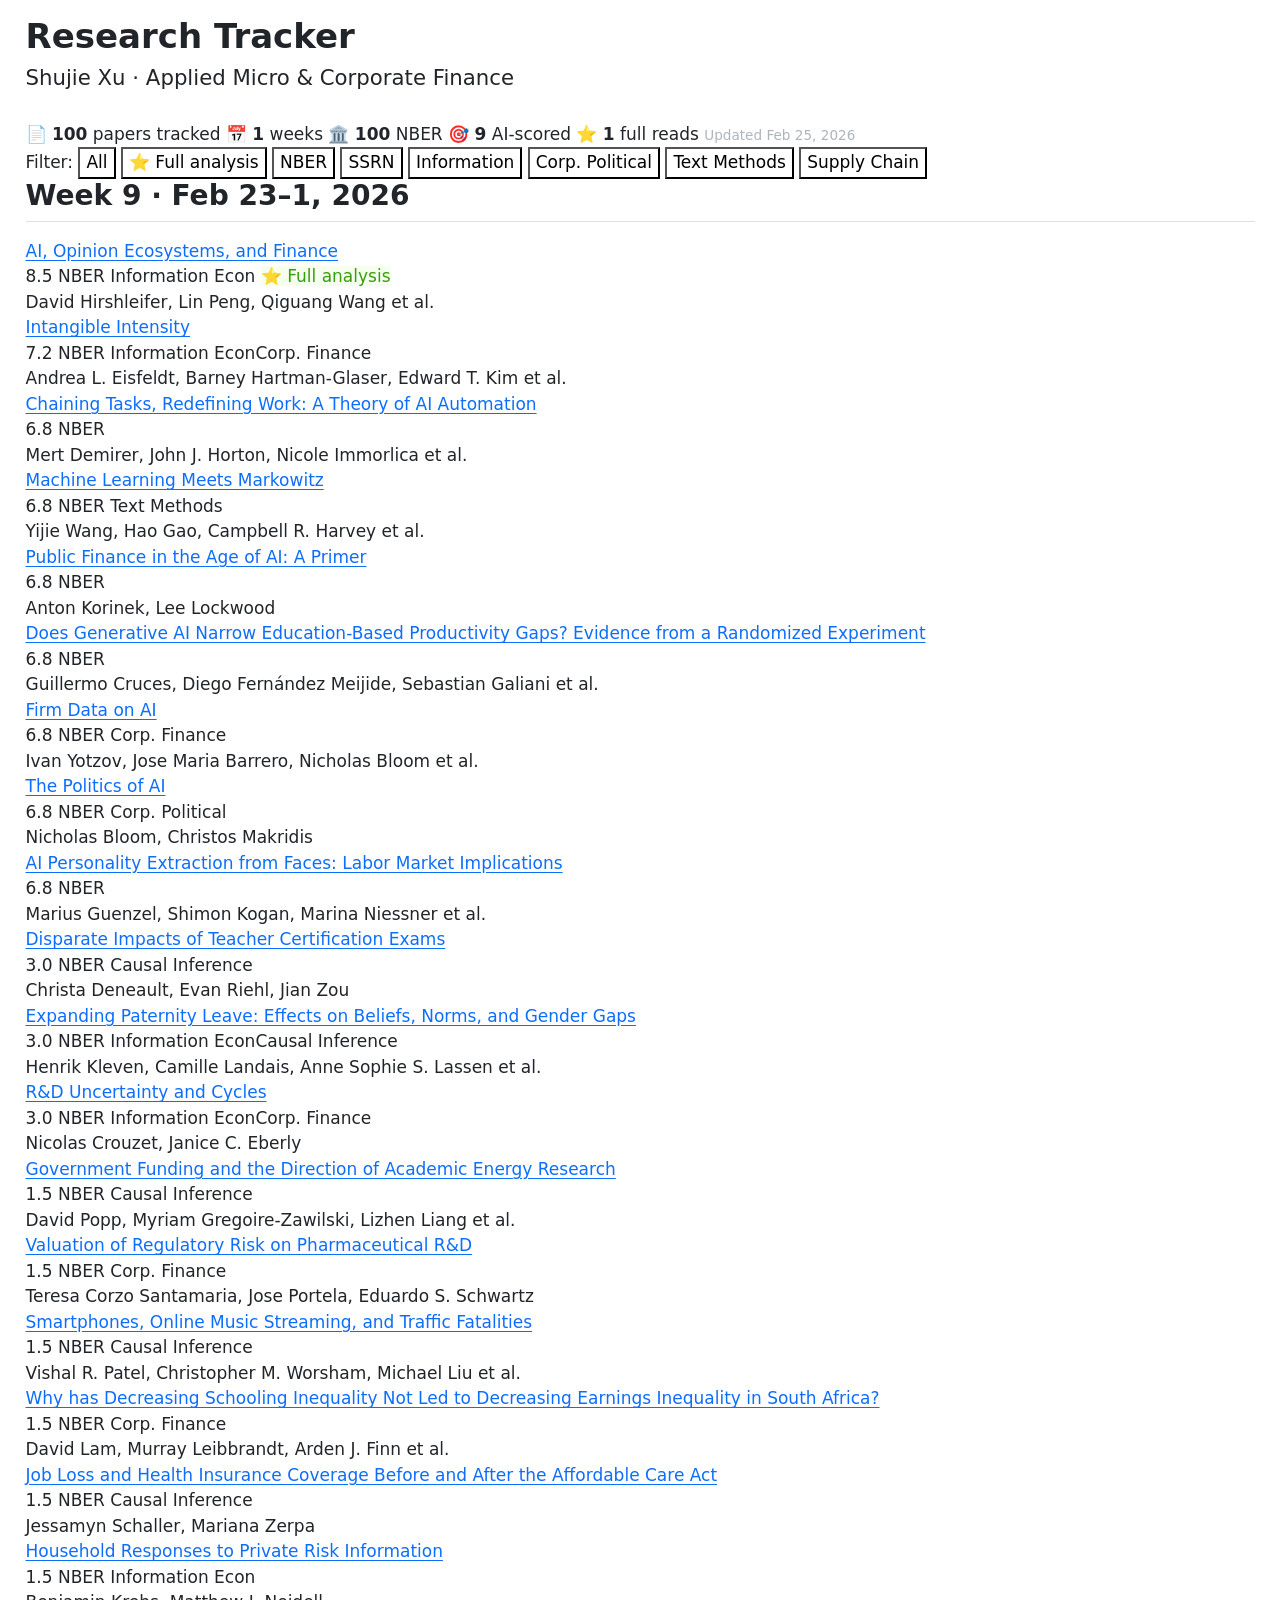
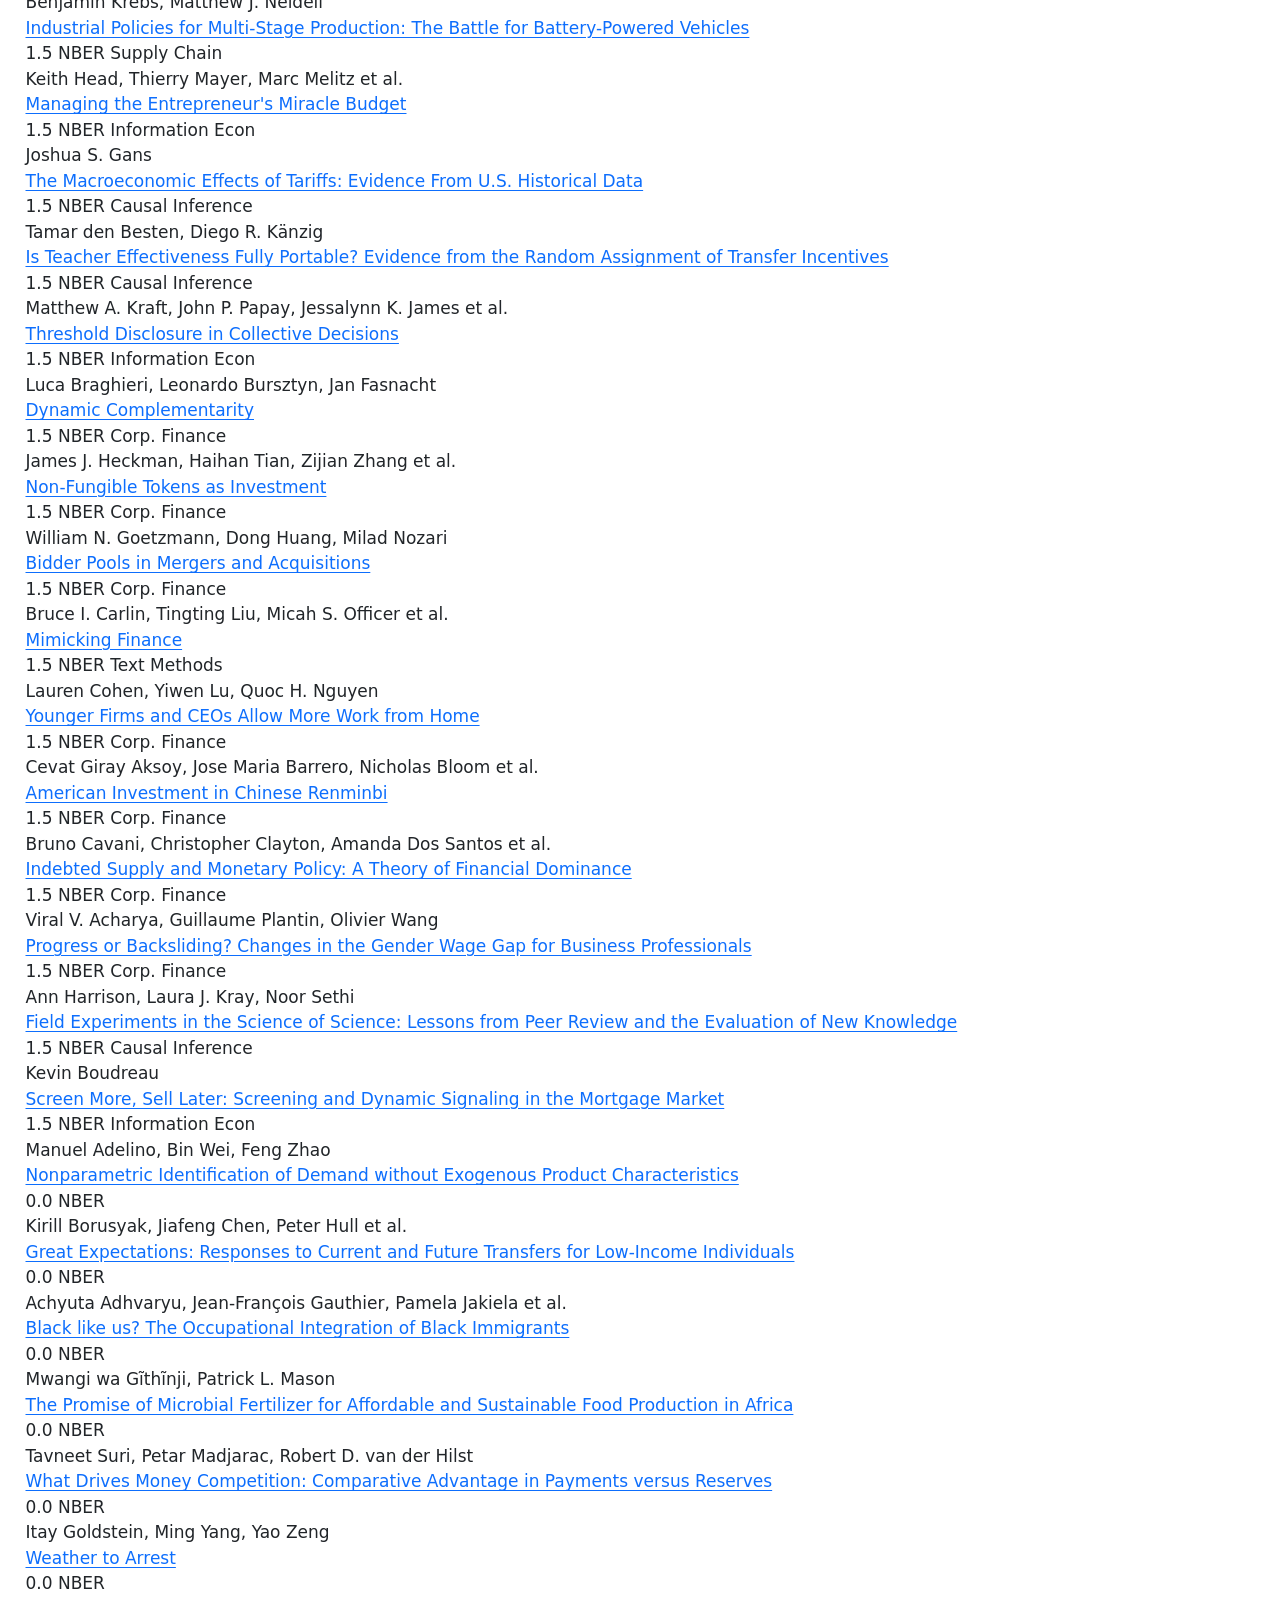
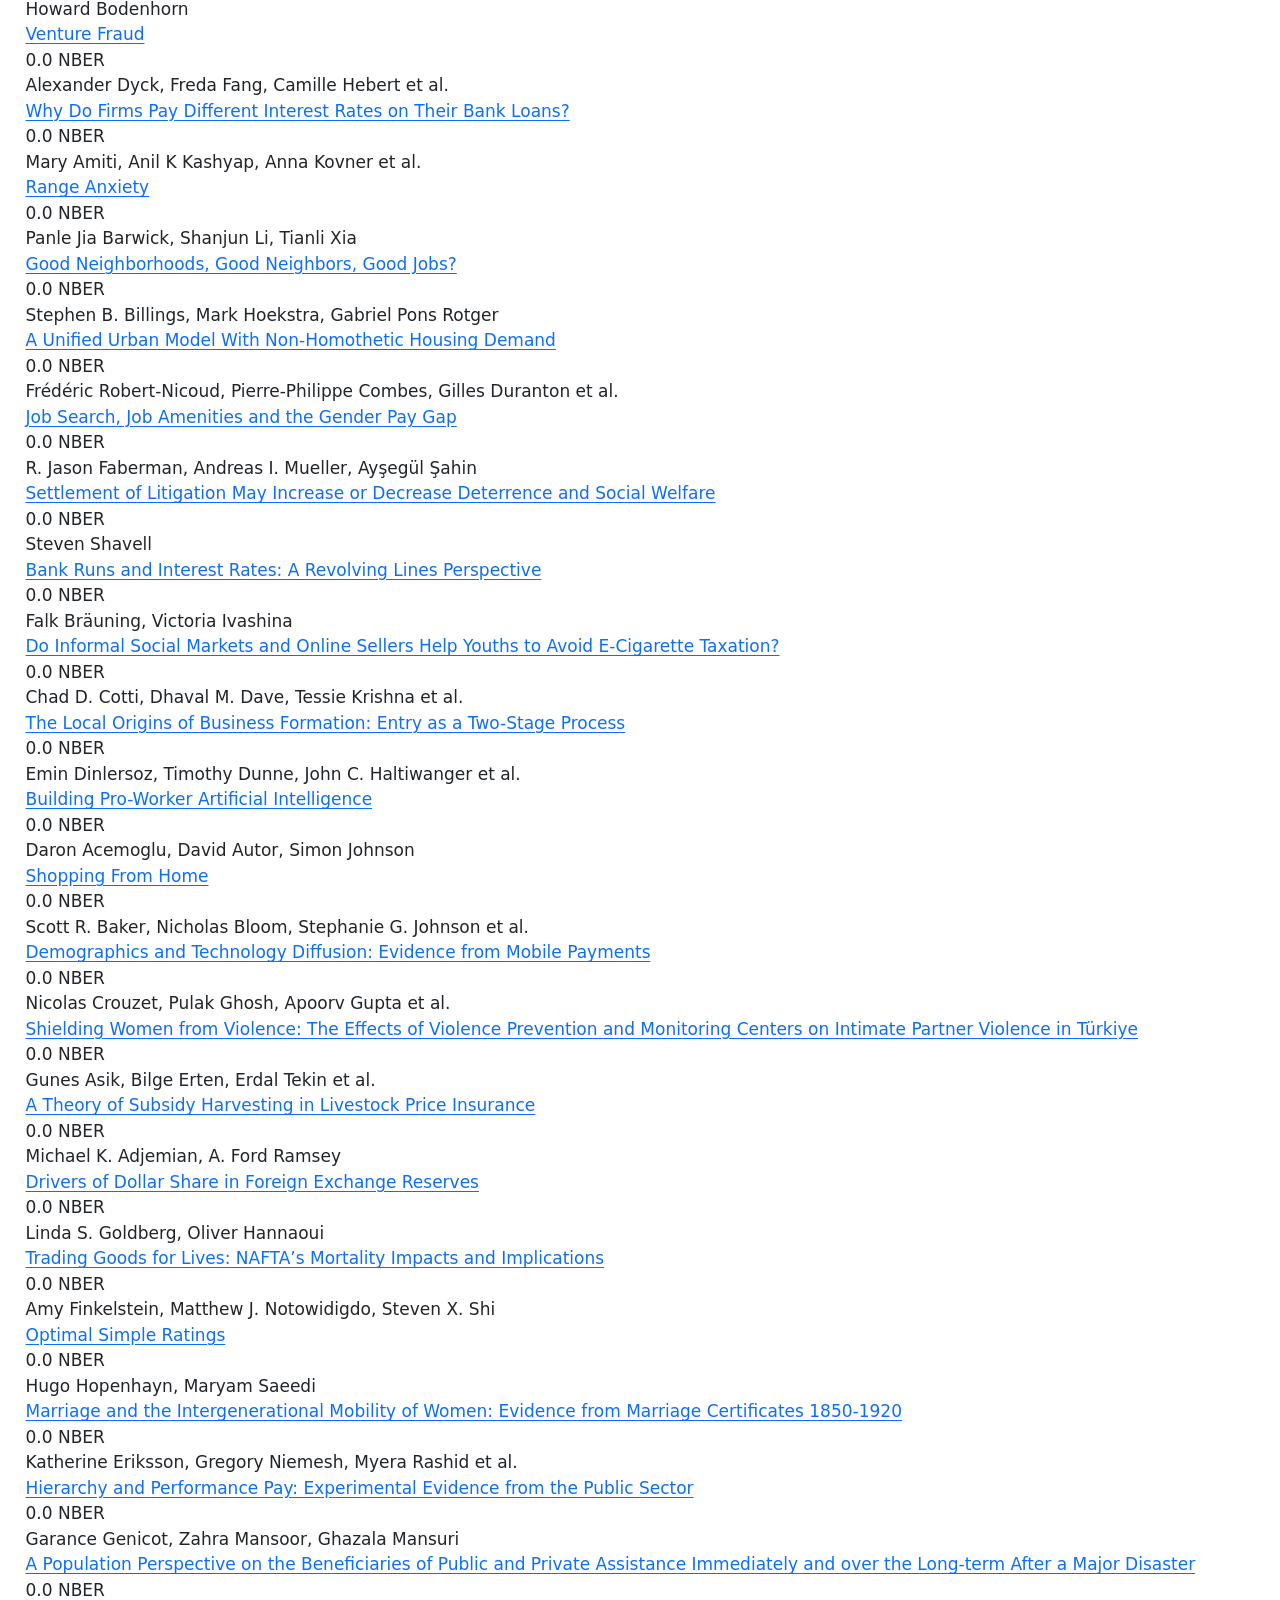
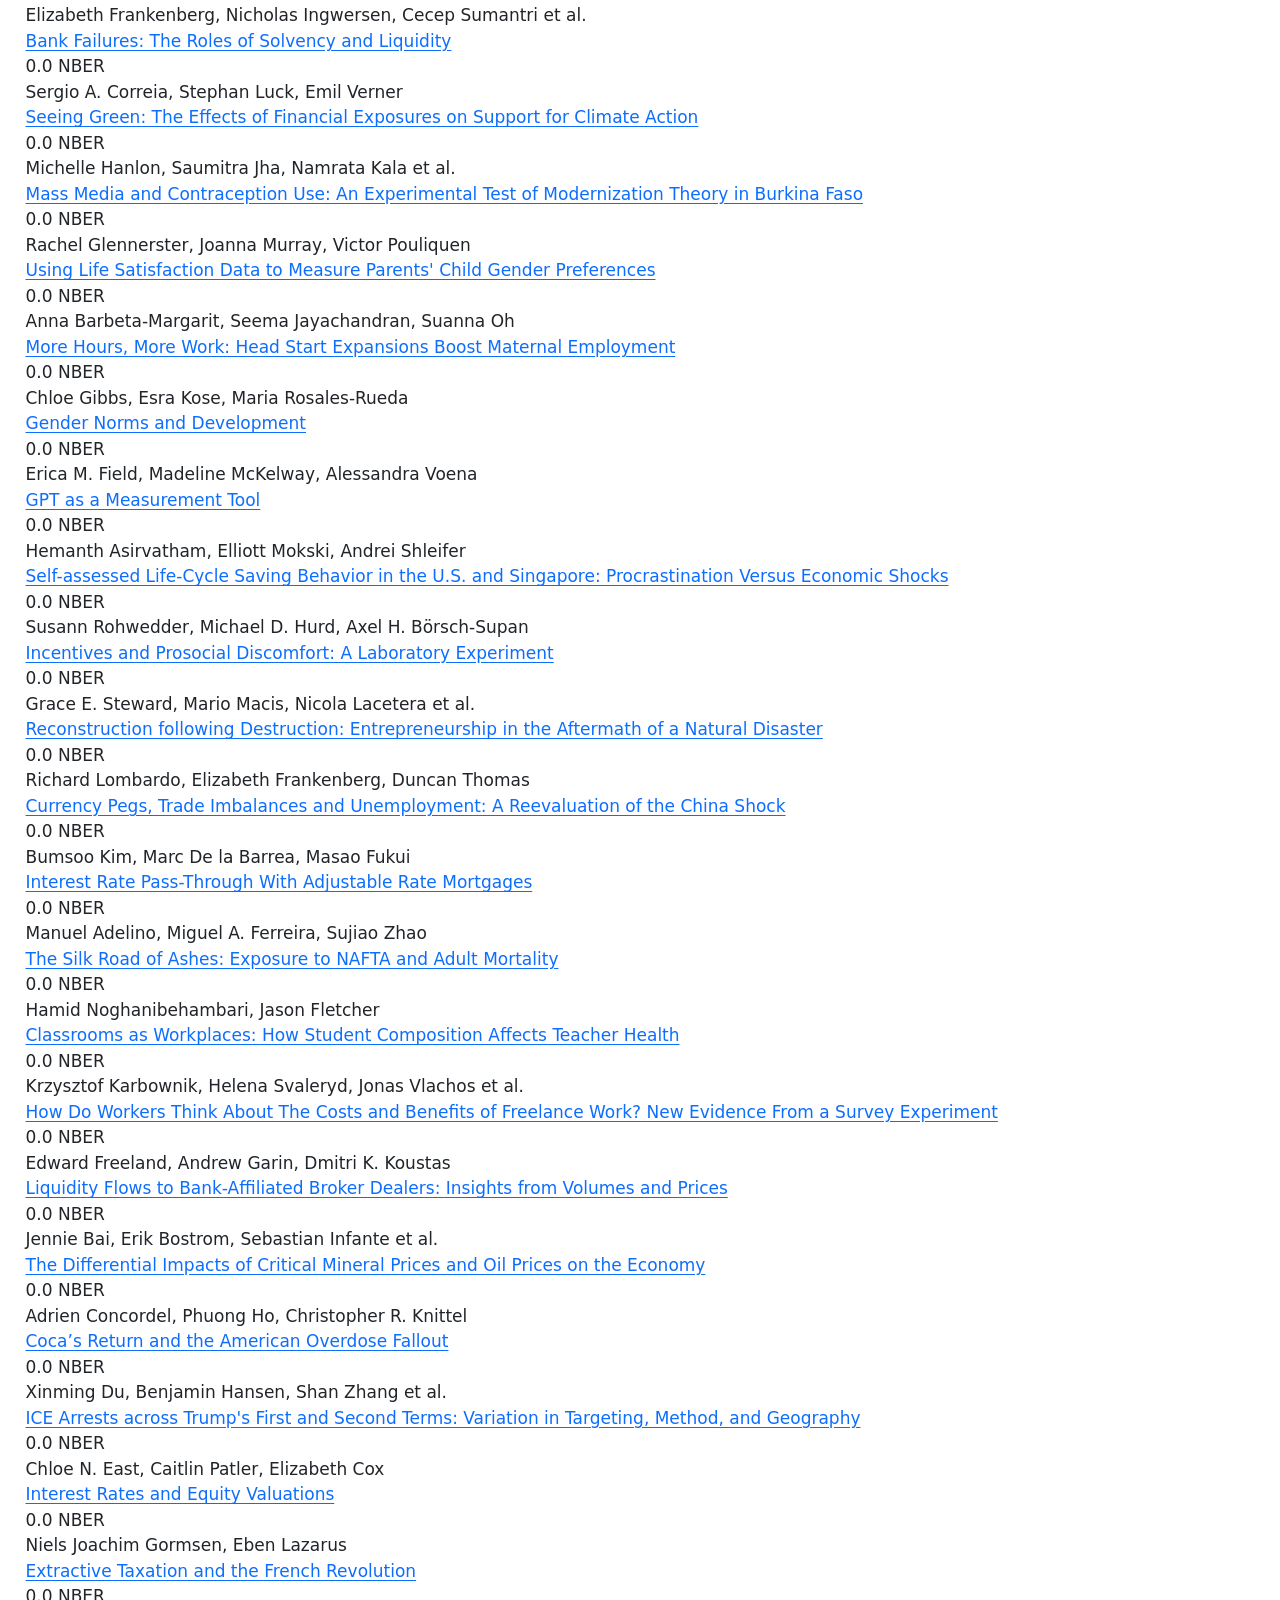
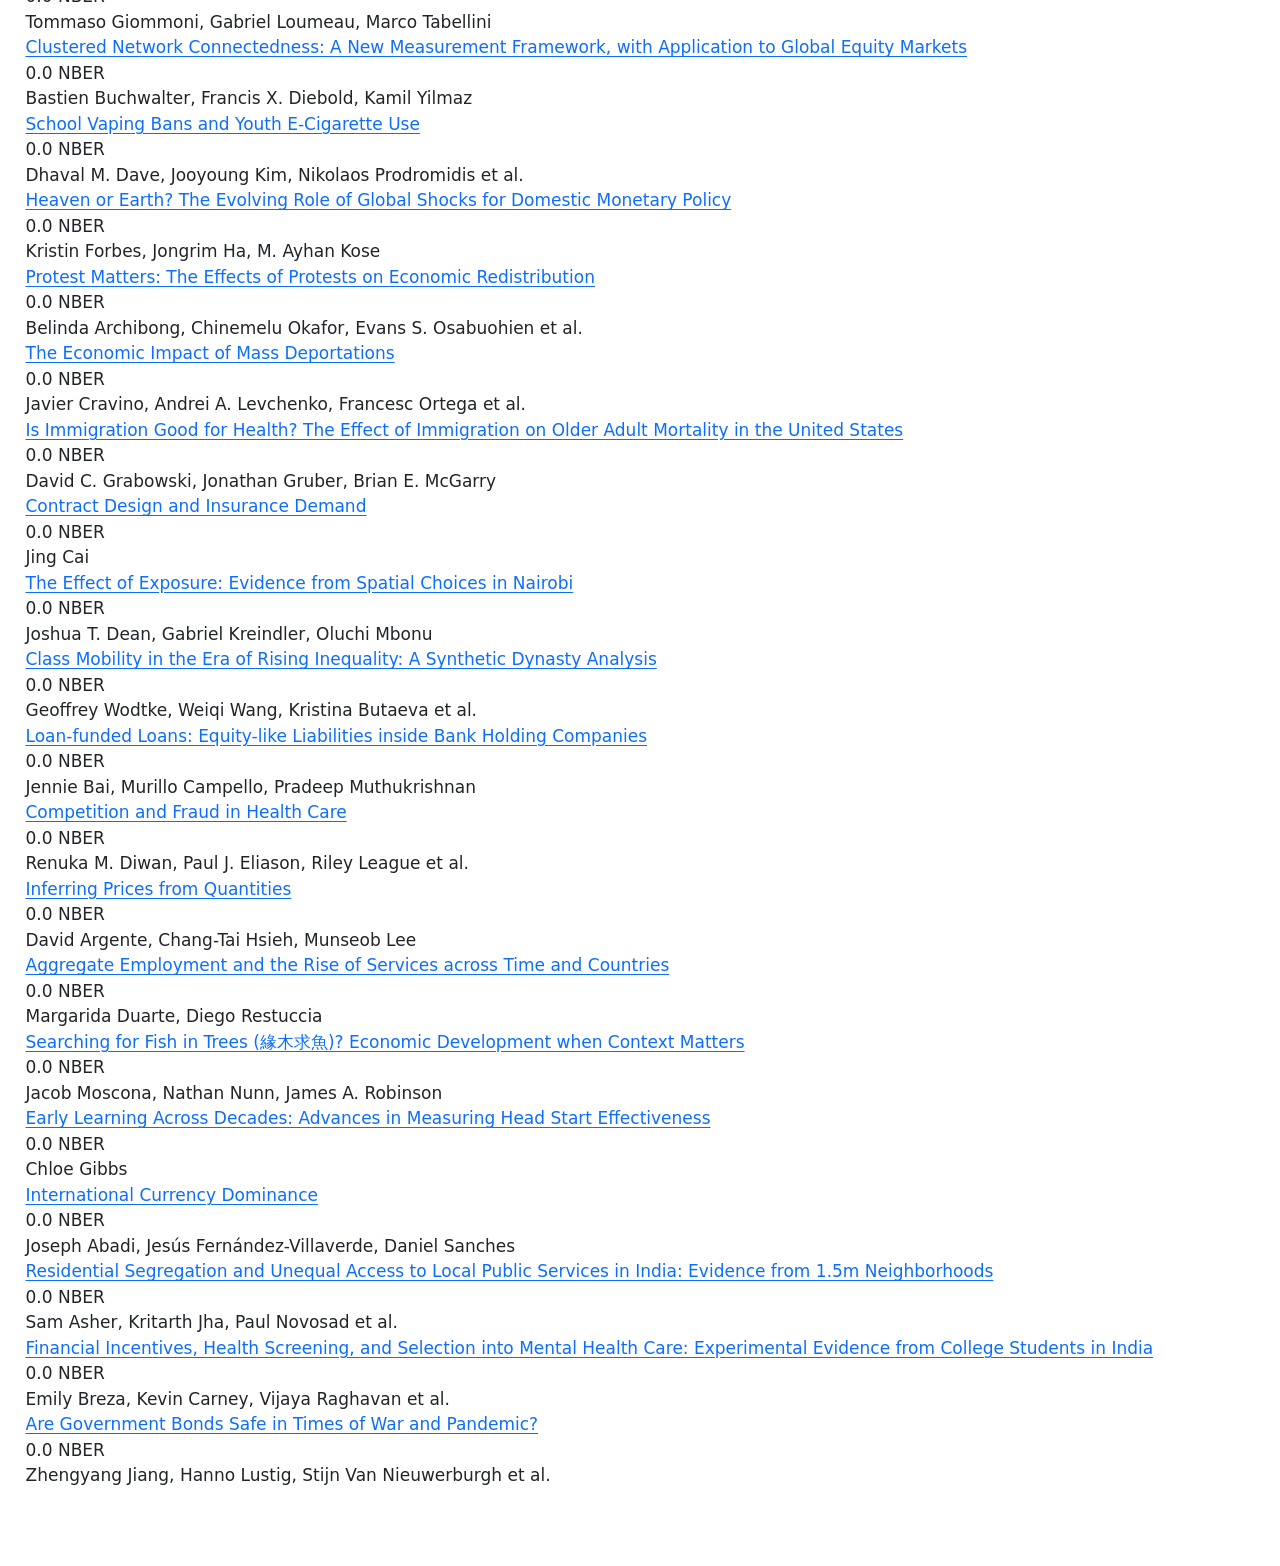
==== commit 478db91c: "🎨 Multi-page Quarto: index + individual paper detail pages" ====
--- a/docs/index.html
+++ b/docs/index.html
@@ -6,7 +6,6 @@
 
 <meta name="viewport" content="width=device-width, initial-scale=1.0, user-scalable=yes">
 
-<meta name="dcterms.date" content="2026-02-25">
 
 <title>Research Tracker</title>
 <style>
@@ -35,9 +34,7 @@
 <link href="index_files/libs/quarto-html/quarto-syntax-highlighting-ed96de9b727972fe78a7b5d16c58bf87.css" rel="stylesheet" id="quarto-text-highlighting-styles">
 <script src="index_files/libs/bootstrap/bootstrap.min.js"></script>
 <link href="index_files/libs/bootstrap/bootstrap-icons.css" rel="stylesheet">
-<link href="index_files/libs/bootstrap/bootstrap-b3db2d0ac26a8fbd0cc03f3f2f150ae9.min.css" rel="stylesheet" append-hash="true" id="quarto-bootstrap" data-mode="light">
-<style>html{ scroll-behavior: smooth; }</style>
-<meta name="description" content="Weekly NBER + SSRN working paper digest, curated by research area.">
+<link href="index_files/libs/bootstrap/bootstrap-31eb03601d55f7ff1d515a858f38b34f.min.css" rel="stylesheet" append-hash="true" id="quarto-bootstrap" data-mode="light">
 
 
 </head>
@@ -63,12 +60,6 @@
 <div class="quarto-title-meta column-page">
 
     
-    <div>
-    <div class="quarto-title-meta-heading">Published</div>
-    <div class="quarto-title-meta-contents">
-      <p class="date">February 25, 2026</p>
-    </div>
-  </div>
   
     
   </div>
@@ -80,1145 +71,1226 @@
 
 <div class="tracker-stats">
   <span class="stat-item">📄 <strong>100</strong> papers tracked</span>
-  <span class="stat-item">📅 <strong>1</strong> weeks covered</span>
+  <span class="stat-item">📅 <strong>1</strong> weeks</span>
   <span class="stat-item">🏛 <strong>100</strong> NBER</span>
   
+  <span class="stat-item">🎯 <strong>9</strong> AI-scored</span>
   <span class="stat-item">⭐ <strong>1</strong> full reads</span>
-  <span class="stat-item" style="margin-left:auto; color:#adb5bd;">Updated Feb 25, 2026</span>
+  <span class="stat-item" style="margin-left:auto; color:#adb5bd; font-size:0.8rem;">Updated Feb 25, 2026</span>
 </div>
 
 <div class="filter-bar" id="filterBar">
   <span class="filter-label">Filter:</span>
-  <button class="filter-btn active" onclick="filterCards('all', this)">All</button>
-  <button class="filter-btn" onclick="filterCards('top', this)">⭐ Top picks</button>
-  <button class="filter-btn" onclick="filterCards('NBER', this)">NBER</button>
-  <button class="filter-btn" onclick="filterCards('SSRN', this)">SSRN</button>
-  <button class="filter-btn" onclick="filterCards('information', this)">Information</button>
-  <button class="filter-btn" onclick="filterCards('corporate-political', this)">Corp. Political</button>
-  <button class="filter-btn" onclick="filterCards('text-methods', this)">Text Methods</button>
-  <button class="filter-btn" onclick="filterCards('supply-chain', this)">Supply Chain</button>
+  <button class="filter-btn active" onclick="filterCards('all',this)">All</button>
+  <button class="filter-btn" onclick="filterCards('full_read',this)">⭐ Full analysis</button>
+  <button class="filter-btn" onclick="filterCards('NBER',this)">NBER</button>
+  <button class="filter-btn" onclick="filterCards('SSRN',this)">SSRN</button>
+  <button class="filter-btn" onclick="filterCards('information',this)">Information</button>
+  <button class="filter-btn" onclick="filterCards('corporate-political',this)">Corp. Political</button>
+  <button class="filter-btn" onclick="filterCards('text-methods',this)">Text Methods</button>
+  <button class="filter-btn" onclick="filterCards('supply-chain',this)">Supply Chain</button>
 </div>
 <section id="2026-w09" class="level2">
 <h2 class="anchored" data-anchor-id="2026-w09">Week 9 · Feb 23–1, 2026</h2>
 <div class="paper-card top-pick" data-score="8.5" data-source="NBER" data-topics="information">
-  <div class="paper-title"><a href="https://www.nber.org/papers/w34807" target="_blank" rel="noopener">AI, Opinion Ecosystems, and Finance</a></div>
+  <div class="paper-title">
+    <a href="papers/nber-w34807.html">AI, Opinion Ecosystems, and Finance</a>
+  </div>
   <div class="paper-meta">
     <span class="score-badge score-top">8.5</span>
     <span class="source-tag">NBER</span>
     <span class="topic-tag" data-topic="information">Information Econ</span>
-  </div>
-  <div class="paper-authors">David Hirshleifer, Lin Peng, Qiguang Wang, Weichen Zhang et al.</div>
-  <p class="paper-abstract">Generative AI use for content generation is associated with divergent outcomes on different financial social media platforms: indications of reasoning enhancement on Seeking Alpha, and of belief distortions on WallStreetBets. On Seeking Alpha, adoption is associated with information frictions. AI</p>
-  
-    <div class="analysis-block">
-      <div class="analysis-grid">
-      <div class="analysis-item">
-        <label>Research Question</label>
-        <p>How do AI-generated opinions shape information ecosystems and affect asset pricing?</p>
-      </div>
-      <div class="analysis-item">
-        <label>Data</label>
-        <p>Social media posts + earnings call transcripts + stock return panel, 2015-2025</p>
-      </div>
-      <div class="analysis-item">
-        <label>Identification</label>
-        <p>Quasi-experimental variation in AI content moderation policy changes</p>
-      </div>
-      <div class="analysis-item">
-        <label>Main Findings</label>
-        <p>AI-generated financial commentary increases return comovement by 12-18%, with stronger effects for retail-heavy stocks</p>
-      </div></div>
-      <div class="takeaway-box"><strong>Takeaway:</strong> Method: use large-scale text variation as quasi-experiment; Finding: cite as motivation for why text-based firm signals matter</div>
-    </div>
+    <span class="source-tag" style="background:#f6ffed; color:#389e0d;">⭐ Full analysis</span>
+  </div>
+  <div class="paper-authors">David Hirshleifer, Lin Peng, Qiguang Wang et al.</div>
 </div>
 <div class="paper-card high-relevance" data-score="7.2" data-source="NBER" data-topics="information,corporate-finance">
-  <div class="paper-title"><a href="https://www.nber.org/papers/w34882" target="_blank" rel="noopener">Intangible Intensity</a></div>
+  <div class="paper-title">
+    <a href="papers/nber-w34882.html">Intangible Intensity</a>
+  </div>
   <div class="paper-meta">
     <span class="score-badge score-high">7.2</span>
     <span class="source-tag">NBER</span>
     <span class="topic-tag" data-topic="information">Information Econ</span><span class="topic-tag" data-topic="corporate-finance">Corp. Finance</span>
-  </div>
-  <div class="paper-authors">Andrea L. Eisfeldt, Barney Hartman-Glaser, Edward T. Kim, Ki Beom Lee</div>
-  <p class="paper-abstract">We develop a text-based measure of intangible investment intensity derived from firms 10-K filings, and offer a general methodology for semantic theme scoring (STS). Our approach further classifies disclosure text into knowledge, customer, and organization capital. Firms with high intangible</p>
-  
+    
+  </div>
+  <div class="paper-authors">Andrea L. Eisfeldt, Barney Hartman-Glaser, Edward T. Kim et al.</div>
 </div>
 <div class="paper-card" data-score="6.8" data-source="NBER" data-topics="">
-  <div class="paper-title"><a href="https://www.nber.org/papers/w34859" target="_blank" rel="noopener">Chaining Tasks, Redefining Work: A Theory of AI Automation</a></div>
+  <div class="paper-title">
+    <a href="papers/nber-w34859.html">Chaining Tasks, Redefining Work: A Theory of AI Automation</a>
+  </div>
   <div class="paper-meta">
     <span class="score-badge score-mid">6.8</span>
     <span class="source-tag">NBER</span>
     
-  </div>
-  <div class="paper-authors">Mert Demirer, John J. Horton, Nicole Immorlica, Brendan Lucier et al.</div>
-  <p class="paper-abstract">Production is a sequence of steps that can be executed (1) manually, (2) augmented with AI, or (3) fully automated within contiguous AI-executed steps called chains. Firms optimally bundle steps into tasks and then jobs, trading off specialization gains against coordination costs. We characterize</p>
-  
+    
+  </div>
+  <div class="paper-authors">Mert Demirer, John J. Horton, Nicole Immorlica et al.</div>
 </div>
 <div class="paper-card" data-score="6.8" data-source="NBER" data-topics="text-methods">
-  <div class="paper-title"><a href="https://www.nber.org/papers/w34861" target="_blank" rel="noopener">Machine Learning Meets Markowitz</a></div>
+  <div class="paper-title">
+    <a href="papers/nber-w34861.html">Machine Learning Meets Markowitz</a>
+  </div>
   <div class="paper-meta">
     <span class="score-badge score-mid">6.8</span>
     <span class="source-tag">NBER</span>
     <span class="topic-tag" data-topic="text-methods">Text Methods</span>
-  </div>
-  <div class="paper-authors">Yijie Wang, Hao Gao, Campbell R. Harvey, Yan Liu et al.</div>
-  <p class="paper-abstract">The standard approach to portfolio selection involves two stages: forecast the asset returns and then plug them into an optimizer. We argue that this separation is deeply problematic. The first stage treats cross-sectional prediction errors as equally important across all securities. However, given</p>
-  
+    
+  </div>
+  <div class="paper-authors">Yijie Wang, Hao Gao, Campbell R. Harvey et al.</div>
 </div>
 <div class="paper-card" data-score="6.8" data-source="NBER" data-topics="">
-  <div class="paper-title"><a href="https://www.nber.org/papers/w34873" target="_blank" rel="noopener">Public Finance in the Age of AI: A Primer</a></div>
+  <div class="paper-title">
+    <a href="papers/nber-w34873.html">Public Finance in the Age of AI: A Primer</a>
+  </div>
   <div class="paper-meta">
     <span class="score-badge score-mid">6.8</span>
     <span class="source-tag">NBER</span>
     
+    
   </div>
   <div class="paper-authors">Anton Korinek, Lee Lockwood</div>
-  <p class="paper-abstract">Transformative artificial intelligence (TAI) - machines capable of performing virtually all economically valuable work - may gradually erode the two main tax bases that underpin modern tax systems: labor income and human consumption. We examine optimal taxation across two stages of artificial</p>
-  
 </div>
 <div class="paper-card" data-score="6.8" data-source="NBER" data-topics="">
-  <div class="paper-title"><a href="https://www.nber.org/papers/w34851" target="_blank" rel="noopener">Does Generative AI Narrow Education-Based Productivity Gaps? Evidence from a Randomized Experiment</a></div>
+  <div class="paper-title">
+    <a href="papers/nber-w34851.html">Does Generative AI Narrow Education-Based Productivity Gaps? Evidence from a Randomized Experiment</a>
+  </div>
   <div class="paper-meta">
     <span class="score-badge score-mid">6.8</span>
     <span class="source-tag">NBER</span>
     
-  </div>
-  <div class="paper-authors">Guillermo Cruces, Diego Fernández Meijide, Sebastian Galiani, Ramiro H. Gálvez et al.</div>
-  <p class="paper-abstract">Does generative artificial intelligence (AI) reinforce or reduce productivity differences across workers? Existing evidence largely studies AI within firms and occupations, where organizational selection compresses educational heterogeneity, leaving unclear whether AI narrows productivity gaps</p>
-  
+    
+  </div>
+  <div class="paper-authors">Guillermo Cruces, Diego Fernández Meijide, Sebastian Galiani et al.</div>
 </div>
 <div class="paper-card" data-score="6.8" data-source="NBER" data-topics="corporate-finance">
-  <div class="paper-title"><a href="https://www.nber.org/papers/w34836" target="_blank" rel="noopener">Firm Data on AI</a></div>
+  <div class="paper-title">
+    <a href="papers/nber-w34836.html">Firm Data on AI</a>
+  </div>
   <div class="paper-meta">
     <span class="score-badge score-mid">6.8</span>
     <span class="source-tag">NBER</span>
     <span class="topic-tag" data-topic="corporate-finance">Corp. Finance</span>
-  </div>
-  <div class="paper-authors">Ivan Yotzov, Jose Maria Barrero, Nicholas Bloom, Philip Bunn et al.</div>
-  <p class="paper-abstract">We present the first representative international data on firm-level AI use. We survey almost 6000 CFOs, CEOs and executives from stratified firm samples across the US, UK, Germany and Australia. We find four key facts. First, around 70% of firms actively use AI, particularly younger, more</p>
-  
+    
+  </div>
+  <div class="paper-authors">Ivan Yotzov, Jose Maria Barrero, Nicholas Bloom et al.</div>
 </div>
 <div class="paper-card" data-score="6.8" data-source="NBER" data-topics="corporate-political">
-  <div class="paper-title"><a href="https://www.nber.org/papers/w34813" target="_blank" rel="noopener">The Politics of AI</a></div>
+  <div class="paper-title">
+    <a href="papers/nber-w34813.html">The Politics of AI</a>
+  </div>
   <div class="paper-meta">
     <span class="score-badge score-mid">6.8</span>
     <span class="source-tag">NBER</span>
     <span class="topic-tag" data-topic="corporate-political">Corp. Political</span>
+    
   </div>
   <div class="paper-authors">Nicholas Bloom, Christos Makridis</div>
-  <p class="paper-abstract">Using new data from the Gallup Workforce Panel, we document a persistent partisan gap in self-reported AI use at work: Democrats are consistently more likely than Republicans to report frequent use. In 2025:Q4, for example, 27.8% of Democrats report using AI weekly or daily, compared with 22.5% of</p>
-  
 </div>
 <div class="paper-card" data-score="6.8" data-source="NBER" data-topics="">
-  <div class="paper-title"><a href="https://www.nber.org/papers/w34808" target="_blank" rel="noopener">AI Personality Extraction from Faces: Labor Market Implications</a></div>
+  <div class="paper-title">
+    <a href="papers/nber-w34808.html">AI Personality Extraction from Faces: Labor Market Implications</a>
+  </div>
   <div class="paper-meta">
     <span class="score-badge score-mid">6.8</span>
     <span class="source-tag">NBER</span>
     
-  </div>
-  <div class="paper-authors">Marius Guenzel, Shimon Kogan, Marina Niessner, Kelly Shue</div>
-  <p class="paper-abstract">Human capitalencompassing cognitive skills and personality traitsis central for labor-market success, yet personality remains difficult to measure at scale. Leveraging advances in AI and comprehensive LinkedIn microdata, we extract the Big 5 personality traits from facial images of 96,000 MBA</p>
-  
+    
+  </div>
+  <div class="paper-authors">Marius Guenzel, Shimon Kogan, Marina Niessner et al.</div>
 </div>
 <div class="paper-card" data-score="3" data-source="NBER" data-topics="causal-inference">
-  <div class="paper-title"><a href="https://www.nber.org/papers/w34860" target="_blank" rel="noopener">Disparate Impacts of Teacher Certification Exams</a></div>
+  <div class="paper-title">
+    <a href="https://www.nber.org/papers/w34860" target="_blank" rel="noopener">Disparate Impacts of Teacher Certification Exams</a>
+  </div>
   <div class="paper-meta">
     <span class="score-badge score-low">3.0</span>
     <span class="source-tag">NBER</span>
-    <span class="topic-tag" data-topic="causal-inference">Causal Inf.</span>
+    <span class="topic-tag" data-topic="causal-inference">Causal Inference</span>
+    
   </div>
   <div class="paper-authors">Christa Deneault, Evan Riehl, Jian Zou</div>
-  <p class="paper-abstract">We use Texas administrative data to assess the long-standing claim that teacher certification exams discriminate against underrepresented minority (URM) candidates. In a regression discontinuity design, we find that failing a certification exam delays entry into teaching and costs the average</p>
-  
 </div>
 <div class="paper-card" data-score="3" data-source="NBER" data-topics="information,causal-inference">
-  <div class="paper-title"><a href="https://www.nber.org/papers/w34862" target="_blank" rel="noopener">Expanding Paternity Leave: Effects on Beliefs, Norms, and Gender Gaps</a></div>
+  <div class="paper-title">
+    <a href="https://www.nber.org/papers/w34862" target="_blank" rel="noopener">Expanding Paternity Leave: Effects on Beliefs, Norms, and Gender Gaps</a>
+  </div>
   <div class="paper-meta">
     <span class="score-badge score-low">3.0</span>
     <span class="source-tag">NBER</span>
-    <span class="topic-tag" data-topic="information">Information Econ</span><span class="topic-tag" data-topic="causal-inference">Causal Inf.</span>
-  </div>
-  <div class="paper-authors">Henrik Kleven, Camille Landais, Anne Sophie S. Lassen, Philip Rosenbaum et al.</div>
-  <p class="paper-abstract">We study whether policy can shift gendered beliefs, norms, and labor market outcomes by exploiting a major expansion of earmarked paternity leave in Denmark. The reform generated large first-stage effects, substantially reallocating leave from mothers to fathers. Using a regression discontinuity</p>
-  
+    <span class="topic-tag" data-topic="information">Information Econ</span><span class="topic-tag" data-topic="causal-inference">Causal Inference</span>
+    
+  </div>
+  <div class="paper-authors">Henrik Kleven, Camille Landais, Anne Sophie S. Lassen et al.</div>
 </div>
 <div class="paper-card" data-score="3" data-source="NBER" data-topics="information,corporate-finance">
-  <div class="paper-title"><a href="https://www.nber.org/papers/w34838" target="_blank" rel="noopener">R&amp;D Uncertainty and Cycles</a></div>
+  <div class="paper-title">
+    <a href="https://www.nber.org/papers/w34838" target="_blank" rel="noopener">R&amp;D Uncertainty and Cycles</a>
+  </div>
   <div class="paper-meta">
     <span class="score-badge score-low">3.0</span>
     <span class="source-tag">NBER</span>
     <span class="topic-tag" data-topic="information">Information Econ</span><span class="topic-tag" data-topic="corporate-finance">Corp. Finance</span>
+    
   </div>
   <div class="paper-authors">Nicolas Crouzet, Janice C. Eberly</div>
-  <p class="paper-abstract">Investment in equipment and structures is one of the most cyclical components of GDP, a fact often associated with a negative response to heightened uncertainty in recessions. R&amp;D investment, by contrast, is only mildly procyclical. We show that this difference could arise because of a positive</p>
-  
 </div>
 <div class="paper-card" data-score="1.5" data-source="NBER" data-topics="causal-inference">
-  <div class="paper-title"><a href="https://www.nber.org/papers/w34856" target="_blank" rel="noopener">Government Funding and the Direction of Academic Energy Research</a></div>
-  <div class="paper-meta">
-    <span class="score-badge score-low">1.5</span>
-    <span class="source-tag">NBER</span>
-    <span class="topic-tag" data-topic="causal-inference">Causal Inf.</span>
-  </div>
-  <div class="paper-authors">David Popp, Myriam Gregoire-Zawilski, Lizhen Liang, Daniel Acuna</div>
-  <p class="paper-abstract">Does government funding influence the choice of research topics? Novel grant-making modalities such as the Advanced Research Projects Agency-Energy (ARPA-E) program aim to encourage scientists to take on difficult-to-solve, wicked societal problems such as clean energy. Yet little causal evidence</p>
-  
+  <div class="paper-title">
+    <a href="https://www.nber.org/papers/w34856" target="_blank" rel="noopener">Government Funding and the Direction of Academic Energy Research</a>
+  </div>
+  <div class="paper-meta">
+    <span class="score-badge score-low">1.5</span>
+    <span class="source-tag">NBER</span>
+    <span class="topic-tag" data-topic="causal-inference">Causal Inference</span>
+    
+  </div>
+  <div class="paper-authors">David Popp, Myriam Gregoire-Zawilski, Lizhen Liang et al.</div>
 </div>
 <div class="paper-card" data-score="1.5" data-source="NBER" data-topics="corporate-finance">
-  <div class="paper-title"><a href="https://www.nber.org/papers/w34863" target="_blank" rel="noopener">Valuation of Regulatory Risk on Pharmaceutical R&amp;D</a></div>
+  <div class="paper-title">
+    <a href="https://www.nber.org/papers/w34863" target="_blank" rel="noopener">Valuation of Regulatory Risk on Pharmaceutical R&amp;D</a>
+  </div>
   <div class="paper-meta">
     <span class="score-badge score-low">1.5</span>
     <span class="source-tag">NBER</span>
     <span class="topic-tag" data-topic="corporate-finance">Corp. Finance</span>
+    
   </div>
   <div class="paper-authors">Teresa Corzo Santamaria, Jose Portela, Eduardo S. Schwartz</div>
-  <p class="paper-abstract">Geopolitical tensions, supply-chain concerns and policy risk have moved to the forefront of the pharmaceutical industry. This paper develops a real options valuation model of drug R&amp;D that captures sequential clinical investment with technical failure, stochastic costs, uncertain cash flows, and</p>
-  
 </div>
 <div class="paper-card" data-score="1.5" data-source="NBER" data-topics="causal-inference">
-  <div class="paper-title"><a href="https://www.nber.org/papers/w34866" target="_blank" rel="noopener">Smartphones, Online Music Streaming, and Traffic Fatalities</a></div>
-  <div class="paper-meta">
-    <span class="score-badge score-low">1.5</span>
-    <span class="source-tag">NBER</span>
-    <span class="topic-tag" data-topic="causal-inference">Causal Inf.</span>
-  </div>
-  <div class="paper-authors">Vishal R. Patel, Christopher M. Worsham, Michael Liu, Anupam B. Jena</div>
-  <p class="paper-abstract">Modern smartphones present new threats to road safety beyond talking and texting, but the real-world effects are difficult to study. One way to causally assess the impact of smartphones on road safety is to identify arbitrarily timed events during which smartphone-related distraction may exogenously</p>
-  
+  <div class="paper-title">
+    <a href="https://www.nber.org/papers/w34866" target="_blank" rel="noopener">Smartphones, Online Music Streaming, and Traffic Fatalities</a>
+  </div>
+  <div class="paper-meta">
+    <span class="score-badge score-low">1.5</span>
+    <span class="source-tag">NBER</span>
+    <span class="topic-tag" data-topic="causal-inference">Causal Inference</span>
+    
+  </div>
+  <div class="paper-authors">Vishal R. Patel, Christopher M. Worsham, Michael Liu et al.</div>
 </div>
 <div class="paper-card" data-score="1.5" data-source="NBER" data-topics="corporate-finance">
-  <div class="paper-title"><a href="https://www.nber.org/papers/w34869" target="_blank" rel="noopener">Why has Decreasing Schooling Inequality Not Led to Decreasing Earnings Inequality in South Africa?</a></div>
+  <div class="paper-title">
+    <a href="https://www.nber.org/papers/w34869" target="_blank" rel="noopener">Why has Decreasing Schooling Inequality Not Led to Decreasing Earnings Inequality in South Africa?</a>
+  </div>
   <div class="paper-meta">
     <span class="score-badge score-low">1.5</span>
     <span class="source-tag">NBER</span>
     <span class="topic-tag" data-topic="corporate-finance">Corp. Finance</span>
-  </div>
-  <div class="paper-authors">David Lam, Murray Leibbrandt, Arden J. Finn, Nicola Branson</div>
-  <p class="paper-abstract">Inequality in education has declined substantially in South Africa since the end of apartheid, with inequality in years of completed education declining by all standard measures of inequality. At the same time, inequality in earnings has not shown significant declines, and has increased by some</p>
-  
+    
+  </div>
+  <div class="paper-authors">David Lam, Murray Leibbrandt, Arden J. Finn et al.</div>
 </div>
 <div class="paper-card" data-score="1.5" data-source="NBER" data-topics="causal-inference">
-  <div class="paper-title"><a href="https://www.nber.org/papers/w34874" target="_blank" rel="noopener">Job Loss and Health Insurance Coverage Before and After the Affordable Care Act</a></div>
-  <div class="paper-meta">
-    <span class="score-badge score-low">1.5</span>
-    <span class="source-tag">NBER</span>
-    <span class="topic-tag" data-topic="causal-inference">Causal Inf.</span>
+  <div class="paper-title">
+    <a href="https://www.nber.org/papers/w34874" target="_blank" rel="noopener">Job Loss and Health Insurance Coverage Before and After the Affordable Care Act</a>
+  </div>
+  <div class="paper-meta">
+    <span class="score-badge score-low">1.5</span>
+    <span class="source-tag">NBER</span>
+    <span class="topic-tag" data-topic="causal-inference">Causal Inference</span>
+    
   </div>
   <div class="paper-authors">Jessamyn Schaller, Mariana Zerpa</div>
-  <p class="paper-abstract">We examine how the Affordable Care Act (ACA) altered the insurance consequences of involuntary job loss. Using matched event-study models with longitudinal survey data, we estimate the causal effects of displacement on insurance coverage before and after implementation of the ACAs main provisions.</p>
-  
 </div>
 <div class="paper-card" data-score="1.5" data-source="NBER" data-topics="information">
-  <div class="paper-title"><a href="https://www.nber.org/papers/w34875" target="_blank" rel="noopener">Household Responses to Private Risk Information</a></div>
+  <div class="paper-title">
+    <a href="https://www.nber.org/papers/w34875" target="_blank" rel="noopener">Household Responses to Private Risk Information</a>
+  </div>
   <div class="paper-meta">
     <span class="score-badge score-low">1.5</span>
     <span class="source-tag">NBER</span>
     <span class="topic-tag" data-topic="information">Information Econ</span>
+    
   </div>
   <div class="paper-authors">Benjamin Krebs, Matthew J. Neidell</div>
-  <p class="paper-abstract">We study how private information affects household responses to environmental risk. Using data from residential air quality monitors, we exploit the timing of monitor installation and high-frequency fine particulate matter (PM2.5) readings to identify responses to new information about indoor</p>
-  
 </div>
 <div class="paper-card" data-score="1.5" data-source="NBER" data-topics="supply-chain">
-  <div class="paper-title"><a href="https://www.nber.org/papers/w34884" target="_blank" rel="noopener">Industrial Policies for Multi-Stage Production: The Battle for Battery-Powered Vehicles</a></div>
+  <div class="paper-title">
+    <a href="https://www.nber.org/papers/w34884" target="_blank" rel="noopener">Industrial Policies for Multi-Stage Production: The Battle for Battery-Powered Vehicles</a>
+  </div>
   <div class="paper-meta">
     <span class="score-badge score-low">1.5</span>
     <span class="source-tag">NBER</span>
     <span class="topic-tag" data-topic="supply-chain">Supply Chain</span>
-  </div>
-  <div class="paper-authors">Keith Head, Thierry Mayer, Marc Melitz, Chenying Yang</div>
-  <p class="paper-abstract">We model a multi-stage supply chain for EVs from battery production to vehicle distribution. Given industrial policies, firms select where to open facilities at each stage. This is a difficult combinatorial choice problem that we solve with a fast mixed integer linear programming formulation. We</p>
-  
+    
+  </div>
+  <div class="paper-authors">Keith Head, Thierry Mayer, Marc Melitz et al.</div>
 </div>
 <div class="paper-card" data-score="1.5" data-source="NBER" data-topics="information">
-  <div class="paper-title"><a href="https://www.nber.org/papers/w34850" target="_blank" rel="noopener">Managing the Entrepreneur's Miracle Budget</a></div>
+  <div class="paper-title">
+    <a href="https://www.nber.org/papers/w34850" target="_blank" rel="noopener">Managing the Entrepreneur's Miracle Budget</a>
+  </div>
   <div class="paper-meta">
     <span class="score-badge score-low">1.5</span>
     <span class="source-tag">NBER</span>
     <span class="topic-tag" data-topic="information">Information Econ</span>
+    
   </div>
   <div class="paper-authors">Joshua S. Gans</div>
-  <p class="paper-abstract">Entrepreneurial ventures typically require multiple independent conditions to hold simultaneously for success. This paper develops a formal framework for decision-making under such multiplicative uncertainty. When a venture's success depends on several factorseach of which must resolve</p>
-  
 </div>
 <div class="paper-card" data-score="1.5" data-source="NBER" data-topics="causal-inference">
-  <div class="paper-title"><a href="https://www.nber.org/papers/w34852" target="_blank" rel="noopener">The Macroeconomic Effects of Tariffs: Evidence From U.S. Historical Data</a></div>
-  <div class="paper-meta">
-    <span class="score-badge score-low">1.5</span>
-    <span class="source-tag">NBER</span>
-    <span class="topic-tag" data-topic="causal-inference">Causal Inf.</span>
+  <div class="paper-title">
+    <a href="https://www.nber.org/papers/w34852" target="_blank" rel="noopener">The Macroeconomic Effects of Tariffs: Evidence From U.S. Historical Data</a>
+  </div>
+  <div class="paper-meta">
+    <span class="score-badge score-low">1.5</span>
+    <span class="source-tag">NBER</span>
+    <span class="topic-tag" data-topic="causal-inference">Causal Inference</span>
+    
   </div>
   <div class="paper-authors">Tamar den Besten, Diego R. Känzig</div>
-  <p class="paper-abstract">We study the macroeconomic effects of tariff policy using U.S. historical data from 18402024. We construct a narrative series of plausibly exogenous tariff changes  based on major legislative actions, multilateral negotiations, and temporary surcharges  and use it as an instrument to identify a</p>
-  
 </div>
 <div class="paper-card" data-score="1.5" data-source="NBER" data-topics="causal-inference">
-  <div class="paper-title"><a href="https://www.nber.org/papers/w34845" target="_blank" rel="noopener">Is Teacher Effectiveness Fully Portable? Evidence from the Random Assignment of Transfer Incentives</a></div>
-  <div class="paper-meta">
-    <span class="score-badge score-low">1.5</span>
-    <span class="source-tag">NBER</span>
-    <span class="topic-tag" data-topic="causal-inference">Causal Inf.</span>
-  </div>
-  <div class="paper-authors">Matthew A. Kraft, John P. Papay, Jessalynn K. James, Manuel Monti-Nussbaum</div>
-  <p class="paper-abstract">We examine how performance changes when teachers transfer across very different school contexts. The Talent Transfer Initiative program created a rare natural experiment to study such transfers by randomly assigning low-achieving schools the ability to offer high-performing teachers at higher</p>
-  
+  <div class="paper-title">
+    <a href="https://www.nber.org/papers/w34845" target="_blank" rel="noopener">Is Teacher Effectiveness Fully Portable? Evidence from the Random Assignment of Transfer Incentives</a>
+  </div>
+  <div class="paper-meta">
+    <span class="score-badge score-low">1.5</span>
+    <span class="source-tag">NBER</span>
+    <span class="topic-tag" data-topic="causal-inference">Causal Inference</span>
+    
+  </div>
+  <div class="paper-authors">Matthew A. Kraft, John P. Papay, Jessalynn K. James et al.</div>
 </div>
 <div class="paper-card" data-score="1.5" data-source="NBER" data-topics="information">
-  <div class="paper-title"><a href="https://www.nber.org/papers/w34827" target="_blank" rel="noopener">Threshold Disclosure in Collective Decisions</a></div>
+  <div class="paper-title">
+    <a href="https://www.nber.org/papers/w34827" target="_blank" rel="noopener">Threshold Disclosure in Collective Decisions</a>
+  </div>
   <div class="paper-meta">
     <span class="score-badge score-low">1.5</span>
     <span class="source-tag">NBER</span>
     <span class="topic-tag" data-topic="information">Information Econ</span>
+    
   </div>
   <div class="paper-authors">Luca Braghieri, Leonardo Bursztyn, Jan Fasnacht</div>
-  <p class="paper-abstract">Voting-based collective decisions are typically made either anonymously or publicly. Anonymous voting protects truthful expression but conceals individual behavior; public voting provides information about individual votes, but, when one option is socially stigmatized, it can distort participation</p>
-  
 </div>
 <div class="paper-card" data-score="1.5" data-source="NBER" data-topics="corporate-finance">
-  <div class="paper-title"><a href="https://www.nber.org/papers/w34833" target="_blank" rel="noopener">Dynamic Complementarity</a></div>
+  <div class="paper-title">
+    <a href="https://www.nber.org/papers/w34833" target="_blank" rel="noopener">Dynamic Complementarity</a>
+  </div>
   <div class="paper-meta">
     <span class="score-badge score-low">1.5</span>
     <span class="source-tag">NBER</span>
     <span class="topic-tag" data-topic="corporate-finance">Corp. Finance</span>
-  </div>
-  <div class="paper-authors">James J. Heckman, Haihan Tian, Zijian Zhang, Jin Zhou</div>
-  <p class="paper-abstract">Dynamic complementarity is the concept that past investments that lead to higher stocks of skill at one age promote the growth of skills from investment at that age. We define and provide evidence on dynamic complementarity using unique Chinese data from a home visiting program for young children</p>
-  
+    
+  </div>
+  <div class="paper-authors">James J. Heckman, Haihan Tian, Zijian Zhang et al.</div>
 </div>
 <div class="paper-card" data-score="1.5" data-source="NBER" data-topics="corporate-finance">
-  <div class="paper-title"><a href="https://www.nber.org/papers/w34837" target="_blank" rel="noopener">Non-Fungible Tokens as Investment</a></div>
+  <div class="paper-title">
+    <a href="https://www.nber.org/papers/w34837" target="_blank" rel="noopener">Non-Fungible Tokens as Investment</a>
+  </div>
   <div class="paper-meta">
     <span class="score-badge score-low">1.5</span>
     <span class="source-tag">NBER</span>
     <span class="topic-tag" data-topic="corporate-finance">Corp. Finance</span>
+    
   </div>
   <div class="paper-authors">William N. Goetzmann, Dong Huang, Milad Nozari</div>
-  <p class="paper-abstract">NFTs provided an extraordinary real-time laboratory for bubble economics: returns were exceptionally right-skewed, illiquidity pervaded even the most active platforms, and a handful of trades drove aggregate performance. Investors extrapolating from realized returns without recognizing selection</p>
-  
 </div>
 <div class="paper-card" data-score="1.5" data-source="NBER" data-topics="corporate-finance">
-  <div class="paper-title"><a href="https://www.nber.org/papers/w34846" target="_blank" rel="noopener">Bidder Pools in Mergers and Acquisitions</a></div>
+  <div class="paper-title">
+    <a href="https://www.nber.org/papers/w34846" target="_blank" rel="noopener">Bidder Pools in Mergers and Acquisitions</a>
+  </div>
   <div class="paper-meta">
     <span class="score-badge score-low">1.5</span>
     <span class="source-tag">NBER</span>
     <span class="topic-tag" data-topic="corporate-finance">Corp. Finance</span>
-  </div>
-  <div class="paper-authors">Bruce I. Carlin, Tingting Liu, Micah S. Officer, Agathe Pernoud et al.</div>
-  <p class="paper-abstract">Allocation mechanisms in M&amp;A deals are complex, but a main feature is that a target board controls who to invite to the sale. In a theoretical model, we show that it is optimal for the target to invite fewer potential acquirers when they are more homogeneous (i.e., when their values for the target</p>
-  
+    
+  </div>
+  <div class="paper-authors">Bruce I. Carlin, Tingting Liu, Micah S. Officer et al.</div>
 </div>
 <div class="paper-card" data-score="1.5" data-source="NBER" data-topics="text-methods">
-  <div class="paper-title"><a href="https://www.nber.org/papers/w34849" target="_blank" rel="noopener">Mimicking Finance</a></div>
+  <div class="paper-title">
+    <a href="https://www.nber.org/papers/w34849" target="_blank" rel="noopener">Mimicking Finance</a>
+  </div>
   <div class="paper-meta">
     <span class="score-badge score-low">1.5</span>
     <span class="source-tag">NBER</span>
     <span class="topic-tag" data-topic="text-methods">Text Methods</span>
+    
   </div>
   <div class="paper-authors">Lauren Cohen, Yiwen Lu, Quoc H. Nguyen</div>
-  <p class="paper-abstract">We use frontier advancements in Artificial Intelligence and machine learning to extract and classify the part of key economic agents behaviors that are predictable from past behaviors. Even the agents themselves might view these as novel (innovative) decisions; however, we show in strong contrast</p>
-  
 </div>
 <div class="paper-card" data-score="1.5" data-source="NBER" data-topics="corporate-finance">
-  <div class="paper-title"><a href="https://www.nber.org/papers/w34795" target="_blank" rel="noopener">Younger Firms and CEOs Allow More Work from Home</a></div>
+  <div class="paper-title">
+    <a href="https://www.nber.org/papers/w34795" target="_blank" rel="noopener">Younger Firms and CEOs Allow More Work from Home</a>
+  </div>
   <div class="paper-meta">
     <span class="score-badge score-low">1.5</span>
     <span class="source-tag">NBER</span>
     <span class="topic-tag" data-topic="corporate-finance">Corp. Finance</span>
-  </div>
-  <div class="paper-authors">Cevat Giray Aksoy, Jose Maria Barrero, Nicholas Bloom, Katelyn Cranney et al.</div>
-  <p class="paper-abstract">We establish three facts about work from home (WFH) in the United States. First, employees WFH more often at younger firms  almost twice as often at firms founded after 2015 than at firms founded before 1990. Second, employees working under younger CEOs have higher levels of WFH. The average WFH</p>
-  
+    
+  </div>
+  <div class="paper-authors">Cevat Giray Aksoy, Jose Maria Barrero, Nicholas Bloom et al.</div>
 </div>
 <div class="paper-card" data-score="1.5" data-source="NBER" data-topics="corporate-finance">
-  <div class="paper-title"><a href="https://www.nber.org/papers/w34792" target="_blank" rel="noopener">American Investment in Chinese Renminbi</a></div>
+  <div class="paper-title">
+    <a href="https://www.nber.org/papers/w34792" target="_blank" rel="noopener">American Investment in Chinese Renminbi</a>
+  </div>
   <div class="paper-meta">
     <span class="score-badge score-low">1.5</span>
     <span class="source-tag">NBER</span>
     <span class="topic-tag" data-topic="corporate-finance">Corp. Finance</span>
-  </div>
-  <div class="paper-authors">Bruno Cavani, Christopher Clayton, Amanda Dos Santos, Matteo Maggiori et al.</div>
-  <p class="paper-abstract">This paper uses microdata on U.S. mutual fund and ETF portfolios from SEC Form NPORT to study American investment in Chinese Renminbi (RMB)denominated bonds. We show that, even as total foreign holdings of Chinese bonds rebounded in 2024, U.S. holdings of RMB bonds fell sharply and that most of this</p>
-  
+    
+  </div>
+  <div class="paper-authors">Bruno Cavani, Christopher Clayton, Amanda Dos Santos et al.</div>
 </div>
 <div class="paper-card" data-score="1.5" data-source="NBER" data-topics="corporate-finance">
-  <div class="paper-title"><a href="https://www.nber.org/papers/w34798" target="_blank" rel="noopener">Indebted Supply and Monetary Policy: A Theory of Financial Dominance</a></div>
+  <div class="paper-title">
+    <a href="https://www.nber.org/papers/w34798" target="_blank" rel="noopener">Indebted Supply and Monetary Policy: A Theory of Financial Dominance</a>
+  </div>
   <div class="paper-meta">
     <span class="score-badge score-low">1.5</span>
     <span class="source-tag">NBER</span>
     <span class="topic-tag" data-topic="corporate-finance">Corp. Finance</span>
+    
   </div>
   <div class="paper-authors">Viral V. Acharya, Guillaume Plantin, Olivier Wang</div>
-  <p class="paper-abstract">We develop a New Keynesian model with financial frictions to study how corporate capital structure shapes static and dynamic monetary policy tradeoffs through the supply side. Ex post, when corporate leverage is high, monetary tightening contracts both demand and supply. As a result, the Phillips</p>
-  
 </div>
 <div class="paper-card" data-score="1.5" data-source="NBER" data-topics="corporate-finance">
-  <div class="paper-title"><a href="https://www.nber.org/papers/w34809" target="_blank" rel="noopener">Progress or Backsliding? Changes in the Gender Wage Gap for Business Professionals</a></div>
+  <div class="paper-title">
+    <a href="https://www.nber.org/papers/w34809" target="_blank" rel="noopener">Progress or Backsliding? Changes in the Gender Wage Gap for Business Professionals</a>
+  </div>
   <div class="paper-meta">
     <span class="score-badge score-low">1.5</span>
     <span class="source-tag">NBER</span>
     <span class="topic-tag" data-topic="corporate-finance">Corp. Finance</span>
+    
   </div>
   <div class="paper-authors">Ann Harrison, Laura J. Kray, Noor Sethi</div>
-  <p class="paper-abstract">In the United States, much of the gap in earnings between men and women is due to the persistent gap for high wage earners. This paper explores changes in the gender wage gap for MBAs graduating from a large public university over 30 years. We document large gender wage gaps on average, which grow</p>
-  
 </div>
 <div class="paper-card" data-score="1.5" data-source="NBER" data-topics="causal-inference">
-  <div class="paper-title"><a href="https://www.nber.org/papers/w34811" target="_blank" rel="noopener">Field Experiments in the Science of Science: Lessons from Peer Review and the Evaluation of New Knowledge</a></div>
-  <div class="paper-meta">
-    <span class="score-badge score-low">1.5</span>
-    <span class="source-tag">NBER</span>
-    <span class="topic-tag" data-topic="causal-inference">Causal Inf.</span>
+  <div class="paper-title">
+    <a href="https://www.nber.org/papers/w34811" target="_blank" rel="noopener">Field Experiments in the Science of Science: Lessons from Peer Review and the Evaluation of New Knowledge</a>
+  </div>
+  <div class="paper-meta">
+    <span class="score-badge score-low">1.5</span>
+    <span class="source-tag">NBER</span>
+    <span class="topic-tag" data-topic="causal-inference">Causal Inference</span>
+    
   </div>
   <div class="paper-authors">Kevin Boudreau</div>
-  <p class="paper-abstract">Scientific evaluation and peer review govern the allocation of resources and certification of knowledge in science, yet have been subjected to limited causal investigation. This chapter synthesizes randomized experiments embedded in live peer-evaluation systems at journals, conferences, and funding</p>
-  
 </div>
 <div class="paper-card" data-score="1.5" data-source="NBER" data-topics="information">
-  <div class="paper-title"><a href="https://www.nber.org/papers/w34815" target="_blank" rel="noopener">Screen More, Sell Later: Screening and Dynamic Signaling in the Mortgage Market</a></div>
+  <div class="paper-title">
+    <a href="https://www.nber.org/papers/w34815" target="_blank" rel="noopener">Screen More, Sell Later: Screening and Dynamic Signaling in the Mortgage Market</a>
+  </div>
   <div class="paper-meta">
     <span class="score-badge score-low">1.5</span>
     <span class="source-tag">NBER</span>
     <span class="topic-tag" data-topic="information">Information Econ</span>
+    
   </div>
   <div class="paper-authors">Manuel Adelino, Bin Wei, Feng Zhao</div>
-  <p class="paper-abstract">We develop a dynamic model of asset origination with unobservable screening effort and signaling of loan quality through delayed sale by extending Vanasco (2017). The theory predicts a positive relationship between screening effort and the strength of the signal. We test this central prediction</p>
-  
-</div>
-<div class="paper-card" data-score="0" data-source="NBER" data-topics="">
-  <div class="paper-title"><a href="https://www.nber.org/papers/w34842" target="_blank" rel="noopener">Nonparametric Identification of Demand without Exogenous Product Characteristics</a></div>
-  <div class="paper-meta">
-    <span class="score-badge score-low">0.0</span>
-    <span class="source-tag">NBER</span>
-    
-  </div>
-  <div class="paper-authors">Kirill Borusyak, Jiafeng Chen, Peter Hull, Lihua Lei</div>
-  <p class="paper-abstract">We study identification of differentiated product demand from market-level data when product characteristics can be endogenous. Past work suggests nonparametric identification may be impossible: that is, in addition to standard price instruments, exogenous characteristic-based instruments are</p>
-  
-</div>
-<div class="paper-card" data-score="0" data-source="NBER" data-topics="">
-  <div class="paper-title"><a href="https://www.nber.org/papers/w34857" target="_blank" rel="noopener">Great Expectations: Responses to Current and Future Transfers for Low-Income Individuals</a></div>
-  <div class="paper-meta">
-    <span class="score-badge score-low">0.0</span>
-    <span class="source-tag">NBER</span>
-    
-  </div>
-  <div class="paper-authors">Achyuta Adhvaryu, Jean-François Gauthier, Pamela Jakiela, Dean Karlan</div>
-  <p class="paper-abstract">How does the expectation of aid change behavior? We propose a simple approach to separate expectations effects from the direct effects of relaxing resource constraints: compare the promise of a program to the program itself. We test this approach in a four-arm randomized controlled trial of cash</p>
-  
-</div>
-<div class="paper-card" data-score="0" data-source="NBER" data-topics="">
-  <div class="paper-title"><a href="https://www.nber.org/papers/w34864" target="_blank" rel="noopener">Black like us? The Occupational Integration of Black Immigrants</a></div>
-  <div class="paper-meta">
-    <span class="score-badge score-low">0.0</span>
-    <span class="source-tag">NBER</span>
+</div>
+<div class="paper-card" data-score="0" data-source="NBER" data-topics="">
+  <div class="paper-title">
+    <a href="https://www.nber.org/papers/w34842" target="_blank" rel="noopener">Nonparametric Identification of Demand without Exogenous Product Characteristics</a>
+  </div>
+  <div class="paper-meta">
+    <span class="score-badge score-low">0.0</span>
+    <span class="source-tag">NBER</span>
+    
+    
+  </div>
+  <div class="paper-authors">Kirill Borusyak, Jiafeng Chen, Peter Hull et al.</div>
+</div>
+<div class="paper-card" data-score="0" data-source="NBER" data-topics="">
+  <div class="paper-title">
+    <a href="https://www.nber.org/papers/w34857" target="_blank" rel="noopener">Great Expectations: Responses to Current and Future Transfers for Low-Income Individuals</a>
+  </div>
+  <div class="paper-meta">
+    <span class="score-badge score-low">0.0</span>
+    <span class="source-tag">NBER</span>
+    
+    
+  </div>
+  <div class="paper-authors">Achyuta Adhvaryu, Jean-François Gauthier, Pamela Jakiela et al.</div>
+</div>
+<div class="paper-card" data-score="0" data-source="NBER" data-topics="">
+  <div class="paper-title">
+    <a href="https://www.nber.org/papers/w34864" target="_blank" rel="noopener">Black like us? The Occupational Integration of Black Immigrants</a>
+  </div>
+  <div class="paper-meta">
+    <span class="score-badge score-low">0.0</span>
+    <span class="source-tag">NBER</span>
+    
     
   </div>
   <div class="paper-authors">Mwangi wa Gĩthĩnji, Patrick L. Mason</div>
-  <p class="paper-abstract">This paper examines Black immigrant occupational integration. We create an Index of Revealed Advantage in Migration, which captures international differences in selectivity. Except for Caribbean-English and Other Immigrants, first generation Black immigrants have lower occupational achievement than</p>
-  
-</div>
-<div class="paper-card" data-score="0" data-source="NBER" data-topics="">
-  <div class="paper-title"><a href="https://www.nber.org/papers/w34858" target="_blank" rel="noopener">The Promise of Microbial Fertilizer for Affordable and Sustainable Food Production in Africa</a></div>
-  <div class="paper-meta">
-    <span class="score-badge score-low">0.0</span>
-    <span class="source-tag">NBER</span>
+</div>
+<div class="paper-card" data-score="0" data-source="NBER" data-topics="">
+  <div class="paper-title">
+    <a href="https://www.nber.org/papers/w34858" target="_blank" rel="noopener">The Promise of Microbial Fertilizer for Affordable and Sustainable Food Production in Africa</a>
+  </div>
+  <div class="paper-meta">
+    <span class="score-badge score-low">0.0</span>
+    <span class="source-tag">NBER</span>
+    
     
   </div>
   <div class="paper-authors">Tavneet Suri, Petar Madjarac, Robert D. van der Hilst</div>
-  <p class="paper-abstract">Food insecurity is an existential threat for Africa (a continent facing rapid population growth and dire climate impacts) and addressing it a global imperative. Over 30% of caloric intake comes from maize, but crop yields are low partly because high costs make synthetic fertilizers uneconomical. A</p>
-  
-</div>
-<div class="paper-card" data-score="0" data-source="NBER" data-topics="">
-  <div class="paper-title"><a href="https://www.nber.org/papers/w34865" target="_blank" rel="noopener">What Drives Money Competition: Comparative Advantage in Payments versus Reserves</a></div>
-  <div class="paper-meta">
-    <span class="score-badge score-low">0.0</span>
-    <span class="source-tag">NBER</span>
+</div>
+<div class="paper-card" data-score="0" data-source="NBER" data-topics="">
+  <div class="paper-title">
+    <a href="https://www.nber.org/papers/w34865" target="_blank" rel="noopener">What Drives Money Competition: Comparative Advantage in Payments versus Reserves</a>
+  </div>
+  <div class="paper-meta">
+    <span class="score-badge score-low">0.0</span>
+    <span class="source-tag">NBER</span>
+    
     
   </div>
   <div class="paper-authors">Itay Goldstein, Ming Yang, Yao Zeng</div>
-  <p class="paper-abstract">We study competition between monies that provide separate payment and non-payment (e.g., store-of-value) functions. Our central insight is that payment adoption is governed not by absolute payment superiority, but by comparative advantage between payment and non-payment roles. A money that is too</p>
-  
-</div>
-<div class="paper-card" data-score="0" data-source="NBER" data-topics="">
-  <div class="paper-title"><a href="https://www.nber.org/papers/w34867" target="_blank" rel="noopener">Weather to Arrest</a></div>
-  <div class="paper-meta">
-    <span class="score-badge score-low">0.0</span>
-    <span class="source-tag">NBER</span>
+</div>
+<div class="paper-card" data-score="0" data-source="NBER" data-topics="">
+  <div class="paper-title">
+    <a href="https://www.nber.org/papers/w34867" target="_blank" rel="noopener">Weather to Arrest</a>
+  </div>
+  <div class="paper-meta">
+    <span class="score-badge score-low">0.0</span>
+    <span class="source-tag">NBER</span>
+    
     
   </div>
   <div class="paper-authors">Howard Bodenhorn</div>
-  <p class="paper-abstract">The positive correlation between high temperatures and crime is well established. I consider how random, within-month daily high temperature and precipitation affects arrests rather than incidents. I analyze jail records of a Prohibition Era southern city with mean summer daily high temperatures of</p>
-  
-</div>
-<div class="paper-card" data-score="0" data-source="NBER" data-topics="">
-  <div class="paper-title"><a href="https://www.nber.org/papers/w34868" target="_blank" rel="noopener">Venture Fraud</a></div>
-  <div class="paper-meta">
-    <span class="score-badge score-low">0.0</span>
-    <span class="source-tag">NBER</span>
-    
-  </div>
-  <div class="paper-authors">Alexander Dyck, Freda Fang, Camille Hebert, Ting Xu</div>
-  <p class="paper-abstract">We assemble the first comprehensive sample of venture fraud cases involving 614 U.S. venture capital (VC)-backed startups founded since 2000. We find that VC-backed firms are 54% more likely to face fraud charges than comparable non-VC-backed firms within a subsample of newly public firms where</p>
-  
-</div>
-<div class="paper-card" data-score="0" data-source="NBER" data-topics="">
-  <div class="paper-title"><a href="https://www.nber.org/papers/w34870" target="_blank" rel="noopener">Why Do Firms Pay Different Interest Rates on Their Bank Loans?</a></div>
-  <div class="paper-meta">
-    <span class="score-badge score-low">0.0</span>
-    <span class="source-tag">NBER</span>
-    
-  </div>
-  <div class="paper-authors">Mary Amiti, Anil K Kashyap, Anna Kovner, David Weinstein</div>
-  <p class="paper-abstract">We document significant variation in interest rates among similar commercial and industrial loans using confidential supervisory data on the largest US banks. This dispersion does not appear to be due to risk. We rationalize the data using a search cost model and find that search costs are highest</p>
-  
-</div>
-<div class="paper-card" data-score="0" data-source="NBER" data-topics="">
-  <div class="paper-title"><a href="https://www.nber.org/papers/w34871" target="_blank" rel="noopener">Range Anxiety</a></div>
-  <div class="paper-meta">
-    <span class="score-badge score-low">0.0</span>
-    <span class="source-tag">NBER</span>
+</div>
+<div class="paper-card" data-score="0" data-source="NBER" data-topics="">
+  <div class="paper-title">
+    <a href="https://www.nber.org/papers/w34868" target="_blank" rel="noopener">Venture Fraud</a>
+  </div>
+  <div class="paper-meta">
+    <span class="score-badge score-low">0.0</span>
+    <span class="source-tag">NBER</span>
+    
+    
+  </div>
+  <div class="paper-authors">Alexander Dyck, Freda Fang, Camille Hebert et al.</div>
+</div>
+<div class="paper-card" data-score="0" data-source="NBER" data-topics="">
+  <div class="paper-title">
+    <a href="https://www.nber.org/papers/w34870" target="_blank" rel="noopener">Why Do Firms Pay Different Interest Rates on Their Bank Loans?</a>
+  </div>
+  <div class="paper-meta">
+    <span class="score-badge score-low">0.0</span>
+    <span class="source-tag">NBER</span>
+    
+    
+  </div>
+  <div class="paper-authors">Mary Amiti, Anil K Kashyap, Anna Kovner et al.</div>
+</div>
+<div class="paper-card" data-score="0" data-source="NBER" data-topics="">
+  <div class="paper-title">
+    <a href="https://www.nber.org/papers/w34871" target="_blank" rel="noopener">Range Anxiety</a>
+  </div>
+  <div class="paper-meta">
+    <span class="score-badge score-low">0.0</span>
+    <span class="source-tag">NBER</span>
+    
     
   </div>
   <div class="paper-authors">Panle Jia Barwick, Shanjun Li, Tianli Xia</div>
-  <p class="paper-abstract">Range anxiety, the fear of depleting battery before reaching a charging station, is often cited as a major barrier to electric vehicle (EV) adoption, yet there has been limited formal economic analysis to quantify its magnitude and examine the policy implications. We develop a continuous-time</p>
-  
-</div>
-<div class="paper-card" data-score="0" data-source="NBER" data-topics="">
-  <div class="paper-title"><a href="https://www.nber.org/papers/w34872" target="_blank" rel="noopener">Good Neighborhoods, Good Neighbors, Good Jobs?</a></div>
-  <div class="paper-meta">
-    <span class="score-badge score-low">0.0</span>
-    <span class="source-tag">NBER</span>
+</div>
+<div class="paper-card" data-score="0" data-source="NBER" data-topics="">
+  <div class="paper-title">
+    <a href="https://www.nber.org/papers/w34872" target="_blank" rel="noopener">Good Neighborhoods, Good Neighbors, Good Jobs?</a>
+  </div>
+  <div class="paper-meta">
+    <span class="score-badge score-low">0.0</span>
+    <span class="source-tag">NBER</span>
+    
     
   </div>
   <div class="paper-authors">Stephen B. Billings, Mark Hoekstra, Gabriel Pons Rotger</div>
-  <p class="paper-abstract">While a growing literature has documented the effect of neighborhoods on children, there is little evidence on how neighborhoods impact adults. This study examines the impact of neighborhoods on high-needs families in Denmark who are quasi-randomly assigned to social housing in different</p>
-  
-</div>
-<div class="paper-card" data-score="0" data-source="NBER" data-topics="">
-  <div class="paper-title"><a href="https://www.nber.org/papers/w34876" target="_blank" rel="noopener">A Unified Urban Model With Non-Homothetic Housing Demand</a></div>
-  <div class="paper-meta">
-    <span class="score-badge score-low">0.0</span>
-    <span class="source-tag">NBER</span>
-    
-  </div>
-  <div class="paper-authors">Frédéric Robert-Nicoud, Pierre-Philippe Combes, Gilles Duranton, Laurent Gobillon</div>
-  <p class="paper-abstract">Canonical urban models fail to jointly account for flexible housing demand, nondegenerate city sizes, and observed urban systems. We introduce a unifying urban framework based on price-independent generalized linear (PIGL) preferences in which housing is a necessity. Non-homothetic housing demand</p>
-  
-</div>
-<div class="paper-card" data-score="0" data-source="NBER" data-topics="">
-  <div class="paper-title"><a href="https://www.nber.org/papers/w34877" target="_blank" rel="noopener">Job Search, Job Amenities and the Gender Pay Gap</a></div>
-  <div class="paper-meta">
-    <span class="score-badge score-low">0.0</span>
-    <span class="source-tag">NBER</span>
+</div>
+<div class="paper-card" data-score="0" data-source="NBER" data-topics="">
+  <div class="paper-title">
+    <a href="https://www.nber.org/papers/w34876" target="_blank" rel="noopener">A Unified Urban Model With Non-Homothetic Housing Demand</a>
+  </div>
+  <div class="paper-meta">
+    <span class="score-badge score-low">0.0</span>
+    <span class="source-tag">NBER</span>
+    
+    
+  </div>
+  <div class="paper-authors">Frédéric Robert-Nicoud, Pierre-Philippe Combes, Gilles Duranton et al.</div>
+</div>
+<div class="paper-card" data-score="0" data-source="NBER" data-topics="">
+  <div class="paper-title">
+    <a href="https://www.nber.org/papers/w34877" target="_blank" rel="noopener">Job Search, Job Amenities and the Gender Pay Gap</a>
+  </div>
+  <div class="paper-meta">
+    <span class="score-badge score-low">0.0</span>
+    <span class="source-tag">NBER</span>
+    
     
   </div>
   <div class="paper-authors">R. Jason Faberman, Andreas I. Mueller, Ayşegül Şahin</div>
-  <p class="paper-abstract">This paper studies gender gaps in labor-market outcomes, with a focus on job ladder dynamics. We show that women experience substantially lower wage growth conditional on prior wages despite nearly identical job-to-job transition rates for men and women. To reconcile these observations, we document</p>
-  
-</div>
-<div class="paper-card" data-score="0" data-source="NBER" data-topics="">
-  <div class="paper-title"><a href="https://www.nber.org/papers/w34878" target="_blank" rel="noopener">Settlement of Litigation May Increase or Decrease Deterrence and Social Welfare</a></div>
-  <div class="paper-meta">
-    <span class="score-badge score-low">0.0</span>
-    <span class="source-tag">NBER</span>
+</div>
+<div class="paper-card" data-score="0" data-source="NBER" data-topics="">
+  <div class="paper-title">
+    <a href="https://www.nber.org/papers/w34878" target="_blank" rel="noopener">Settlement of Litigation May Increase or Decrease Deterrence and Social Welfare</a>
+  </div>
+  <div class="paper-meta">
+    <span class="score-badge score-low">0.0</span>
+    <span class="source-tag">NBER</span>
+    
     
   </div>
   <div class="paper-authors">Steven Shavell</div>
-  <p class="paper-abstract">Although the obvious effect of settlement is to save litigants the costs of trial, settlement also influences deterrenceand for two reasons. First, because settlement is agreed upon by plaintiffs, it raises their expected return from litigation and thus the probability of suit. This augments</p>
-  
-</div>
-<div class="paper-card" data-score="0" data-source="NBER" data-topics="">
-  <div class="paper-title"><a href="https://www.nber.org/papers/w34879" target="_blank" rel="noopener">Bank Runs and Interest Rates: A Revolving Lines Perspective</a></div>
-  <div class="paper-meta">
-    <span class="score-badge score-low">0.0</span>
-    <span class="source-tag">NBER</span>
+</div>
+<div class="paper-card" data-score="0" data-source="NBER" data-topics="">
+  <div class="paper-title">
+    <a href="https://www.nber.org/papers/w34879" target="_blank" rel="noopener">Bank Runs and Interest Rates: A Revolving Lines Perspective</a>
+  </div>
+  <div class="paper-meta">
+    <span class="score-badge score-low">0.0</span>
+    <span class="source-tag">NBER</span>
+    
     
   </div>
   <div class="paper-authors">Falk Bräuning, Victoria Ivashina</div>
-  <p class="paper-abstract">Revolving credit is at the core of the banking business. Corporate revolving lines are demandable claims; thus, similar to a traditional run on deposits, sudden and widespread drawdowns can destabilize banks. However, unlike deposits, credit line utilization exhibits substantial interest rate</p>
-  
-</div>
-<div class="paper-card" data-score="0" data-source="NBER" data-topics="">
-  <div class="paper-title"><a href="https://www.nber.org/papers/w34880" target="_blank" rel="noopener">Do Informal Social Markets and Online Sellers Help Youths to Avoid E-Cigarette Taxation?</a></div>
-  <div class="paper-meta">
-    <span class="score-badge score-low">0.0</span>
-    <span class="source-tag">NBER</span>
-    
-  </div>
-  <div class="paper-authors">Chad D. Cotti, Dhaval M. Dave, Tessie Krishna, Erik T. Nesson et al.</div>
-  <p class="paper-abstract">Youths who vape nicotine rarely make in-person purchases of e-cigarettes from a vendor but instead rely on alternative methods to obtain electronic nicotine delivery system (ENDS) products. This study is the first to explore whether the informal social market and online purchasing options help to</p>
-  
-</div>
-<div class="paper-card" data-score="0" data-source="NBER" data-topics="">
-  <div class="paper-title"><a href="https://www.nber.org/papers/w34881" target="_blank" rel="noopener">The Local Origins of Business Formation: Entry as a Two-Stage Process</a></div>
-  <div class="paper-meta">
-    <span class="score-badge score-low">0.0</span>
-    <span class="source-tag">NBER</span>
-    
-  </div>
-  <div class="paper-authors">Emin Dinlersoz, Timothy Dunne, John C. Haltiwanger, Veronika Penciakova</div>
-  <p class="paper-abstract">The business entry literature typically observes firms only at the first hire. We provide a new perspective using linked administrative microdata tracking the universe of U.S. business applications and their transition into employer firms. We model entry as a two-stage process: pursuit of a business</p>
-  
-</div>
-<div class="paper-card" data-score="0" data-source="NBER" data-topics="">
-  <div class="paper-title"><a href="https://www.nber.org/papers/w34854" target="_blank" rel="noopener">Building Pro-Worker Artificial Intelligence</a></div>
-  <div class="paper-meta">
-    <span class="score-badge score-low">0.0</span>
-    <span class="source-tag">NBER</span>
+</div>
+<div class="paper-card" data-score="0" data-source="NBER" data-topics="">
+  <div class="paper-title">
+    <a href="https://www.nber.org/papers/w34880" target="_blank" rel="noopener">Do Informal Social Markets and Online Sellers Help Youths to Avoid E-Cigarette Taxation?</a>
+  </div>
+  <div class="paper-meta">
+    <span class="score-badge score-low">0.0</span>
+    <span class="source-tag">NBER</span>
+    
+    
+  </div>
+  <div class="paper-authors">Chad D. Cotti, Dhaval M. Dave, Tessie Krishna et al.</div>
+</div>
+<div class="paper-card" data-score="0" data-source="NBER" data-topics="">
+  <div class="paper-title">
+    <a href="https://www.nber.org/papers/w34881" target="_blank" rel="noopener">The Local Origins of Business Formation: Entry as a Two-Stage Process</a>
+  </div>
+  <div class="paper-meta">
+    <span class="score-badge score-low">0.0</span>
+    <span class="source-tag">NBER</span>
+    
+    
+  </div>
+  <div class="paper-authors">Emin Dinlersoz, Timothy Dunne, John C. Haltiwanger et al.</div>
+</div>
+<div class="paper-card" data-score="0" data-source="NBER" data-topics="">
+  <div class="paper-title">
+    <a href="https://www.nber.org/papers/w34854" target="_blank" rel="noopener">Building Pro-Worker Artificial Intelligence</a>
+  </div>
+  <div class="paper-meta">
+    <span class="score-badge score-low">0.0</span>
+    <span class="source-tag">NBER</span>
+    
     
   </div>
   <div class="paper-authors">Daron Acemoglu, David Autor, Simon Johnson</div>
-  <p class="paper-abstract">This paper defines pro-worker technologies, including Artificial Intelligence, as technologies that make human skills and expertise more valuable by expanding worker capabilities. Our conceptual framework distinguishes among five categories of technological change: labor-augmenting, capital</p>
-  
-</div>
-<div class="paper-card" data-score="0" data-source="NBER" data-topics="">
-  <div class="paper-title"><a href="https://www.nber.org/papers/w34883" target="_blank" rel="noopener">Shopping From Home</a></div>
-  <div class="paper-meta">
-    <span class="score-badge score-low">0.0</span>
-    <span class="source-tag">NBER</span>
-    
-  </div>
-  <div class="paper-authors">Scott R. Baker, Nicholas Bloom, Stephanie G. Johnson, Jana Obradović</div>
-  <p class="paper-abstract">Conducting a new survey on the Nielsen Consumer panel we examine the impact of working from home (WFH) on shopping, finding three key results. First, WFH changed shopping modes, increasing online shopping and the fraction of trips to stores on weekdays. Second, WFH increased total spending through</p>
-  
-</div>
-<div class="paper-card" data-score="0" data-source="NBER" data-topics="">
-  <div class="paper-title"><a href="https://www.nber.org/papers/w34885" target="_blank" rel="noopener">Demographics and Technology Diffusion: Evidence from Mobile Payments</a></div>
-  <div class="paper-meta">
-    <span class="score-badge score-low">0.0</span>
-    <span class="source-tag">NBER</span>
-    
-  </div>
-  <div class="paper-authors">Nicolas Crouzet, Pulak Ghosh, Apoorv Gupta, Filippo Mezzanotti</div>
-  <p class="paper-abstract">We show that the age composition of the population can shape the speed at which businesses adopt new technologies, using evidence from mobile payments in India. Consumers' propensity to use new payment technologies declines with age, creating stronger incentives for businesses serving younger</p>
-  
-</div>
-<div class="paper-card" data-score="0" data-source="NBER" data-topics="">
-  <div class="paper-title"><a href="https://www.nber.org/papers/w34886" target="_blank" rel="noopener">Shielding Women from Violence: The Effects of Violence Prevention and Monitoring Centers on Intimate Partner Violence in Türkiye</a></div>
-  <div class="paper-meta">
-    <span class="score-badge score-low">0.0</span>
-    <span class="source-tag">NBER</span>
-    
-  </div>
-  <div class="paper-authors">Gunes Asik, Bilge Erten, Erdal Tekin, Semih Tumen et al.</div>
-  <p class="paper-abstract">Intimate partner violence remains one of the most serious threats to women's safety worldwide, yet existing evidence on the effectiveness of large-scale institutional protection systems is limited and mixed. This paper evaluates the impact of Violence Prevention and Monitoring Centers on intimate</p>
-  
-</div>
-<div class="paper-card" data-score="0" data-source="NBER" data-topics="">
-  <div class="paper-title"><a href="https://www.nber.org/papers/w34887" target="_blank" rel="noopener">A Theory of Subsidy Harvesting in Livestock Price Insurance</a></div>
-  <div class="paper-meta">
-    <span class="score-badge score-low">0.0</span>
-    <span class="source-tag">NBER</span>
+</div>
+<div class="paper-card" data-score="0" data-source="NBER" data-topics="">
+  <div class="paper-title">
+    <a href="https://www.nber.org/papers/w34883" target="_blank" rel="noopener">Shopping From Home</a>
+  </div>
+  <div class="paper-meta">
+    <span class="score-badge score-low">0.0</span>
+    <span class="source-tag">NBER</span>
+    
+    
+  </div>
+  <div class="paper-authors">Scott R. Baker, Nicholas Bloom, Stephanie G. Johnson et al.</div>
+</div>
+<div class="paper-card" data-score="0" data-source="NBER" data-topics="">
+  <div class="paper-title">
+    <a href="https://www.nber.org/papers/w34885" target="_blank" rel="noopener">Demographics and Technology Diffusion: Evidence from Mobile Payments</a>
+  </div>
+  <div class="paper-meta">
+    <span class="score-badge score-low">0.0</span>
+    <span class="source-tag">NBER</span>
+    
+    
+  </div>
+  <div class="paper-authors">Nicolas Crouzet, Pulak Ghosh, Apoorv Gupta et al.</div>
+</div>
+<div class="paper-card" data-score="0" data-source="NBER" data-topics="">
+  <div class="paper-title">
+    <a href="https://www.nber.org/papers/w34886" target="_blank" rel="noopener">Shielding Women from Violence: The Effects of Violence Prevention and Monitoring Centers on Intimate Partner Violence in Türkiye</a>
+  </div>
+  <div class="paper-meta">
+    <span class="score-badge score-low">0.0</span>
+    <span class="source-tag">NBER</span>
+    
+    
+  </div>
+  <div class="paper-authors">Gunes Asik, Bilge Erten, Erdal Tekin et al.</div>
+</div>
+<div class="paper-card" data-score="0" data-source="NBER" data-topics="">
+  <div class="paper-title">
+    <a href="https://www.nber.org/papers/w34887" target="_blank" rel="noopener">A Theory of Subsidy Harvesting in Livestock Price Insurance</a>
+  </div>
+  <div class="paper-meta">
+    <span class="score-badge score-low">0.0</span>
+    <span class="source-tag">NBER</span>
+    
     
   </div>
   <div class="paper-authors">Michael K. Adjemian, A. Ford Ramsey</div>
-  <p class="paper-abstract">USDA designed the Livestock Risk Protection (LRP) program to help producers insure against declining prices for fed cattle, feeder cattle, and swine. Prices in derivatives markets determine program indemnities, making LRP policies similar to put options. Beginning in 2019, USDA made several changes</p>
-  
-</div>
-<div class="paper-card" data-score="0" data-source="NBER" data-topics="">
-  <div class="paper-title"><a href="https://www.nber.org/papers/w34888" target="_blank" rel="noopener">Drivers of Dollar Share in Foreign Exchange Reserves</a></div>
-  <div class="paper-meta">
-    <span class="score-badge score-low">0.0</span>
-    <span class="source-tag">NBER</span>
+</div>
+<div class="paper-card" data-score="0" data-source="NBER" data-topics="">
+  <div class="paper-title">
+    <a href="https://www.nber.org/papers/w34888" target="_blank" rel="noopener">Drivers of Dollar Share in Foreign Exchange Reserves</a>
+  </div>
+  <div class="paper-meta">
+    <span class="score-badge score-low">0.0</span>
+    <span class="source-tag">NBER</span>
+    
     
   </div>
   <div class="paper-authors">Linda S. Goldberg, Oliver Hannaoui</div>
-  <p class="paper-abstract">The share of US dollar assets in the official foreign exchange reserve portfolios of central banks, at times, is taken as an indicator of the dollar's global status. We provide a decomposition that shows two distinct channels contributing to the changes in the dollar share of reserves aggregated</p>
-  
-</div>
-<div class="paper-card" data-score="0" data-source="NBER" data-topics="">
-  <div class="paper-title"><a href="https://www.nber.org/papers/w34855" target="_blank" rel="noopener">Trading Goods for Lives: NAFTA’s Mortality Impacts and Implications</a></div>
-  <div class="paper-meta">
-    <span class="score-badge score-low">0.0</span>
-    <span class="source-tag">NBER</span>
+</div>
+<div class="paper-card" data-score="0" data-source="NBER" data-topics="">
+  <div class="paper-title">
+    <a href="https://www.nber.org/papers/w34855" target="_blank" rel="noopener">Trading Goods for Lives: NAFTA’s Mortality Impacts and Implications</a>
+  </div>
+  <div class="paper-meta">
+    <span class="score-badge score-low">0.0</span>
+    <span class="source-tag">NBER</span>
+    
     
   </div>
   <div class="paper-authors">Amy Finkelstein, Matthew J. Notowidigdo, Steven X. Shi</div>
-  <p class="paper-abstract">We estimate the mortality impact of local labor market exposure to the 1994 North American Free Trade Agreement (NAFTA) as well as to other local area shocks, and provide a parsimonious empirical explanation for differently-signed mortality estimates across different sources of local labor market</p>
-  
-</div>
-<div class="paper-card" data-score="0" data-source="NBER" data-topics="">
-  <div class="paper-title"><a href="https://www.nber.org/papers/w34889" target="_blank" rel="noopener">Optimal Simple Ratings</a></div>
-  <div class="paper-meta">
-    <span class="score-badge score-low">0.0</span>
-    <span class="source-tag">NBER</span>
+</div>
+<div class="paper-card" data-score="0" data-source="NBER" data-topics="">
+  <div class="paper-title">
+    <a href="https://www.nber.org/papers/w34889" target="_blank" rel="noopener">Optimal Simple Ratings</a>
+  </div>
+  <div class="paper-meta">
+    <span class="score-badge score-low">0.0</span>
+    <span class="source-tag">NBER</span>
+    
     
   </div>
   <div class="paper-authors">Hugo Hopenhayn, Maryam Saeedi</div>
-  <p class="paper-abstract">We study optimal simple rating systems that partition sellers into a finite number of tiers. We show that optimal ratings must be threshold partitions, and that for linear supply and Cournot competition with constant marginal cost, optimal thresholds solve a k-means clustering problem requiring only</p>
-  
-</div>
-<div class="paper-card" data-score="0" data-source="NBER" data-topics="">
-  <div class="paper-title"><a href="https://www.nber.org/papers/w34821" target="_blank" rel="noopener">Marriage and the Intergenerational Mobility of Women: Evidence from Marriage Certificates 1850-1920</a></div>
-  <div class="paper-meta">
-    <span class="score-badge score-low">0.0</span>
-    <span class="source-tag">NBER</span>
-    
-  </div>
-  <div class="paper-authors">Katherine Eriksson, Gregory Niemesh, Myera Rashid, Jacqueline Craig</div>
-  <p class="paper-abstract">We document that womens economic mobility improved nearly a century before married women gained broad labor market opportunities. Using Massachusetts marriage registers linked to U.S. censuses (18501920), we create new fatherchild links for women to estimate intergenerational mobility and</p>
-  
-</div>
-<div class="paper-card" data-score="0" data-source="NBER" data-topics="">
-  <div class="paper-title"><a href="https://www.nber.org/papers/w34825" target="_blank" rel="noopener">Hierarchy and Performance Pay: Experimental Evidence from the Public Sector</a></div>
-  <div class="paper-meta">
-    <span class="score-badge score-low">0.0</span>
-    <span class="source-tag">NBER</span>
+</div>
+<div class="paper-card" data-score="0" data-source="NBER" data-topics="">
+  <div class="paper-title">
+    <a href="https://www.nber.org/papers/w34821" target="_blank" rel="noopener">Marriage and the Intergenerational Mobility of Women: Evidence from Marriage Certificates 1850-1920</a>
+  </div>
+  <div class="paper-meta">
+    <span class="score-badge score-low">0.0</span>
+    <span class="source-tag">NBER</span>
+    
+    
+  </div>
+  <div class="paper-authors">Katherine Eriksson, Gregory Niemesh, Myera Rashid et al.</div>
+</div>
+<div class="paper-card" data-score="0" data-source="NBER" data-topics="">
+  <div class="paper-title">
+    <a href="https://www.nber.org/papers/w34825" target="_blank" rel="noopener">Hierarchy and Performance Pay: Experimental Evidence from the Public Sector</a>
+  </div>
+  <div class="paper-meta">
+    <span class="score-badge score-low">0.0</span>
+    <span class="source-tag">NBER</span>
+    
     
   </div>
   <div class="paper-authors">Garance Genicot, Zahra Mansoor, Ghazala Mansuri</div>
-  <p class="paper-abstract">Frontline workers in public bureaucracies perform multidimensional tasks and rely on supervisors who both monitor performance and supply essential managerial inputs. We study how incentive design should account for these interactions using a conceptual framework and a province-wide randomized</p>
-  
-</div>
-<div class="paper-card" data-score="0" data-source="NBER" data-topics="">
-  <div class="paper-title"><a href="https://www.nber.org/papers/w34826" target="_blank" rel="noopener">A Population Perspective on the Beneficiaries of Public and Private Assistance Immediately and over the Long-term After a Major Disaster</a></div>
-  <div class="paper-meta">
-    <span class="score-badge score-low">0.0</span>
-    <span class="source-tag">NBER</span>
-    
-  </div>
-  <div class="paper-authors">Elizabeth Frankenberg, Nicholas Ingwersen, Cecep Sumantri, Duncan Thomas</div>
-  <p class="paper-abstract">Natural disasters undermine economic development, destroying lives, livelihoods, the built and natural environment. Public assistance programs follow, but knowledge of their reach, impact and evolution is limited. We address this gap, analyzing population-representative longitudinal survey data</p>
-  
-</div>
-<div class="paper-card" data-score="0" data-source="NBER" data-topics="">
-  <div class="paper-title"><a href="https://www.nber.org/papers/w34853" target="_blank" rel="noopener">Bank Failures: The Roles of Solvency and Liquidity</a></div>
-  <div class="paper-meta">
-    <span class="score-badge score-low">0.0</span>
-    <span class="source-tag">NBER</span>
+</div>
+<div class="paper-card" data-score="0" data-source="NBER" data-topics="">
+  <div class="paper-title">
+    <a href="https://www.nber.org/papers/w34826" target="_blank" rel="noopener">A Population Perspective on the Beneficiaries of Public and Private Assistance Immediately and over the Long-term After a Major Disaster</a>
+  </div>
+  <div class="paper-meta">
+    <span class="score-badge score-low">0.0</span>
+    <span class="source-tag">NBER</span>
+    
+    
+  </div>
+  <div class="paper-authors">Elizabeth Frankenberg, Nicholas Ingwersen, Cecep Sumantri et al.</div>
+</div>
+<div class="paper-card" data-score="0" data-source="NBER" data-topics="">
+  <div class="paper-title">
+    <a href="https://www.nber.org/papers/w34853" target="_blank" rel="noopener">Bank Failures: The Roles of Solvency and Liquidity</a>
+  </div>
+  <div class="paper-meta">
+    <span class="score-badge score-low">0.0</span>
+    <span class="source-tag">NBER</span>
+    
     
   </div>
   <div class="paper-authors">Sergio A. Correia, Stephan Luck, Emil Verner</div>
-  <p class="paper-abstract">Bank failures can stem from runs on otherwise solvent banks or from losses that render banks insolvent, regardless of withdrawals. Disentangling the relative importance of liquidity and solvency in explaining bank failures is central to understanding financial crises and designing effective</p>
-  
-</div>
-<div class="paper-card" data-score="0" data-source="NBER" data-topics="">
-  <div class="paper-title"><a href="https://www.nber.org/papers/w34828" target="_blank" rel="noopener">Seeing Green: The Effects of Financial Exposures on Support for Climate Action</a></div>
-  <div class="paper-meta">
-    <span class="score-badge score-low">0.0</span>
-    <span class="source-tag">NBER</span>
-    
-  </div>
-  <div class="paper-authors">Michelle Hanlon, Saumitra Jha, Namrata Kala, Nemit Shroff et al.</div>
-  <p class="paper-abstract">Despite the large common net benefits of climate mitigation, broad-based political consensus for large-scale policy action remains elusive. We hypothesize that financial exposure to energy stocks central to the green transition can induce learning and greater support for climate mitigation policies.</p>
-  
-</div>
-<div class="paper-card" data-score="0" data-source="NBER" data-topics="">
-  <div class="paper-title"><a href="https://www.nber.org/papers/w34829" target="_blank" rel="noopener">Mass Media and Contraception Use: An Experimental Test of Modernization Theory in Burkina Faso</a></div>
-  <div class="paper-meta">
-    <span class="score-badge score-low">0.0</span>
-    <span class="source-tag">NBER</span>
+</div>
+<div class="paper-card" data-score="0" data-source="NBER" data-topics="">
+  <div class="paper-title">
+    <a href="https://www.nber.org/papers/w34828" target="_blank" rel="noopener">Seeing Green: The Effects of Financial Exposures on Support for Climate Action</a>
+  </div>
+  <div class="paper-meta">
+    <span class="score-badge score-low">0.0</span>
+    <span class="source-tag">NBER</span>
+    
+    
+  </div>
+  <div class="paper-authors">Michelle Hanlon, Saumitra Jha, Namrata Kala et al.</div>
+</div>
+<div class="paper-card" data-score="0" data-source="NBER" data-topics="">
+  <div class="paper-title">
+    <a href="https://www.nber.org/papers/w34829" target="_blank" rel="noopener">Mass Media and Contraception Use: An Experimental Test of Modernization Theory in Burkina Faso</a>
+  </div>
+  <div class="paper-meta">
+    <span class="score-badge score-low">0.0</span>
+    <span class="source-tag">NBER</span>
+    
     
   </div>
   <div class="paper-authors">Rachel Glennerster, Joanna Murray, Victor Pouliquen</div>
-  <p class="paper-abstract">This paper tests whether the arrival of mass media triggers a decline in fertility, a central prediction of modernization theory. Using a field experiment, we vary exposure to mass media and its content in a quarter of Burkina Faso. We provide radios to 1,600 women without previous access to mass</p>
-  
-</div>
-<div class="paper-card" data-score="0" data-source="NBER" data-topics="">
-  <div class="paper-title"><a href="https://www.nber.org/papers/w34830" target="_blank" rel="noopener">Using Life Satisfaction Data to Measure Parents' Child Gender Preferences</a></div>
-  <div class="paper-meta">
-    <span class="score-badge score-low">0.0</span>
-    <span class="source-tag">NBER</span>
+</div>
+<div class="paper-card" data-score="0" data-source="NBER" data-topics="">
+  <div class="paper-title">
+    <a href="https://www.nber.org/papers/w34830" target="_blank" rel="noopener">Using Life Satisfaction Data to Measure Parents' Child Gender Preferences</a>
+  </div>
+  <div class="paper-meta">
+    <span class="score-badge score-low">0.0</span>
+    <span class="source-tag">NBER</span>
+    
     
   </div>
   <div class="paper-authors">Anna Barbeta-Margarit, Seema Jayachandran, Suanna Oh</div>
-  <p class="paper-abstract">Can questions about life satisfaction be used to measure parental preferences for daughters versus sons? Daughter preference has rarely been documented in the literature, even in matrilineal settings. One possible reason is that the commonly used measures of parental gender preference, such as</p>
-  
-</div>
-<div class="paper-card" data-score="0" data-source="NBER" data-topics="">
-  <div class="paper-title"><a href="https://www.nber.org/papers/w34831" target="_blank" rel="noopener">More Hours, More Work: Head Start Expansions Boost Maternal Employment</a></div>
-  <div class="paper-meta">
-    <span class="score-badge score-low">0.0</span>
-    <span class="source-tag">NBER</span>
+</div>
+<div class="paper-card" data-score="0" data-source="NBER" data-topics="">
+  <div class="paper-title">
+    <a href="https://www.nber.org/papers/w34831" target="_blank" rel="noopener">More Hours, More Work: Head Start Expansions Boost Maternal Employment</a>
+  </div>
+  <div class="paper-meta">
+    <span class="score-badge score-low">0.0</span>
+    <span class="source-tag">NBER</span>
+    
     
   </div>
   <div class="paper-authors">Chloe Gibbs, Esra Kose, Maria Rosales-Rueda</div>
-  <p class="paper-abstract">Womens employment remains highly sensitive to childcare constraints, making childcare availability a critical lever for supporting mothers labor force attachment. We study the effects of expanded full-day programming in Head Start, using the 2016 federal funding initiative that targeted grantees</p>
-  
-</div>
-<div class="paper-card" data-score="0" data-source="NBER" data-topics="">
-  <div class="paper-title"><a href="https://www.nber.org/papers/w34832" target="_blank" rel="noopener">Gender Norms and Development</a></div>
-  <div class="paper-meta">
-    <span class="score-badge score-low">0.0</span>
-    <span class="source-tag">NBER</span>
+</div>
+<div class="paper-card" data-score="0" data-source="NBER" data-topics="">
+  <div class="paper-title">
+    <a href="https://www.nber.org/papers/w34832" target="_blank" rel="noopener">Gender Norms and Development</a>
+  </div>
+  <div class="paper-meta">
+    <span class="score-badge score-low">0.0</span>
+    <span class="source-tag">NBER</span>
+    
     
   </div>
   <div class="paper-authors">Erica M. Field, Madeline McKelway, Alessandra Voena</div>
-  <p class="paper-abstract">Gender normsshared expectations about appropriate behavior by gendershape the outcomes of men and women across societies, and are correlated with GDP per capita. This chapter surveys the literature on gender norms and economic development, focusing on the pervasive and traditional male breadwinner</p>
-  
-</div>
-<div class="paper-card" data-score="0" data-source="NBER" data-topics="">
-  <div class="paper-title"><a href="https://www.nber.org/papers/w34834" target="_blank" rel="noopener">GPT as a Measurement Tool</a></div>
-  <div class="paper-meta">
-    <span class="score-badge score-low">0.0</span>
-    <span class="source-tag">NBER</span>
+</div>
+<div class="paper-card" data-score="0" data-source="NBER" data-topics="">
+  <div class="paper-title">
+    <a href="https://www.nber.org/papers/w34834" target="_blank" rel="noopener">GPT as a Measurement Tool</a>
+  </div>
+  <div class="paper-meta">
+    <span class="score-badge score-low">0.0</span>
+    <span class="source-tag">NBER</span>
+    
     
   </div>
   <div class="paper-authors">Hemanth Asirvatham, Elliott Mokski, Andrei Shleifer</div>
-  <p class="paper-abstract">We present the GABRIEL software package, which uses GPT to quantify attributes in qualitative data (e.g. how pro innovation a speech is). GPT is evaluated on classification and attribute rating performance against 1000+ human annotated tasks across a range of topics and data. We find that GPT as a</p>
-  
-</div>
-<div class="paper-card" data-score="0" data-source="NBER" data-topics="">
-  <div class="paper-title"><a href="https://www.nber.org/papers/w34835" target="_blank" rel="noopener">Self-assessed Life-Cycle Saving Behavior in the U.S. and Singapore: Procrastination Versus Economic Shocks</a></div>
-  <div class="paper-meta">
-    <span class="score-badge score-low">0.0</span>
-    <span class="source-tag">NBER</span>
+</div>
+<div class="paper-card" data-score="0" data-source="NBER" data-topics="">
+  <div class="paper-title">
+    <a href="https://www.nber.org/papers/w34835" target="_blank" rel="noopener">Self-assessed Life-Cycle Saving Behavior in the U.S. and Singapore: Procrastination Versus Economic Shocks</a>
+  </div>
+  <div class="paper-meta">
+    <span class="score-badge score-low">0.0</span>
+    <span class="source-tag">NBER</span>
+    
     
   </div>
   <div class="paper-authors">Susann Rohwedder, Michael D. Hurd, Axel H. Börsch-Supan</div>
-  <p class="paper-abstract">It is widely believed that procrastination contributes to under-saving. Using household survey data from the United States and Singapore, we find little evidence to support this view. In both countries, indicators of procrastination have only weak, if any, explanatory power for saving regret. About</p>
-  
-</div>
-<div class="paper-card" data-score="0" data-source="NBER" data-topics="">
-  <div class="paper-title"><a href="https://www.nber.org/papers/w34822" target="_blank" rel="noopener">Incentives and Prosocial Discomfort: A Laboratory Experiment</a></div>
-  <div class="paper-meta">
-    <span class="score-badge score-low">0.0</span>
-    <span class="source-tag">NBER</span>
-    
-  </div>
-  <div class="paper-authors">Grace E. Steward, Mario Macis, Nicola Lacetera, Jeffrey P. Kahn et al.</div>
-  <p class="paper-abstract">We conducted a within-subject laboratory experiment in which participants decided whether to experience physical discomfort for charity, with or without additional personal compensation. Acceptance decreased with greater discomfort and increased with both larger charitable donations and personal</p>
-  
-</div>
-<div class="paper-card" data-score="0" data-source="NBER" data-topics="">
-  <div class="paper-title"><a href="https://www.nber.org/papers/w34839" target="_blank" rel="noopener">Reconstruction following Destruction: Entrepreneurship in the Aftermath of a Natural Disaster</a></div>
-  <div class="paper-meta">
-    <span class="score-badge score-low">0.0</span>
-    <span class="source-tag">NBER</span>
+</div>
+<div class="paper-card" data-score="0" data-source="NBER" data-topics="">
+  <div class="paper-title">
+    <a href="https://www.nber.org/papers/w34822" target="_blank" rel="noopener">Incentives and Prosocial Discomfort: A Laboratory Experiment</a>
+  </div>
+  <div class="paper-meta">
+    <span class="score-badge score-low">0.0</span>
+    <span class="source-tag">NBER</span>
+    
+    
+  </div>
+  <div class="paper-authors">Grace E. Steward, Mario Macis, Nicola Lacetera et al.</div>
+</div>
+<div class="paper-card" data-score="0" data-source="NBER" data-topics="">
+  <div class="paper-title">
+    <a href="https://www.nber.org/papers/w34839" target="_blank" rel="noopener">Reconstruction following Destruction: Entrepreneurship in the Aftermath of a Natural Disaster</a>
+  </div>
+  <div class="paper-meta">
+    <span class="score-badge score-low">0.0</span>
+    <span class="source-tag">NBER</span>
+    
     
   </div>
   <div class="paper-authors">Richard Lombardo, Elizabeth Frankenberg, Duncan Thomas</div>
-  <p class="paper-abstract">Little is known about the impact on small-scale enterprises of a large negative shock that destroys assets and disrupts local markets. We document the short- and long-run impacts of the 2004 Indian Ocean tsunami using longitudinal household survey data. We leverage topography-driven variation in</p>
-  
-</div>
-<div class="paper-card" data-score="0" data-source="NBER" data-topics="">
-  <div class="paper-title"><a href="https://www.nber.org/papers/w34823" target="_blank" rel="noopener">Currency Pegs, Trade Imbalances and Unemployment: A Reevaluation of the China Shock</a></div>
-  <div class="paper-meta">
-    <span class="score-badge score-low">0.0</span>
-    <span class="source-tag">NBER</span>
+</div>
+<div class="paper-card" data-score="0" data-source="NBER" data-topics="">
+  <div class="paper-title">
+    <a href="https://www.nber.org/papers/w34823" target="_blank" rel="noopener">Currency Pegs, Trade Imbalances and Unemployment: A Reevaluation of the China Shock</a>
+  </div>
+  <div class="paper-meta">
+    <span class="score-badge score-low">0.0</span>
+    <span class="source-tag">NBER</span>
+    
     
   </div>
   <div class="paper-authors">Bumsoo Kim, Marc De la Barrea, Masao Fukui</div>
-  <p class="paper-abstract">We develop a dynamic quantitative model of trade and labor adjustment, incorporating nominal wage rigidity and consumptionsaving decisions, to study how Chinas currency peg interacted with its rapid growth in shaping the US economy. We show that the peg temporarily boosts Chinas export growth by</p>
-  
-</div>
-<div class="paper-card" data-score="0" data-source="NBER" data-topics="">
-  <div class="paper-title"><a href="https://www.nber.org/papers/w34824" target="_blank" rel="noopener">Interest Rate Pass-Through With Adjustable Rate Mortgages</a></div>
-  <div class="paper-meta">
-    <span class="score-badge score-low">0.0</span>
-    <span class="source-tag">NBER</span>
+</div>
+<div class="paper-card" data-score="0" data-source="NBER" data-topics="">
+  <div class="paper-title">
+    <a href="https://www.nber.org/papers/w34824" target="_blank" rel="noopener">Interest Rate Pass-Through With Adjustable Rate Mortgages</a>
+  </div>
+  <div class="paper-meta">
+    <span class="score-badge score-low">0.0</span>
+    <span class="source-tag">NBER</span>
+    
     
   </div>
   <div class="paper-authors">Manuel Adelino, Miguel A. Ferreira, Sujiao Zhao</div>
-  <p class="paper-abstract">Adjustable-rate mortgages (ARMs) transmit monetary policy less directly than often assumed. We exploit quasi-experimental variation in ARM rate reset timing in Portugalwhere over 92% of mortgages are indexed to Euriboraround the ECBs 20222023 tightening cycle to estimate responses to mortgage</p>
-  
-</div>
-<div class="paper-card" data-score="0" data-source="NBER" data-topics="">
-  <div class="paper-title"><a href="https://www.nber.org/papers/w34840" target="_blank" rel="noopener">The Silk Road of Ashes: Exposure to NAFTA and Adult Mortality</a></div>
-  <div class="paper-meta">
-    <span class="score-badge score-low">0.0</span>
-    <span class="source-tag">NBER</span>
+</div>
+<div class="paper-card" data-score="0" data-source="NBER" data-topics="">
+  <div class="paper-title">
+    <a href="https://www.nber.org/papers/w34840" target="_blank" rel="noopener">The Silk Road of Ashes: Exposure to NAFTA and Adult Mortality</a>
+  </div>
+  <div class="paper-meta">
+    <span class="score-badge score-low">0.0</span>
+    <span class="source-tag">NBER</span>
+    
     
   </div>
   <div class="paper-authors">Hamid Noghanibehambari, Jason Fletcher</div>
-  <p class="paper-abstract">The implementation of the North American Free Trade Agreement (NAFTA) in 1994 resulted in a great restructuring in industry composition in the US, with substantial heterogeneity across local areas. In this paper, we investigate the effects of NAFTA on the mortality rates of the working-age</p>
-  
-</div>
-<div class="paper-card" data-score="0" data-source="NBER" data-topics="">
-  <div class="paper-title"><a href="https://www.nber.org/papers/w34841" target="_blank" rel="noopener">Classrooms as Workplaces: How Student Composition Affects Teacher Health</a></div>
-  <div class="paper-meta">
-    <span class="score-badge score-low">0.0</span>
-    <span class="source-tag">NBER</span>
-    
-  </div>
-  <div class="paper-authors">Krzysztof Karbownik, Helena Svaleryd, Jonas Vlachos, Xuemeng Wang</div>
-  <p class="paper-abstract">Work-related burnout and stress-related sickness absence have become increasingly prevalent, but evidence on which workplace features shape workers mental health remains limited. Using population-level Swedish register data covering all lower- and upper-secondary teachers from 20062024, we show that</p>
-  
-</div>
-<div class="paper-card" data-score="0" data-source="NBER" data-topics="">
-  <div class="paper-title"><a href="https://www.nber.org/papers/w34843" target="_blank" rel="noopener">How Do Workers Think About The Costs and Benefits of Freelance Work? New Evidence From a Survey Experiment</a></div>
-  <div class="paper-meta">
-    <span class="score-badge score-low">0.0</span>
-    <span class="source-tag">NBER</span>
+</div>
+<div class="paper-card" data-score="0" data-source="NBER" data-topics="">
+  <div class="paper-title">
+    <a href="https://www.nber.org/papers/w34841" target="_blank" rel="noopener">Classrooms as Workplaces: How Student Composition Affects Teacher Health</a>
+  </div>
+  <div class="paper-meta">
+    <span class="score-badge score-low">0.0</span>
+    <span class="source-tag">NBER</span>
+    
+    
+  </div>
+  <div class="paper-authors">Krzysztof Karbownik, Helena Svaleryd, Jonas Vlachos et al.</div>
+</div>
+<div class="paper-card" data-score="0" data-source="NBER" data-topics="">
+  <div class="paper-title">
+    <a href="https://www.nber.org/papers/w34843" target="_blank" rel="noopener">How Do Workers Think About The Costs and Benefits of Freelance Work? New Evidence From a Survey Experiment</a>
+  </div>
+  <div class="paper-meta">
+    <span class="score-badge score-low">0.0</span>
+    <span class="source-tag">NBER</span>
+    
     
   </div>
   <div class="paper-authors">Edward Freeland, Andrew Garin, Dmitri K. Koustas</div>
-  <p class="paper-abstract">We examine how workers perceive the trade-offs of freelancing using a novel survey design that explores the nature of workers' perceptions of their own jobs and the implications of work arrangements for their take-home pay. We find that, across several alternative classifications of freelance work,</p>
-  
-</div>
-<div class="paper-card" data-score="0" data-source="NBER" data-topics="">
-  <div class="paper-title"><a href="https://www.nber.org/papers/w34844" target="_blank" rel="noopener">Liquidity Flows to Bank-Affiliated Broker Dealers: Insights from Volumes and Prices</a></div>
-  <div class="paper-meta">
-    <span class="score-badge score-low">0.0</span>
-    <span class="source-tag">NBER</span>
-    
-  </div>
-  <div class="paper-authors">Jennie Bai, Erik Bostrom, Sebastian Infante, Victoria Ivashina</div>
-  <p class="paper-abstract">Using confidential transaction-level data on overnight tri-party Treasury repo from 20182025, we study liquidity flows within bank holding companies (BHCs) between primary dealers and affiliated entities. Affiliates, especially depository institutions with abundant reserves, provide a large share of</p>
-  
-</div>
-<div class="paper-card" data-score="0" data-source="NBER" data-topics="">
-  <div class="paper-title"><a href="https://www.nber.org/papers/w34847" target="_blank" rel="noopener">The Differential Impacts of Critical Mineral Prices and Oil Prices on the Economy</a></div>
-  <div class="paper-meta">
-    <span class="score-badge score-low">0.0</span>
-    <span class="source-tag">NBER</span>
+</div>
+<div class="paper-card" data-score="0" data-source="NBER" data-topics="">
+  <div class="paper-title">
+    <a href="https://www.nber.org/papers/w34844" target="_blank" rel="noopener">Liquidity Flows to Bank-Affiliated Broker Dealers: Insights from Volumes and Prices</a>
+  </div>
+  <div class="paper-meta">
+    <span class="score-badge score-low">0.0</span>
+    <span class="source-tag">NBER</span>
+    
+    
+  </div>
+  <div class="paper-authors">Jennie Bai, Erik Bostrom, Sebastian Infante et al.</div>
+</div>
+<div class="paper-card" data-score="0" data-source="NBER" data-topics="">
+  <div class="paper-title">
+    <a href="https://www.nber.org/papers/w34847" target="_blank" rel="noopener">The Differential Impacts of Critical Mineral Prices and Oil Prices on the Economy</a>
+  </div>
+  <div class="paper-meta">
+    <span class="score-badge score-low">0.0</span>
+    <span class="source-tag">NBER</span>
+    
     
   </div>
   <div class="paper-authors">Adrien Concordel, Phuong Ho, Christopher R. Knittel</div>
-  <p class="paper-abstract">This paper compares the impacts of critical mineral price and oil price on an economy in a unified neoclassical growth model. Unlike oil price shocks, which affect the cost of utilizing existing capital (e.g., cars), critical mineral price shocks influence the cost of creating new capital (e.g.,</p>
-  
-</div>
-<div class="paper-card" data-score="0" data-source="NBER" data-topics="">
-  <div class="paper-title"><a href="https://www.nber.org/papers/w34788" target="_blank" rel="noopener">Coca’s Return and the American Overdose Fallout</a></div>
-  <div class="paper-meta">
-    <span class="score-badge score-low">0.0</span>
-    <span class="source-tag">NBER</span>
-    
-  </div>
-  <div class="paper-authors">Xinming Du, Benjamin Hansen, Shan Zhang, Eric Zou</div>
-  <p class="paper-abstract">Colombian coca cultivation fell dramatically between 2000 and 2015, a period that saw intense U.S.-backed eradication and interdiction efforts. That progress reversed in 2015, when peace talks and legal rulings in Colombia opened enforcement gaps. Coca plantation has since increased to record levels</p>
-  
-</div>
-<div class="paper-card" data-score="0" data-source="NBER" data-topics="">
-  <div class="paper-title"><a href="https://www.nber.org/papers/w34794" target="_blank" rel="noopener">ICE Arrests across Trump's First and Second Terms: Variation in Targeting, Method, and Geography</a></div>
-  <div class="paper-meta">
-    <span class="score-badge score-low">0.0</span>
-    <span class="source-tag">NBER</span>
+</div>
+<div class="paper-card" data-score="0" data-source="NBER" data-topics="">
+  <div class="paper-title">
+    <a href="https://www.nber.org/papers/w34788" target="_blank" rel="noopener">Coca’s Return and the American Overdose Fallout</a>
+  </div>
+  <div class="paper-meta">
+    <span class="score-badge score-low">0.0</span>
+    <span class="source-tag">NBER</span>
+    
+    
+  </div>
+  <div class="paper-authors">Xinming Du, Benjamin Hansen, Shan Zhang et al.</div>
+</div>
+<div class="paper-card" data-score="0" data-source="NBER" data-topics="">
+  <div class="paper-title">
+    <a href="https://www.nber.org/papers/w34794" target="_blank" rel="noopener">ICE Arrests across Trump's First and Second Terms: Variation in Targeting, Method, and Geography</a>
+  </div>
+  <div class="paper-meta">
+    <span class="score-badge score-low">0.0</span>
+    <span class="source-tag">NBER</span>
+    
     
   </div>
   <div class="paper-authors">Chloe N. East, Caitlin Patler, Elizabeth Cox</div>
-  <p class="paper-abstract">Deportation is often framed as a necessary tool to protect public safety by removing people who commit crimes. We use newly available, and externally validated, administrative data containing all US Immigration and Customs Enforcement (ICE) arrests from September 2015-October 2025. Beyond</p>
-  
-</div>
-<div class="paper-card" data-score="0" data-source="NBER" data-topics="">
-  <div class="paper-title"><a href="https://www.nber.org/papers/w34814" target="_blank" rel="noopener">Interest Rates and Equity Valuations</a></div>
-  <div class="paper-meta">
-    <span class="score-badge score-low">0.0</span>
-    <span class="source-tag">NBER</span>
+</div>
+<div class="paper-card" data-score="0" data-source="NBER" data-topics="">
+  <div class="paper-title">
+    <a href="https://www.nber.org/papers/w34814" target="_blank" rel="noopener">Interest Rates and Equity Valuations</a>
+  </div>
+  <div class="paper-meta">
+    <span class="score-badge score-low">0.0</span>
+    <span class="source-tag">NBER</span>
+    
     
   </div>
   <div class="paper-authors">Niels Joachim Gormsen, Eben Lazarus</div>
-  <p class="paper-abstract">A large body of work has sought to measure the effect of interest rates on equity valuations. The challenge in doing so is that both are endogenous, and their comovement depends on the forces driving interest-rate changes. To address this problem, we develop and estimate a decomposition that splits</p>
-  
-</div>
-<div class="paper-card" data-score="0" data-source="NBER" data-topics="">
-  <div class="paper-title"><a href="https://www.nber.org/papers/w34816" target="_blank" rel="noopener">Extractive Taxation and the French Revolution</a></div>
-  <div class="paper-meta">
-    <span class="score-badge score-low">0.0</span>
-    <span class="source-tag">NBER</span>
+</div>
+<div class="paper-card" data-score="0" data-source="NBER" data-topics="">
+  <div class="paper-title">
+    <a href="https://www.nber.org/papers/w34816" target="_blank" rel="noopener">Extractive Taxation and the French Revolution</a>
+  </div>
+  <div class="paper-meta">
+    <span class="score-badge score-low">0.0</span>
+    <span class="source-tag">NBER</span>
+    
     
   </div>
   <div class="paper-authors">Tommaso Giommoni, Gabriel Loumeau, Marco Tabellini</div>
-  <p class="paper-abstract">In this paper, we provide systematic evidence in support of the long-standing hypothesis that taxation was an important driver of the French Revolution. We first document that areas with heavier taxes experienced more riots between 1750 and 1789 and voiced more complaints against taxation in the</p>
-  
-</div>
-<div class="paper-card" data-score="0" data-source="NBER" data-topics="">
-  <div class="paper-title"><a href="https://www.nber.org/papers/w34796" target="_blank" rel="noopener">Clustered Network Connectedness: A New Measurement Framework, with Application to Global Equity Markets</a></div>
-  <div class="paper-meta">
-    <span class="score-badge score-low">0.0</span>
-    <span class="source-tag">NBER</span>
+</div>
+<div class="paper-card" data-score="0" data-source="NBER" data-topics="">
+  <div class="paper-title">
+    <a href="https://www.nber.org/papers/w34796" target="_blank" rel="noopener">Clustered Network Connectedness: A New Measurement Framework, with Application to Global Equity Markets</a>
+  </div>
+  <div class="paper-meta">
+    <span class="score-badge score-low">0.0</span>
+    <span class="source-tag">NBER</span>
+    
     
   </div>
   <div class="paper-authors">Bastien Buchwalter, Francis X. Diebold, Kamil Yilmaz</div>
-  <p class="paper-abstract">Network connections, both across and within markets, are central in countless economic contexts. In recent decades, a large literature has developed and applied flexible methods for measuring network connectedness and its evolution, based on variance decompositions from vector autoregressions (VARs)</p>
-  
-</div>
-<div class="paper-card" data-score="0" data-source="NBER" data-topics="">
-  <div class="paper-title"><a href="https://www.nber.org/papers/w34805" target="_blank" rel="noopener">School Vaping Bans and Youth E-Cigarette Use</a></div>
-  <div class="paper-meta">
-    <span class="score-badge score-low">0.0</span>
-    <span class="source-tag">NBER</span>
-    
-  </div>
-  <div class="paper-authors">Dhaval M. Dave, Jooyoung Kim, Nikolaos Prodromidis, Joseph J. Sabia</div>
-  <p class="paper-abstract">With the goal of curbing electronic nicotine delivery systems (ENDS) use among youths, 40 states and the District of Columbia have adopted restrictions on nicotine vaping at elementary and secondary (K-12) schools. This study is the first to estimate the effect of K-12 school vaping restrictions</p>
-  
-</div>
-<div class="paper-card" data-score="0" data-source="NBER" data-topics="">
-  <div class="paper-title"><a href="https://www.nber.org/papers/w34806" target="_blank" rel="noopener">Heaven or Earth? The Evolving Role of Global Shocks for Domestic Monetary Policy</a></div>
-  <div class="paper-meta">
-    <span class="score-badge score-low">0.0</span>
-    <span class="source-tag">NBER</span>
+</div>
+<div class="paper-card" data-score="0" data-source="NBER" data-topics="">
+  <div class="paper-title">
+    <a href="https://www.nber.org/papers/w34805" target="_blank" rel="noopener">School Vaping Bans and Youth E-Cigarette Use</a>
+  </div>
+  <div class="paper-meta">
+    <span class="score-badge score-low">0.0</span>
+    <span class="source-tag">NBER</span>
+    
+    
+  </div>
+  <div class="paper-authors">Dhaval M. Dave, Jooyoung Kim, Nikolaos Prodromidis et al.</div>
+</div>
+<div class="paper-card" data-score="0" data-source="NBER" data-topics="">
+  <div class="paper-title">
+    <a href="https://www.nber.org/papers/w34806" target="_blank" rel="noopener">Heaven or Earth? The Evolving Role of Global Shocks for Domestic Monetary Policy</a>
+  </div>
+  <div class="paper-meta">
+    <span class="score-badge score-low">0.0</span>
+    <span class="source-tag">NBER</span>
+    
     
   </div>
   <div class="paper-authors">Kristin Forbes, Jongrim Ha, M. Ayhan Kose</div>
-  <p class="paper-abstract">Business cycles are increasingly driven by global shocks, rather than the domestic demand shocks prominent in earlier decades, posing challenges for central banks seeking to meet domestic mandates and communicate their policy decisions. This paper analyzes the evolving influence and characteristics</p>
-  
-</div>
-<div class="paper-card" data-score="0" data-source="NBER" data-topics="">
-  <div class="paper-title"><a href="https://www.nber.org/papers/w34787" target="_blank" rel="noopener">Protest Matters: The Effects of Protests on Economic Redistribution</a></div>
-  <div class="paper-meta">
-    <span class="score-badge score-low">0.0</span>
-    <span class="source-tag">NBER</span>
-    
-  </div>
-  <div class="paper-authors">Belinda Archibong, Chinemelu Okafor, Evans S. Osabuohien, Tom Moerenhout</div>
-  <p class="paper-abstract">Can citizen-led protests lead to meaningful economic redistribution and nudge governments to increase redistributive fiscal transfers? We study the effects of protests on fiscal redistribution using evidence from Nigeria. We digitized twenty-six years of public finance data from 1988 to 2016 to</p>
-  
-</div>
-<div class="paper-card" data-score="0" data-source="NBER" data-topics="">
-  <div class="paper-title"><a href="https://www.nber.org/papers/w34790" target="_blank" rel="noopener">The Economic Impact of Mass Deportations</a></div>
-  <div class="paper-meta">
-    <span class="score-badge score-low">0.0</span>
-    <span class="source-tag">NBER</span>
-    
-  </div>
-  <div class="paper-authors">Javier Cravino, Andrei A. Levchenko, Francesc Ortega, Nitya Pandalai-Nayar</div>
-  <p class="paper-abstract">This paper quantifies the effects of large-scale deportations on wages, prices, and real incomes in the United States. We impute the legal status for each worker in the American Community Survey by combining detailed individual information with group-level visa records. In 2024, 3.2% of US workers</p>
-  
-</div>
-<div class="paper-card" data-score="0" data-source="NBER" data-topics="">
-  <div class="paper-title"><a href="https://www.nber.org/papers/w34791" target="_blank" rel="noopener">Is Immigration Good for Health? The Effect of Immigration on Older Adult Mortality in the United States</a></div>
-  <div class="paper-meta">
-    <span class="score-badge score-low">0.0</span>
-    <span class="source-tag">NBER</span>
+</div>
+<div class="paper-card" data-score="0" data-source="NBER" data-topics="">
+  <div class="paper-title">
+    <a href="https://www.nber.org/papers/w34787" target="_blank" rel="noopener">Protest Matters: The Effects of Protests on Economic Redistribution</a>
+  </div>
+  <div class="paper-meta">
+    <span class="score-badge score-low">0.0</span>
+    <span class="source-tag">NBER</span>
+    
+    
+  </div>
+  <div class="paper-authors">Belinda Archibong, Chinemelu Okafor, Evans S. Osabuohien et al.</div>
+</div>
+<div class="paper-card" data-score="0" data-source="NBER" data-topics="">
+  <div class="paper-title">
+    <a href="https://www.nber.org/papers/w34790" target="_blank" rel="noopener">The Economic Impact of Mass Deportations</a>
+  </div>
+  <div class="paper-meta">
+    <span class="score-badge score-low">0.0</span>
+    <span class="source-tag">NBER</span>
+    
+    
+  </div>
+  <div class="paper-authors">Javier Cravino, Andrei A. Levchenko, Francesc Ortega et al.</div>
+</div>
+<div class="paper-card" data-score="0" data-source="NBER" data-topics="">
+  <div class="paper-title">
+    <a href="https://www.nber.org/papers/w34791" target="_blank" rel="noopener">Is Immigration Good for Health? The Effect of Immigration on Older Adult Mortality in the United States</a>
+  </div>
+  <div class="paper-meta">
+    <span class="score-badge score-low">0.0</span>
+    <span class="source-tag">NBER</span>
+    
     
   </div>
   <div class="paper-authors">David C. Grabowski, Jonathan Gruber, Brian E. McGarry</div>
-  <p class="paper-abstract">We measure the impact of increased immigration on mortality among elderly Americans, who rely on the immigrant-intensive health and long-term care sectors. Using a shift-share approach we find a strong impact of immigration on the size of the immigrant care workforce: admitting 1,000 new immigrants</p>
-  
-</div>
-<div class="paper-card" data-score="0" data-source="NBER" data-topics="">
-  <div class="paper-title"><a href="https://www.nber.org/papers/w34797" target="_blank" rel="noopener">Contract Design and Insurance Demand</a></div>
-  <div class="paper-meta">
-    <span class="score-badge score-low">0.0</span>
-    <span class="source-tag">NBER</span>
+</div>
+<div class="paper-card" data-score="0" data-source="NBER" data-topics="">
+  <div class="paper-title">
+    <a href="https://www.nber.org/papers/w34797" target="_blank" rel="noopener">Contract Design and Insurance Demand</a>
+  </div>
+  <div class="paper-meta">
+    <span class="score-badge score-low">0.0</span>
+    <span class="source-tag">NBER</span>
+    
     
   </div>
   <div class="paper-authors">Jing Cai</div>
-  <p class="paper-abstract">We introduce experimental variation in the insurance contracts offered to rice farmers in China to study how contract design affects insurance takeup. We compare a single-contract offering with menus that include multiple contracts differing in premiums and payouts. Expanding the contract menu</p>
-  
-</div>
-<div class="paper-card" data-score="0" data-source="NBER" data-topics="">
-  <div class="paper-title"><a href="https://www.nber.org/papers/w34799" target="_blank" rel="noopener">The Effect of Exposure: Evidence from Spatial Choices in Nairobi</a></div>
-  <div class="paper-meta">
-    <span class="score-badge score-low">0.0</span>
-    <span class="source-tag">NBER</span>
+</div>
+<div class="paper-card" data-score="0" data-source="NBER" data-topics="">
+  <div class="paper-title">
+    <a href="https://www.nber.org/papers/w34799" target="_blank" rel="noopener">The Effect of Exposure: Evidence from Spatial Choices in Nairobi</a>
+  </div>
+  <div class="paper-meta">
+    <span class="score-badge score-low">0.0</span>
+    <span class="source-tag">NBER</span>
+    
     
   </div>
   <div class="paper-authors">Joshua T. Dean, Gabriel Kreindler, Oluchi Mbonu</div>
-  <p class="paper-abstract">How much do people dislike opportunities they have never been exposed to, and why? We study how exposure affects work location decisions of casual workers. We offer short-term employment and randomize training locations to induce novel exposures. Participants sacrifice 22% of the median daily wage</p>
-  
-</div>
-<div class="paper-card" data-score="0" data-source="NBER" data-topics="">
-  <div class="paper-title"><a href="https://www.nber.org/papers/w34800" target="_blank" rel="noopener">Class Mobility in the Era of Rising Inequality: A Synthetic Dynasty Analysis</a></div>
-  <div class="paper-meta">
-    <span class="score-badge score-low">0.0</span>
-    <span class="source-tag">NBER</span>
-    
-  </div>
-  <div class="paper-authors">Geoffrey Wodtke, Weiqi Wang, Kristina Butaeva, Steven N. Durlauf</div>
-  <p class="paper-abstract">This paper studies contemporary trends in class mobility using a new approach based on the synthetic dynasties represented in Markov chains. This approach yields several novel measures of movement and memory, which respectively capture how class positions differ from one generation to the next and</p>
-  
-</div>
-<div class="paper-card" data-score="0" data-source="NBER" data-topics="">
-  <div class="paper-title"><a href="https://www.nber.org/papers/w34801" target="_blank" rel="noopener">Loan-funded Loans: Equity-like Liabilities inside Bank Holding Companies</a></div>
-  <div class="paper-meta">
-    <span class="score-badge score-low">0.0</span>
-    <span class="source-tag">NBER</span>
+</div>
+<div class="paper-card" data-score="0" data-source="NBER" data-topics="">
+  <div class="paper-title">
+    <a href="https://www.nber.org/papers/w34800" target="_blank" rel="noopener">Class Mobility in the Era of Rising Inequality: A Synthetic Dynasty Analysis</a>
+  </div>
+  <div class="paper-meta">
+    <span class="score-badge score-low">0.0</span>
+    <span class="source-tag">NBER</span>
+    
+    
+  </div>
+  <div class="paper-authors">Geoffrey Wodtke, Weiqi Wang, Kristina Butaeva et al.</div>
+</div>
+<div class="paper-card" data-score="0" data-source="NBER" data-topics="">
+  <div class="paper-title">
+    <a href="https://www.nber.org/papers/w34801" target="_blank" rel="noopener">Loan-funded Loans: Equity-like Liabilities inside Bank Holding Companies</a>
+  </div>
+  <div class="paper-meta">
+    <span class="score-badge score-low">0.0</span>
+    <span class="source-tag">NBER</span>
+    
     
   </div>
   <div class="paper-authors">Jennie Bai, Murillo Campello, Pradeep Muthukrishnan</div>
-  <p class="paper-abstract">Leveraging regulatory data on fund flows within bank holding companies (BHCs), we characterize internal loans as a critical funding source for commercial banks. Although recorded as bank liabilities, parent-to-bank internal loans function as contingent support that resembles capital. We show that</p>
-  
-</div>
-<div class="paper-card" data-score="0" data-source="NBER" data-topics="">
-  <div class="paper-title"><a href="https://www.nber.org/papers/w34802" target="_blank" rel="noopener">Competition and Fraud in Health Care</a></div>
-  <div class="paper-meta">
-    <span class="score-badge score-low">0.0</span>
-    <span class="source-tag">NBER</span>
-    
-  </div>
-  <div class="paper-authors">Renuka M. Diwan, Paul J. Eliason, Riley League, Jetson Leder-Luis et al.</div>
-  <p class="paper-abstract">Governments rely on private firms to provide public goods and services. Although competition among these firms reduces prices and the costs of procurement, it has an ambiguous effect on fraud: competition can both dissipate the rents that attracted fraudulent firms to the market while at the same</p>
-  
-</div>
-<div class="paper-card" data-score="0" data-source="NBER" data-topics="">
-  <div class="paper-title"><a href="https://www.nber.org/papers/w34803" target="_blank" rel="noopener">Inferring Prices from Quantities</a></div>
-  <div class="paper-meta">
-    <span class="score-badge score-low">0.0</span>
-    <span class="source-tag">NBER</span>
+</div>
+<div class="paper-card" data-score="0" data-source="NBER" data-topics="">
+  <div class="paper-title">
+    <a href="https://www.nber.org/papers/w34802" target="_blank" rel="noopener">Competition and Fraud in Health Care</a>
+  </div>
+  <div class="paper-meta">
+    <span class="score-badge score-low">0.0</span>
+    <span class="source-tag">NBER</span>
+    
+    
+  </div>
+  <div class="paper-authors">Renuka M. Diwan, Paul J. Eliason, Riley League et al.</div>
+</div>
+<div class="paper-card" data-score="0" data-source="NBER" data-topics="">
+  <div class="paper-title">
+    <a href="https://www.nber.org/papers/w34803" target="_blank" rel="noopener">Inferring Prices from Quantities</a>
+  </div>
+  <div class="paper-meta">
+    <span class="score-badge score-low">0.0</span>
+    <span class="source-tag">NBER</span>
+    
     
   </div>
   <div class="paper-authors">David Argente, Chang-Tai Hsieh, Munseob Lee</div>
-  <p class="paper-abstract">Measuring aggregate inflation is subject to two opposing biases: unobserved quality and variety growth, and the use of incorrect weights when new varieties are misclassified. We show that it is possible to measure an aggregate price index free of these biases when we have a subset of products where</p>
-  
-</div>
-<div class="paper-card" data-score="0" data-source="NBER" data-topics="">
-  <div class="paper-title"><a href="https://www.nber.org/papers/w34804" target="_blank" rel="noopener">Aggregate Employment and the Rise of Services across Time and Countries</a></div>
-  <div class="paper-meta">
-    <span class="score-badge score-low">0.0</span>
-    <span class="source-tag">NBER</span>
+</div>
+<div class="paper-card" data-score="0" data-source="NBER" data-topics="">
+  <div class="paper-title">
+    <a href="https://www.nber.org/papers/w34804" target="_blank" rel="noopener">Aggregate Employment and the Rise of Services across Time and Countries</a>
+  </div>
+  <div class="paper-meta">
+    <span class="score-badge score-low">0.0</span>
+    <span class="source-tag">NBER</span>
+    
     
   </div>
   <div class="paper-authors">Margarida Duarte, Diego Restuccia</div>
-  <p class="paper-abstract">We study the sectoral reallocation of employment over time and across countries, with a focus on the rise of services. We document substantial changes in the ratio of aggregate employment to working-age population across countries that are not systematically related to productivity growth or income</p>
-  
-</div>
-<div class="paper-card" data-score="0" data-source="NBER" data-topics="">
-  <div class="paper-title"><a href="https://www.nber.org/papers/w34810" target="_blank" rel="noopener">Searching for Fish in Trees (緣木求魚)? Economic Development when Context Matters</a></div>
-  <div class="paper-meta">
-    <span class="score-badge score-low">0.0</span>
-    <span class="source-tag">NBER</span>
+</div>
+<div class="paper-card" data-score="0" data-source="NBER" data-topics="">
+  <div class="paper-title">
+    <a href="https://www.nber.org/papers/w34810" target="_blank" rel="noopener">Searching for Fish in Trees (緣木求魚)? Economic Development when Context Matters</a>
+  </div>
+  <div class="paper-meta">
+    <span class="score-badge score-low">0.0</span>
+    <span class="source-tag">NBER</span>
+    
     
   </div>
   <div class="paper-authors">Jacob Moscona, Nathan Nunn, James A. Robinson</div>
-  <p class="paper-abstract">In this chapter, we develop a framework for analyzing the determinants of economic development and their implications for policy. We distinguish between classical determinantssuch as inputs into education and health, access to credit, and geographyand non-classical determinantsincluding cultural</p>
-  
-</div>
-<div class="paper-card" data-score="0" data-source="NBER" data-topics="">
-  <div class="paper-title"><a href="https://www.nber.org/papers/w34812" target="_blank" rel="noopener">Early Learning Across Decades: Advances in Measuring Head Start Effectiveness</a></div>
-  <div class="paper-meta">
-    <span class="score-badge score-low">0.0</span>
-    <span class="source-tag">NBER</span>
+</div>
+<div class="paper-card" data-score="0" data-source="NBER" data-topics="">
+  <div class="paper-title">
+    <a href="https://www.nber.org/papers/w34812" target="_blank" rel="noopener">Early Learning Across Decades: Advances in Measuring Head Start Effectiveness</a>
+  </div>
+  <div class="paper-meta">
+    <span class="score-badge score-low">0.0</span>
+    <span class="source-tag">NBER</span>
+    
     
   </div>
   <div class="paper-authors">Chloe Gibbs</div>
-  <p class="paper-abstract">The Head Start program, launched in 1965 and targeted to children from disadvantaged backgrounds, remains the largest early childhood care and education (ECE) program in the United States and the only one deployed at the federal level. As such, the Head Start literature spans several decades and now</p>
-  
-</div>
-<div class="paper-card" data-score="0" data-source="NBER" data-topics="">
-  <div class="paper-title"><a href="https://www.nber.org/papers/w34817" target="_blank" rel="noopener">International Currency Dominance</a></div>
-  <div class="paper-meta">
-    <span class="score-badge score-low">0.0</span>
-    <span class="source-tag">NBER</span>
+</div>
+<div class="paper-card" data-score="0" data-source="NBER" data-topics="">
+  <div class="paper-title">
+    <a href="https://www.nber.org/papers/w34817" target="_blank" rel="noopener">International Currency Dominance</a>
+  </div>
+  <div class="paper-meta">
+    <span class="score-badge score-low">0.0</span>
+    <span class="source-tag">NBER</span>
+    
     
   </div>
   <div class="paper-authors">Joseph Abadi, Jesús Fernández-Villaverde, Daniel Sanches</div>
-  <p class="paper-abstract">We present a micro-founded monetary model of the world economy to study international currency competition. Our model features "unipolar'' equilibria, with a single dominant international currency, and "multipolar'' equilibria, in which multiple currencies circulate internationally. Long-run</p>
-  
-</div>
-<div class="paper-card" data-score="0" data-source="NBER" data-topics="">
-  <div class="paper-title"><a href="https://www.nber.org/papers/w34818" target="_blank" rel="noopener">Residential Segregation and Unequal Access to Local Public Services in India: Evidence from 1.5m Neighborhoods</a></div>
-  <div class="paper-meta">
-    <span class="score-badge score-low">0.0</span>
-    <span class="source-tag">NBER</span>
-    
-  </div>
-  <div class="paper-authors">Sam Asher, Kritarth Jha, Paul Novosad, Anjali Adukia et al.</div>
-  <p class="paper-abstract">We study residential segregation and access to public services across 1.5 million urban and rural neighborhoods in India. Muslim and Scheduled Caste segregation in India is high by global standards, and only slightly lower than Black-White segregation in the U.S. Within cities, public facilities and</p>
-  
-</div>
-<div class="paper-card" data-score="0" data-source="NBER" data-topics="">
-  <div class="paper-title"><a href="https://www.nber.org/papers/w34819" target="_blank" rel="noopener">Financial Incentives, Health Screening, and Selection into Mental Health Care: Experimental Evidence from College Students in India</a></div>
-  <div class="paper-meta">
-    <span class="score-badge score-low">0.0</span>
-    <span class="source-tag">NBER</span>
-    
-  </div>
-  <div class="paper-authors">Emily Breza, Kevin Carney, Vijaya Raghavan, Kailash Rajah et al.</div>
-  <p class="paper-abstract">In an RCT with college students in Chennai (N=340), we test how modest financial incentives and personalized feedback affect the uptake and targeting (by symptom severity) of free therapy. Despite 56% of students screening positive for at least mild depression or anxiety, only 3% in the control</p>
-  
-</div>
-<div class="paper-card" data-score="0" data-source="NBER" data-topics="">
-  <div class="paper-title"><a href="https://www.nber.org/papers/w34820" target="_blank" rel="noopener">Are Government Bonds Safe in Times of War and Pandemic?</a></div>
-  <div class="paper-meta">
-    <span class="score-badge score-low">0.0</span>
-    <span class="source-tag">NBER</span>
-    
-  </div>
-  <div class="paper-authors">Zhengyang Jiang, Hanno Lustig, Stijn Van Nieuwerburgh, Mindy Z. Xiaolan</div>
-  <p class="paper-abstract">We analyze real returns on U.S. and U.K. government debt during major wars and the COVID-19 pandemic over the past three centuries. Wars are associated with sharply negative real returns on outstanding government debt, with returns falling far below economic growth, in contrast to peacetime periods</p>
-  
+</div>
+<div class="paper-card" data-score="0" data-source="NBER" data-topics="">
+  <div class="paper-title">
+    <a href="https://www.nber.org/papers/w34818" target="_blank" rel="noopener">Residential Segregation and Unequal Access to Local Public Services in India: Evidence from 1.5m Neighborhoods</a>
+  </div>
+  <div class="paper-meta">
+    <span class="score-badge score-low">0.0</span>
+    <span class="source-tag">NBER</span>
+    
+    
+  </div>
+  <div class="paper-authors">Sam Asher, Kritarth Jha, Paul Novosad et al.</div>
+</div>
+<div class="paper-card" data-score="0" data-source="NBER" data-topics="">
+  <div class="paper-title">
+    <a href="https://www.nber.org/papers/w34819" target="_blank" rel="noopener">Financial Incentives, Health Screening, and Selection into Mental Health Care: Experimental Evidence from College Students in India</a>
+  </div>
+  <div class="paper-meta">
+    <span class="score-badge score-low">0.0</span>
+    <span class="source-tag">NBER</span>
+    
+    
+  </div>
+  <div class="paper-authors">Emily Breza, Kevin Carney, Vijaya Raghavan et al.</div>
+</div>
+<div class="paper-card" data-score="0" data-source="NBER" data-topics="">
+  <div class="paper-title">
+    <a href="https://www.nber.org/papers/w34820" target="_blank" rel="noopener">Are Government Bonds Safe in Times of War and Pandemic?</a>
+  </div>
+  <div class="paper-meta">
+    <span class="score-badge score-low">0.0</span>
+    <span class="source-tag">NBER</span>
+    
+    
+  </div>
+  <div class="paper-authors">Zhengyang Jiang, Hanno Lustig, Stijn Van Nieuwerburgh et al.</div>
 </div>
 <script>
 function filterCards(filter, btn) {
@@ -1228,8 +1300,8 @@
     let show = false;
     if (filter === 'all') {
       show = true;
-    } else if (filter === 'top') {
-      show = parseFloat(card.dataset.score) >= 8.5;
+    } else if (filter === 'full_read') {
+      show = card.querySelector('.source-tag[style*="f6ffed"]') !== null;
     } else if (filter === 'NBER' || filter === 'SSRN') {
       show = card.dataset.source === filter;
     } else {
@@ -1237,11 +1309,10 @@
     }
     card.classList.toggle('hidden', !show);
   });
-  // Show/hide week headers based on visible cards
   document.querySelectorAll('h2').forEach(h2 => {
     const section = h2.closest('section') || h2.parentElement;
     if (!section) return;
-    const visible = section.querySelectorAll('.paper-card:not(.hidden)').length > 0;
+    const visible = [...section.querySelectorAll('.paper-card')].some(c => !c.classList.contains('hidden'));
     h2.style.display = visible ? '' : 'none';
   });
 }
@@ -1337,11 +1408,6 @@
           if (link.dataset.originalHref !== undefined) {
             link.href = link.dataset.originalHref;
           }
-            // target, if specified
-            link.setAttribute("target", "_blank");
-            if (link.getAttribute("rel") === null) {
-              link.setAttribute("rel", "noopener");
-            }
         }
       }
     function tippyHover(el, contentFn, onTriggerFn, onUntriggerFn) {
@@ -1660,5 +1726,4 @@
 
 
 
-<script src="index_files/libs/quarto-html/zenscroll-min.js"></script>
 </body></html>
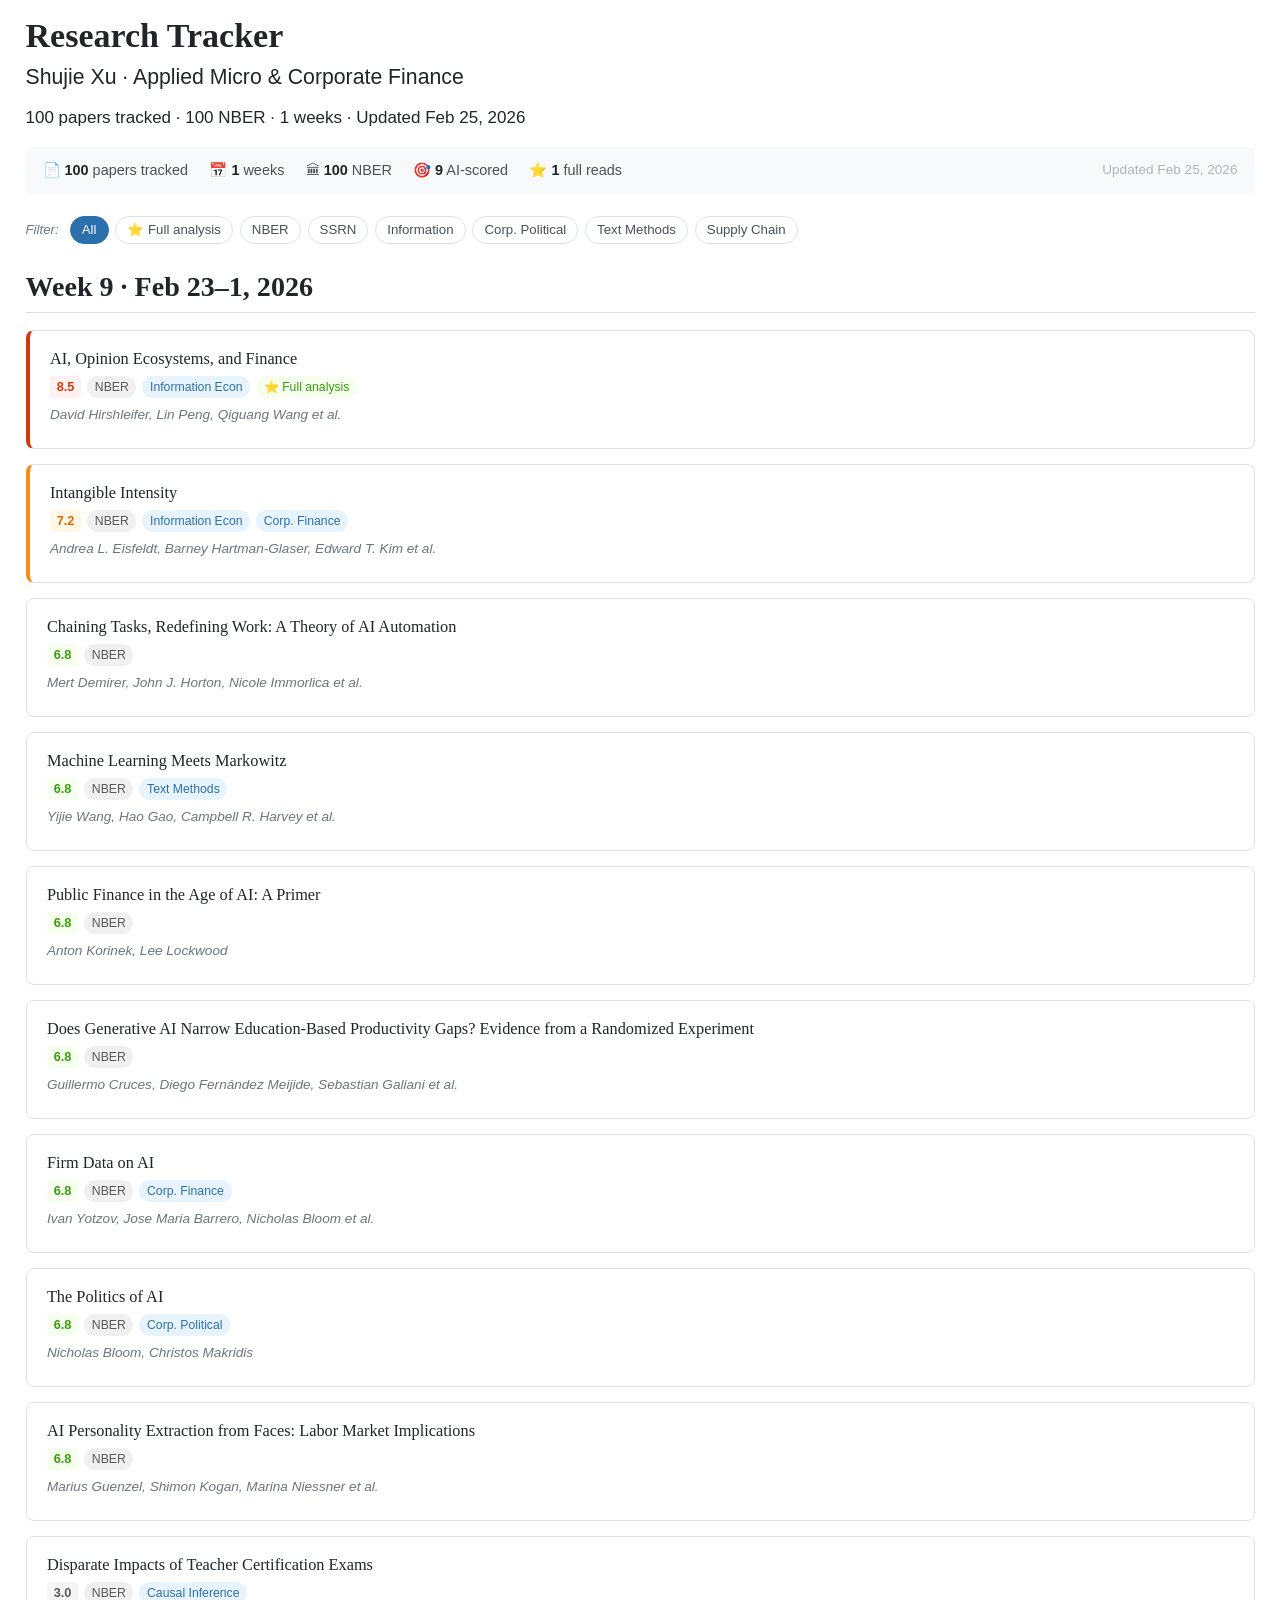
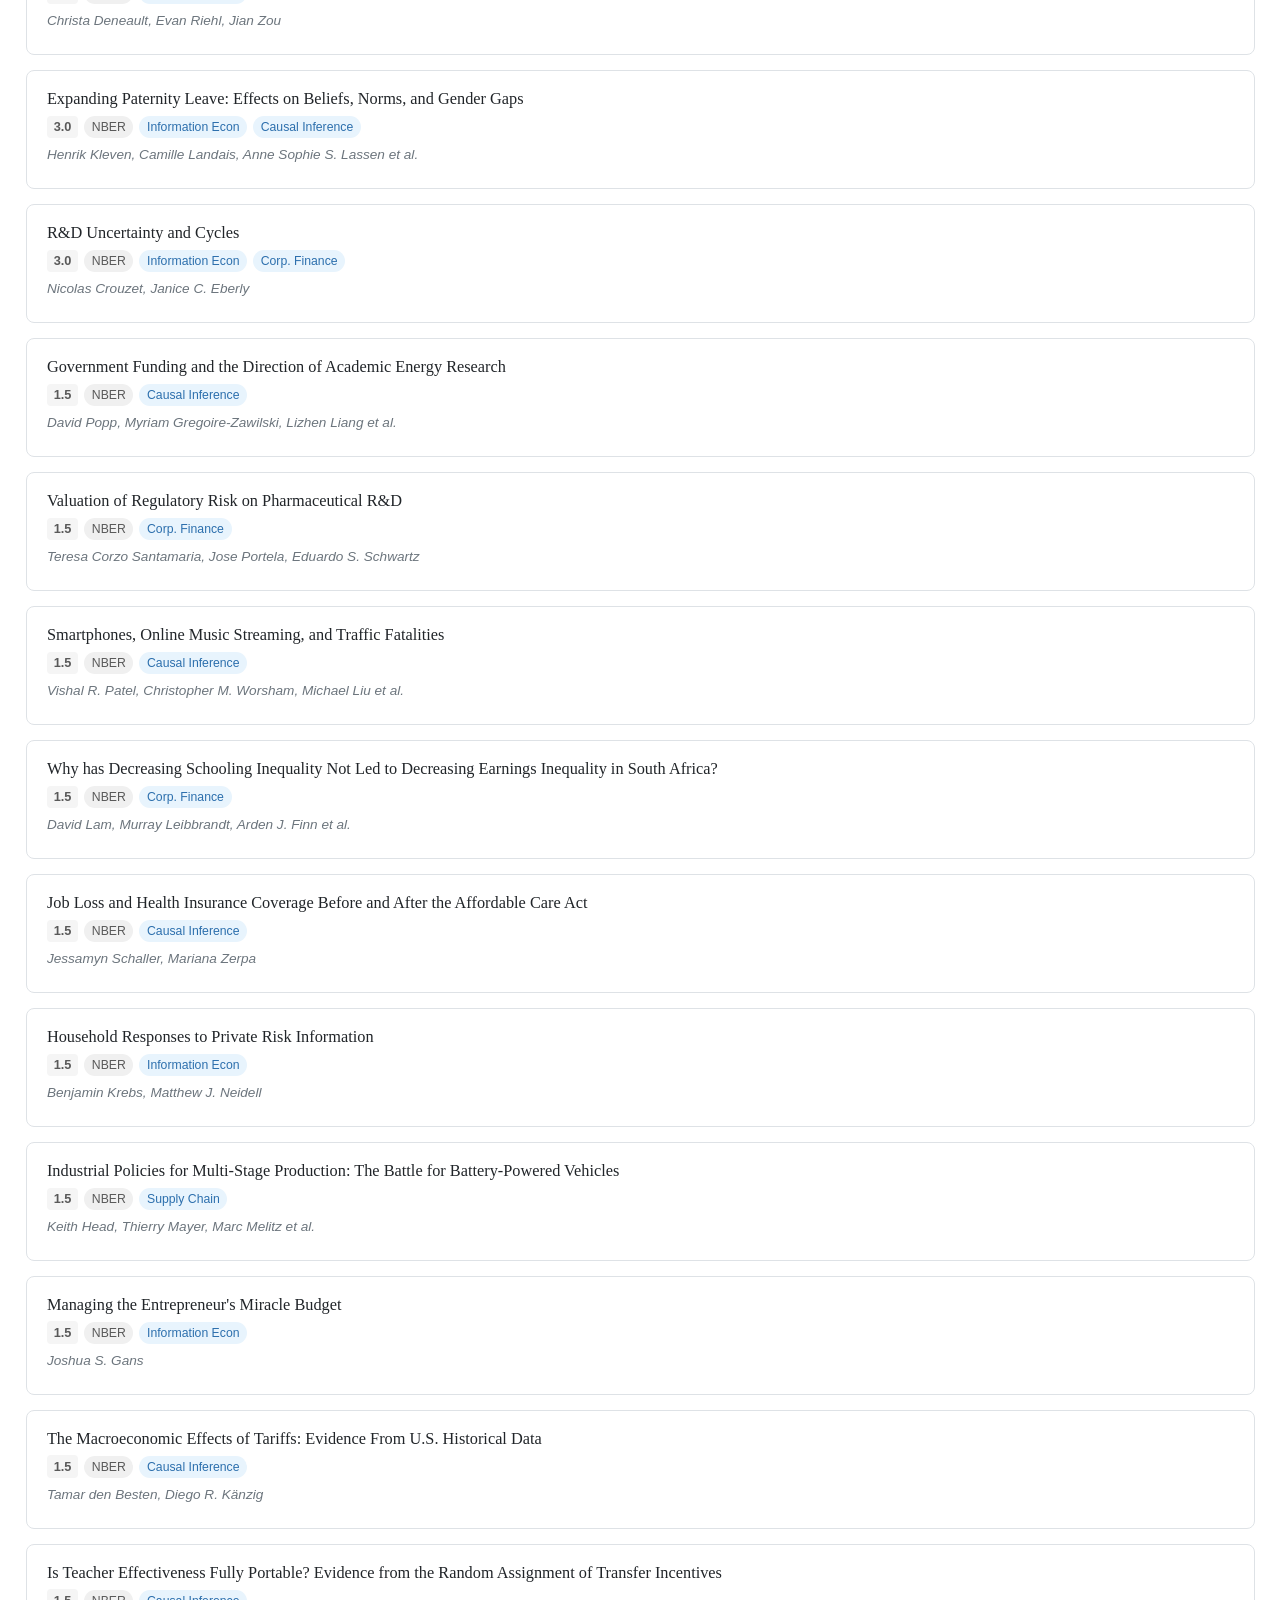
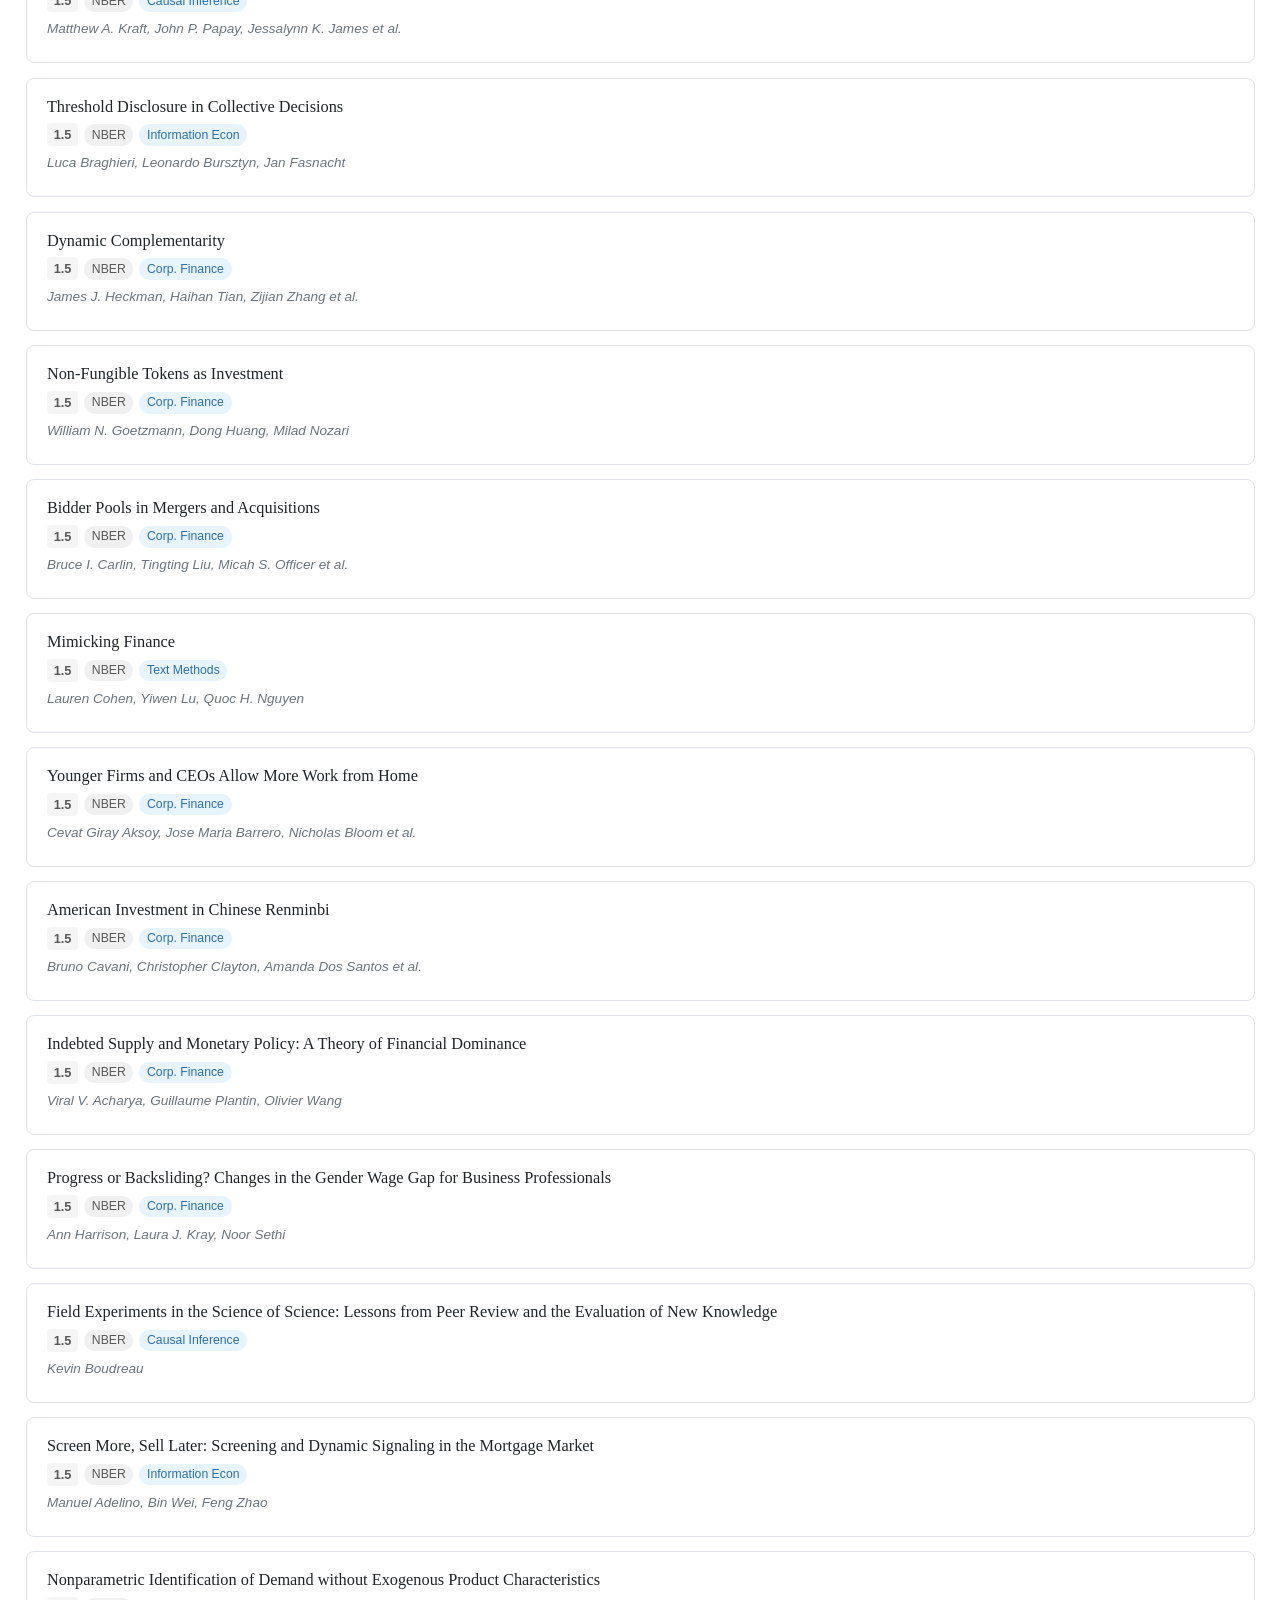
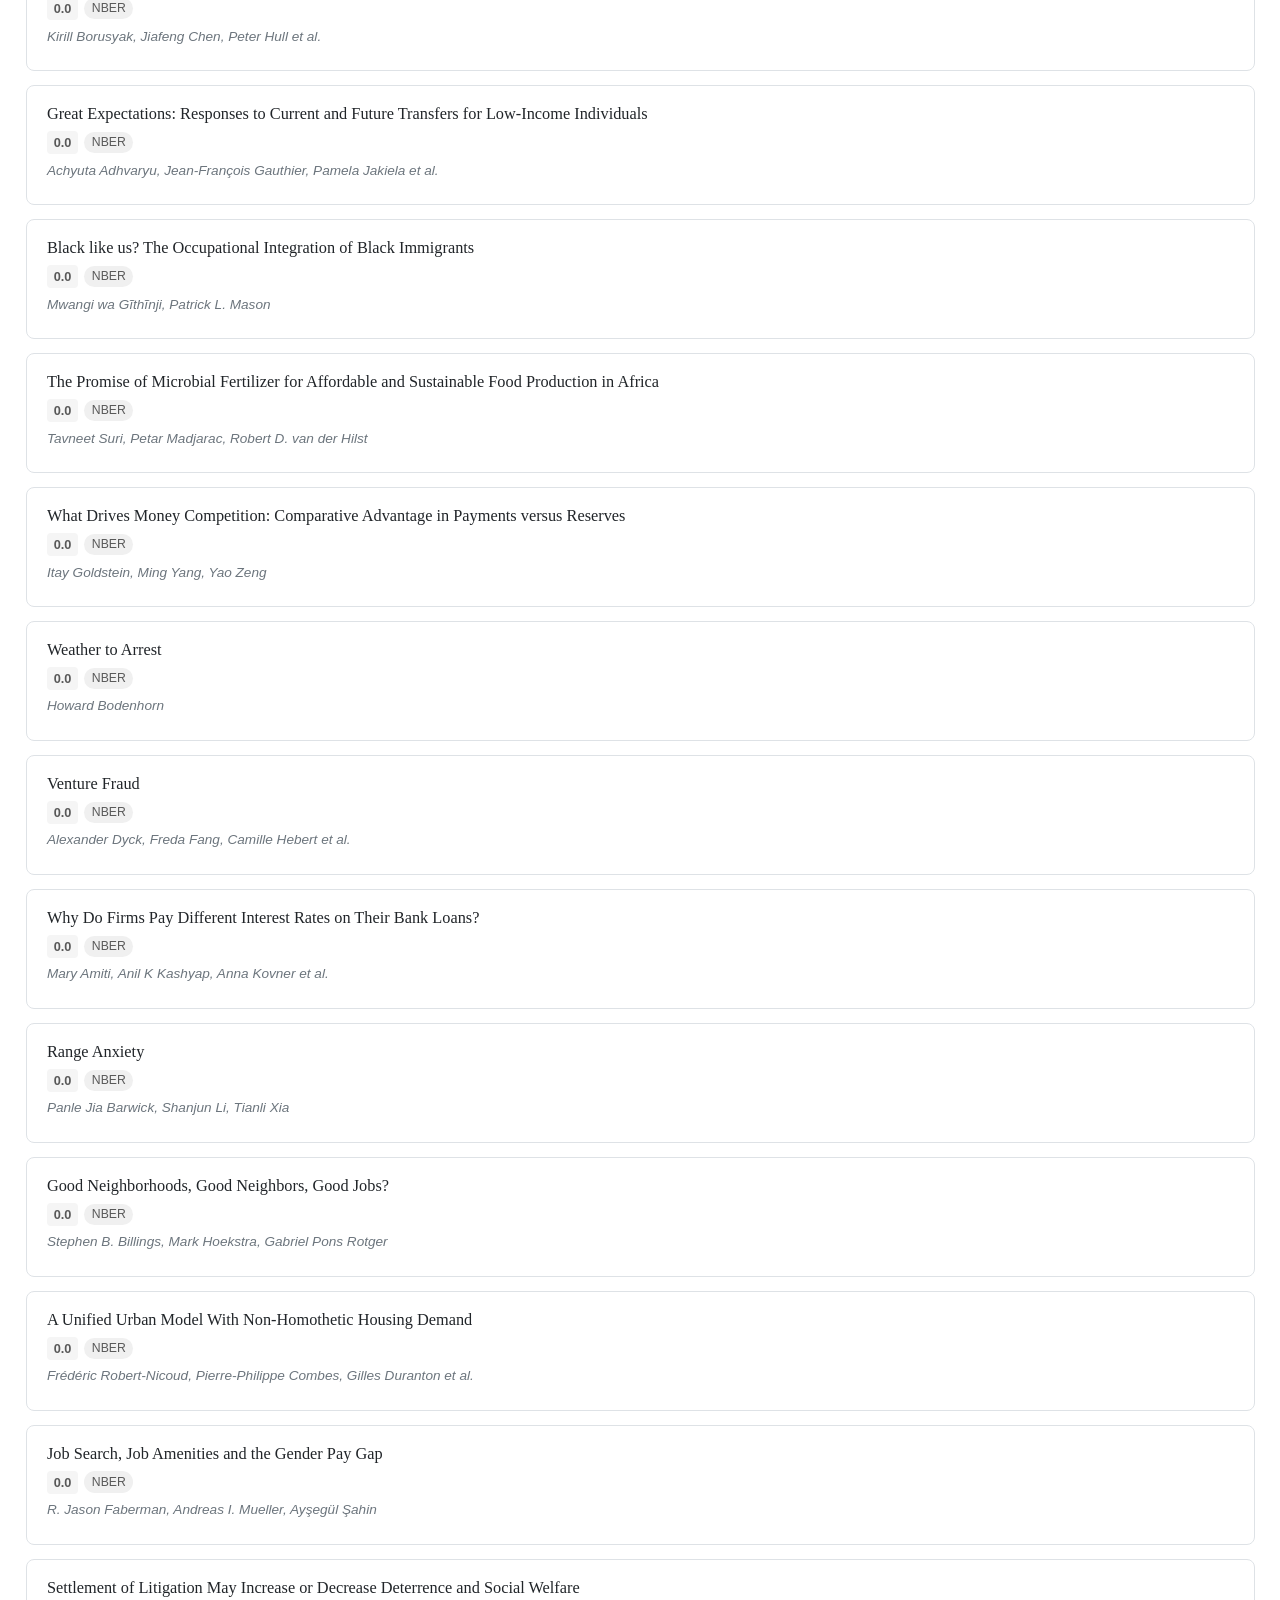
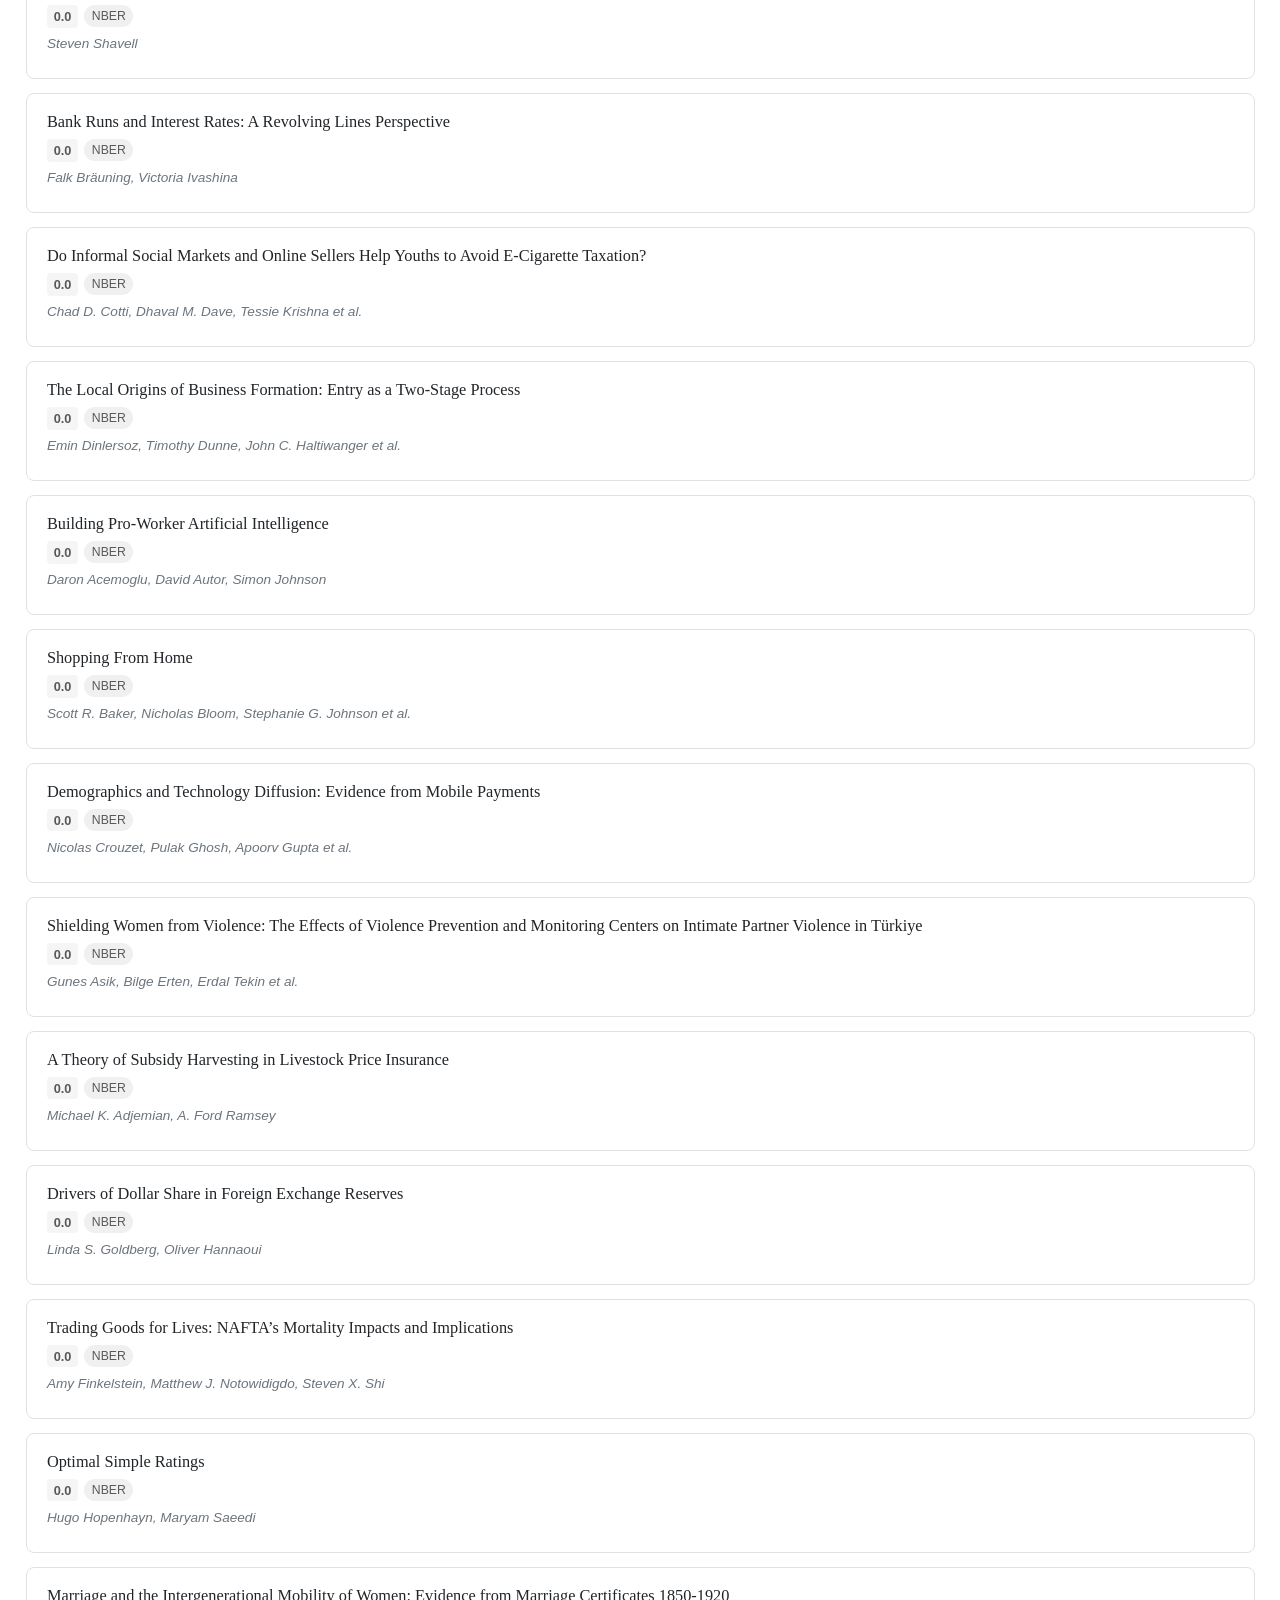
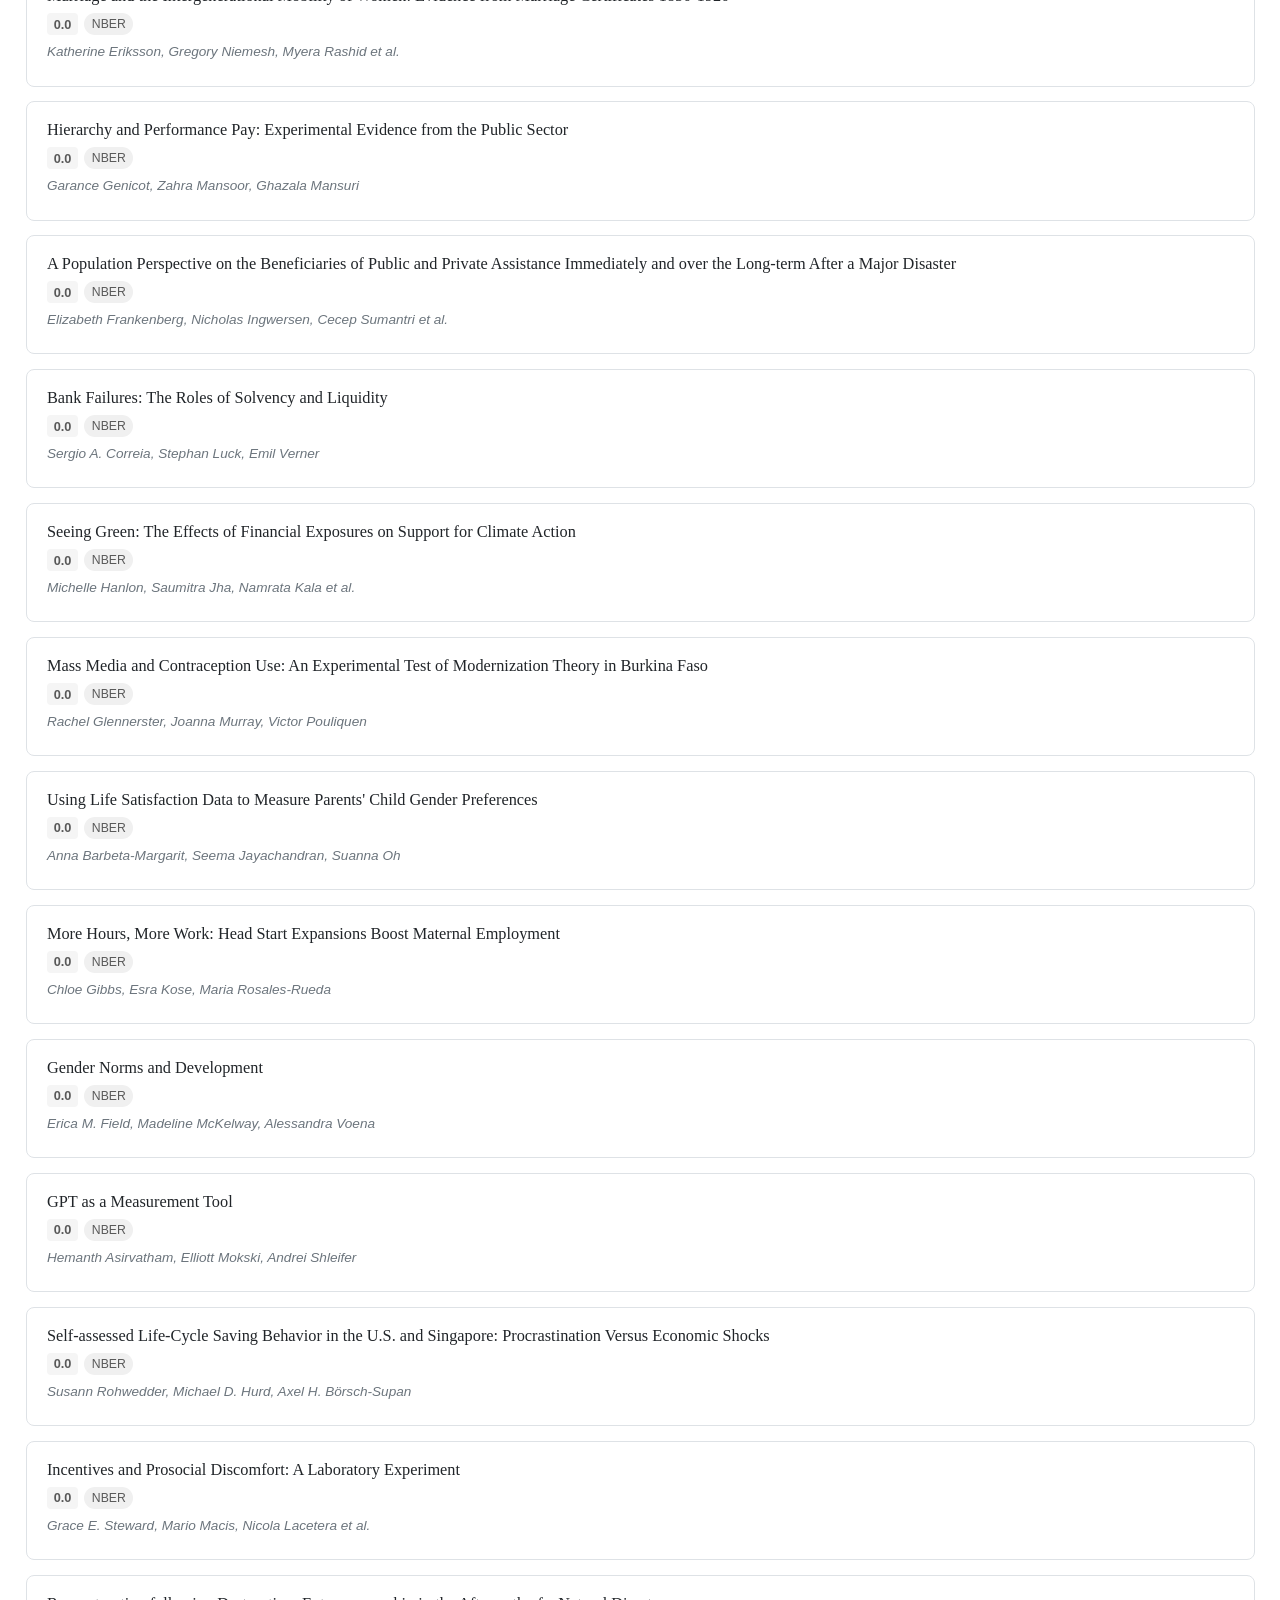
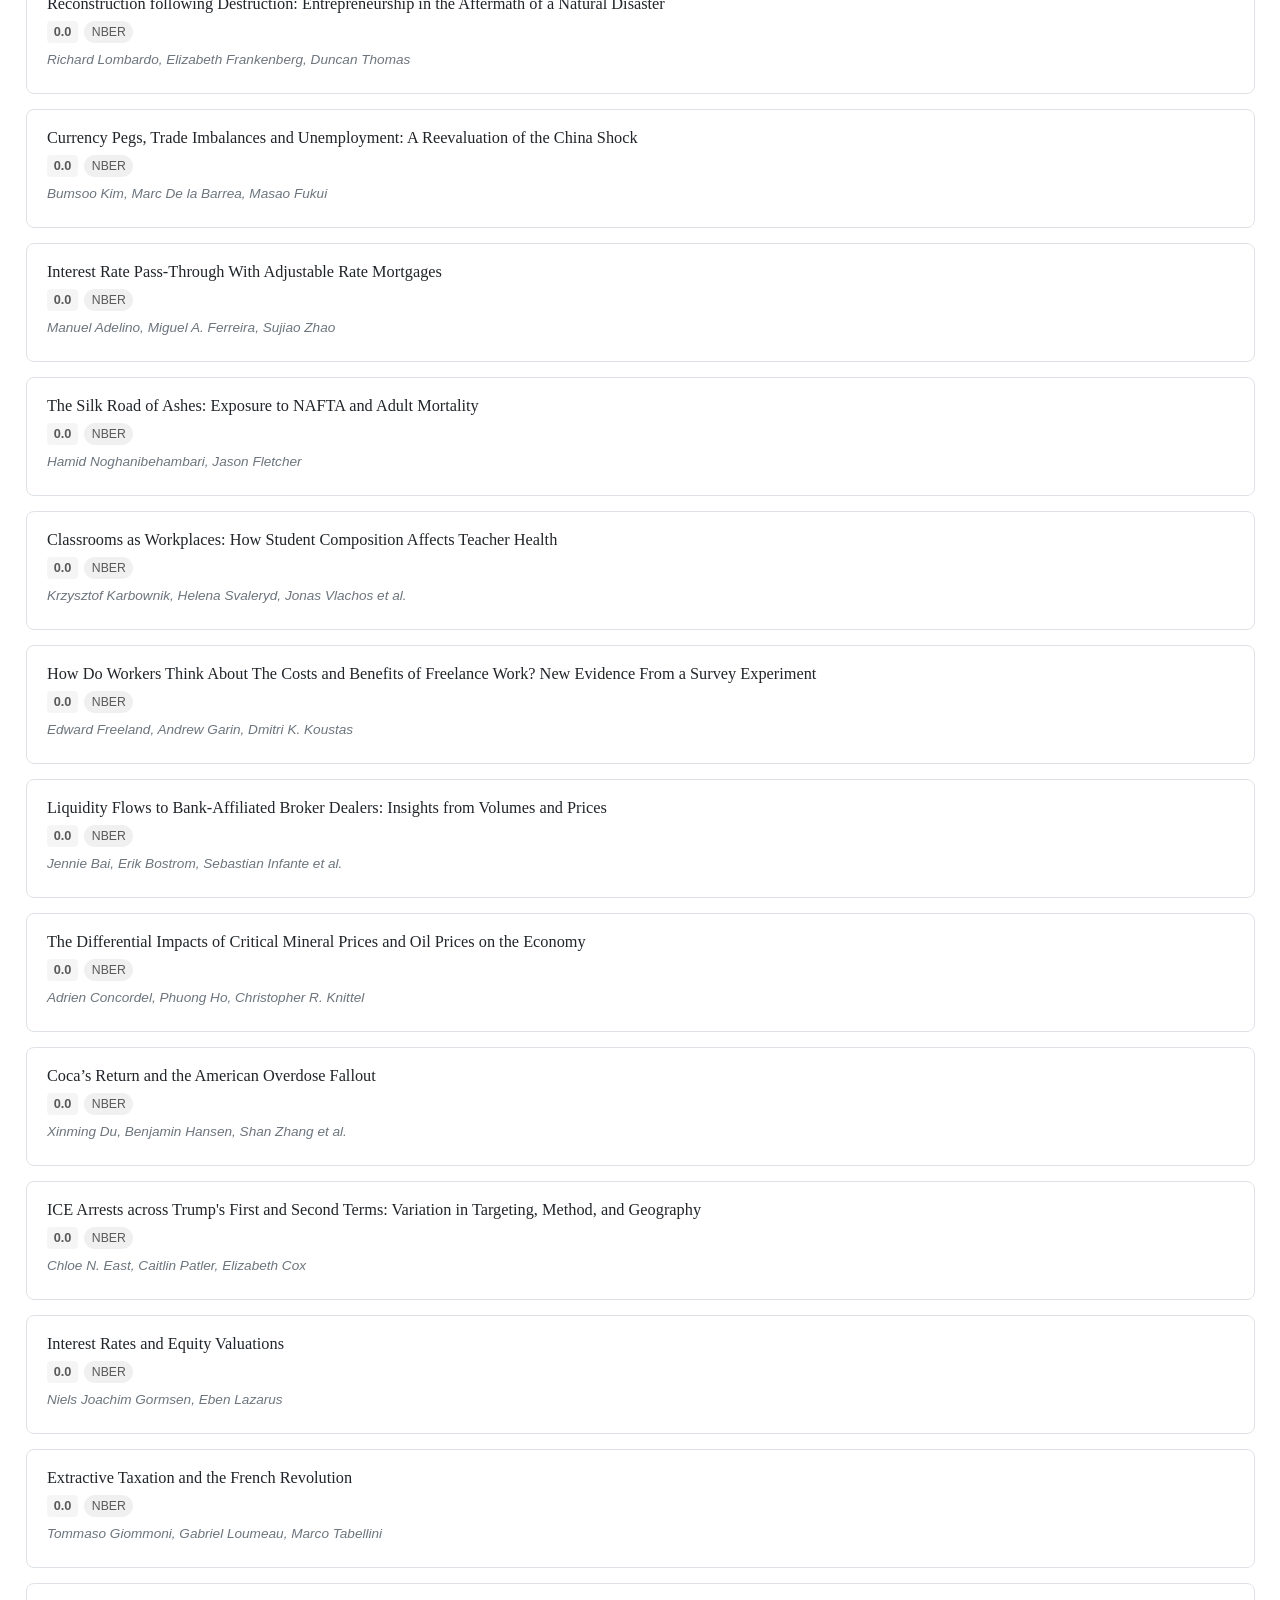
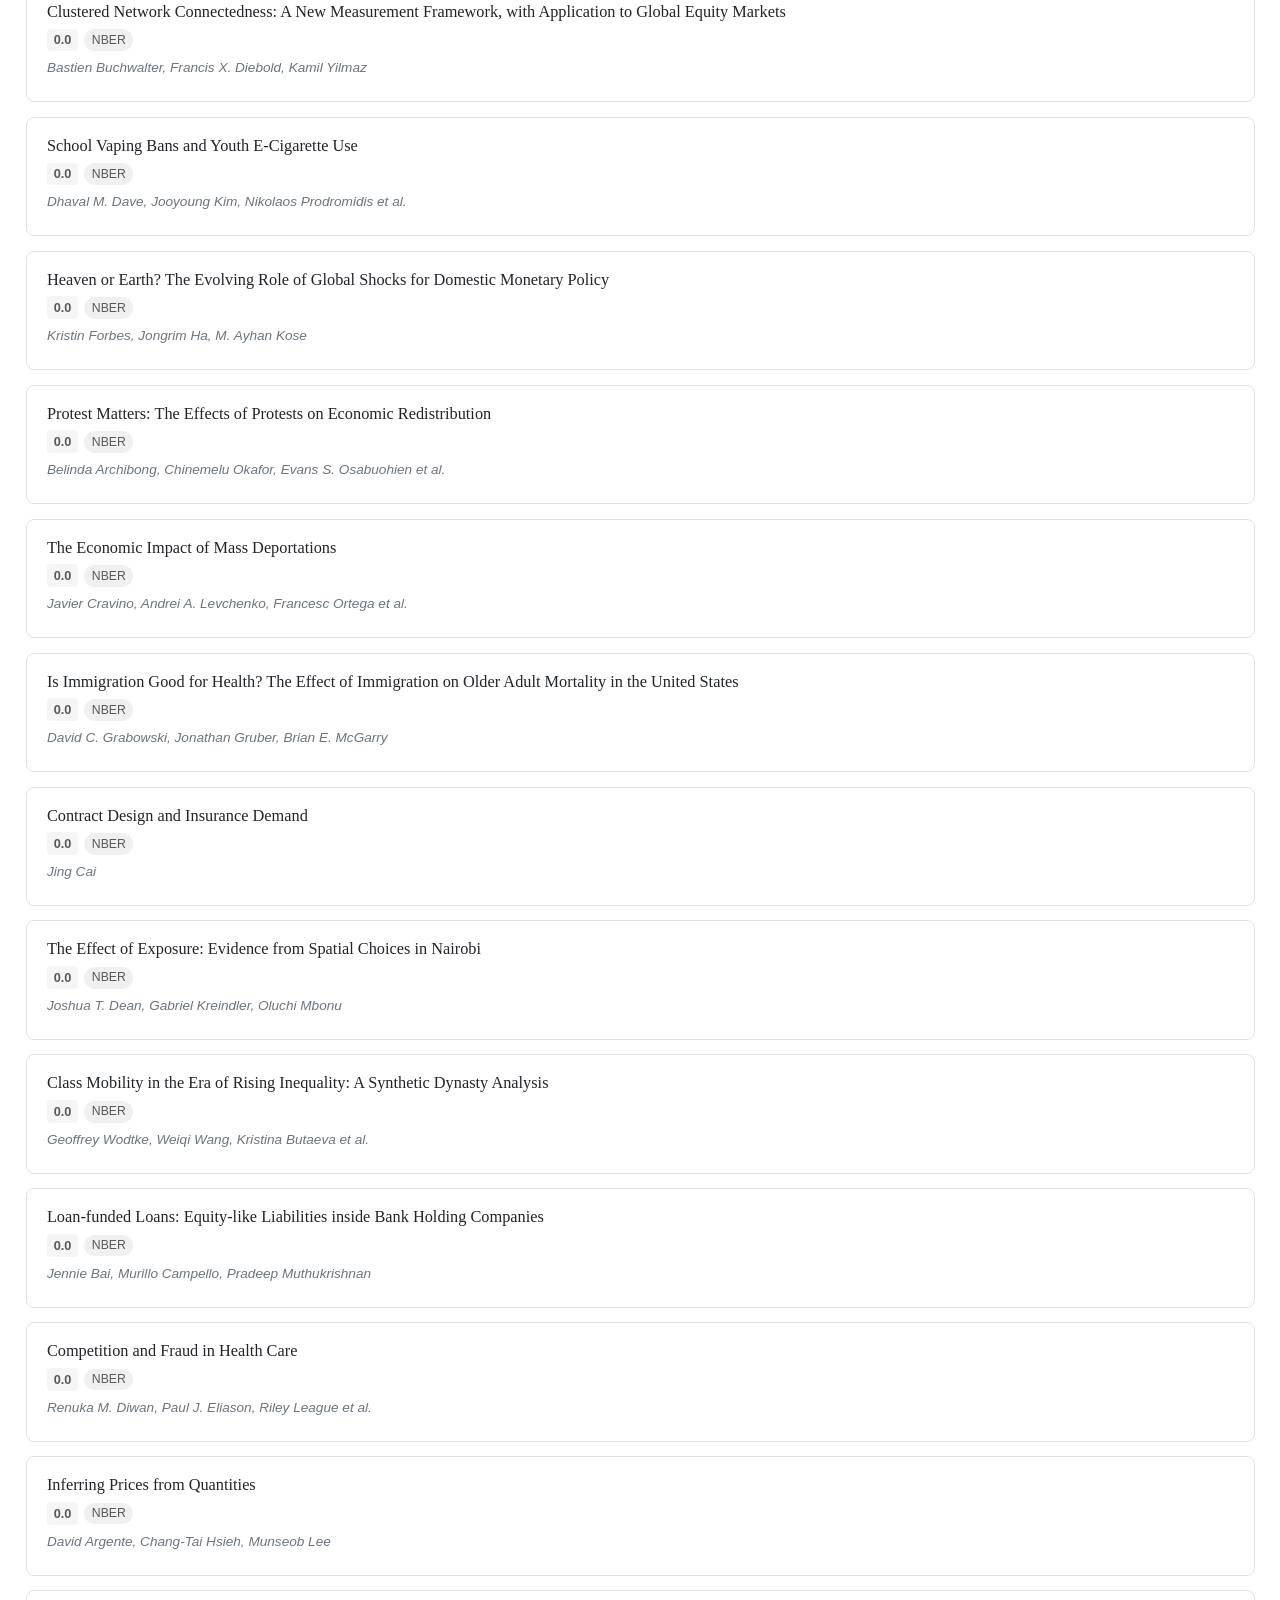
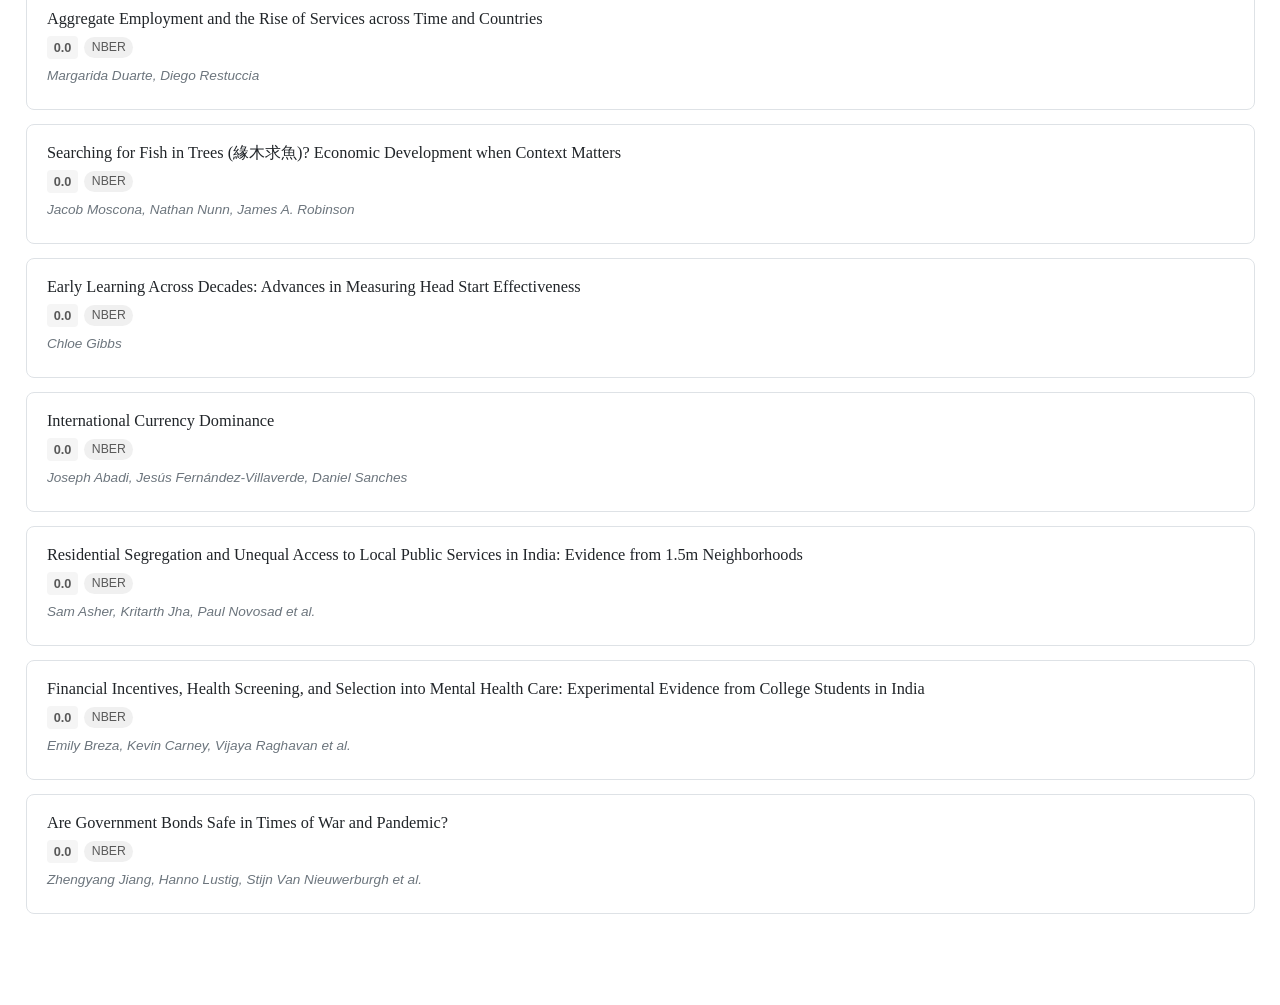
==== commit 2af75497: "📚 Paper tracker update 2026-02-25" ====
--- a/docs/index.html
+++ b/docs/index.html
@@ -6,6 +6,7 @@
 
 <meta name="viewport" content="width=device-width, initial-scale=1.0, user-scalable=yes">
 
+<meta name="description" content="100 papers tracked · 100 NBER · 1 weeks · Updated Feb 25, 2026">
 
 <title>Research Tracker</title>
 <style>
@@ -55,6 +56,11 @@
 <p class="subtitle lead">Shujie Xu · Applied Micro &amp; Corporate Finance</p>
 </div>
 
+<div>
+  <div class="description">
+    100 papers tracked · 100 NBER · 1 weeks · Updated Feb 25, 2026
+  </div>
+</div>
 
 
 <div class="quarto-title-meta column-page">
@@ -69,6 +75,64 @@
 </header>
 
 
+<style>
+body { font-family: "Inter", -apple-system, BlinkMacSystemFont, "Segoe UI", sans-serif; }
+h1,h2,h3,h4,h5 { font-family: "Georgia", "Times New Roman", serif; }
+a { color: #2c6fad; }
+
+/* Stats bar */
+.tracker-stats { display:flex; flex-wrap:wrap; gap:1.25rem; padding:0.75rem 1rem;
+  background:#f8f9fa; border-radius:6px; margin-bottom:1.25rem; font-size:0.85rem; color:#495057; }
+.tracker-stats strong { color:#212529; }
+
+/* Filter bar */
+.filter-bar { display:flex; flex-wrap:wrap; gap:0.4rem; margin-bottom:1.5rem; align-items:center; }
+.filter-label { font-size:0.78rem; color:#6c757d; font-style:italic; margin-right:0.25rem; }
+.filter-btn { font-size:0.78rem; padding:0.2rem 0.65rem; border-radius:20px;
+  border:1px solid #dee2e6; background:white; color:#495057; cursor:pointer; transition:all .15s; }
+.filter-btn:hover, .filter-btn.active { background:#2c6fad; border-color:#2c6fad; color:white; }
+
+/* Paper card */
+.paper-card { border:1px solid #dee2e6; border-radius:8px; padding:1rem 1.2rem;
+  margin-bottom:0.85rem; background:white; transition:box-shadow .15s, border-color .15s; }
+.paper-card:hover { box-shadow:0 2px 8px rgba(0,0,0,.08); border-color:#adb5bd; }
+.paper-card.top-pick { border-left:4px solid #d4380d; }
+.paper-card.high-relevance { border-left:4px solid #fa8c16; }
+.paper-card.hidden { display:none !important; }
+
+.paper-title { font-size:0.96rem; font-weight:600; font-family:Georgia,serif;
+  margin-bottom:0.3rem; line-height:1.4; }
+.paper-title a { color:inherit; text-decoration:none; }
+.paper-title a:hover { color:#2c6fad; text-decoration:underline; }
+
+.paper-meta { display:flex; flex-wrap:wrap; gap:0.35rem; align-items:center;
+  margin-bottom:0.4rem; font-size:0.78rem; }
+.paper-authors { font-size:0.8rem; color:#6c757d; font-style:italic; margin-bottom:0.35rem; }
+
+/* Badges */
+.score-badge { font-weight:700; padding:0.1rem 0.4rem; border-radius:4px; font-size:0.75rem; }
+.score-top    { background:#fff1f0; color:#d4380d; }
+.score-high   { background:#fff7e6; color:#d46b08; }
+.score-mid    { background:#f6ffed; color:#389e0d; }
+.score-low    { background:#f5f5f5; color:#595959; }
+.topic-tag  { font-size:0.72rem; padding:0.1rem 0.45rem; border-radius:20px;
+  background:#e8f4fd; color:#2c6fad; }
+.source-tag { font-size:0.72rem; padding:0.1rem 0.45rem; border-radius:20px;
+  background:#f0f0f0; color:#595959; }
+
+/* Analysis (detail pages) */
+.analysis-block { margin-top:0.75rem; padding-top:0.75rem;
+  border-top:1px solid #e9ecef; font-size:0.83rem; }
+.analysis-grid { display:grid; grid-template-columns:1fr 1fr; gap:0.5rem 1.2rem; margin-bottom:0.5rem; }
+.analysis-item label { display:block; font-size:0.72rem; font-weight:600;
+  text-transform:uppercase; letter-spacing:.04em; color:#6c757d; margin-bottom:.15rem; }
+.analysis-item p { color:#212529; margin:0; }
+.takeaway-box { background:#fff8e6; border-left:3px solid #fa8c16;
+  border-radius:0 4px 4px 0; padding:0.5rem 0.75rem; color:#333; }
+.takeaway-box strong { color:#d46b08; }
+
+@media(max-width:768px) { .analysis-grid { grid-template-columns:1fr; } }
+</style>
 <div class="tracker-stats">
   <span class="stat-item">📄 <strong>100</strong> papers tracked</span>
   <span class="stat-item">📅 <strong>1</strong> weeks</span>
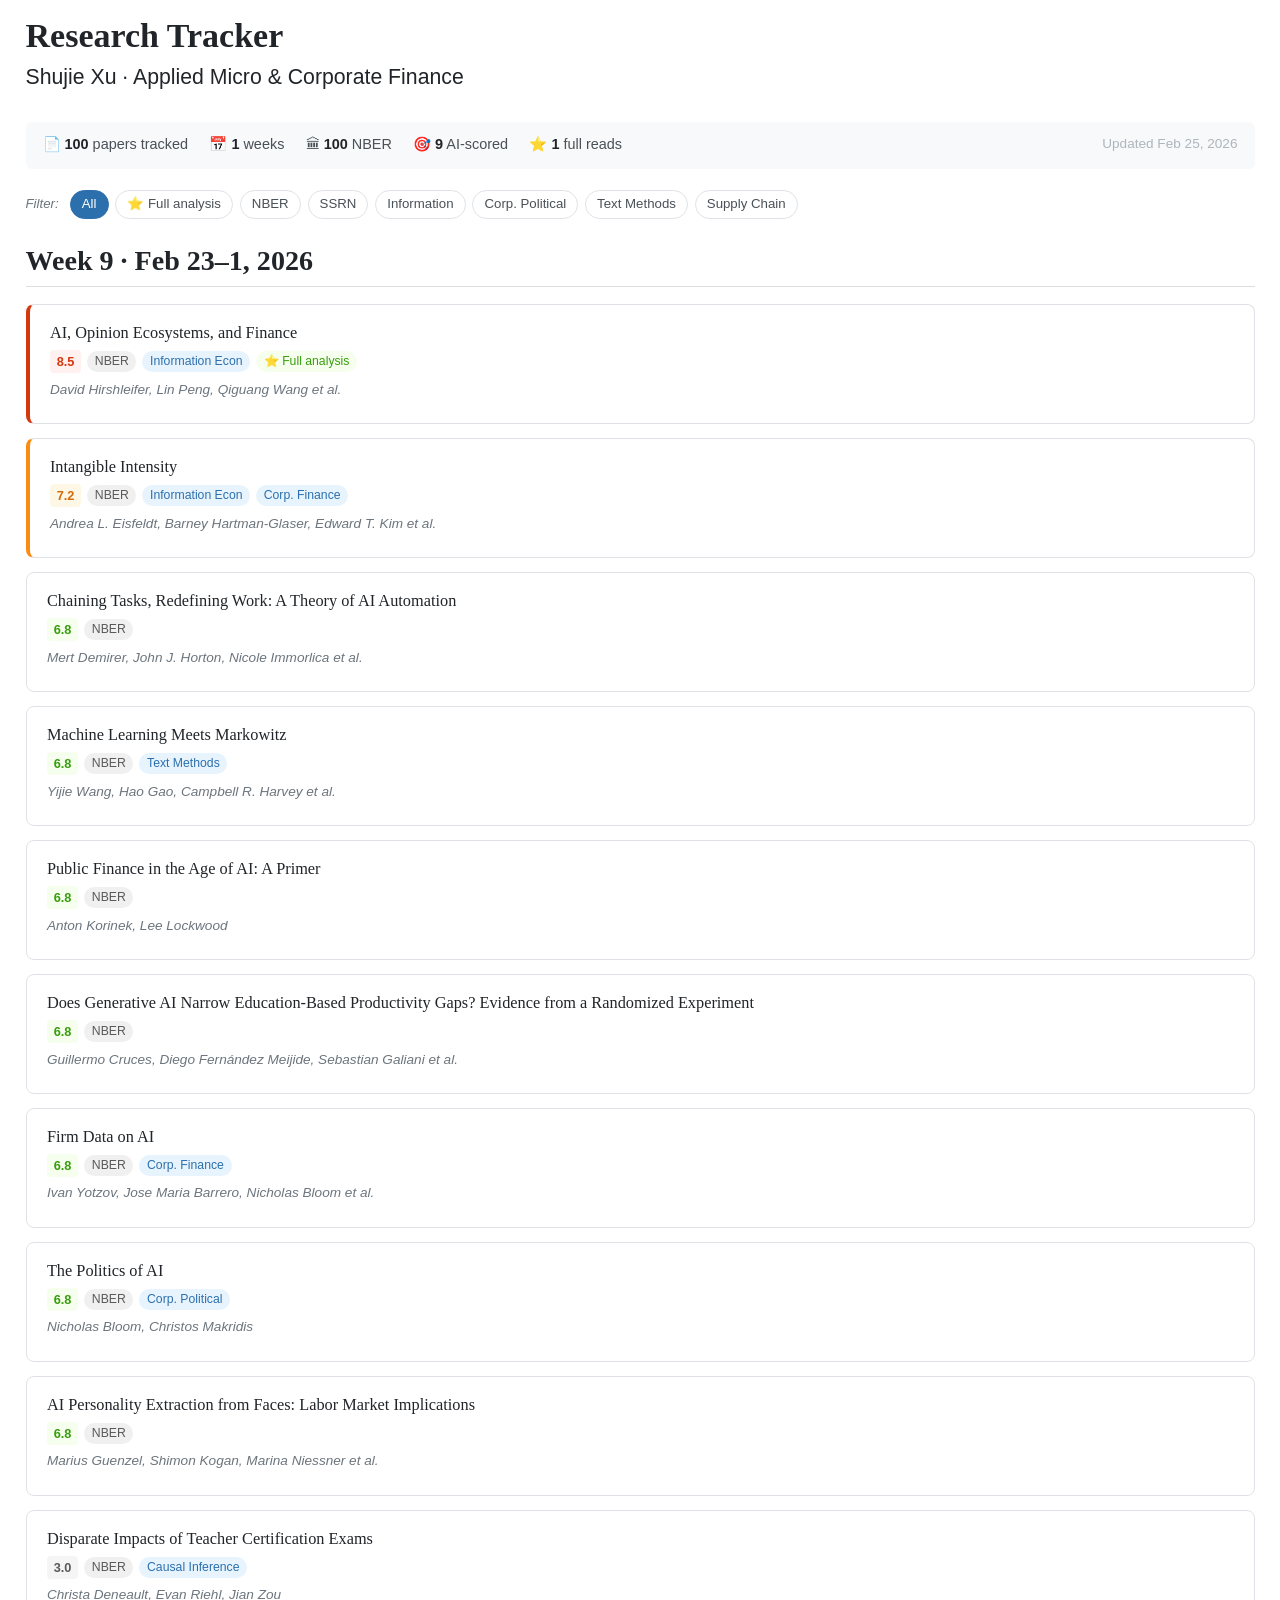
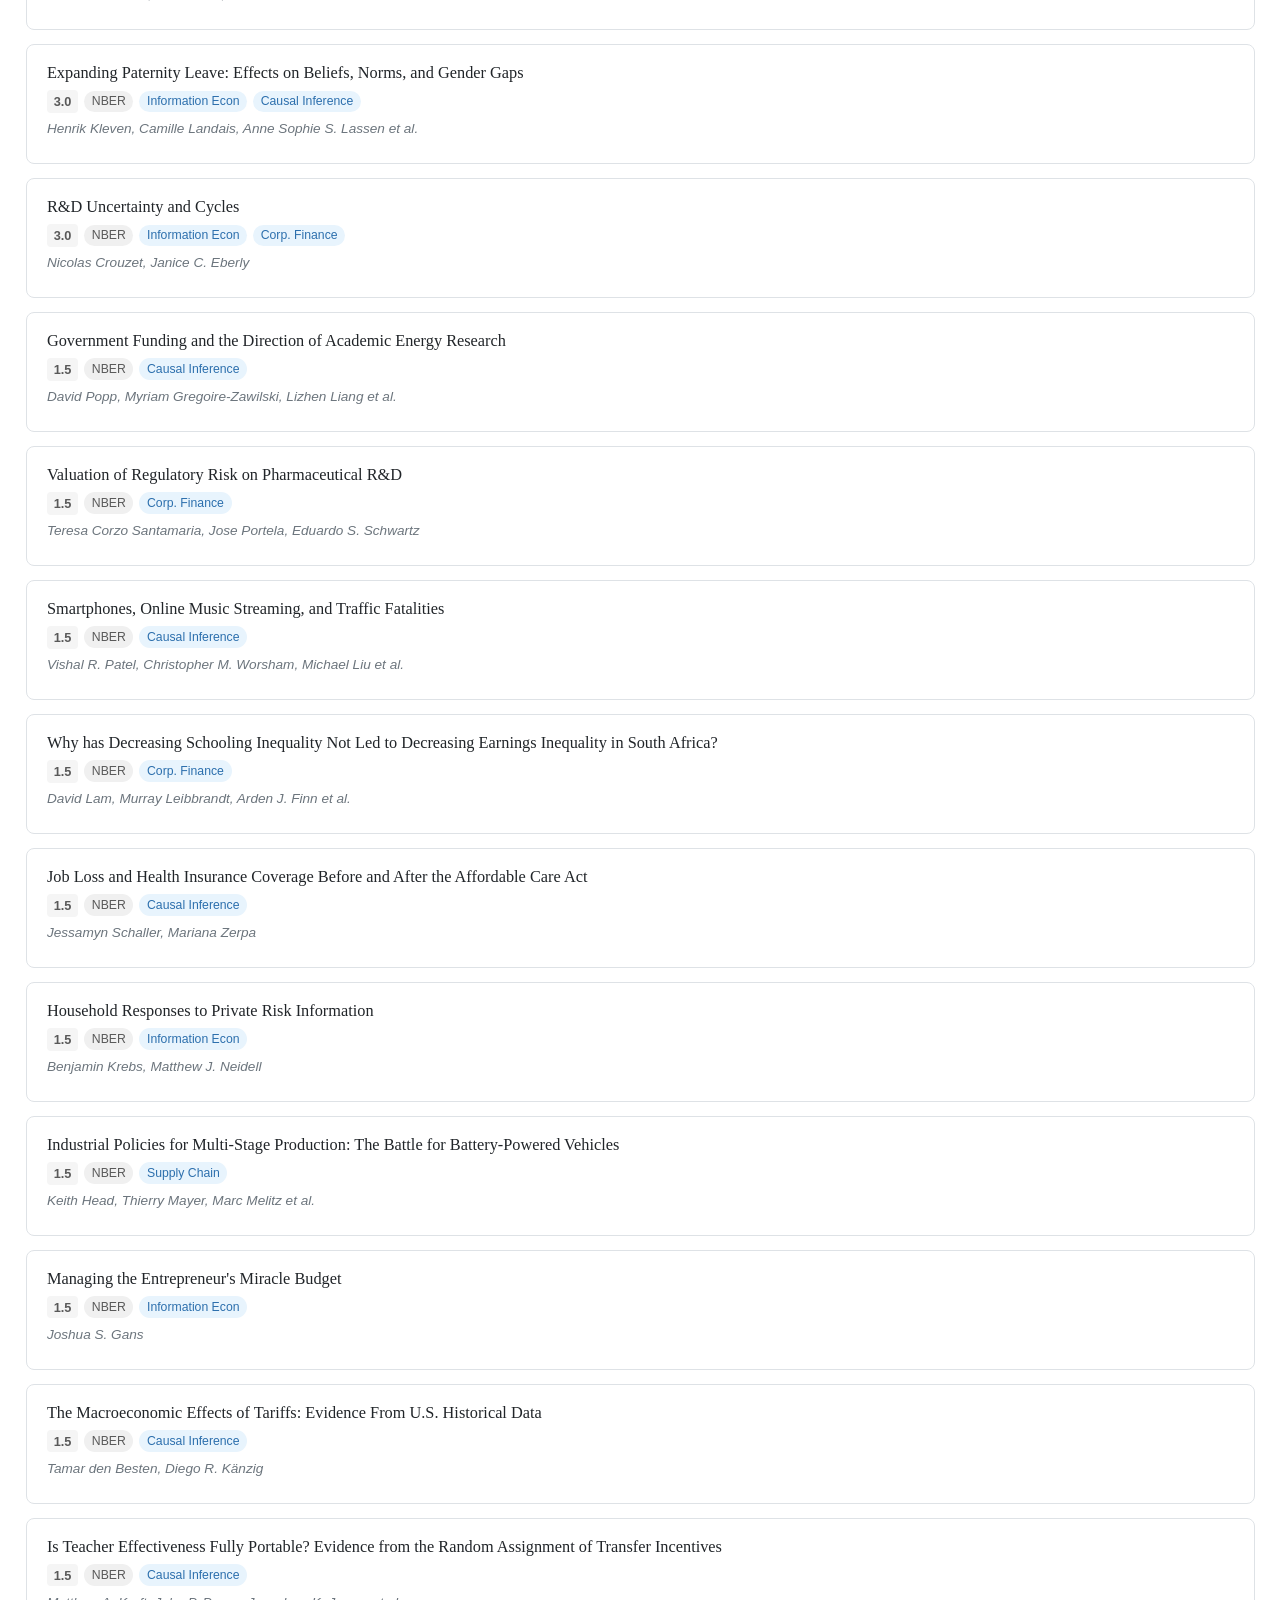
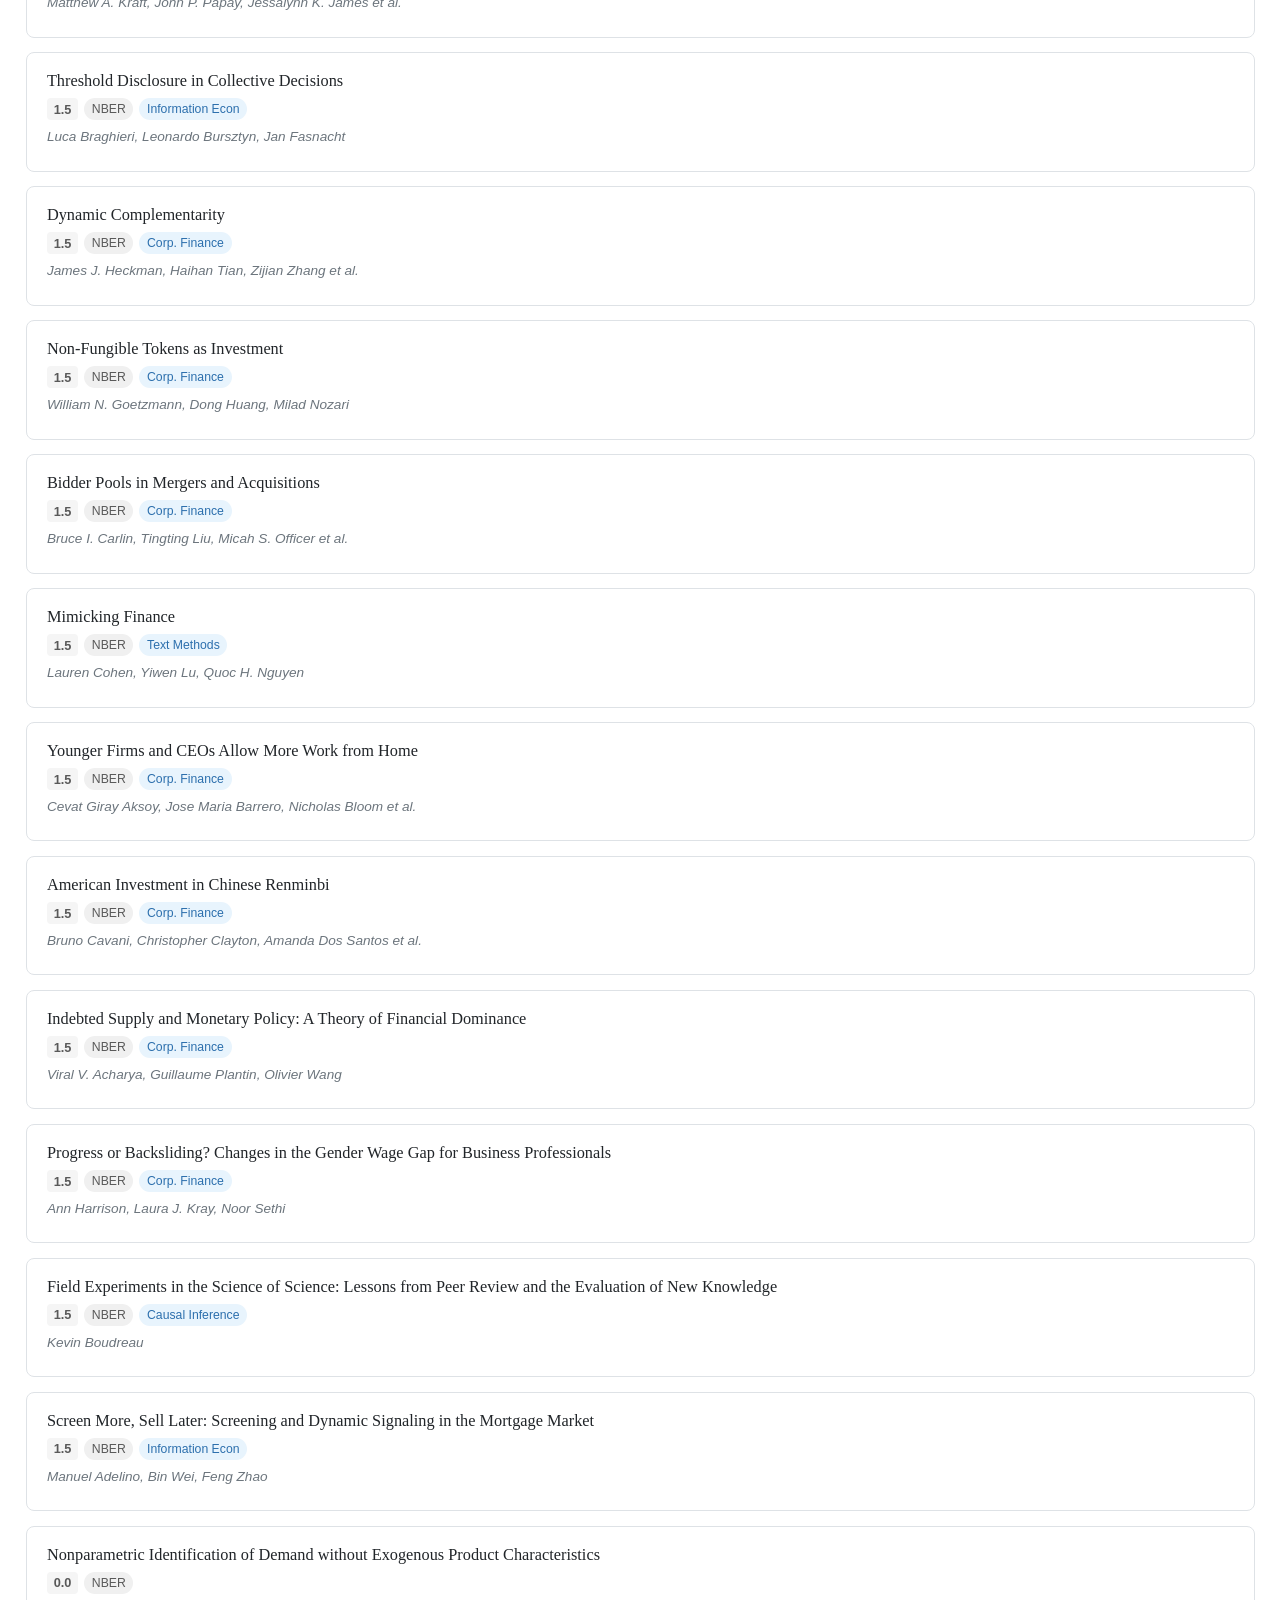
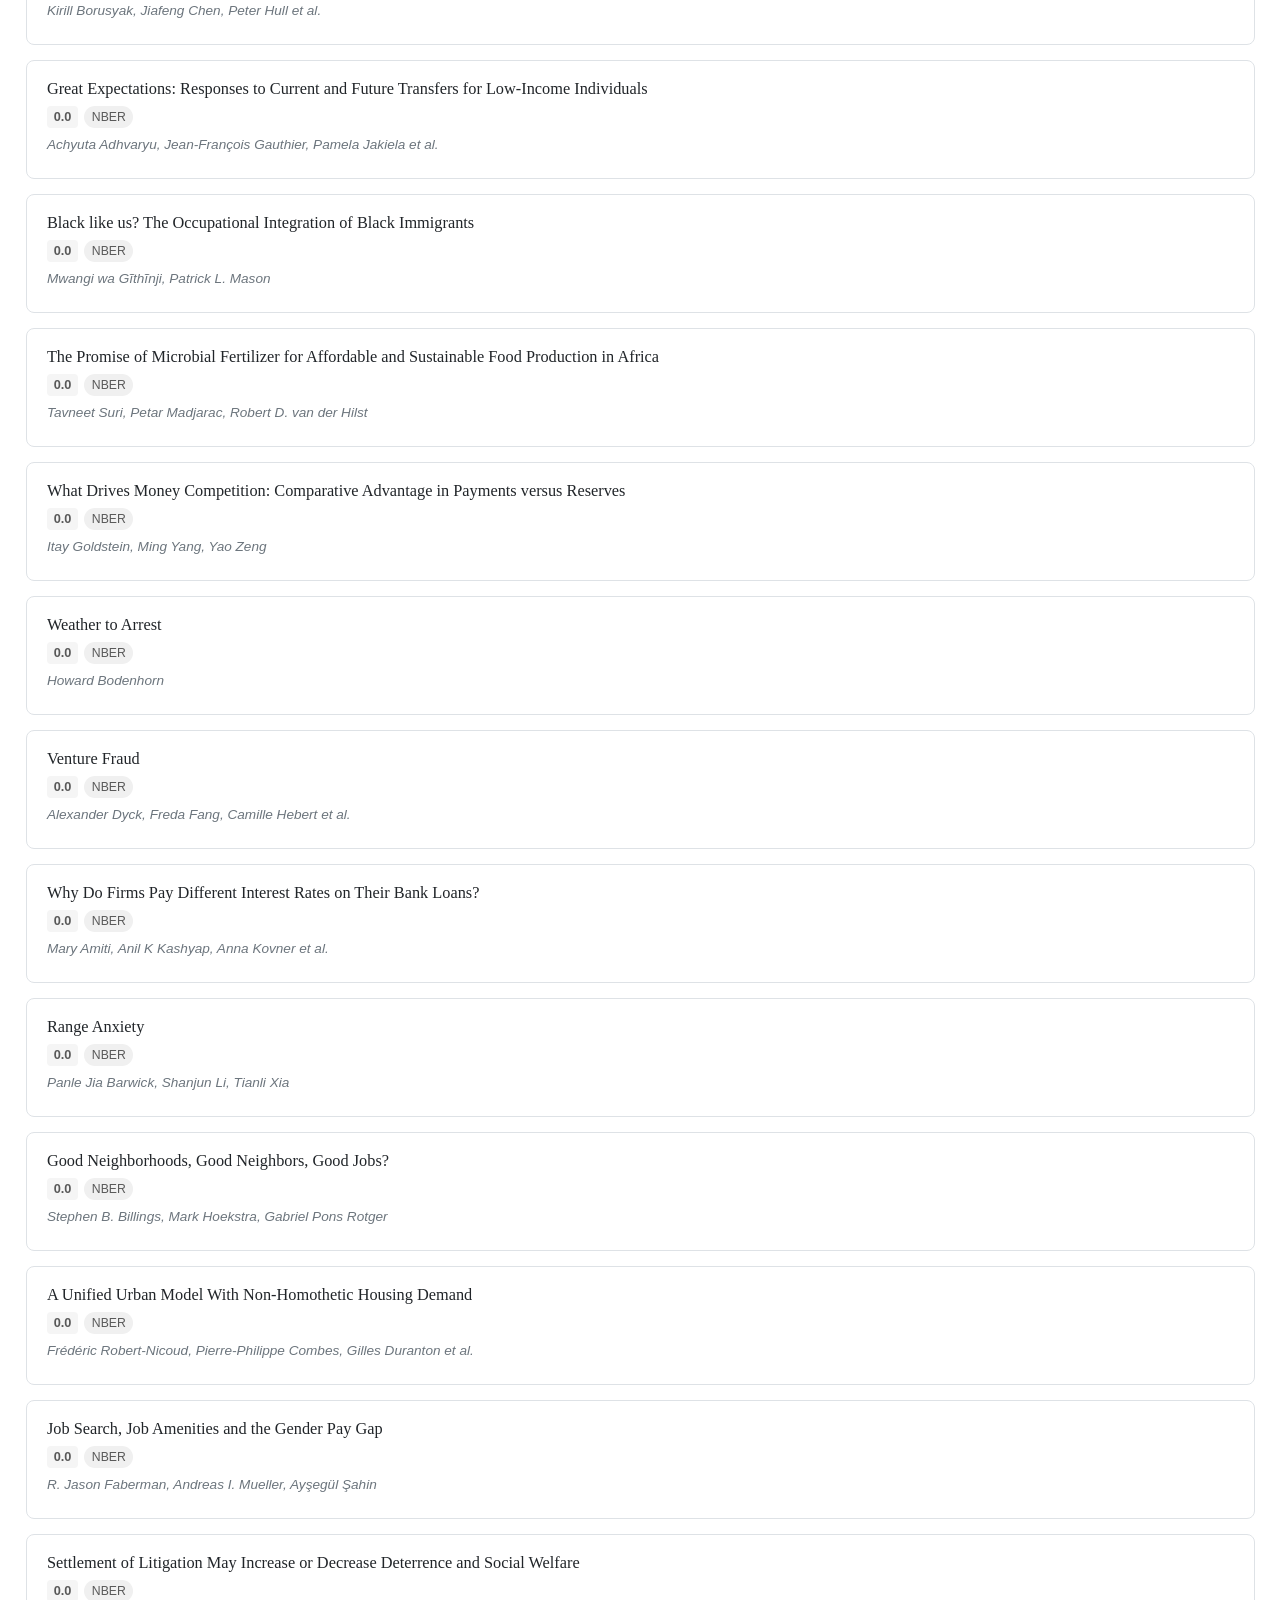
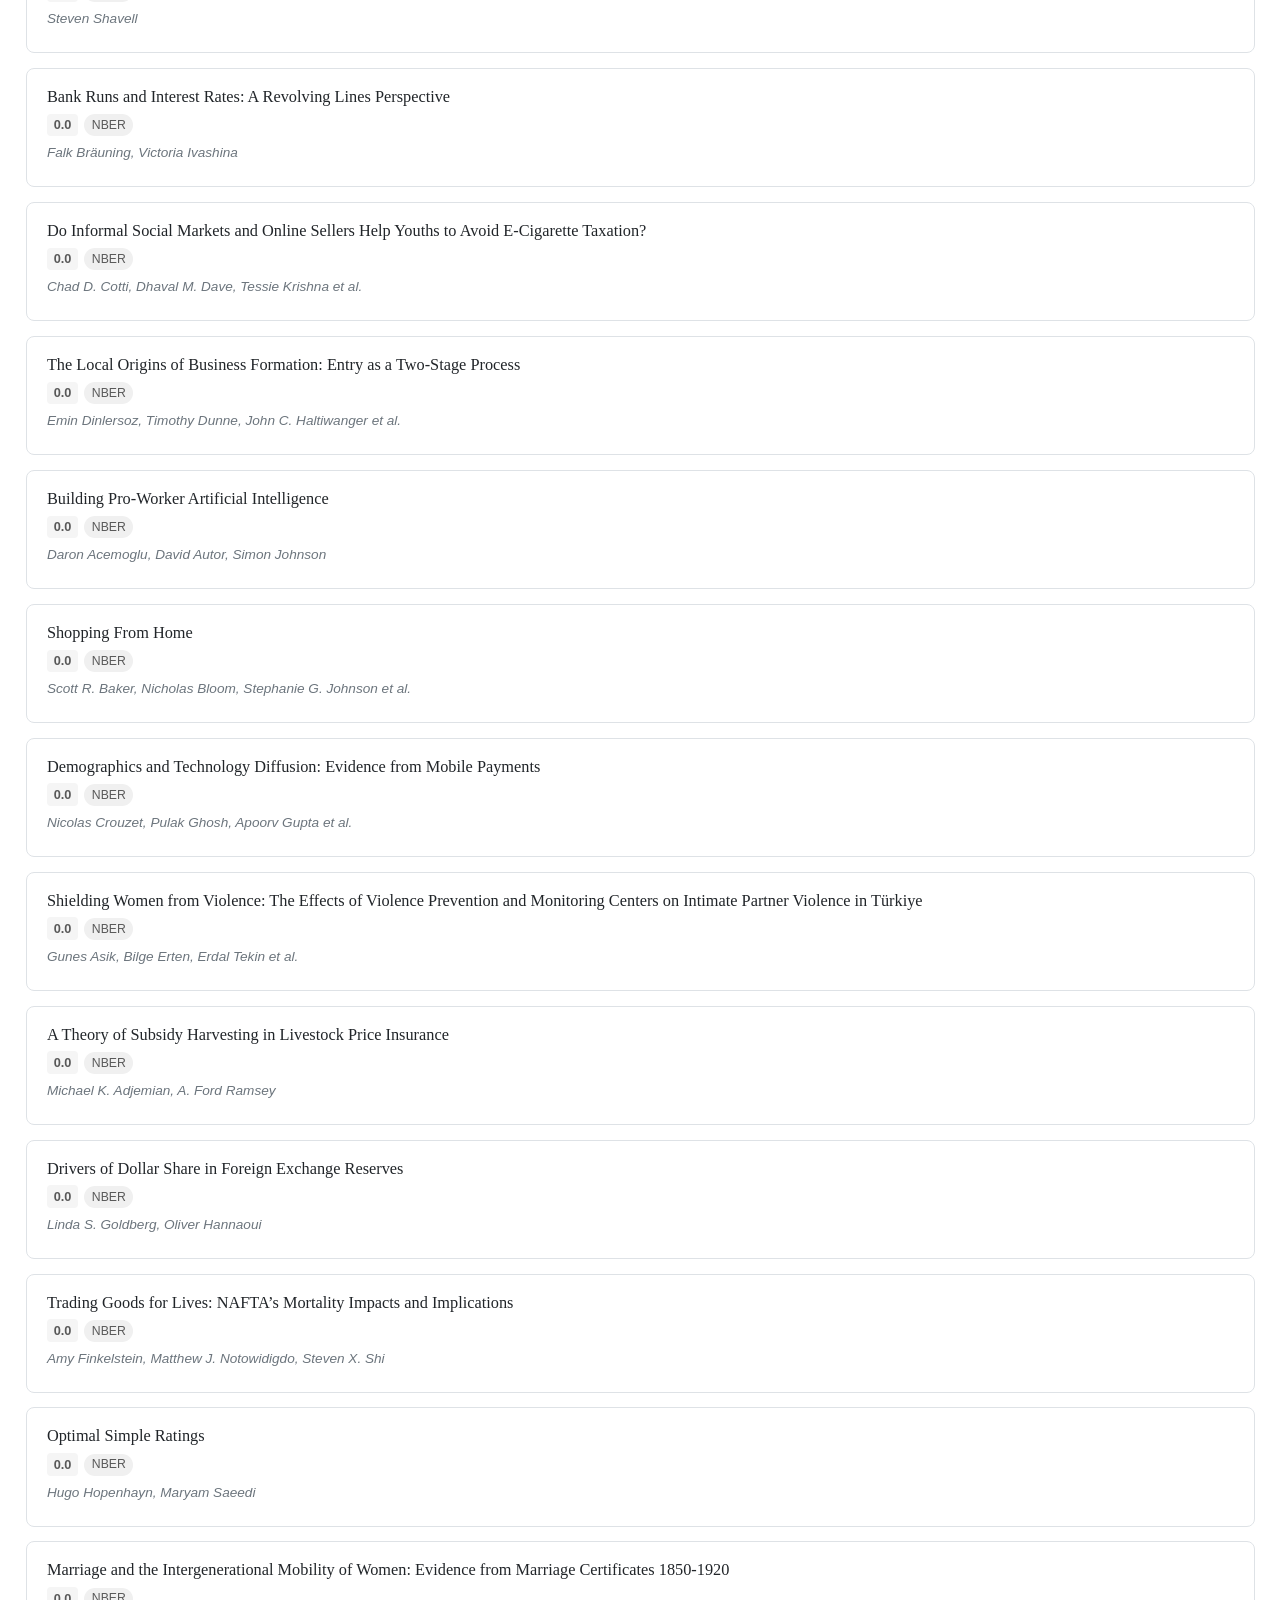
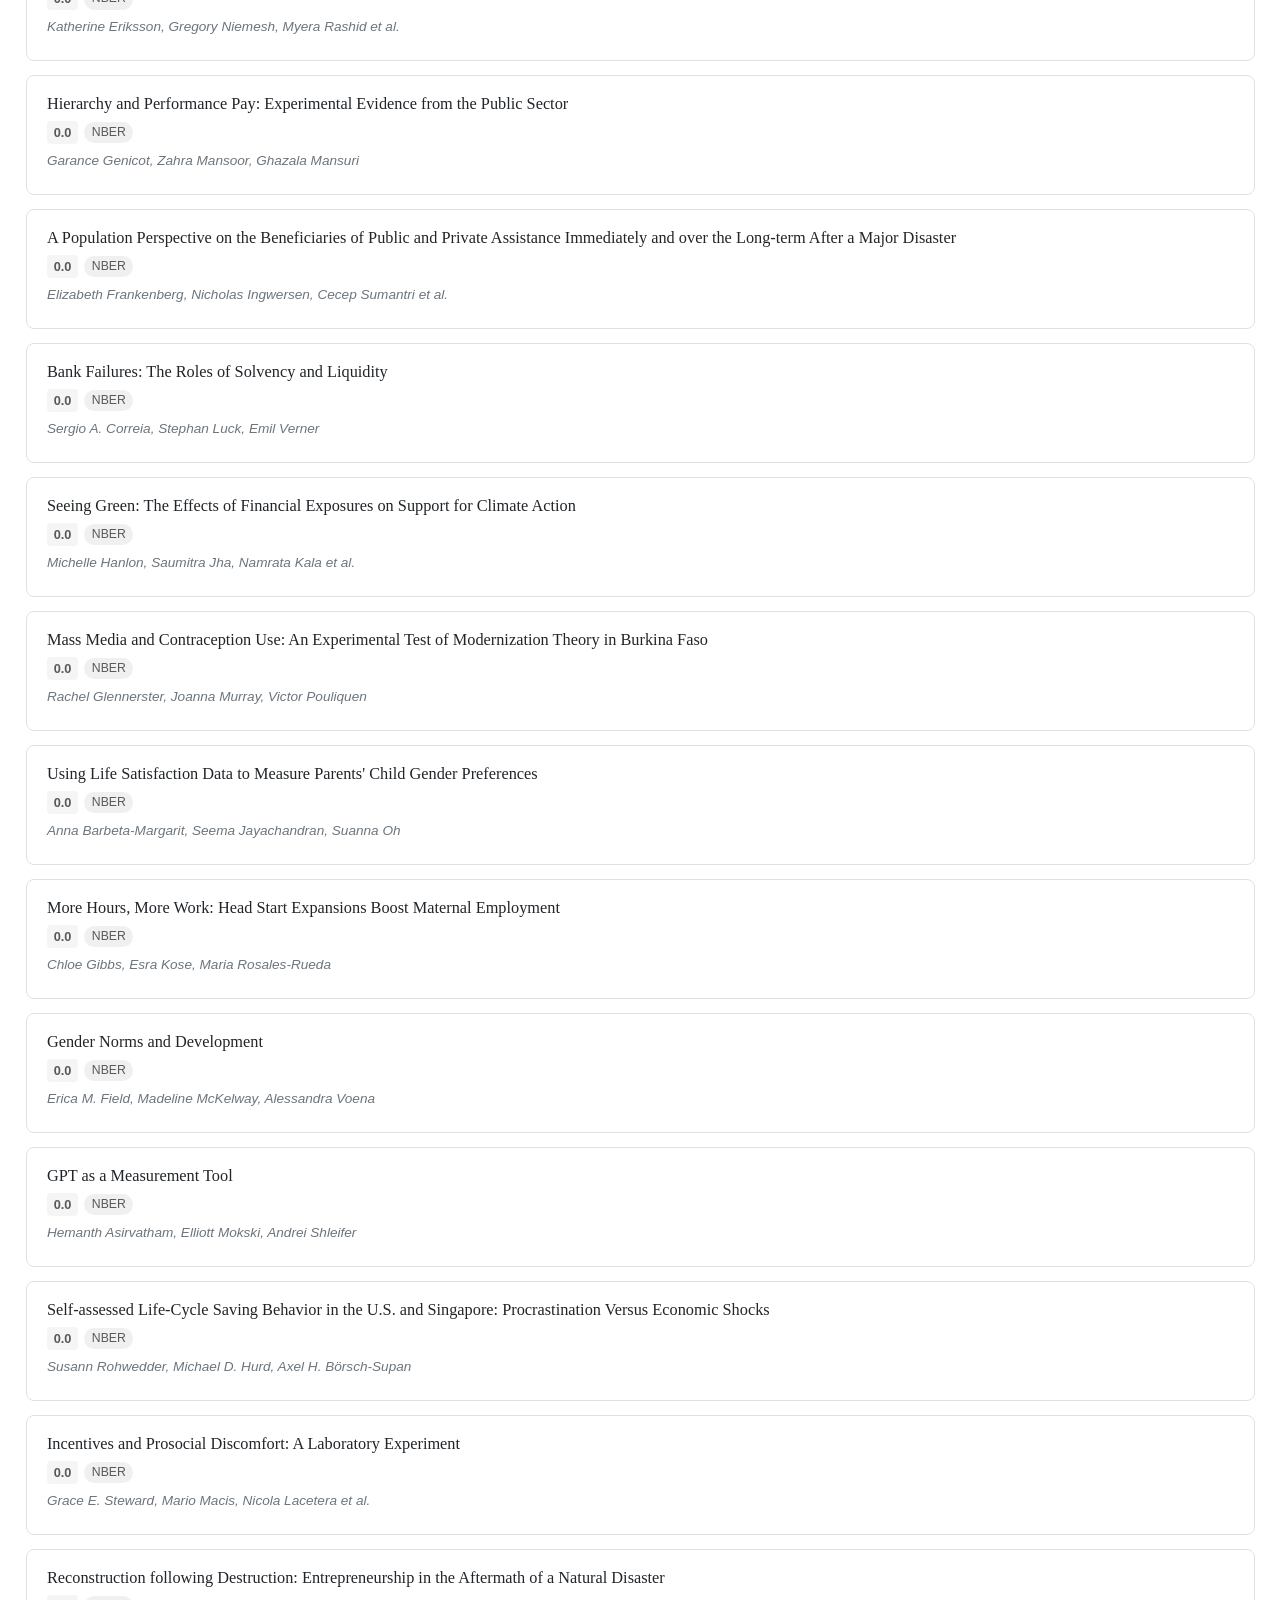
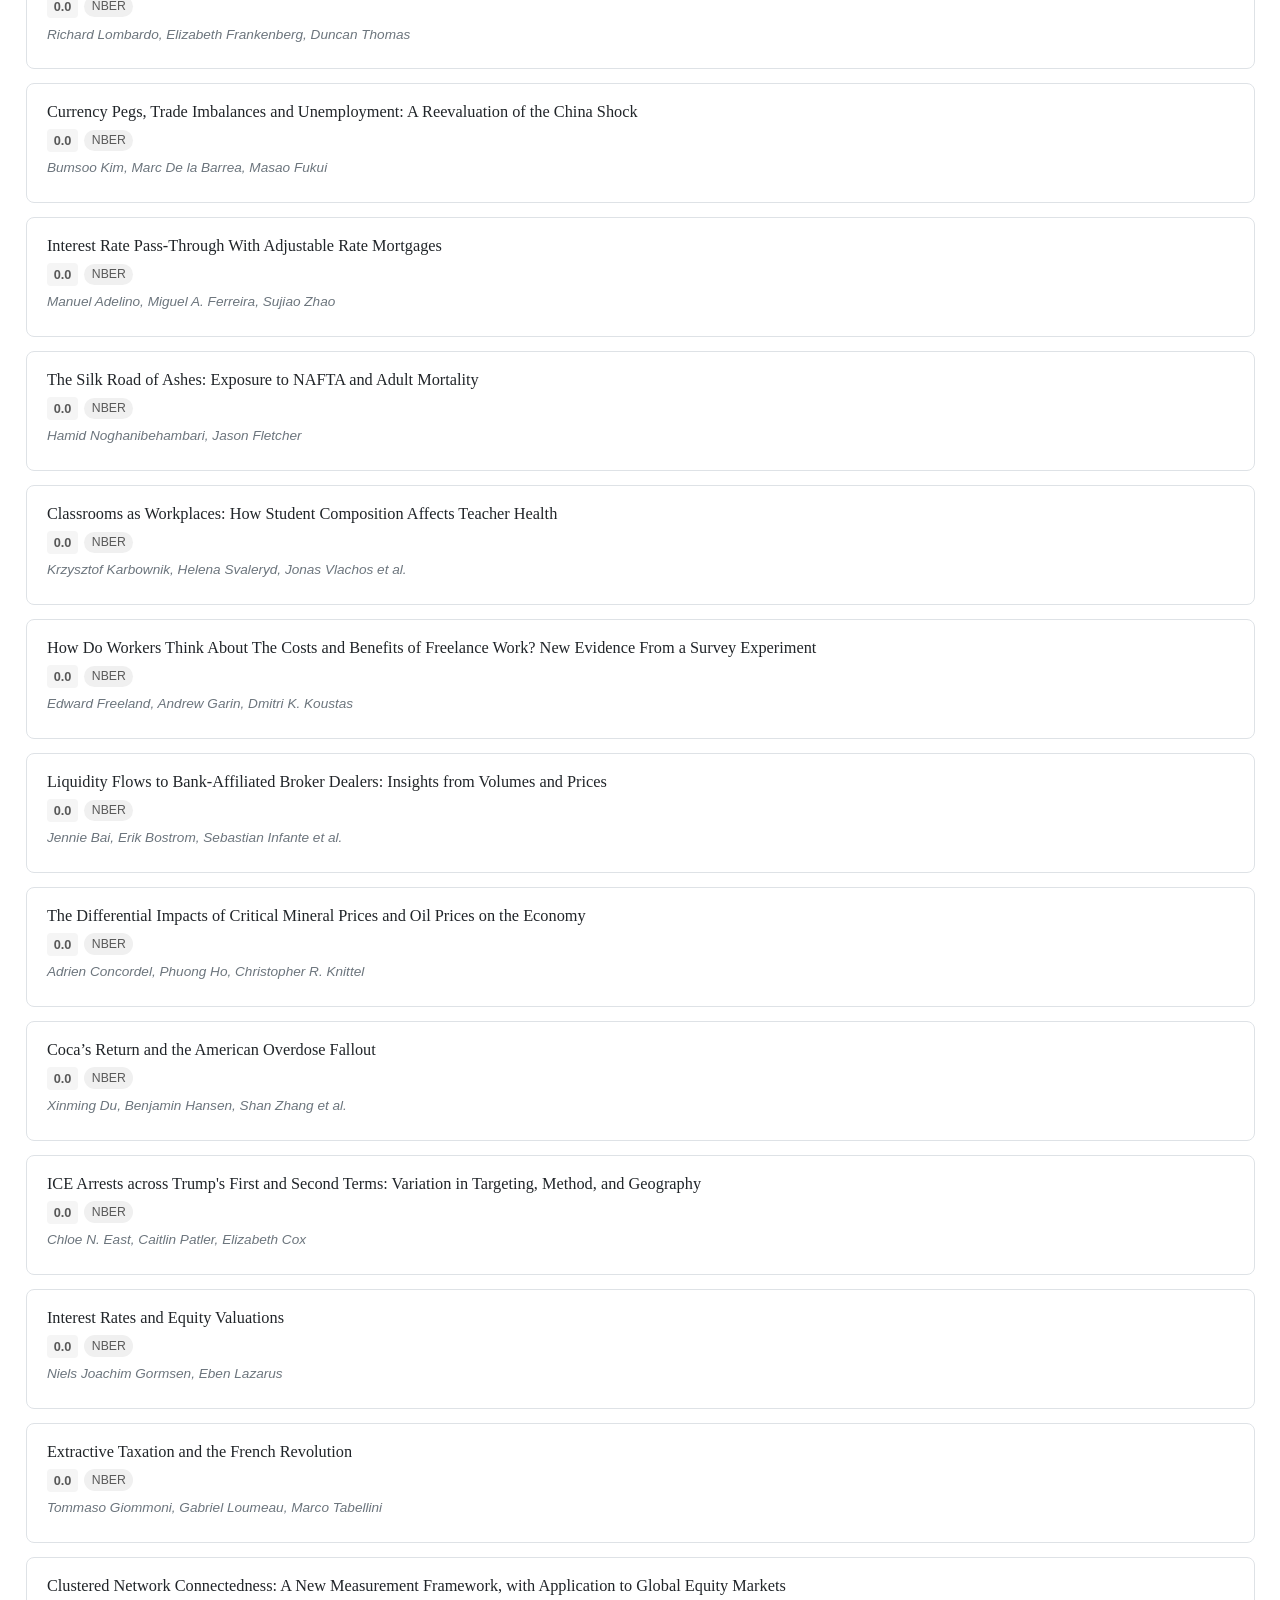
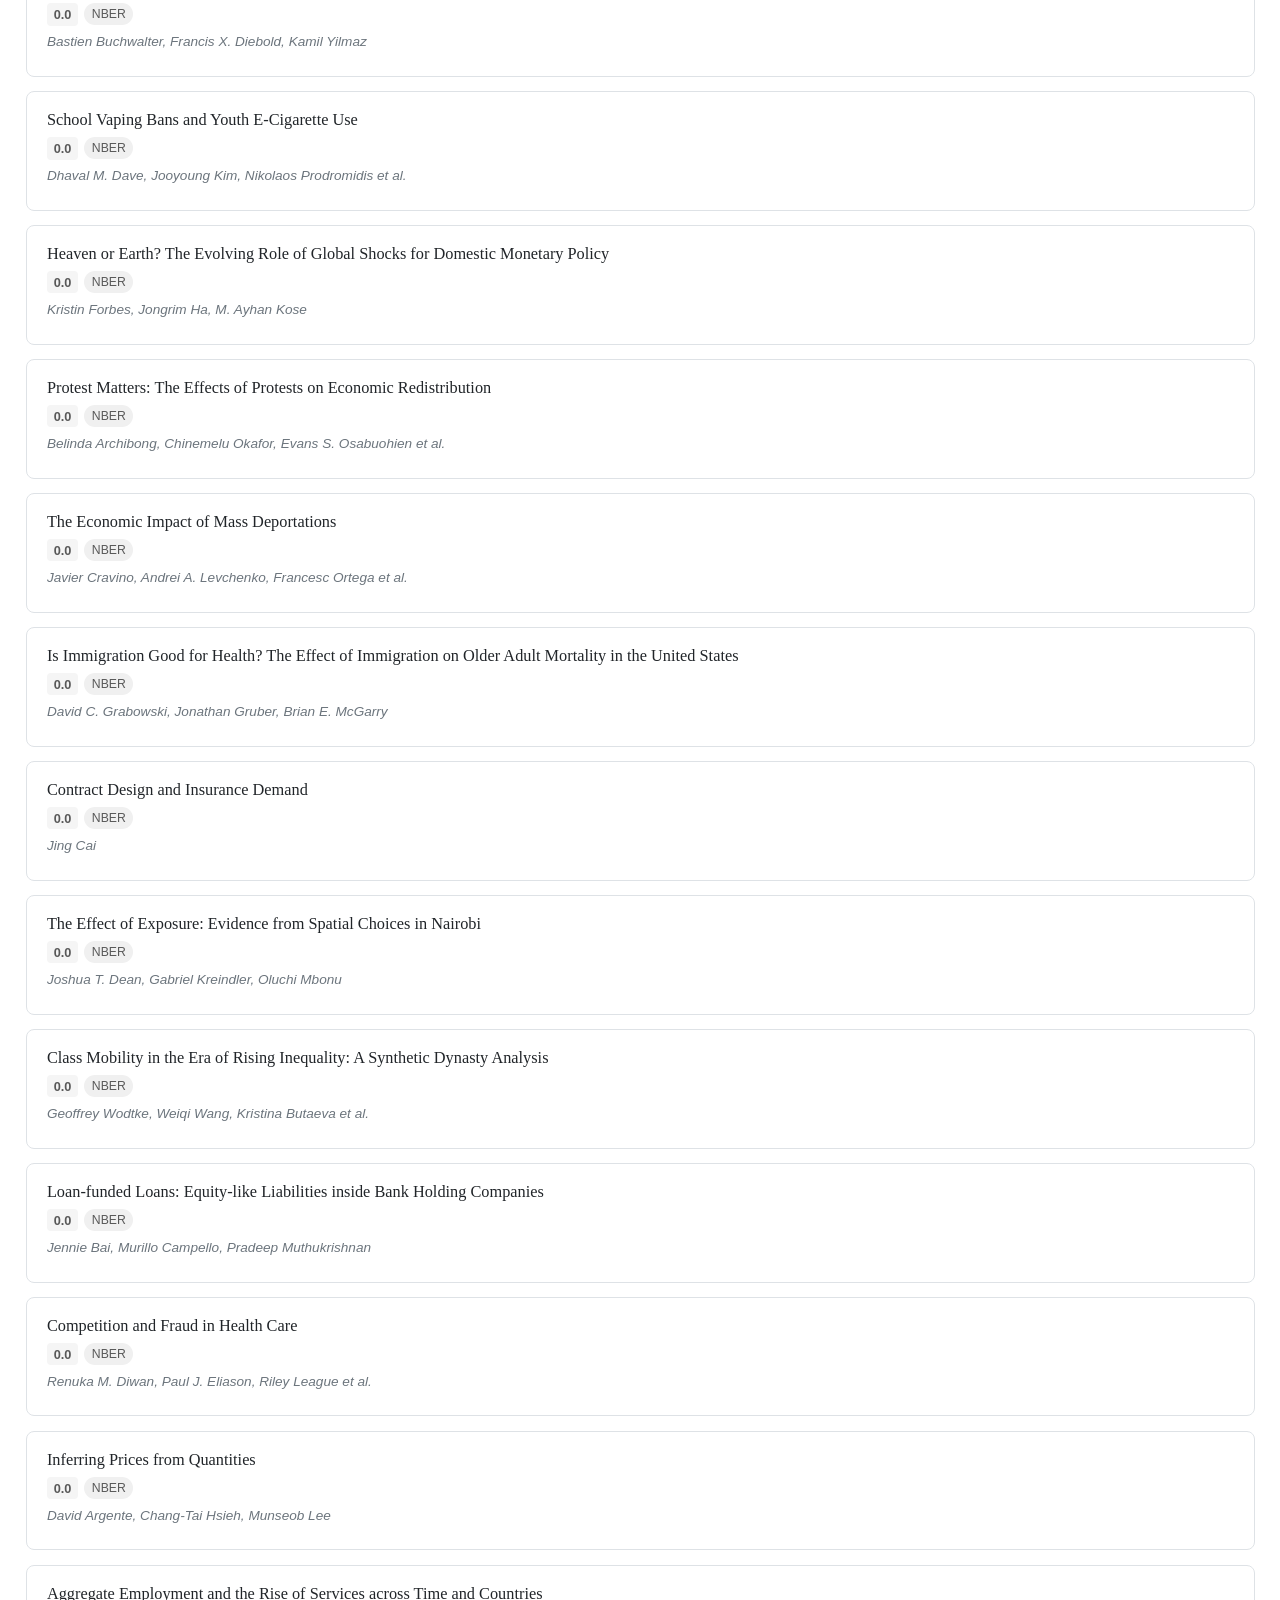
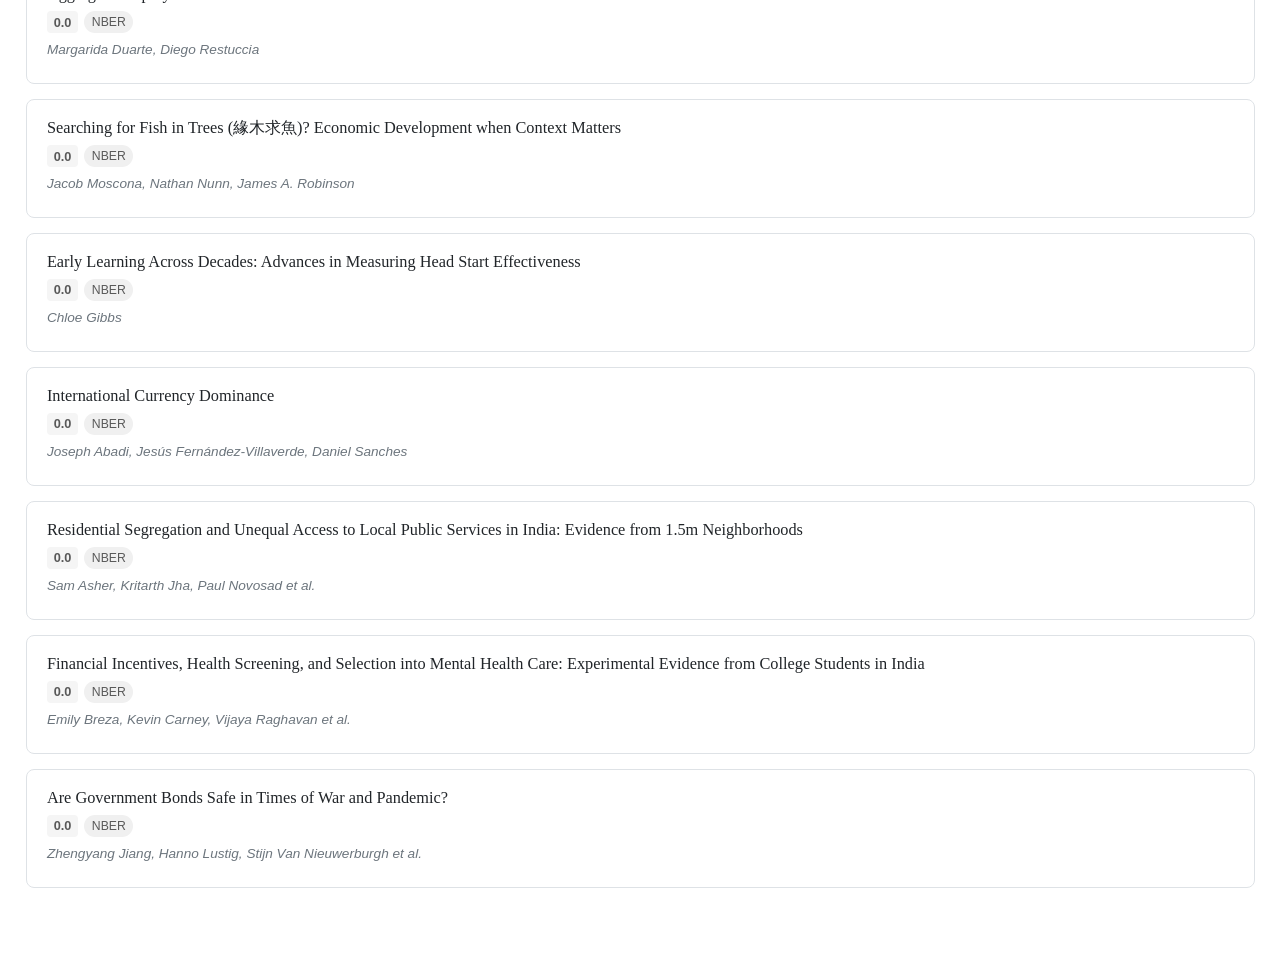
==== commit 9c6a5868: "📚 Paper tracker update 2026-02-25" ====
--- a/docs/index.html
+++ b/docs/index.html
@@ -6,7 +6,6 @@
 
 <meta name="viewport" content="width=device-width, initial-scale=1.0, user-scalable=yes">
 
-<meta name="description" content="100 papers tracked · 100 NBER · 1 weeks · Updated Feb 25, 2026">
 
 <title>Research Tracker</title>
 <style>
@@ -36,6 +35,14 @@
 <script src="index_files/libs/bootstrap/bootstrap.min.js"></script>
 <link href="index_files/libs/bootstrap/bootstrap-icons.css" rel="stylesheet">
 <link href="index_files/libs/bootstrap/bootstrap-31eb03601d55f7ff1d515a858f38b34f.min.css" rel="stylesheet" append-hash="true" id="quarto-bootstrap" data-mode="light">
+<meta property="og:title" content="Research Tracker · Shujie Xu">
+<meta property="og:description" content="100 papers tracked · 100 NBER · 1 weeks · Updated Feb 25, 2026">
+<meta property="og:image" content="https://shujie-xu.github.io/paper-tracker/preview.png">
+<meta property="og:image:width" content="1200">
+<meta property="og:image:height" content="630">
+<meta property="og:type" content="website">
+<meta name="twitter:card" content="summary_large_image">
+<meta name="twitter:image" content="https://shujie-xu.github.io/paper-tracker/preview.png">
 
 
 </head>
@@ -56,11 +63,6 @@
 <p class="subtitle lead">Shujie Xu · Applied Micro &amp; Corporate Finance</p>
 </div>
 
-<div>
-  <div class="description">
-    100 papers tracked · 100 NBER · 1 weeks · Updated Feb 25, 2026
-  </div>
-</div>
 
 
 <div class="quarto-title-meta column-page">
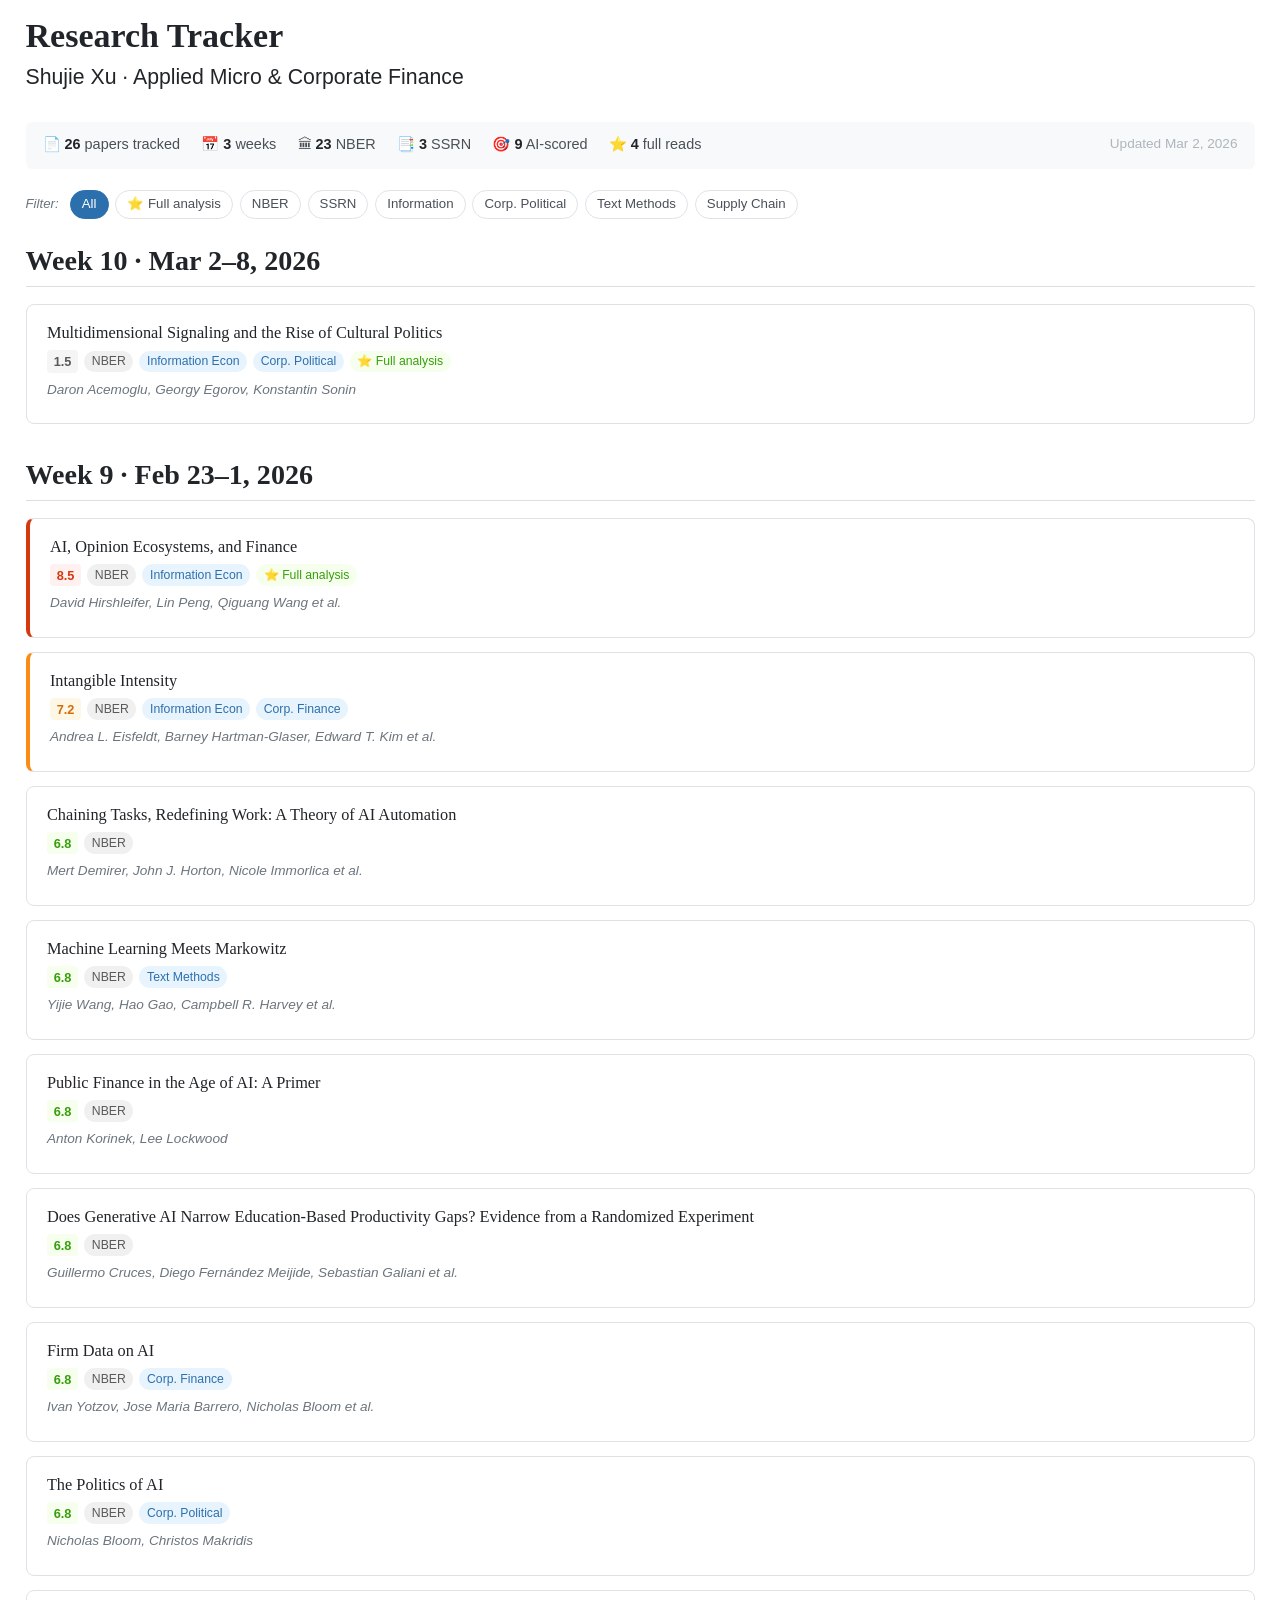
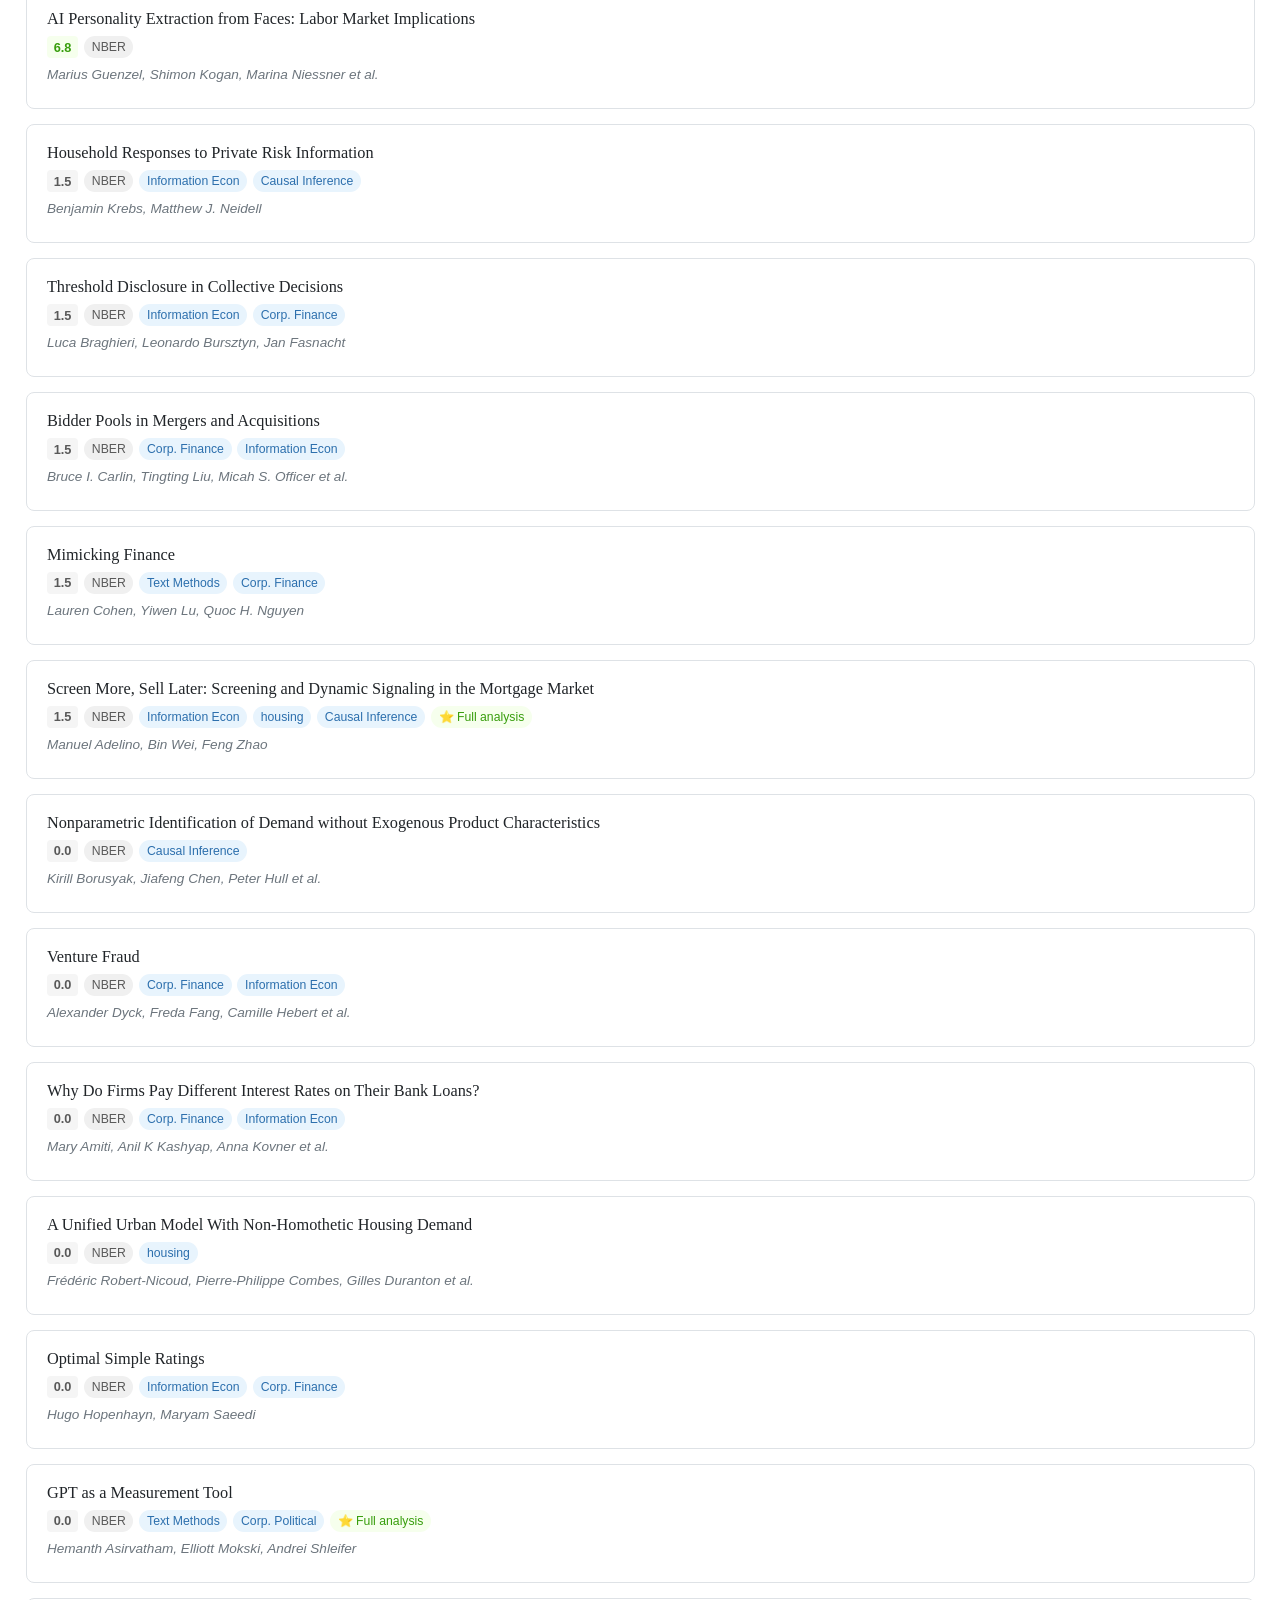
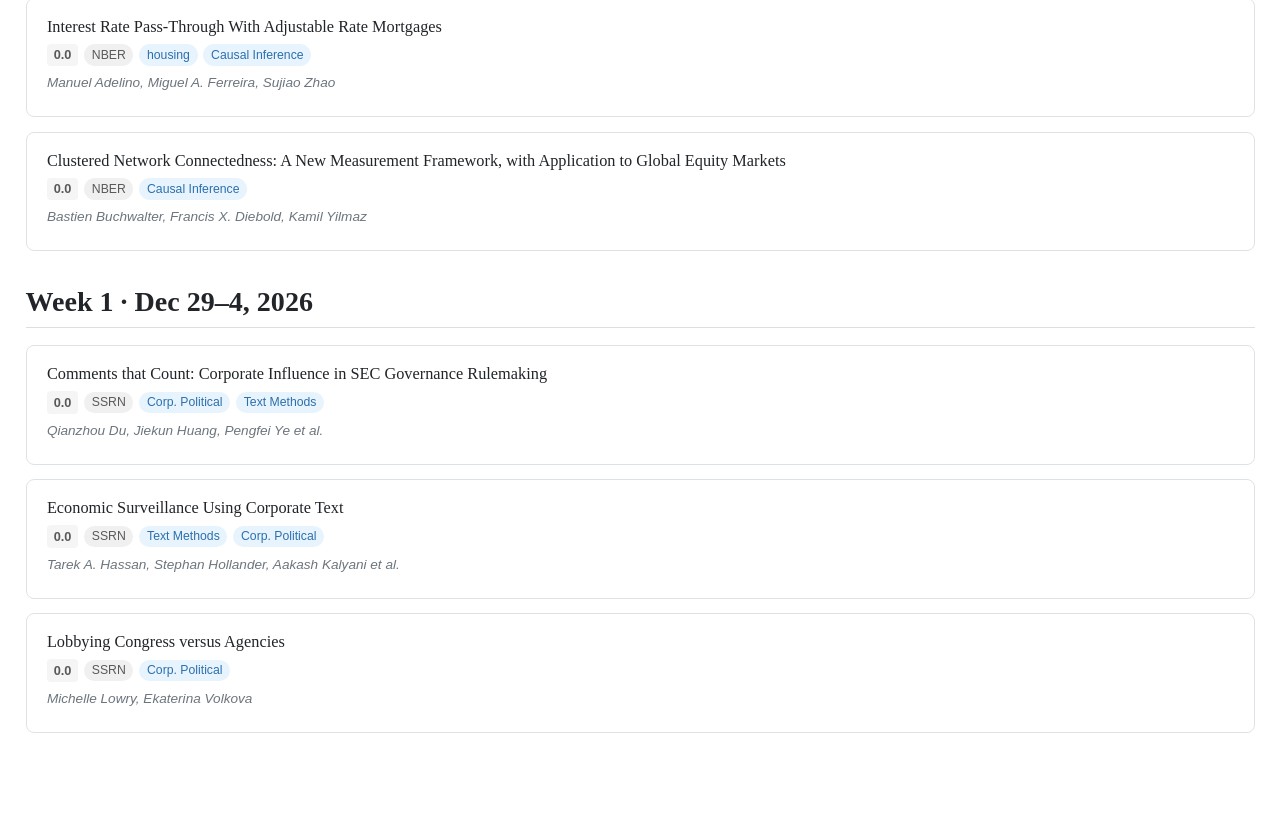
==== commit 83984eee: "📚 Paper tracker update 2026-03-02" ====
--- a/docs/index.html
+++ b/docs/index.html
@@ -36,7 +36,7 @@
 <link href="index_files/libs/bootstrap/bootstrap-icons.css" rel="stylesheet">
 <link href="index_files/libs/bootstrap/bootstrap-31eb03601d55f7ff1d515a858f38b34f.min.css" rel="stylesheet" append-hash="true" id="quarto-bootstrap" data-mode="light">
 <meta property="og:title" content="Research Tracker · Shujie Xu">
-<meta property="og:description" content="100 papers tracked · 100 NBER · 1 weeks · Updated Feb 25, 2026">
+<meta property="og:description" content="26 papers tracked · 23 NBER · 3 weeks · Updated Mar 2, 2026">
 <meta property="og:image" content="https://shujie-xu.github.io/paper-tracker/preview.png">
 <meta property="og:image:width" content="1200">
 <meta property="og:image:height" content="630">
@@ -136,13 +136,13 @@
 @media(max-width:768px) { .analysis-grid { grid-template-columns:1fr; } }
 </style>
 <div class="tracker-stats">
-  <span class="stat-item">📄 <strong>100</strong> papers tracked</span>
-  <span class="stat-item">📅 <strong>1</strong> weeks</span>
-  <span class="stat-item">🏛 <strong>100</strong> NBER</span>
-  
+  <span class="stat-item">📄 <strong>26</strong> papers tracked</span>
+  <span class="stat-item">📅 <strong>3</strong> weeks</span>
+  <span class="stat-item">🏛 <strong>23</strong> NBER</span>
+  <span class="stat-item">📑 <strong>3</strong> SSRN</span>
   <span class="stat-item">🎯 <strong>9</strong> AI-scored</span>
-  <span class="stat-item">⭐ <strong>1</strong> full reads</span>
-  <span class="stat-item" style="margin-left:auto; color:#adb5bd; font-size:0.8rem;">Updated Feb 25, 2026</span>
+  <span class="stat-item">⭐ <strong>4</strong> full reads</span>
+  <span class="stat-item" style="margin-left:auto; color:#adb5bd; font-size:0.8rem;">Updated Mar 2, 2026</span>
 </div>
 
 <div class="filter-bar" id="filterBar">
@@ -156,6 +156,21 @@
   <button class="filter-btn" onclick="filterCards('text-methods',this)">Text Methods</button>
   <button class="filter-btn" onclick="filterCards('supply-chain',this)">Supply Chain</button>
 </div>
+<section id="2026-w10" class="level2">
+<h2 class="anchored" data-anchor-id="2026-w10">Week 10 · Mar 2–8, 2026</h2>
+<div class="paper-card" data-score="1.5" data-source="NBER" data-topics="information,corporate-political">
+  <div class="paper-title">
+    <a href="papers/nber-w34909.html">Multidimensional Signaling and the Rise of Cultural Politics</a>
+  </div>
+  <div class="paper-meta">
+    <span class="score-badge score-low">1.5</span>
+    <span class="source-tag">NBER</span>
+    <span class="topic-tag" data-topic="information">Information Econ</span><span class="topic-tag" data-topic="corporate-political">Corp. Political</span>
+    <span class="source-tag" style="background:#f6ffed; color:#389e0d;">⭐ Full analysis</span>
+  </div>
+  <div class="paper-authors">Daron Acemoglu, Georgy Egorov, Konstantin Sonin</div>
+</div>
+</section>
 <section id="2026-w09" class="level2">
 <h2 class="anchored" data-anchor-id="2026-w09">Week 9 · Feb 23–1, 2026</h2>
 <div class="paper-card top-pick" data-score="8.5" data-source="NBER" data-topics="information">
@@ -266,1097 +281,200 @@
   </div>
   <div class="paper-authors">Marius Guenzel, Shimon Kogan, Marina Niessner et al.</div>
 </div>
-<div class="paper-card" data-score="3" data-source="NBER" data-topics="causal-inference">
-  <div class="paper-title">
-    <a href="https://www.nber.org/papers/w34860" target="_blank" rel="noopener">Disparate Impacts of Teacher Certification Exams</a>
-  </div>
-  <div class="paper-meta">
-    <span class="score-badge score-low">3.0</span>
+<div class="paper-card" data-score="1.5" data-source="NBER" data-topics="information,causal-inference">
+  <div class="paper-title">
+    <a href="https://www.nber.org/papers/w34875" target="_blank" rel="noopener">Household Responses to Private Risk Information</a>
+  </div>
+  <div class="paper-meta">
+    <span class="score-badge score-low">1.5</span>
+    <span class="source-tag">NBER</span>
+    <span class="topic-tag" data-topic="information">Information Econ</span><span class="topic-tag" data-topic="causal-inference">Causal Inference</span>
+    
+  </div>
+  <div class="paper-authors">Benjamin Krebs, Matthew J. Neidell</div>
+</div>
+<div class="paper-card" data-score="1.5" data-source="NBER" data-topics="information,corporate-finance">
+  <div class="paper-title">
+    <a href="https://www.nber.org/papers/w34827" target="_blank" rel="noopener">Threshold Disclosure in Collective Decisions</a>
+  </div>
+  <div class="paper-meta">
+    <span class="score-badge score-low">1.5</span>
+    <span class="source-tag">NBER</span>
+    <span class="topic-tag" data-topic="information">Information Econ</span><span class="topic-tag" data-topic="corporate-finance">Corp. Finance</span>
+    
+  </div>
+  <div class="paper-authors">Luca Braghieri, Leonardo Bursztyn, Jan Fasnacht</div>
+</div>
+<div class="paper-card" data-score="1.5" data-source="NBER" data-topics="corporate-finance,information">
+  <div class="paper-title">
+    <a href="https://www.nber.org/papers/w34846" target="_blank" rel="noopener">Bidder Pools in Mergers and Acquisitions</a>
+  </div>
+  <div class="paper-meta">
+    <span class="score-badge score-low">1.5</span>
+    <span class="source-tag">NBER</span>
+    <span class="topic-tag" data-topic="corporate-finance">Corp. Finance</span><span class="topic-tag" data-topic="information">Information Econ</span>
+    
+  </div>
+  <div class="paper-authors">Bruce I. Carlin, Tingting Liu, Micah S. Officer et al.</div>
+</div>
+<div class="paper-card" data-score="1.5" data-source="NBER" data-topics="text-methods,corporate-finance">
+  <div class="paper-title">
+    <a href="https://www.nber.org/papers/w34849" target="_blank" rel="noopener">Mimicking Finance</a>
+  </div>
+  <div class="paper-meta">
+    <span class="score-badge score-low">1.5</span>
+    <span class="source-tag">NBER</span>
+    <span class="topic-tag" data-topic="text-methods">Text Methods</span><span class="topic-tag" data-topic="corporate-finance">Corp. Finance</span>
+    
+  </div>
+  <div class="paper-authors">Lauren Cohen, Yiwen Lu, Quoc H. Nguyen</div>
+</div>
+<div class="paper-card" data-score="1.5" data-source="NBER" data-topics="information,housing,causal-inference">
+  <div class="paper-title">
+    <a href="papers/nber-w34815.html">Screen More, Sell Later: Screening and Dynamic Signaling in the Mortgage Market</a>
+  </div>
+  <div class="paper-meta">
+    <span class="score-badge score-low">1.5</span>
+    <span class="source-tag">NBER</span>
+    <span class="topic-tag" data-topic="information">Information Econ</span><span class="topic-tag" data-topic="housing">housing</span><span class="topic-tag" data-topic="causal-inference">Causal Inference</span>
+    <span class="source-tag" style="background:#f6ffed; color:#389e0d;">⭐ Full analysis</span>
+  </div>
+  <div class="paper-authors">Manuel Adelino, Bin Wei, Feng Zhao</div>
+</div>
+<div class="paper-card" data-score="0" data-source="NBER" data-topics="causal-inference">
+  <div class="paper-title">
+    <a href="https://www.nber.org/papers/w34842" target="_blank" rel="noopener">Nonparametric Identification of Demand without Exogenous Product Characteristics</a>
+  </div>
+  <div class="paper-meta">
+    <span class="score-badge score-low">0.0</span>
     <span class="source-tag">NBER</span>
     <span class="topic-tag" data-topic="causal-inference">Causal Inference</span>
     
   </div>
-  <div class="paper-authors">Christa Deneault, Evan Riehl, Jian Zou</div>
-</div>
-<div class="paper-card" data-score="3" data-source="NBER" data-topics="information,causal-inference">
-  <div class="paper-title">
-    <a href="https://www.nber.org/papers/w34862" target="_blank" rel="noopener">Expanding Paternity Leave: Effects on Beliefs, Norms, and Gender Gaps</a>
-  </div>
-  <div class="paper-meta">
-    <span class="score-badge score-low">3.0</span>
-    <span class="source-tag">NBER</span>
-    <span class="topic-tag" data-topic="information">Information Econ</span><span class="topic-tag" data-topic="causal-inference">Causal Inference</span>
-    
-  </div>
-  <div class="paper-authors">Henrik Kleven, Camille Landais, Anne Sophie S. Lassen et al.</div>
-</div>
-<div class="paper-card" data-score="3" data-source="NBER" data-topics="information,corporate-finance">
-  <div class="paper-title">
-    <a href="https://www.nber.org/papers/w34838" target="_blank" rel="noopener">R&amp;D Uncertainty and Cycles</a>
-  </div>
-  <div class="paper-meta">
-    <span class="score-badge score-low">3.0</span>
+  <div class="paper-authors">Kirill Borusyak, Jiafeng Chen, Peter Hull et al.</div>
+</div>
+<div class="paper-card" data-score="0" data-source="NBER" data-topics="corporate-finance,information">
+  <div class="paper-title">
+    <a href="https://www.nber.org/papers/w34868" target="_blank" rel="noopener">Venture Fraud</a>
+  </div>
+  <div class="paper-meta">
+    <span class="score-badge score-low">0.0</span>
+    <span class="source-tag">NBER</span>
+    <span class="topic-tag" data-topic="corporate-finance">Corp. Finance</span><span class="topic-tag" data-topic="information">Information Econ</span>
+    
+  </div>
+  <div class="paper-authors">Alexander Dyck, Freda Fang, Camille Hebert et al.</div>
+</div>
+<div class="paper-card" data-score="0" data-source="NBER" data-topics="corporate-finance,information">
+  <div class="paper-title">
+    <a href="https://www.nber.org/papers/w34870" target="_blank" rel="noopener">Why Do Firms Pay Different Interest Rates on Their Bank Loans?</a>
+  </div>
+  <div class="paper-meta">
+    <span class="score-badge score-low">0.0</span>
+    <span class="source-tag">NBER</span>
+    <span class="topic-tag" data-topic="corporate-finance">Corp. Finance</span><span class="topic-tag" data-topic="information">Information Econ</span>
+    
+  </div>
+  <div class="paper-authors">Mary Amiti, Anil K Kashyap, Anna Kovner et al.</div>
+</div>
+<div class="paper-card" data-score="0" data-source="NBER" data-topics="housing">
+  <div class="paper-title">
+    <a href="https://www.nber.org/papers/w34876" target="_blank" rel="noopener">A Unified Urban Model With Non-Homothetic Housing Demand</a>
+  </div>
+  <div class="paper-meta">
+    <span class="score-badge score-low">0.0</span>
+    <span class="source-tag">NBER</span>
+    <span class="topic-tag" data-topic="housing">housing</span>
+    
+  </div>
+  <div class="paper-authors">Frédéric Robert-Nicoud, Pierre-Philippe Combes, Gilles Duranton et al.</div>
+</div>
+<div class="paper-card" data-score="0" data-source="NBER" data-topics="information,corporate-finance">
+  <div class="paper-title">
+    <a href="https://www.nber.org/papers/w34889" target="_blank" rel="noopener">Optimal Simple Ratings</a>
+  </div>
+  <div class="paper-meta">
+    <span class="score-badge score-low">0.0</span>
     <span class="source-tag">NBER</span>
     <span class="topic-tag" data-topic="information">Information Econ</span><span class="topic-tag" data-topic="corporate-finance">Corp. Finance</span>
     
   </div>
-  <div class="paper-authors">Nicolas Crouzet, Janice C. Eberly</div>
-</div>
-<div class="paper-card" data-score="1.5" data-source="NBER" data-topics="causal-inference">
-  <div class="paper-title">
-    <a href="https://www.nber.org/papers/w34856" target="_blank" rel="noopener">Government Funding and the Direction of Academic Energy Research</a>
-  </div>
-  <div class="paper-meta">
-    <span class="score-badge score-low">1.5</span>
+  <div class="paper-authors">Hugo Hopenhayn, Maryam Saeedi</div>
+</div>
+<div class="paper-card" data-score="0" data-source="NBER" data-topics="text-methods,corporate-political">
+  <div class="paper-title">
+    <a href="papers/nber-w34834.html">GPT as a Measurement Tool</a>
+  </div>
+  <div class="paper-meta">
+    <span class="score-badge score-low">0.0</span>
+    <span class="source-tag">NBER</span>
+    <span class="topic-tag" data-topic="text-methods">Text Methods</span><span class="topic-tag" data-topic="corporate-political">Corp. Political</span>
+    <span class="source-tag" style="background:#f6ffed; color:#389e0d;">⭐ Full analysis</span>
+  </div>
+  <div class="paper-authors">Hemanth Asirvatham, Elliott Mokski, Andrei Shleifer</div>
+</div>
+<div class="paper-card" data-score="0" data-source="NBER" data-topics="housing,causal-inference">
+  <div class="paper-title">
+    <a href="https://www.nber.org/papers/w34824" target="_blank" rel="noopener">Interest Rate Pass-Through With Adjustable Rate Mortgages</a>
+  </div>
+  <div class="paper-meta">
+    <span class="score-badge score-low">0.0</span>
+    <span class="source-tag">NBER</span>
+    <span class="topic-tag" data-topic="housing">housing</span><span class="topic-tag" data-topic="causal-inference">Causal Inference</span>
+    
+  </div>
+  <div class="paper-authors">Manuel Adelino, Miguel A. Ferreira, Sujiao Zhao</div>
+</div>
+<div class="paper-card" data-score="0" data-source="NBER" data-topics="causal-inference">
+  <div class="paper-title">
+    <a href="https://www.nber.org/papers/w34796" target="_blank" rel="noopener">Clustered Network Connectedness: A New Measurement Framework, with Application to Global Equity Markets</a>
+  </div>
+  <div class="paper-meta">
+    <span class="score-badge score-low">0.0</span>
     <span class="source-tag">NBER</span>
     <span class="topic-tag" data-topic="causal-inference">Causal Inference</span>
     
   </div>
-  <div class="paper-authors">David Popp, Myriam Gregoire-Zawilski, Lizhen Liang et al.</div>
-</div>
-<div class="paper-card" data-score="1.5" data-source="NBER" data-topics="corporate-finance">
-  <div class="paper-title">
-    <a href="https://www.nber.org/papers/w34863" target="_blank" rel="noopener">Valuation of Regulatory Risk on Pharmaceutical R&amp;D</a>
-  </div>
-  <div class="paper-meta">
-    <span class="score-badge score-low">1.5</span>
-    <span class="source-tag">NBER</span>
-    <span class="topic-tag" data-topic="corporate-finance">Corp. Finance</span>
-    
-  </div>
-  <div class="paper-authors">Teresa Corzo Santamaria, Jose Portela, Eduardo S. Schwartz</div>
-</div>
-<div class="paper-card" data-score="1.5" data-source="NBER" data-topics="causal-inference">
-  <div class="paper-title">
-    <a href="https://www.nber.org/papers/w34866" target="_blank" rel="noopener">Smartphones, Online Music Streaming, and Traffic Fatalities</a>
-  </div>
-  <div class="paper-meta">
-    <span class="score-badge score-low">1.5</span>
-    <span class="source-tag">NBER</span>
-    <span class="topic-tag" data-topic="causal-inference">Causal Inference</span>
-    
-  </div>
-  <div class="paper-authors">Vishal R. Patel, Christopher M. Worsham, Michael Liu et al.</div>
-</div>
-<div class="paper-card" data-score="1.5" data-source="NBER" data-topics="corporate-finance">
-  <div class="paper-title">
-    <a href="https://www.nber.org/papers/w34869" target="_blank" rel="noopener">Why has Decreasing Schooling Inequality Not Led to Decreasing Earnings Inequality in South Africa?</a>
-  </div>
-  <div class="paper-meta">
-    <span class="score-badge score-low">1.5</span>
-    <span class="source-tag">NBER</span>
-    <span class="topic-tag" data-topic="corporate-finance">Corp. Finance</span>
-    
-  </div>
-  <div class="paper-authors">David Lam, Murray Leibbrandt, Arden J. Finn et al.</div>
-</div>
-<div class="paper-card" data-score="1.5" data-source="NBER" data-topics="causal-inference">
-  <div class="paper-title">
-    <a href="https://www.nber.org/papers/w34874" target="_blank" rel="noopener">Job Loss and Health Insurance Coverage Before and After the Affordable Care Act</a>
-  </div>
-  <div class="paper-meta">
-    <span class="score-badge score-low">1.5</span>
-    <span class="source-tag">NBER</span>
-    <span class="topic-tag" data-topic="causal-inference">Causal Inference</span>
-    
-  </div>
-  <div class="paper-authors">Jessamyn Schaller, Mariana Zerpa</div>
-</div>
-<div class="paper-card" data-score="1.5" data-source="NBER" data-topics="information">
-  <div class="paper-title">
-    <a href="https://www.nber.org/papers/w34875" target="_blank" rel="noopener">Household Responses to Private Risk Information</a>
-  </div>
-  <div class="paper-meta">
-    <span class="score-badge score-low">1.5</span>
-    <span class="source-tag">NBER</span>
-    <span class="topic-tag" data-topic="information">Information Econ</span>
-    
-  </div>
-  <div class="paper-authors">Benjamin Krebs, Matthew J. Neidell</div>
-</div>
-<div class="paper-card" data-score="1.5" data-source="NBER" data-topics="supply-chain">
-  <div class="paper-title">
-    <a href="https://www.nber.org/papers/w34884" target="_blank" rel="noopener">Industrial Policies for Multi-Stage Production: The Battle for Battery-Powered Vehicles</a>
-  </div>
-  <div class="paper-meta">
-    <span class="score-badge score-low">1.5</span>
-    <span class="source-tag">NBER</span>
-    <span class="topic-tag" data-topic="supply-chain">Supply Chain</span>
-    
-  </div>
-  <div class="paper-authors">Keith Head, Thierry Mayer, Marc Melitz et al.</div>
-</div>
-<div class="paper-card" data-score="1.5" data-source="NBER" data-topics="information">
-  <div class="paper-title">
-    <a href="https://www.nber.org/papers/w34850" target="_blank" rel="noopener">Managing the Entrepreneur's Miracle Budget</a>
-  </div>
-  <div class="paper-meta">
-    <span class="score-badge score-low">1.5</span>
-    <span class="source-tag">NBER</span>
-    <span class="topic-tag" data-topic="information">Information Econ</span>
-    
-  </div>
-  <div class="paper-authors">Joshua S. Gans</div>
-</div>
-<div class="paper-card" data-score="1.5" data-source="NBER" data-topics="causal-inference">
-  <div class="paper-title">
-    <a href="https://www.nber.org/papers/w34852" target="_blank" rel="noopener">The Macroeconomic Effects of Tariffs: Evidence From U.S. Historical Data</a>
-  </div>
-  <div class="paper-meta">
-    <span class="score-badge score-low">1.5</span>
-    <span class="source-tag">NBER</span>
-    <span class="topic-tag" data-topic="causal-inference">Causal Inference</span>
-    
-  </div>
-  <div class="paper-authors">Tamar den Besten, Diego R. Känzig</div>
-</div>
-<div class="paper-card" data-score="1.5" data-source="NBER" data-topics="causal-inference">
-  <div class="paper-title">
-    <a href="https://www.nber.org/papers/w34845" target="_blank" rel="noopener">Is Teacher Effectiveness Fully Portable? Evidence from the Random Assignment of Transfer Incentives</a>
-  </div>
-  <div class="paper-meta">
-    <span class="score-badge score-low">1.5</span>
-    <span class="source-tag">NBER</span>
-    <span class="topic-tag" data-topic="causal-inference">Causal Inference</span>
-    
-  </div>
-  <div class="paper-authors">Matthew A. Kraft, John P. Papay, Jessalynn K. James et al.</div>
-</div>
-<div class="paper-card" data-score="1.5" data-source="NBER" data-topics="information">
-  <div class="paper-title">
-    <a href="https://www.nber.org/papers/w34827" target="_blank" rel="noopener">Threshold Disclosure in Collective Decisions</a>
-  </div>
-  <div class="paper-meta">
-    <span class="score-badge score-low">1.5</span>
-    <span class="source-tag">NBER</span>
-    <span class="topic-tag" data-topic="information">Information Econ</span>
-    
-  </div>
-  <div class="paper-authors">Luca Braghieri, Leonardo Bursztyn, Jan Fasnacht</div>
-</div>
-<div class="paper-card" data-score="1.5" data-source="NBER" data-topics="corporate-finance">
-  <div class="paper-title">
-    <a href="https://www.nber.org/papers/w34833" target="_blank" rel="noopener">Dynamic Complementarity</a>
-  </div>
-  <div class="paper-meta">
-    <span class="score-badge score-low">1.5</span>
-    <span class="source-tag">NBER</span>
-    <span class="topic-tag" data-topic="corporate-finance">Corp. Finance</span>
-    
-  </div>
-  <div class="paper-authors">James J. Heckman, Haihan Tian, Zijian Zhang et al.</div>
-</div>
-<div class="paper-card" data-score="1.5" data-source="NBER" data-topics="corporate-finance">
-  <div class="paper-title">
-    <a href="https://www.nber.org/papers/w34837" target="_blank" rel="noopener">Non-Fungible Tokens as Investment</a>
-  </div>
-  <div class="paper-meta">
-    <span class="score-badge score-low">1.5</span>
-    <span class="source-tag">NBER</span>
-    <span class="topic-tag" data-topic="corporate-finance">Corp. Finance</span>
-    
-  </div>
-  <div class="paper-authors">William N. Goetzmann, Dong Huang, Milad Nozari</div>
-</div>
-<div class="paper-card" data-score="1.5" data-source="NBER" data-topics="corporate-finance">
-  <div class="paper-title">
-    <a href="https://www.nber.org/papers/w34846" target="_blank" rel="noopener">Bidder Pools in Mergers and Acquisitions</a>
-  </div>
-  <div class="paper-meta">
-    <span class="score-badge score-low">1.5</span>
-    <span class="source-tag">NBER</span>
-    <span class="topic-tag" data-topic="corporate-finance">Corp. Finance</span>
-    
-  </div>
-  <div class="paper-authors">Bruce I. Carlin, Tingting Liu, Micah S. Officer et al.</div>
-</div>
-<div class="paper-card" data-score="1.5" data-source="NBER" data-topics="text-methods">
-  <div class="paper-title">
-    <a href="https://www.nber.org/papers/w34849" target="_blank" rel="noopener">Mimicking Finance</a>
-  </div>
-  <div class="paper-meta">
-    <span class="score-badge score-low">1.5</span>
-    <span class="source-tag">NBER</span>
-    <span class="topic-tag" data-topic="text-methods">Text Methods</span>
-    
-  </div>
-  <div class="paper-authors">Lauren Cohen, Yiwen Lu, Quoc H. Nguyen</div>
-</div>
-<div class="paper-card" data-score="1.5" data-source="NBER" data-topics="corporate-finance">
-  <div class="paper-title">
-    <a href="https://www.nber.org/papers/w34795" target="_blank" rel="noopener">Younger Firms and CEOs Allow More Work from Home</a>
-  </div>
-  <div class="paper-meta">
-    <span class="score-badge score-low">1.5</span>
-    <span class="source-tag">NBER</span>
-    <span class="topic-tag" data-topic="corporate-finance">Corp. Finance</span>
-    
-  </div>
-  <div class="paper-authors">Cevat Giray Aksoy, Jose Maria Barrero, Nicholas Bloom et al.</div>
-</div>
-<div class="paper-card" data-score="1.5" data-source="NBER" data-topics="corporate-finance">
-  <div class="paper-title">
-    <a href="https://www.nber.org/papers/w34792" target="_blank" rel="noopener">American Investment in Chinese Renminbi</a>
-  </div>
-  <div class="paper-meta">
-    <span class="score-badge score-low">1.5</span>
-    <span class="source-tag">NBER</span>
-    <span class="topic-tag" data-topic="corporate-finance">Corp. Finance</span>
-    
-  </div>
-  <div class="paper-authors">Bruno Cavani, Christopher Clayton, Amanda Dos Santos et al.</div>
-</div>
-<div class="paper-card" data-score="1.5" data-source="NBER" data-topics="corporate-finance">
-  <div class="paper-title">
-    <a href="https://www.nber.org/papers/w34798" target="_blank" rel="noopener">Indebted Supply and Monetary Policy: A Theory of Financial Dominance</a>
-  </div>
-  <div class="paper-meta">
-    <span class="score-badge score-low">1.5</span>
-    <span class="source-tag">NBER</span>
-    <span class="topic-tag" data-topic="corporate-finance">Corp. Finance</span>
-    
-  </div>
-  <div class="paper-authors">Viral V. Acharya, Guillaume Plantin, Olivier Wang</div>
-</div>
-<div class="paper-card" data-score="1.5" data-source="NBER" data-topics="corporate-finance">
-  <div class="paper-title">
-    <a href="https://www.nber.org/papers/w34809" target="_blank" rel="noopener">Progress or Backsliding? Changes in the Gender Wage Gap for Business Professionals</a>
-  </div>
-  <div class="paper-meta">
-    <span class="score-badge score-low">1.5</span>
-    <span class="source-tag">NBER</span>
-    <span class="topic-tag" data-topic="corporate-finance">Corp. Finance</span>
-    
-  </div>
-  <div class="paper-authors">Ann Harrison, Laura J. Kray, Noor Sethi</div>
-</div>
-<div class="paper-card" data-score="1.5" data-source="NBER" data-topics="causal-inference">
-  <div class="paper-title">
-    <a href="https://www.nber.org/papers/w34811" target="_blank" rel="noopener">Field Experiments in the Science of Science: Lessons from Peer Review and the Evaluation of New Knowledge</a>
-  </div>
-  <div class="paper-meta">
-    <span class="score-badge score-low">1.5</span>
-    <span class="source-tag">NBER</span>
-    <span class="topic-tag" data-topic="causal-inference">Causal Inference</span>
-    
-  </div>
-  <div class="paper-authors">Kevin Boudreau</div>
-</div>
-<div class="paper-card" data-score="1.5" data-source="NBER" data-topics="information">
-  <div class="paper-title">
-    <a href="https://www.nber.org/papers/w34815" target="_blank" rel="noopener">Screen More, Sell Later: Screening and Dynamic Signaling in the Mortgage Market</a>
-  </div>
-  <div class="paper-meta">
-    <span class="score-badge score-low">1.5</span>
-    <span class="source-tag">NBER</span>
-    <span class="topic-tag" data-topic="information">Information Econ</span>
-    
-  </div>
-  <div class="paper-authors">Manuel Adelino, Bin Wei, Feng Zhao</div>
-</div>
-<div class="paper-card" data-score="0" data-source="NBER" data-topics="">
-  <div class="paper-title">
-    <a href="https://www.nber.org/papers/w34842" target="_blank" rel="noopener">Nonparametric Identification of Demand without Exogenous Product Characteristics</a>
-  </div>
-  <div class="paper-meta">
-    <span class="score-badge score-low">0.0</span>
-    <span class="source-tag">NBER</span>
-    
-    
-  </div>
-  <div class="paper-authors">Kirill Borusyak, Jiafeng Chen, Peter Hull et al.</div>
-</div>
-<div class="paper-card" data-score="0" data-source="NBER" data-topics="">
-  <div class="paper-title">
-    <a href="https://www.nber.org/papers/w34857" target="_blank" rel="noopener">Great Expectations: Responses to Current and Future Transfers for Low-Income Individuals</a>
-  </div>
-  <div class="paper-meta">
-    <span class="score-badge score-low">0.0</span>
-    <span class="source-tag">NBER</span>
-    
-    
-  </div>
-  <div class="paper-authors">Achyuta Adhvaryu, Jean-François Gauthier, Pamela Jakiela et al.</div>
-</div>
-<div class="paper-card" data-score="0" data-source="NBER" data-topics="">
-  <div class="paper-title">
-    <a href="https://www.nber.org/papers/w34864" target="_blank" rel="noopener">Black like us? The Occupational Integration of Black Immigrants</a>
-  </div>
-  <div class="paper-meta">
-    <span class="score-badge score-low">0.0</span>
-    <span class="source-tag">NBER</span>
-    
-    
-  </div>
-  <div class="paper-authors">Mwangi wa Gĩthĩnji, Patrick L. Mason</div>
-</div>
-<div class="paper-card" data-score="0" data-source="NBER" data-topics="">
-  <div class="paper-title">
-    <a href="https://www.nber.org/papers/w34858" target="_blank" rel="noopener">The Promise of Microbial Fertilizer for Affordable and Sustainable Food Production in Africa</a>
-  </div>
-  <div class="paper-meta">
-    <span class="score-badge score-low">0.0</span>
-    <span class="source-tag">NBER</span>
-    
-    
-  </div>
-  <div class="paper-authors">Tavneet Suri, Petar Madjarac, Robert D. van der Hilst</div>
-</div>
-<div class="paper-card" data-score="0" data-source="NBER" data-topics="">
-  <div class="paper-title">
-    <a href="https://www.nber.org/papers/w34865" target="_blank" rel="noopener">What Drives Money Competition: Comparative Advantage in Payments versus Reserves</a>
-  </div>
-  <div class="paper-meta">
-    <span class="score-badge score-low">0.0</span>
-    <span class="source-tag">NBER</span>
-    
-    
-  </div>
-  <div class="paper-authors">Itay Goldstein, Ming Yang, Yao Zeng</div>
-</div>
-<div class="paper-card" data-score="0" data-source="NBER" data-topics="">
-  <div class="paper-title">
-    <a href="https://www.nber.org/papers/w34867" target="_blank" rel="noopener">Weather to Arrest</a>
-  </div>
-  <div class="paper-meta">
-    <span class="score-badge score-low">0.0</span>
-    <span class="source-tag">NBER</span>
-    
-    
-  </div>
-  <div class="paper-authors">Howard Bodenhorn</div>
-</div>
-<div class="paper-card" data-score="0" data-source="NBER" data-topics="">
-  <div class="paper-title">
-    <a href="https://www.nber.org/papers/w34868" target="_blank" rel="noopener">Venture Fraud</a>
-  </div>
-  <div class="paper-meta">
-    <span class="score-badge score-low">0.0</span>
-    <span class="source-tag">NBER</span>
-    
-    
-  </div>
-  <div class="paper-authors">Alexander Dyck, Freda Fang, Camille Hebert et al.</div>
-</div>
-<div class="paper-card" data-score="0" data-source="NBER" data-topics="">
-  <div class="paper-title">
-    <a href="https://www.nber.org/papers/w34870" target="_blank" rel="noopener">Why Do Firms Pay Different Interest Rates on Their Bank Loans?</a>
-  </div>
-  <div class="paper-meta">
-    <span class="score-badge score-low">0.0</span>
-    <span class="source-tag">NBER</span>
-    
-    
-  </div>
-  <div class="paper-authors">Mary Amiti, Anil K Kashyap, Anna Kovner et al.</div>
-</div>
-<div class="paper-card" data-score="0" data-source="NBER" data-topics="">
-  <div class="paper-title">
-    <a href="https://www.nber.org/papers/w34871" target="_blank" rel="noopener">Range Anxiety</a>
-  </div>
-  <div class="paper-meta">
-    <span class="score-badge score-low">0.0</span>
-    <span class="source-tag">NBER</span>
-    
-    
-  </div>
-  <div class="paper-authors">Panle Jia Barwick, Shanjun Li, Tianli Xia</div>
-</div>
-<div class="paper-card" data-score="0" data-source="NBER" data-topics="">
-  <div class="paper-title">
-    <a href="https://www.nber.org/papers/w34872" target="_blank" rel="noopener">Good Neighborhoods, Good Neighbors, Good Jobs?</a>
-  </div>
-  <div class="paper-meta">
-    <span class="score-badge score-low">0.0</span>
-    <span class="source-tag">NBER</span>
-    
-    
-  </div>
-  <div class="paper-authors">Stephen B. Billings, Mark Hoekstra, Gabriel Pons Rotger</div>
-</div>
-<div class="paper-card" data-score="0" data-source="NBER" data-topics="">
-  <div class="paper-title">
-    <a href="https://www.nber.org/papers/w34876" target="_blank" rel="noopener">A Unified Urban Model With Non-Homothetic Housing Demand</a>
-  </div>
-  <div class="paper-meta">
-    <span class="score-badge score-low">0.0</span>
-    <span class="source-tag">NBER</span>
-    
-    
-  </div>
-  <div class="paper-authors">Frédéric Robert-Nicoud, Pierre-Philippe Combes, Gilles Duranton et al.</div>
-</div>
-<div class="paper-card" data-score="0" data-source="NBER" data-topics="">
-  <div class="paper-title">
-    <a href="https://www.nber.org/papers/w34877" target="_blank" rel="noopener">Job Search, Job Amenities and the Gender Pay Gap</a>
-  </div>
-  <div class="paper-meta">
-    <span class="score-badge score-low">0.0</span>
-    <span class="source-tag">NBER</span>
-    
-    
-  </div>
-  <div class="paper-authors">R. Jason Faberman, Andreas I. Mueller, Ayşegül Şahin</div>
-</div>
-<div class="paper-card" data-score="0" data-source="NBER" data-topics="">
-  <div class="paper-title">
-    <a href="https://www.nber.org/papers/w34878" target="_blank" rel="noopener">Settlement of Litigation May Increase or Decrease Deterrence and Social Welfare</a>
-  </div>
-  <div class="paper-meta">
-    <span class="score-badge score-low">0.0</span>
-    <span class="source-tag">NBER</span>
-    
-    
-  </div>
-  <div class="paper-authors">Steven Shavell</div>
-</div>
-<div class="paper-card" data-score="0" data-source="NBER" data-topics="">
-  <div class="paper-title">
-    <a href="https://www.nber.org/papers/w34879" target="_blank" rel="noopener">Bank Runs and Interest Rates: A Revolving Lines Perspective</a>
-  </div>
-  <div class="paper-meta">
-    <span class="score-badge score-low">0.0</span>
-    <span class="source-tag">NBER</span>
-    
-    
-  </div>
-  <div class="paper-authors">Falk Bräuning, Victoria Ivashina</div>
-</div>
-<div class="paper-card" data-score="0" data-source="NBER" data-topics="">
-  <div class="paper-title">
-    <a href="https://www.nber.org/papers/w34880" target="_blank" rel="noopener">Do Informal Social Markets and Online Sellers Help Youths to Avoid E-Cigarette Taxation?</a>
-  </div>
-  <div class="paper-meta">
-    <span class="score-badge score-low">0.0</span>
-    <span class="source-tag">NBER</span>
-    
-    
-  </div>
-  <div class="paper-authors">Chad D. Cotti, Dhaval M. Dave, Tessie Krishna et al.</div>
-</div>
-<div class="paper-card" data-score="0" data-source="NBER" data-topics="">
-  <div class="paper-title">
-    <a href="https://www.nber.org/papers/w34881" target="_blank" rel="noopener">The Local Origins of Business Formation: Entry as a Two-Stage Process</a>
-  </div>
-  <div class="paper-meta">
-    <span class="score-badge score-low">0.0</span>
-    <span class="source-tag">NBER</span>
-    
-    
-  </div>
-  <div class="paper-authors">Emin Dinlersoz, Timothy Dunne, John C. Haltiwanger et al.</div>
-</div>
-<div class="paper-card" data-score="0" data-source="NBER" data-topics="">
-  <div class="paper-title">
-    <a href="https://www.nber.org/papers/w34854" target="_blank" rel="noopener">Building Pro-Worker Artificial Intelligence</a>
-  </div>
-  <div class="paper-meta">
-    <span class="score-badge score-low">0.0</span>
-    <span class="source-tag">NBER</span>
-    
-    
-  </div>
-  <div class="paper-authors">Daron Acemoglu, David Autor, Simon Johnson</div>
-</div>
-<div class="paper-card" data-score="0" data-source="NBER" data-topics="">
-  <div class="paper-title">
-    <a href="https://www.nber.org/papers/w34883" target="_blank" rel="noopener">Shopping From Home</a>
-  </div>
-  <div class="paper-meta">
-    <span class="score-badge score-low">0.0</span>
-    <span class="source-tag">NBER</span>
-    
-    
-  </div>
-  <div class="paper-authors">Scott R. Baker, Nicholas Bloom, Stephanie G. Johnson et al.</div>
-</div>
-<div class="paper-card" data-score="0" data-source="NBER" data-topics="">
-  <div class="paper-title">
-    <a href="https://www.nber.org/papers/w34885" target="_blank" rel="noopener">Demographics and Technology Diffusion: Evidence from Mobile Payments</a>
-  </div>
-  <div class="paper-meta">
-    <span class="score-badge score-low">0.0</span>
-    <span class="source-tag">NBER</span>
-    
-    
-  </div>
-  <div class="paper-authors">Nicolas Crouzet, Pulak Ghosh, Apoorv Gupta et al.</div>
-</div>
-<div class="paper-card" data-score="0" data-source="NBER" data-topics="">
-  <div class="paper-title">
-    <a href="https://www.nber.org/papers/w34886" target="_blank" rel="noopener">Shielding Women from Violence: The Effects of Violence Prevention and Monitoring Centers on Intimate Partner Violence in Türkiye</a>
-  </div>
-  <div class="paper-meta">
-    <span class="score-badge score-low">0.0</span>
-    <span class="source-tag">NBER</span>
-    
-    
-  </div>
-  <div class="paper-authors">Gunes Asik, Bilge Erten, Erdal Tekin et al.</div>
-</div>
-<div class="paper-card" data-score="0" data-source="NBER" data-topics="">
-  <div class="paper-title">
-    <a href="https://www.nber.org/papers/w34887" target="_blank" rel="noopener">A Theory of Subsidy Harvesting in Livestock Price Insurance</a>
-  </div>
-  <div class="paper-meta">
-    <span class="score-badge score-low">0.0</span>
-    <span class="source-tag">NBER</span>
-    
-    
-  </div>
-  <div class="paper-authors">Michael K. Adjemian, A. Ford Ramsey</div>
-</div>
-<div class="paper-card" data-score="0" data-source="NBER" data-topics="">
-  <div class="paper-title">
-    <a href="https://www.nber.org/papers/w34888" target="_blank" rel="noopener">Drivers of Dollar Share in Foreign Exchange Reserves</a>
-  </div>
-  <div class="paper-meta">
-    <span class="score-badge score-low">0.0</span>
-    <span class="source-tag">NBER</span>
-    
-    
-  </div>
-  <div class="paper-authors">Linda S. Goldberg, Oliver Hannaoui</div>
-</div>
-<div class="paper-card" data-score="0" data-source="NBER" data-topics="">
-  <div class="paper-title">
-    <a href="https://www.nber.org/papers/w34855" target="_blank" rel="noopener">Trading Goods for Lives: NAFTA’s Mortality Impacts and Implications</a>
-  </div>
-  <div class="paper-meta">
-    <span class="score-badge score-low">0.0</span>
-    <span class="source-tag">NBER</span>
-    
-    
-  </div>
-  <div class="paper-authors">Amy Finkelstein, Matthew J. Notowidigdo, Steven X. Shi</div>
-</div>
-<div class="paper-card" data-score="0" data-source="NBER" data-topics="">
-  <div class="paper-title">
-    <a href="https://www.nber.org/papers/w34889" target="_blank" rel="noopener">Optimal Simple Ratings</a>
-  </div>
-  <div class="paper-meta">
-    <span class="score-badge score-low">0.0</span>
-    <span class="source-tag">NBER</span>
-    
-    
-  </div>
-  <div class="paper-authors">Hugo Hopenhayn, Maryam Saeedi</div>
-</div>
-<div class="paper-card" data-score="0" data-source="NBER" data-topics="">
-  <div class="paper-title">
-    <a href="https://www.nber.org/papers/w34821" target="_blank" rel="noopener">Marriage and the Intergenerational Mobility of Women: Evidence from Marriage Certificates 1850-1920</a>
-  </div>
-  <div class="paper-meta">
-    <span class="score-badge score-low">0.0</span>
-    <span class="source-tag">NBER</span>
-    
-    
-  </div>
-  <div class="paper-authors">Katherine Eriksson, Gregory Niemesh, Myera Rashid et al.</div>
-</div>
-<div class="paper-card" data-score="0" data-source="NBER" data-topics="">
-  <div class="paper-title">
-    <a href="https://www.nber.org/papers/w34825" target="_blank" rel="noopener">Hierarchy and Performance Pay: Experimental Evidence from the Public Sector</a>
-  </div>
-  <div class="paper-meta">
-    <span class="score-badge score-low">0.0</span>
-    <span class="source-tag">NBER</span>
-    
-    
-  </div>
-  <div class="paper-authors">Garance Genicot, Zahra Mansoor, Ghazala Mansuri</div>
-</div>
-<div class="paper-card" data-score="0" data-source="NBER" data-topics="">
-  <div class="paper-title">
-    <a href="https://www.nber.org/papers/w34826" target="_blank" rel="noopener">A Population Perspective on the Beneficiaries of Public and Private Assistance Immediately and over the Long-term After a Major Disaster</a>
-  </div>
-  <div class="paper-meta">
-    <span class="score-badge score-low">0.0</span>
-    <span class="source-tag">NBER</span>
-    
-    
-  </div>
-  <div class="paper-authors">Elizabeth Frankenberg, Nicholas Ingwersen, Cecep Sumantri et al.</div>
-</div>
-<div class="paper-card" data-score="0" data-source="NBER" data-topics="">
-  <div class="paper-title">
-    <a href="https://www.nber.org/papers/w34853" target="_blank" rel="noopener">Bank Failures: The Roles of Solvency and Liquidity</a>
-  </div>
-  <div class="paper-meta">
-    <span class="score-badge score-low">0.0</span>
-    <span class="source-tag">NBER</span>
-    
-    
-  </div>
-  <div class="paper-authors">Sergio A. Correia, Stephan Luck, Emil Verner</div>
-</div>
-<div class="paper-card" data-score="0" data-source="NBER" data-topics="">
-  <div class="paper-title">
-    <a href="https://www.nber.org/papers/w34828" target="_blank" rel="noopener">Seeing Green: The Effects of Financial Exposures on Support for Climate Action</a>
-  </div>
-  <div class="paper-meta">
-    <span class="score-badge score-low">0.0</span>
-    <span class="source-tag">NBER</span>
-    
-    
-  </div>
-  <div class="paper-authors">Michelle Hanlon, Saumitra Jha, Namrata Kala et al.</div>
-</div>
-<div class="paper-card" data-score="0" data-source="NBER" data-topics="">
-  <div class="paper-title">
-    <a href="https://www.nber.org/papers/w34829" target="_blank" rel="noopener">Mass Media and Contraception Use: An Experimental Test of Modernization Theory in Burkina Faso</a>
-  </div>
-  <div class="paper-meta">
-    <span class="score-badge score-low">0.0</span>
-    <span class="source-tag">NBER</span>
-    
-    
-  </div>
-  <div class="paper-authors">Rachel Glennerster, Joanna Murray, Victor Pouliquen</div>
-</div>
-<div class="paper-card" data-score="0" data-source="NBER" data-topics="">
-  <div class="paper-title">
-    <a href="https://www.nber.org/papers/w34830" target="_blank" rel="noopener">Using Life Satisfaction Data to Measure Parents' Child Gender Preferences</a>
-  </div>
-  <div class="paper-meta">
-    <span class="score-badge score-low">0.0</span>
-    <span class="source-tag">NBER</span>
-    
-    
-  </div>
-  <div class="paper-authors">Anna Barbeta-Margarit, Seema Jayachandran, Suanna Oh</div>
-</div>
-<div class="paper-card" data-score="0" data-source="NBER" data-topics="">
-  <div class="paper-title">
-    <a href="https://www.nber.org/papers/w34831" target="_blank" rel="noopener">More Hours, More Work: Head Start Expansions Boost Maternal Employment</a>
-  </div>
-  <div class="paper-meta">
-    <span class="score-badge score-low">0.0</span>
-    <span class="source-tag">NBER</span>
-    
-    
-  </div>
-  <div class="paper-authors">Chloe Gibbs, Esra Kose, Maria Rosales-Rueda</div>
-</div>
-<div class="paper-card" data-score="0" data-source="NBER" data-topics="">
-  <div class="paper-title">
-    <a href="https://www.nber.org/papers/w34832" target="_blank" rel="noopener">Gender Norms and Development</a>
-  </div>
-  <div class="paper-meta">
-    <span class="score-badge score-low">0.0</span>
-    <span class="source-tag">NBER</span>
-    
-    
-  </div>
-  <div class="paper-authors">Erica M. Field, Madeline McKelway, Alessandra Voena</div>
-</div>
-<div class="paper-card" data-score="0" data-source="NBER" data-topics="">
-  <div class="paper-title">
-    <a href="https://www.nber.org/papers/w34834" target="_blank" rel="noopener">GPT as a Measurement Tool</a>
-  </div>
-  <div class="paper-meta">
-    <span class="score-badge score-low">0.0</span>
-    <span class="source-tag">NBER</span>
-    
-    
-  </div>
-  <div class="paper-authors">Hemanth Asirvatham, Elliott Mokski, Andrei Shleifer</div>
-</div>
-<div class="paper-card" data-score="0" data-source="NBER" data-topics="">
-  <div class="paper-title">
-    <a href="https://www.nber.org/papers/w34835" target="_blank" rel="noopener">Self-assessed Life-Cycle Saving Behavior in the U.S. and Singapore: Procrastination Versus Economic Shocks</a>
-  </div>
-  <div class="paper-meta">
-    <span class="score-badge score-low">0.0</span>
-    <span class="source-tag">NBER</span>
-    
-    
-  </div>
-  <div class="paper-authors">Susann Rohwedder, Michael D. Hurd, Axel H. Börsch-Supan</div>
-</div>
-<div class="paper-card" data-score="0" data-source="NBER" data-topics="">
-  <div class="paper-title">
-    <a href="https://www.nber.org/papers/w34822" target="_blank" rel="noopener">Incentives and Prosocial Discomfort: A Laboratory Experiment</a>
-  </div>
-  <div class="paper-meta">
-    <span class="score-badge score-low">0.0</span>
-    <span class="source-tag">NBER</span>
-    
-    
-  </div>
-  <div class="paper-authors">Grace E. Steward, Mario Macis, Nicola Lacetera et al.</div>
-</div>
-<div class="paper-card" data-score="0" data-source="NBER" data-topics="">
-  <div class="paper-title">
-    <a href="https://www.nber.org/papers/w34839" target="_blank" rel="noopener">Reconstruction following Destruction: Entrepreneurship in the Aftermath of a Natural Disaster</a>
-  </div>
-  <div class="paper-meta">
-    <span class="score-badge score-low">0.0</span>
-    <span class="source-tag">NBER</span>
-    
-    
-  </div>
-  <div class="paper-authors">Richard Lombardo, Elizabeth Frankenberg, Duncan Thomas</div>
-</div>
-<div class="paper-card" data-score="0" data-source="NBER" data-topics="">
-  <div class="paper-title">
-    <a href="https://www.nber.org/papers/w34823" target="_blank" rel="noopener">Currency Pegs, Trade Imbalances and Unemployment: A Reevaluation of the China Shock</a>
-  </div>
-  <div class="paper-meta">
-    <span class="score-badge score-low">0.0</span>
-    <span class="source-tag">NBER</span>
-    
-    
-  </div>
-  <div class="paper-authors">Bumsoo Kim, Marc De la Barrea, Masao Fukui</div>
-</div>
-<div class="paper-card" data-score="0" data-source="NBER" data-topics="">
-  <div class="paper-title">
-    <a href="https://www.nber.org/papers/w34824" target="_blank" rel="noopener">Interest Rate Pass-Through With Adjustable Rate Mortgages</a>
-  </div>
-  <div class="paper-meta">
-    <span class="score-badge score-low">0.0</span>
-    <span class="source-tag">NBER</span>
-    
-    
-  </div>
-  <div class="paper-authors">Manuel Adelino, Miguel A. Ferreira, Sujiao Zhao</div>
-</div>
-<div class="paper-card" data-score="0" data-source="NBER" data-topics="">
-  <div class="paper-title">
-    <a href="https://www.nber.org/papers/w34840" target="_blank" rel="noopener">The Silk Road of Ashes: Exposure to NAFTA and Adult Mortality</a>
-  </div>
-  <div class="paper-meta">
-    <span class="score-badge score-low">0.0</span>
-    <span class="source-tag">NBER</span>
-    
-    
-  </div>
-  <div class="paper-authors">Hamid Noghanibehambari, Jason Fletcher</div>
-</div>
-<div class="paper-card" data-score="0" data-source="NBER" data-topics="">
-  <div class="paper-title">
-    <a href="https://www.nber.org/papers/w34841" target="_blank" rel="noopener">Classrooms as Workplaces: How Student Composition Affects Teacher Health</a>
-  </div>
-  <div class="paper-meta">
-    <span class="score-badge score-low">0.0</span>
-    <span class="source-tag">NBER</span>
-    
-    
-  </div>
-  <div class="paper-authors">Krzysztof Karbownik, Helena Svaleryd, Jonas Vlachos et al.</div>
-</div>
-<div class="paper-card" data-score="0" data-source="NBER" data-topics="">
-  <div class="paper-title">
-    <a href="https://www.nber.org/papers/w34843" target="_blank" rel="noopener">How Do Workers Think About The Costs and Benefits of Freelance Work? New Evidence From a Survey Experiment</a>
-  </div>
-  <div class="paper-meta">
-    <span class="score-badge score-low">0.0</span>
-    <span class="source-tag">NBER</span>
-    
-    
-  </div>
-  <div class="paper-authors">Edward Freeland, Andrew Garin, Dmitri K. Koustas</div>
-</div>
-<div class="paper-card" data-score="0" data-source="NBER" data-topics="">
-  <div class="paper-title">
-    <a href="https://www.nber.org/papers/w34844" target="_blank" rel="noopener">Liquidity Flows to Bank-Affiliated Broker Dealers: Insights from Volumes and Prices</a>
-  </div>
-  <div class="paper-meta">
-    <span class="score-badge score-low">0.0</span>
-    <span class="source-tag">NBER</span>
-    
-    
-  </div>
-  <div class="paper-authors">Jennie Bai, Erik Bostrom, Sebastian Infante et al.</div>
-</div>
-<div class="paper-card" data-score="0" data-source="NBER" data-topics="">
-  <div class="paper-title">
-    <a href="https://www.nber.org/papers/w34847" target="_blank" rel="noopener">The Differential Impacts of Critical Mineral Prices and Oil Prices on the Economy</a>
-  </div>
-  <div class="paper-meta">
-    <span class="score-badge score-low">0.0</span>
-    <span class="source-tag">NBER</span>
-    
-    
-  </div>
-  <div class="paper-authors">Adrien Concordel, Phuong Ho, Christopher R. Knittel</div>
-</div>
-<div class="paper-card" data-score="0" data-source="NBER" data-topics="">
-  <div class="paper-title">
-    <a href="https://www.nber.org/papers/w34788" target="_blank" rel="noopener">Coca’s Return and the American Overdose Fallout</a>
-  </div>
-  <div class="paper-meta">
-    <span class="score-badge score-low">0.0</span>
-    <span class="source-tag">NBER</span>
-    
-    
-  </div>
-  <div class="paper-authors">Xinming Du, Benjamin Hansen, Shan Zhang et al.</div>
-</div>
-<div class="paper-card" data-score="0" data-source="NBER" data-topics="">
-  <div class="paper-title">
-    <a href="https://www.nber.org/papers/w34794" target="_blank" rel="noopener">ICE Arrests across Trump's First and Second Terms: Variation in Targeting, Method, and Geography</a>
-  </div>
-  <div class="paper-meta">
-    <span class="score-badge score-low">0.0</span>
-    <span class="source-tag">NBER</span>
-    
-    
-  </div>
-  <div class="paper-authors">Chloe N. East, Caitlin Patler, Elizabeth Cox</div>
-</div>
-<div class="paper-card" data-score="0" data-source="NBER" data-topics="">
-  <div class="paper-title">
-    <a href="https://www.nber.org/papers/w34814" target="_blank" rel="noopener">Interest Rates and Equity Valuations</a>
-  </div>
-  <div class="paper-meta">
-    <span class="score-badge score-low">0.0</span>
-    <span class="source-tag">NBER</span>
-    
-    
-  </div>
-  <div class="paper-authors">Niels Joachim Gormsen, Eben Lazarus</div>
-</div>
-<div class="paper-card" data-score="0" data-source="NBER" data-topics="">
-  <div class="paper-title">
-    <a href="https://www.nber.org/papers/w34816" target="_blank" rel="noopener">Extractive Taxation and the French Revolution</a>
-  </div>
-  <div class="paper-meta">
-    <span class="score-badge score-low">0.0</span>
-    <span class="source-tag">NBER</span>
-    
-    
-  </div>
-  <div class="paper-authors">Tommaso Giommoni, Gabriel Loumeau, Marco Tabellini</div>
-</div>
-<div class="paper-card" data-score="0" data-source="NBER" data-topics="">
-  <div class="paper-title">
-    <a href="https://www.nber.org/papers/w34796" target="_blank" rel="noopener">Clustered Network Connectedness: A New Measurement Framework, with Application to Global Equity Markets</a>
-  </div>
-  <div class="paper-meta">
-    <span class="score-badge score-low">0.0</span>
-    <span class="source-tag">NBER</span>
-    
-    
-  </div>
   <div class="paper-authors">Bastien Buchwalter, Francis X. Diebold, Kamil Yilmaz</div>
 </div>
-<div class="paper-card" data-score="0" data-source="NBER" data-topics="">
-  <div class="paper-title">
-    <a href="https://www.nber.org/papers/w34805" target="_blank" rel="noopener">School Vaping Bans and Youth E-Cigarette Use</a>
-  </div>
-  <div class="paper-meta">
-    <span class="score-badge score-low">0.0</span>
-    <span class="source-tag">NBER</span>
-    
-    
-  </div>
-  <div class="paper-authors">Dhaval M. Dave, Jooyoung Kim, Nikolaos Prodromidis et al.</div>
-</div>
-<div class="paper-card" data-score="0" data-source="NBER" data-topics="">
-  <div class="paper-title">
-    <a href="https://www.nber.org/papers/w34806" target="_blank" rel="noopener">Heaven or Earth? The Evolving Role of Global Shocks for Domestic Monetary Policy</a>
-  </div>
-  <div class="paper-meta">
-    <span class="score-badge score-low">0.0</span>
-    <span class="source-tag">NBER</span>
-    
-    
-  </div>
-  <div class="paper-authors">Kristin Forbes, Jongrim Ha, M. Ayhan Kose</div>
-</div>
-<div class="paper-card" data-score="0" data-source="NBER" data-topics="">
-  <div class="paper-title">
-    <a href="https://www.nber.org/papers/w34787" target="_blank" rel="noopener">Protest Matters: The Effects of Protests on Economic Redistribution</a>
-  </div>
-  <div class="paper-meta">
-    <span class="score-badge score-low">0.0</span>
-    <span class="source-tag">NBER</span>
-    
-    
-  </div>
-  <div class="paper-authors">Belinda Archibong, Chinemelu Okafor, Evans S. Osabuohien et al.</div>
-</div>
-<div class="paper-card" data-score="0" data-source="NBER" data-topics="">
-  <div class="paper-title">
-    <a href="https://www.nber.org/papers/w34790" target="_blank" rel="noopener">The Economic Impact of Mass Deportations</a>
-  </div>
-  <div class="paper-meta">
-    <span class="score-badge score-low">0.0</span>
-    <span class="source-tag">NBER</span>
-    
-    
-  </div>
-  <div class="paper-authors">Javier Cravino, Andrei A. Levchenko, Francesc Ortega et al.</div>
-</div>
-<div class="paper-card" data-score="0" data-source="NBER" data-topics="">
-  <div class="paper-title">
-    <a href="https://www.nber.org/papers/w34791" target="_blank" rel="noopener">Is Immigration Good for Health? The Effect of Immigration on Older Adult Mortality in the United States</a>
-  </div>
-  <div class="paper-meta">
-    <span class="score-badge score-low">0.0</span>
-    <span class="source-tag">NBER</span>
-    
-    
-  </div>
-  <div class="paper-authors">David C. Grabowski, Jonathan Gruber, Brian E. McGarry</div>
-</div>
-<div class="paper-card" data-score="0" data-source="NBER" data-topics="">
-  <div class="paper-title">
-    <a href="https://www.nber.org/papers/w34797" target="_blank" rel="noopener">Contract Design and Insurance Demand</a>
-  </div>
-  <div class="paper-meta">
-    <span class="score-badge score-low">0.0</span>
-    <span class="source-tag">NBER</span>
-    
-    
-  </div>
-  <div class="paper-authors">Jing Cai</div>
-</div>
-<div class="paper-card" data-score="0" data-source="NBER" data-topics="">
-  <div class="paper-title">
-    <a href="https://www.nber.org/papers/w34799" target="_blank" rel="noopener">The Effect of Exposure: Evidence from Spatial Choices in Nairobi</a>
-  </div>
-  <div class="paper-meta">
-    <span class="score-badge score-low">0.0</span>
-    <span class="source-tag">NBER</span>
-    
-    
-  </div>
-  <div class="paper-authors">Joshua T. Dean, Gabriel Kreindler, Oluchi Mbonu</div>
-</div>
-<div class="paper-card" data-score="0" data-source="NBER" data-topics="">
-  <div class="paper-title">
-    <a href="https://www.nber.org/papers/w34800" target="_blank" rel="noopener">Class Mobility in the Era of Rising Inequality: A Synthetic Dynasty Analysis</a>
-  </div>
-  <div class="paper-meta">
-    <span class="score-badge score-low">0.0</span>
-    <span class="source-tag">NBER</span>
-    
-    
-  </div>
-  <div class="paper-authors">Geoffrey Wodtke, Weiqi Wang, Kristina Butaeva et al.</div>
-</div>
-<div class="paper-card" data-score="0" data-source="NBER" data-topics="">
-  <div class="paper-title">
-    <a href="https://www.nber.org/papers/w34801" target="_blank" rel="noopener">Loan-funded Loans: Equity-like Liabilities inside Bank Holding Companies</a>
-  </div>
-  <div class="paper-meta">
-    <span class="score-badge score-low">0.0</span>
-    <span class="source-tag">NBER</span>
-    
-    
-  </div>
-  <div class="paper-authors">Jennie Bai, Murillo Campello, Pradeep Muthukrishnan</div>
-</div>
-<div class="paper-card" data-score="0" data-source="NBER" data-topics="">
-  <div class="paper-title">
-    <a href="https://www.nber.org/papers/w34802" target="_blank" rel="noopener">Competition and Fraud in Health Care</a>
-  </div>
-  <div class="paper-meta">
-    <span class="score-badge score-low">0.0</span>
-    <span class="source-tag">NBER</span>
-    
-    
-  </div>
-  <div class="paper-authors">Renuka M. Diwan, Paul J. Eliason, Riley League et al.</div>
-</div>
-<div class="paper-card" data-score="0" data-source="NBER" data-topics="">
-  <div class="paper-title">
-    <a href="https://www.nber.org/papers/w34803" target="_blank" rel="noopener">Inferring Prices from Quantities</a>
-  </div>
-  <div class="paper-meta">
-    <span class="score-badge score-low">0.0</span>
-    <span class="source-tag">NBER</span>
-    
-    
-  </div>
-  <div class="paper-authors">David Argente, Chang-Tai Hsieh, Munseob Lee</div>
-</div>
-<div class="paper-card" data-score="0" data-source="NBER" data-topics="">
-  <div class="paper-title">
-    <a href="https://www.nber.org/papers/w34804" target="_blank" rel="noopener">Aggregate Employment and the Rise of Services across Time and Countries</a>
-  </div>
-  <div class="paper-meta">
-    <span class="score-badge score-low">0.0</span>
-    <span class="source-tag">NBER</span>
-    
-    
-  </div>
-  <div class="paper-authors">Margarida Duarte, Diego Restuccia</div>
-</div>
-<div class="paper-card" data-score="0" data-source="NBER" data-topics="">
-  <div class="paper-title">
-    <a href="https://www.nber.org/papers/w34810" target="_blank" rel="noopener">Searching for Fish in Trees (緣木求魚)? Economic Development when Context Matters</a>
-  </div>
-  <div class="paper-meta">
-    <span class="score-badge score-low">0.0</span>
-    <span class="source-tag">NBER</span>
-    
-    
-  </div>
-  <div class="paper-authors">Jacob Moscona, Nathan Nunn, James A. Robinson</div>
-</div>
-<div class="paper-card" data-score="0" data-source="NBER" data-topics="">
-  <div class="paper-title">
-    <a href="https://www.nber.org/papers/w34812" target="_blank" rel="noopener">Early Learning Across Decades: Advances in Measuring Head Start Effectiveness</a>
-  </div>
-  <div class="paper-meta">
-    <span class="score-badge score-low">0.0</span>
-    <span class="source-tag">NBER</span>
-    
-    
-  </div>
-  <div class="paper-authors">Chloe Gibbs</div>
-</div>
-<div class="paper-card" data-score="0" data-source="NBER" data-topics="">
-  <div class="paper-title">
-    <a href="https://www.nber.org/papers/w34817" target="_blank" rel="noopener">International Currency Dominance</a>
-  </div>
-  <div class="paper-meta">
-    <span class="score-badge score-low">0.0</span>
-    <span class="source-tag">NBER</span>
-    
-    
-  </div>
-  <div class="paper-authors">Joseph Abadi, Jesús Fernández-Villaverde, Daniel Sanches</div>
-</div>
-<div class="paper-card" data-score="0" data-source="NBER" data-topics="">
-  <div class="paper-title">
-    <a href="https://www.nber.org/papers/w34818" target="_blank" rel="noopener">Residential Segregation and Unequal Access to Local Public Services in India: Evidence from 1.5m Neighborhoods</a>
-  </div>
-  <div class="paper-meta">
-    <span class="score-badge score-low">0.0</span>
-    <span class="source-tag">NBER</span>
-    
-    
-  </div>
-  <div class="paper-authors">Sam Asher, Kritarth Jha, Paul Novosad et al.</div>
-</div>
-<div class="paper-card" data-score="0" data-source="NBER" data-topics="">
-  <div class="paper-title">
-    <a href="https://www.nber.org/papers/w34819" target="_blank" rel="noopener">Financial Incentives, Health Screening, and Selection into Mental Health Care: Experimental Evidence from College Students in India</a>
-  </div>
-  <div class="paper-meta">
-    <span class="score-badge score-low">0.0</span>
-    <span class="source-tag">NBER</span>
-    
-    
-  </div>
-  <div class="paper-authors">Emily Breza, Kevin Carney, Vijaya Raghavan et al.</div>
-</div>
-<div class="paper-card" data-score="0" data-source="NBER" data-topics="">
-  <div class="paper-title">
-    <a href="https://www.nber.org/papers/w34820" target="_blank" rel="noopener">Are Government Bonds Safe in Times of War and Pandemic?</a>
-  </div>
-  <div class="paper-meta">
-    <span class="score-badge score-low">0.0</span>
-    <span class="source-tag">NBER</span>
-    
-    
-  </div>
-  <div class="paper-authors">Zhengyang Jiang, Hanno Lustig, Stijn Van Nieuwerburgh et al.</div>
+</section>
+<section id="2026-w01" class="level2">
+<h2 class="anchored" data-anchor-id="2026-w01">Week 1 · Dec 29–4, 2026</h2>
+<div class="paper-card" data-score="0" data-source="SSRN" data-topics="corporate-political,text-methods">
+  <div class="paper-title">
+    <a href="https://papers.ssrn.com/sol3/papers.cfm?abstract_id=5191573" target="_blank" rel="noopener">Comments that Count: Corporate Influence in SEC Governance Rulemaking</a>
+  </div>
+  <div class="paper-meta">
+    <span class="score-badge score-low">0.0</span>
+    <span class="source-tag">SSRN</span>
+    <span class="topic-tag" data-topic="corporate-political">Corp. Political</span><span class="topic-tag" data-topic="text-methods">Text Methods</span>
+    
+  </div>
+  <div class="paper-authors">Qianzhou Du, Jiekun Huang, Pengfei Ye et al.</div>
+</div>
+<div class="paper-card" data-score="0" data-source="SSRN" data-topics="text-methods,corporate-political">
+  <div class="paper-title">
+    <a href="https://papers.ssrn.com/sol3/papers.cfm?abstract_id=5024250" target="_blank" rel="noopener">Economic Surveillance Using Corporate Text</a>
+  </div>
+  <div class="paper-meta">
+    <span class="score-badge score-low">0.0</span>
+    <span class="source-tag">SSRN</span>
+    <span class="topic-tag" data-topic="text-methods">Text Methods</span><span class="topic-tag" data-topic="corporate-political">Corp. Political</span>
+    
+  </div>
+  <div class="paper-authors">Tarek A. Hassan, Stephan Hollander, Aakash Kalyani et al.</div>
+</div>
+<div class="paper-card" data-score="0" data-source="SSRN" data-topics="corporate-political">
+  <div class="paper-title">
+    <a href="https://papers.ssrn.com/sol3/papers.cfm?abstract_id=5006884" target="_blank" rel="noopener">Lobbying Congress versus Agencies</a>
+  </div>
+  <div class="paper-meta">
+    <span class="score-badge score-low">0.0</span>
+    <span class="source-tag">SSRN</span>
+    <span class="topic-tag" data-topic="corporate-political">Corp. Political</span>
+    
+  </div>
+  <div class="paper-authors">Michelle Lowry, Ekaterina Volkova</div>
 </div>
 <script>
 function filterCards(filter, btn) {
